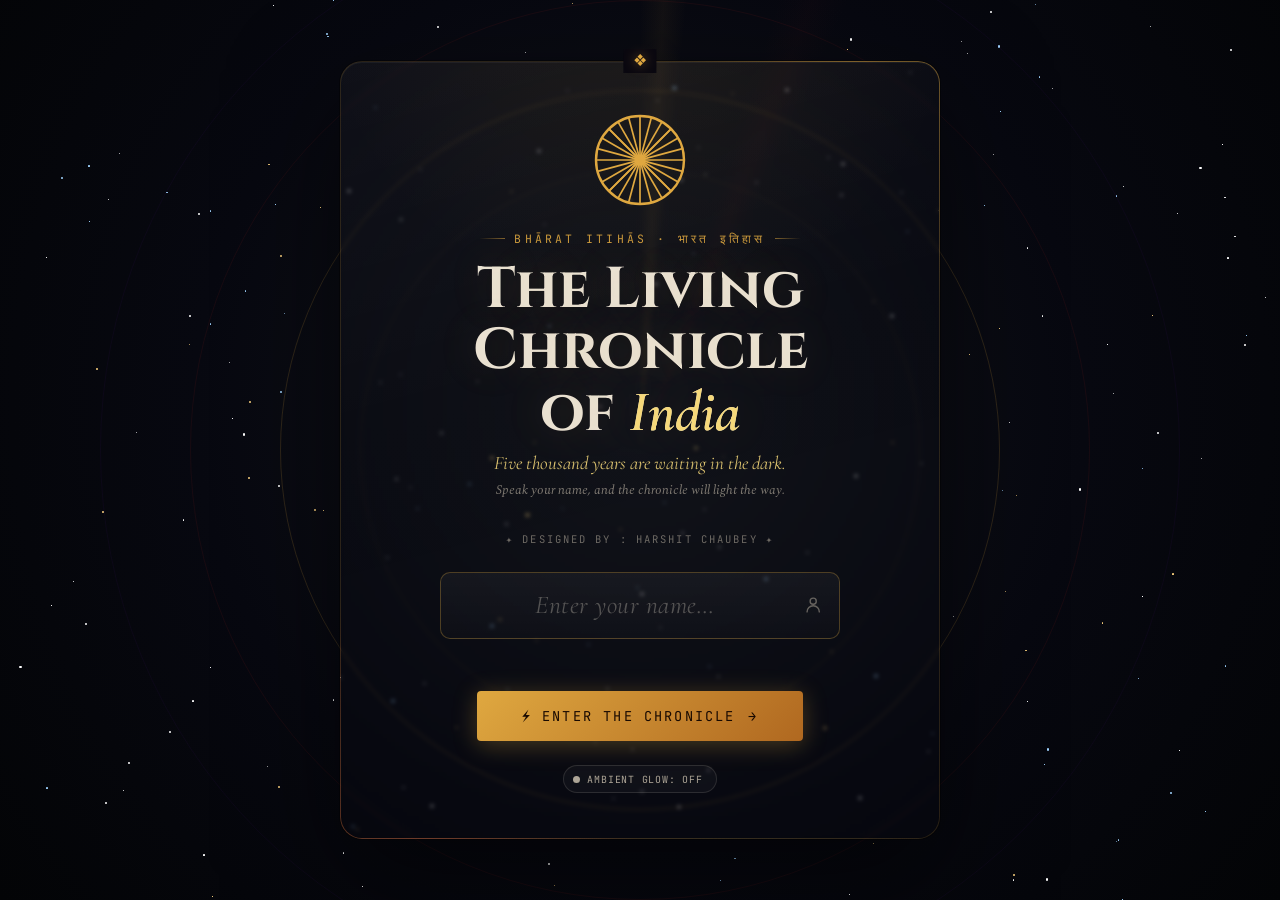
==== index.html @ 708178a4 "Add files via upload" ====
<!DOCTYPE html>
<html lang="en">
<head>
<meta charset="UTF-8">
<meta name="viewport" content="width=device-width, initial-scale=1.0">
<meta name="description" content="Bhārat Itihās — The Living Chronicle of India. Explore 5,000 years of Indian history, from the Indus Valley to Independence. Empires, battles, rulers, monuments, and freedom fighters — with live Wikipedia search, quizzes, and interactive family trees.">
<meta name="keywords" content="Indian history, Bharat Itihas, history of India, Indian empires, Mughal empire, Indian freedom struggle, interactive history timeline, history quiz India">
<meta name="theme-color" content="#04050A">
<link rel="canonical" href="https://harshiiiit-bh.github.io/Bharat-Ithihaas/">
<meta name="google-site-verification" content="xYpebx9w0JvRWftSm_FkXGv6x7YNeEEfTqSEpB6oHE0" />
<meta property="og:title" content="Bhārat Itihās — The Living Chronicle of India">
<meta property="og:description" content="An interactive journey through 5,000 years of Indian history — empires, battles, rulers, monuments, and freedom fighters, with live Wikipedia search, quizzes, and family trees.">
<meta property="og:type" content="website">
<meta property="og:url" content="https://harshiiiit-bh.github.io/Bharat-Ithihaas/">
<meta name="twitter:card" content="summary">
<title>Bhārat Itihās — Interactive History of India | Empires, Battles & Freedom Struggle</title>
<link rel="icon" href="data:image/svg+xml,%3Csvg xmlns='http://www.w3.org/2000/svg' viewBox='0 0 100 100'%3E%3Ccircle cx='50' cy='50' r='46' fill='none' stroke='%23DFA840' stroke-width='4'/%3E%3Ccircle cx='50' cy='50' r='6' fill='%23DFA840'/%3E%3Cg stroke='%23DFA840' stroke-width='3'%3E%3Cline x1='50' y1='8' x2='50' y2='92'/%3E%3Cline x1='8' y1='50' x2='92' y2='50'/%3E%3Cline x1='17' y1='17' x2='83' y2='83'/%3E%3Cline x1='83' y1='17' x2='17' y2='83'/%3E%3Cline x1='50' y1='8' x2='65' y2='28'/%3E%3Cline x1='50' y1='8' x2='35' y2='28'/%3E%3Cline x1='92' y1='50' x2='72' y2='65'/%3E%3Cline x1='92' y1='50' x2='72' y2='35'/%3E%3Cline x1='50' y1='92' x2='35' y2='72'/%3E%3Cline x1='50' y1='92' x2='65' y2='72'/%3E%3Cline x1='8' y1='50' x2='28' y2='35'/%3E%3Cline x1='8' y1='50' x2='28' y2='65'/%3E%3C/g%3E%3C/svg%3E">
<link rel="preconnect" href="https://fonts.googleapis.com">
<style>@media(prefers-reduced-motion:reduce){*{animation-duration:.01ms!important;transition-duration:.01ms!important;}}</style>
<link href="https://fonts.googleapis.com/css2?family=Cinzel:wght@500;600;700;800&family=Cormorant+Garamond:ital,wght@0,400;0,500;0,600;0,700;1,400;1,500&family=Spectral:ital,wght@0,400;0,500;0,600;1,400&family=JetBrains+Mono:wght@400;500;600&display=swap" rel="stylesheet">
<link href="https://fonts.googleapis.com/css2?family=Noto+Sans+Devanagari:wght@400;600&display=swap" rel="stylesheet">
<style>
:root{
  --void:#04050A;--char:#13171F;--char2:#1C2230;
  --ember:#8B2020;--ember-b:#E05C42;--ember-g:#FF8060;
  --gold:#7A5C22;--gold-b:#DFA840;--gold-p:#F5D87A;
  --bone:#EAE3D5;--bone-d:#ADA597;--mist:rgba(234,227,213,0.6);
  --line:rgba(234,227,213,0.09);--lineb:rgba(223,168,64,0.3);
  --teal-b:#2EC4B6;--violet-b:#9B7BE0;
  /* time-travel theme layer — overridden at runtime by the Era Theme Engine */
  --t-bg1:#0d0a05;--t-bg2:#04050A;--t-accent:#DFA840;--t-accent2:#E05C42;--t-glow:rgba(223,168,64,0.14);--t-mood:'The Chronicle';
}
*{box-sizing:border-box;margin:0;padding:0;}
html{scroll-behavior:smooth;overflow-x:hidden;max-width:100%;}
body{background:var(--void);color:var(--bone);font-family:'Spectral',serif;overflow-x:hidden;min-height:100vh;transition:background 1.1s ease;}
.atm .g1, .nebula{transition:opacity 1.1s ease, background 1.1s ease;}
h1,h2,h3{font-family:'Cinzel',serif;font-weight:700;}
a{color:var(--ember-b);text-decoration:none;}
button{cursor:pointer;font-family:inherit;}
::selection{background:var(--gold-b);color:var(--void);}
img{max-width:100%;display:block;}

/* ══ GALAXY BACKGROUND ══ */
#galaxy-canvas{
  position:fixed;inset:0;z-index:0;pointer-events:none;
  background:radial-gradient(ellipse at 50% 40%,var(--t-bg1) 0%,var(--t-bg2) 45%,#020308 100%);
  transition:background 1.2s ease;
}
.nebula{
  position:fixed;inset:0;z-index:0;pointer-events:none;
  background:
    radial-gradient(ellipse 70% 50% at 15% 20%,var(--t-glow),transparent 55%),
    radial-gradient(ellipse 60% 40% at 85% 70%,rgba(139,32,32,.16),transparent 55%),
    radial-gradient(ellipse 50% 35% at 55% 90%,rgba(20,60,100,.13),transparent 55%),
    radial-gradient(ellipse 40% 30% at 30% 60%,var(--t-glow),transparent 50%);
  animation:nebulaDrift 35s ease-in-out infinite alternate;
  transition:background 1.2s ease;
}
@keyframes nebulaDrift{from{transform:scale(1) translate(0,0);}to{transform:scale(1.06) translate(1%,-1.5%);}}

/* time-travel era indicator badge — now docked under the greeting, not floating */
#eraIndicator{
  display:flex; align-items:center; gap:.4rem;
  margin-top:.2rem;
  transition:border-color 1s ease, opacity .4s ease;
  opacity:0;
}
#eraIndicator.show{opacity:1;}
#eraIndicator .dot{width:6px;height:6px;border-radius:50%;background:var(--t-accent);box-shadow:0 0 6px 1px var(--t-glow);transition:background 1s ease;flex-shrink:0;animation:eraPulse 2.4s ease-in-out infinite;}
@keyframes eraPulse{0%,100%{opacity:1;}50%{opacity:.4;}}
#eraIndicator .label{font-family:'JetBrains Mono',monospace;font-size:.6rem;color:var(--bone-d);white-space:nowrap;}
#eraIndicator .label strong{color:var(--t-accent);transition:color 1s ease;}

/* parallax layers */
.parallax-layer{position:fixed;inset:0;pointer-events:none;will-change:transform;}
#stars-far{z-index:1;}
#stars-mid{z-index:2;}
#stars-near{z-index:3;}

.vignette{position:fixed;inset:0;z-index:7;pointer-events:none;background:radial-gradient(ellipse at 50% 50%,transparent 55%,rgba(0,0,0,.7) 100%);}
.grain{position:fixed;inset:0;z-index:6;pointer-events:none;opacity:.35;background-image:repeating-linear-gradient(0deg,rgba(255,255,255,.012) 0,transparent 1px,transparent 2px,rgba(255,255,255,.012) 3px);}

/* embers */
.embers{position:fixed;inset:0;z-index:4;pointer-events:none;overflow:hidden;}
.ep{position:absolute;bottom:-3%;border-radius:50%;background:var(--ember-g);box-shadow:0 0 8px 3px rgba(255,120,80,.6);opacity:0;animation:emberRise linear infinite;}
@keyframes emberRise{0%{opacity:0;transform:translateY(0) translateX(0);}8%{opacity:.95;}90%{opacity:.35;}100%{opacity:0;transform:translateY(-110vh) translateX(var(--d,20px));}}

/* chakra */
.ck{width:1em;height:1em;display:inline-flex;align-items:center;justify-content:center;flex-shrink:0;}
.ck svg{width:100%;height:100%;display:block;}
.ck.spin svg{animation:spin 2.6s linear infinite;}
@keyframes spin{to{transform:rotate(360deg);}}
@keyframes flicker{0%,100%{filter:drop-shadow(0 0 8px rgba(223,168,64,.6));}45%{filter:drop-shadow(0 0 18px rgba(223,168,64,1));}55%{filter:drop-shadow(0 0 5px rgba(223,168,64,.3));}78%{filter:drop-shadow(0 0 14px rgba(223,168,64,.8));}}

/* ══ GATE ══ */
#gate{position:fixed;inset:0;z-index:200;display:flex;align-items:center;justify-content:center;overflow:hidden;background:radial-gradient(circle at 50% 45%,#12141a 0%,#070810 55%,#030406 100%);transition:opacity 1.1s,visibility 1.1s;}
#gate.opening{animation:gateFlash 1.1s ease forwards;}
@keyframes gateFlash{0%{filter:brightness(1);}42%{filter:brightness(2.4);}100%{filter:brightness(0);opacity:0;visibility:hidden;}}
#gate.hidden{opacity:0;visibility:hidden;pointer-events:none;}
.gate-stars{position:absolute;inset:0;}
.gstar{position:absolute;border-radius:50%;background:#fff;animation:twinkle linear infinite;}
@keyframes twinkle{0%,100%{opacity:.06;}50%{opacity:.75;}}
.gate-rays{position:absolute;width:160vmax;height:160vmax;left:50%;top:50%;transform:translate(-50%,-50%);background:conic-gradient(from 0deg,transparent 0deg,rgba(223,168,64,.05) 3deg,transparent 6deg,transparent 17deg,rgba(139,32,32,.035) 21deg,transparent 25deg);animation:rotRays 110s linear infinite;pointer-events:none;}
@keyframes rotRays{to{transform:translate(-50%,-50%) rotate(360deg);}}
.gate-ring{position:absolute;border-radius:50%;animation:ringPulse 7s ease-in-out infinite;}
.gr1{width:min(720px,92vw);height:min(720px,92vw);border:1px solid rgba(223,168,64,.18);}
.gr2{width:min(900px,102vw);height:min(900px,102vw);border:1px solid rgba(139,32,32,.13);animation-delay:2s;}
.gr3{width:min(560px,76vw);height:min(560px,76vw);border:1px dashed rgba(223,168,64,.1);animation-delay:1s;}
.gr4{width:min(1080px,112vw);height:min(1080px,112vw);border:1px solid rgba(60,20,100,.12);animation-delay:3s;}
@keyframes ringPulse{0%,100%{transform:scale(1);opacity:.4;}50%{transform:scale(1.045);opacity:.9;}}
.gate-frame{position:relative;z-index:10;width:min(600px,92vw);text-align:center;padding:3rem 2.5rem 2.8rem;}
.gate-chakra{width:100px;height:100px;margin:0 auto 1.3rem;color:var(--gold-b);animation:flicker 3.2s ease-in-out infinite;}
.gate-chakra svg{animation:spin 20s linear infinite;}
.gate-eyebrow{font-family:'JetBrains Mono',monospace;font-size:.72rem;letter-spacing:.28em;text-transform:uppercase;color:var(--gold-b);margin-bottom:.8rem;opacity:.9;}
.gate-title{font-family:'Cinzel',serif;font-size:clamp(2.3rem,6.5vw,3.6rem);color:var(--bone);line-height:1.07;margin:0 0 .5rem;text-shadow:0 0 40px rgba(223,168,64,.18);}
.gate-title em{font-style:italic;font-family:'Cormorant Garamond',serif;font-weight:600;color:var(--gold-p);}
.gate-sub{font-family:'Cormorant Garamond',serif;font-style:italic;font-size:1.18rem;color:var(--gold-p);opacity:.88;margin:0 0 .4rem;}
.gate-tagline{font-size:.84rem;color:var(--bone-d);margin:0 0 2rem;opacity:.7;font-style:italic;}
.gate-form{display:flex;flex-direction:column;gap:1rem;align-items:center;}
.gate-input-wrap{width:100%;max-width:400px;}
#nameInput{width:100%;background:rgba(255,255,255,.03);border:1px solid var(--lineb);border-radius:4px;color:var(--bone);font-family:'Cormorant Garamond',serif;font-size:1.6rem;text-align:center;padding:.9rem 1rem 1rem;outline:none;transition:box-shadow .25s,border-color .25s;letter-spacing:.02em;}
#nameInput:focus{border-color:var(--gold-b);box-shadow:0 0 0 4px rgba(223,168,64,.12),0 0 30px rgba(223,168,64,.18);}
#nameInput::placeholder{color:rgba(234,227,213,.3);font-style:italic;}
.gate-preview{font-family:'JetBrains Mono',monospace;font-size:.76rem;color:var(--bone-d);min-height:1.3em;letter-spacing:.04em;}
.gate-preview strong{color:var(--gold-b);font-weight:600;}
.gate-enter{margin-top:.2rem;background:linear-gradient(135deg,var(--gold-b),#B06820);color:#180900;border:none;border-radius:4px;font-family:'JetBrains Mono',monospace;font-size:.85rem;letter-spacing:.14em;text-transform:uppercase;padding:1rem 2.8rem;box-shadow:0 4px 24px rgba(223,168,64,.3);transition:transform .2s,box-shadow .2s;}
.gate-enter:hover{transform:translateY(-3px);box-shadow:0 8px 34px rgba(223,168,64,.5);}
.gate-credit{font-family:'JetBrains Mono',monospace;font-size:.66rem;letter-spacing:.2em;text-transform:uppercase;color:var(--bone-d);margin:0 0 1.6rem;opacity:.6;text-align:center;}
.gate-device-hint-backdrop{
  display:none;
  position:fixed;inset:0;
  z-index:259;
  align-items:center;justify-content:center;
  padding:1.2rem;
  background:rgba(3,4,8,.72);
  backdrop-filter:blur(3px);
  animation:gateHintBackdropIn .35s ease both;
}
.gate-device-hint-backdrop.closing{animation:gateHintBackdropOut .3s ease both;}
@keyframes gateHintBackdropIn{from{opacity:0;}to{opacity:1;}}
@keyframes gateHintBackdropOut{from{opacity:1;}to{opacity:0;}}
.gate-device-hint{
  position:relative;
  z-index:260;
  display:flex;
  align-items:flex-start;gap:.7rem;
  width:min(92vw,420px);
  padding:1.1rem 1.1rem 1.1rem 1.2rem;
  border:1px solid var(--lineb);
  border-radius:14px;
  background:rgba(18,20,26,.98);
  box-shadow:0 20px 60px rgba(0,0,0,.55);
  font-family:'Spectral',serif;
  font-size:.8rem;
  line-height:1.45;
  color:var(--bone-d);
  text-align:left;
  animation:gateHintIn .38s cubic-bezier(.2,.9,.3,1.2) both;
}
.gate-device-hint.closing{animation:gateHintOut .28s ease both;}
@keyframes gateHintIn{from{opacity:0;transform:scale(.88) translateY(10px);}to{opacity:1;transform:scale(1) translateY(0);}}
@keyframes gateHintOut{from{opacity:1;transform:scale(1) translateY(0);}to{opacity:0;transform:scale(.92) translateY(6px);}}
.gate-device-hint svg{flex-shrink:0;width:22px;height:22px;color:var(--gold-b);margin-top:.1rem;}
.gate-device-hint strong{color:var(--gold-p);font-weight:600;}
.gate-device-hint .ghc-text{flex:1;}
.gate-device-hint .ghc-close{
  flex-shrink:0;
  background:none;border:none;cursor:pointer;
  color:var(--bone-d);
  font-size:1.1rem;line-height:1;
  padding:.15rem .25rem;
  margin:-.2rem -.3rem 0 0;
  transition:color .15s;
}
.gate-device-hint .ghc-close:hover{color:var(--bone);}
@media(max-width:760px){
  .gate-device-hint-backdrop{display:flex;}
}

/* ══ GATE — ELEGANCE PASS ══ */
/* layered gold foil border frame around the whole card */
.gate-frame{
  border:1px solid rgba(223,168,64,.16);
  border-radius:22px;
  background:
    linear-gradient(165deg,rgba(255,255,255,.035),rgba(255,255,255,.005) 40%,transparent 70%),
    radial-gradient(ellipse 90% 70% at 50% -10%,rgba(223,168,64,.07),transparent 60%);
  box-shadow:
    0 40px 110px rgba(0,0,0,.55),
    0 0 0 1px rgba(0,0,0,.4),
    inset 0 1px 0 rgba(255,255,255,.05);
  backdrop-filter:blur(2px);
  animation:gateFrameRise 1s cubic-bezier(.16,1,.3,1) both;
}
@keyframes gateFrameRise{from{opacity:0;transform:translateY(22px) scale(.97);}to{opacity:1;transform:translateY(0) scale(1);}}
.gate-frame::before{
  content:'';position:absolute;inset:-1px;border-radius:22px;padding:1px;pointer-events:none;
  background:conic-gradient(from var(--gate-corner-deg,0deg),transparent 0%,rgba(223,168,64,.55) 8%,transparent 18%,transparent 50%,rgba(224,92,66,.4) 58%,transparent 68%,transparent 100%);
  -webkit-mask:linear-gradient(#000 0 0) content-box,linear-gradient(#000 0 0);
  -webkit-mask-composite:xor;mask-composite:exclude;
  animation:gateCornerSpin 8s linear infinite;
  opacity:.85;
}
@keyframes gateCornerSpin{to{--gate-corner-deg:360deg;}}
@property --gate-corner-deg{syntax:'<angle>';inherits:false;initial-value:0deg;}
/* small corner flourish, pure CSS, no extra DOM noise */
.gate-frame::after{
  content:'❖';position:absolute;top:-13px;left:50%;transform:translateX(-50%);
  font-size:1rem;color:var(--gold-b);background:#0a0810;padding:0 .6rem;letter-spacing:0;
  text-shadow:0 0 12px rgba(223,168,64,.5);
}
.gate-eyebrow{display:flex;align-items:center;justify-content:center;gap:.6rem;}
.gate-eyebrow::before,.gate-eyebrow::after{content:'';width:26px;height:1px;background:linear-gradient(90deg,transparent,var(--gold-b));opacity:.6;}
.gate-eyebrow::after{background:linear-gradient(90deg,var(--gold-b),transparent);}
/* shimmering sweep across the title, like light catching engraved gold */
.gate-title{
  background:linear-gradient(100deg,var(--bone) 38%,var(--gold-p) 48%,var(--bone) 58%);
  background-size:240% 100%;
  -webkit-background-clip:text;background-clip:text;color:transparent;
  animation:titleShimmer 7s ease-in-out infinite;
}
@keyframes titleShimmer{0%,100%{background-position:0% 0;}50%{background-position:100% 0;}}
.gate-title em{-webkit-text-fill-color:var(--gold-p);}

/* live counters strip */
.gate-stats{display:flex;justify-content:center;gap:1.6rem;margin:1.5rem 0 1.7rem;flex-wrap:wrap;}
.gate-stat{display:flex;flex-direction:column;align-items:center;gap:.15rem;}
.gate-stat .gs-num{font-family:'Cinzel',serif;font-weight:700;font-size:1.3rem;color:var(--gold-p);text-shadow:0 0 16px rgba(223,168,64,.3);}
.gate-stat .gs-lbl{font-family:'JetBrains Mono',monospace;font-size:.58rem;letter-spacing:.12em;text-transform:uppercase;color:var(--bone-d);}
.gate-stat-divider{width:1px;align-self:stretch;background:linear-gradient(180deg,transparent,rgba(223,168,64,.25),transparent);}

/* quick era chips — optional fast-entry shortcuts */
.gate-chips{display:flex;justify-content:center;gap:.5rem;flex-wrap:wrap;margin:0 0 1.6rem;}
.gate-chip{
  font-family:'JetBrains Mono',monospace;font-size:.66rem;letter-spacing:.06em;
  color:var(--bone-d);border:1px solid rgba(234,227,213,.14);background:rgba(255,255,255,.025);
  padding:.38rem .85rem;border-radius:20px;transition:all .22s ease;
}
.gate-chip:hover{border-color:var(--gold-b);color:var(--gold-p);background:rgba(223,168,64,.1);transform:translateY(-2px);}

.gate-input-wrap{position:relative;}
#nameInput{
  background:linear-gradient(180deg,rgba(255,255,255,.045),rgba(255,255,255,.015));
  border-radius:10px;padding:1.05rem 3.1rem 1.1rem 1.2rem;
  transition:box-shadow .3s ease,border-color .3s ease,background .3s ease;
}
#nameInput:focus{background:linear-gradient(180deg,rgba(255,255,255,.06),rgba(255,255,255,.02));}
.gate-input-wrap .gi-icon{
  position:absolute;right:1.1rem;top:50%;transform:translateY(-50%);
  width:1.15rem;height:1.15rem;color:var(--bone-d);opacity:.55;pointer-events:none;transition:opacity .25s,color .25s;
}
.gate-input-wrap:focus-within .gi-icon{opacity:.95;color:var(--gold-b);}
.gate-input-wrap.invalid #nameInput{animation:gateShake .42s ease;border-color:var(--ember-b);}
@keyframes gateShake{0%,100%{transform:translateX(0);}20%{transform:translateX(-7px);}40%{transform:translateX(6px);}60%{transform:translateX(-4px);}80%{transform:translateX(3px);}}

.gate-preview{min-height:1.4em;}
.gate-preview .gp-spark{display:inline-block;animation:sparkPop .5s ease;}
@keyframes sparkPop{from{opacity:0;transform:scale(.6) rotate(-15deg);}to{opacity:1;transform:scale(1) rotate(0);}}

.gate-enter{position:relative;overflow:hidden;letter-spacing:.16em;}
.gate-enter::before{
  content:'';position:absolute;top:0;left:-60%;width:40%;height:100%;
  background:linear-gradient(110deg,transparent,rgba(255,255,255,.45),transparent);
  transform:skewX(-20deg);transition:left .65s ease;
}
.gate-enter:hover::before{left:130%;}
.gate-enter:active{transform:translateY(-1px) scale(.985);}
.gate-enter .ce-arrow{display:inline-block;transition:transform .25s ease;margin-left:.15rem;}
.gate-enter:hover .ce-arrow{transform:translateX(4px);}

.gate-meta-row{display:flex;align-items:center;justify-content:center;gap:1.1rem;margin-top:1.5rem;flex-wrap:wrap;}
.gate-ambient-toggle{
  display:flex;align-items:center;gap:.45rem;background:rgba(255,255,255,.03);
  border:1px solid rgba(234,227,213,.13);border-radius:20px;padding:.4rem .85rem .4rem .6rem;
  font-family:'JetBrains Mono',monospace;font-size:.62rem;letter-spacing:.08em;text-transform:uppercase;
  color:var(--bone-d);transition:.22s;
}
.gate-ambient-toggle:hover{border-color:var(--gold-b);color:var(--gold-p);}
.gate-ambient-toggle .ga-dot{width:7px;height:7px;border-radius:50%;background:var(--bone-d);transition:.22s;}
.gate-ambient-toggle.on .ga-dot{background:var(--ember-g);box-shadow:0 0 6px 2px rgba(255,120,80,.55);}

/* returning-visitor ribbon */
.gate-return-banner{
  display:none;align-items:center;gap:.5rem;justify-content:center;
  font-family:'JetBrains Mono',monospace;font-size:.66rem;letter-spacing:.06em;
  color:var(--gold-p);background:rgba(223,168,64,.08);border:1px solid rgba(223,168,64,.22);
  border-radius:20px;padding:.45rem 1rem;margin:0 0 1.3rem;max-width:90%;
}
.gate-return-banner.show{display:inline-flex;margin-left:auto;margin-right:auto;animation:panelRise2 .4s ease;}
@keyframes panelRise2{from{opacity:0;transform:translateY(-6px);}to{opacity:1;transform:translateY(0);}}
.gate-return-banner button{background:none;border:none;color:var(--gold-b);text-decoration:underline;font-family:inherit;font-size:inherit;cursor:pointer;}

/* drifting glyph constellation behind the card — monuments/symbols of India, very subtle */
.gate-glyphs{position:absolute;inset:0;z-index:1;pointer-events:none;overflow:hidden;}
.gate-glyph{
  position:absolute;opacity:0;color:var(--gold-b);
  animation:glyphDrift linear infinite;
  filter:drop-shadow(0 0 10px rgba(223,168,64,.25));
}
.gate-glyph svg{width:100%;height:100%;}
@keyframes glyphDrift{
  0%{opacity:0;transform:translateY(0) rotate(0deg) scale(.85);}
  8%{opacity:.16;}
  50%{opacity:.22;}
  92%{opacity:.1;}
  100%{opacity:0;transform:translateY(-12vh) rotate(8deg) scale(1.05);}
}

@media(max-width:560px){
  .gate-frame{padding:2.4rem 1.4rem 2.2rem;border-radius:18px;}
  .gate-stats{gap:1rem;}
  .gate-stat .gs-num{font-size:1.1rem;}
  .gate-chips{gap:.4rem;}
  .gate-chip{font-size:.62rem;padding:.32rem .7rem;}
  .gate-meta-row{flex-direction:column;gap:.7rem;}
}

/* ── WELCOME POPUP ── */
#welcomePopup{position:fixed;inset:0;z-index:300;display:none;align-items:center;justify-content:center;background:rgba(2,3,6,.82);backdrop-filter:blur(6px);padding:1.5rem;}
#welcomePopup.visible{display:flex;animation:wpFade .4s ease;}
@keyframes wpFade{from{opacity:0;}to{opacity:1;}}
.wp-card{position:relative;width:min(520px,100%);text-align:center;padding:2.6rem 2.2rem 2.2rem;border-radius:14px;border:1px solid var(--lineb);background:linear-gradient(165deg,rgba(28,20,10,.96),rgba(8,9,14,.98));box-shadow:0 24px 70px rgba(0,0,0,.65),0 0 0 1px rgba(223,168,64,.08);animation:wpRise .5s ease;}
@keyframes wpRise{from{opacity:0;transform:translateY(18px) scale(.96);}to{opacity:1;transform:translateY(0) scale(1);}}
.wp-card::before{content:"";position:absolute;inset:0;border-radius:14px;background:radial-gradient(circle at 50% 0%,rgba(223,168,64,.1),transparent 60%);pointer-events:none;}
.wp-chakra{width:54px;height:54px;margin:0 auto 1.1rem;color:var(--gold-b);animation:flicker 3.2s ease-in-out infinite;}
.wp-chakra svg{animation:spin 14s linear infinite;}
.wp-greet{font-family:'Cinzel',serif;font-size:1.5rem;color:var(--bone);margin:0 0 .3rem;}
.wp-greet strong{color:var(--gold-b);}
.wp-sub{font-family:'JetBrains Mono',monospace;font-size:.66rem;letter-spacing:.16em;text-transform:uppercase;color:var(--bone-d);margin-bottom:1.6rem;}
.wp-quote{font-family:'Cormorant Garamond',serif;font-style:italic;font-size:1.28rem;line-height:1.6;color:var(--gold-p);margin:0 0 .8rem;position:relative;padding:0 .4rem;}
.wp-quote::before{content:"\201C";color:var(--ember-b);opacity:.4;font-size:1.6em;position:absolute;left:-.55rem;top:-.3rem;}
.wp-attr{font-family:'JetBrains Mono',monospace;font-size:.72rem;letter-spacing:.08em;color:var(--bone-d);margin-bottom:1.8rem;}
.wp-attr::before{content:"— ";}
.wp-continue{background:linear-gradient(135deg,var(--gold-b),#B06820);color:#180900;border:none;border-radius:5px;font-family:'JetBrains Mono',monospace;font-size:.78rem;letter-spacing:.12em;text-transform:uppercase;padding:.85rem 2.2rem;box-shadow:0 4px 18px rgba(223,168,64,.3);transition:transform .2s,box-shadow .2s;}
.wp-continue:hover{transform:translateY(-2px);box-shadow:0 8px 26px rgba(223,168,64,.46);}
.wp-credit{margin-top:1.6rem;display:inline-block;font-family:'JetBrains Mono',monospace;font-size:.65rem;letter-spacing:.14em;text-transform:uppercase;color:var(--void);background:var(--gold-b);padding:.35rem 1rem;border-radius:14px;font-weight:600;}

/* ══ SITE SHELL ══ */
#site{position:relative;z-index:8;display:none;}

/* ── HEADER ── */
header.top{
  border-bottom:1px solid var(--line);
  padding:.85rem 4vw;
  display:grid;
  grid-template-columns:auto 1fr auto;
  align-items:center;
  gap:1rem;
  position:sticky;top:0;z-index:50;
  background:rgba(4,5,10,.9);backdrop-filter:blur(12px);
}
.brand{display:flex;align-items:center;gap:.6rem;}
.brand .ck{width:1.55rem;height:1.55rem;color:var(--ember-b);}
.brand-text{display:flex;flex-direction:column;line-height:1.05;}
.brand-name{font-family:'Cinzel',serif;font-weight:700;font-size:1.08rem;letter-spacing:.02em;}
.brand-tag{font-family:'JetBrains Mono',monospace;font-size:.56rem;letter-spacing:.16em;color:var(--ember-b);text-transform:uppercase;}
/* nav centered */
nav.nav-links{display:flex;justify-content:center;gap:1.4rem;}
nav.nav-links a{font-family:'JetBrains Mono',monospace;font-size:.66rem;letter-spacing:.1em;text-transform:uppercase;color:var(--bone-d);transition:color .2s;}
nav.nav-links a:hover{color:var(--gold-b);}
/* right panel: name + clock stacked */
.header-right{display:flex;flex-direction:column;align-items:flex-end;gap:.25rem;}
.greeting-line{font-family:'JetBrains Mono',monospace;font-size:.72rem;color:var(--bone-d);}
.greeting-line strong{color:var(--gold-b);font-size:.82rem;}
.clock-block{display:flex;flex-direction:column;align-items:flex-end;}
.clock-time{font-family:'JetBrains Mono',monospace;font-size:1.1rem;font-weight:600;color:var(--gold-b);letter-spacing:.06em;line-height:1;}
.clock-date{font-family:'JetBrains Mono',monospace;font-size:.58rem;color:var(--bone-d);letter-spacing:.05em;text-transform:uppercase;margin-top:.1rem;}

/* ── TICKER ── */
.ticker-wrap{border-bottom:1px solid var(--line);background:rgba(8,6,2,.7);padding:.5rem 4vw;display:flex;align-items:center;gap:.8rem;overflow:hidden;}
.ticker-label{font-family:'JetBrains Mono',monospace;font-size:.6rem;letter-spacing:.14em;text-transform:uppercase;color:var(--ember-b);white-space:nowrap;flex-shrink:0;display:flex;align-items:center;gap:.35rem;}
.ticker-dot{width:7px;height:7px;border-radius:50%;background:var(--ember-b);animation:blink 1.3s ease-in-out infinite;}
@keyframes blink{0%,100%{opacity:1;}50%{opacity:.15;}}
.ticker-events{flex:1;position:relative;height:1.4rem;overflow:hidden;}
.ticker-item{position:absolute;inset:0;display:flex;align-items:center;font-size:.82rem;color:var(--bone-d);cursor:pointer;white-space:nowrap;opacity:0;transition:opacity .65s ease;padding:0 .15rem;}
.ticker-item:hover{color:var(--gold-b);}
.ticker-item.visible{opacity:1;}
.ticker-item .yr{font-family:'JetBrains Mono',monospace;font-size:.7rem;color:var(--ember-b);margin-right:.45rem;flex-shrink:0;}

/* ── HERO ── */
.hero{padding:4.5rem 5vw 2rem;max-width:1100px;margin:0 auto;text-align:center;}
.hero-eyebrow{font-family:'JetBrains Mono',monospace;font-size:.74rem;letter-spacing:.26em;text-transform:uppercase;color:var(--ember-b);margin-bottom:1rem;}
.hero h1{font-size:clamp(2.3rem,5.8vw,4.4rem);margin:0 0 1rem;color:var(--bone);line-height:1.07;}
.hero h1 em{font-style:italic;font-family:'Cormorant Garamond',serif;font-weight:600;color:var(--gold-b);}
.hero-lede{font-size:1.12rem;max-width:660px;margin:0 auto 2.2rem;color:var(--mist);line-height:1.72;}
/* stats — 2×2 on mobile, single row on desktop */
.stats-row{display:grid;grid-template-columns:repeat(2,1fr);gap:.75rem;max-width:520px;margin:0 auto 3rem;}
@media(min-width:600px){.stats-row{grid-template-columns:repeat(4,1fr);max-width:700px;}}
.stat-pill{display:flex;flex-direction:column;align-items:center;gap:.2rem;font-family:'JetBrains Mono',monospace;font-size:.68rem;color:var(--bone-d);border:1px solid var(--lineb);padding:.7rem .5rem;border-radius:8px;background:rgba(223,168,64,.04);}
.stat-pill .num{font-size:1.2rem;font-weight:600;color:var(--gold-b);font-family:'Cinzel',serif;}

/* ── GATEWAY ── */
.gateway{padding:0 5vw 4rem;max-width:1100px;margin:0 auto;}
.gw-grid{display:grid;grid-template-columns:repeat(3,1fr);gap:1.2rem;}
@media(max-width:900px){.gw-grid{grid-template-columns:repeat(2,1fr);}}
@media(max-width:560px){.gw-grid{grid-template-columns:1fr;}}
.gw-card{position:relative;text-align:left;padding:1.8rem 1.6rem 1.7rem;border-radius:10px;cursor:pointer;overflow:hidden;border:1px solid var(--line);background:linear-gradient(158deg,rgba(255,255,255,.038),rgba(255,255,255,.008));transition:transform .3s,border-color .3s,box-shadow .3s;}
.gw-card::before{content:"";position:absolute;inset:0;opacity:0;transition:opacity .35s;}
.gw-card:hover{transform:translateY(-6px);border-color:var(--lineb);box-shadow:0 18px 44px rgba(0,0,0,.55);}
.gw-card:hover::before{opacity:1;}
.gw-card.active{border-color:var(--gold-b);box-shadow:0 0 0 1px rgba(223,168,64,.3),0 16px 40px rgba(0,0,0,.6);}
.gw-card.c-era::before{background:radial-gradient(circle at 25% 0%,rgba(139,32,32,.2),transparent 65%);}
.gw-card.c-topic::before{background:radial-gradient(circle at 25% 0%,rgba(122,92,34,.2),transparent 65%);}
.gw-card.c-date::before{background:radial-gradient(circle at 25% 0%,rgba(26,107,107,.2),transparent 65%);}
.gw-card.c-guess::before{background:radial-gradient(circle at 25% 0%,rgba(155,123,224,.2),transparent 65%);}
.gw-card.c-notes::before{background:radial-gradient(circle at 25% 0%,rgba(46,196,182,.2),transparent 65%);}
.gw-card.c-discover::before{background:radial-gradient(circle at 25% 0%,rgba(223,168,64,.2),transparent 65%);}
.gw-badge{display:inline-flex;align-items:center;gap:.35rem;font-family:'JetBrains Mono',monospace;font-size:.6rem;letter-spacing:.13em;text-transform:uppercase;padding:.26rem .68rem;border-radius:20px;margin-bottom:.9rem;}
.c-era .gw-badge{background:rgba(139,32,32,.2);color:var(--ember-b);border:1px solid rgba(139,32,32,.3);}
.c-topic .gw-badge{background:rgba(122,92,34,.2);color:var(--gold-b);border:1px solid rgba(122,92,34,.3);}
.c-date .gw-badge{background:rgba(26,107,107,.2);color:var(--teal-b);border:1px solid rgba(26,107,107,.3);}
.c-guess .gw-badge{background:rgba(155,123,224,.2);color:var(--violet-b);border:1px solid rgba(155,123,224,.3);}
.c-notes .gw-badge{background:rgba(46,196,182,.2);color:var(--teal-b);border:1px solid rgba(46,196,182,.3);}
.c-discover .gw-badge{background:rgba(223,168,64,.2);color:var(--gold-b);border:1px solid rgba(223,168,64,.3);}
.gw-icon-big{width:50px;height:50px;margin-bottom:1rem;}
.gw-icon-big svg{width:100%;height:100%;}
.c-era .gw-icon-big{color:var(--ember-b);}
.c-topic .gw-icon-big{color:var(--gold-b);}
.c-date .gw-icon-big{color:var(--teal-b);}
.c-guess .gw-icon-big{color:var(--violet-b);}
.c-notes .gw-icon-big{color:var(--teal-b);}
.c-discover .gw-icon-big{color:var(--gold-b);}
.discovery-filter-row{display:flex;flex-wrap:wrap;gap:.4rem;margin-top:1rem;position:relative;z-index:5;}
.discovery-filter-chip{background:rgba(255,255,255,.04);border:1px solid var(--lineb);color:var(--bone-d);padding:.32rem .7rem;border-radius:14px;font-family:'JetBrains Mono',monospace;font-size:.62rem;letter-spacing:.04em;cursor:pointer;transition:all .2s;}
.discovery-filter-chip:hover{border-color:var(--gold-b);color:var(--bone);}
.discovery-filter-chip.active{background:rgba(223,168,64,.18);border-color:var(--gold-b);color:var(--gold-b);}
.gw-title{font-family:'Cinzel',serif;font-size:1.22rem;color:var(--bone);margin:0 0 .5rem;letter-spacing:.01em;}
.gw-desc{font-size:.93rem;color:var(--bone-d);line-height:1.56;margin:0 0 1rem;}
.gw-pills{display:flex;flex-wrap:wrap;gap:.38rem;}
.gw-pill{font-family:'JetBrains Mono',monospace;font-size:.6rem;padding:.2rem .55rem;border-radius:12px;border:1px solid rgba(255,255,255,.1);color:var(--bone-d);}
.gw-arrow{position:absolute;bottom:1.4rem;right:1.5rem;font-size:1.2rem;opacity:.3;transition:opacity .2s,transform .2s;}
.gw-card:hover .gw-arrow{opacity:.8;transform:translateX(3px);}

/* ── SEARCH PANEL ── */
.search-panel{margin-top:1.6rem;display:none;border:1px solid var(--lineb);border-radius:10px;padding:1.8rem 2rem;background:linear-gradient(158deg,rgba(255,255,255,.04),rgba(255,255,255,.012));animation:panelRise .38s ease;}
.search-panel.visible{display:block;}
@keyframes panelRise{from{opacity:0;transform:translateY(-10px);}to{opacity:1;transform:translateY(0);}}
.sp-label{font-family:'JetBrains Mono',monospace;font-size:.7rem;letter-spacing:.13em;text-transform:uppercase;color:var(--gold-b);margin-bottom:1rem;}
.sp-row{display:flex;gap:.7rem;}
@media(max-width:600px){.sp-row{flex-direction:column;}}
#queryInput{flex:1;font-family:'Spectral',serif;font-size:1.1rem;padding:.9rem 1.1rem;border:1px solid var(--line);border-radius:7px;background:rgba(0,0,0,.4);color:var(--bone);outline:none;transition:border-color .2s;}
#queryInput:focus{border-color:var(--gold-b);}
#queryInput::placeholder{color:var(--bone-d);opacity:.55;}
.go-btn{background:linear-gradient(135deg,var(--ember-b),var(--ember));color:#180A08;border:none;border-radius:7px;padding:.9rem 1.7rem;font-family:'JetBrains Mono',monospace;font-size:.76rem;letter-spacing:.1em;text-transform:uppercase;display:flex;align-items:center;gap:.5rem;box-shadow:0 4px 18px rgba(224,92,66,.28);transition:transform .2s,box-shadow .2s;white-space:nowrap;}
.go-btn:hover{transform:translateY(-2px);box-shadow:0 8px 26px rgba(224,92,66,.45);}
.go-btn:disabled{opacity:.5;cursor:wait;transform:none;}
.chip-row{margin-top:.9rem;display:flex;gap:.45rem;flex-wrap:wrap;}
.chip{font-size:.8rem;padding:.35rem .8rem;border:1px solid var(--line);background:rgba(255,255,255,.02);border-radius:20px;color:var(--bone-d);font-family:'Spectral',serif;transition:all .17s;}
.chip:hover{border-color:var(--gold-b);color:var(--gold-b);background:rgba(223,168,64,.07);}
#resultArea{margin-top:1.6rem;}
.loading-row{display:flex;align-items:center;gap:.9rem;font-family:'JetBrains Mono',monospace;font-size:.88rem;color:var(--gold-b);padding:2rem 0;}
.loading-row .ck{width:1.4rem;height:1.4rem;}
.error-box{border:1px solid var(--ember);background:rgba(139,32,32,.09);border-radius:8px;padding:1.2rem 1.4rem;font-size:.95rem;color:#F5A898;}

/* ── RESULT ── */
.scroll-result{animation:rise .42s ease;}
@keyframes rise{from{opacity:0;transform:translateY(12px);}to{opacity:1;transform:translateY(0);}}
.res-header{margin-bottom:1.5rem;padding-bottom:1.3rem;border-bottom:1px solid var(--line);}
.res-header h3{font-family:'Cinzel',serif;font-size:1.85rem;color:var(--bone);margin:0 0 .4rem;line-height:1.15;}
.res-period{font-family:'JetBrains Mono',monospace;font-size:.7rem;color:var(--ember-b);letter-spacing:.08em;text-transform:uppercase;}
.res-badge{display:inline-flex;align-items:center;gap:.4rem;font-family:'JetBrains Mono',monospace;font-size:.63rem;letter-spacing:.12em;text-transform:uppercase;padding:.28rem .75rem;border-radius:20px;background:rgba(223,168,64,.12);border:1px solid rgba(223,168,64,.25);color:var(--gold-b);margin-top:.55rem;}
.story-launch-btn{
  display:inline-flex; align-items:center; gap:.4rem; margin-top:.7rem; margin-left:.5rem;
  background:linear-gradient(135deg,var(--t-accent),var(--t-accent2)); color:#0a0604;
  border:none; border-radius:20px; padding:.4rem .9rem; font-family:'JetBrains Mono',monospace;
  font-size:.66rem; letter-spacing:.08em; text-transform:uppercase; cursor:pointer;
  box-shadow:0 4px 14px rgba(0,0,0,.3); transition:transform .2s,box-shadow .2s;
}
.story-launch-btn:hover{transform:translateY(-2px);box-shadow:0 8px 20px rgba(0,0,0,.4);}
.res-hook{
  font-family:'Cormorant Garamond',serif; font-style:italic; font-size:1.32rem; line-height:1.6;
  color:var(--gold-p); margin:1.1rem 0 1.6rem; padding:1rem 1.3rem; border-left:3px solid var(--t-accent);
  background:rgba(255,255,255,.025); border-radius:0 6px 6px 0;
}

/* journey trail */
#journeyTrail{display:none;max-width:1100px;margin:0 auto 1.2rem;padding:0 5vw;}
.journey-label{font-family:'JetBrains Mono',monospace;font-size:.66rem;letter-spacing:.12em;text-transform:uppercase;color:var(--bone-d);margin-bottom:.5rem;}
.journey-path{display:flex;align-items:center;gap:.4rem;flex-wrap:wrap;}
.journey-stop{font-family:'JetBrains Mono',monospace;font-size:.78rem;color:var(--t-accent);border:1px solid var(--lineb);padding:.3rem .7rem;border-radius:14px;cursor:pointer;transition:background .2s;}
.journey-stop:hover{background:rgba(223,168,64,.1);}
.journey-arrow{color:var(--bone-d);font-size:.8rem;}

/* ── STORY MODE ── */
#storyMode{position:fixed;inset:0;z-index:800;display:none;background:#020203;}
#storyMode.active{display:block;}
.story-scene{position:absolute;inset:0;display:flex;flex-direction:column;align-items:center;justify-content:center;padding:6vh 6vw;text-align:center;opacity:0;transition:opacity .8s ease;overflow:hidden;}
.story-scene.active{opacity:1;}
.story-scene-bg{position:absolute;inset:0;z-index:0;background:radial-gradient(ellipse at 50% 40%,var(--t-bg1) 0%,#020203 75%);transform:scale(1.08);transition:transform 9s linear;}
.story-scene.active .story-scene-bg{transform:scale(1.22);}
.story-scene-bg::after{content:'';position:absolute;inset:0;background-image:radial-gradient(1.5px 1.5px at 20% 30%,rgba(255,255,255,.5) 50%,transparent 100%),radial-gradient(1px 1px at 70% 60%,rgba(255,255,255,.35) 50%,transparent 100%),radial-gradient(1.5px 1.5px at 45% 80%,rgba(255,255,255,.4) 50%,transparent 100%),radial-gradient(1px 1px at 85% 15%,rgba(255,255,255,.3) 50%,transparent 100%);opacity:.5;}
.story-scene-glow{position:absolute;inset:0;z-index:0;opacity:.55;mix-blend-mode:screen;pointer-events:none;transition:opacity 1s ease;}
.story-scene-icon{position:relative;z-index:1;width:64px;height:64px;margin:0 auto 1.4rem;opacity:.92;filter:drop-shadow(0 0 18px var(--t-glow));animation:storyIconFloat 4s ease-in-out infinite;}
.story-scene-icon svg{width:100%;height:100%;stroke:var(--t-accent);}
@keyframes storyIconFloat{0%,100%{transform:translateY(0px);}50%{transform:translateY(-7px);}}
.story-scene-content{position:relative;z-index:1;max-width:740px;}
.story-caption{font-family:'JetBrains Mono',monospace;font-size:.74rem;letter-spacing:.2em;text-transform:uppercase;color:var(--t-accent);margin-bottom:1.2rem;display:flex;align-items:center;justify-content:center;gap:.6rem;}
.story-caption::before,.story-caption::after{content:'';width:24px;height:1px;background:var(--t-accent);opacity:.5;}
.story-text{font-family:'Cormorant Garamond',serif;font-size:clamp(1.3rem,3.2vw,2rem);line-height:1.6;color:var(--bone);animation:storyTextRise .9s ease both;}
@keyframes storyTextRise{from{opacity:0;transform:translateY(14px);}to{opacity:1;transform:translateY(0);}}
.story-scene-vignette{position:absolute;inset:0;z-index:0;background:radial-gradient(ellipse at 50% 50%,transparent 35%,rgba(0,0,0,.65) 100%);pointer-events:none;}
.story-counter{position:absolute;top:1.3rem;left:5vw;z-index:10;font-family:'JetBrains Mono',monospace;font-size:.68rem;letter-spacing:.1em;color:var(--bone-d);}
.story-progress{position:absolute;top:0;left:0;right:0;display:flex;gap:.3rem;padding:1rem 5vw;z-index:10;}
.story-progress-bar{flex:1;height:3px;background:rgba(255,255,255,.15);border-radius:2px;overflow:hidden;}
.story-progress-fill{height:100%;background:var(--t-accent);width:0%;transition:width .25s linear;}
.story-progress-bar.done .story-progress-fill{width:100%;}
.story-close{position:absolute;top:1rem;right:5vw;z-index:10;background:rgba(255,255,255,.08);border:none;color:var(--bone);width:34px;height:34px;border-radius:50%;font-size:1.1rem;display:flex;align-items:center;justify-content:center;}
.story-nav{position:absolute;bottom:2.5rem;left:0;right:0;display:flex;justify-content:center;gap:1rem;z-index:10;}
.story-nav button{background:rgba(255,255,255,.06);border:1px solid var(--lineb);color:var(--bone);padding:.7rem 1.6rem;border-radius:24px;font-family:'JetBrains Mono',monospace;font-size:.74rem;letter-spacing:.08em;text-transform:uppercase;transition:background .2s;}
.story-nav button:hover{background:rgba(255,255,255,.12);}
.story-title-card{position:relative;z-index:1;text-align:center;}
.story-title-card h2{font-family:'Cinzel',serif;font-size:clamp(2rem,5vw,3.2rem);color:var(--bone);margin-bottom:.6rem;}
.story-title-card .yr{font-family:'JetBrains Mono',monospace;color:var(--t-accent);letter-spacing:.1em;}
@media(max-width:640px){.story-nav{bottom:1.5rem;gap:.6rem;}.story-nav button{padding:.6rem 1.1rem;font-size:.68rem;}}

/* ── GUESS MODE ── */
#guessMode{position:fixed;inset:0;z-index:500;display:none;background:radial-gradient(ellipse at 50% 30%,#14101f 0%,#06050a 70%);overflow-y:auto;}
#guessMode.active{display:block;}
.guess-close{position:fixed;top:1rem;right:5vw;z-index:20;background:rgba(255,255,255,.08);border:none;color:var(--bone);width:34px;height:34px;border-radius:50%;font-size:1.1rem;display:flex;align-items:center;justify-content:center;cursor:pointer;}
.guess-wrap{max-width:640px;margin:0 auto;padding:5rem 6vw 4rem;min-height:100vh;display:flex;flex-direction:column;justify-content:center;}

.guess-setup{text-align:center;}
.guess-setup h2{font-family:'Cinzel',serif;font-size:clamp(1.8rem,5vw,2.6rem);color:var(--bone);margin-bottom:.6rem;}
.guess-setup p{color:var(--bone-d);margin-bottom:2.2rem;}
.guess-option-group{margin-bottom:1.8rem;text-align:left;}
.guess-option-label{font-family:'JetBrains Mono',monospace;font-size:.68rem;letter-spacing:.12em;text-transform:uppercase;color:var(--violet-b);margin-bottom:.7rem;}
.guess-pills{display:flex;gap:.6rem;flex-wrap:wrap;}
.guess-pill-btn{background:rgba(255,255,255,.03);border:1px solid var(--line);color:var(--bone-d);padding:.6rem 1.1rem;border-radius:20px;font-family:'JetBrains Mono',monospace;font-size:.78rem;cursor:pointer;transition:all .2s;}
.guess-pill-btn.selected{background:rgba(155,123,224,.18);border-color:var(--violet-b);color:var(--violet-b);}
.guess-pill-btn:hover{border-color:var(--violet-b);}
.guess-start-btn{margin-top:1rem;background:linear-gradient(135deg,var(--violet-b),#6B4FB8);color:#0d0716;border:none;border-radius:24px;padding:1rem 2.6rem;font-family:'JetBrains Mono',monospace;font-size:.82rem;letter-spacing:.12em;text-transform:uppercase;cursor:pointer;box-shadow:0 4px 20px rgba(155,123,224,.3);}
.guess-start-btn:hover{transform:translateY(-2px);}

.guess-question-screen{display:none;}
.guess-question-screen.active{display:block;}
.guess-progress-row{display:flex;justify-content:space-between;align-items:center;margin-bottom:1.5rem;font-family:'JetBrains Mono',monospace;font-size:.74rem;color:var(--bone-d);}
.guess-timer-row{display:flex;align-items:center;gap:.7rem;margin-bottom:1.3rem;}
.guess-timer-track{flex:1;height:6px;border-radius:4px;background:rgba(255,255,255,.08);overflow:hidden;}
.guess-timer-fill{height:100%;width:100%;background:linear-gradient(90deg,var(--violet-b),#6B4FB8);border-radius:4px;transition:width 1s linear,background-color .3s;}
.guess-timer-fill.warn{background:linear-gradient(90deg,var(--gold-b),var(--ember-b));}
.guess-timer-fill.danger{background:var(--ember-g);animation:guessTimerPulse .6s ease-in-out infinite;}
@keyframes guessTimerPulse{0%,100%{opacity:1;}50%{opacity:.55;}}
.guess-timer-num{font-family:'JetBrains Mono',monospace;font-size:.78rem;color:var(--bone-d);min-width:28px;text-align:right;}
.guess-timer-num.warn{color:var(--gold-b);}
.guess-timer-num.danger{color:var(--ember-g);}
.guess-score-badge{color:var(--violet-b);}
.guess-emoji-stage{font-size:5rem;text-align:center;margin-bottom:1.5rem;filter:drop-shadow(0 0 24px rgba(155,123,224,.3));animation:guessEmojiIn .4s ease;}
@keyframes guessEmojiIn{from{opacity:0;transform:scale(.8);}to{opacity:1;transform:scale(1);}}
.guess-q-text{font-family:'Cormorant Garamond',serif;font-size:1.3rem;line-height:1.5;color:var(--bone);text-align:center;margin-bottom:2rem;}
.guess-options{display:grid;grid-template-columns:1fr 1fr;gap:.8rem;}
@media(max-width:560px){.guess-options{grid-template-columns:1fr;}}
.guess-opt-btn{background:rgba(255,255,255,.03);border:1px solid var(--line);color:var(--bone);padding:1rem 1.2rem;border-radius:10px;font-size:.96rem;text-align:left;cursor:pointer;transition:all .2s;}
.guess-opt-btn:hover:not(:disabled){border-color:var(--violet-b);background:rgba(155,123,224,.06);}
.guess-opt-btn.correct{border-color:#3FA08A;background:rgba(63,160,138,.16);color:#7FD9C4;}
.guess-opt-btn.wrong{border-color:var(--ember-b);background:rgba(224,92,66,.14);color:#F2A89A;}
.guess-opt-btn:disabled{cursor:default;opacity:.7;}
.guess-feedback{margin-top:1.4rem;padding:1rem 1.2rem;border-radius:8px;background:rgba(255,255,255,.03);border:1px solid var(--line);font-size:.9rem;color:var(--bone-d);line-height:1.55;display:none;}
.guess-feedback.show{display:block;animation:rise .3s ease;}
.guess-feedback-summary{color:var(--bone);margin-bottom:.7rem;}
.guess-feedback-points-label{font-family:'JetBrains Mono',monospace;font-size:.62rem;letter-spacing:.1em;text-transform:uppercase;color:var(--gold-b);margin-bottom:.5rem;}
.guess-feedback-points{list-style:none;padding:0;margin:0;display:flex;flex-direction:column;gap:.42rem;}
.guess-feedback-points li{display:flex;gap:.55rem;align-items:flex-start;font-size:.85rem;color:var(--bone-d);line-height:1.5;}
.guess-feedback-points li::before{content:'✦';color:var(--ember-b);flex-shrink:0;font-size:.72rem;margin-top:.18rem;}
.guess-next-btn{margin-top:1.2rem;width:100%;background:rgba(155,123,224,.15);border:1px solid var(--violet-b);color:var(--violet-b);padding:.85rem;border-radius:8px;font-family:'JetBrains Mono',monospace;font-size:.8rem;letter-spacing:.08em;text-transform:uppercase;cursor:pointer;display:none;}
.guess-next-btn.show{display:block;}

.guess-results{display:none;text-align:center;}
.guess-results.active{display:block;}
.guess-results-score{font-family:'Cinzel',serif;font-size:3.4rem;color:var(--violet-b);margin-bottom:.4rem;}
.guess-results-label{color:var(--bone-d);margin-bottom:2rem;font-family:'JetBrains Mono',monospace;font-size:.8rem;letter-spacing:.1em;text-transform:uppercase;}
.guess-results-msg{font-family:'Cormorant Garamond',serif;font-style:italic;font-size:1.2rem;color:var(--gold-p);margin-bottom:2rem;}
.guess-retry-row{display:flex;gap:.8rem;justify-content:center;flex-wrap:wrap;}
.guess-retry-row button{background:rgba(255,255,255,.06);border:1px solid var(--lineb);color:var(--bone);padding:.8rem 1.6rem;border-radius:24px;font-family:'JetBrains Mono',monospace;font-size:.76rem;letter-spacing:.08em;text-transform:uppercase;cursor:pointer;}
.guess-retry-row button:hover{background:rgba(255,255,255,.12);}

/* ══ TOPIC HUB — dedicated learning page ══ */
#topicHub{position:fixed;inset:0;z-index:600;display:none;background:radial-gradient(ellipse at 50% 0%,#160f22 0%,#06050a 60%);overflow-y:auto;}
#topicHub.active{display:block;}
.hub-close{position:fixed;top:1.2rem;right:1.4rem;z-index:30;background:rgba(255,255,255,.06);border:1px solid var(--lineb);color:var(--bone);width:38px;height:38px;border-radius:50%;cursor:pointer;font-size:1rem;}
.hub-content{max-width:920px;margin:0 auto;padding:4.5rem 1.4rem 5rem;}

/* ══ CONNECTIONS GRAPH OVERLAY ══ */
#graphView{position:fixed;inset:0;z-index:650;display:none;background:radial-gradient(ellipse at 50% 0%,#160f22 0%,#06050a 60%);overflow-y:auto;}
#graphView.active{display:block;}
.graph-content{max-width:760px;margin:0 auto;padding:4.5rem 1.4rem 5rem;text-align:center;}
.graph-content h3{font-family:'Cinzel',serif;font-size:clamp(1.5rem,4vw,2.2rem);color:var(--bone);margin-bottom:.5rem;}
.graph-content p.graph-sub{color:var(--bone-d);font-size:.9rem;margin-bottom:2rem;}
.graph-svg-wrap{background:rgba(255,255,255,.02);border:1px solid var(--line);border-radius:16px;padding:1.5rem;}
.graph-node{cursor:pointer;}
.graph-node circle{transition:r .15s,fill .15s;}
.graph-node:hover circle{filter:brightness(1.3);}
.graph-node text{font-family:'JetBrains Mono',monospace;fill:var(--bone);pointer-events:none;}
.graph-node.center circle{fill:var(--gold-b);}
.graph-node.leaf circle{fill:var(--violet-b);}
.graph-edge{stroke:var(--line);stroke-width:1.5;}
.graph-empty{color:var(--bone-d);font-size:.9rem;padding:2rem;}

/* ══ READING DEPTH CONTROLS ══ */
.depth-controls{display:flex;gap:.5rem;margin-top:.9rem;flex-wrap:wrap;}
.depth-btn{background:rgba(255,255,255,.04);border:1px solid var(--line);color:var(--bone-d);padding:.45rem 1rem;border-radius:16px;font-family:'JetBrains Mono',monospace;font-size:.7rem;letter-spacing:.06em;text-transform:uppercase;cursor:pointer;transition:all .2s;}
.depth-btn:hover{border-color:var(--gold-b);color:var(--bone);}
.depth-btn.active{background:rgba(212,175,98,.18);border-color:var(--gold-b);color:var(--gold-b);}

/* ══ RESULT HEADER ACTIONS (favorite / share / pdf) ══ */
.res-header-actions{display:flex;gap:.6rem;align-items:center;flex-wrap:wrap;margin-top:.6rem;}
.fav-toggle-btn,.share-btn,.pdf-export-btn,.graph-view-btn{background:rgba(255,255,255,.05);border:1px solid var(--lineb);color:var(--bone-d);padding:.45rem 1rem;border-radius:16px;font-family:'JetBrains Mono',monospace;font-size:.68rem;letter-spacing:.05em;text-transform:uppercase;cursor:pointer;transition:all .2s;}
.fav-toggle-btn:hover,.share-btn:hover,.pdf-export-btn:hover,.graph-view-btn:hover{border-color:var(--gold-b);color:var(--gold-b);}
.fav-toggle-btn.is-fav{background:rgba(212,175,98,.18);border-color:var(--gold-b);color:var(--gold-b);}
.graph-view-btn{width:100%;margin-top:.8rem;text-align:center;}

/* ══ FAVORITES LIST (in side panel / dedicated section) ══ */
.fav-empty{color:var(--bone-d);font-size:.85rem;padding:1rem 0;}
.fav-remove{margin-left:.5rem;opacity:.5;cursor:pointer;}
.fav-remove:hover{opacity:1;color:var(--ember-b);}

/* ══ STREAK BADGE ══ */
#streakBadge{display:none;align-items:center;gap:.35rem;background:rgba(212,175,98,.12);border:1px solid rgba(212,175,98,.3);color:var(--gold-b);font-family:'JetBrains Mono',monospace;font-size:.75rem;padding:.35rem .8rem;border-radius:14px;}

/* ══ CONTINUE-WHERE-YOU-LEFT-OFF BANNER ══ */
#continueBanner{display:none;align-items:center;gap:.8rem;justify-content:center;flex-wrap:wrap;background:rgba(255,255,255,.04);border:1px solid var(--line);border-radius:14px;padding:.9rem 1.2rem;margin:0 0 1.4rem;font-family:'Spectral',serif;color:var(--bone-d);font-size:.9rem;}
#continueBanner button{background:rgba(212,175,98,.15);border:1px solid var(--gold-b);color:var(--gold-b);padding:.4rem .9rem;border-radius:14px;font-family:'JetBrains Mono',monospace;font-size:.72rem;cursor:pointer;}

/* ══ OFFLINE FALLBACK BANNER ══ */
.offline-fallback-banner{background:rgba(212,148,98,.12);border:1px solid rgba(212,148,98,.35);color:#e0b48a;font-size:.85rem;padding:.8rem 1rem;border-radius:10px;margin-bottom:1.2rem;}

/* ══ ERROR SUGGESTIONS ══ */
.error-suggestions{display:flex;gap:.6rem;flex-wrap:wrap;margin-top:.9rem;}
.error-sugg-btn{background:rgba(255,255,255,.05);border:1px solid var(--lineb);color:var(--bone);padding:.5rem 1rem;border-radius:16px;font-family:'Spectral',serif;font-size:.85rem;cursor:pointer;}
.error-sugg-btn:hover{border-color:var(--gold-b);color:var(--gold-b);}

/* ══ MINI TOAST ══ */
.mini-toast{position:fixed;bottom:1.6rem;left:50%;transform:translateX(-50%) translateY(20px);background:#1a1424;border:1px solid var(--lineb);color:var(--bone);padding:.7rem 1.3rem;border-radius:24px;font-family:'JetBrains Mono',monospace;font-size:.78rem;z-index:2000;opacity:0;pointer-events:none;transition:opacity .25s,transform .25s;}
.mini-toast.show{opacity:1;transform:translateX(-50%) translateY(0);}

/* ══ RABBIT HOLE TRAIL (variant of journey-stop) ══ */
.journey-stop.rh-related{border-color:var(--violet-b);color:var(--violet-b);}

/* ══ SEARCH AUTOCOMPLETE ══ */
.search-suggestions{position:absolute;top:100%;left:0;right:0;z-index:40;background:#150f20;border:1px solid var(--lineb);border-radius:12px;margin-top:.4rem;overflow:hidden;display:none;max-height:280px;overflow-y:auto;}
.search-suggestions.show{display:block;}
.search-sugg-item{padding:.7rem 1rem;font-family:'Spectral',serif;font-size:.92rem;color:var(--bone-d);cursor:pointer;border-bottom:1px solid rgba(255,255,255,.04);}
.search-sugg-item:last-child{border-bottom:none;}
.search-sugg-item:hover,.search-sugg-item.is-active{background:rgba(212,175,98,.12);color:var(--bone);}

/* ══ FAVORITES PANEL (details/summary) ══ */
.favorites-panel{margin-top:1.6rem;border:1px solid var(--line);border-radius:12px;padding:.2rem .9rem;}
.favorites-panel summary{cursor:pointer;font-family:'JetBrains Mono',monospace;font-size:.78rem;letter-spacing:.06em;text-transform:uppercase;color:var(--gold-b);padding:.8rem 0;}
.favorites-panel[open] summary{margin-bottom:.4rem;}
#favoritesList{padding-bottom:.8rem;}

/* ══ ON THIS DAY CARD ══ */
.otd-card{display:none;max-width:760px;margin:0 auto 2.4rem;padding:1.4rem 1.6rem;background:rgba(212,175,98,.06);border:1px solid rgba(212,175,98,.25);border-radius:16px;}
.otd-card.show{display:block;}
.otd-head{display:flex;align-items:center;justify-content:space-between;gap:.8rem;margin-bottom:.6rem;}
.otd-head h4{font-family:'Cinzel',serif;font-size:1.05rem;color:var(--gold-b);letter-spacing:.02em;}
.otd-close{background:none;border:none;color:var(--bone-d);cursor:pointer;font-size:.9rem;padding:.2rem;}
.otd-body{font-family:'Spectral',serif;font-size:.95rem;color:var(--bone-d);line-height:1.55;}
.otd-body ul{list-style:none;padding:0;margin:0;display:flex;flex-direction:column;gap:.5rem;}
.otd-body li{cursor:pointer;padding:.3rem 0;border-bottom:1px solid rgba(255,255,255,.04);}
.otd-body li:hover{color:var(--bone);}
.otd-loading{color:var(--bone-d);font-size:.85rem;}

.hub-title{font-family:'Cinzel',serif;font-weight:700;font-size:clamp(1.8rem,5vw,2.8rem);color:var(--bone);letter-spacing:.01em;line-height:1.15;margin-bottom:.4rem;}
.hub-period{font-family:'JetBrains Mono',monospace;font-size:.75rem;letter-spacing:.1em;color:var(--t-accent);text-transform:uppercase;margin-bottom:2rem;}
.hub-card{background:rgba(255,255,255,.025);border:1px solid var(--line);border-radius:16px;padding:1.6rem 1.7rem;margin-bottom:1.6rem;}
.hub-card-head{display:flex;align-items:center;gap:.6rem;margin-bottom:1rem;}
.hub-card-head .sec-icon{width:26px;height:26px;flex-shrink:0;display:inline-flex;}
.hub-card-head .sec-icon svg{width:100%;height:100%;display:block;}
.hub-card-head h4{font-family:'Cinzel',serif;font-size:1rem;letter-spacing:.04em;color:var(--gold-p);text-transform:uppercase;}
.hub-overview-text{font-family:'Cormorant Garamond',serif;font-size:1.18rem;line-height:1.65;color:var(--bone);}
.hub-keypoints{list-style:none;padding:0;margin:0;display:flex;flex-direction:column;gap:.65rem;}
.hub-keypoints li{display:flex;gap:.6rem;align-items:flex-start;font-family:'Spectral',serif;font-size:.95rem;color:var(--bone-d);line-height:1.55;}
.hub-keypoints li::before{content:'◆';color:var(--gold-b);font-size:.65rem;margin-top:.3rem;flex-shrink:0;}
.hub-modes-grid{display:grid;grid-template-columns:repeat(4,1fr);gap:1rem;}
@media(max-width:760px){.hub-modes-grid{grid-template-columns:repeat(2,1fr);}}
.hub-mode-card{background:rgba(255,255,255,.03);border:1px solid var(--lineb);border-radius:12px;padding:1.3rem 1rem;text-align:center;cursor:pointer;transition:transform .2s,background .2s,border-color .2s;}
.hub-mode-card:hover{transform:translateY(-4px);background:rgba(255,255,255,.07);border-color:var(--t-accent);}
.hub-mode-emoji{font-size:1.9rem;margin-bottom:.5rem;display:block;}
.hub-mode-name{font-family:'Cinzel',serif;font-size:.78rem;letter-spacing:.05em;text-transform:uppercase;color:var(--bone);margin-bottom:.3rem;}
.hub-mode-desc{font-family:'JetBrains Mono',monospace;font-size:.62rem;color:var(--bone-d);line-height:1.4;}
.hub-detail-tabs{display:flex;gap:.6rem;margin-bottom:1.1rem;flex-wrap:wrap;}
.hub-detail-tab{background:rgba(255,255,255,.04);border:1px solid var(--line);color:var(--bone-d);padding:.5rem 1rem;border-radius:20px;font-family:'JetBrains Mono',monospace;font-size:.68rem;letter-spacing:.06em;text-transform:uppercase;cursor:pointer;}
.hub-detail-tab.active{background:rgba(223,168,64,.15);border-color:var(--gold-b);color:var(--gold-p);}
.hub-detail-panel{font-family:'Spectral',serif;font-size:.92rem;line-height:1.7;color:var(--bone-d);display:none;}
.hub-detail-panel.active{display:block;}
.hub-detail-panel p{margin-bottom:.85rem;}
.hub-related-grid{display:grid;grid-template-columns:repeat(2,1fr);gap:.7rem;}
@media(max-width:600px){.hub-related-grid{grid-template-columns:1fr;}}
.hub-related-item{background:rgba(255,255,255,.03);border:1px solid var(--line);border-radius:10px;padding:.8rem 1rem;font-family:'Spectral',serif;font-size:.88rem;color:var(--bone);cursor:pointer;display:flex;align-items:center;gap:.5rem;transition:background .2s,border-color .2s;}
.hub-related-item:hover{background:rgba(255,255,255,.08);border-color:var(--t-accent);}
.hub-related-item::before{content:'→';color:var(--t-accent);}
.hub-source-link{display:inline-block;margin-top:.4rem;color:var(--t-accent);font-family:'JetBrains Mono',monospace;font-size:.74rem;text-decoration:none;}
.hub-revision-box{display:none;background:rgba(223,168,64,.06);border:1px solid var(--gold-b);border-radius:10px;padding:1rem 1.2rem;margin-top:1rem;}
.hub-revision-box.show{display:block;}
.hub-revision-box ul{list-style:none;padding:0;margin:0;display:flex;flex-direction:column;gap:.5rem;}
.hub-revision-box li{font-family:'JetBrains Mono',monospace;font-size:.78rem;color:var(--bone);line-height:1.5;}
.hub-loading{text-align:center;padding:5rem 1rem;font-family:'JetBrains Mono',monospace;color:var(--bone-d);}

/* ══ TOPIC QUIZ overlay (Guess/Challenge generated per topic) ══ */
#topicQuiz{position:fixed;inset:0;z-index:700;display:none;background:radial-gradient(ellipse at 50% 30%,#14101f 0%,#06050a 70%);overflow-y:auto;}
#topicQuiz.active{display:block;}
.tq-close{position:fixed;top:1.2rem;right:1.4rem;z-index:30;background:rgba(255,255,255,.06);border:1px solid var(--lineb);color:var(--bone);width:38px;height:38px;border-radius:50%;cursor:pointer;font-size:1rem;}
.tq-shell{display:none;max-width:640px;margin:0 auto;padding:5rem 1.4rem 3rem;}
.tq-progress-row{display:flex;justify-content:space-between;align-items:center;margin-bottom:.6rem;font-family:'JetBrains Mono',monospace;font-size:.74rem;color:var(--bone-d);}
.tq-label{font-family:'Cinzel',serif;font-size:.8rem;letter-spacing:.08em;text-transform:uppercase;color:var(--gold-p);text-align:center;margin-bottom:1.4rem;}
.tq-results{display:none;text-align:center;max-width:640px;margin:0 auto;padding:6rem 1.4rem;}
.tq-results.active{display:block;}
.tq-verdict{font-family:'Cormorant Garamond',serif;font-style:italic;font-size:1.15rem;color:var(--gold-p);margin:1rem 0 2rem;}
.tq-best-score{font-family:'JetBrains Mono',monospace;font-size:.78rem;letter-spacing:.05em;color:var(--bone-d);margin:-1.2rem 0 2rem;}
#tqDoneBtn{background:rgba(255,255,255,.06);border:1px solid var(--lineb);color:var(--bone);padding:.8rem 1.8rem;border-radius:24px;font-family:'JetBrains Mono',monospace;font-size:.76rem;letter-spacing:.08em;text-transform:uppercase;cursor:pointer;}
.tq-diff-screen{display:none;max-width:560px;margin:0 auto;padding:7rem 1.4rem 3rem;text-align:center;}
.tq-diff-screen.active{display:block;}
.tq-diff-title{font-family:'Cinzel',serif;font-size:1.5rem;color:var(--bone);margin-bottom:.6rem;}
.tq-diff-sub{font-family:'Spectral',serif;font-size:.9rem;color:var(--bone-d);margin-bottom:2rem;}
.tq-diff-grid{display:grid;grid-template-columns:repeat(2,1fr);gap:1rem;}
@media(max-width:480px){.tq-diff-grid{grid-template-columns:1fr;}}
.tq-diff-card{background:rgba(255,255,255,.03);border:1px solid var(--lineb);border-radius:12px;padding:1.3rem 1rem;cursor:pointer;display:flex;flex-direction:column;gap:.4rem;transition:transform .2s,background .2s,border-color .2s;}
.tq-diff-card:hover{transform:translateY(-3px);background:rgba(255,255,255,.08);border-color:var(--violet-b);}
.tq-diff-name{font-family:'Cinzel',serif;font-size:1rem;letter-spacing:.05em;text-transform:uppercase;color:var(--bone);}
.tq-diff-meta{font-family:'JetBrains Mono',monospace;font-size:.68rem;color:var(--bone-d);}

.res-body{display:grid;grid-template-columns:1fr 300px;gap:2rem;}
@media(max-width:820px){.res-body{grid-template-columns:1fr;}}
.res-section{margin-bottom:1.8rem;}
.res-section-head{display:flex;align-items:center;gap:.6rem;margin-bottom:.75rem;}
.sec-icon{width:20px;height:20px;flex-shrink:0;display:inline-flex;}
.sec-icon svg{width:100%;height:100%;display:block;}
.res-section-head h4{font-family:'Cinzel',serif;font-size:.92rem;color:var(--gold-b);letter-spacing:.04em;text-transform:uppercase;}
.res-section p{font-size:1.01rem;line-height:1.82;color:var(--bone);margin-bottom:.8rem;}
.res-section ul{padding-left:1.1rem;}
.res-section li{margin-bottom:.55rem;line-height:1.68;color:var(--bone);}
.res-section li::marker{color:var(--gold-b);}
.res-section strong{color:var(--gold-p);}
.fact-divider{width:36px;height:2px;background:linear-gradient(90deg,var(--ember-b),transparent);margin:1.4rem 0;}
.sidebar-img{border-radius:8px;overflow:hidden;border:1px solid var(--line);margin-bottom:1.1rem;position:relative;}
.empire-map-box{background:rgba(255,255,255,.02);border:1px solid var(--line);border-radius:8px;padding:.9rem;margin-bottom:1.1rem;}
.empire-map-label{font-family:'JetBrains Mono',monospace;font-size:.62rem;letter-spacing:.1em;text-transform:uppercase;color:var(--t-accent);margin-bottom:.6rem;text-align:center;}
.empire-map-svg{width:100%;height:auto;max-height:140px;}
.empire-pulse{animation:empirePulse 3s ease-in-out infinite;}
@keyframes empirePulse{0%,100%{opacity:.7;}50%{opacity:1;}}
.sidebar-img img{width:100%;display:block;}
.sidebar-img .img-cap{position:absolute;bottom:0;left:0;right:0;background:linear-gradient(transparent,rgba(0,0,0,.78));padding:.55rem .75rem;font-size:.7rem;color:var(--bone-d);font-family:'JetBrains Mono',monospace;}
.facts-box{background:rgba(255,255,255,.024);border:1px solid var(--line);border-radius:8px;padding:1rem 1.15rem;margin-bottom:1.1rem;}
.facts-box-head{font-family:'JetBrains Mono',monospace;font-size:.64rem;letter-spacing:.13em;text-transform:uppercase;color:var(--ember-b);margin-bottom:.75rem;}
.fact-row{display:flex;justify-content:space-between;align-items:flex-start;gap:.5rem;padding:.44rem 0;border-bottom:1px solid var(--line);font-size:.84rem;}
.notes-list{margin:1.4rem 0;display:flex;flex-direction:column;gap:.7rem;}
.note-row{display:flex;gap:.9rem;padding:.85rem 1.1rem;border:1px solid var(--line);border-radius:8px;background:rgba(255,255,255,.02);align-items:flex-start;}
.note-row:hover{border-color:var(--lineb);background:rgba(223,168,64,.03);}
.note-label{font-family:'JetBrains Mono',monospace;font-size:.64rem;letter-spacing:.08em;text-transform:uppercase;color:var(--t-accent);flex-shrink:0;width:100px;padding-top:.1rem;}
.note-text{font-size:.96rem;line-height:1.55;color:var(--bone);}
@media(max-width:560px){.note-row{flex-direction:column;gap:.3rem;}.note-label{width:auto;}}
.fact-row:last-child{border-bottom:none;}
.fl{color:var(--bone-d);}
.fv{color:var(--bone);text-align:right;font-weight:500;max-width:58%;}
.related-box{background:rgba(255,255,255,.018);border:1px solid var(--line);border-radius:8px;padding:.9rem 1.1rem;}
.related-box-head{font-family:'JetBrains Mono',monospace;font-size:.64rem;letter-spacing:.13em;text-transform:uppercase;color:var(--gold-b);margin-bottom:.7rem;}
.related-item{display:flex;align-items:center;gap:.45rem;padding:.4rem 0;border-bottom:1px solid var(--line);font-size:.86rem;color:var(--bone-d);cursor:pointer;transition:color .2s;}
.related-item:last-child{border-bottom:none;}
.related-item:hover{color:var(--gold-b);}
.related-item::before{content:"→";color:var(--ember-b);font-size:.72rem;flex-shrink:0;}
.source-link{display:block;margin-top:.9rem;font-family:'JetBrains Mono',monospace;font-size:.68rem;color:var(--bone-d);border:1px solid var(--line);border-radius:6px;padding:.55rem .85rem;transition:border-color .2s,color .2s;}
.source-link:hover{border-color:var(--ember-b);color:var(--ember-b);}

/* ── EMPIRE TIMELINE CHART ── */
.empire-chart-wrap{background:rgba(8,10,18,.6);border:1px solid var(--line);border-radius:18px;padding:1.8rem 1.6rem 1.4rem;backdrop-filter:blur(10px);overflow-x:auto;position:relative;}
.empire-chart-svg{width:100%;min-width:640px;height:auto;display:block;}
.ec-bar{cursor:pointer;transition:opacity .2s,filter .2s;}
.ec-bar:hover{filter:brightness(1.35);}
.ec-label{font-family:'JetBrains Mono',monospace;font-size:11px;fill:var(--bone-d);}
.ec-name{font-family:'Cormorant Garamond',serif;font-size:13.5px;fill:var(--bone);font-style:italic;}
.ec-axis-line{stroke:var(--line);stroke-width:1;}
.ec-tooltip{position:absolute;pointer-events:none;background:rgba(10,8,16,.95);border:1px solid var(--lineb);border-radius:8px;padding:.5rem .8rem;font-size:.78rem;color:var(--bone);max-width:220px;opacity:0;transition:opacity .15s;z-index:5;font-family:'Spectral',serif;line-height:1.4;}
.ec-tooltip.show{opacity:1;}
.ec-tooltip .tt-title{font-family:'Cinzel',serif;font-size:.74rem;letter-spacing:.05em;text-transform:uppercase;color:var(--gold-b);margin-bottom:.25rem;display:block;}
.ec-legend{display:flex;gap:1rem;flex-wrap:wrap;justify-content:center;margin-top:1.1rem;}
.ec-legend-item{display:flex;align-items:center;gap:.4rem;font-family:'JetBrains Mono',monospace;font-size:.65rem;letter-spacing:.05em;color:var(--bone-d);}
.ec-legend-dot{width:9px;height:9px;border-radius:2px;flex-shrink:0;}
.mini-chart-box{background:rgba(255,255,255,.02);border:1px solid var(--line);border-radius:8px;padding:.9rem;margin-bottom:1.1rem;}
.mini-chart-label{font-family:'JetBrains Mono',monospace;font-size:.62rem;letter-spacing:.1em;text-transform:uppercase;color:var(--t-accent);margin-bottom:.7rem;text-align:center;}
.mini-chart-svg{width:100%;height:auto;}

/* ── TIMELINE SECTION ── */
.section{padding:4rem 5vw;max-width:1100px;margin:0 auto;}
.section-head{text-align:center;margin-bottom:2.4rem;}
.section-head .ey{font-family:'JetBrains Mono',monospace;font-size:.72rem;letter-spacing:.24em;text-transform:uppercase;color:var(--ember-b);margin-bottom:.55rem;}
.section-head h2{font-size:clamp(1.9rem,4vw,2.8rem);color:var(--bone);margin:0;}
.section-head p{color:var(--bone-d);max-width:520px;margin:.65rem auto 0;font-size:.98rem;}
.era-grid{display:grid;grid-template-columns:repeat(auto-fill,minmax(280px,1fr));gap:1.15rem;}

/* ══ WAVY TIMELINE ══ */
.yt-wrap{
  background:rgba(8,10,18,.6);border:1px solid var(--line);border-radius:18px;
  padding:1.8rem 1.6rem 1.5rem;margin-bottom:1.8rem;
  backdrop-filter:blur(10px);
  position:relative;overflow:visible;
}

/* Title + selected year above the wave */
.yt-title-row{text-align:center;margin-bottom:.6rem;}
.yt-page-title{
  font-family:'Cinzel',serif;font-size:clamp(1.4rem,4vw,2rem);color:var(--bone);
  margin-bottom:.15rem;letter-spacing:.02em;
}
.yt-page-title em{font-style:italic;font-family:'Cormorant Garamond',serif;color:var(--t-accent);}
.yt-page-sub{font-family:'Spectral',serif;font-size:.95rem;color:var(--bone-d);max-width:480px;margin:0 auto;}

/* The wavy SVG container — generous vertical room so curve, dots and labels don't collide */
.yt-wave-wrap{
  position:relative;width:100%;margin:2.4rem 0 0;
  padding-bottom:1.8rem;
  user-select:none;-webkit-user-select:none;
  touch-action:none;
}
.yt-wave-svg{width:100%;display:block;overflow:visible;min-height:150px;}

/* Year markers on the wave — larger, clearer, more breathing room */
.yt-wave-label{
  font-family:'JetBrains Mono',monospace;font-size:.62rem;color:var(--bone-d);
  text-anchor:middle;dominant-baseline:auto;letter-spacing:.02em;
}
.yt-wave-dot{fill:rgba(255,255,255,.3);stroke:rgba(255,255,255,.55);stroke-width:1;}
.yt-wave-dot:hover{fill:var(--t-accent);}

/* The draggable node */
.yt-node-outer{transition:transform .04s linear;}
.yt-node-glow{
  fill:none;stroke:var(--t-accent);stroke-width:1.5;opacity:.4;
  animation:waveNodePulse 2s ease-in-out infinite;
}
.yt-node-ring{fill:none;stroke:var(--t-accent);stroke-width:2;opacity:.7;}
.yt-node-core{fill:var(--t-accent);}
@keyframes waveNodePulse{0%,100%{r:14;opacity:.3;}50%{r:18;opacity:.6;}}

/* Big year display + label */
.yt-year-bubble{
  position:absolute;top:-2px;transform:translate(-50%,-100%) translateY(-10px);
  text-align:center;pointer-events:none;
  background:rgba(6,8,14,.92);border:1px solid var(--t-accent);
  border-radius:10px;padding:.25rem .8rem .3rem;
  box-shadow:0 0 18px rgba(0,0,0,.6);
  white-space:nowrap;
}
.yt-year-bubble-year{
  font-family:'Cinzel',serif;font-size:clamp(1rem,3vw,1.3rem);font-weight:700;
  color:var(--t-accent);line-height:1;display:block;
}
.yt-year-bubble-era{
  font-family:'JetBrains Mono',monospace;font-size:.55rem;letter-spacing:.1em;
  text-transform:uppercase;color:var(--bone-d);margin-top:.15rem;display:block;
}
/* pointer triangle on bubble */
.yt-year-bubble::after{
  content:"";position:absolute;bottom:-6px;left:50%;transform:translateX(-50%);
  border:6px solid transparent;border-top-color:var(--t-accent);border-bottom:none;
}

/* drag hint */
.yt-drag-hint{
  text-align:center;font-family:'JetBrains Mono',monospace;font-size:.62rem;
  color:var(--bone-d);opacity:.55;margin-top:.8rem;letter-spacing:.06em;
}

/* Era quick-jump pills */
.yt-presets{display:flex;flex-wrap:wrap;gap:.45rem;justify-content:center;margin-top:1.1rem;}
.yt-preset-btn{
  font-family:'JetBrains Mono',monospace;font-size:.65rem;padding:.3rem .7rem;
  border:1px solid var(--line);background:rgba(255,255,255,.02);color:var(--bone-d);
  border-radius:14px;cursor:pointer;transition:all .17s;display:flex;align-items:center;gap:.3rem;
}
.yt-preset-btn:hover,.yt-preset-btn.active{border-color:var(--t-accent);color:var(--t-accent);background:rgba(223,168,64,.08);}

/* ── CONTENT PANEL ── */
.yt-panel{
  background:rgba(8,10,18,.7);border:1px solid var(--lineb);border-radius:16px;
  padding:1.8rem 1.8rem 2rem;backdrop-filter:blur(8px);
}
.yt-panel-head{
  display:grid;grid-template-columns:1fr auto;gap:1rem;align-items:start;
  margin-bottom:1.4rem;padding-bottom:1.2rem;border-bottom:1px solid var(--line);
}
@media(max-width:640px){.yt-panel-head{grid-template-columns:1fr;}}
.yt-panel-era{font-family:'Cinzel',serif;font-size:1.3rem;color:var(--bone);}
.yt-panel-range{font-family:'JetBrains Mono',monospace;font-size:.72rem;color:var(--t-accent);}

/* headline + image now sit side-by-side: text/details on the left, portrait image on the right */
.yt-snap-top{
  display:grid;grid-template-columns:1fr 230px;gap:1.4rem;align-items:stretch;
  margin-bottom:1.3rem;
}
@media(max-width:760px){.yt-snap-top{grid-template-columns:1fr;}}
.yt-snap-headline{
  background:linear-gradient(135deg,rgba(255,255,255,.03),rgba(255,255,255,.01));
  border:1px solid var(--lineb);border-left:4px solid var(--t-accent);
  border-radius:0 12px 12px 0;padding:1.3rem 1.5rem;
  display:flex;flex-direction:column;justify-content:center;margin-bottom:0;
}
.yt-snap-year-tag{
  font-family:'JetBrains Mono',monospace;font-size:.68rem;letter-spacing:.18em;
  text-transform:uppercase;color:var(--t-accent);margin-bottom:.5rem;
  display:flex;align-items:center;gap:.6rem;flex-wrap:wrap;
}
.yt-snap-headline-text{
  font-family:'Cinzel',serif;font-size:clamp(1.2rem,3vw,1.6rem);line-height:1.25;
  color:var(--gold-p);
}
/* thumbnail — now docked to the right of the headline, classy portrait crop */
.yt-snap-thumb{
  width:100%;height:100%;min-height:140px;max-height:none;object-fit:cover;
  border-radius:12px;border:1px solid var(--lineb);display:block;
  box-shadow:0 10px 28px rgba(0,0,0,.4);
}
@media(max-width:760px){.yt-snap-thumb{max-height:220px;height:auto;}}
/* summary */
.yt-snap-context{
  font-family:'Spectral',serif;font-size:1rem;color:var(--mist);
  line-height:1.72;margin-bottom:1.4rem;
}

/* ── "more events this year" corner badge + expandable drawer ── */
.yt-sameyear-badge{
  font-family:'JetBrains Mono',monospace;font-size:.66rem;letter-spacing:.08em;
  color:var(--teal-b);background:rgba(46,196,182,.1);border:1px solid rgba(46,196,182,.35);
  border-radius:14px;padding:.22rem .65rem;cursor:pointer;display:inline-flex;align-items:center;gap:.35rem;
  transition:background .2s,border-color .2s;white-space:nowrap;
}
.yt-sameyear-badge:hover{background:rgba(46,196,182,.18);border-color:rgba(46,196,182,.55);}
.yt-sameyear-badge .car{transition:transform .2s;display:inline-block;}
.yt-sameyear-badge.open .car{transform:rotate(90deg);}
.yt-sameyear-drawer{
  display:none;background:rgba(46,196,182,.05);border:1px solid rgba(46,196,182,.22);
  border-radius:12px;padding:1rem 1.1rem;margin-bottom:1.3rem;
}
.yt-sameyear-drawer.open{display:block;animation:rise .3s ease;}
.yt-sameyear-drawer-head{
  font-family:'JetBrains Mono',monospace;font-size:.64rem;letter-spacing:.12em;text-transform:uppercase;
  color:var(--teal-b);margin-bottom:.85rem;
}
.yt-sameyear-list{display:flex;flex-direction:column;gap:.6rem;}
.yt-sameyear-item{
  display:flex;justify-content:space-between;align-items:flex-start;gap:.8rem;
  padding:.65rem .8rem;background:rgba(255,255,255,.025);border:1px solid var(--line);border-radius:10px;
  transition:border-color .2s;
}
.yt-sameyear-item:hover{border-color:rgba(46,196,182,.4);}
.yt-sameyear-info{flex:1;min-width:0;}
.yt-sameyear-title{font-family:'Cinzel',serif;font-size:.86rem;color:var(--bone);margin-bottom:.2rem;}
.yt-sameyear-snippet{font-size:.78rem;color:var(--bone-d);line-height:1.4;}
.yt-sameyear-empty{font-size:.82rem;color:var(--bone-d);font-style:italic;}
/* 3-col info grid: key points, dates, figures */
.yt-snap-3col{
  display:grid;grid-template-columns:repeat(3,1fr);gap:1rem;margin-bottom:1.2rem;
}
@media(max-width:900px){.yt-snap-3col{grid-template-columns:repeat(2,1fr);}}
@media(max-width:560px){.yt-snap-3col{grid-template-columns:1fr;}}

.yt-sec-box{
  background:rgba(255,255,255,.024);border:1px solid var(--line);border-radius:12px;
  padding:1rem 1.1rem;
}
.yt-sec-box-head{
  display:flex;align-items:center;gap:.45rem;margin-bottom:.75rem;
  padding-bottom:.55rem;border-bottom:1px solid var(--line);
}
.yt-sec-box-head .sico{width:16px;height:16px;flex-shrink:0;}
.yt-sec-box-head h4{
  font-family:'JetBrains Mono',monospace;font-size:.64rem;letter-spacing:.13em;
  text-transform:uppercase;color:var(--t-accent);
}
/* why it matters – full width accent box */
.yt-matters-box{
  background:rgba(139,32,32,.07);border:1px solid rgba(224,92,66,.25);
  border-radius:12px;padding:1rem 1.2rem;margin-bottom:1.2rem;
}
.yt-matters-box .yt-sec-box-head{border-bottom-color:rgba(224,92,66,.2);}
.yt-matters-box .yt-sec-box-head h4{color:var(--ember-b);}

/* lists inside boxes */
.yt-points{list-style:none;display:flex;flex-direction:column;gap:.45rem;padding:0;}
.yt-points li{
  font-size:.88rem;line-height:1.48;color:var(--bone);
  padding-left:.9rem;border-left:2px solid var(--t-accent);
}
.yt-dates{list-style:none;display:flex;flex-direction:column;gap:.4rem;padding:0;}
.yt-dates li{display:flex;gap:.55rem;align-items:baseline;font-size:.85rem;color:var(--bone-d);line-height:1.4;}
.yt-dates .yt-date-yr{
  font-family:'JetBrains Mono',monospace;font-size:.74rem;color:var(--teal-b);
  white-space:nowrap;flex-shrink:0;min-width:2.8em;
}
.yt-figs{display:flex;flex-wrap:wrap;gap:.45rem;}
.yt-fig-chip{
  font-family:'Spectral',serif;font-size:.83rem;color:var(--bone);
  background:rgba(255,255,255,.04);border:1px solid var(--lineb);
  border-radius:20px;padding:.3rem .75rem;
}
.yt-impact{list-style:none;display:flex;flex-direction:column;gap:.45rem;padding:0;}
.yt-impact li{font-size:.88rem;line-height:1.48;color:var(--bone-d);padding-left:.9rem;border-left:2px solid var(--ember-b);}

/* related events */
.yt-related-section{margin-bottom:1.4rem;}
.yt-related-head{
  display:flex;align-items:center;gap:.5rem;margin-bottom:.9rem;
  font-family:'JetBrains Mono',monospace;font-size:.64rem;letter-spacing:.14em;
  text-transform:uppercase;color:var(--gold-b);
}
.yt-related-head .sico{width:16px;height:16px;}
.yt-related-list{display:flex;flex-direction:column;gap:.55rem;}
.yt-related-item{
  display:grid;grid-template-columns:5.5rem 1fr;gap:.7rem;align-items:start;
  padding:.65rem .85rem;background:rgba(255,255,255,.02);
  border:1px solid var(--line);border-radius:10px;
  transition:border-color .2s,background .2s;
}
.yt-related-item:hover{border-color:var(--lineb);background:rgba(223,168,64,.04);}
.yt-related-yr{
  font-family:'JetBrains Mono',monospace;font-size:.74rem;color:var(--ember-b);
  font-weight:600;padding-top:.1rem;
}
.yt-related-info{}
.yt-related-title{font-family:'Cinzel',serif;font-size:.88rem;color:var(--bone);margin-bottom:.15rem;}
.yt-related-desc{font-size:.82rem;color:var(--bone-d);line-height:1.4;}

/* scrollable timeline cards */
.yt-cards-section{margin-bottom:1rem;}
.yt-cards-head{
  display:flex;align-items:center;gap:.5rem;margin-bottom:.9rem;
  font-family:'JetBrains Mono',monospace;font-size:.64rem;letter-spacing:.14em;
  text-transform:uppercase;color:var(--gold-b);
}
.yt-cards-head .sico{width:16px;height:16px;}
.yt-cards-scroll{
  display:flex;gap:.85rem;overflow-x:auto;padding-bottom:.7rem;
  scrollbar-width:thin;scrollbar-color:var(--lineb) transparent;
}
.yt-cards-scroll::-webkit-scrollbar{height:4px;}
.yt-cards-scroll::-webkit-scrollbar-thumb{background:var(--lineb);border-radius:4px;}
.yt-card{
  flex:0 0 200px;background:rgba(255,255,255,.03);border:1px solid var(--line);
  border-radius:12px;padding:1rem 1.1rem;display:flex;flex-direction:column;gap:.5rem;
  transition:border-color .2s,transform .2s;
}
.yt-card:hover{border-color:var(--lineb);transform:translateY(-3px);}
.yt-card-date{font-family:'JetBrains Mono',monospace;font-size:.68rem;color:var(--teal-b);}
.yt-card-title{font-family:'Cinzel',serif;font-size:.9rem;color:var(--bone);line-height:1.25;}
.yt-card-desc{font-size:.8rem;color:var(--bone-d);line-height:1.45;flex:1;}
.yt-card-btn{
  margin-top:.3rem;font-family:'JetBrains Mono',monospace;font-size:.64rem;
  letter-spacing:.08em;text-transform:uppercase;color:var(--t-accent);
  background:transparent;border:1px solid var(--lineb);border-radius:16px;
  padding:.3rem .75rem;cursor:pointer;transition:background .2s;align-self:flex-start;
}
.yt-card-btn:hover{background:rgba(223,168,64,.1);}

/* actions bar */
.yt-snap-actions{display:flex;flex-wrap:wrap;gap:.7rem;margin-top:1.3rem;align-items:center;}
.yt-snap-readmore{
  display:inline-flex;align-items:center;gap:.4rem;
  font-family:'JetBrains Mono',monospace;font-size:.72rem;letter-spacing:.06em;
  color:var(--t-accent);border:1px solid var(--lineb);border-radius:20px;
  padding:.55rem 1.1rem;transition:background .2s;text-decoration:none;
}
.yt-snap-readmore:hover{background:rgba(223,168,64,.1);}
.yt-explore-btn{
  font-family:'JetBrains Mono',monospace;font-size:.72rem;letter-spacing:.08em;
  color:var(--t-accent);background:rgba(255,255,255,.03);border:1px solid var(--lineb);
  padding:.55rem 1.1rem;border-radius:20px;cursor:pointer;transition:background .2s;
}
.yt-explore-btn:hover{background:rgba(223,168,64,.1);}
.yt-snap-approx{
  font-family:'JetBrains Mono',monospace;font-size:.66rem;letter-spacing:.08em;
  text-transform:uppercase;color:var(--bone-d);margin-bottom:.6rem;
  border:1px solid var(--line);border-radius:6px;padding:.4rem .75rem;
  display:inline-block;
}
.yt-snap-loading{display:flex;align-items:center;padding:3rem 1.5rem;font-size:.95rem;}
.yt-snap-wrap{animation:rise .42s ease;}
.yt-empty{color:var(--bone-d);font-style:italic;font-family:'Cormorant Garamond',serif;font-size:1rem;padding:2rem;text-align:center;}

/* keep map-block for empire-extent display-only map in gateway results */
.map-block{margin-bottom:1rem;}
.map-block-label{display:flex;align-items:center;gap:.4rem;font-family:'JetBrains Mono',monospace;font-size:.62rem;letter-spacing:.1em;text-transform:uppercase;color:var(--t-accent);margin-bottom:.5rem;}


.era-card{background:linear-gradient(158deg,rgba(255,255,255,.034),rgba(255,255,255,.008));border:1px solid var(--line);border-radius:8px;padding:1.4rem 1.5rem;cursor:pointer;transition:transform .24s,border-color .24s,box-shadow .24s;position:relative;overflow:hidden;}
.era-card::after{content:"";position:absolute;top:0;left:0;right:0;height:2px;background:linear-gradient(90deg,transparent,var(--ember-b),transparent);opacity:0;transition:opacity .3s;}
.era-card:hover{transform:translateY(-5px);border-color:var(--lineb);box-shadow:0 12px 32px rgba(0,0,0,.44);}
.era-card:hover::after{opacity:1;}
.era-range{font-family:'JetBrains Mono',monospace;font-size:.67rem;color:var(--ember-b);letter-spacing:.07em;margin-bottom:.38rem;}
.era-title-c{font-family:'Cinzel',serif;font-size:1.1rem;color:var(--bone);margin:0 0 .45rem;line-height:1.3;}
.era-blurb{color:var(--bone-d);font-size:.88rem;line-height:1.55;margin:0 0 .75rem;}
.era-tags{display:flex;gap:.35rem;flex-wrap:wrap;}
.era-tags span{font-size:.64rem;font-family:'JetBrains Mono',monospace;color:var(--gold-b);border:1px solid rgba(223,168,64,.22);padding:.16rem .46rem;border-radius:3px;}

/* ── MONUMENTS / ARCHITECTURE GRID ── */
.mon-grid{display:grid;grid-template-columns:repeat(auto-fill,minmax(240px,1fr));gap:1.15rem;}
.mon-card{
  background:linear-gradient(158deg,rgba(255,255,255,.034),rgba(255,255,255,.008));
  border:1px solid var(--line);border-radius:10px;overflow:hidden;cursor:pointer;
  transition:transform .24s,border-color .24s,box-shadow .24s;position:relative;
}
.mon-card:hover{transform:translateY(-5px);border-color:var(--lineb);box-shadow:0 12px 32px rgba(0,0,0,.44);}
.mon-card:focus-visible{outline:2px solid var(--gold-b);outline-offset:2px;}
.mon-card-img{width:100%;height:140px;object-fit:cover;display:block;background:rgba(255,255,255,.03);}
.mon-card-img.placeholder{display:flex;align-items:center;justify-content:center;color:var(--bone-d);font-size:1.6rem;}
.mon-card-body{padding:1.05rem 1.15rem 1.2rem;}
.mon-card-cat{
  font-family:'JetBrains Mono',monospace;font-size:.6rem;letter-spacing:.1em;text-transform:uppercase;
  color:var(--teal-b);margin-bottom:.4rem;display:flex;align-items:center;gap:.35rem;
}
.mon-card-title{font-family:'Cinzel',serif;font-size:1rem;color:var(--bone);margin:0 0 .4rem;line-height:1.3;}
.mon-card-blurb{color:var(--bone-d);font-size:.83rem;line-height:1.5;margin:0;}

/* "Search More" CTA tile — same grid cell, distinct dashed treatment, opens an inline quick-search */
.mon-card-more{
  background:rgba(255,255,255,.018);border:1.5px dashed var(--lineb);border-radius:10px;
  display:flex;flex-direction:column;align-items:center;justify-content:center;text-align:center;
  min-height:240px;padding:1.6rem 1.3rem;cursor:pointer;transition:border-color .24s,background .24s,transform .24s;
}
.mon-card-more:hover{border-color:var(--gold-b);background:rgba(223,168,64,.05);transform:translateY(-5px);}
.mon-card-more .mm-icon{width:38px;height:38px;color:var(--gold-b);margin-bottom:.85rem;opacity:.85;}
.mon-card-more .mm-icon svg{width:100%;height:100%;}
.mon-card-more h3{font-family:'Cinzel',serif;font-size:1rem;color:var(--bone);margin:0 0 .4rem;}
.mon-card-more p{color:var(--bone-d);font-size:.82rem;line-height:1.45;margin:0;}
/* inline quick-search box that appears in place of the CTA once tapped */
.mon-search-box{display:none;width:100%;flex-direction:column;gap:.6rem;}
.mon-search-box.active{display:flex;}
.mon-search-box input{
  width:100%;background:rgba(255,255,255,.04);border:1px solid var(--lineb);border-radius:8px;
  color:var(--bone);font-family:'Spectral',serif;font-size:.92rem;padding:.6rem .8rem;outline:none;
}
.mon-search-box input:focus{border-color:var(--gold-b);box-shadow:0 0 0 3px rgba(223,168,64,.12);}
.mon-search-box button{
  font-family:'JetBrains Mono',monospace;font-size:.7rem;letter-spacing:.08em;text-transform:uppercase;
  color:#180900;background:linear-gradient(135deg,var(--gold-b),#B06820);border:none;border-radius:8px;
  padding:.55rem 1rem;cursor:pointer;transition:transform .15s;
}
.mon-search-box button:hover{transform:translateY(-1px);}
.mon-search-box .mon-search-hint{font-family:'JetBrains Mono',monospace;font-size:.62rem;color:var(--bone-d);opacity:.7;}

/* ── Generic "Search More" CTA tile, reused across every curated grid (women, battles,
   military operations, science, etc.) so no section's list ever reads as a hard limit. ── */
.search-more-tile{
  background:rgba(255,255,255,.018);border:1.5px dashed var(--lineb);border-radius:10px;
  display:flex;flex-direction:column;align-items:center;justify-content:center;text-align:center;
  min-height:220px;padding:1.6rem 1.3rem;cursor:pointer;transition:border-color .24s,background .24s,transform .24s;
  grid-column:1/-1;
}
.search-more-tile.tile-inline{grid-column:auto;min-height:240px;}
.search-more-tile:hover{border-color:var(--gold-b);background:rgba(223,168,64,.05);transform:translateY(-5px);}
.search-more-tile .mm-icon{width:38px;height:38px;color:var(--gold-b);margin-bottom:.85rem;opacity:.85;}
.search-more-tile .mm-icon svg{width:100%;height:100%;}
.search-more-tile h3{font-family:'Cinzel',serif;font-size:1rem;color:var(--bone);margin:0 0 .4rem;}
.search-more-tile p{color:var(--bone-d);font-size:.82rem;line-height:1.45;margin:0;max-width:420px;}
.search-more-tile .mon-search-box{max-width:420px;margin:0 auto;}

/* ── Branch filter chips for the Military Operations section ── */
.ops-filter-row{display:flex;flex-wrap:wrap;gap:.45rem;margin-top:1.4rem;}
.ops-filter-chip{
  background:rgba(255,255,255,.04);border:1px solid var(--lineb);color:var(--bone-d);
  padding:.34rem .8rem;border-radius:14px;font-family:'JetBrains Mono',monospace;font-size:.62rem;
  letter-spacing:.04em;text-transform:uppercase;cursor:pointer;transition:all .2s;
}
.ops-filter-chip:hover{border-color:var(--ember-b);color:var(--bone);}
.ops-filter-chip.active{background:rgba(139,32,32,.18);border-color:var(--ember-b);color:var(--ember-g);}
.ops-empty{grid-column:1/-1;text-align:center;color:var(--bone-d);font-size:.88rem;padding:2rem 1rem;}

/* ── BOTTOM DECORATION BAND ── */
.bottom-deco{
  background:linear-gradient(180deg,transparent,rgba(139,32,32,.07) 40%,rgba(223,168,64,.04) 100%);
  border-top:1px solid var(--line);
  padding:3rem 5vw 2rem;
  text-align:center;
  position:relative;
  overflow:hidden;
}
.bottom-deco::before{
  content:"";position:absolute;inset:0;
  background:radial-gradient(ellipse 80% 60% at 50% 100%,rgba(80,20,120,.12),transparent 70%);
}
.deco-emblems{display:flex;justify-content:center;gap:1.6rem;flex-wrap:wrap;margin-bottom:2rem;position:relative;z-index:1;}
.deco-emblem{display:flex;flex-direction:column;align-items:center;gap:.55rem;opacity:.7;transition:opacity .2s,transform .2s;background:rgba(255,255,255,.025);border:1px solid var(--line);border-radius:10px;padding:1.1rem 1.3rem;cursor:pointer;min-width:120px;}
.deco-emblem:hover{opacity:1;transform:translateY(-3px);border-color:var(--lineb);background:rgba(223,168,64,.06);}
.deco-emblem .icon{width:32px;height:32px;color:var(--gold-b);}
.deco-emblem .icon svg{width:100%;height:100%;}
.deco-emblem span{font-family:'JetBrains Mono',monospace;font-size:.6rem;letter-spacing:.1em;text-transform:uppercase;color:var(--bone-d);text-align:center;}

.deco-divider{
  width:200px;height:1px;background:linear-gradient(90deg,transparent,var(--gold-b),transparent);
  margin:0 auto 1.6rem;position:relative;z-index:1;
}
.deco-jump-strip{font-family:'JetBrains Mono',monospace;font-size:.68rem;color:var(--bone-d);opacity:.7;line-height:2;position:relative;z-index:1;text-align:center;}
.deco-jump-strip .jump-yr{color:var(--gold-b);cursor:pointer;border-bottom:1px dotted var(--gold-b);transition:color .2s;}
.deco-jump-strip .jump-yr:hover{color:var(--ember-b);}
.deco-jump-sep{opacity:.4;margin:0 .3rem;}

/* ── FOOTER ── */
footer{border-top:1px solid var(--line);padding:2rem 5vw 2.5rem;text-align:center;font-family:'JetBrains Mono',monospace;font-size:.7rem;color:var(--bone-d);}
footer .ck{width:1.1rem;height:1.1rem;margin:0 auto .65rem;color:var(--gold);}
.footer-credit{display:inline-block;margin-top:.85rem;letter-spacing:.2em;text-transform:uppercase;font-size:.7rem;color:var(--gold-b);}

/* ══════════════════════════════════════
   v3 OCEAN OF KNOWLEDGE — Enhancement Layer
   ══════════════════════════════════════ */

/* ── ROTATING WISDOM BAND ── */
.wisdom-band{
  position:relative;overflow:hidden;
  background:linear-gradient(90deg,transparent,rgba(223,168,64,.04) 20%,rgba(223,168,64,.08) 50%,rgba(223,168,64,.04) 80%,transparent);
  border-top:1px solid rgba(223,168,64,.12);border-bottom:1px solid rgba(223,168,64,.12);
  padding:2.8rem 5vw 3rem;text-align:center;margin:0;
}
.wisdom-band::before{
  content:'';position:absolute;inset:0;
  background:repeating-linear-gradient(90deg,transparent,transparent 60px,rgba(223,168,64,.025) 60px,rgba(223,168,64,.025) 61px);
  pointer-events:none;
}
.wb-eyebrow{font-family:'JetBrains Mono',monospace;font-size:.64rem;letter-spacing:.24em;text-transform:uppercase;color:var(--ember-b);margin-bottom:1.2rem;display:flex;align-items:center;justify-content:center;gap:.7rem;}
.wb-eyebrow::before,.wb-eyebrow::after{content:'';width:40px;height:1px;background:linear-gradient(90deg,transparent,var(--ember-b));}
.wb-eyebrow::after{background:linear-gradient(90deg,var(--ember-b),transparent);}
.wb-quote{
  font-family:'Cormorant Garamond',serif;font-style:italic;
  font-size:clamp(1.35rem,3.2vw,2rem);
  color:var(--bone);line-height:1.55;
  max-width:820px;margin:0 auto .9rem;
  text-shadow:0 0 40px rgba(223,168,64,.06);
  transition:opacity .6s ease,transform .6s ease;
}
.wb-quote.fade-out{opacity:0;transform:translateY(-8px);}
.wb-quote.fade-in{opacity:1;transform:translateY(0);}
.wb-attr{font-family:'JetBrains Mono',monospace;font-size:.74rem;letter-spacing:.1em;color:var(--gold-b);transition:opacity .6s ease;}
.wb-attr.fade-out{opacity:0;}
.wb-attr.fade-in{opacity:1;}
.wb-dots{display:flex;justify-content:center;gap:.4rem;margin-top:1.3rem;}
.wb-dot{width:5px;height:5px;border-radius:50%;background:rgba(234,227,213,.2);cursor:pointer;transition:background .2s;}
.wb-dot.active{background:var(--gold-b);}
.wb-controls{display:flex;justify-content:center;gap:.6rem;margin-top:.8rem;}
.wb-ctrl-btn{background:none;border:1px solid rgba(234,227,213,.14);color:var(--bone-d);width:28px;height:28px;border-radius:50%;font-size:.8rem;display:flex;align-items:center;justify-content:center;cursor:pointer;transition:.2s;}
.wb-ctrl-btn:hover{border-color:var(--gold-b);color:var(--gold-b);}

/* ── PHILOSOPHER CARDS GRID ── */
.philosopher-sec{padding:4rem 5vw 5rem;position:relative;z-index:10;}
.phil-grid{display:grid;grid-template-columns:repeat(auto-fill,minmax(280px,1fr));gap:1.3rem;margin-top:2.2rem;}
.phil-card{
  background:linear-gradient(145deg,rgba(255,255,255,.028),rgba(255,255,255,.008));
  border:1px solid var(--line);border-radius:16px;
  padding:1.7rem 1.6rem 1.5rem;
  position:relative;overflow:hidden;
  transition:transform .25s ease,border-color .25s ease,box-shadow .25s ease;
  cursor:default;
}
.phil-card::before{content:'';position:absolute;top:0;left:0;right:0;height:2px;background:linear-gradient(90deg,transparent,var(--pc-accent,var(--gold-b)),transparent);opacity:.7;}
.phil-card:hover{transform:translateY(-4px);border-color:rgba(234,227,213,.18);box-shadow:0 16px 48px rgba(0,0,0,.35);}
.phil-era-badge{display:inline-block;font-family:'JetBrains Mono',monospace;font-size:.6rem;letter-spacing:.1em;text-transform:uppercase;color:var(--pc-accent,var(--gold-b));background:rgba(223,168,64,.08);border:1px solid rgba(223,168,64,.2);border-radius:12px;padding:.25rem .65rem;margin-bottom:.8rem;}
.phil-name{font-family:'Cinzel',serif;font-size:1.12rem;color:var(--bone);margin-bottom:.25rem;font-weight:700;}
.phil-dates{font-family:'JetBrains Mono',monospace;font-size:.65rem;color:var(--bone-d);margin-bottom:.7rem;}
.phil-bio{font-family:'Spectral',serif;font-size:.88rem;line-height:1.68;color:var(--bone-d);margin-bottom:1rem;}
.phil-quote-pull{
  border-left:2px solid var(--pc-accent,var(--gold-b));padding-left:.9rem;
  font-family:'Cormorant Garamond',serif;font-style:italic;font-size:.98rem;
  color:var(--bone);line-height:1.52;margin-bottom:.5rem;
}
.phil-quote-src{font-family:'JetBrains Mono',monospace;font-size:.62rem;color:var(--bone-d);padding-left:.9rem;}
.phil-domain-tags{display:flex;flex-wrap:wrap;gap:.35rem;margin-top:.85rem;}
.phil-tag{font-family:'JetBrains Mono',monospace;font-size:.58rem;letter-spacing:.06em;text-transform:uppercase;color:var(--bone-d);background:rgba(255,255,255,.04);border:1px solid rgba(255,255,255,.08);border-radius:10px;padding:.2rem .5rem;}

/* ── SACRED TEXTS SECTION ── */
.texts-sec{padding:3.5rem 5vw 4.5rem;position:relative;z-index:10;}
.texts-grid{display:grid;grid-template-columns:repeat(auto-fill,minmax(240px,1fr));gap:1rem;margin-top:2rem;}
.text-card{
  background:rgba(255,255,255,.02);border:1px solid var(--line);border-radius:12px;
  padding:1.4rem 1.3rem;display:flex;flex-direction:column;gap:.6rem;
  transition:border-color .2s,background .2s;
}
.text-card:hover{border-color:var(--lineb);background:rgba(255,255,255,.04);}
.text-icon{font-size:1.6rem;}
.text-name{font-family:'Cinzel',serif;font-size:.98rem;color:var(--bone);font-weight:700;}
.text-period{font-family:'JetBrains Mono',monospace;font-size:.62rem;letter-spacing:.08em;text-transform:uppercase;color:var(--ember-b);}
.text-desc{font-family:'Spectral',serif;font-size:.86rem;line-height:1.6;color:var(--bone-d);}
.text-verse{font-family:'Cormorant Garamond',serif;font-style:italic;font-size:.9rem;color:var(--bone);line-height:1.5;border-top:1px solid var(--line);padding-top:.6rem;margin-top:.2rem;}

/* ── ON THIS DAY SECTION ── */
.otd-sec{padding:3.5rem 5vw 4.5rem;position:relative;z-index:10;}
.otd-card{
  margin-top:2rem;background:linear-gradient(135deg,rgba(223,168,64,.06),rgba(255,255,255,.02));
  border:1px solid var(--lineb);border-radius:16px;padding:2.2rem 2rem;
  display:flex;flex-direction:column;gap:1rem;position:relative;overflow:hidden;
}
.otd-card::before{content:'';position:absolute;top:-40%;right:-10%;width:280px;height:280px;
  background:radial-gradient(circle,rgba(223,168,64,.12),transparent 70%);pointer-events:none;}
.otd-datelabel{font-family:'JetBrains Mono',monospace;font-size:.68rem;letter-spacing:.12em;text-transform:uppercase;color:var(--gold-b);}
.otd-year{font-family:'Cinzel',serif;font-size:1.5rem;color:var(--gold-p);font-weight:700;}
.otd-title{font-family:'Cinzel',serif;font-size:1.15rem;color:var(--bone);font-weight:600;}
.otd-text{font-family:'Spectral',serif;font-size:.94rem;line-height:1.7;color:var(--bone-d);max-width:640px;}
.otd-controls{display:flex;align-items:center;gap:.9rem;margin-top:.4rem;}
.otd-shuffle-btn{
  font-family:'JetBrains Mono',monospace;font-size:.66rem;letter-spacing:.08em;text-transform:uppercase;
  color:var(--gold-p);background:rgba(223,168,64,.1);border:1px solid var(--lineb);border-radius:20px;
  padding:.5rem 1.1rem;cursor:pointer;transition:background .2s,transform .15s;
}
.otd-shuffle-btn:hover{background:rgba(223,168,64,.2);transform:translateY(-1px);}
.otd-counter{font-family:'JetBrains Mono',monospace;font-size:.62rem;color:var(--bone-d);letter-spacing:.06em;}

/* ── EMPIRE COMPARISON TABLE ── */
.compare-sec{padding:3.5rem 5vw 4.5rem;position:relative;z-index:10;}
.empire-table-wrap{overflow-x:auto;margin-top:1.8rem;border-radius:12px;border:1px solid var(--line);}
.empire-table{width:100%;border-collapse:collapse;font-family:'Spectral',serif;font-size:.88rem;}
.empire-table thead tr{background:rgba(223,168,64,.06);}
.empire-table th{font-family:'JetBrains Mono',monospace;font-size:.62rem;letter-spacing:.1em;text-transform:uppercase;color:var(--gold-b);padding:.85rem 1rem;text-align:left;border-bottom:1px solid var(--lineb);white-space:nowrap;}
.empire-table td{padding:.75rem 1rem;border-bottom:1px solid var(--line);color:var(--bone-d);vertical-align:top;line-height:1.5;}
.empire-table tr:last-child td{border-bottom:none;}
.empire-table tr:hover td{background:rgba(255,255,255,.02);color:var(--bone);}
.empire-table .emp-name{color:var(--bone);font-weight:600;}
.empire-table .emp-peak{color:var(--gold-p);font-family:'JetBrains Mono',monospace;font-size:.76rem;}
.empire-table .emp-legacy{font-family:'Spectral',serif;font-size:.82rem;color:var(--bone-d);}

/* ── BATTLE SCROLLS SECTION ── */
.battles-sec{padding:3.5rem 5vw 4.5rem;position:relative;z-index:10;}
.battle-scroll{display:flex;flex-direction:column;gap:.9rem;margin-top:1.8rem;max-height:640px;overflow-y:auto;padding-right:.3rem;}
.battle-scroll::-webkit-scrollbar{width:4px;}
.battle-scroll::-webkit-scrollbar-track{background:rgba(255,255,255,.03);}
.battle-scroll::-webkit-scrollbar-thumb{background:var(--lineb);border-radius:2px;}
.battle-entry{
  display:grid;grid-template-columns:120px 1fr;gap:1.2rem;align-items:flex-start;
  padding:1.1rem 1.2rem;background:rgba(255,255,255,.02);border:1px solid var(--line);
  border-radius:10px;transition:border-color .2s,background .2s;
  cursor:pointer;
}
.battle-entry:hover{border-color:var(--ember-b);background:rgba(139,32,32,.04);}
.battle-year-col{text-align:center;}
.battle-yr{font-family:'Cinzel',serif;font-size:1.05rem;color:var(--ember-b);font-weight:700;line-height:1.2;}
.battle-period{font-family:'JetBrains Mono',monospace;font-size:.6rem;letter-spacing:.08em;text-transform:uppercase;color:var(--bone-d);}
.battle-outcome-tag{display:inline-block;font-size:.58rem;font-family:'JetBrains Mono',monospace;letter-spacing:.05em;text-transform:uppercase;padding:.2rem .5rem;border-radius:8px;margin-top:.4rem;}
.battle-outcome-tag.decisive{background:rgba(63,160,138,.15);color:#7FD9C4;border:1px solid rgba(63,160,138,.3);}
.battle-outcome-tag.stalemate{background:rgba(155,123,224,.12);color:var(--violet-b);border:1px solid rgba(155,123,224,.3);}
.battle-outcome-tag.defeat{background:rgba(224,92,66,.12);color:#F2A89A;border:1px solid rgba(224,92,66,.3);}
.battle-info h4{font-family:'Cinzel',serif;font-size:.98rem;color:var(--bone);margin-bottom:.3rem;}
.battle-info p{font-family:'Spectral',serif;font-size:.86rem;line-height:1.6;color:var(--bone-d);}
.battle-info .battle-sig{font-family:'Cormorant Garamond',serif;font-style:italic;font-size:.9rem;color:var(--bone);margin-top:.4rem;border-left:2px solid var(--ember-b);padding-left:.7rem;}
@media(max-width:580px){.battle-entry{grid-template-columns:1fr;}.battle-year-col{text-align:left;display:flex;gap:.7rem;align-items:center;}}

/* ── MILITARY OPERATIONS SECTION (Army, Navy, Air Force, BSF, NSG, Para SF, Police & more) ── */
.ops-sec{padding:3.5rem 5vw 4.5rem;position:relative;z-index:10;}
.ops-grid{display:grid;grid-template-columns:repeat(auto-fill,minmax(280px,1fr));gap:1.1rem;margin-top:2rem;}
.op-card{
  background:rgba(255,255,255,.02);border:1px solid var(--line);border-radius:14px;
  padding:1.5rem 1.4rem;display:flex;flex-direction:column;gap:.7rem;
  transition:transform .22s ease,border-color .22s,background .22s;cursor:pointer;position:relative;overflow:hidden;
}
.op-card::before{content:'';position:absolute;top:0;left:0;right:0;height:2px;background:linear-gradient(90deg,transparent,var(--ember-b),transparent);opacity:.6;}
.op-card:hover{transform:translateY(-4px);border-color:var(--ember-b);background:rgba(139,32,32,.05);box-shadow:0 16px 48px rgba(0,0,0,.35);}
.op-top-row{display:flex;justify-content:space-between;align-items:flex-start;gap:.6rem;}
.op-year-tag{font-family:'JetBrains Mono',monospace;font-size:.62rem;letter-spacing:.08em;text-transform:uppercase;color:var(--ember-b);background:rgba(139,32,32,.1);border:1px solid rgba(139,32,32,.25);border-radius:10px;padding:.22rem .55rem;white-space:nowrap;}
.op-branch-tag{font-family:'JetBrains Mono',monospace;font-size:.58rem;letter-spacing:.06em;text-transform:uppercase;color:var(--bone-d);}
.op-name{font-family:'Cinzel',serif;font-size:1.08rem;color:var(--bone);font-weight:700;line-height:1.3;}
.op-codename{font-family:'Cormorant Garamond',serif;font-style:italic;font-size:.84rem;color:var(--gold-b);}
.op-summary{font-family:'Spectral',serif;font-size:.86rem;line-height:1.62;color:var(--bone-d);flex:1;}
.op-outcome-strip{display:flex;align-items:center;gap:.5rem;margin-top:.3rem;padding-top:.7rem;border-top:1px solid var(--line);}
.op-outcome-tag{font-size:.58rem;font-family:'JetBrains Mono',monospace;letter-spacing:.05em;text-transform:uppercase;padding:.2rem .5rem;border-radius:8px;}
.op-outcome-tag.success{background:rgba(63,160,138,.15);color:#7FD9C4;border:1px solid rgba(63,160,138,.3);}
.op-outcome-tag.mixed{background:rgba(155,123,224,.12);color:var(--violet-b);border:1px solid rgba(155,123,224,.3);}
.op-outcome-tag.contested{background:rgba(223,168,64,.12);color:var(--gold-b);border:1px solid rgba(223,168,64,.3);}
.op-readmore{font-family:'JetBrains Mono',monospace;font-size:.6rem;letter-spacing:.06em;text-transform:uppercase;color:var(--bone-d);margin-left:auto;}
.op-card:hover .op-readmore{color:var(--ember-b);}
.op-surprise-card{
  background:linear-gradient(135deg,rgba(223,168,64,.08),rgba(255,255,255,.02));
  border:1px dashed var(--lineb);border-radius:14px;
  padding:1.5rem 1.4rem;display:flex;flex-direction:column;align-items:center;justify-content:center;
  gap:.7rem;text-align:center;cursor:pointer;transition:transform .22s ease,border-color .22s,background .22s;min-height:220px;
}
.op-surprise-card:hover{transform:translateY(-4px);border-color:var(--gold-b);background:linear-gradient(135deg,rgba(223,168,64,.14),rgba(255,255,255,.03));}
.op-surprise-icon{font-size:2.1rem;}
.op-surprise-title{font-family:'Cinzel',serif;font-size:1rem;color:var(--bone);font-weight:700;}
.op-surprise-desc{font-family:'Spectral',serif;font-size:.84rem;line-height:1.55;color:var(--bone-d);max-width:240px;}
.op-surprise-pill{font-family:'JetBrains Mono',monospace;font-size:.6rem;letter-spacing:.07em;text-transform:uppercase;color:var(--gold-p);background:rgba(223,168,64,.12);border:1px solid var(--lineb);border-radius:20px;padding:.4rem .9rem;}
@media(max-width:580px){.ops-grid{grid-template-columns:1fr;}}

/* ── GLOSSARY & ERA TIMELINE SECTION ── */
.glossary-sec{padding:3.5rem 5vw 4.5rem;position:relative;z-index:10;}

/* compact era timeline strip */
.era-strip-wrap{margin:2rem 0 3rem;overflow-x:auto;padding-bottom:.6rem;}
.era-strip{display:flex;gap:0;min-width:max-content;position:relative;}
.era-strip-item{
  flex-shrink:0;width:168px;padding:0 .9rem;position:relative;
  border-left:1px solid var(--lineb);
}
.era-strip-item:first-child{border-left:none;}
.era-strip-dot{width:8px;height:8px;border-radius:50%;background:var(--gold-b);margin:0 0 .5rem -4.5px;box-shadow:0 0 8px rgba(223,168,64,.5);}
.era-strip-range{font-family:'JetBrains Mono',monospace;font-size:.6rem;letter-spacing:.04em;color:var(--gold-b);margin-bottom:.25rem;}
.era-strip-title{font-family:'Cinzel',serif;font-size:.78rem;font-weight:700;color:var(--bone);line-height:1.3;margin-bottom:.3rem;}
.era-strip-blurb{font-family:'Spectral',serif;font-size:.68rem;line-height:1.4;color:var(--bone-d);}

/* glossary search + filter bar */
.gloss-toolbar{display:flex;flex-wrap:wrap;gap:.8rem;align-items:center;margin-bottom:1rem;}
.gloss-search-wrap{position:relative;flex:1;min-width:220px;}
.gloss-search-wrap input{
  width:100%;padding:.7rem 1rem .7rem 2.4rem;border-radius:10px;
  background:rgba(255,255,255,.03);border:1px solid var(--line);color:var(--bone);
  font-family:'Spectral',serif;font-size:.85rem;
}
.gloss-search-wrap input:focus{outline:none;border-color:var(--gold-b);}
.gloss-search-wrap svg{position:absolute;left:.8rem;top:50%;transform:translateY(-50%);width:16px;height:16px;color:var(--bone-d);pointer-events:none;}
.gloss-count{font-family:'JetBrains Mono',monospace;font-size:.66rem;letter-spacing:.06em;text-transform:uppercase;color:var(--bone-d);white-space:nowrap;}
.gloss-chips{display:flex;flex-wrap:wrap;gap:.45rem;margin-bottom:1.8rem;}
.gloss-chip{
  font-family:'JetBrains Mono',monospace;font-size:.64rem;letter-spacing:.04em;
  padding:.35rem .8rem;border-radius:20px;border:1px solid var(--line);
  background:rgba(255,255,255,.02);color:var(--bone-d);cursor:pointer;transition:all .18s;
}
.gloss-chip:hover{border-color:var(--gold-b);color:var(--gold-p);}
.gloss-chip.active{background:rgba(223,168,64,.14);border-color:var(--gold-b);color:var(--gold-p);}

/* glossary card grid */
.gloss-grid{display:grid;grid-template-columns:repeat(auto-fill,minmax(260px,1fr));gap:1rem;}
.gloss-card{
  background:rgba(255,255,255,.02);border:1px solid var(--line);border-radius:12px;
  padding:1.2rem 1.2rem;cursor:pointer;transition:transform .2s,border-color .2s,background .2s;
}
.gloss-card:hover{transform:translateY(-3px);border-color:var(--teal-b);background:rgba(46,196,182,.05);}
.gloss-top{display:flex;justify-content:space-between;align-items:flex-start;gap:.5rem;margin-bottom:.5rem;}
.gloss-term{font-family:'Cinzel',serif;font-weight:700;font-size:.94rem;color:var(--bone);}
.gloss-cat-tag{font-family:'JetBrains Mono',monospace;font-size:.56rem;letter-spacing:.04em;text-transform:uppercase;color:var(--teal-b);background:rgba(46,196,182,.1);border:1px solid rgba(46,196,182,.25);border-radius:8px;padding:.18rem .45rem;white-space:nowrap;}
.gloss-def{font-family:'Spectral',serif;font-size:.8rem;line-height:1.55;color:var(--bone-d);}
.gloss-more{font-family:'JetBrains Mono',monospace;font-size:.58rem;letter-spacing:.05em;text-transform:uppercase;color:var(--bone-d);margin-top:.7rem;opacity:.7;}
.gloss-card:hover .gloss-more{color:var(--teal-b);opacity:1;}
.gloss-empty{grid-column:1/-1;text-align:center;padding:2.5rem 1rem;font-family:'Spectral',serif;font-style:italic;color:var(--bone-d);}
@media(max-width:580px){
  .gloss-grid{grid-template-columns:1fr;}
  .era-strip-item{width:140px;}
}

/* ── KNOWLEDGE PILLARS STRIP ── */
.pillars-sec{padding:3rem 5vw 3.5rem;position:relative;z-index:10;}
.pillars-row{display:grid;grid-template-columns:repeat(auto-fill,minmax(200px,1fr));gap:.8rem;margin-top:1.6rem;}
.pillar-card{
  background:rgba(255,255,255,.02);border:1px solid var(--line);border-radius:12px;
  padding:1.4rem 1.2rem;text-align:center;
  transition:transform .22s ease,border-color .22s;
}
.pillar-card:hover{transform:translateY(-3px);border-color:var(--lineb);}
.pillar-icon{font-size:2rem;margin-bottom:.6rem;display:block;}
.pillar-title{font-family:'Cinzel',serif;font-size:.88rem;letter-spacing:.04em;text-transform:uppercase;color:var(--bone);margin-bottom:.4rem;}
.pillar-num{font-family:'Cinzel',serif;font-size:2rem;color:var(--gold-p);line-height:1;font-weight:700;}
.pillar-sub{font-family:'JetBrains Mono',monospace;font-size:.6rem;letter-spacing:.06em;text-transform:uppercase;color:var(--bone-d);}

/* ── DEEP HISTORY CARDS (Indus / Vedic / Sangam / Buddhist)── */
.deep-sec{padding:3.5rem 5vw 4rem;position:relative;z-index:10;}
.deep-cards{display:grid;grid-template-columns:repeat(auto-fill,minmax(300px,1fr));gap:1.2rem;margin-top:1.8rem;}
.deep-card{
  background:linear-gradient(145deg,rgba(255,255,255,.03),rgba(255,255,255,.008));
  border:1px solid var(--line);border-radius:16px;
  padding:2rem 1.8rem;position:relative;overflow:hidden;
}
.deep-card::after{
  content:'';position:absolute;top:-40px;right:-40px;
  width:120px;height:120px;border-radius:50%;
  background:radial-gradient(circle,var(--dc-glow,rgba(223,168,64,.08)),transparent 70%);
  pointer-events:none;
}
.deep-card:hover{border-color:rgba(234,227,213,.18);}
.deep-card-era{font-family:'JetBrains Mono',monospace;font-size:.62rem;letter-spacing:.14em;text-transform:uppercase;color:var(--dc-col,var(--gold-b));margin-bottom:.65rem;}
.deep-card-title{font-family:'Cinzel',serif;font-size:1.25rem;color:var(--bone);font-weight:700;margin-bottom:.5rem;}
.deep-card-period{font-family:'JetBrains Mono',monospace;font-size:.65rem;color:var(--bone-d);margin-bottom:1rem;}
.deep-card-body{font-family:'Spectral',serif;font-size:.93rem;line-height:1.72;color:var(--bone-d);margin-bottom:1.1rem;}
.deep-card-facts{display:flex;flex-direction:column;gap:.4rem;}
.deep-fact{display:flex;gap:.6rem;align-items:flex-start;font-family:'JetBrains Mono',monospace;font-size:.72rem;color:var(--bone-d);}
.deep-fact::before{content:'◆';color:var(--dc-col,var(--gold-b));font-size:.55rem;margin-top:.12rem;flex-shrink:0;}
.deep-card-quote{
  font-family:'Cormorant Garamond',serif;font-style:italic;font-size:1rem;
  color:var(--bone);line-height:1.5;
  border-top:1px solid var(--line);padding-top:.9rem;margin-top:.9rem;
}

/* ── WISDOM PEOPLE SECTION (women of history) ── */
.women-sec{padding:3.5rem 5vw 4.5rem;position:relative;z-index:10;}
.women-grid{display:grid;grid-template-columns:repeat(auto-fill,minmax(260px,1fr));gap:1.2rem;margin-top:1.8rem;}
.woman-card{
  background:rgba(255,255,255,.02);border:1px solid var(--line);border-radius:14px;
  padding:1.6rem 1.5rem;transition:border-color .2s,transform .2s;
}
.woman-card:hover{border-color:rgba(155,123,224,.4);transform:translateY(-3px);}
.woman-card .wc-role{font-family:'JetBrains Mono',monospace;font-size:.6rem;letter-spacing:.1em;text-transform:uppercase;color:var(--violet-b);margin-bottom:.5rem;}
.woman-card .wc-name{font-family:'Cinzel',serif;font-size:1.08rem;color:var(--bone);font-weight:700;margin-bottom:.25rem;}
.woman-card .wc-dates{font-family:'JetBrains Mono',monospace;font-size:.62rem;color:var(--bone-d);margin-bottom:.7rem;}
.woman-card .wc-bio{font-family:'Spectral',serif;font-size:.87rem;line-height:1.65;color:var(--bone-d);margin-bottom:.8rem;}
.woman-card .wc-quote{font-family:'Cormorant Garamond',serif;font-style:italic;font-size:.93rem;color:var(--bone);border-left:2px solid var(--violet-b);padding-left:.8rem;line-height:1.5;}

/* ── SECTION DIVIDER (ornate) ── */
.ornate-divider{
  text-align:center;padding:1.5rem 0;position:relative;z-index:10;
}
.ornate-divider-inner{
  display:inline-flex;align-items:center;gap:1rem;
}
.ornate-divider-line{width:80px;height:1px;background:linear-gradient(90deg,transparent,var(--gold-b));}
.ornate-divider-line.right{background:linear-gradient(90deg,var(--gold-b),transparent);}
.ornate-divider-sym{color:var(--gold-b);font-size:.85rem;opacity:.8;}

/* ── SCROLLING QUOTE TICKER ── */
.quote-ticker{
  border-top:1px solid var(--line);border-bottom:1px solid var(--line);
  background:rgba(255,255,255,.014);overflow:hidden;padding:.6rem 0;
  position:relative;z-index:10;
}
.quote-ticker-track{
  display:flex;white-space:nowrap;
  animation:quoteTicker 60s linear infinite;
}
.quote-ticker-track:hover{animation-play-state:paused;}
@keyframes quoteTicker{from{transform:translateX(0);}to{transform:translateX(-50%);}}
.qt-item{
  display:inline-flex;align-items:center;gap:.7rem;
  padding:0 2.5rem;font-family:'Cormorant Garamond',serif;font-style:italic;
  font-size:.96rem;color:var(--bone-d);flex-shrink:0;
}
.qt-item .qt-sep{color:var(--gold-b);font-style:normal;}
.qt-item .qt-auth{font-family:'JetBrains Mono',monospace;font-size:.64rem;color:var(--bone-d);font-style:normal;letter-spacing:.06em;}

/* ── SCIENCE & MATH CONTRIBUTION CARDS ── */
.science-sec{padding:3.5rem 5vw 4.5rem;position:relative;z-index:10;}
.science-grid{display:grid;grid-template-columns:repeat(auto-fill,minmax(250px,1fr));gap:1rem;margin-top:1.8rem;}
.sci-card{
  background:rgba(255,255,255,.02);border:1px solid var(--line);border-radius:12px;
  padding:1.4rem 1.3rem;
}
.sci-card:hover{border-color:rgba(46,196,182,.3);background:rgba(46,196,182,.03);}
.sci-icon{font-size:1.8rem;margin-bottom:.5rem;}
.sci-person{font-family:'Cinzel',serif;font-size:1rem;color:var(--bone);font-weight:700;margin-bottom:.2rem;}
.sci-period{font-family:'JetBrains Mono',monospace;font-size:.6rem;letter-spacing:.08em;text-transform:uppercase;color:var(--teal-b);margin-bottom:.6rem;}
.sci-contribution{font-family:'Spectral',serif;font-size:.87rem;line-height:1.62;color:var(--bone-d);}
.sci-fact{font-family:'JetBrains Mono',monospace;font-size:.7rem;color:var(--teal-b);margin-top:.5rem;border-top:1px solid var(--line);padding-top:.5rem;}

/* ── REGIONAL HERITAGE MINI CARDS ── */
.heritage-sec{padding:3rem 5vw 4rem;position:relative;z-index:10;}
.heritage-strip{display:flex;gap:.7rem;flex-wrap:wrap;margin-top:1.6rem;}
.heritage-chip{
  background:rgba(255,255,255,.025);border:1px solid var(--line);border-radius:10px;
  padding:.8rem 1.1rem;cursor:pointer;
  transition:border-color .2s,background .2s,transform .2s;
  display:flex;flex-direction:column;gap:.25rem;min-width:140px;
}
.heritage-chip:hover{border-color:var(--gold-b);background:rgba(223,168,64,.06);transform:translateY(-2px);}
.hc-region{font-family:'Cinzel',serif;font-size:.84rem;color:var(--bone);font-weight:600;}
.hc-tagline{font-family:'JetBrains Mono',monospace;font-size:.58rem;letter-spacing:.05em;color:var(--bone-d);}

/* ── QUOTE WALL (full-page quotes section) ── */
.quote-wall-sec{padding:4rem 5vw 5rem;position:relative;z-index:10;}
.qw-masonry{columns:3 280px;gap:1rem;margin-top:1.8rem;}
.qw-card{
  break-inside:avoid;background:rgba(255,255,255,.022);border:1px solid var(--line);
  border-radius:12px;padding:1.4rem 1.3rem;margin-bottom:1rem;
  transition:border-color .2s,transform .2s;
}
.qw-card:hover{border-color:var(--lineb);transform:scale(1.01);}
.qw-text{font-family:'Cormorant Garamond',serif;font-style:italic;font-size:1.05rem;line-height:1.6;color:var(--bone);}
.qw-attr{font-family:'JetBrains Mono',monospace;font-size:.65rem;letter-spacing:.08em;text-transform:uppercase;color:var(--gold-b);margin-top:.75rem;}
.qw-category{font-family:'JetBrains Mono',monospace;font-size:.55rem;letter-spacing:.06em;text-transform:uppercase;color:var(--bone-d);opacity:.6;margin-top:.2rem;}


/* ══════════════════════════════════════
   UPSCALE v2 — Premium Enhancement Layer
   ══════════════════════════════════════ */

/* ── SCROLL REVEAL ANIMATIONS ── */
.reveal{opacity:0;transform:translateY(32px);transition:opacity .65s ease,transform .65s ease;}
.reveal.visible{opacity:1;transform:none;}
.reveal-left{opacity:0;transform:translateX(-28px);transition:opacity .65s ease,transform .65s ease;}
.reveal-left.visible{opacity:1;transform:none;}
.reveal-right{opacity:0;transform:translateX(28px);transition:opacity .65s ease,transform .65s ease;}
.reveal-right.visible{opacity:1;transform:none;}

/* ── BACK TO TOP BUTTON ── */
#backToTop{
  position:fixed;bottom:5.5rem;right:1.4rem;z-index:45;
  width:44px;height:44px;border-radius:50%;border:1px solid var(--lineb);
  background:rgba(8,9,14,.88);backdrop-filter:blur(10px);
  color:var(--gold-b);cursor:pointer;
  display:flex;align-items:center;justify-content:center;
  opacity:0;transform:translateY(12px);pointer-events:none;
  transition:opacity .3s,transform .3s,box-shadow .25s;
  box-shadow:0 4px 18px rgba(0,0,0,.45);
}
#backToTop.show{opacity:1;transform:translateY(0);pointer-events:auto;}
#backToTop:hover{box-shadow:0 6px 24px rgba(223,168,64,.35);border-color:var(--gold-b);}
#backToTop svg{width:18px;height:18px;}

/* ── THEME TOGGLE ── */
#themeToggle{
  position:fixed;top:1.1rem;right:4.5rem;z-index:55;
  width:38px;height:38px;border-radius:50%;border:1px solid var(--lineb);
  background:rgba(8,9,14,.82);backdrop-filter:blur(8px);
  color:var(--gold-b);cursor:pointer;
  display:flex;align-items:center;justify-content:center;
  transition:border-color .3s,box-shadow .25s;
  box-shadow:0 2px 12px rgba(0,0,0,.4);
}
#themeToggle:hover{border-color:var(--gold-b);box-shadow:0 4px 18px rgba(223,168,64,.3);}
#themeToggle svg{width:16px;height:16px;pointer-events:none;}

/* ── LIGHT THEME ── */
body.light-mode{
  --void:#F0EAD8;--char:#E4DBC8;--char2:#D8CFBC;
  --bone:#1a1210;--bone-d:#4a3c30;--mist:rgba(26,18,16,0.75);
  --line:rgba(26,18,16,0.1);--lineb:rgba(122,92,34,0.4);
  background:var(--void);color:var(--bone);
}
body.light-mode #galaxy-canvas{background:radial-gradient(ellipse at 50% 40%,#e8dcc4 0%,#f0e8d0 45%,#f7f2e4 100%);}
body.light-mode .nebula{opacity:0.15;}
body.light-mode header.top{background:rgba(240,234,216,.92);}
body.light-mode .gw-card,body.light-mode .era-card{background:rgba(255,255,255,.6);border-color:rgba(122,92,34,.2);}
body.light-mode .search-panel{background:rgba(255,255,255,.7);}
body.light-mode #queryInput{background:rgba(255,255,255,.8);color:var(--bone);}
body.light-mode .yt-wrap,body.light-mode .yt-panel{background:rgba(255,255,255,.6);}
body.light-mode .clock-time{color:var(--ember);}
body.light-mode .ep{opacity:.25;}
body.light-mode footer{background:rgba(240,234,216,.95);color:var(--bone-d);}

/* ── PROGRESS BAR (page load) ── */
#pageProgress{
  position:fixed;top:0;left:0;z-index:999;height:2px;width:0%;
  background:linear-gradient(90deg,var(--ember-b),var(--gold-b),var(--ember-g));
  transition:width .4s ease;pointer-events:none;
  box-shadow:0 0 8px rgba(223,168,64,.5);
}

/* ── SEARCH HISTORY CHIPS ── */
.history-row{display:flex;flex-wrap:wrap;gap:.4rem;margin-top:.7rem;min-height:1.2rem;}
.history-label{font-family:'JetBrains Mono',monospace;font-size:.6rem;letter-spacing:.1em;text-transform:uppercase;color:var(--bone-d);opacity:.6;width:100%;}
.history-chip{
  font-family:'JetBrains Mono',monospace;font-size:.62rem;padding:.22rem .6rem;
  border-radius:12px;border:1px solid rgba(255,255,255,.08);color:var(--bone-d);
  background:rgba(255,255,255,.025);cursor:pointer;display:flex;align-items:center;gap:.3rem;
  transition:border-color .2s,color .2s;
}
.history-chip:hover{border-color:var(--lineb);color:var(--bone);}
.history-chip::before{content:'↺';opacity:.5;font-size:.7rem;}

/* ── TODAY IN HISTORY (enhanced ticker) ── */
.ticker-wrap{position:relative;}
.today-badge{
  font-family:'JetBrains Mono',monospace;font-size:.58rem;letter-spacing:.12em;text-transform:uppercase;
  color:var(--void);background:var(--ember-b);padding:.15rem .5rem;border-radius:3px;
  margin-right:.4rem;font-weight:600;
}

/* ── HERO ENHANCEMENTS ── */
.hero-scroll-cue{
  display:flex;flex-direction:column;align-items:center;gap:.4rem;
  margin-top:2.5rem;animation:scrollCueBounce 2s ease-in-out infinite;
  cursor:pointer;opacity:.6;transition:opacity .2s;
}
.hero-scroll-cue:hover{opacity:1;}
.hero-scroll-cue span{font-family:'JetBrains Mono',monospace;font-size:.6rem;letter-spacing:.18em;text-transform:uppercase;color:var(--bone-d);}
.hero-scroll-cue svg{width:22px;height:22px;color:var(--gold-b);}
@keyframes scrollCueBounce{0%,100%{transform:translateY(0);}50%{transform:translateY(5px);}}

/* ── STAT PILL HOVER UPGRADE ── */
.stat-pill{cursor:default;transition:border-color .25s,background .25s,transform .2s;}
.stat-pill:hover{border-color:var(--gold-b);background:rgba(223,168,64,.08);transform:translateY(-2px);}

/* ── GATEWAY CARD SHINE ── */
.gw-card::after{
  content:"";position:absolute;inset:0;border-radius:10px;
  background:linear-gradient(135deg,rgba(255,255,255,.07) 0%,transparent 50%);
  pointer-events:none;
}

/* ── ENHANCED ERA CARD ── */
.era-card{transition:transform .25s,border-color .25s,box-shadow .25s,background .25s;}
.era-card:hover{background:rgba(255,255,255,.06);}

/* ── ENHANCED MON CARD ── */
.mon-card::after{
  content:"";position:absolute;inset:0;pointer-events:none;
  background:linear-gradient(to bottom,transparent 55%,rgba(0,0,0,.55) 100%);
  border-radius:10px;opacity:0;transition:opacity .3s;
}
.mon-card:hover::after{opacity:1;}

/* ── QUIZ XP / BADGE SYSTEM ── */
.xp-banner{
  display:flex;align-items:center;justify-content:center;gap:1rem;
  padding:.9rem 1.2rem;background:rgba(155,123,224,.08);
  border:1px solid rgba(155,123,224,.25);border-radius:12px;margin-bottom:1.3rem;
}
.xp-level{font-family:'Cinzel',serif;font-size:1rem;color:var(--violet-b);}
.xp-bar-wrap{flex:1;max-width:160px;height:6px;background:rgba(255,255,255,.1);border-radius:3px;overflow:hidden;}
.xp-bar-fill{height:100%;background:linear-gradient(90deg,var(--violet-b),var(--teal-b));border-radius:3px;transition:width .6s ease;}
.xp-pts{font-family:'JetBrains Mono',monospace;font-size:.7rem;color:var(--bone-d);}

/* ── COPY RESULT BUTTON ── */
.copy-result-btn{
  font-family:'JetBrains Mono',monospace;font-size:.68rem;letter-spacing:.08em;text-transform:uppercase;
  color:var(--teal-b);background:rgba(46,196,182,.06);border:1px solid rgba(46,196,182,.3);
  border-radius:16px;padding:.4rem .9rem;cursor:pointer;transition:background .2s;
  display:inline-flex;align-items:center;gap:.35rem;
}
.copy-result-btn:hover{background:rgba(46,196,182,.14);}
.copy-result-btn.copied{color:var(--gold-b);border-color:var(--gold-b);}

/* ── ENHANCED FOOTER ── */
footer{
  position:relative;
  border-top:1px solid var(--line);
  padding:3.5rem 5vw 2.5rem;
  text-align:center;
  background:linear-gradient(180deg,transparent,rgba(8,9,14,.8));
  font-family:'JetBrains Mono',monospace;font-size:.72rem;letter-spacing:.05em;
  color:var(--bone-d);line-height:2.2;
  overflow:hidden;
}
footer::before{
  content:"";position:absolute;top:0;left:50%;transform:translateX(-50%);
  width:200px;height:1px;background:linear-gradient(90deg,transparent,var(--gold-b),transparent);
}
.footer-credit{
  margin-top:.9rem;font-family:'Cinzel',serif;font-size:.85rem;
  color:var(--gold-b);letter-spacing:.08em;
}
.footer-links{display:flex;justify-content:center;gap:1.5rem;margin-top:.8rem;flex-wrap:wrap;}
.footer-links a{font-size:.66rem;color:var(--bone-d);transition:color .2s;}
.footer-links a:hover{color:var(--gold-b);}

/* ── READING PROGRESS BAR (inside timeline) ── */
.yt-read-progress{
  height:2px;background:linear-gradient(90deg,var(--t-accent),var(--ember-b));
  border-radius:1px;margin-bottom:1.2rem;
  transition:width .3s ease;
}

/* ── ENHANCED SEARCH PANEL ── */
.search-panel{
  position:relative;
  border-radius:14px;
}
.search-panel::before{
  content:"";position:absolute;inset:0;border-radius:14px;pointer-events:none;
  background:radial-gradient(ellipse at 50% 0%,rgba(223,168,64,.05),transparent 65%);
}

/* ── KEYBOARD SHORTCUT HINT ── */
.kb-hint{
  font-family:'JetBrains Mono',monospace;font-size:.6rem;color:var(--bone-d);
  opacity:.5;margin-left:.4rem;
}
.kb-key{
  display:inline-flex;align-items:center;justify-content:center;
  border:1px solid rgba(234,227,213,.2);border-radius:3px;padding:.05rem .28rem;
  font-size:.58rem;background:rgba(255,255,255,.04);
}

/* ── NOTIFICATION TOAST ── */
#toastWrap{
  position:fixed;bottom:1.5rem;right:1.5rem;z-index:500;
  display:flex;flex-direction:column;gap:.5rem;align-items:flex-end;
  pointer-events:none;
}
.toast{
  font-family:'JetBrains Mono',monospace;font-size:.74rem;letter-spacing:.04em;
  color:var(--bone);background:rgba(8,9,14,.94);
  border:1px solid var(--lineb);border-radius:10px;
  padding:.65rem 1rem;backdrop-filter:blur(10px);
  box-shadow:0 8px 28px rgba(0,0,0,.55);
  animation:toastIn .3s ease;pointer-events:auto;
  display:flex;align-items:center;gap:.5rem;
  max-width:300px;
}
@keyframes toastIn{from{opacity:0;transform:translateY(8px);}to{opacity:1;transform:none;}}
@keyframes toastOut{to{opacity:0;transform:translateY(6px);}}
.toast.removing{animation:toastOut .3s ease forwards;}
.toast-icon{font-size:1rem;flex-shrink:0;}

/* ── ENHANCED SECTION HEADS ── */
.section-head::after{
  content:"";display:block;width:48px;height:1px;
  background:linear-gradient(90deg,var(--ember-b),var(--gold-b));
  margin:.8rem auto 0;border-radius:1px;
}

/* ── ENHANCED TIMELINE PRESET BUTTONS ── */
.yt-preset-btn{position:relative;overflow:hidden;}
.yt-preset-btn::after{
  content:"";position:absolute;inset:0;border-radius:14px;
  background:radial-gradient(circle at 50% 50%,var(--t-glow),transparent 70%);
  opacity:0;transition:opacity .25s;
}
.yt-preset-btn:hover::after,.yt-preset-btn.active::after{opacity:1;}

/* ── "WHAT'S NEW" BADGE on header ── */
.brand-tag{position:relative;}

/* ── RANDOM QUOTE DISPLAY IN HERO ── */
.hero-quote-band{
  max-width:680px;margin:1.6rem auto 0;
  border-left:3px solid var(--ember-b);padding:.6rem 1.1rem;
  font-family:'Cormorant Garamond',serif;font-style:italic;
  font-size:1.1rem;color:var(--gold-p);line-height:1.6;
  opacity:.85;text-align:left;
  background:rgba(139,32,32,.06);border-radius:0 8px 8px 0;
}
.hero-quote-attr{
  display:block;margin-top:.3rem;
  font-family:'JetBrains Mono',monospace;font-size:.66rem;
  color:var(--bone-d);font-style:normal;
}

/* ── FOCUS VISIBLE (accessibility) ── */
:focus-visible{outline:2px solid var(--gold-b);outline-offset:3px;border-radius:4px;}

/* ── RESULT PAGE ENHANCEMENTS ── */
.result-card{position:relative;}
.result-card::before{
  content:"";position:absolute;top:0;left:0;right:0;height:3px;border-radius:3px 3px 0 0;
  background:linear-gradient(90deg,var(--ember-b),var(--gold-b),var(--teal-b));
  opacity:0;transition:opacity .3s;
}
.result-card:hover::before{opacity:1;}

/* ── SCROLLBAR STYLING ── */
::-webkit-scrollbar{width:6px;height:6px;}
::-webkit-scrollbar-track{background:transparent;}
::-webkit-scrollbar-thumb{background:var(--lineb);border-radius:3px;}
::-webkit-scrollbar-thumb:hover{background:rgba(223,168,64,.45);}

/* ── RESPONSIVE IMPROVEMENTS ── */
@media(max-width:768px){
  .stats-row{gap:.5rem;}
  .stat-pill{padding:.55rem .35rem;}
  .stat-pill .num{font-size:1rem;}
  .gw-grid{gap:.85rem;}
  .gw-card{padding:1.4rem 1.2rem 1.3rem;}
  .hero{padding:3rem 4vw 1.5rem;}
  .hero h1{font-size:clamp(1.8rem,6vw,3rem);}
  .section{padding:3rem 4vw;}
  header.top{padding:.7rem 3vw;}
  .brand-name{font-size:.95rem;}
  #themeToggle{top:.85rem;right:1rem;}
}
@media(max-width:480px){
  .gw-grid{grid-template-columns:1fr;}
  .yt-snap-3col{grid-template-columns:1fr;}
  .xp-banner{flex-wrap:wrap;gap:.5rem;}
}

/* ── PRINT STYLES ── */
@media print{
  #gate,#welcomePopup,.embers,#backToTop,#themeToggle,#toastWrap{display:none!important;}
  body{background:#fff!important;color:#111!important;}
  .hero h1{color:#111!important;}
}

/* ══ THEME SWITCHER ══ */
.theme-switch-btn{background:rgba(255,255,255,.04);border:1px solid var(--line);color:var(--bone);width:2.3rem;height:2.3rem;border-radius:50%;font-size:1.05rem;display:flex;align-items:center;justify-content:center;transition:.25s;}
.theme-switch-btn:hover{border-color:var(--gold-b);transform:rotate(20deg);}
body.theme-sepia{--void:#1a140d;--char:#241a10;--char2:#2e2014;--bone:#e8d9b8;--bone-d:#b8a578;--line:rgba(232,217,184,.1);--gold-b:#c98f3a;}
body.theme-manuscript{--void:#0f0c08;--char:#1d1812;--char2:#272016;--bone:#ecdcb8;--bone-d:#bba577;--line:rgba(236,220,184,.12);--gold-b:#caa24e;}
body.theme-dark{--void:#000003;--char:#0a0c12;--char2:#10131c;--bone:#dfe2ea;--bone-d:#8b90a0;--line:rgba(223,226,234,.08);--gold-b:#9fb4ff;}

/* ══ EXPLORE MORE HUB ══ */
.em-tabs{display:flex;flex-wrap:wrap;gap:.6rem;justify-content:center;margin-bottom:2rem;}
.em-tab{background:rgba(255,255,255,.03);border:1px solid var(--line);color:var(--bone-d);padding:.55rem 1.1rem;border-radius:20px;font-family:'JetBrains Mono',monospace;font-size:.75rem;transition:.2s;}
.em-tab:hover{border-color:var(--lineb);color:var(--bone);}
.em-tab.active{background:rgba(223,168,64,.14);border-color:var(--gold-b);color:var(--gold-p);}
.em-panel{display:none;animation:fadeIn .4s ease;}
.em-panel.active{display:block;}
@keyframes fadeIn{from{opacity:0;transform:translateY(6px);}to{opacity:1;transform:translateY(0);}}

/* compare */
.cmp-pickers{display:flex;align-items:center;justify-content:center;gap:1.2rem;margin-bottom:1.6rem;flex-wrap:wrap;}
.cmp-select{background:var(--char);border:1px solid var(--line);color:var(--bone);padding:.7rem 1rem;border-radius:10px;font-family:'Spectral',serif;font-size:.95rem;min-width:220px;}
.cmp-vs{font-family:'Cinzel',serif;color:var(--gold-b);font-weight:700;}
.cmp-result{display:grid;grid-template-columns:1fr 1fr;gap:1.2rem;}
@media(max-width:680px){.cmp-result{grid-template-columns:1fr;}}
.cmp-card{background:rgba(255,255,255,.03);border:1px solid var(--line);border-radius:16px;padding:1.4rem;}
.cmp-card h3{font-family:'Cinzel',serif;color:var(--gold-p);margin-bottom:.6rem;font-size:1.15rem;}
.cmp-card .cmp-stat{display:flex;justify-content:space-between;gap:.6rem;padding:.45rem 0;border-bottom:1px solid var(--line);font-size:.86rem;color:var(--bone-d);}
.cmp-card .cmp-stat strong{color:var(--bone);font-weight:500;}
.cmp-card .cmp-note{margin-top:.8rem;font-size:.86rem;line-height:1.55;color:var(--mist);}

/* family tree */
.tree-search-wrap{position:relative;max-width:520px;margin:0 auto 1.3rem;}
.tree-search-input{width:100%;background:rgba(255,255,255,.03);border:1px solid var(--line);color:var(--bone);padding:.75rem 1rem;border-radius:14px;font-size:.88rem;font-family:'Spectral',serif;}
.tree-search-input:focus{outline:none;border-color:var(--gold-b);background:rgba(223,168,64,.06);}
.tree-search-input::placeholder{color:var(--bone-d);opacity:.7;}
.tree-search-results{position:absolute;top:calc(100% + 6px);left:0;right:0;background:#15110c;border:1px solid var(--lineb);border-radius:12px;overflow:hidden;z-index:40;box-shadow:0 12px 30px rgba(0,0,0,.45);display:none;}
.tree-search-results.open{display:block;}
.tree-search-hit{display:flex;flex-direction:column;width:100%;text-align:left;padding:.6rem .9rem;background:transparent;border:0;border-bottom:1px solid var(--line);cursor:pointer;}
.tree-search-hit:last-child{border-bottom:0;}
.tree-search-hit:hover{background:rgba(223,168,64,.1);}
.tsh-name{font-family:'Spectral',serif;color:var(--bone);font-size:.9rem;}
.tsh-meta{font-size:.7rem;color:var(--bone-d);font-family:'JetBrains Mono',monospace;margin-top:.1rem;}
.tree-search-hit.fallback .tsh-name{color:var(--gold-b);}
.tree-pickers{display:flex;gap:.6rem;justify-content:center;margin-bottom:1.6rem;flex-wrap:wrap;}
.tree-pickers button{background:rgba(255,255,255,.03);border:1px solid var(--line);color:var(--bone-d);padding:.5rem 1rem;border-radius:14px;font-size:.8rem;}
.tree-pickers button.active{border-color:var(--gold-b);color:var(--gold-p);background:rgba(223,168,64,.12);}
.tree-result{max-width:680px;margin:0 auto;}
.tree-hint{text-align:center;font-size:.78rem;color:var(--bone-d);font-style:italic;margin:0 0 1.3rem;}
.tree-node{position:relative;margin:0 0 .55rem;}
.tree-card{position:relative;display:flex;align-items:center;gap:.85rem;width:100%;text-align:left;background:rgba(255,255,255,.025);border:1px solid var(--line);border-radius:14px;padding:.75rem .9rem;cursor:pointer;transition:.18s ease;}
.tree-card:hover{background:rgba(223,168,64,.09);border-color:var(--gold-b);transform:translateX(2px);}
.tree-card.jumped{animation:treeJumpPulse 2.1s ease;}
@keyframes treeJumpPulse{
  0%{box-shadow:0 0 0 0 rgba(223,168,64,.55);border-color:var(--gold-p);background:rgba(223,168,64,.2);}
  60%{box-shadow:0 0 0 10px rgba(223,168,64,0);}
  100%{box-shadow:0 0 0 0 rgba(223,168,64,0);}
}
.tree-card.founder{background:rgba(223,168,64,.1);border-color:var(--lineb);}
.tree-card.placeholder{cursor:default;border-style:dashed;opacity:.8;}
.tree-card.placeholder:hover{transform:none;background:rgba(255,255,255,.025);border-color:var(--line);}
.tree-card-portrait{flex:0 0 auto;width:2.3rem;height:2.3rem;border-radius:50%;display:flex;align-items:center;justify-content:center;font-size:1.05rem;background:rgba(223,168,64,.14);border:1px solid var(--lineb);color:var(--gold-b);}
.tree-card.founder .tree-card-portrait{background:rgba(223,168,64,.22);color:var(--gold-p);}
.tree-card-body{flex:1 1 auto;display:flex;flex-direction:column;gap:.1rem;min-width:0;}
.tree-name{font-family:'Spectral',serif;color:var(--bone);font-size:1rem;font-weight:600;}
.tree-role{font-size:.72rem;color:var(--gold-b);font-family:'JetBrains Mono',monospace;letter-spacing:.02em;}
.tree-years{color:var(--bone-d);font-size:.74rem;font-family:'JetBrains Mono',monospace;line-height:1.4;}
.tree-card-go{flex:0 0 auto;font-size:.68rem;font-family:'JetBrains Mono',monospace;color:var(--bone-d);opacity:0;transition:opacity .18s ease,color .18s ease;white-space:nowrap;}
.tree-card:hover .tree-card-go{opacity:1;color:var(--gold-p);}
.tree-children{margin-left:1.15rem;padding-left:1.05rem;border-left:1.5px dashed var(--lineb);display:block;}
@media(max-width:560px){
  .tree-card-go{display:none;}
  .tree-children{margin-left:.7rem;padding-left:.7rem;}
  .tree-card{padding:.65rem .7rem;}
}

/* mystery artifact */
.mystery-box{max-width:520px;margin:0 auto 1.2rem;background:rgba(255,255,255,.03);border:1px solid var(--line);border-radius:18px;padding:1.6rem;text-align:center;}
.mystery-box img{max-width:100%;border-radius:12px;margin-bottom:1rem;max-height:280px;object-fit:cover;width:100%;}
.mystery-clue{font-style:italic;color:var(--mist);margin-bottom:1.1rem;}
.mystery-options{display:grid;gap:.6rem;}
.mystery-opt{background:rgba(255,255,255,.03);border:1px solid var(--line);color:var(--bone);padding:.65rem;border-radius:10px;font-family:'Spectral',serif;}
.mystery-opt.correct{border-color:#3FA08A;background:rgba(63,160,138,.15);}
.mystery-opt.wrong{border-color:var(--ember-b);background:rgba(224,92,66,.12);}
.mystery-next-btn{display:block;margin:0 auto;background:rgba(255,255,255,.04);border:1px solid var(--line);color:var(--bone-d);padding:.55rem 1.2rem;border-radius:14px;font-size:.8rem;}

/* what if */
.whatif-pickers{display:flex;flex-wrap:wrap;gap:.6rem;justify-content:center;margin-bottom:1.6rem;}
.whatif-pickers button{background:rgba(255,255,255,.03);border:1px solid var(--line);color:var(--bone-d);padding:.55rem 1rem;border-radius:14px;font-size:.8rem;text-align:left;max-width:240px;}
.whatif-pickers button.active{border-color:var(--gold-b);color:var(--gold-p);}
.whatif-result{max-width:680px;margin:0 auto;display:grid;gap:1rem;}
.whatif-branch{background:rgba(255,255,255,.03);border:1px solid var(--line);border-radius:14px;padding:1.1rem 1.3rem;}
.whatif-branch h4{font-family:'Cinzel',serif;color:var(--gold-p);font-size:.95rem;margin-bottom:.4rem;}
.whatif-branch p{font-size:.86rem;line-height:1.55;color:var(--mist);}

/* builder game */
.builder-instructions{text-align:center;color:var(--bone-d);margin-bottom:1.2rem;font-size:.88rem;}
.builder-list{max-width:560px;margin:0 auto 1.2rem;list-style:none;display:flex;flex-direction:column;gap:.5rem;}
.builder-list li{background:rgba(255,255,255,.04);border:1px solid var(--line);border-radius:10px;padding:.7rem 1rem;cursor:grab;display:flex;justify-content:space-between;font-size:.88rem;}
.builder-list li.dragging{opacity:.4;}
.builder-list li.correct-pos{border-color:#3FA08A;}
.builder-list li.wrong-pos{border-color:var(--ember-b);}
.builder-actions{display:flex;gap:.7rem;justify-content:center;}
.builder-btn{background:rgba(255,255,255,.04);border:1px solid var(--line);color:var(--bone-d);padding:.55rem 1.2rem;border-radius:14px;font-size:.8rem;}
.builder-btn.primary{background:rgba(223,168,64,.15);border-color:var(--gold-b);color:var(--gold-p);}
.builder-result{text-align:center;margin-top:1rem;font-family:'Cinzel',serif;color:var(--gold-b);}

/* mini sticky timeline for overlays */
.mini-scrubber{position:sticky;top:0;z-index:5;display:flex;align-items:center;gap:.7rem;background:rgba(10,10,14,.85);backdrop-filter:blur(6px);border-bottom:1px solid var(--line);padding:.5rem 1rem;font-family:'JetBrains Mono',monospace;font-size:.72rem;color:var(--bone-d);}
.mini-scrubber input[type=range]{flex:1;}
.mini-scrubber .mini-year{min-width:70px;text-align:right;color:var(--gold-b);}

/* on-this-day cycling controls */
.otd-nav{display:flex;gap:.5rem;justify-content:center;margin-top:.6rem;}
.otd-nav button{background:rgba(255,255,255,.04);border:1px solid var(--line);color:var(--bone-d);padding:.3rem .8rem;border-radius:10px;font-size:.72rem;}
.otd-remind{display:flex;align-items:center;gap:.4rem;justify-content:center;margin-top:.5rem;font-size:.72rem;color:var(--bone-d);}

/* connections graph drag + expand */
.graph-node{cursor:grab;}
.graph-node.dragging{cursor:grabbing;}
.graph-node.expanded circle{stroke:var(--gold-b);stroke-width:2px;}

/* ── horizontal-scroll safety net ── */
body{max-width:100vw;overflow-x:hidden;}
</style>
</head>
<body>

<!-- galaxy bg -->
<canvas id="galaxy-canvas"></canvas>
<div class="nebula"></div>
<div class="parallax-layer" id="stars-far"></div>
<div class="parallax-layer" id="stars-mid"></div>
<div class="parallax-layer" id="stars-near"></div>
<div class="embers" id="embers"></div>
<div class="grain"></div>
<div class="vignette"></div>

<!-- ══ GATE ══ -->
<!-- UPSCALE ADDITIONS -->
<div id="pageProgress"></div>
<button id="backToTop" aria-label="Back to top" title="Back to top">
  <svg viewBox="0 0 24 24" fill="none" stroke="currentColor" stroke-width="2.2" stroke-linecap="round"><path d="M12 19V5M5 12l7-7 7 7"/></svg>
</button>
<button id="themeToggle" aria-label="Toggle light/dark theme" title="Toggle theme">
  <svg viewBox="0 0 24 24" fill="none" stroke="currentColor" stroke-width="2" stroke-linecap="round">
    <path d="M12 3a6 6 0 0 0 9 9 9 9 0 1 1-9-9Z"/>
  </svg>
</button>
<div id="toastWrap"></div>

<div id="gate" role="dialog" aria-modal="true" aria-label="Enter the chronicle">
  <div class="gate-stars" id="gateStars"></div>
  <div class="gate-rays"></div>
  <div class="gate-ring gr1"></div>
  <div class="gate-ring gr2"></div>
  <div class="gate-ring gr3"></div>
  <div class="gate-ring gr4"></div>
  <div class="gate-glyphs" id="gateGlyphs"></div>
  <div class="gate-frame">
    <div class="gate-return-banner" id="gateReturnBanner">
      <span>↻ Welcome back<span id="gateReturnName"></span> — pick up where you left off?</span>
      <button type="button" id="gateReturnYes">Continue</button>
    </div>
    <div class="gate-chakra">
      <svg viewBox="0 0 100 100" fill="none"><circle cx="50" cy="50" r="44" stroke="currentColor" stroke-width="2.4"/><circle cx="50" cy="50" r="5.5" fill="currentColor"/>
      <g stroke="currentColor" stroke-width="1.7">
        <line x1="50" y1="6" x2="50" y2="94"/><line x1="6" y1="50" x2="94" y2="50"/>
        <line x1="18.7" y1="18.7" x2="81.3" y2="81.3"/><line x1="81.3" y1="18.7" x2="18.7" y2="81.3"/>
        <line x1="50" y1="6" x2="50" y2="94" transform="rotate(15 50 50)"/>
        <line x1="50" y1="6" x2="50" y2="94" transform="rotate(30 50 50)"/>
        <line x1="50" y1="6" x2="50" y2="94" transform="rotate(45 50 50)"/>
        <line x1="50" y1="6" x2="50" y2="94" transform="rotate(60 50 50)"/>
        <line x1="50" y1="6" x2="50" y2="94" transform="rotate(75 50 50)"/>
        <line x1="50" y1="6" x2="50" y2="94" transform="rotate(105 50 50)"/>
        <line x1="50" y1="6" x2="50" y2="94" transform="rotate(120 50 50)"/>
        <line x1="50" y1="6" x2="50" y2="94" transform="rotate(135 50 50)"/>
        <line x1="50" y1="6" x2="50" y2="94" transform="rotate(150 50 50)"/>
        <line x1="50" y1="6" x2="50" y2="94" transform="rotate(165 50 50)"/>
      </g></svg>
    </div>
    <div class="gate-eyebrow">Bhārat Itihās · भारत इतिहास</div>
    <h1 class="gate-title">The Living Chronicle<br>of <em>India</em></h1>
    <p class="gate-sub">Five thousand years are waiting in the dark.</p>
    <p class="gate-tagline">Speak your name, and the chronicle will light the way.</p>

    <div class="gate-device-hint-backdrop" id="gateDeviceHintBackdrop">
      <div class="gate-device-hint" id="gateDeviceHint">
        <svg viewBox="0 0 24 24" fill="none" stroke="currentColor" stroke-width="1.8" stroke-linecap="round" stroke-linejoin="round"><rect x="2" y="3" width="20" height="14" rx="2"/><line x1="8" y1="21" x2="16" y2="21"/><line x1="12" y1="17" x2="12" y2="21"/></svg>
        <span class="ghc-text">For the richest experience — timelines, charts, and family trees all need room to breathe — <strong>open this on a laptop, or switch your mobile browser to Desktop Mode.</strong></span>
        <button type="button" class="ghc-close" id="gateDeviceHintClose" aria-label="Dismiss this tip">✕</button>
      </div>
    </div>

    <div class="gate-credit">✦ Designed by : Harshit Chaubey ✦</div>

    <form class="gate-form" id="gateForm">
      <div class="gate-input-wrap">
        <input type="text" id="nameInput" placeholder="Enter your name…" autocomplete="off" maxlength="40" required>
        <svg class="gi-icon" viewBox="0 0 24 24" fill="none" stroke="currentColor" stroke-width="1.8" stroke-linecap="round" stroke-linejoin="round"><path d="M20 21a8 8 0 0 0-16 0"/><circle cx="12" cy="7" r="4"/></svg>
      </div>
      <div class="gate-preview" id="gatePreview">&nbsp;</div>
      <button type="submit" class="gate-enter">⚡ Enter the Chronicle <span class="ce-arrow">→</span></button>
    </form>

    <div class="gate-meta-row">
      <button type="button" class="gate-ambient-toggle" id="gateAmbientToggle" aria-pressed="false">
        <span class="ga-dot"></span><span id="gateAmbientLabel">Ambient glow: off</span>
      </button>
    </div>
  </div>
</div>

<!-- ══ WELCOME POPUP ══ -->
<div id="welcomePopup" role="dialog" aria-modal="true" aria-label="Welcome">
  <div class="wp-card">
    <div class="wp-chakra">
      <svg viewBox="0 0 100 100" fill="none"><circle cx="50" cy="50" r="44" stroke="currentColor" stroke-width="2.6"/><circle cx="50" cy="50" r="6" fill="currentColor"/>
      <g stroke="currentColor" stroke-width="1.8"><line x1="50" y1="6" x2="50" y2="94"/><line x1="6" y1="50" x2="94" y2="50"/><line x1="18.7" y1="18.7" x2="81.3" y2="81.3"/><line x1="81.3" y1="18.7" x2="18.7" y2="81.3"/><line x1="50" y1="6" x2="50" y2="94" transform="rotate(30 50 50)"/><line x1="50" y1="6" x2="50" y2="94" transform="rotate(60 50 50)"/><line x1="50" y1="6" x2="50" y2="94" transform="rotate(120 50 50)"/><line x1="50" y1="6" x2="50" y2="94" transform="rotate(150 50 50)"/></g></svg>
    </div>
    <div class="wp-greet">Welcome, <strong id="wpName">Scholar</strong></div>
    <div class="wp-sub">The Chronicle Has Opened Its Gates</div>
    <p class="wp-quote" id="wpQuote">Loading…</p>
    <p class="wp-attr" id="wpAttr"></p>
    <button class="wp-continue" id="wpContinue">Begin Exploring →</button>
    <br>
    <span class="wp-credit">Designed by : Harshit Chaubey</span>
  </div>
</div>

<!-- ══ SITE ══ -->
<div id="site">

  <header class="top">
    <div class="brand">
      <div class="ck spin">
        <svg viewBox="0 0 100 100" fill="none"><circle cx="50" cy="50" r="44" stroke="currentColor" stroke-width="3"/><circle cx="50" cy="50" r="5.5" fill="currentColor"/>
        <g stroke="currentColor" stroke-width="2"><line x1="50" y1="6" x2="50" y2="94"/><line x1="6" y1="50" x2="94" y2="50"/><line x1="18.7" y1="18.7" x2="81.3" y2="81.3"/><line x1="81.3" y1="18.7" x2="18.7" y2="81.3"/><line x1="50" y1="6" x2="50" y2="94" transform="rotate(30 50 50)"/><line x1="50" y1="6" x2="50" y2="94" transform="rotate(60 50 50)"/><line x1="50" y1="6" x2="50" y2="94" transform="rotate(120 50 50)"/><line x1="50" y1="6" x2="50" y2="94" transform="rotate(150 50 50)"/></g></svg>
      </div>
      <div class="brand-text">
        <span class="brand-name">Bhārat Itihās</span>
        <span class="brand-tag">The Ocean of Indian Knowledge · v3</span>
      </div>
    </div>

    <nav class="nav-links">
      <a href="#gateway-sec">Explore</a>
      <a href="#deep-sec">Origins</a>
      <a href="#timeline-sec">Timeline</a>
      <a href="#philosopher-sec">Thinkers</a>
      <a href="#battles-sec">Battles</a>
      <a href="#quote-wall-sec">Quotes</a>
      <a href="#empire-chart-sec">Empires</a>
    </nav>

    <div class="header-right">
      <button id="themeSwitchBtn" class="theme-switch-btn" type="button" title="Change visual theme" aria-label="Change visual theme">🌓</button>
      <div class="greeting-line">Welcome, <strong id="greetingName">Scholar</strong></div>
      <div id="eraIndicator"><span class="dot"></span><span class="label">Now Viewing: <strong id="eraIndicatorText">The Chronicle</strong></span></div>
      <div class="clock-block">
        <div class="clock-time" id="clockTime">00:00:00</div>
        <div class="clock-date" id="clockDate">---</div>
      </div>
    </div>
  </header>

  <!-- ticker -->
  <div class="ticker-wrap">
    <div class="ticker-label"><span class="ticker-dot"></span>Today in History</div>
    <div class="ticker-events" id="tickerEvents"></div>
  </div>

  <!-- hero -->
  <section class="hero">
    <div class="hero-eyebrow" style="display:flex;align-items:center;justify-content:center;gap:.6rem;">
      <span class="ck" style="width:.9rem;height:.9rem;color:var(--ember-b);animation:flicker 2.8s ease-in-out infinite;"><svg viewBox="0 0 100 100" fill="none"><circle cx="50" cy="50" r="44" stroke="currentColor" stroke-width="8"/><circle cx="50" cy="50" r="8" fill="currentColor"/></svg></span>
      The Chronicle Awaits
      <span class="ck" style="width:.9rem;height:.9rem;color:var(--ember-b);animation:flicker 2.8s ease-in-out infinite 1.4s;"><svg viewBox="0 0 100 100" fill="none"><circle cx="50" cy="50" r="44" stroke="currentColor" stroke-width="8"/><circle cx="50" cy="50" r="8" fill="currentColor"/></svg></span>
    </div>
    <h1>Explore <em>5,000 years</em> of Indian History</h1>
    <p class="hero-lede">From the first fired brick at Harappa to the raising of the Tricolour — choose your path, and the archive opens a full dossier: origins, key figures, causes, turning points, and legacy.</p>
    <div class="stats-row">
      <div class="stat-pill"><span class="num">14</span>Major Eras</div>
      <div class="stat-pill"><span class="num">5000+</span>Years of History</div>
      <div class="stat-pill"><span class="num">200+</span>Voices & Quotes</div>
      <div class="stat-pill"><span class="num">40+</span>Key Battles</div>
      <div class="stat-pill"><span class="num">∞</span>Topics</div>
      <div class="stat-pill"><span class="num">Live</span>Research</div>
    </div>
    <!-- Hero bottom additions -->
    <div class="hero-quote-band" id="heroQuote">
      <span id="heroQuoteText">Arise, awake, and stop not till the goal is reached.</span>
      <span class="hero-quote-attr" id="heroQuoteAttr">— Swami Vivekananda</span>
    </div>
    <div class="hero-scroll-cue" onclick="document.getElementById('gateway-sec').scrollIntoView({behavior:'smooth'})">
      <span>Begin Exploring</span>
      <svg viewBox="0 0 24 24" fill="none" stroke="currentColor" stroke-width="2" stroke-linecap="round"><path d="M12 5v14M5 12l7 7 7-7"/></svg>
    </div>
  </section>

  <!-- on this day -->
  <div id="onThisDayCard" class="otd-card" role="region" aria-label="On this day in history"></div>

  <!-- ══ WISDOM BAND — Rotating Quotes ══ -->
  <div class="wisdom-band" id="wisdomBand" data-anchor="quote-wall-sec">
    <div id="quote-wall-sec" style="position:relative;top:-90px;"></div>
    <div class="wb-eyebrow">Voices Across 5,000 Years</div>
    <div class="wb-quote" id="wbQuote">Loading wisdom…</div>
    <div class="wb-attr" id="wbAttr"></div>
    <div class="wb-dots" id="wbDots"></div>
    <div class="wb-controls">
      <button class="wb-ctrl-btn" id="wbPrev" aria-label="Previous quote">‹</button>
      <button class="wb-ctrl-btn" id="wbNext" aria-label="Next quote">›</button>
    </div>
  </div>

  <!-- ══ KNOWLEDGE PILLARS ══ -->
  <section class="pillars-sec reveal" id="pillars-sec">
    <div class="section-head">
      <div class="ey">✦ The Depth of This Archive ✦</div>
      <h2>An Ocean of Knowledge</h2>
      <p>Five thousand years of civilization — compiled, cross-referenced, and made searchable.</p>
    </div>
    <div class="pillars-row">
      <div class="pillar-card reveal">
        <span class="pillar-icon">🏛️</span>
        <div class="pillar-num">14</div>
        <div class="pillar-sub">Major Eras</div>
        <div class="pillar-title" style="margin-top:.4rem;font-size:.72rem;">from Harappa to Republic</div>
      </div>
      <div class="pillar-card reveal">
        <span class="pillar-icon">⚔️</span>
        <div class="pillar-num">40+</div>
        <div class="pillar-sub">Documented Battles</div>
        <div class="pillar-title" style="margin-top:.4rem;font-size:.72rem;">with causes & consequences</div>
      </div>
      <div class="pillar-card reveal">
        <span class="pillar-icon">👑</span>
        <div class="pillar-num">120+</div>
        <div class="pillar-sub">Rulers & Leaders</div>
        <div class="pillar-title" style="margin-top:.4rem;font-size:.72rem;">emperors, queens & generals</div>
      </div>
      <div class="pillar-card reveal">
        <span class="pillar-icon">📜</span>
        <div class="pillar-num">200+</div>
        <div class="pillar-sub">Historical Quotes</div>
        <div class="pillar-title" style="margin-top:.4rem;font-size:.72rem;">from primary sources</div>
      </div>
      <div class="pillar-card reveal">
        <span class="pillar-icon">🗺️</span>
        <div class="pillar-num">28+</div>
        <div class="pillar-sub">States Mapped</div>
        <div class="pillar-title" style="margin-top:.4rem;font-size:.72rem;">regional histories in full</div>
      </div>
      <div class="pillar-card reveal">
        <span class="pillar-icon">🕌</span>
        <div class="pillar-num">∞</div>
        <div class="pillar-sub">Wikipedia Research</div>
        <div class="pillar-title" style="margin-top:.4rem;font-size:.72rem;">live, every query</div>
      </div>
    </div>
  </section>

  <!-- ══ SCROLLING QUOTE TICKER ══ -->
  <div class="quote-ticker" aria-hidden="true">
    <div class="quote-ticker-track" id="quoteTickerTrack"></div>
  </div>

  <!-- ══ DEEP HISTORY — 4 Foundational Eras ══ -->
  <section class="deep-sec reveal" id="deep-sec">
    <div class="section-head">
      <div class="ey">✦ The Deepest Roots ✦</div>
      <h2>Foundations of a Civilization</h2>
      <p>Four epochs that shaped the soul of the subcontinent before the first dynasty was even named.</p>
    </div>
    <div class="deep-cards">
      <div class="deep-card reveal" style="--dc-col:#DFA840;--dc-glow:rgba(223,168,64,.1);">
        <div class="deep-card-era">3300–1300 BCE</div>
        <div class="deep-card-title">Indus Valley Civilization</div>
        <div class="deep-card-period">The World's First Planned Cities</div>
        <div class="deep-card-body">At a time when most of Europe was scattered farmsteads, Harappa and Mohenjo-daro had standardized bricks, underground drainage, granaries, and a script we still cannot read. Over a million people lived in this civilization at its peak — more than Egypt and Mesopotamia combined. Dholavira in Gujarat had a sign-board in 17 symbols. Lothal had the world's first known dock.</div>
        <div class="deep-card-facts">
          <div class="deep-fact">Population exceeded 5 million at its zenith (~2500 BCE)</div>
          <div class="deep-fact">1,052+ sites discovered across 1.25 million sq km</div>
          <div class="deep-fact">No evidence of warfare or a ruling class — puzzling historians</div>
          <div class="deep-fact">Cotton was woven here for the first time in world history</div>
        </div>
        <div class="deep-card-quote">"The Indus people were comfortable with complexity before the concept of empire existed."<br><small style="font-family:monospace;font-size:.7rem;color:var(--bone-d);">— Jonathan Mark Kenoyer, archaeologist</small></div>
      </div>
      <div class="deep-card reveal" style="--dc-col:#E05C42;--dc-glow:rgba(224,92,66,.08);">
        <div class="deep-card-era">1500–500 BCE</div>
        <div class="deep-card-title">The Vedic Age</div>
        <div class="deep-card-period">When Hymns Became Philosophy</div>
        <div class="deep-card-body">The Rigveda's 1,028 hymns are the oldest surviving sacred literature of any religion still practiced today. By the late Vedic period, the Upanishads had turned ritual into metaphysics — asking not "what sacrifice pleases the gods" but "what is the nature of reality itself." Concepts like Brahman, Atman, karma, and moksha that still shape 1.4 billion lives were crystallized here.</div>
        <div class="deep-card-facts">
          <div class="deep-fact">Four Vedas composed over nearly 1,000 years</div>
          <div class="deep-fact">108 Upanishads — the Vedanta philosophical tradition</div>
          <div class="deep-fact">Sanskrit grammar codified by Pāṇini (~4th century BCE)</div>
          <div class="deep-fact">16 Mahajanapadas (great republics) emerge by 600 BCE</div>
        </div>
        <div class="deep-card-quote">"That which is the finest essence — this whole world has that as its soul. That is Reality. That is Ātman. That art Thou."<br><small style="font-family:monospace;font-size:.7rem;color:var(--bone-d);">— Chandogya Upanishad 6.8.7</small></div>
      </div>
      <div class="deep-card reveal" style="--dc-col:#2EC4B6;--dc-glow:rgba(46,196,182,.07);">
        <div class="deep-card-era">300 BCE–300 CE</div>
        <div class="deep-card-title">The Sangam Age</div>
        <div class="deep-card-period">South India's Literary Renaissance</div>
        <div class="deep-card-body">While the Mauryas ruled the north, South India produced a literary culture of breathtaking sophistication. The Sangam poems — 2,381 surviving works by over 473 named poets, including women — describe love, war, trade, and grief with a directness that feels startlingly modern. This was a cosmopolitan world: Roman gold coins are found in Tamil Nadu by the truckload.</div>
        <div class="deep-card-facts">
          <div class="deep-fact">473+ named poets — including 31 women poets</div>
          <div class="deep-fact">Rome traded pepper, ivory and gems with Tamil ports</div>
          <div class="deep-fact">Three royal academies (Sangams) of literature documented</div>
          <div class="deep-fact">Tolkāppiyam — the oldest surviving Tamil grammar, still studied</div>
        </div>
        <div class="deep-card-quote">"Even if the tiger approaches, even if the mountain crashes — hold firm. The lover will not turn back."<br><small style="font-family:monospace;font-size:.7rem;color:var(--bone-d);">— Sangam poem, Akananuru 7</small></div>
      </div>
      <div class="deep-card reveal" style="--dc-col:#9B7BE0;--dc-glow:rgba(155,123,224,.08);">
        <div class="deep-card-era">500 BCE–600 CE</div>
        <div class="deep-card-title">The Buddhist Age</div>
        <div class="deep-card-period">When India Taught the World</div>
        <div class="deep-card-body">A prince born in the foothills of Nepal sat under a fig tree in Bihar and became the Buddha — and the idea spread from Afghanistan to Japan. Ashoka funded missionaries to Sri Lanka, Central Asia, Greece, and Egypt. Nalanda University attracted students from China, Korea, and Southeast Asia — 10,000 students, 9 million books, 2,000 professors — the greatest university of the ancient world.</div>
        <div class="deep-card-facts">
          <div class="deep-fact">Nalanda stood for 800 years before its destruction in 1193 CE</div>
          <div class="deep-fact">Ashoka's edicts inscribed across 15 languages and scripts</div>
          <div class="deep-fact">Buddhism reached China via the Silk Road by 65 CE</div>
          <div class="deep-fact">Bodh Gaya, Sarnath, Kushinagar — still the world's pilgrimage sites</div>
        </div>
        <div class="deep-card-quote">"Do not believe in anything simply because you have heard it… But after observation and analysis, when you find that anything agrees with reason, accept it."<br><small style="font-family:monospace;font-size:.7rem;color:var(--bone-d);">— Attributed to the Buddha, Kalama Sutta</small></div>
      </div>
    </div>
  </section>

  <!-- ornate divider -->
  <div class="ornate-divider">
    <div class="ornate-divider-inner">
      <div class="ornate-divider-line"></div>
      <div class="ornate-divider-sym">❖ ॐ ❖</div>
      <div class="ornate-divider-line right"></div>
    </div>
  </div>

  <!-- gateway -->
  <section class="gateway" id="gateway-sec">
    <div class="gw-grid">
      <button class="gw-card c-era" data-mode="era" type="button">
        <div class="gw-badge">🏛 Era Explorer</div>
        <div class="gw-icon-big"><svg viewBox="0 0 52 52" fill="none"><path d="M6 44h40M10 44V24l16-12 16 12v20M18 44V30h16v14" stroke="currentColor" stroke-width="2.4" stroke-linejoin="round"/><path d="M24 20h4v4h-4z" fill="currentColor" opacity=".5"/></svg></div>
        <h3 class="gw-title">Explore an Era</h3>
        <p class="gw-desc">Dive into any of the 14 great ages of the subcontinent. Full dossier with context and legacy.</p>
        <div class="gw-pills"><span class="gw-pill">Maurya Empire</span><span class="gw-pill">Mughal Era</span><span class="gw-pill">Gupta Age</span></div>
        <div class="gw-arrow">→</div>
      </button>
      <button class="gw-card c-topic" data-mode="topic" type="button">
        <div class="gw-badge">📜 Topic Search</div>
        <div class="gw-icon-big"><svg viewBox="0 0 52 52" fill="none"><circle cx="22" cy="22" r="14" stroke="currentColor" stroke-width="2.4"/><line x1="32" y1="32" x2="45" y2="45" stroke="currentColor" stroke-width="2.4" stroke-linecap="round"/><line x1="17" y1="22" x2="27" y2="22" stroke="currentColor" stroke-width="1.8" stroke-linecap="round"/><line x1="22" y1="17" x2="22" y2="27" stroke="currentColor" stroke-width="1.8" stroke-linecap="round"/></svg></div>
        <h3 class="gw-title">Search a Topic</h3>
        <p class="gw-desc">Name any ruler, battle, monument, movement, or idea. Gets the real historical record — not TV serials.</p>
        <div class="gw-pills"><span class="gw-pill">Chandragupta Maurya</span><span class="gw-pill">Battle of Plassey</span><span class="gw-pill">Rani Lakshmibai</span></div>
        <div class="gw-arrow">→</div>
      </button>
      <button class="gw-card c-date" data-mode="date" type="button">
        <div class="gw-badge">📅 Date Lookup</div>
        <div class="gw-icon-big"><svg viewBox="0 0 52 52" fill="none"><rect x="6" y="10" width="40" height="34" rx="3" stroke="currentColor" stroke-width="2.4"/><line x1="6" y1="20" x2="46" y2="20" stroke="currentColor" stroke-width="2.4"/><line x1="16" y1="6" x2="16" y2="14" stroke="currentColor" stroke-width="2.4" stroke-linecap="round"/><line x1="36" y1="6" x2="36" y2="14" stroke="currentColor" stroke-width="2.4" stroke-linecap="round"/><circle cx="18" cy="30" r="2" fill="currentColor" opacity=".6"/><circle cx="26" cy="30" r="2" fill="currentColor" opacity=".6"/><circle cx="34" cy="30" r="2" fill="currentColor" opacity=".6"/></svg></div>
        <h3 class="gw-title">On This Date</h3>
        <p class="gw-desc">Enter any calendar date and discover every significant Indian-history event — battles, births, treaties.</p>
        <div class="gw-pills"><span class="gw-pill">15 August 1947</span><span class="gw-pill">23 March 1931</span><span class="gw-pill">13 April 1919</span></div>
        <div class="gw-arrow">→</div>
      </button>
      <button class="gw-card c-guess" id="guessCard" type="button">
        <div class="gw-badge">🎯 Guess Mode</div>
        <div class="gw-icon-big"><svg viewBox="0 0 52 52" fill="none"><circle cx="26" cy="26" r="19" stroke="currentColor" stroke-width="2.4"/><circle cx="26" cy="26" r="11" stroke="currentColor" stroke-width="2.2"/><circle cx="26" cy="26" r="3.5" fill="currentColor"/></svg></div>
        <h3 class="gw-title">Test Your Knowledge</h3>
        <p class="gw-desc">A visual guessing game — rulers, monuments, empires, and battles. Pick your difficulty and question count.</p>
        <div class="gw-pills"><span class="gw-pill">Easy → Extreme</span><span class="gw-pill">Instant Feedback</span></div>
        <div class="gw-arrow">→</div>
      </button>
      <button class="gw-card c-notes" data-mode="notes" type="button">
        <div class="gw-badge">📋 Short Notes</div>
        <div class="gw-icon-big"><svg viewBox="0 0 52 52" fill="none"><rect x="9" y="6" width="34" height="40" rx="3" stroke="currentColor" stroke-width="2.4"/><line x1="16" y1="17" x2="36" y2="17" stroke="currentColor" stroke-width="2.2" stroke-linecap="round"/><line x1="16" y1="25" x2="36" y2="25" stroke="currentColor" stroke-width="2.2" stroke-linecap="round"/><line x1="16" y1="33" x2="29" y2="33" stroke="currentColor" stroke-width="2.2" stroke-linecap="round"/></svg></div>
        <h3 class="gw-title">Quick Bullet Notes</h3>
        <p class="gw-desc">Skip the prose — get any topic as fast, scannable bullet points for quick revision.</p>
        <div class="gw-pills"><span class="gw-pill">Exam-Ready</span><span class="gw-pill">At a Glance</span></div>
        <div class="gw-arrow">→</div>
      </button>
      <button class="gw-card c-discover" id="discoverCard" type="button">
        <div class="gw-badge">🎲 Discovery</div>
        <div class="gw-icon-big"><svg viewBox="0 0 52 52" fill="none"><path d="M26 6v8M26 38v8M6 26h8M38 26h8M12.5 12.5l5.7 5.7M33.8 33.8l5.7 5.7M12.5 39.5l5.7-5.7M33.8 18.2l5.7-5.7" stroke="currentColor" stroke-width="2.4" stroke-linecap="round"/><circle cx="26" cy="26" r="7" stroke="currentColor" stroke-width="2.4"/></svg></div>
        <h3 class="gw-title">Surprise Me</h3>
        <p class="gw-desc">Don't know where to start? Let the chronicle pick a random ruler, battle, or empire for you.</p>
        <div class="gw-pills"><span class="gw-pill">Random Topic</span><span class="gw-pill">One Click</span></div>
        <div class="gw-arrow">→</div>
      </button>
    </div>
    <div class="search-panel" id="searchPanel">
      <div class="sp-label" id="panelLabel"></div>
      <div id="continueBanner" role="status"></div>
      <div class="sp-row" style="position:relative;">
        <input type="text" id="queryInput" placeholder="" autocomplete="off" role="combobox" aria-expanded="false" aria-autocomplete="list" aria-controls="searchSuggestions">
        <div id="searchSuggestions" class="search-suggestions" role="listbox"></div>
        <button class="go-btn" id="goBtn" title="Press Enter to search">
          <span>Reveal</span>
          <span class="ck spin" style="width:.95rem;height:.95rem;"><svg viewBox="0 0 100 100" fill="none"><circle cx="50" cy="50" r="44" stroke="currentColor" stroke-width="9"/></svg></span>
        </button>
        <span id="streakBadge" role="status"></span>
      </div>
      <div class="chip-row" id="chipRow"></div>
      <div class="history-row" id="historyRow"></div>
      <div id="resultArea" role="region" aria-live="polite" aria-label="Search result"></div>
      <details class="favorites-panel">
        <summary>★ Saved Topics</summary>
        <div id="favoritesList"></div>
      </details>
    </div>
  </section>

  <div id="journeyTrail"></div>
  <div id="rabbitHoleTrail"></div>

  <!-- ══ PHILOSOPHER CARDS ══ -->
  <section class="philosopher-sec reveal" id="philosopher-sec">
    <div class="section-head">
      <div class="ey">✦ Minds That Shaped Eternity ✦</div>
      <h2>Great Philosophers & Thinkers</h2>
      <p>India produced more philosophical schools than any civilization on Earth. These are their architects.</p>
    </div>
    <div class="phil-grid" id="philGrid"></div>
  </section>

  <!-- ornate divider -->
  <div class="ornate-divider"><div class="ornate-divider-inner"><div class="ornate-divider-line"></div><div class="ornate-divider-sym">✦ ✦ ✦</div><div class="ornate-divider-line right"></div></div></div>

  <!-- ══ WOMEN WHO SHAPED HISTORY ══ -->
  <section class="women-sec reveal" id="women-sec">
    <div class="section-head">
      <div class="ey">✦ Forgotten No Longer ✦</div>
      <h2>Women Who Shaped India</h2>
      <p>Rulers, saints, scholars, revolutionaries — the women whose stories official history tried to footnote. This is a starting list, not the whole list — search for anyone missing.</p>
    </div>
    <div class="women-grid" id="womenGrid"></div>
  </section>

  <!-- ornate divider -->
  <div class="ornate-divider"><div class="ornate-divider-inner"><div class="ornate-divider-line"></div><div class="ornate-divider-sym">❖ ⚔ ❖</div><div class="ornate-divider-line right"></div></div></div>

  <!-- ══ GREAT BATTLES SCROLL ══ -->
  <section class="battles-sec reveal" id="battles-sec">
    <div class="section-head">
      <div class="ey">✦ Turning Points in Iron and Blood ✦</div>
      <h2>40 Battles That Changed India</h2>
      <p>Every battle below shifted the trajectory of the subcontinent. Click any entry to search the full Chronicle — or look up a battle that isn't here yet.</p>
    </div>
    <div class="battle-scroll" id="battleScroll"></div>
  </section>

  <!-- ornate divider -->
  <div class="ornate-divider"><div class="ornate-divider-inner"><div class="ornate-divider-line"></div><div class="ornate-divider-sym">✦ ⚔ ✦</div><div class="ornate-divider-line right"></div></div></div>

  <!-- ══ MILITARY OPERATIONS (1947–PRESENT) — Army, Navy, Air Force, BSF, NSG, Para SF, Police & more ══ -->
  <section class="ops-sec reveal" id="ops-sec">
    <div class="section-head">
      <div class="ey">✦ The Republic Defends Itself ✦</div>
      <h2>Military Operations</h2>
      <p>Army, Navy, Air Force, BSF, NSG, Para SF, and even city police forces like Delhi Police's Special Cell at Batla House — every arm of India's security apparatus has its own roll of operations. Filter by force, click any card to dig deeper, or search for one that isn't listed.</p>
    </div>
    <div class="ops-filter-row" id="opsFilterRow"></div>
    <div class="ops-grid" id="opsGrid"></div>
  </section>

  <!-- ornate divider -->
  <div class="ornate-divider"><div class="ornate-divider-inner"><div class="ornate-divider-line"></div><div class="ornate-divider-sym">✦ ∞ ✦</div><div class="ornate-divider-line right"></div></div></div>

  <!-- ══ SCIENCE & MATHEMATICS ══ -->
  <section class="science-sec reveal" id="science-sec">
    <div class="section-head">
      <div class="ey">✦ The Gifts India Gave the World ✦</div>
      <h2>Science, Mathematics & Medicine</h2>
      <p>Zero, the decimal system, surgery, trigonometry, atomic theory — all born on the subcontinent. This list keeps growing; search for any name not yet featured.</p>
    </div>
    <div class="science-grid" id="scienceGrid"></div>
  </section>

  <!-- ══ SACRED TEXTS ══ -->
  <section class="texts-sec reveal" id="texts-sec">
    <div class="section-head">
      <div class="ey">✦ Words That Survived Millennia ✦</div>
      <h2>The Sacred Texts of India</h2>
      <p>From the Rigveda to the Guru Granth Sahib — the living literary inheritance of 5,000 years.</p>
    </div>
    <div class="texts-grid" id="textsGrid"></div>
  </section>

  <!-- ornate divider -->
  <div class="ornate-divider"><div class="ornate-divider-inner"><div class="ornate-divider-line"></div><div class="ornate-divider-sym">✦ 𑀓 ✦</div><div class="ornate-divider-line right"></div></div></div>

  <!-- ══ GLOSSARY & ERA TIMELINE ══ -->
  <section class="glossary-sec reveal" id="glossary-sec">
    <div class="section-head">
      <div class="ey">✦ A Map and a Dictionary ✦</div>
      <h2>Eras at a Glance, and the Words Behind Them</h2>
      <p>Scroll the strip below for a one-line tour through every age of Indian history. Then search or filter the glossary for any term you've encountered along the way.</p>
    </div>

    <div class="era-strip-wrap">
      <div class="era-strip" id="eraStrip">
        <!-- populated by JS reusing the existing ERAS array, just in compact strip form -->
      </div>
    </div>

    <div class="gloss-toolbar">
      <div class="gloss-search-wrap">
        <svg viewBox="0 0 24 24" fill="none" stroke="currentColor" stroke-width="2" stroke-linecap="round" stroke-linejoin="round"><circle cx="11" cy="11" r="7"/><line x1="21" y1="21" x2="16.65" y2="16.65"/></svg>
        <input type="text" id="glossarySearch" placeholder="Search a term — e.g. 'swaraj', 'zamindar', 'dharma'…" autocomplete="off">
      </div>
      <span class="gloss-count" id="glossaryCount"></span>
    </div>
    <div class="gloss-chips" id="glossaryChips">
      <button type="button" class="gloss-chip active" data-cat="all">All Terms</button>
      <button type="button" class="gloss-chip" data-cat="polity">Polity</button>
      <button type="button" class="gloss-chip" data-cat="society">Society</button>
      <button type="button" class="gloss-chip" data-cat="philosophy">Philosophy</button>
      <button type="button" class="gloss-chip" data-cat="religion">Religion</button>
      <button type="button" class="gloss-chip" data-cat="administration">Administration</button>
      <button type="button" class="gloss-chip" data-cat="colonial">Colonial</button>
      <button type="button" class="gloss-chip" data-cat="freedom-struggle">Freedom Struggle</button>
      <button type="button" class="gloss-chip" data-cat="modern-politics">Modern Politics</button>
    </div>
    <div class="gloss-grid" id="glossaryGrid"></div>
  </section>

  <!-- ornate divider -->
  <div class="ornate-divider"><div class="ornate-divider-inner"><div class="ornate-divider-line"></div><div class="ornate-divider-sym">✦ ☉ ✦</div><div class="ornate-divider-line right"></div></div></div>

  <!-- ══ ON THIS DAY ══ -->
  <section class="otd-sec reveal" id="otd-sec">
    <div class="section-head">
      <div class="ey">✦ The Wheel Turns ✦</div>
      <h2>On This Day in Indian History</h2>
      <p>The Chronicle checks today's date against centuries of recorded events.</p>
    </div>
    <div class="otd-card" id="otdCard"></div>
  </section>

  <!-- timeline -->
  <section class="section" id="timeline-sec">
    <div class="section-head">
      <div class="ey">✦ The Spine of Time ✦</div>
      <h2>Year-by-Year Chronicle</h2>
      <p>Slide to any year from 3000 BCE to today. The chronicle surfaces the headline event of that exact year — plus any other events it can find for the same year — rulers, empires, and consequences.</p>
    </div>

    <div class="yt-wrap">
      <!-- Title -->
      <div class="yt-title-row">
        <h2 class="yt-page-title">Explore the <em>Chronicle</em></h2>
        <p class="yt-page-sub">Slide to any year from 3000 BCE to today. The chronicle surfaces the headline event of that exact year — plus any other events it can find for the same year — rulers, empires, and consequences.</p>
      </div>

      <!-- Wavy Timeline SVG -->
      <div class="yt-wave-wrap" id="ytWaveWrap">
        <!-- Year bubble (floats above draggable node) -->
        <div class="yt-year-bubble" id="ytYearBubble">
          <span class="yt-year-bubble-year" id="ytYearDisplay">1948 CE</span>
          <span class="yt-year-bubble-era" id="ytEraName">Independent India</span>
        </div>
        <svg class="yt-wave-svg" id="ytWaveSvg" viewBox="0 0 1000 130" preserveAspectRatio="none"></svg>
        <p class="yt-drag-hint">⟺ Drag along the timeline to explore any year</p>
      </div>

      <!-- Era quick-jump pills -->
      <div class="yt-presets" id="ytPresets"></div>
    </div>

    <div class="yt-panel" id="ytPanel">
      <!-- populated by JS -->
    </div>

    <div class="section-head" style="margin-top:3.2rem;margin-bottom:1.6rem;">
      <div class="ey">Or Browse Directly</div>
      <h2 style="font-size:clamp(1.4rem,2.6vw,1.9rem);">Jump to an Era</h2>
    </div>
    <div class="era-grid" id="eraGrid"></div>

    <div class="section-head" style="margin-top:3.2rem;margin-bottom:1.6rem;">
      <div class="ey">Stone, Brick & Legacy</div>
      <h2 style="font-size:clamp(1.4rem,2.6vw,1.9rem);">Architecture, Temples & Forts</h2>
      <p>Temples, forts, tombs, and step-wells that survived empires — pick one to read its full story.</p>
    </div>
    <div class="mon-grid" id="monGrid"></div>
  </section>

  <!-- empires through time — comparative chart -->
  <section class="section" id="empire-chart-sec">
    <div class="section-head">
      <div class="ey">✦ A Visual Comparison ✦</div>
      <h2>Empires Through Time</h2>
      <p>Hover or tap a bar to see how long each major power held sway — and which others ruled alongside it.</p>
    </div>
    <div class="empire-chart-wrap">
      <svg class="empire-chart-svg" id="empireChartSvg" viewBox="0 0 1000 480" preserveAspectRatio="xMidYMid meet"></svg>
      <div class="ec-tooltip" id="ecTooltip"></div>
      <div class="ec-legend" id="ecLegend"></div>
    </div>
  </section>


  <!-- ══ EXPLORE MORE — new feature hub: compare, trees, map, games ══ -->
  <section class="section" id="exploreMore-sec">
    <div class="section-head">
      <div class="ey">✦ Dig Deeper ✦</div>
      <h2>Explore More</h2>
      <p>Five new ways to play with the chronicle — compare empires, walk family trees, and test yourself.</p>
    </div>
    <div class="em-tabs" id="emTabs" role="tablist">
      <button class="em-tab active" data-tab="compare" role="tab">⚖ Compare Empires</button>
      <button class="em-tab" data-tab="tree" role="tab">🌳 Family Trees</button>
      <button class="em-tab" data-tab="mystery" role="tab">🏺 Mystery Artifact</button>
      <button class="em-tab" data-tab="whatif" role="tab">🔀 What If</button>
      <button class="em-tab" data-tab="builder" role="tab">🧩 Order the Eras</button>
    </div>

    <!-- COMPARE EMPIRES -->
    <div class="em-panel active" data-panel="compare">
      <div class="cmp-pickers">
        <select id="cmpSelA" class="cmp-select"></select>
        <div class="cmp-vs">VS</div>
        <select id="cmpSelB" class="cmp-select"></select>
      </div>
      <div id="cmpResult" class="cmp-result"></div>
    </div>

    <!-- FAMILY TREES -->
    <div class="em-panel" data-panel="tree">
      <div class="tree-search-wrap">
        <input type="text" id="treeSearchInput" class="tree-search-input" placeholder="Search any king or queen's name — e.g. Akbar, Shivaji, Ashoka…" autocomplete="off">
        <div id="treeSearchResults" class="tree-search-results"></div>
      </div>
      <div class="tree-pickers" id="treePickers"></div>
      <div id="treeResult" class="tree-result"></div>
    </div>

    <!-- MYSTERY ARTIFACT -->
    <div class="em-panel" data-panel="mystery">
      <div id="mysteryBox" class="mystery-box"></div>
      <button id="mysteryNextBtn" class="mystery-next-btn" type="button">Next Mystery →</button>
    </div>

    <!-- WHAT IF -->
    <div class="em-panel" data-panel="whatif">
      <div class="whatif-pickers" id="whatifPickers"></div>
      <div id="whatifResult" class="whatif-result"></div>
    </div>

    <!-- ORDER THE ERAS (drag builder game) -->
    <div class="em-panel" data-panel="builder">
      <p class="builder-instructions">Drag these into correct chronological order, oldest first, then check your score.</p>
      <ul id="builderList" class="builder-list"></ul>
      <div class="builder-actions">
        <button id="builderShuffleBtn" class="builder-btn" type="button">🔀 Shuffle</button>
        <button id="builderCheckBtn" class="builder-btn primary" type="button">✔ Check Order</button>
      </div>
      <div id="builderResult" class="builder-result"></div>
    </div>
  </section>

  <!-- explore by category — functional, not decorative -->
  <div class="bottom-deco" id="bottom-deco">
    <div class="section-head" style="margin-bottom:1.8rem;">
      <div class="ey">Or, Browse by Theme</div>
      <h2>Explore by Category</h2>
      <p>Pick a theme and the chronicle will surface a fitting starting point.</p>
    </div>
    <div class="deco-emblems" id="categoryRow">
      <button class="deco-emblem" data-cat="symbols" type="button"><div class="icon"><svg viewBox="0 0 36 36" fill="none"><circle cx="18" cy="18" r="15" stroke="currentColor" stroke-width="1.8"/><circle cx="18" cy="18" r="3" fill="currentColor"/><g stroke="currentColor" stroke-width="1.3"><line x1="18" y1="3" x2="18" y2="33"/><line x1="3" y1="18" x2="33" y2="18"/><line x1="7.5" y1="7.5" x2="28.5" y2="28.5"/><line x1="28.5" y1="7.5" x2="7.5" y2="28.5"/><line x1="18" y1="3" x2="18" y2="33" transform="rotate(22.5 18 18)"/><line x1="18" y1="3" x2="18" y2="33" transform="rotate(45 18 18)"/><line x1="18" y1="3" x2="18" y2="33" transform="rotate(67.5 18 18)"/></g></svg></div><span>Symbols & Icons</span></button>
      <button class="deco-emblem" data-cat="freedom" type="button"><div class="icon"><svg viewBox="0 0 36 36" fill="none"><path d="M6 30l12-24 12 24" stroke="currentColor" stroke-width="1.8" stroke-linejoin="round"/><path d="M9 22h18" stroke="currentColor" stroke-width="1.8"/><circle cx="18" cy="8" r="2" fill="currentColor"/></svg></div><span>Freedom Struggle</span></button>
      <button class="deco-emblem" data-cat="temples" type="button"><div class="icon"><svg viewBox="0 0 36 36" fill="none"><path d="M4 30h28M7 30V17l11-9 11 9v13M13 30V21h10v9" stroke="currentColor" stroke-width="1.8" stroke-linejoin="round"/></svg></div><span>Temples & Architecture</span></button>
      <button class="deco-emblem" data-cat="battles" type="button"><div class="icon"><svg viewBox="0 0 36 36" fill="none"><path d="M18 4l3.5 10.5H32l-8.7 6.3 3.3 10.2L18 25l-8.6 6 3.3-10.2L4 14.5h10.5z" stroke="currentColor" stroke-width="1.8" stroke-linejoin="round"/></svg></div><span>Great Battles</span></button>
      <button class="deco-emblem" data-cat="empires" type="button"><div class="icon"><svg viewBox="0 0 36 36" fill="none"><rect x="4" y="8" width="28" height="20" rx="2" stroke="currentColor" stroke-width="1.8"/><line x1="4" y1="15" x2="32" y2="15" stroke="currentColor" stroke-width="1.4"/><circle cx="10" cy="22" r="2" stroke="currentColor" stroke-width="1.4"/><circle cx="18" cy="22" r="2" stroke="currentColor" stroke-width="1.4"/><circle cx="26" cy="22" r="2" stroke="currentColor" stroke-width="1.4"/></svg></div><span>Empires & Dynasties</span></button>
    </div>
    <div class="deco-divider"></div>
    <div class="deco-jump-strip" id="decoJumpStrip"></div>
  </div>

  <footer>
    <div class="ck" style="width:2rem;height:2rem;margin:0 auto 1rem;color:var(--gold-b);animation:flicker 3.2s ease-in-out infinite;">
      <svg viewBox="0 0 100 100" fill="none"><circle cx="50" cy="50" r="44" stroke="currentColor" stroke-width="3"/><circle cx="50" cy="50" r="6" fill="currentColor"/>
      <g stroke="currentColor" stroke-width="1.8"><line x1="50" y1="6" x2="50" y2="94"/><line x1="6" y1="50" x2="94" y2="50"/><line x1="18.7" y1="18.7" x2="81.3" y2="81.3"/><line x1="81.3" y1="18.7" x2="18.7" y2="81.3"/><line x1="50" y1="6" x2="50" y2="94" transform="rotate(30 50 50)"/><line x1="50" y1="6" x2="50" y2="94" transform="rotate(60 50 50)"/><line x1="50" y1="6" x2="50" y2="94" transform="rotate(120 50 50)"/><line x1="50" y1="6" x2="50" y2="94" transform="rotate(150 50 50)"/></g></svg>
    </div>
    <div style="font-family:'Cinzel',serif;font-size:1.1rem;color:var(--bone);margin-bottom:.6rem;">Bhārat Itihās</div>
    Built for those who read the past to understand the present.<br>
    Research is drawn live from Wikipedia's open API. Verify critical facts against primary sources.
    <div class="footer-links">
      <a href="#gateway-sec">Explore</a>
      <a href="#timeline-sec">Timeline</a>
      <a href="#empire-chart-sec">Empires</a>
      <a href="#bottom-deco">Categories</a>
    </div>
    <div class="footer-credit">✦ Crafted by Harshit Chaubey ✦</div>
    <div style="margin-top:.7rem;font-size:.62rem;opacity:.45;">Bhārat Itihās v3.0 — The Ocean of Knowledge · 200+ quotes · 40+ battles · 8 philosophers · Powered by Wikipedia Open API · No ads. No tracking.</div>
  </footer>
</div>

<!-- ══ STORY MODE OVERLAY ══ -->
<div id="storyMode" role="dialog" aria-modal="true" aria-label="Story mode">
  <div class="story-progress" id="storyProgress"></div>
  <button class="story-close" id="storyClose" aria-label="Close Story Mode">✕</button>
  <div id="storyScenes"></div>
  <div class="story-nav">
    <button id="storyPrev">← Back</button>
    <button id="storyPlayPause">⏸ Pause</button>
    <button id="storyNext">Next →</button>
  </div>
</div>

<!-- ══ TOPIC HUB — dedicated learning page per search ══ -->
<div id="topicHub">
  <button class="hub-close" id="hubClose" aria-label="Close">✕</button>
  <div id="hubContent" class="hub-content"></div>
</div>

<!-- ══ CONNECTIONS GRAPH OVERLAY ══ -->
<div id="graphView" role="dialog" aria-modal="true" aria-label="Topic connections graph">
  <button class="hub-close" id="graphClose" aria-label="Close connections graph">✕</button>
  <div id="graphContent" class="graph-content"></div>
</div>

<!-- ══ TOPIC QUIZ OVERLAY — Guess / Challenge modes generated per topic ══ -->
<div id="topicQuiz" role="dialog" aria-modal="true" aria-label="Topic quiz">
  <button class="tq-close" id="tqClose" aria-label="Close Quiz">✕</button>
  <div class="tq-diff-screen" id="tqDiffScreen">
    <div class="tq-diff-title" id="tqDiffTitle">Choose Your Difficulty</div>
    <div class="tq-diff-sub">Harder difficulties bring tougher questions and less time to answer.</div>
    <div class="tq-diff-grid">
      <button class="tq-diff-card" data-diff="easy"><span class="tq-diff-name">Easy</span><span class="tq-diff-meta">60s · straightforward</span></button>
      <button class="tq-diff-card" data-diff="medium"><span class="tq-diff-name">Medium</span><span class="tq-diff-meta">45s · sharper distractors</span></button>
      <button class="tq-diff-card" data-diff="hard"><span class="tq-diff-name">Hard</span><span class="tq-diff-meta">30s · precise recall</span></button>
      <button class="tq-diff-card" data-diff="extreme"><span class="tq-diff-name">Extreme</span><span class="tq-diff-meta">15s · NDA-level</span></button>
    </div>
  </div>
  <div class="tq-shell">
    <div class="tq-progress-row">
      <span id="tqProgressText">Question 1 of 5</span>
      <span class="guess-score-badge" id="tqScoreText">Score: 0</span>
    </div>
    <div class="guess-timer-row">
      <div class="guess-timer-track"><div class="guess-timer-fill" id="tqTimerFill"></div></div>
      <span class="guess-timer-num" id="tqTimerNum">60</span>
    </div>
    <div class="tq-label" id="tqLabel">Guess Mode</div>
    <div class="guess-q-text" id="tqQText"></div>
    <div class="guess-options" id="tqOptions"></div>
    <div class="guess-feedback" id="tqFeedback"></div>
    <button class="guess-next-btn" id="tqNextBtn">Next Question →</button>
  </div>
  <div class="tq-results" id="tqResults">
    <div class="guess-results-score" id="tqFinalScore">0/0</div>
    <div id="tqVerdict" class="tq-verdict"></div>
    <div id="tqBestScore" class="tq-best-score"></div>
    <button id="tqDoneBtn">Back to Hub</button>
  </div>
</div>

<!-- ══ GUESS MODE OVERLAY ══ -->
<div id="guessMode" role="dialog" aria-modal="true" aria-label="Guess mode">
  <button class="guess-close" id="guessClose" aria-label="Close Guess Mode">✕</button>
  <div class="guess-wrap">

    <div class="guess-setup" id="guessSetup">
      <h2>🎯 Test Your Knowledge</h2>
      <p>Rulers, monuments, empires, and battles — how much do you really know?</p>

      <div class="guess-option-group">
        <div class="guess-option-label">Difficulty</div>
        <div class="guess-pills" id="guessDifficultyPills">
          <button class="guess-pill-btn" data-val="easy">Easy</button>
          <button class="guess-pill-btn" data-val="medium">Medium</button>
          <button class="guess-pill-btn" data-val="hard">Hard</button>
          <button class="guess-pill-btn" data-val="extreme">Extreme</button>
          <button class="guess-pill-btn" data-val="all">Mixed</button>
        </div>
      </div>

      <div class="guess-option-group">
        <div class="guess-option-label">Number of Questions</div>
        <div class="guess-pills" id="guessCountPills">
          <button class="guess-pill-btn" data-val="5">5</button>
          <button class="guess-pill-btn" data-val="10">10</button>
          <button class="guess-pill-btn" data-val="15">15</button>
          <button class="guess-pill-btn" data-val="20">20</button>
        </div>
      </div>

      <button class="guess-start-btn" id="guessStartBtn">Start Quiz →</button>
    </div>

    <div class="guess-question-screen" id="guessQuestionScreen">
      <div class="guess-progress-row">
        <span id="guessProgressText">Question 1 of 5</span>
        <span class="guess-score-badge" id="guessScoreText">Score: 0</span>
      </div>
      <div class="guess-timer-row">
        <div class="guess-timer-track"><div class="guess-timer-fill" id="guessTimerFill"></div></div>
        <span class="guess-timer-num" id="guessTimerNum">60</span>
      </div>
      <div class="guess-emoji-stage" id="guessEmojiStage">🏛️</div>
      <div class="guess-q-text" id="guessQText"></div>
      <div class="guess-options" id="guessOptions"></div>
      <div class="guess-feedback" id="guessFeedback"></div>
      <button class="guess-next-btn" id="guessNextBtn">Next Question →</button>
    </div>

    <div class="guess-results" id="guessResults">
      <div class="guess-results-score" id="guessFinalScore">0/0</div>
      <div class="guess-results-label">Quiz Complete</div>
      <div class="guess-results-msg" id="guessFinalMsg"></div>
      <div class="guess-retry-row">
        <button id="guessRetryBtn">↻ Play Again</button>
        <button id="guessExitBtn">Exit to Chronicle</button>
      </div>
    </div>

  </div>
</div>

<script>
/* ══ GALAXY PARALLAX STARS ══ */
(function(){
  const layers=[
    {id:'stars-far',count:320,minSz:.5,maxSz:1.2,speed:.008,col:['#fff','#e8e0ff','#ffe8e0']},
    {id:'stars-mid',count:180,minSz:.8,maxSz:1.8,speed:.018,col:['#fff','#ffd580','#80d4ff','#ff9999']},
    {id:'stars-near',count:80,minSz:1.2,maxSz:2.8,speed:.035,col:['#fff','#ffe0a0','#a0e8ff']},
  ];
  layers.forEach(({id,count,minSz,maxSz,speed,col})=>{
    const el=document.getElementById(id);
    const stars=[];
    for(let i=0;i<count;i++){
      const s=document.createElement('div');
      const sz=minSz+Math.random()*(maxSz-minSz);
      const c=col[Math.floor(Math.random()*col.length)];
      const dur=2+Math.random()*5;
      const del=Math.random()*6;
      const op=.15+Math.random()*.75;
      s.style.cssText=`position:absolute;border-radius:50%;width:${sz}px;height:${sz}px;background:${c};left:${Math.random()*100}%;top:${Math.random()*100}%;opacity:${op};box-shadow:0 0 ${sz*2}px ${c};animation:twinkle ${dur}s ${del}s linear infinite;`;
      el.appendChild(s);
      stars.push({el:s,ox:Math.random()*100,oy:Math.random()*100});
    }
    el._stars=stars;el._speed=speed;
  });
  /* twinkle keyframes injected */
  if(!document.getElementById('twinkle-kf')){
    const st=document.createElement('style');st.id='twinkle-kf';
    st.textContent='@keyframes twinkle{0%,100%{opacity:.05;}50%{opacity:1;}}';
    document.head.appendChild(st);
  }
  /* parallax on scroll */
  let lastY=0;
  window.addEventListener('scroll',()=>{
    const sy=window.scrollY;
    const dy=sy-lastY;lastY=sy;
    layers.forEach(({id,speed})=>{
      const el=document.getElementById(id);
      if(!el)return;
      const cur=parseFloat(el.dataset.offset||0)+dy*speed;
      el.dataset.offset=cur;
      el.style.transform=`translateY(${-cur}px)`;
    });
  },{passive:true});
  /* parallax on mouse (desktop 3D tilt feel) */
  window.addEventListener('mousemove',e=>{
    const cx=e.clientX/window.innerWidth-.5;
    const cy=e.clientY/window.innerHeight-.5;
    layers.forEach(({id,speed})=>{
      const el=document.getElementById(id);
      if(!el)return;
      const curOff=parseFloat(el.dataset.offset||0);
      el.style.transform=`translateY(${-curOff}px) translateX(${cx*speed*400}px) translateY(${cy*speed*200}px)`;
    });
  });
})();

/* ══ EMBERS ══ */
(function(){
  const w=document.getElementById('embers');
  const n=window.innerWidth<600?12:26;
  for(let i=0;i<n;i++){
    const el=document.createElement('div');el.className='ep';
    const sz=2+Math.random()*3;
    el.style.cssText=`left:${Math.random()*100}vw;width:${sz}px;height:${sz}px;animation-duration:${9+Math.random()*12}s;animation-delay:-${Math.random()*16}s;`;
    el.style.setProperty('--d',(Math.random()*70-35)+'px');
    w.appendChild(el);
  }
})();

/* ══ GATE STARS ══ */
(function(){
  const w=document.getElementById('gateStars');
  for(let i=0;i<220;i++){
    const s=document.createElement('div');s.className='gstar';
    const sz=Math.random()*2.4;
    const c=Math.random()>.85?'#ffd580':Math.random()>.7?'#a0d4ff':'#ffffff';
    s.style.cssText=`left:${Math.random()*100}%;top:${Math.random()*100}%;width:${sz}px;height:${sz}px;background:${c};animation-duration:${1.5+Math.random()*4}s;animation-delay:-${Math.random()*6}s;`;
    w.appendChild(s);
  }
})();

/* ══ ERA THEME ENGINE — "time travel" visual shift ══ */
const ERA_THEMES=[
  {key:'prehistoric',from:-3300,to:-1300,name:'Indus Valley Age',vars:{'--t-bg1':'#1a1408','--t-bg2':'#0d0a05','--t-accent':'#C99A4A','--t-accent2':'#8B6F3A','--t-glow':'rgba(201,154,74,0.18)'}},
  {key:'vedic',from:-1300,to:-600,name:'Vedic Age',vars:{'--t-bg1':'#1d1408','--t-bg2':'#0f0a04','--t-accent':'#D9A03C','--t-accent2':'#A6651F','--t-glow':'rgba(217,160,60,0.18)'}},
  {key:'mauryan',from:-600,to:-185,name:'Mauryan Era',vars:{'--t-bg1':'#160d12','--t-bg2':'#0a0608','--t-accent':'#C9622E','--t-accent2':'#8B2020','--t-glow':'rgba(201,98,46,0.2)'}},
  {key:'classical',from:-185,to:600,name:'Classical Golden Age',vars:{'--t-bg1':'#0e1410','--t-bg2':'#070b08','--t-accent':'#3FA08A','--t-accent2':'#DFA840','--t-glow':'rgba(63,160,138,0.16)'}},
  {key:'medieval',from:600,to:1206,name:'Medieval Kingdoms',vars:{'--t-bg1':'#150c18','--t-bg2':'#0a060c','--t-accent':'#8B4FC9','--t-accent2':'#C9622E','--t-glow':'rgba(139,79,201,0.16)'}},
  {key:'sultanate',from:1206,to:1526,name:'Delhi Sultanate Era',vars:{'--t-bg1':'#10120e','--t-bg2':'#070806','--t-accent':'#5A8A6E','--t-accent2':'#C9A03C','--t-glow':'rgba(90,138,110,0.16)'}},
  {key:'mughal',from:1526,to:1757,name:'Mughal Era',vars:{'--t-bg1':'#160f0a','--t-bg2':'#0a0705','--t-accent':'#E0AC4E','--t-accent2':'#8B2020','--t-glow':'rgba(224,172,78,0.2)'}},
  {key:'colonial',from:1757,to:1947,name:'Colonial Era',vars:{'--t-bg1':'#0c0e10','--t-bg2':'#050607','--t-accent':'#6B7A8C','--t-accent2':'#A03030','--t-glow':'rgba(107,122,140,0.14)'}},
  {key:'modern',from:1947,to:2027,name:'Independent India',vars:{'--t-bg1':'#070A0F','--t-bg2':'#04050A','--t-accent':'#2EC4B6','--t-accent2':'#E05C42','--t-glow':'rgba(46,196,182,0.14)'}},
];
const DEFAULT_THEME={key:'default',name:'The Chronicle',vars:{'--t-bg1':'#0d0a05','--t-bg2':'#04050A','--t-accent':'#DFA840','--t-accent2':'#E05C42','--t-glow':'rgba(223,168,64,0.14)'}};

function getThemeForYear(year){
  if(year==null) return DEFAULT_THEME;
  for(const t of ERA_THEMES){ if(year>=t.from && year<t.to) return t; }
  return DEFAULT_THEME;
}
function extractYear(text){
  if(!text) return null;
  const rangeMatch=text.match(/(\d{1,4})\s*[–\-]\s*\d{1,4}\s*(BCE|CE)/i);
  if(rangeMatch) return rangeMatch[2].toUpperCase()==='BCE' ? -parseInt(rangeMatch[1]) : parseInt(rangeMatch[1]);
  const bceMatch=text.match(/(\d{1,4})\s*BCE/i);
  if(bceMatch) return -parseInt(bceMatch[1]);
  const ceMatch=text.match(/(\d{3,4})\s*CE/i);
  if(ceMatch) return parseInt(ceMatch[1]);
  const plainYear=text.match(/\b(1[0-9]{3}|20[0-2][0-9])\b/);
  if(plainYear) return parseInt(plainYear[1]);
  return null;
}
let _themeTransitionTimer=null;
function applyEraTheme(year){
  const theme=getThemeForYear(year);
  const root=document.documentElement;
  Object.entries(theme.vars).forEach(([k,v])=>root.style.setProperty(k,v));
  const ind=document.getElementById('eraIndicator');
  const txt=document.getElementById('eraIndicatorText');
  if(txt) txt.textContent=theme.name;
  if(ind){
    ind.classList.add('show');
    clearTimeout(_themeTransitionTimer);
    _themeTransitionTimer=setTimeout(()=>ind.classList.remove('show'),5000);
  }
  return theme;
}

const ERAS=[
  {range:"c. 3300–1300 BCE",title:"Indus Valley Civilization",wiki:"Indus Valley Civilisation",blurb:"Planned cities with drainage, a script still undeciphered, and trade networks spanning Mesopotamia.",tags:["Harappa","Mohenjo-daro","Bronze Age"]},
  {range:"c. 1500–600 BCE",title:"Vedic Period",wiki:"Vedic period",blurb:"Indo-Aryan migrations, composition of the Rigveda, and the roots of Hindu philosophy and ritual.",tags:["Rigveda","Janapadas","Varna system"]},
  {range:"c. 600–321 BCE",title:"Mahajanapadas & New Faiths",wiki:"Maha Janapadas",blurb:"Sixteen great kingdoms compete as Buddha and Mahavira found Buddhism and Jainism.",tags:["Magadha","Buddhism","Jainism"]},
  {range:"321–185 BCE",title:"Maurya Empire",wiki:"Maurya Empire",blurb:"Chandragupta unifies the subcontinent; Ashoka spreads dharma across Asia after the horror of Kalinga.",tags:["Chandragupta","Ashoka","Kalinga War"]},
  {range:"c. 230 BCE–220 CE",title:"Satavahanas & Indo-Greeks",wiki:"Satavahana dynasty",blurb:"Deccan powers thrive; Gandhara blends Greek and Buddhist art; Silk Route trade booms.",tags:["Deccan","Gandhara","Silk Route"]},
  {range:"320–550 CE",title:"Gupta Empire — Golden Age",wiki:"Gupta Empire",blurb:"Aryabhata invents zero, Kalidasa writes Shakuntala, and India reaches its classical literary peak.",tags:["Aryabhata","Kalidasa","Nalanda"]},
  {range:"600–1200 CE",title:"Chola, Chalukya & Rajput Kingdoms",wiki:"Chola dynasty",blurb:"Chola naval power and temple architecture; Rajput clans in the west; Pala patronage of Buddhism.",tags:["Rajaraja Chola","Brihadeeswarar","Rajputs"]},
  {range:"1206–1526 CE",title:"Delhi Sultanate",wiki:"Delhi Sultanate",blurb:"Five successive dynasties rule from Delhi, introducing Indo-Islamic architecture and centralized admin.",tags:["Qutb Minar","Alauddin Khilji","Lodi dynasty"]},
  {range:"1336–1646 CE",title:"Vijayanagara Empire",wiki:"Vijayanagara Empire",blurb:"A great Hindu empire in the Deccan, with the glittering city of Hampi at its heart.",tags:["Hampi","Krishnadevaraya","Deccan wars"]},
  {range:"1526–1857 CE",title:"Mughal Empire",wiki:"Mughal Empire",blurb:"Babur to Bahadur Shah II — Akbar's tolerance, Shah Jahan's Taj Mahal, Aurangzeb's expansion.",tags:["Akbar","Taj Mahal","Aurangzeb"]},
  {range:"1674–1818 CE",title:"Maratha Empire",wiki:"Maratha Empire",blurb:"Shivaji's guerrilla genius grows into a pan-India power under the Peshwas.",tags:["Shivaji","Peshwas","Panipat 1761"]},
  {range:"1757–1947 CE",title:"Colonial Era & British Raj",wiki:"British Raj",blurb:"From Plassey to the 1857 Revolt — railways and famine, the partition of Bengal, and freedom.",tags:["Plassey","Revolt 1857","Partition of Bengal"]},
  {range:"1885–1947 CE",title:"Indian Freedom Struggle",wiki:"Indian independence movement",blurb:"Congress and League politics, Gandhi's Satyagraha, Bose's INA, Quit India, and Independence.",tags:["Gandhi","Quit India","Subhas Chandra Bose"]},
  {range:"1947 CE–present",title:"Independent India",wiki:"Republic of India",blurb:"Partition's trauma, the Constitution of 1950, wars, 1991 liberalization, and the digital republic.",tags:["Constitution 1950","1991 Reforms","Republic"]}
];

/* ══ WELCOME QUOTES ══ */
const QUOTES=[
  {q:"You must be the change you wish to see in the world.",a:"Mahatma Gandhi"},
  {q:"In a gentle way, you can shake the world.",a:"Mahatma Gandhi"},
  {q:"Give me blood, and I shall give you freedom!",a:"Subhas Chandra Bose"},
  {q:"Freedom is not worth having if it does not include the freedom to make mistakes.",a:"Mahatma Gandhi"},
  {q:"Arise, awake, and stop not till the goal is reached.",a:"Swami Vivekananda"},
  {q:"We are what our thoughts have made us; so take care about what you think.",a:"Swami Vivekananda"},
  {q:"All the powers in the universe are already ours. It is we who have put our hands before our eyes and cry that it is dark.",a:"Swami Vivekananda"},
  {q:"Sa vidya ya vimuktaye — That is true knowledge which liberates.",a:"Ancient Sanskrit Saying"},
  {q:"Vasudhaiva Kutumbakam — The world is one family.",a:"The Maha Upanishad"},
  {q:"The soul is neither born, and nor does it die.",a:"The Bhagavad Gita"},
  {q:"You have the right to perform your actions, but you are not entitled to the fruits of your actions.",a:"The Bhagavad Gita"},
  {q:"Whenever you have truth it must be given with love, or the message and the messenger will be rejected.",a:"Mahatma Gandhi"},
  {q:"Freedom in the mind, faith in the words, pride in our soul.",a:"Rabindranath Tagore"},
  {q:"Where the mind is without fear and the head is held high.",a:"Rabindranath Tagore"},
  {q:"It is the action, not the fruit of the action, that's important.",a:"The Bhagavad Gita"},
  {q:"Tell me a story of someone who gave up, and I will tell you a hundred who did not — that is India's history.",a:"A Principle of the Chronicle"},
  {q:"Inquilab Zindabad — Long live the revolution.",a:"Bhagat Singh"},
  {q:"It is easy to kill individuals, but you cannot kill the ideas.",a:"Bhagat Singh"},
  {q:"Educate, Agitate, Organize.",a:"Dr. B.R. Ambedkar"},
  {q:"Cultivation of mind should be the ultimate aim of human existence.",a:"Dr. B.R. Ambedkar"},
  {q:"Be the change you want to see, but never stop being yourself.",a:"A.P.J. Abdul Kalam"},
  {q:"Dream, dream, dream. Dreams transform into thought, and thought results in action.",a:"A.P.J. Abdul Kalam"},
  {q:"History repeats itself, first as tragedy, second as farce — but India turns both into resolve.",a:"A Principle of the Chronicle"},
  {q:"A nation that forgets its history has no future. India's past is not a burden — it is a beacon.",a:"A Principle of the Chronicle"},
  {q:"There is no sorrow above the loss of a native land.",a:"Euripides, echoed across Indian history"},
  {q:"Even the longest night ends in dawn — and India has seen many nights.",a:"A Principle of the Chronicle"},
  {q:"Truth never damages a cause that is just.",a:"Mahatma Gandhi"},
  {q:"Yatra naryastu pujyante, ramante tatra devata — Where women are honoured, there the divine flourishes.",a:"Manusmriti"},
  {q:"Satyameva Jayate — Truth alone triumphs.",a:"Mundaka Upanishad, India's national motto"},
  {q:"The brave alone shall inherit the earth.",a:"Swami Vivekananda"},
  {q:"Non-violence is the greatest force at the disposal of mankind.",a:"Mahatma Gandhi"},
  {q:"An eye for an eye only ends up making the whole world blind.",a:"Mahatma Gandhi"},
  {q:"First they ignore you, then they laugh at you, then they fight you, then you win.",a:"Often attributed to Mahatma Gandhi"},
  {q:"Live as if you were to die tomorrow. Learn as if you were to live forever.",a:"Mahatma Gandhi"},
  {q:"A small body of determined spirits fired by an unquenchable faith in their mission can alter the course of history.",a:"Mahatma Gandhi"},
  {q:"Action expresses priorities.",a:"Mahatma Gandhi"},
  {q:"Each night, before I go to sleep, I live as if it were my last.",a:"Mahatma Gandhi"},
  {q:"My life is my message.",a:"Mahatma Gandhi"},
  {q:"Take up one idea. Make that one idea your life — think of it, dream of it, live on that idea.",a:"Swami Vivekananda"},
  {q:"You cannot believe in God until you believe in yourself.",a:"Swami Vivekananda"},
  {q:"In a day, when you don't come across any problems — you can be sure that you are travelling in a wrong path.",a:"Swami Vivekananda"},
  {q:"Strength is life, weakness is death.",a:"Swami Vivekananda"},
  {q:"The fire that warms us can also consume us; it is not the fire's fault.",a:"Swami Vivekananda"},
  {q:"Comfort is no test of truth; truth is often far from being comfortable.",a:"Swami Vivekananda"},
  {q:"Freedom is what we want, and we shall have it, whatever the cost.",a:"Subhas Chandra Bose"},
  {q:"No real change in history has ever been achieved by discussions.",a:"Subhas Chandra Bose"},
  {q:"One individual may die for an idea, but that idea will, after his death, incarnate itself in a thousand lives.",a:"Subhas Chandra Bose"},
  {q:"It is our duty to pay for our liberty with our own blood.",a:"Subhas Chandra Bose"},
  {q:"Revolution is an inalienable right of mankind.",a:"Bhagat Singh"},
  {q:"They may kill me, but they cannot kill my ideas.",a:"Bhagat Singh"},
  {q:"Lovers, lunatics, and poets are made of the same stuff.",a:"Bhagat Singh"},
  {q:"The aim of life is no more to control the mind, but to develop it harmoniously.",a:"Bhagat Singh"},
  {q:"Liberty is always dangerous, but it is the safest thing we have.",a:"Dr. B.R. Ambedkar"},
  {q:"I measure the progress of a community by the degree of progress which women have achieved.",a:"Dr. B.R. Ambedkar"},
  {q:"Those who forget history are bound to repeat it.",a:"Dr. B.R. Ambedkar"},
  {q:"Men are mortal, so are ideas. An idea needs propagation as much as a plant needs watering.",a:"Dr. B.R. Ambedkar"},
  {q:"Excellence is a continuous process and not an accident.",a:"A.P.J. Abdul Kalam"},
  {q:"If you fail, never give up because F.A.I.L. means First Attempt In Learning.",a:"A.P.J. Abdul Kalam"},
  {q:"Man needs his difficulties because they are necessary to enjoy success.",a:"A.P.J. Abdul Kalam"},
  {q:"All Birds find shelter during a rain. But Eagle avoids rain by flying above the Clouds.",a:"A.P.J. Abdul Kalam"},
  {q:"Where the mind is without fear and the head is held high; where knowledge is free.",a:"Rabindranath Tagore"},
  {q:"Faith is the bird that feels the light when the dawn is still dark.",a:"Rabindranath Tagore"},
  {q:"You can't cross the sea merely by standing and staring at the water.",a:"Rabindranath Tagore"},
  {q:"Let your life lightly dance on the edges of Time like dew on the tip of a leaf.",a:"Rabindranath Tagore"},
  {q:"Don't limit a child to your own learning, for he was born in another time.",a:"Rabindranath Tagore"},
  {q:"The man who has ceased to fear has ceased to care.",a:"Subhas Chandra Bose"},
  {q:"Service to humanity is service to divinity.",a:"Swami Vivekananda"},
  {q:"That man has reached immortality who is disturbed by nothing material.",a:"The Bhagavad Gita"},
  {q:"There is neither this world nor the world beyond, nor happiness, for the one who doubts.",a:"The Bhagavad Gita"},
  {q:"A person can rise through the effort of his own mind; or draw himself down, in the same manner.",a:"The Bhagavad Gita"},
  {q:"Change is the law of the universe. You can be a millionaire, or a pauper, in an instant.",a:"The Bhagavad Gita"},
  {q:"Set thy heart upon thy work, but never on its reward.",a:"The Bhagavad Gita"},
  {q:"As the river merges with the ocean, the soul merges with the infinite.",a:"Upanishadic teaching"},
  {q:"Truth is one; the wise call it by many names.",a:"Rigveda"},
  {q:"May all beings everywhere be happy and free.",a:"Traditional Sanskrit Invocation"},
  {q:"Lead us from darkness to light, from death to immortality.",a:"Brihadaranyaka Upanishad"},
  {q:"As is the human body, so is the cosmic body. As is the human mind, so is the cosmic mind.",a:"Upanishadic teaching"},
  {q:"What you think, you become. What you feel, you attract. What you imagine, you create.",a:"Often paraphrased from the Buddha, revered across Indian thought"},
  {q:"Peace comes from within. Do not seek it without.",a:"Gautama Buddha"},
  {q:"The mind is everything. What you think, you become.",a:"Gautama Buddha"},
  {q:"Three things cannot be long hidden: the sun, the moon, and the truth.",a:"Gautama Buddha"},
  {q:"Holding on to anger is like drinking poison and expecting the other person to die.",a:"Gautama Buddha"},
  {q:"There is no fear for one whose mind is not filled with desires.",a:"Gautama Buddha"},
  {q:"By non-violence and compassion, you can win over the most hardened heart.",a:"Mahavira"},
  {q:"All the living beings wish to live, and not to die — this is the basis of non-violence.",a:"Mahavira"},
  {q:"He conquers the inner enemies who conquers his own self.",a:"Mahavira"},
  {q:"Conquer anger by forgiveness, conquer pride by humility, conquer deceit with sincerity.",a:"Adapted from Jain teaching"},
  {q:"The Ganges, Yamuna and Saraswati flow together in the wisdom of the seeker.",a:"Traditional Indian saying"},
  {q:"As long as the sun and moon endure, the glory of India's wisdom shall remain.",a:"Traditional Indian saying"},
  {q:"It matters not how strait the gate, how charged with punishments the scroll — I am the master of my fate.",a:"Echoed in spirit by India's freedom fighters"},
  {q:"We must be the change we wish to see, and the history we wish to write.",a:"A Principle of the Chronicle"},
  {q:"Empires rise on ambition and fall on arrogance — India has watched both, many times.",a:"A Principle of the Chronicle"},
  {q:"Every stone of every fort in India remembers a name history forgot.",a:"A Principle of the Chronicle"},
  {q:"The river that carved the Indus Valley still flows somewhere in every Indian's memory.",a:"A Principle of the Chronicle"},
  {q:"A throne is temporary, but a temple outlives every king who built it.",a:"A Principle of the Chronicle"},
  {q:"To read India's history is to read the story of how the wounded keep walking.",a:"A Principle of the Chronicle"},
  {q:"There is no nation on Earth that has survived as many endings and still calls itself young.",a:"A Principle of the Chronicle"},
  {q:"From Harappa to the Republic, India has never stopped becoming itself.",a:"A Principle of the Chronicle"},
  {q:"Knowledge gives humility, humility gives worthiness, worthiness gives wealth, and wealth gives righteousness.",a:"Traditional Vedic teaching"},
  {q:"He who knows others is wise. He who knows himself is enlightened.",a:"Adapted from Indian philosophical tradition"},
  {q:"The lotus that grows from the mud teaches that grace and struggle can share one root.",a:"A Principle of the Chronicle"},
  {q:"What the British called rebellion, history would later call the first cry for freedom.",a:"A Principle of the Chronicle"},
  {q:"It takes a moment to draw a border, and generations to heal what it divides.",a:"A Principle of the Chronicle"},
  {q:"Independence was not given. It was taken, slowly, by a million small refusals.",a:"A Principle of the Chronicle"},
  {q:"Unity in diversity has been India's secret of survival as long as her history is.",a:"Jawaharlal Nehru"},
  {q:"A moment comes, which comes but rarely in history, when we step out from the old to the new.",a:"Jawaharlal Nehru"},
  {q:"Long years ago we made a tryst with destiny, and now the time comes when we shall redeem our pledge.",a:"Jawaharlal Nehru"},
  {q:"I shall not surrender my Jhansi.",a:"Often attributed to Rani Lakshmibai"},
  {q:"What you cannot get by asking, you must take.",a:"Bal Gangadhar Tilak"},
  {q:"Swaraj is my birthright and I shall have it.",a:"Bal Gangadhar Tilak"},
  {q:"Religion and politics are not different things. They are inter-related.",a:"Lala Lajpat Rai"},
  {q:"The sound of every blow on my body will be a nail in the coffin of British rule.",a:"Attributed to Lala Lajpat Rai"},
  {q:"A drop of water that falls on a lotus leaf does not stay; let your action be the same.",a:"Bhagavad Gita teaching"},
  {q:"The fragrance of flowers spreads only in the direction of the wind, but the goodness of a person spreads in all directions.",a:"Chanakya"},
  {q:"A person should not be too honest. Straight trees are cut first.",a:"Chanakya"},
  {q:"Before you start some work, always ask yourself three questions: why am I doing it, what the results might be, and will I be successful.",a:"Chanakya"},
  {q:"There is some self-interest behind every friendship. There is no friendship without self-interests.",a:"Chanakya"},
  {q:"Test a servant while in the discharge of his duty, a relative in difficulty, a friend in adversity, and a wife in misfortune.",a:"Chanakya"},
  {q:"The wise should always do whatever is wholesome to himself even at the expense of an empire.",a:"Chanakya"},
  {q:"Dharma protects those who protect it.",a:"Manusmriti"},
  {q:"A kingdom's true wealth lies not in its treasury, but in the contentment of its people.",a:"Adapted from the Arthashastra"},
  {q:"The king is the source of righteous conduct, and righteous conduct is the source of a stable realm.",a:"Adapted from the Arthashastra"},
  {q:"What seems like victory today may be the seed of tomorrow's downfall, if arrogance follows it.",a:"A Principle of the Chronicle"},
  {q:"Every dynasty believes it is eternal — the ruins of Hampi and Vijayanagara disagree.",a:"A Principle of the Chronicle"},
  {q:"The sea that carried Chola ships to Southeast Asia carried India's ideas further than its armies ever marched.",a:"A Principle of the Chronicle"},
  {q:"A nation built by a hundred different invasions is not weaker for it — it is stronger for having absorbed them all.",a:"A Principle of the Chronicle"},
];
function randomQuote(){return QUOTES[Math.floor(Math.random()*QUOTES.length)];}

const TICKS=[
  {yr:"3300 BCE",t:"Indus Valley Civilization begins — one of Earth's earliest urban cultures"},
  {yr:"599 BCE",t:"Mahavira is born in Vaishali — founder of modern Jainism"},
  {yr:"563 BCE",t:"Siddhartha Gautama (Buddha) is born in Lumbini, Nepal"},
  {yr:"327 BCE",t:"Alexander the Great invades northwestern India, reaching the Indus"},
  {yr:"321 BCE",t:"Chandragupta Maurya founds the Maurya Empire, overthrowing the Nandas"},
  {yr:"269 BCE",t:"Ashoka ascends to the Mauryan throne after a bloody succession war"},
  {yr:"261 BCE",t:"Kalinga War — Ashoka witnesses 100,000 deaths and renounces violence forever"},
  {yr:"185 BCE",t:"Pushyamitra Shunga overthrows the last Mauryan emperor, founding the Shunga dynasty"},
  {yr:"320 CE",t:"Chandragupta I founds the Gupta Empire — beginning India's Golden Age"},
  {yr:"476 CE",t:"Aryabhata is born — he will explain zero, pi, and the rotation of Earth"},
  {yr:"606 CE",t:"Harsha Vardhana becomes King of Kanauj and unites much of North India"},
  {yr:"712 CE",t:"Muhammad bin Qasim conquers Sindh — first Arab conquest of the subcontinent"},
  {yr:"985 CE",t:"Rajaraja Chola I begins reign — builds the Brihadeeswarar Temple"},
  {yr:"1192 CE",t:"Battle of Tarain — Muhammad of Ghor defeats Prithviraj Chauhan"},
  {yr:"1206 CE",t:"Qutb ud-Din Aibak founds the Delhi Sultanate and begins the Qutb Minar"},
  {yr:"1336 CE",t:"Vijayanagara Empire is founded — the last great Hindu empire of the south"},
  {yr:"1498 CE",t:"Vasco da Gama reaches Calicut, opening the sea route from Europe to India"},
  {yr:"1526 CE",t:"Babur defeats Ibrahim Lodi at Panipat — the Mughal Empire begins"},
  {yr:"1556 CE",t:"Akbar the Great becomes Mughal Emperor at age 13 — his reign transforms India"},
  {yr:"1600 CE",t:"British East India Company is founded with a charter from Queen Elizabeth I"},
  {yr:"1627 CE",t:"Shivaji Maharaj is born — he will create the Maratha Empire from a mountain fort"},
  {yr:"1658 CE",t:"Aurangzeb imprisons his father Shah Jahan and seizes the Mughal throne"},
  {yr:"1680 CE",t:"Shivaji dies — but the Maratha confederacy he built will outlast the Mughals"},
  {yr:"1739 CE",t:"Nadir Shah sacks Delhi and carries away the Peacock Throne and Koh-i-Noor"},
  {yr:"1757 CE",t:"Battle of Plassey — Robert Clive defeats Siraj ud-Daulah, sealing British control"},
  {yr:"1799 CE",t:"Tipu Sultan, the Tiger of Mysore, dies defending his capital Seringapatam"},
  {yr:"1857 CE",t:"The Great Revolt of 1857 erupts — India's first organized war of independence"},
  {yr:"1869 CE",t:"Mohandas Karamchand Gandhi is born in Porbandar, Gujarat"},
  {yr:"1875 CE",t:"Dayananda Saraswati founds the Arya Samaj, igniting Hindu social reform"},
  {yr:"1885 CE",t:"Indian National Congress is founded in Bombay with 72 delegates"},
  {yr:"1897 CE",t:"Bal Gangadhar Tilak launches Shivaji Festival, turning history into protest"},
  {yr:"1905 CE",t:"Partition of Bengal by Lord Curzon ignites the Swadeshi Movement"},
  {yr:"1906 CE",t:"Muslim League is founded in Dhaka — reshaping Indian political destiny"},
  {yr:"1915 CE",t:"Gandhi returns to India from South Africa and is welcomed by millions"},
  {yr:"1919 CE",t:"Jallianwala Bagh Massacre — British troops fire on 379+ unarmed civilians"},
  {yr:"1920 CE",t:"Gandhi launches Non-Cooperation Movement — first mass civil disobedience"},
  {yr:"1928 CE",t:"Simon Commission is boycotted nationwide — 'Simon Go Back' echoes everywhere"},
  {yr:"1929 CE",t:"Jawaharlal Nehru hoists the Tricolour at Lahore — demanding full independence"},
  {yr:"1930 CE",t:"Gandhi leads the 390 km Dandi Salt March against the British salt tax"},
  {yr:"1931 CE",t:"Bhagat Singh, Rajguru and Sukhdev are hanged at Lahore Central Jail"},
  {yr:"1942 CE",t:"Quit India Movement — Gandhi declares Do or Die from Gowalia Tank, Bombay"},
  {yr:"1943 CE",t:"Bengal Famine — two to three million die as British policies divert food"},
  {yr:"1943 CE",t:"Subhas Chandra Bose takes command of the Indian National Army in Singapore"},
  {yr:"1946 CE",t:"Royal Indian Navy Mutiny — 20,000 sailors revolt against the British in Bombay"},
  {yr:"1947 CE",t:"India attains independence at midnight — Nehru delivers the Tryst with Destiny"},
  {yr:"1948 CE",t:"Gandhi is assassinated by Nathuram Godse in New Delhi, aged 78"},
  {yr:"1948 CE",t:"Indian Army liberates Hyderabad in Operation Polo — the Nizam surrenders"},
  {yr:"1950 CE",t:"The Constitution of India comes into force — India becomes a Republic"},
  {yr:"1962 CE",t:"Sino-Indian War — India suffers a humiliating defeat in the Himalayan border conflict"},
  {yr:"1971 CE",t:"Bangladesh Liberation War — India defeats Pakistan; 93,000 soldiers surrender"},
  {yr:"c. 1400 BCE",t:"Battle of the Ten Kings — King Sudas defeats a confederacy of ten tribal kings on the Ravi river"},
  {yr:"c. 1500 BCE",t:"Composition of the Rigveda begins — the oldest surviving Sanskrit text"},
  {yr:"c. 800 BCE",t:"Upanishads are composed, laying the philosophical foundation of Vedanta"},
  {yr:"326 BCE",t:"Battle of the Hydaspes — Alexander the Great defeats King Porus on the Jhelum river"},
  {yr:"305 BCE",t:"Chandragupta Maurya defeats Seleucus I, securing the Hindu Kush frontier"},
  {yr:"250 BCE",t:"Ashoka sends Buddhist missionaries to Sri Lanka, Central Asia, and the Mediterranean"},
  {yr:"78 CE",t:"Kanishka the Great expands the Kushan Empire across Central Asia and North India"},
  {yr:"399 CE",t:"Chinese monk Faxian begins his pilgrimage through Gupta India, recording its prosperity"},
  {yr:"629 CE",t:"Xuanzang arrives in India and studies at Nalanda University for years"},
  {yr:"712 CE",t:"Arab armies under Muhammad bin Qasim establish the first Muslim foothold in Sindh"},
  {yr:"1024 CE",t:"Mahmud of Ghazni raids and destroys the Somnath Temple"},
  {yr:"1191 CE",t:"First Battle of Tarain — Prithviraj Chauhan defeats Muhammad of Ghor"},
  {yr:"1290 CE",t:"Jalal ud-Din Khilji founds the Khilji dynasty of the Delhi Sultanate"},
  {yr:"1398 CE",t:"Timur sacks Delhi, leaving the Sultanate devastated for decades"},
  {yr:"1510 CE",t:"Portuguese capture Goa, establishing their first colonial foothold in India"},
  {yr:"1565 CE",t:"Battle of Talikota — allied Deccan Sultanates crush the Vijayanagara Empire"},
  {yr:"1631 CE",t:"Mumtaz Mahal dies in childbirth — Shah Jahan begins building the Taj Mahal"},
  {yr:"1666 CE",t:"Shivaji makes a daring escape from Aurangzeb's house arrest in Agra"},
  {yr:"1674 CE",t:"Shivaji is crowned Chhatrapati at Raigad, formally founding the Maratha Empire"},
  {yr:"1737 CE",t:"Marathas defeat the Mughals at the Battle of Delhi, asserting dominance in the north"},
  {yr:"1761 CE",t:"Third Battle of Panipat — Afghan forces under Ahmad Shah Abdali defeat the Marathas"},
  {yr:"1764 CE",t:"Battle of Buxar — British East India Company defeats a Mughal-Awadh-Bengal alliance"},
  {yr:"1857 CE",t:"Mangal Pandey's defiance at Barrackpore helps spark the Revolt of 1857"},
  {yr:"1905 CE",t:"Gopal Krishna Gokhale founds the Servants of India Society for social reform"},
  {yr:"1925 CE",t:"Rashtriya Swayamsevak Sangh (RSS) is founded in Nagpur"},
  {yr:"1929 CE",t:"Bhagat Singh and companions bomb the Central Legislative Assembly in Delhi"},
  {yr:"1935 CE",t:"Government of India Act introduces provincial autonomy under British oversight"},
  {yr:"1940 CE",t:"Muslim League passes the Lahore Resolution, demanding separate Muslim states"},
  {yr:"1945 CE",t:"INA soldiers are tried at the Red Fort, igniting nationwide protests demanding their release"},
  {yr:"1947 CE",t:"Radcliffe Line is drawn overnight, partitioning British India into two nations"},
  {yr:"1949 CE",t:"Constituent Assembly adopts the Constitution of India after nearly three years of drafting"},
  {yr:"1956 CE",t:"States Reorganisation Act redraws India's internal boundaries along linguistic lines"},
  {yr:"1965 CE",t:"Indo-Pakistani War of 1965 ends in stalemate after fierce tank battles in Punjab"},
  {yr:"1974 CE",t:"India conducts its first nuclear test, Smiling Buddha, at Pokhran"},
  {yr:"1984 CE",t:"Operation Blue Star and the assassination of Indira Gandhi shake the nation"},
  {yr:"1991 CE",t:"Finance Minister Manmohan Singh liberalizes the Indian economy, ending decades of restriction"},
];

function pickRandomTicks(n){
  const arr=TICKS.slice();
  for(let i=arr.length-1;i>0;i--){const j=Math.floor(Math.random()*(i+1));[arr[i],arr[j]]=[arr[j],arr[i]];}
  return arr.slice(0,n);
}

(function(){
  const w=document.getElementById('tickerEvents');
  const activeTicks=pickRandomTicks(22); // fresh random selection every page load
  activeTicks.forEach((ev,i)=>{
    const el=document.createElement('div');
    el.className='ticker-item'+(i===0?' visible':'');
    el.innerHTML=`<span class="yr">${ev.yr}</span>${ev.t}`;
    el.addEventListener('click',()=>{
      selectMode('topic');
      const q=ev.t.split('—')[0].replace(/[\d,+]+\s*(BCE|CE|km|,)\s*/gi,'').trim().replace(/\s+/g,' ').slice(0,55);
      queryInput.value=q;
      runQuery(q); // runQuery scrolls straight to the result once ready — lands on results, not the search bar
    });
    w.appendChild(el);
  });
  let cur=0;
  setInterval(()=>{
    const items=w.querySelectorAll('.ticker-item');
    items[cur].classList.remove('visible');
    cur=(cur+1)%items.length;
    items[cur].classList.add('visible');
  },3800);
})();

/* ══ CLOCK ══ */
function updateClock(){
  const n=new Date();
  const h=String(n.getHours()).padStart(2,'0'),m=String(n.getMinutes()).padStart(2,'0'),s=String(n.getSeconds()).padStart(2,'0');
  document.getElementById('clockTime').textContent=h+':'+m+':'+s;
  const D=['Sun','Mon','Tue','Wed','Thu','Fri','Sat'];
  const M=['Jan','Feb','Mar','Apr','May','Jun','Jul','Aug','Sep','Oct','Nov','Dec'];
  document.getElementById('clockDate').textContent=D[n.getDay()]+' '+n.getDate()+' '+M[n.getMonth()]+' '+n.getFullYear();
}
updateClock();setInterval(updateClock,1000);

/* ══ GATE ══ */
const gate=document.getElementById('gate'),site=document.getElementById('site');
document.body.style.overflow='hidden';
document.documentElement.style.overflow='hidden';
function escH(s){const d=document.createElement('div');d.innerText=s==null?'':String(s);return d.innerHTML;}

/* Device-hint popup: closable via ✕ or by tapping the backdrop, and auto-dismisses after 10 seconds either way. */
(function initGateDeviceHint(){
  const backdrop=document.getElementById('gateDeviceHintBackdrop');
  const hint=document.getElementById('gateDeviceHint');
  if(!backdrop||!hint)return;
  let dismissed=false;
  function dismiss(){
    if(dismissed)return;
    dismissed=true;
    hint.classList.add('closing');
    backdrop.classList.add('closing');
    setTimeout(()=>{ backdrop.style.display='none'; },300);
  }
  document.getElementById('gateDeviceHintClose')?.addEventListener('click',dismiss);
  backdrop.addEventListener('click',(e)=>{ if(e.target===backdrop)dismiss(); });
  setTimeout(dismiss,10000);
})();
document.getElementById('nameInput').addEventListener('input',function(){
  const v=this.value.trim();
  document.getElementById('gatePreview').innerHTML=v?`The chronicle awaits, <strong class="gp-spark">${escH(v)}</strong>`:'&nbsp;';
  this.closest('.gate-input-wrap')?.classList.remove('invalid');
});
document.getElementById('gateForm').addEventListener('submit',function(e){
  e.preventDefault();
  const nameInputEl=document.getElementById('nameInput');
  const raw=(nameInputEl.value||'').trim();
  if(!raw){
    const wrap=nameInputEl.closest('.gate-input-wrap');
    wrap?.classList.add('invalid');
    nameInputEl.focus();
    setTimeout(()=>wrap?.classList.remove('invalid'),500);
    return;
  }
  const name=raw||'Scholar';
  document.getElementById('greetingName').textContent=name;
  document.title=name+"'s Chronicle — Bhārat Itihās";
  safeStore.set('bharat-visitor-name',name);
  gate.classList.add('opening');
  setTimeout(()=>{
    gate.style.display='none';
    site.style.display='block';
    document.body.style.overflow='';
    document.documentElement.style.overflow='';
    window.scrollTo(0,0);
    showWelcomePopup(name);
  },1100);
});

// Post-entry init: streak, favorites panel, continue-where-you-left-off banner, deep link resolution.
// Runs once the gate has been submitted, since the search panel and resultArea only become
// meaningful after the visitor is past the name gate.
document.getElementById('gateForm').addEventListener('submit',function(){
  setTimeout(()=>{
    bumpDailyStreak();
    renderStreakBadge();
    renderFavoritesList();
    renderContinueBanner();
    loadOnThisDay();
    const deepTitle=parseLocationHash();
    if(deepTitle){
      selectMode('topic');
      queryInput.value=deepTitle;
      runQuery(deepTitle,deepTitle);
    }
  },1150);
});

/* ── GATE: drifting glyph constellation ── */
(function(){
  const w=document.getElementById('gateGlyphs');
  if(!w)return;
  const GLYPH_PATHS=[
    // simple lotus
    '<path d="M50 70c-16 0-28-12-28-26 10 0 20 8 28 18 8-10 18-18 28-18 0 14-12 26-28 26Z" fill="none" stroke="currentColor" stroke-width="2"/><path d="M50 70V40" stroke="currentColor" stroke-width="2"/>',
    // simple arch/gateway (Gateway of India-ish silhouette)
    '<path d="M20 85h60M30 85V50a20 20 0 0 1 40 0v35" fill="none" stroke="currentColor" stroke-width="2"/><path d="M38 85V60M62 85V60" stroke="currentColor" stroke-width="1.6"/>',
    // dome/stupa silhouette
    '<path d="M22 82h56M30 82c0-22 8-34 20-34s20 12 20 34M44 48v-8h12v8" fill="none" stroke="currentColor" stroke-width="2"/>',
    // diya / lamp flame
    '<path d="M50 30c5 8 5 14 0 18-5-4-5-10 0-18Z" fill="currentColor" stroke="none"/><path d="M22 70c0-8 12-12 28-12s28 4 28 12-12 10-28 10-28-2-28-10Z" fill="none" stroke="currentColor" stroke-width="2"/>',
    // ashoka pillar capital (simplified)
    '<circle cx="50" cy="40" r="14" fill="none" stroke="currentColor" stroke-width="2"/><path d="M30 40h40M50 54v30M38 84h24" stroke="currentColor" stroke-width="2"/>',
  ];
  const n=window.innerWidth<700?6:11;
  for(let i=0;i<n;i++){
    const el=document.createElement('div');el.className='gate-glyph';
    const sz=22+Math.random()*26;
    el.style.cssText=`left:${4+Math.random()*92}%;bottom:-8%;width:${sz}px;height:${sz}px;animation-duration:${16+Math.random()*14}s;animation-delay:-${Math.random()*22}s;`;
    el.innerHTML=`<svg viewBox="0 0 100 100">${GLYPH_PATHS[i%GLYPH_PATHS.length]}</svg>`;
    w.appendChild(el);
  }
})();

/* ── GATE: returning visitor banner ── */
(function(){
  const banner=document.getElementById('gateReturnBanner');
  const nameSpan=document.getElementById('gateReturnName');
  const yesBtn=document.getElementById('gateReturnYes');
  if(!banner)return;
  let lastName=null;
  try{ const v=localStorage.getItem('bharat-visitor-name'); lastName=v?JSON.parse(v):null; }catch{}
  if(lastName){
    nameSpan.textContent=', '+lastName;
    banner.classList.add('show');
    yesBtn.addEventListener('click',()=>{
      document.getElementById('nameInput').value=lastName;
      document.getElementById('nameInput').dispatchEvent(new Event('input'));
      document.getElementById('gateForm').requestSubmit ? document.getElementById('gateForm').requestSubmit() : document.getElementById('gateForm').dispatchEvent(new Event('submit',{cancelable:true}));
    });
  }
})();

/* ── GATE: ambient glow toggle — purely visual, brightens the nebula/embers behind the gate ── */
(function(){
  const btn=document.getElementById('gateAmbientToggle');
  const label=document.getElementById('gateAmbientLabel');
  if(!btn)return;
  let on=false;
  btn.addEventListener('click',()=>{
    on=!on;
    btn.classList.toggle('on',on);
    btn.setAttribute('aria-pressed',String(on));
    label.textContent='Ambient glow: '+(on?'on':'off');
    document.querySelectorAll('.nebula').forEach(n=>{n.style.filter=on?'brightness(1.6) saturate(1.25)':'';});
    document.getElementById('embers')?.style.setProperty('opacity',on?'1':'');
  });
})();

let _wpQuoteTimer=null;
function flickerToNewQuote(){
  const qEl=document.getElementById('wpQuote');
  const aEl=document.getElementById('wpAttr');
  qEl.style.opacity='0';
  aEl.style.opacity='0';
  setTimeout(()=>{
    const pick=randomQuote();
    qEl.textContent=pick.q;
    aEl.textContent=pick.a;
    qEl.style.opacity='1';
    aEl.style.opacity='1';
  },350);
}
function showWelcomePopup(name){
  document.getElementById('wpName').textContent=name;
  const pick=randomQuote();
  const qEl=document.getElementById('wpQuote');
  const aEl=document.getElementById('wpAttr');
  qEl.style.transition='opacity .35s ease';
  aEl.style.transition='opacity .35s ease';
  qEl.textContent=pick.q;
  aEl.textContent=pick.a;
  const popup=document.getElementById('welcomePopup');
  popup.classList.add('visible');
  clearInterval(_wpQuoteTimer);
  _wpQuoteTimer=setInterval(flickerToNewQuote,4500); // rotates to a fresh random quote every 4.5s while popup is open
}
document.getElementById('wpContinue').addEventListener('click',()=>{
  document.getElementById('welcomePopup').classList.remove('visible');
  clearInterval(_wpQuoteTimer);
});

/* ══ ERA GRID ══ */
const eraGrid=document.getElementById('eraGrid');
ERAS.forEach(era=>{
  const el=document.createElement('div');el.className='era-card';
  el.innerHTML=`<div class="era-range">${era.range}</div><h3 class="era-title-c">${era.title}</h3><p class="era-blurb">${era.blurb}</p><div class="era-tags">${era.tags.map(t=>`<span>${t}</span>`).join('')}</div>`;
  el.addEventListener('click',()=>{
    selectMode('era');queryInput.value=era.title;
    applyEraTheme(extractYear(era.range)); // instant time-travel feel before results even load
    document.getElementById('gateway-sec').scrollIntoView({behavior:'smooth',block:'start'});
    setTimeout(()=>runQuery(era.title,era.wiki),350);
  });
  eraGrid.appendChild(el);
});

/* ══ MONUMENTS & ARCHITECTURE GRID — temples, forts, tombs, step-wells ══ */
const MONUMENTS=[
  {title:"Taj Mahal",wiki:"Taj Mahal",cat:"🕌 Mausoleum",blurb:"Shah Jahan's white-marble tribute to Mumtaz Mahal on the Yamuna at Agra."},
  {title:"Qutb Minar",wiki:"Qutb Minar",cat:"🗼 Minaret",blurb:"A 73-metre Indo-Islamic victory tower begun by Qutb-ud-din Aibak in Delhi."},
  {title:"Brihadeeswarar Temple",wiki:"Brihadeeswarar Temple",cat:"🛕 Temple",blurb:"Rajaraja Chola's granite masterpiece at Thanjavur, capped by a single 80-tonne block.",},
  {title:"Hawa Mahal",wiki:"Hawa Mahal",cat:"🏯 Palace",blurb:"Jaipur's 'Palace of Winds' — a honeycombed pink sandstone façade of 953 windows."},
  {title:"Konark Sun Temple",wiki:"Konark Sun Temple",cat:"🛕 Temple",blurb:"A 13th-century chariot-shaped temple to Surya, its wheels carved as sundials."},
  {title:"Red Fort",wiki:"Red Fort",cat:"🏰 Fort",blurb:"Shah Jahan's Mughal seat of power in Delhi, where the Tricolour first rose in 1947."},
  {title:"Mehrangarh Fort",wiki:"Mehrangarh",cat:"🏰 Fort",blurb:"A Rathore stronghold rising sheer above Jodhpur, the 'Blue City'."},
  {title:"Khajuraho Group of Monuments",wiki:"Khajuraho Group of Monuments",cat:"🛕 Temple Complex",blurb:"Chandela-era temples famed for their intricate, sensuous stone carving."},
  {title:"Gol Gumbaz",wiki:"Gol Gumbaz",cat:"🕌 Mausoleum",blurb:"Bijapur's Deccan-sultanate tomb with one of the largest unsupported domes on Earth."},
  {title:"Chittorgarh Fort",wiki:"Chittorgarh Fort",cat:"🏰 Fortress",blurb:"Rajasthan's largest fort, scene of repeated sieges and Rajput jauhar."},
  {title:"Sanchi Stupa",wiki:"Sanchi Stupa",cat:"☸ Stupa",blurb:"Ashoka's Buddhist relic-mound at Sanchi, gateway carvings among India's oldest."},
  {title:"Meenakshi Amman Temple",wiki:"Meenakshi Amman Temple",cat:"🛕 Temple",blurb:"Madurai's twin-shrine temple city, its gopurams covered in painted sculpture."},
  {title:"Chand Baori",wiki:"Chand Baori",cat:"🔻 Step-well",blurb:"A dizzying 3,500-step geometric descent into the earth near Abhaneri, Rajasthan."},
  {title:"Golconda Fort",wiki:"Golconda Fort",cat:"🏰 Fort",blurb:"A Qutb Shahi diamond-trade citadel above Hyderabad, famed for its acoustic gateway."},
  {title:"Humayun's Tomb",wiki:"Humayun's Tomb",cat:"🕌 Mausoleum",blurb:"The garden-tomb that set the architectural template later perfected in the Taj Mahal."},
  {title:"Hampi",wiki:"Hampi",cat:"🏛 Ruined City",blurb:"The shattered, boulder-strewn capital of the Vijayanagara Empire."},
  {title:"Ellora Caves",wiki:"Ellora Caves",cat:"⛰ Rock-Cut Temple",blurb:"34 Hindu, Buddhist, and Jain monasteries carved into a single basalt cliff — including the colossal Kailasa Temple."},
  {title:"Ajanta Caves",wiki:"Ajanta Caves",cat:"⛰ Rock-Cut Temple",blurb:"Buddhist cave monasteries above a Deccan ravine, prized for paintings unmatched until the Renaissance."},
  {title:"Fatehpur Sikri",wiki:"Fatehpur Sikri",cat:"🏯 Palace City",blurb:"Akbar's short-lived purpose-built capital, abandoned within 15 years for want of water."},
  {title:"Jaisalmer Fort",wiki:"Jaisalmer Fort",cat:"🏰 Fort",blurb:"A living sandstone citadel rising from the Thar Desert, still home to families inside its walls."},
  {title:"Agra Fort",wiki:"Agra Fort",cat:"🏰 Fort",blurb:"The Mughal capital fortress where Shah Jahan was later imprisoned by his own son, Aurangzeb."},
  {title:"Sun Temple, Modhera",wiki:"Sun Temple, Modhera",cat:"🛕 Temple",blurb:"A Solanki-era Gujarat temple with a stepped tank designed to mirror the temple in still water."},
  {title:"Vidhana Soudha",wiki:"Vidhana Soudha",cat:"🏛 Public Building",blurb:"Bengaluru's neo-Dravidian state legislature, built to assert Indian style after Independence."},
  {title:"Charminar",wiki:"Charminar",cat:"🕌 Monument",blurb:"Hyderabad's four-minaret landmark, raised by the Qutb Shahis to mark the city's founding in 1591."},
  {title:"Dholavira",wiki:"Dholavira",cat:"🏛 Ancient City",blurb:"A meticulously planned Harappan port-city in Kutch, with stepwell reservoirs and a Bronze Age signboard."},
  {title:"Rani ki Vav",wiki:"Rani ki Vav",cat:"🔻 Step-well",blurb:"An inverted temple of a stepwell at Patan, Gujarat, with over 500 sculptural panels of Vishnu's avatars."},
  {title:"Mahabodhi Temple",wiki:"Mahabodhi Temple",cat:"☸ Buddhist Shrine",blurb:"Marks the exact spot at Bodh Gaya where the Buddha attained enlightenment beneath the Bodhi tree."},
  {title:"Group of Monuments at Mahabalipuram",wiki:"Group of Monuments at Mahabalipuram",cat:"🛕 Rock-Cut Temple",blurb:"Pallava-era shore temples and rathas carved directly from granite outcrops on the Coromandel coast."},
  {title:"Kailasa Temple, Ellora",wiki:"Kailasa Temple",cat:"⛰ Monolith",blurb:"Carved top-down from a single basalt hill by Rashtrakuta masons — one rock, no joints, an entire temple."},
  {title:"Gwalior Fort",wiki:"Gwalior Fort",cat:"🏰 Fort",blurb:"Called the 'pearl among fortresses of Hind' by Babur, it changed hands among nearly every major dynasty of north India."},
  {title:"Victoria Memorial",wiki:"Victoria Memorial, Kolkata",cat:"🏛 Colonial Monument",blurb:"A white-marble monument to Empire on the Kolkata maidan, now an Indian museum housing colonial-era art and artefacts."},
  {title:"Mysore Palace",wiki:"Mysore Palace",cat:"🏯 Palace",blurb:"The Wadiyar dynasty's opulent Indo-Saracenic seat, lit by nearly 100,000 bulbs on festival nights."},
  {title:"Jama Masjid, Delhi",wiki:"Jama Masjid, Delhi",cat:"🕌 Mosque",blurb:"Shah Jahan's grandest mosque, completed in 1656 and still one of India's largest, holding 25,000 worshippers."},
  {title:"India Gate",wiki:"India Gate",cat:"🏛 War Memorial",blurb:"A 42-metre sandstone arch in Delhi honouring over 80,000 Indian soldiers who died in British imperial campaigns."},
  {title:"Virupaksha Temple",wiki:"Virupaksha Temple, Hampi",cat:"🛕 Temple",blurb:"The still-active heart of ruined Hampi, its gopuram rising over 50 metres above the Vijayanagara capital's wreckage."},
  {title:"Lingaraja Temple",wiki:"Lingaraja Temple",cat:"🛕 Temple",blurb:"Bhubaneswar's 11th-century masterpiece, its 55-metre tower the centrepiece of Odisha's distinctive Kalinga architecture."},
  {title:"Akbar's Tomb",wiki:"Akbar's Tomb",cat:"🕌 Mausoleum",blurb:"Jahangir's sandstone-and-marble monument to his father at Sikandra, blending Hindu, Islamic, and Christian motifs."},
  {title:"Bibi Ka Maqbara",wiki:"Bibi Ka Maqbara",cat:"🕌 Mausoleum",blurb:"Aurangzeb's son built this Aurangabad mausoleum for his mother in deliberate, modest echo of the Taj Mahal."},
  {title:"Vijaya Vittala Temple",wiki:"Vittala Temple",cat:"🛕 Temple",blurb:"Hampi's musical-pillar shrine, its stone columns engineered to ring with different notes when struck."},
  {title:"Lal Qila, Lahore (Lahore Fort)",wiki:"Lahore Fort",cat:"🏰 Fort",blurb:"A Mughal citadel rebuilt by Akbar and adorned by Shah Jahan, its Sheesh Mahal mirror-palace among the empire's finest interiors."},
  {title:"Bahá'í Lotus Temple",wiki:"Lotus Temple",cat:"🪷 Modern Temple",blurb:"A 1986 Delhi landmark shaped from 27 free-standing marble petals, among the most-visited buildings in the world."},
];
const monGrid=document.getElementById('monGrid');
if(monGrid){
  MONUMENTS.forEach(m=>{
    const el=document.createElement('div');el.className='mon-card';
    el.setAttribute('role','button');
    el.setAttribute('tabindex','0');
    el.setAttribute('aria-label','Explore '+m.title);
    el.innerHTML=`<div class="mon-card-img placeholder" data-wiki="${escH(m.wiki)}" aria-hidden="true">🏛</div>
      <div class="mon-card-body">
        <div class="mon-card-cat">${m.cat}</div>
        <h3 class="mon-card-title">${escH(m.title)}</h3>
        <p class="mon-card-blurb">${escH(m.blurb)}</p>
      </div>`;
    const activate=()=>{
      selectMode('topic');queryInput.value=m.title;
      document.getElementById('gateway-sec').scrollIntoView({behavior:'smooth',block:'start'});
      setTimeout(()=>runQuery(m.title,m.wiki),350);
    };
    el.addEventListener('click',activate);
    el.addEventListener('keydown',(e)=>{ if(e.key==='Enter'||e.key===' '){ e.preventDefault(); activate(); } });
    monGrid.appendChild(el);
  });

  // "Search More" tile — lets the user look up any other monument/temple/fort not in the curated list,
  // routed through the exact same buildDossier/runQuery pipeline as every other search on the site.
  const moreEl=document.createElement('div');
  moreEl.className='mon-card-more';
  moreEl.id='monSearchMoreCard';
  moreEl.innerHTML=`
    <div class="mm-cta">
      <div class="mm-icon"><svg viewBox="0 0 52 52" fill="none"><circle cx="22" cy="22" r="14" stroke="currentColor" stroke-width="2.4"/><line x1="32" y1="32" x2="45" y2="45" stroke="currentColor" stroke-width="2.4" stroke-linecap="round"/><line x1="17" y1="22" x2="27" y2="22" stroke="currentColor" stroke-width="1.8" stroke-linecap="round"/><line x1="22" y1="17" x2="22" y2="27" stroke="currentColor" stroke-width="1.8" stroke-linecap="round"/></svg></div>
      <h3>Search More</h3>
      <p>Looking for a different temple, fort, palace, or monument? Search the full archive.</p>
    </div>
    <div class="mon-search-box" id="monSearchBox">
      <input type="text" id="monSearchInput" placeholder="e.g. Jagannath Temple, Agra Fort, Lal Qila…">
      <button type="button" id="monSearchGo">Reveal</button>
      <span class="mon-search-hint">Searches the same archive as the rest of the site</span>
    </div>`;
  monGrid.appendChild(moreEl);

  const mmCta=moreEl.querySelector('.mm-cta');
  const monSearchBox=moreEl.querySelector('#monSearchBox');
  const monSearchInput=moreEl.querySelector('#monSearchInput');
  const monSearchGo=moreEl.querySelector('#monSearchGo');
  function revealMonSearch(){
    mmCta.style.display='none';
    monSearchBox.classList.add('active');
    monSearchInput.focus();
  }
  function runMonSearch(){
    const val=(monSearchInput.value||'').trim();
    if(!val)return;
    selectMode('topic');queryInput.value=val;
    document.getElementById('gateway-sec').scrollIntoView({behavior:'smooth',block:'start'});
    setTimeout(()=>runQuery(val),350);
  }
  moreEl.addEventListener('click',(e)=>{
    if(!monSearchBox.classList.contains('active')) revealMonSearch();
  });
  monSearchInput.addEventListener('click',e=>e.stopPropagation());
  monSearchInput.addEventListener('keydown',e=>{if(e.key==='Enter'){e.stopPropagation();runMonSearch();}});
  monSearchGo.addEventListener('click',(e)=>{e.stopPropagation();runMonSearch();});
  // Genuinely lazy: only fetch a thumbnail once its card scrolls near the viewport, instead of
  // firing every fetch for all 16 monuments the instant the page loads.
  requestAnimationFrame(()=>{
    if(typeof getThumb!=='function') return;
    const loadThumb=async(imgHolder)=>{
      const wiki=imgHolder.dataset.wiki;
      if(!wiki||imgHolder._loaded)return;
      imgHolder._loaded=true;
      try{
        const src=await getThumb(wiki);
        if(src){
          const img=document.createElement('img');
          img.className='mon-card-img';img.loading='lazy';img.alt=wiki;img.src=src;
          imgHolder.replaceWith(img);
        }
      }catch(e){/* keep placeholder on failure */}
    };
    if(typeof IntersectionObserver==='function'){
      const thumbObs=new IntersectionObserver((entries)=>{
        entries.forEach(entry=>{
          if(entry.isIntersecting){ loadThumb(entry.target); thumbObs.unobserve(entry.target); }
        });
      },{rootMargin:'200px 0px'});
      monGrid.querySelectorAll('.mon-card-img[data-wiki]').forEach(el=>thumbObs.observe(el));
    }else{
      // fallback for environments without IntersectionObserver
      monGrid.querySelectorAll('.mon-card-img[data-wiki]').forEach(loadThumb);
    }
  });
}

/* ══ EMPIRE TIMELINE CHART — comparative Gantt-style chart of major dynasties ══ */
const EMPIRE_TIMELINE_DATA=[
  {name:"Indus Valley Civilization",from:-3300,to:-1300,color:"#6B7FA3",note:"Bronze-age urban culture; Harappa & Mohenjo-daro."},
  {name:"Vedic Period",from:-1500,to:-500,color:"#8A7A5C",note:"Foundational texts, early Janapadas form across the north."},
  {name:"Maurya Empire",from:-321,to:-185,color:"#DFA840",note:"First near-total unification of the subcontinent under Chandragupta & Ashoka."},
  {name:"Satavahana Dynasty",from:-230,to:220,color:"#4F8A7A",note:"Dominant Deccan power bridging north and south India."},
  {name:"Gupta Empire",from:320,to:550,color:"#9B7BE0",note:"India's 'Golden Age' — science, math, art, and literature flourish."},
  {name:"Vardhana Dynasty",from:540,to:647,color:"#C97B4A",note:"Harshavardhana's brief but powerful unification of the north."},
  {name:"Rashtrakuta Dynasty",from:735,to:982,color:"#5C8A6E",note:"Deccan power famed for the rock-cut Kailasa Temple at Ellora."},
  {name:"Pala Empire",from:750,to:1161,color:"#7A8FB5",note:"Bengal's great Buddhist dynasty; founders of Vikramashila University."},
  {name:"Chola Dynasty",from:848,to:1279,color:"#2EC4B6",note:"Maritime South Indian empire reaching Southeast Asia under Rajendra Chola I."},
  {name:"Delhi Sultanate",from:1206,to:1526,color:"#B5563C",note:"Series of Turkic & Afghan dynasties ruling from Delhi."},
  {name:"Vijayanagara Empire",from:1336,to:1646,color:"#E0A93F",note:"Wealthy South Indian empire centered on Hampi."},
  {name:"Mughal Empire",from:1526,to:1857,color:"#E05C42",note:"From Babur to Aurangzeb and beyond — the subcontinent's last great pre-colonial empire."},
  {name:"Maratha Confederacy",from:1674,to:1818,color:"#3FA08A",note:"Founded by Shivaji; came to dominate much of India before British ascendancy."},
  {name:"Sikh Empire",from:1801,to:1849,color:"#4A9BC9",note:"Ranjit Singh's Punjab kingdom, annexed by the British after two Anglo-Sikh wars."},
  {name:"British Raj",from:1858,to:1947,color:"#7A5C22",note:"Direct Crown rule following the 1857 rebellion, ending with Independence."},
  {name:"Republic of India",from:1947,to:2026,color:"#DFA840",note:"Independent, democratic India — ongoing."},
];
function renderEmpireChart(){
  const svg=document.getElementById('empireChartSvg');
  if(!svg) return;
  const data=EMPIRE_TIMELINE_DATA;
  const W=1000,H=480,padL=190,padR=30,padT=20,padB=40;
  const minY=-3300,maxY=2026;
  const rowH=(H-padT-padB)/data.length;
  const xFor=y=>padL+((y-minY)/(maxY-minY))*(W-padL-padR);
  let svgParts=[];
  // gridlines + axis labels every 500 years
  for(let yr=-3000; yr<=2000; yr+=500){
    const x=xFor(yr);
    svgParts.push(`<line class="ec-axis-line" x1="${x}" y1="${padT}" x2="${x}" y2="${H-padB}"/>`);
    const lbl=yr<0?Math.abs(yr)+' BCE':yr+' CE';
    svgParts.push(`<text class="ec-label" x="${x}" y="${H-padB+18}" text-anchor="middle">${lbl}</text>`);
  }
  data.forEach((d,i)=>{
    const y=padT+i*rowH+rowH*0.22;
    const barH=rowH*0.56;
    const x1=xFor(d.from), x2=xFor(d.to);
    svgParts.push(`<text class="ec-name" x="${padL-14}" y="${y+barH*0.72}" text-anchor="end">${escH(d.name)}</text>`);
    svgParts.push(`<rect class="ec-bar" data-idx="${i}" x="${x1}" y="${y}" width="${Math.max(2,x2-x1)}" height="${barH}" rx="5" fill="${d.color}" opacity="0.85"/>`);
  });
  svg.innerHTML=svgParts.join('');
  // legend
  const legend=document.getElementById('ecLegend');
  if(legend){
    legend.innerHTML=data.map(d=>`<div class="ec-legend-item"><span class="ec-legend-dot" style="background:${d.color}"></span>${escH(d.name)}</div>`).join('');
  }
  // tooltip interactivity
  const tooltip=document.getElementById('ecTooltip');
  const wrap=svg.closest('.empire-chart-wrap');
  svg.querySelectorAll('.ec-bar').forEach(bar=>{
    bar.addEventListener('mouseenter',e=>{
      const d=data[+bar.dataset.idx];
      const span=(d.from<0?Math.abs(d.from)+' BCE':d.from+' CE')+' — '+(d.to<0?Math.abs(d.to)+' BCE':d.to+' CE');
      tooltip.innerHTML=`<span class="tt-title">${escH(d.name)}</span>${span}<br>${escH(d.note)}`;
      tooltip.classList.add('show');
    });
    bar.addEventListener('mousemove',e=>{
      const r=wrap.getBoundingClientRect();
      tooltip.style.left=(e.clientX-r.left+14)+'px';
      tooltip.style.top=(e.clientY-r.top-10)+'px';
    });
    bar.addEventListener('mouseleave',()=>tooltip.classList.remove('show'));
    bar.addEventListener('click',()=>{
      const d=data[+bar.dataset.idx];
      selectMode('era');queryInput.value=d.name;
      document.getElementById('gateway-sec').scrollIntoView({behavior:'smooth',block:'start'});
      setTimeout(()=>runQuery(d.name),350);
    });
  });
}
renderEmpireChart();

/* ══ YEAR-BAND TIMELINE DATA ══
   Continuous coverage from 3000 BCE to present. Each band has a from/to year
   (negative = BCE). The slider resolves a year to the band(s) active at that point.
   Years stored as signed integers: -3000 = 3000 BCE, 1947 = 1947 CE.
*/
const TIMELINE_BANDS = [
  {
    from: -3000, to: -1300,
    era: "Indus Valley Civilization",
    empires: ["Indus Valley Civilization (Harappan)"],
    rulers: ["No deciphered king-list — governed by city councils/elites (script undeciphered)"],
    events: ["Rise of Harappa & Mohenjo-daro (c. 2600 BCE)", "Standardized weights & planned grid cities", "Trade contact with Mesopotamia (Sumer)", "Gradual decline & de-urbanization (c. 1900 BCE)"],
    wars: ["No confirmed major wars recorded — collapse linked to climate shift, river course change"],
  },
  {
    from: -1500, to: -600,
    era: "Vedic Period",
    empires: ["Early Vedic Janapadas (Kuru, Panchala, Videha)"],
    rulers: ["Divodasa & Sudas (Bharata clan)", "Janaka of Videha"],
    events: ["Indo-Aryan migrations into the Punjab", "Composition of the Rigveda (c. 1500–1200 BCE)", "Rise of the varna and gotra systems", "Later Vedic texts: Brahmanas, Upanishads"],
    wars: ["Battle of the Ten Kings (Dasarajna) — Sudas vs. a ten-king confederacy on the Ravi"],
  },
  {
    from: -600, to: -321,
    era: "Mahajanapadas & New Faiths",
    empires: ["Sixteen Mahajanapadas (Magadha, Kosala, Avanti, Vatsa…)"],
    rulers: ["Bimbisara of Magadha", "Ajatashatru of Magadha", "Pradyota of Avanti"],
    events: ["Life of Gautama Buddha, founding of Buddhism", "Life of Mahavira, founding of Jainism", "Magadha's rise as the dominant power", "Persian Achaemenid annexation of the Indus region"],
    wars: ["Magadha–Vajji wars", "Ajatashatru's conquest of Kosala and the Lichchhavi confederacy"],
  },
  {
    from: -327, to: -321,
    era: "Alexander's Invasion & Nanda Collapse",
    empires: ["Nanda Empire (Magadha)", "Macedonian incursion (Punjab)"],
    rulers: ["Dhana Nanda (Magadha)", "Alexander the Great (Macedon)", "King Porus (Pauravas)"],
    events: ["Alexander crosses the Indus (327 BCE)", "Greek satrapies established briefly in the northwest", "Nanda dynasty collapses under Chandragupta Maurya"],
    wars: ["Battle of the Hydaspes (326 BCE) — Alexander defeats Porus"],
  },
  {
    from: -321, to: -185,
    era: "Maurya Empire",
    empires: ["Maurya Empire"],
    rulers: ["Chandragupta Maurya", "Bindusara", "Ashoka the Great"],
    events: ["Chandragupta unifies most of the subcontinent", "Megasthenes' embassy to the Mauryan court", "Ashoka's conversion to Buddhism", "Edicts of Ashoka spread across Asia"],
    wars: ["Seleucid–Mauryan War (305 BCE)", "Kalinga War (c. 261 BCE) — Ashoka's bloody, transformative conquest"],
  },
  {
    from: -185, to: -28,
    era: "Shunga & Indo-Greek Period",
    empires: ["Shunga Empire", "Indo-Greek Kingdoms (Bactria/Punjab)"],
    rulers: ["Pushyamitra Shunga", "Menander I (Indo-Greek)"],
    events: ["Shungas overthrow the last Maurya ruler", "Indo-Greek kingdoms flourish in the northwest", "Construction of the Sanchi Stupa gateways"],
    wars: ["Shunga–Indo-Greek border conflicts in the Punjab"],
  },
  {
    from: -230, to: 319,
    era: "Satavahanas & Kushans",
    empires: ["Satavahana Empire (Deccan)", "Kushan Empire (north & central Asia)"],
    rulers: ["Simuka (Satavahana founder)", "Gautamiputra Satakarni", "Kanishka the Great (Kushan)"],
    events: ["Deccan trade networks flourish", "Gandhara art blends Greek and Buddhist styles", "Silk Route trade booms under Kushan patronage", "Kanishka's Buddhist councils"],
    wars: ["Satavahana–Shaka (Western Kshatrapas) wars over the Deccan"],
  },
  {
    from: 320, to: 550,
    era: "Gupta Empire — Golden Age",
    empires: ["Gupta Empire"],
    rulers: ["Chandragupta I", "Samudragupta", "Chandragupta II (Vikramaditya)", "Kumaragupta I"],
    events: ["Aryabhata formulates the concept of zero & astronomy", "Kalidasa composes Shakuntala and Meghaduta", "Nalanda University rises to prominence", "Huna (Hun) invasions weaken the empire"],
    wars: ["Samudragupta's digvijaya (conquests across India)", "Gupta–Huna wars (5th–6th century)"],
  },
  {
    from: 543, to: 753,
    era: "Chalukyas of Badami & Pallavas",
    empires: ["Chalukya Empire (Badami)", "Pallava Dynasty"],
    rulers: ["Pulakeshin II (Chalukya)", "Narasimhavarman I (Pallava)"],
    events: ["Construction of the Badami cave temples", "Pallava temple architecture at Mahabalipuram", "Chinese pilgrim Xuanzang travels through India"],
    wars: ["Chalukya–Pallava wars for Deccan supremacy"],
  },
  {
    from: 606, to: 647,
    era: "Harsha's Empire",
    empires: ["Empire of Harsha (north India)"],
    rulers: ["Harshavardhana"],
    events: ["Harsha unites much of north India after Gupta decline", "Patronage of Nalanda and Buddhist scholarship", "Xuanzang's account of Harsha's court"],
    wars: ["Harsha's defeat by Pulakeshin II at the Narmada (c. 618–619)"],
  },
  {
    from: 736, to: 1206,
    era: "Cholas, Rajputs, Palas & Pratiharas",
    empires: ["Chola Empire (Tamil country)", "Rajput Kingdoms (north & west)", "Pala Empire (Bengal & Bihar)", "Gurjara-Pratihara Empire"],
    rulers: ["Rajaraja Chola I", "Rajendra Chola I", "Prithviraj Chauhan (Rajput)", "Dharmapala (Pala)", "Mihira Bhoja (Pratihara)"],
    events: ["Construction of the Brihadeeswarar Temple, Thanjavur", "Chola naval expeditions to Southeast Asia", "Pala patronage of Buddhism and Vikramashila University", "Tripartite struggle for Kannauj (Pala–Pratihara–Rashtrakuta)"],
    wars: ["Chola naval campaigns against Srivijaya", "First & Second Battles of Tarain (1191, 1192) — Prithviraj Chauhan vs. Muhammad of Ghor"],
  },
  {
    from: 1206, to: 1526,
    era: "Delhi Sultanate",
    empires: ["Delhi Sultanate (Mamluk, Khilji, Tughlaq, Sayyid, Lodi dynasties)"],
    rulers: ["Qutb-ud-din Aibak", "Alauddin Khilji", "Muhammad bin Tughlaq", "Ibrahim Lodi"],
    events: ["Construction of the Qutb Minar begins", "Khilji defeats Mongol invasions of India", "Tughlaq's failed capital shift to Daulatabad", "Founding of the Bahmani & Vijayanagara kingdoms (1336–47)"],
    wars: ["Khilji's Mongol-repelling campaigns", "First Battle of Panipat (1526) — Babur defeats Ibrahim Lodi"],
  },
  {
    from: 1336, to: 1646,
    era: "Vijayanagara Empire",
    empires: ["Vijayanagara Empire (Deccan)", "Bahmani Sultanate (rival, Deccan)"],
    rulers: ["Harihara I", "Krishnadevaraya"],
    events: ["Hampi rises as a major imperial capital", "Krishnadevaraya's golden age of art and trade", "Portuguese trade contact on the western coast"],
    wars: ["Battle of Talikota (1565) — Deccan Sultanates defeat Vijayanagara"],
  },
  {
    from: 1526, to: 1857,
    era: "Mughal Empire",
    empires: ["Mughal Empire"],
    rulers: ["Babur", "Akbar", "Jahangir", "Shah Jahan", "Aurangzeb", "Bahadur Shah II (last Mughal)"],
    events: ["Akbar's policy of religious tolerance (Din-i Ilahi, abolishing jizya)", "Construction of the Taj Mahal (1632–53)", "Aurangzeb's southward expansion & reimposition of jizya", "Mughal decline after Aurangzeb (post-1707)"],
    wars: ["First Battle of Panipat (1526)", "Second Battle of Panipat (1556)", "Mughal–Maratha wars (1680s–1707)", "Third Battle of Panipat (1761)"],
  },
  {
    from: 1674, to: 1818,
    era: "Maratha Empire",
    empires: ["Maratha Empire"],
    rulers: ["Shivaji Maharaj", "Sambhaji", "Peshwa Baji Rao I", "Peshwa Balaji Baji Rao"],
    events: ["Shivaji's coronation as Chhatrapati (1674)", "Peshwas centralize Maratha power from Pune", "Maratha expansion across central & north India", "Anglo-Maratha Wars erode Maratha sovereignty"],
    wars: ["Third Battle of Panipat (1761) — Marathas defeated by Afghan forces", "Anglo-Maratha Wars (1775–1818)"],
  },
  {
    from: 1757, to: 1947,
    era: "Colonial Era & British Raj",
    empires: ["British East India Company rule", "British Raj (Crown rule from 1858)"],
    rulers: ["Robert Clive (Company)", "Lord Dalhousie (Governor-General)", "Queen Victoria (Empress of India, from 1876)"],
    events: ["East India Company gains revenue control of Bengal", "Partition of Bengal (1905) sparks mass protest", "Jallianwala Bagh massacre (1919)", "Direct Crown rule begins after 1857"],
    wars: ["Battle of Plassey (1757)", "Battle of Buxar (1764)", "Anglo-Mysore Wars", "Anglo-Sikh Wars", "Indian Rebellion of 1857"],
  },
  {
    from: 1885, to: 1947,
    era: "Indian Freedom Struggle",
    empires: ["British Raj (under mounting nationalist pressure)"],
    rulers: ["Mahatma Gandhi", "Jawaharlal Nehru", "Subhas Chandra Bose", "Muhammad Ali Jinnah"],
    events: ["Founding of the Indian National Congress (1885)", "Gandhi's Non-Cooperation & Civil Disobedience movements", "Quit India Movement (1942)", "Direct Action Day & the road to Partition (1946)"],
    wars: ["Azad Hind Fauj (INA) campaigns alongside Japan (1943–45)", "Communal violence preceding Partition (1946–47)"],
  },
  {
    from: 1947, to: 2026,
    era: "Independent India",
    empires: ["Republic of India (post-1950)", "Dominion of India (1947–50)"],
    rulers: ["Jawaharlal Nehru (1st PM)", "Indira Gandhi", "Dr. B.R. Ambedkar (chief architect of the Constitution)", "Narendra Modi (current PM)"],
    events: ["Partition of India (15 August 1947)", "Constitution of India adopted (26 January 1950)", "Economic liberalization (1991)", "Rise of India's digital & space economy"],
    wars: ["Indo-Pakistani War of 1947–48", "Sino-Indian War (1962)", "Indo-Pakistani War of 1965", "Indo-Pakistani War of 1971 (Liberation of Bangladesh)", "Kargil War (1999)"],
  },
];

/* ══ STATE HISTORICAL DATA ══ */
const STATE_DATA = {
  "Jammu & Kashmir": {
    empires: ["Maurya Empire", "Kushan Empire", "Karkota Dynasty", "Mughal Empire", "Sikh Empire", "Dogra Dynasty"],
    rulers: ["Lalitaditya Muktapida (Karkota)", "Zain-ul-Abidin", "Maharaja Ranjit Singh (Sikh annexation)", "Maharaja Hari Singh"],
    events: ["Ashoka spreads Buddhism into the valley", "Kashmir Shaivism flourishes (9th–12th c.)", "Accession to India amid the 1947 invasion"],
    wars: ["Indo-Pakistani War of 1947–48 over Kashmir", "Kargil War (1999)"],
    significance: "A historic crossroads of Buddhist, Shaivite, and Persianate culture; site of the unresolved Kashmir dispute since 1947."
  },
  "Ladakh": {
    empires: ["Kingdom of Ladakh", "Tibetan Empire (early period)", "Dogra Dynasty"],
    rulers: ["King Nyima-Gon (founder of Ladakh dynasty)", "Maharaja Gulab Singh (Dogra conquest, 1834)"],
    events: ["Buddhism transmitted along trans-Himalayan trade routes", "Annexed by the Dogras into the Kashmir kingdom (1834)"],
    wars: ["Dogra–Tibetan War (1841–42)", "Sino-Indian War skirmishes (1962) along the Aksai Chin frontier"],
    significance: "A Buddhist Himalayan trade hub linking India, Tibet, and Central Asia; strategically vital high-altitude frontier today."
  },
  "Himachal Pradesh": {
    empires: ["Various Hill States (Kangra, Chamba, Mandi)", "Gupta Empire (nominal)", "Sikh Empire (parts)", "British Raj"],
    rulers: ["Rajas of Kangra", "Maharaja Ranjit Singh (annexed Kangra)"],
    events: ["Kangra school of miniature painting flourishes (18th c.)", "Hill states organized into a British agency, later a princely union"],
    wars: ["Gurkha invasions of the hill states (early 1800s)", "Anglo-Gurkha War (1814–16)"],
    significance: "A mosaic of small Himalayan princely states famed for temple architecture and the Kangra painting tradition."
  },
  "Punjab": {
    empires: ["Indus Valley Civilization", "Vedic Janapadas", "Indo-Greek Kingdoms", "Mughal Empire", "Sikh Empire", "British Raj"],
    rulers: ["King Porus (resisted Alexander)", "Guru Nanak (founder of Sikhism)", "Maharaja Ranjit Singh (Sikh Empire)"],
    events: ["Rigveda composed in the Punjab region", "Sikhism founded by Guru Nanak (15th c.)", "Ranjit Singh unifies Punjab into a powerful Sikh state", "Partition of Punjab in 1947 causes mass displacement"],
    wars: ["Battle of the Hydaspes (326 BCE) — Alexander vs. Porus", "Anglo-Sikh Wars (1845–49)", "Jallianwala Bagh massacre (1919, Amritsar)"],
    significance: "The historic gateway for invasions into India and the birthplace of Sikhism; bore the deepest scars of 1947's Partition."
  },
  "Haryana": {
    empires: ["Kuru Janapada (Vedic)", "Maurya Empire", "Delhi Sultanate", "Mughal Empire"],
    rulers: ["The Kuru kings of the Mahabharata tradition", "Babur (after Panipat)"],
    events: ["Setting of the Kurukshetra War and the Bhagavad Gita's narrative", "Panipat's recurring role as a decisive battlefield"],
    wars: ["First Battle of Panipat (1526)", "Second Battle of Panipat (1556)", "Third Battle of Panipat (1761)"],
    significance: "Home to Kurukshetra and the Panipat battlefield — the single most fought-over ground in Indian history."
  },
  "Delhi": {
    empires: ["Delhi Sultanate", "Mughal Empire", "British Raj"],
    rulers: ["Qutb-ud-din Aibak", "Alauddin Khilji", "Shah Jahan", "Bahadur Shah II (last Mughal emperor)"],
    events: ["Qutb Minar construction begins (1192)", "Shah Jahan builds the Red Fort & shifts capital to Shahjahanabad (1648)", "British shift the imperial capital from Calcutta to Delhi (1911)", "Independence ceremony at the Red Fort (1947)"],
    wars: ["Sieges during the Delhi Sultanate succession struggles", "Siege of Delhi (1857) during the Indian Rebellion"],
    significance: "The seat of power for seven centuries of sultans and emperors, and the capital of the modern Republic of India."
  },
  "Rajasthan": {
    empires: ["Rajput Kingdoms (Mewar, Marwar, Amber)", "Delhi Sultanate (partial)", "Mughal Empire (suzerainty)"],
    rulers: ["Rana Sanga (Mewar)", "Maharana Pratap (Mewar)", "Raja Man Singh I (Amber, Mughal ally)"],
    events: ["Rajput resistance to the Delhi Sultanate and Mughals", "Construction of Chittorgarh, Amber, and Jaisalmer forts", "Mughal–Rajput alliances through marriage (Akbar's reign)"],
    wars: ["Battle of Khanwa (1527) — Babur defeats Rana Sanga", "Battle of Haldighati (1576) — Maharana Pratap vs. Akbar's forces"],
    significance: "The heartland of Rajput valor and fort architecture, defined by centuries of resistance to outside conquest."
  },
  "Uttar Pradesh": {
    empires: ["Kosala & Magadha (Mahajanapadas)", "Maurya Empire", "Gupta Empire", "Delhi Sultanate", "Mughal Empire"],
    rulers: ["Ashoka the Great", "Harshavardhana", "Akbar (capital at Agra/Fatehpur Sikri)", "Shah Jahan (Taj Mahal, Agra)"],
    events: ["Buddha's first sermon at Sarnath", "Ayodhya and Varanasi rise as religious centers", "Taj Mahal completed at Agra (1653)", "1857 Rebellion's major battlegrounds (Lucknow, Kanpur, Jhansi)"],
    wars: ["Siege of Lucknow (1857)", "Battle of Kanpur (1857) — Nana Sahib vs. British forces"],
    significance: "The Gangetic heartland — cradle of Buddhism, the Mughal golden age, and the 1857 Rebellion's fiercest fighting."
  },
  "Uttarakhand": {
    empires: ["Kuninda Kingdom", "Katyuri Dynasty", "Garhwal & Kumaon Kingdoms", "British Raj"],
    rulers: ["Rulers of the Katyuri dynasty", "Raja of Garhwal (resisted Gurkha expansion)"],
    events: ["Ancient pilgrimage routes to Kedarnath and Badrinath established", "Gurkha invasion and subsequent British annexation (1815)"],
    wars: ["Anglo-Gurkha War (1814–16) fought partly in this region"],
    significance: "A Himalayan pilgrimage corridor sacred to Hindu tradition, later contested between Gurkha and British power."
  },
  "Bihar": {
    empires: ["Magadha (Mahajanapada)", "Maurya Empire", "Gupta Empire", "Pala Empire"],
    rulers: ["Bimbisara", "Ajatashatru", "Chandragupta Maurya", "Ashoka the Great"],
    events: ["Buddha's enlightenment at Bodh Gaya", "Nalanda University becomes a center of world learning", "Magadha rises as ancient India's dominant power"],
    wars: ["Magadhan wars of expansion against rival Mahajanapadas", "Kalinga War's mobilization originated from the Mauryan capital, Pataliputra"],
    significance: "The political and spiritual core of ancient India — birthplace of the Maurya and Gupta empires and Buddhist learning."
  },
  "Jharkhand": {
    empires: ["Part of the Magadha/Maurya/Gupta sphere", "Nagvanshi Kingdom", "British Raj"],
    rulers: ["Nagvanshi rajas of Chhotanagpur"],
    events: ["Tribal Munda and Santhal communities resist colonial land policy", "Birsa Munda leads the Ulgulan (Great Tumult) rebellion (1899–1900)"],
    wars: ["Santhal Rebellion (1855–56)", "Birsa Munda's Ulgulan uprising against British land seizure"],
    significance: "A tribal heartland whose 19th-century uprisings were among the earliest organized resistance to colonial rule."
  },
  "West Bengal": {
    empires: ["Pala Empire", "Sena Dynasty", "Bengal Sultanate", "British Raj (East India Company capital)"],
    rulers: ["Dharmapala (Pala)", "Siraj-ud-Daulah (last independent Nawab of Bengal)", "Robert Clive (British)"],
    events: ["Pala patronage of Buddhism & Vikramashila University", "Calcutta becomes British India's capital (1772–1911)", "Partition of Bengal (1905) ignites the Swadeshi movement", "Bengal Famine of 1943"],
    wars: ["Battle of Plassey (1757) — Clive defeats Siraj-ud-Daulah", "Battle of Buxar (1764)"],
    significance: "Where British colonial power in India began at Plassey, and the nerve center of the Bengal Renaissance and nationalist press."
  },
  "Sikkim": {
    empires: ["Kingdom of Sikkim (Namgyal dynasty)"],
    rulers: ["Phuntsog Namgyal (first Chogyal/king, 1642)"],
    events: ["Buddhism established as state religion under the Namgyal dynasty", "British protectorate established (1861)", "Merger with India as the 22nd state (1975)"],
    wars: ["Anglo-Sikkimese War (1861)"],
    significance: "A former independent Himalayan Buddhist kingdom that joined the Indian Union peacefully in 1975."
  },
  "Assam": {
    empires: ["Kamarupa Kingdom", "Ahom Kingdom", "British Raj"],
    rulers: ["Bhaskaravarman (Kamarupa)", "Ahom kings (Swargadeo dynasty)"],
    events: ["Ahom kingdom resists repeated Mughal incursions", "Tea plantations established under British rule (19th c.)", "Annexed by the British after the First Anglo-Burmese War (1826)"],
    wars: ["Battle of Saraighat (1671) — Ahoms decisively defeat the Mughal navy", "First Anglo-Burmese War (1824–26)"],
    significance: "The only major region to consistently repel Mughal conquest, anchored by the legendary Ahom naval victory at Saraighat."
  },
  "Meghalaya": {
    empires: ["Khasi & Jaintia Hill chiefdoms", "British Raj"],
    rulers: ["U Tirot Sing (Khasi chief who led resistance)"],
    events: ["British annexation of the Khasi and Jaintia Hills (1830s)", "Carved out of Assam as a separate state (1972)"],
    wars: ["Anglo-Khasi War (1829–33) led by U Tirot Sing"],
    significance: "Home to matrilineal Khasi and Garo societies whose hill chiefs resisted British annexation into the 1830s."
  },
  "Tripura": {
    empires: ["Kingdom of Tripura (Manikya dynasty)"],
    rulers: ["Maharaja Bir Bikram Kishore Manikya"],
    events: ["A continuous monarchy lasting over 500 years", "Acceded to the Indian Union in 1949 after the Maharaja's death"],
    wars: ["Periodic conflicts with neighboring Bengal sultans and Mughal forces"],
    significance: "One of the longest-ruling princely dynasties in South Asia before merging into independent India."
  },
  "Manipur": {
    empires: ["Kingdom of Manipur (Ningthouja dynasty)"],
    rulers: ["Maharaja Bodhchandra Singh"],
    events: ["Distinct Meetei culture and the Lai Haraoba festival tradition", "Battle of Imphal (1944) — turning point of the Burma campaign in WWII"],
    wars: ["Anglo-Manipur War (1891)", "Battle of Imphal (1944), WWII"],
    significance: "A historic kingdom on India's eastern frontier and the site of a decisive WWII battle against Japanese forces."
  },
  "Mizoram": {
    empires: ["Mizo Hill chieftaincies", "British Raj (Lushai Hills)"],
    rulers: ["Various Mizo chiefs (no centralized monarchy)"],
    events: ["British annexation of the Lushai Hills (1890s)", "Mizo National Front insurgency and subsequent peace accord (1986)"],
    wars: ["Anglo-Lushai expeditions (1871–72, 1888–89)"],
    significance: "A hill society of clan-based chieftaincies that became a full Indian state through the 1986 Mizo Accord."
  },
  "Nagaland": {
    empires: ["Naga tribal chieftaincies", "British Raj (Naga Hills)"],
    rulers: ["Various Naga tribal chiefs (no single monarchy)"],
    events: ["British administrative control established gradually (19th c.)", "Battle of Kohima (1944) halts the Japanese advance into India"],
    wars: ["Battle of Kohima (1944), WWII — called the 'Stalingrad of the East'"],
    significance: "Site of the Battle of Kohima, a pivotal WWII engagement that stopped the Japanese invasion of British India."
  },
  "Arunachal Pradesh": {
    empires: ["Monpa & tribal hill polities", "Loosely under Tibetan/Ahom influence at the frontier"],
    rulers: ["No centralized historical monarchy — tribal leadership structures"],
    events: ["McMahon Line drawn (1914), later disputed by China", "Integrated into Assam, then made a Union Territory (1972) and state (1987)"],
    wars: ["Sino-Indian War of 1962 fought extensively across this frontier"],
    significance: "India's most remote north-eastern frontier and the principal theater of the 1962 war with China."
  },
  "Gujarat": {
    empires: ["Indus Valley Civilization (Lothal, Dholavira)", "Maurya Empire", "Maitraka Dynasty", "Mughal Empire", "Maratha Empire"],
    rulers: ["Chandragupta Maurya (via Saurashtra)", "Siddharaja Jayasimha (Chaulukya)", "Akbar (Mughal annexation of Gujarat, 1573)"],
    events: ["Dholavira and Lothal flourish as major Harappan port cities", "Somnath Temple repeatedly destroyed and rebuilt", "Mahatma Gandhi's Dandi Salt March begins here (1930)"],
    wars: ["Mahmud of Ghazni's raid on Somnath (1024)", "Mughal conquest of Gujarat (1573)"],
    significance: "Home to the Indus Valley's great port cities and the launch point of Gandhi's iconic 1930 Salt March."
  },
  "Madhya Pradesh": {
    empires: ["Avanti (Mahajanapada)", "Maurya Empire", "Gupta Empire", "Chandela Dynasty", "Maratha Empire (Holkars)"],
    rulers: ["Chandragupta II (Gupta)", "Maharaja Yashwantrao Holkar", "Ahilyabai Holkar"],
    events: ["Sanchi Stupa built under Ashokan patronage", "Khajuraho temples built under the Chandelas (10th–11th c.)", "Holkar dynasty rules from Indore as a major Maratha power"],
    wars: ["Maratha–Mughal contests for control of Malwa"],
    significance: "Home to the Sanchi Stupa and Khajuraho temples — a continuous record of Buddhist and medieval Hindu architecture."
  },
  "Chhattisgarh": {
    empires: ["Part of the Mauryan & Satavahana spheres", "Kalachuri Dynasty", "Maratha Empire (Bhonsle of Nagpur)"],
    rulers: ["Kalachuri rulers of Ratanpur"],
    events: ["Rich tribal Gond cultural heritage develops alongside Kalachuri rule", "Maratha Bhonsle administration extends into the region (18th c.)"],
    wars: ["Gond resistance against Mughal and Maratha incursions"],
    significance: "A tribal-Gond cultural region with a distinct medieval Kalachuri temple tradition centered at Ratanpur."
  },
  "Maharashtra": {
    empires: ["Satavahana Empire", "Chalukya & Rashtrakuta dynasties", "Maratha Empire", "Bahmani & Deccan Sultanates"],
    rulers: ["Shivaji Maharaj", "Peshwa Baji Rao I", "Ahilyabai Holkar"],
    events: ["Ajanta and Ellora cave temples carved (2nd c. BCE–10th c. CE)", "Shivaji's coronation as Chhatrapati at Raigad (1674)", "Pune becomes the Maratha (Peshwa) capital"],
    wars: ["Shivaji's guerrilla campaigns against the Mughals and Bijapur", "Anglo-Maratha Wars (1775–1818)"],
    significance: "The cradle of the Maratha Empire and Shivaji's legacy of resistance, alongside the rock-cut wonders of Ajanta-Ellora."
  },
  "Goa": {
    empires: ["Kadamba Dynasty", "Vijayanagara Empire", "Bahmani Sultanate", "Portuguese Goa"],
    rulers: ["Kadamba kings", "Afonso de Albuquerque (Portuguese conquest, 1510)"],
    events: ["Portuguese establish a colonial capital at Goa (1510)", "Goa remains a Portuguese colony for 451 years", "Annexation by India, Operation Vijay (1961)"],
    wars: ["Portuguese conquest of Goa (1510)", "Operation Vijay (1961) — Indian annexation of Goa"],
    significance: "A unique Indo-Portuguese colonial enclave that remained outside British India and joined the Union only in 1961."
  },
  "Karnataka": {
    empires: ["Chalukya Empire (Badami)", "Rashtrakuta Empire", "Hoysala Dynasty", "Vijayanagara Empire", "Kingdom of Mysore"],
    rulers: ["Pulakeshin II", "Krishnadevaraya (Vijayanagara)", "Hyder Ali & Tipu Sultan (Mysore)"],
    events: ["Hampi rises as Vijayanagara's magnificent capital", "Hoysala temple architecture at Belur and Halebidu", "Tipu Sultan's modernizing reforms and rocket artillery innovations"],
    wars: ["Battle of Talikota (1565) ends Vijayanagara's dominance", "Anglo-Mysore Wars (1767–99) — Tipu Sultan's resistance to British expansion"],
    significance: "Home to Hampi's ruins and Mysore's Tipu Sultan, one of the most formidable anti-colonial military innovators."
  },
  "Andhra Pradesh": {
    empires: ["Satavahana Empire", "Kakatiya Dynasty", "Vijayanagara Empire", "Qutb Shahi Sultanate (Golconda)"],
    rulers: ["Gautamiputra Satakarni", "Rani Rudrama Devi (Kakatiya)", "Quli Qutb Shah (Golconda)"],
    events: ["Amaravati becomes a major Buddhist art center under the Satavahanas", "Golconda fort and diamond trade flourish under the Qutb Shahis", "Hyderabad founded by the Qutb Shahi dynasty (1591)"],
    wars: ["Kakatiya resistance to Delhi Sultanate invasions (early 14th c.)"],
    significance: "Birthplace of Satavahana Buddhist art and the Qutb Shahi diamond capital of Golconda."
  },
  "Telangana": {
    empires: ["Kakatiya Dynasty", "Qutb Shahi Sultanate", "Asaf Jahi Dynasty (Hyderabad State)"],
    rulers: ["Prataparudra (Kakatiya)", "Nizam Asaf Jah I (founder of Hyderabad State)"],
    events: ["Warangal flourishes as the Kakatiya capital", "Hyderabad State becomes one of the largest princely states under the Nizams", "Operation Polo (1948) merges Hyderabad into India"],
    wars: ["Operation Polo / Hyderabad's annexation (1948)"],
    significance: "Seat of the once-mighty Nizam of Hyderabad, the largest and richest princely state at Independence."
  },
  "Tamil Nadu": {
    empires: ["Chola Empire", "Pandya Dynasty", "Pallava Dynasty", "Vijayanagara Empire"],
    rulers: ["Rajaraja Chola I", "Rajendra Chola I", "Kulottunga Chola"],
    events: ["Brihadeeswarar Temple built at Thanjavur (1010 CE)", "Chola naval expeditions reach Southeast Asia & Sri Lanka", "Sangam-era Tamil literature flourishes"],
    wars: ["Chola–Srivijaya naval campaigns", "Chola–Chalukya wars for Deccan supremacy"],
    significance: "Capital of the Chola maritime empire, whose navy and temple architecture projected Tamil power across Asia."
  },
  "Kerala": {
    empires: ["Chera Dynasty", "Kingdom of Cochin", "Kingdom of Travancore"],
    rulers: ["Cheraman Perumal (legendary Chera ruler)", "Marthanda Varma (Travancore, consolidator)"],
    events: ["Ancient spice trade with Rome, Arabia, and China", "Vasco da Gama lands at Calicut (1498)", "Travancore becomes a major regional power (18th c.)"],
    wars: ["Travancore–Dutch War, Battle of Colachel (1741) — a rare Asian naval victory over a European power"],
    significance: "A spice-trade hub since antiquity, and home to one of the few recorded Asian naval victories over a European fleet."
  },
  "Odisha": {
    empires: ["Kalinga (Mahajanapada)", "Maurya Empire (after conquest)", "Eastern Ganga Dynasty"],
    rulers: ["Narasimhadeva I (built the Sun Temple)"],
    events: ["Ashoka's Kalinga War transforms his reign (261 BCE)", "Konark Sun Temple built under the Eastern Gangas (13th c.)", "Jagannath Temple, Puri, becomes a major pilgrimage site"],
    wars: ["Kalinga War (c. 261 BCE) — one of antiquity's bloodiest recorded conflicts"],
    significance: "Site of the Kalinga War, whose horror famously turned Emperor Ashoka toward Buddhism and nonviolence."
  },
};

const STATE_PATHS = {
  "Jammu & Kashmir": { id: "jammu-and-kashmir", d: "M 170.4,20.0 L 129.5,41.0 L 129.5,76.2 L 141.3,86.8 L 140.3,90.0 L 163.2,87.8 L 186.3,65.6 L 176.5,23.2 L 170.4,20.0 Z", cx: 156.4, cy: 56.7 },
  "Ladakh": { id: "ladakh", d: "M 177.2,23.4 L 185.9,65.2 L 227.7,80.6 L 227.9,71.9 L 208.8,38.9 L 177.2,23.4 Z", cx: 200.8, cy: 50.6 },
  "Himachal Pradesh": { id: "himachal-pradesh", d: "M 186.9,65.8 L 163.4,88.5 L 183.8,127.9 L 200.9,133.2 L 230.0,99.9 L 227.9,97.0 L 227.9,80.8 L 186.9,65.8 Z", cx: 201.0, cy: 94.9 },
  "Punjab": { id: "punjab", d: "M 163.2,87.8 L 140.3,90.0 L 127.8,130.4 L 90.8,147.4 L 124.6,160.3 L 183.1,128.5 L 163.2,87.8 Z", cx: 141.8, cy: 118.9 },
  "Haryana": { id: "haryana", d: "M 184.4,128.1 L 124.8,160.1 L 160.2,194.3 L 201.2,134.7 L 184.4,128.1 Z", cx: 171.0, cy: 149.1 },
  "Delhi": { id: "delhi", d: "M 200.9,134.9 L 160.4,194.5 L 181.0,225.6 L 204.5,219.5 L 228.7,175.0 L 200.9,134.9 Z", cx: 196.1, cy: 180.7 },
  "Rajasthan": { id: "rajasthan", d: "M 90.6,147.2 L 58.2,162.2 L 54.8,211.4 L 51.0,229.7 L 147.5,277.4 L 181.2,225.8 L 160.8,194.9 L 126.3,161.6 L 90.6,147.2 Z", cx: 106.8, cy: 195.3 },
  "Uttar Pradesh": { id: "uttar-pradesh", d: "M 273.1,159.1 L 228.9,174.8 L 204.1,219.9 L 276.0,257.4 L 290.9,253.6 L 300.8,240.7 L 315.7,184.3 L 276.0,170.1 L 273.1,159.1 Z", cx: 271.0, cy: 202.1 },
  "Uttarakhand": { id: "uttarakhand", d: "M 230.2,99.7 L 200.7,133.4 L 228.5,174.8 L 273.3,158.9 L 266.5,132.6 L 248.0,118.8 L 230.2,99.7 Z", cx: 239.6, cy: 131.1 },
  "Bihar": { id: "bihar", d: "M 316.8,184.5 L 301.1,240.9 L 375.3,253.6 L 401.0,229.7 L 380.0,202.3 L 335.0,191.3 L 316.8,184.5 Z", cx: 346.5, cy: 212.4 },
  "Jharkhand": { id: "jharkhand", d: "M 303.2,240.9 L 300.0,241.5 L 291.1,253.4 L 321.0,297.7 L 375.1,307.7 L 374.9,253.6 L 303.2,240.9 Z", cx: 324.1, cy: 262.2 },
  "West Bengal": { id: "west-bengal", d: "M 402.5,229.9 L 375.1,253.8 L 375.1,308.1 L 381.7,314.7 L 405.0,315.9 L 420.5,305.1 L 418.4,272.1 L 403.1,253.4 L 402.5,229.9 Z", cx: 398.2, cy: 275.9 },
  "Sikkim": { id: "sikkim", d: "M 418.6,176.0 L 414.5,194.9 L 401.2,207.4 L 380.2,202.5 L 401.2,229.9 L 403.1,230.1 L 403.3,213.8 L 430.0,220.1 L 457.8,185.6 L 459.3,179.4 L 418.6,176.0 Z", cx: 417.1, cy: 201.4 },
  "Assam": { id: "assam", d: "M 464.4,179.8 L 459.3,179.8 L 457.4,186.0 L 489.2,238.6 L 490.3,239.6 L 508.1,229.9 L 514.7,197.0 L 499.6,181.5 L 478.0,201.0 L 468.8,180.9 L 464.4,179.8 Z", cx: 481.3, cy: 199.5 },
  "Meghalaya": { id: "meghalaya", d: "M 457.6,186.2 L 430.2,219.5 L 437.5,222.0 L 435.8,238.6 L 453.8,250.6 L 486.9,248.9 L 490.1,239.4 L 457.6,186.2 Z", cx: 456.2, cy: 223.9 },
  "Tripura": { id: "tripura", d: "M 486.9,248.9 L 454.4,250.9 L 473.9,263.6 L 468.4,288.2 L 472.0,293.5 L 487.9,253.0 L 486.9,248.9 Z", cx: 475.8, cy: 263.8 },
  "Manipur": { id: "manipur", d: "M 508.9,229.9 L 491.1,238.8 L 487.1,250.0 L 512.8,269.7 L 537.2,241.1 L 508.9,229.9 Z", cx: 507.7, cy: 243.2 },
  "Mizoram": { id: "mizoram", d: "M 488.6,252.3 L 471.8,293.7 L 487.7,315.9 L 497.3,305.5 L 502.8,285.2 L 512.5,269.9 L 488.6,252.3 Z", cx: 492.8, cy: 282.1 },
  "Nagaland": { id: "nagaland", d: "M 516.6,197.2 L 514.2,198.7 L 508.3,229.7 L 537.4,241.3 L 570.7,205.1 L 516.6,197.2 Z", cx: 527.3, cy: 211.5 },
  "Arunachal Pradesh": { id: "arunachal-pradesh", d: "M 564.5,153.1 L 516.6,159.5 L 499.8,181.7 L 514.9,197.2 L 570.9,204.9 L 574.9,200.0 L 580.0,184.3 L 564.5,153.1 Z", cx: 548.3, cy: 179.2 },
  "Gujarat": { id: "gujarat", d: "M 51.6,229.9 L 45.0,257.2 L 20.0,270.4 L 42.1,302.2 L 73.7,334.2 L 99.1,355.4 L 149.4,292.8 L 147.7,277.6 L 51.6,229.9 Z", cx: 75.6, cy: 283.3 },
  "Madhya Pradesh": { id: "madhya-pradesh", d: "M 204.3,220.1 L 180.8,226.3 L 147.7,277.1 L 149.8,291.6 L 209.8,331.6 L 230.2,329.9 L 275.0,257.6 L 204.3,220.1 Z", cx: 200.2, cy: 269.3 },
  "Chhattisgarh": { id: "chhattisgarh", d: "M 291.3,253.6 L 274.5,258.1 L 230.4,329.7 L 294.7,381.7 L 320.8,297.5 L 291.3,253.6 Z", cx: 283.8, cy: 295.7 },
  "Maharashtra": { id: "maharashtra", d: "M 150.0,291.8 L 98.9,355.6 L 108.7,364.1 L 112.7,391.0 L 164.9,408.4 L 181.0,407.1 L 209.6,331.4 L 150.0,291.8 Z", cx: 147.0, cy: 355.1 },
  "Goa": { id: "goa", d: "M 113.5,391.0 L 112.5,392.0 L 123.5,431.9 L 141.5,479.2 L 165.5,408.6 L 113.5,391.0 Z", cx: 128.4, cy: 415.6 },
  "Karnataka": { id: "karnataka", d: "M 181.8,406.7 L 165.5,408.6 L 141.8,478.1 L 146.8,495.1 L 151.7,504.2 L 178.0,502.1 L 219.0,478.5 L 202.8,424.3 L 181.8,406.7 Z", cx: 174.4, cy: 456.0 },
  "Andhra Pradesh": { id: "andhra-pradesh", d: "M 296.0,385.0 L 202.8,424.3 L 219.2,478.7 L 250.8,488.7 L 252.9,476.8 L 254.6,434.9 L 289.2,420.2 L 308.9,397.1 L 296.0,385.0 Z", cx: 263.4, cy: 432.3 },
  "Telangana": { id: "telangana", d: "M 230.6,329.9 L 209.6,331.8 L 182.1,406.5 L 202.6,424.0 L 295.8,384.8 L 294.3,381.7 L 230.6,329.9 Z", cx: 235.1, cy: 369.8 },
  "Tamil Nadu": { id: "tamil-nadu", d: "M 219.6,478.7 L 178.2,501.8 L 214.1,580.1 L 245.3,548.9 L 245.3,522.2 L 250.8,490.0 L 219.6,478.7 Z", cx: 224.7, cy: 514.4 },
  "Kerala": { id: "kerala", d: "M 178.5,502.1 L 151.9,504.8 L 170.6,546.8 L 181.6,578.2 L 198.8,594.9 L 213.9,579.4 L 178.5,502.1 Z", cx: 182.0, cy: 544.0 },
  "Odisha": { id: "odisha", d: "M 322.3,297.7 L 319.5,300.9 L 294.5,381.9 L 308.7,396.9 L 345.6,361.3 L 378.1,340.7 L 381.5,317.4 L 381.5,314.5 L 374.9,307.9 L 322.3,297.7 Z", cx: 342.9, cy: 331.7 },
};
/* ══ WAVY TIMELINE — Wikipedia-powered year-by-year snapshot ══ */
(function(){
  const waveWrap=document.getElementById('ytWaveWrap');
  const waveSvg=document.getElementById('ytWaveSvg');
  const yearBubble=document.getElementById('ytYearBubble');
  const yearDisplay=document.getElementById('ytYearDisplay');
  const eraNameEl=document.getElementById('ytEraName');
  const panel=document.getElementById('ytPanel');
  const presetsWrap=document.getElementById('ytPresets');
  if(!waveSvg) return;

  const MIN=-3000, MAX=2026;
  let currentYear=1948;

  // ─── WAVE MATH ─────────────────────────────────────────────────────────────
  const VW=1000, VH=130;      // SVG viewBox — taller than before so curve + labels don't collide
  const WAVE_AMP=16;          // wave amplitude (px in viewBox) — slightly gentler curve
  const WAVE_MID=52;          // curve rides in the upper portion; markers sit in a clear row below
  const WAVE_PERIODS=2;       // fewer cycles = a calmer, easier-to-track wave

  // Compute the y position on the wave for a given x position (0–VW)
  function waveY(x){ return WAVE_MID - WAVE_AMP * Math.sin((x/VW)*WAVE_PERIODS*2*Math.PI); }

  // Map a year to an x position in the SVG viewBox
  function yearToX(y){ return ((y-MIN)/(MAX-MIN))*VW; }
  function xToYear(x){ return Math.round(MIN + (x/VW)*(MAX-MIN)); }

  // Build a smooth SVG path string for the wave
  function buildWavePath(){
    const steps=200;
    let d=`M 0 ${waveY(0).toFixed(2)}`;
    for(let i=1;i<=steps;i++){
      const x=i*(VW/steps);
      d+=` L ${x.toFixed(2)} ${waveY(x).toFixed(2)}`;
    }
    return d;
  }

  // ─── YEAR LABELS (key years on wave) ───────────────────────────────────────
  const MARKER_YEARS=[
    {y:-3000,lbl:'3000 BCE'},
    {y:-2000,lbl:'2000 BCE'},
    {y:-1000,lbl:'1000 BCE'},
    {y:0,lbl:'0'},
    {y:1000,lbl:'1000 CE'},
    {y:1500,lbl:'1500 CE'},
    {y:2000,lbl:'2000 CE'},
    {y:2026,lbl:'TODAY'},
  ];

  // ─── BUILD THE SVG ─────────────────────────────────────────────────────────
  function buildWaveSvg(){
    waveSvg.innerHTML='';

    // Gradient definitions
    const defs=document.createElementNS('http://www.w3.org/2000/svg','defs');
    // Linear gradient for wave stroke
    const grad=document.createElementNS('http://www.w3.org/2000/svg','linearGradient');
    grad.setAttribute('id','waveGrad');grad.setAttribute('x1','0');grad.setAttribute('x2','1');
    const stops=[
      {off:'0%',col:'#C99A4A'},{off:'18%',col:'#DFA840'},{off:'40%',col:'#2EC4B6'},
      {off:'65%',col:'#9B7BE0'},{off:'82%',col:'#E05C42'},{off:'100%',col:'#FF6040'}
    ];
    stops.forEach(s=>{
      const stop=document.createElementNS('http://www.w3.org/2000/svg','stop');
      stop.setAttribute('offset',s.off);stop.setAttribute('stop-color',s.col);
      grad.appendChild(stop);
    });
    defs.appendChild(grad);
    // Glow filter
    const filt=document.createElementNS('http://www.w3.org/2000/svg','filter');
    filt.setAttribute('id','waveGlow');filt.setAttribute('x','-20%');filt.setAttribute('y','-200%');
    filt.setAttribute('width','140%');filt.setAttribute('height','500%');
    const fe=document.createElementNS('http://www.w3.org/2000/svg','feGaussianBlur');
    fe.setAttribute('stdDeviation','2.5');fe.setAttribute('result','blur');
    filt.appendChild(fe);
    defs.appendChild(filt);
    waveSvg.appendChild(defs);

    // Glow path (blurred copy behind)
    const glowPath=document.createElementNS('http://www.w3.org/2000/svg','path');
    glowPath.setAttribute('d',buildWavePath());
    glowPath.setAttribute('fill','none');
    glowPath.setAttribute('stroke','url(#waveGrad)');
    glowPath.setAttribute('stroke-width','5');
    glowPath.setAttribute('opacity','0.4');
    glowPath.setAttribute('filter','url(#waveGlow)');
    waveSvg.appendChild(glowPath);

    // Main wave path
    const mainPath=document.createElementNS('http://www.w3.org/2000/svg','path');
    mainPath.setAttribute('d',buildWavePath());
    mainPath.setAttribute('fill','none');
    mainPath.setAttribute('stroke','url(#waveGrad)');
    mainPath.setAttribute('stroke-width','2.5');
    mainPath.setAttribute('stroke-linecap','round');
    waveSvg.appendChild(mainPath);

    // Year marker dots + connector ticks + labels on a clean fixed baseline (decongested from the curve)
    const LABEL_BASELINE=VH-14;
    MARKER_YEARS.forEach(m=>{
      const mx=yearToX(m.y);
      const my=waveY(mx);
      // dot on the curve itself
      const circle=document.createElementNS('http://www.w3.org/2000/svg','circle');
      circle.setAttribute('cx',mx.toFixed(2));circle.setAttribute('cy',my.toFixed(2));
      circle.setAttribute('r','4');circle.setAttribute('class','yt-wave-dot');
      waveSvg.appendChild(circle);
      // faint connector tick from curve down to the label row
      const tick=document.createElementNS('http://www.w3.org/2000/svg','line');
      tick.setAttribute('x1',mx.toFixed(2));tick.setAttribute('y1',(my+5).toFixed(2));
      tick.setAttribute('x2',mx.toFixed(2));tick.setAttribute('y2',(LABEL_BASELINE-7).toFixed(2));
      tick.setAttribute('stroke','rgba(234,227,213,0.12)');tick.setAttribute('stroke-width','1');
      waveSvg.appendChild(tick);
      // label sits on a single fixed row beneath, never overlapping the curve or each other
      const text=document.createElementNS('http://www.w3.org/2000/svg','text');
      text.setAttribute('x',mx.toFixed(2));text.setAttribute('y',LABEL_BASELINE.toFixed(2));
      text.setAttribute('class','yt-wave-label');
      text.setAttribute('text-anchor','middle');
      text.setAttribute('fill','rgba(173,165,151,0.75)');
      text.setAttribute('font-size','8');
      text.setAttribute('font-family','JetBrains Mono,monospace');
      text.textContent=m.lbl;
      waveSvg.appendChild(text);
    });

    // Draggable node (group, moved by JS)
    const nodeG=document.createElementNS('http://www.w3.org/2000/svg','g');
    nodeG.setAttribute('id','ytWaveNode');nodeG.setAttribute('cursor','grab');
    // outer pulsing halo
    const halo=document.createElementNS('http://www.w3.org/2000/svg','circle');
    halo.setAttribute('r','16');halo.setAttribute('class','yt-node-glow');
    // ring
    const ring=document.createElementNS('http://www.w3.org/2000/svg','circle');
    ring.setAttribute('r','10');ring.setAttribute('class','yt-node-ring');
    // core dot
    const core=document.createElementNS('http://www.w3.org/2000/svg','circle');
    core.setAttribute('r','5');core.setAttribute('class','yt-node-core');
    nodeG.appendChild(halo);nodeG.appendChild(ring);nodeG.appendChild(core);
    waveSvg.appendChild(nodeG);

    // Position the node at current year
    positionNode(currentYear);
  }

  // ─── POSITION NODE + BUBBLE ─────────────────────────────────────────────────
  function positionNode(yr){
    const nodeG=document.getElementById('ytWaveNode');
    if(!nodeG) return;
    const x=yearToX(yr);
    const y=waveY(x);
    nodeG.setAttribute('transform',`translate(${x.toFixed(2)},${y.toFixed(2)})`);

    // Position the year bubble (in pixel space)
    const svgRect=waveSvg.getBoundingClientRect();
    const wrapRect=waveWrap.getBoundingClientRect();
    const svgW=svgRect.width, svgH=svgRect.height;
    const pxX=(x/VW)*svgW;
    const pxY=(y/VH)*svgH;
    const relLeft=svgRect.left-wrapRect.left+pxX;
    const relTop=svgRect.top-wrapRect.top+pxY;
    yearBubble.style.left=relLeft+'px';
    yearBubble.style.top=relTop+'px';
  }

  // ─── PRESETS ────────────────────────────────────────────────────────────────
  const PRESETS=[
    {label:'🦁 Indus Valley',year:-2000},
    {label:'🏛 Mauryan',year:-260},
    {label:'✨ Gupta',year:400},
    {label:'🕌 Delhi Sultanate',year:1300},
    {label:'🌙 Mughal Era',year:1650},
    {label:'🇬🇧 British Raj',year:1850},
    {label:'🇮🇳 Independence',year:1947},
    {label:'🌐 Today',year:2026},
  ];
  PRESETS.forEach(p=>{
    const b=document.createElement('button');
    b.className='yt-preset-btn';
    b.innerHTML=p.label;
    b.addEventListener('click',()=>{ currentYear=p.year; positionNode(currentYear); updateDisplayOnly(currentYear); commitYear(currentYear,true); });
    presetsWrap.appendChild(b);
  });

  // ─── DRAG HANDLING ──────────────────────────────────────────────────────────
  let isDragging=false;

  function xFromEvent(e){
    const rect=waveSvg.getBoundingClientRect();
    const clientX=e.touches?e.touches[0].clientX:e.clientX;
    const ratio=Math.max(0,Math.min(1,(clientX-rect.left)/rect.width));
    return ratio*VW;
  }

  function onDragStart(e){
    isDragging=true;
    waveSvg.style.cursor='grabbing';
    e.preventDefault();
    onDragMove(e);
  }
  function onDragMove(e){
    if(!isDragging)return;
    e.preventDefault();
    const x=xFromEvent(e);
    currentYear=Math.max(MIN,Math.min(MAX,xToYear(x)));
    positionNode(currentYear);
    updateDisplayOnly(currentYear);
    scheduleFetch(currentYear);
  }
  function onDragEnd(){
    isDragging=false;
    waveSvg.style.cursor='';
  }

  waveSvg.addEventListener('mousedown',onDragStart);
  document.addEventListener('mousemove',onDragMove);
  document.addEventListener('mouseup',onDragEnd);
  waveSvg.addEventListener('touchstart',onDragStart,{passive:false});
  document.addEventListener('touchmove',onDragMove,{passive:false});
  document.addEventListener('touchend',onDragEnd);

  // Reposition node on window resize
  window.addEventListener('resize',()=>{ buildWaveSvg(); positionNode(currentYear); },{ passive:true });

  // ─── YEAR LABEL ─────────────────────────────────────────────────────────────
  function yearLabel(y){
    if(y<0) return Math.abs(y)+' BCE';
    if(y===0) return '1 CE';
    if(y>=2026) return 'Present Day';
    return y+' CE';
  }

  function updateDisplayOnly(y){
    const lbl=yearLabel(y);
    yearDisplay.textContent=lbl;
    const theme=applyEraTheme(y);
    eraNameEl.textContent=theme.name;
    // Sync bubble label color to accent
    yearDisplay.style.color='var(--t-accent)';
  }

  // ─── WIKIPEDIA DATA ─────────────────────────────────────────────────────────
  const YEAR_TOPICS=[
    {year:-2600,topic:'Indus Valley Civilisation'},
    {year:-1500,topic:'Vedic period'},
    {year:-900,topic:'Kuru Kingdom'},
    {year:-599,topic:'Mahajanapadas'},
    {year:-563,topic:'Gautama Buddha'},
    {year:-326,topic:'Nanda Empire'},
    {year:-321,topic:'Maurya Empire'},
    {year:-268,topic:'Ashoka'},
    {year:-184,topic:'Shunga Empire'},
    {year:-100,topic:'Indo-Greek Kingdom'},
    {year:30,topic:'Kushan Empire'},
    {year:320,topic:'Gupta Empire'},
    {year:380,topic:'Chandragupta II'},
    {year:606,topic:'Harsha'},
    {year:712,topic:'Umayyad campaigns in India'},
    {year:850,topic:'Chola Empire'},
    {year:985,topic:'Rajaraja I'},
    {year:1024,topic:'Mahmud of Ghazni'},
    {year:1192,topic:'Second Battle of Tarain'},
    {year:1206,topic:'Delhi Sultanate'},
    {year:1290,topic:'Khalji dynasty'},
    {year:1336,topic:'Vijayanagara Empire'},
    {year:1398,topic:"Timur's invasion of India"},
    {year:1498,topic:'Vasco da Gama'},
    {year:1526,topic:'First Battle of Panipat'},
    {year:1556,topic:'Akbar'},
    {year:1600,topic:'East India Company'},
    {year:1632,topic:'Taj Mahal'},
    {year:1658,topic:'Aurangzeb'},
    {year:1674,topic:'Shivaji'},
    {year:1707,topic:'Maratha Empire'},
    {year:1757,topic:'Battle of Plassey'},
    {year:1761,topic:'Third Battle of Panipat'},
    {year:1799,topic:'Siege of Seringapatam'},
    {year:1857,topic:'Indian Rebellion of 1857'},
    {year:1885,topic:'Indian National Congress'},
    {year:1919,topic:'Jallianwala Bagh massacre'},
    {year:1930,topic:'Salt March'},
    {year:1942,topic:'Quit India Movement'},
    {year:1947,topic:'Partition of India'},
    {year:1948,topic:'Assassination of Mahatma Gandhi'},
    {year:1950,topic:'Constitution of India'},
    {year:1962,topic:'Sino-Indian War'},
    {year:1971,topic:'Indo-Pakistani War of 1971'},
    {year:1984,topic:'Operation Blue Star'},
    {year:1991,topic:'Economic liberalisation in India'},
    {year:1999,topic:'Kargil War'},
    {year:2008,topic:'2008 Mumbai attacks'},
    {year:2020,topic:'COVID-19 pandemic in India'},
    {year:2026,topic:'India'}
  ];

  function nearestTopic(y){
    let best=YEAR_TOPICS[0], bestDist=Infinity;
    for(const entry of YEAR_TOPICS){
      const d=Math.abs(entry.year-y);
      if(d<bestDist){bestDist=d;best=entry;}
    }
    return best;
  }
  function searchTermFor(y){
    const exact=YEAR_TOPICS.find(e=>e.year===y);
    if(exact) return{term:exact.topic,exact:true,mappedYear:exact.year};
    const near=nearestTopic(y);
    return{term:near.topic,exact:false,mappedYear:near.year};
  }

  // Get a few nearby topic entries for Related Events / Timeline Cards
  function nearbyTopics(y,count=6){
    const sorted=[...YEAR_TOPICS].sort((a,b)=>Math.abs(a.year-y)-Math.abs(b.year-y));
    return sorted.slice(1,count+1); // exclude the exact match itself
  }

  // ─── SAME-YEAR EVENTS — live Wikipedia search for *other* things that happened in this exact year ──
  // The curated YEAR_TOPICS list only holds one headline topic per year. To answer "what ELSE happened
  // this year", we search Wikipedia directly for the year string + India-history context, then filter
  // out whatever the headline topic already is.
  const _sameYearCache={};
  function yearSearchString(y){
    if(y<0) return Math.abs(y)+' BCE';
    return String(y);
  }
  async function fetchSameYearEvents(y,excludeTitle){
    if(_sameYearCache[y]) return _sameYearCache[y];
    const yrStr=yearSearchString(y);
    const queries=[yrStr+' India history',yrStr+' India'];
    const results=await Promise.all(queries.map(q=>
      wF({action:'query',list:'search',srsearch:q,srlimit:10}).catch(()=>({query:{search:[]}}))
    ));
    let hits=results.flatMap(r=>r.query?.search||[]);
    const seen=new Set();
    hits=hits.filter(h=>{
      if(BLOCK.test(h.title)||BLOCK.test(h.snippet||''))return false;
      if(excludeTitle&&h.title.toLowerCase()===excludeTitle.toLowerCase())return false;
      if(/list of|index of|disambiguation/i.test(h.title))return false;
      const k=h.title.toLowerCase();
      if(seen.has(k))return false;seen.add(k);return true;
    });
    // prefer hits whose snippet actually mentions the year, then by history relevance
    hits.sort((a,b)=>{
      const aYr=(a.snippet||'').includes(yrStr)?1:0, bYr=(b.snippet||'').includes(yrStr)?1:0;
      if(aYr!==bYr)return bYr-aYr;
      const aH=HIST_BOOST.test(a.title+' '+(a.snippet||''))?1:0, bH=HIST_BOOST.test(b.title+' '+(b.snippet||''))?1:0;
      return bH-aH;
    });
    const top=hits.slice(0,5).map(h=>({
      title:h.title,
      snippet:(h.snippet||'').replace(/<[^>]+>/g,'').replace(/\s*\([^)]*\)/g,'').trim()
    }));
    _sameYearCache[y]=top;
    return top;
  }

  const REST='https://en.wikipedia.org/api/rest_v1/page/summary/';
  async function fetchWikiSummary(title){
    const r=await fetch(REST+encodeURIComponent(title.replace(/ /g,'_')),{headers:{Accept:'application/json'}});
    if(!r.ok)throw new Error('Wiki error '+r.status);
    const d=await r.json();
    if(d.type&&/disambiguation/i.test(d.type)) throw new Error('Disambiguation');
    return d;
  }
  async function resolveSummary(term){
    try{ return await fetchWikiSummary(term); }
    catch(e){
      if(typeof smartSearch==='function'){
        const hits=await smartSearch(term);
        if(hits&&hits.length) return await fetchWikiSummary(hits[0].title);
      }
      throw e;
    }
  }

  // ─── TEXT EXTRACTION HELPERS ─────────────────────────────────────────────────
  function buildQuickSummary(paras){
    const lead=(paras[0]||'');
    const sentences=lead.split(/(?<=[.!?])\s+/).filter(s=>s.trim().length>0);
    return sentences.slice(0,3).join(' ').replace(/\s*\([^)]*\)/g,'').trim();
  }
  function buildKeyPoints(paras){
    const sentences=paras.join(' ').split(/(?<=[.!?])\s+/)
      .map(s=>s.replace(/\s*\([^)]*\)/g,'').trim())
      .filter(s=>s.length>15&&s.length<170);
    const seen=new Set();
    const scored=sentences.filter(s=>{
      const k=s.toLowerCase().slice(0,40);
      if(seen.has(k))return false;seen.add(k);return true;
    }).map(s=>{
      let score=0;
      if(/\b\d{1,2}\s+(January|February|March|April|May|June|July|August|September|October|November|December)\b/i.test(s))score+=4;
      if(/\b\d{3,4}\s*(BCE|CE)?\b/.test(s))score+=3;
      if(/[A-Z][a-z]+\s[A-Z][a-z]+/.test(s))score+=2;
      if(/\b(was|were|became|founded|died|killed|signed|declared|defeated|captured|built|ruled)\b/i.test(s))score+=1;
      if(s.length<110)score+=1;
      return{s,score};
    });
    scored.sort((a,b)=>b.score-a.score);
    return scored.slice(0,6).map(x=>x.s);
  }
  function buildImportantDates(paras,fallbackYear){
    const sentences=paras.join(' ').split(/(?<=[.!?])\s+/).map(s=>s.trim()).filter(Boolean);
    const MONTH_RX='(January|February|March|April|May|June|July|August|September|October|November|December)';
    const dateRx=new RegExp('\\b'+MONTH_RX+'\\s+\\d{1,2},?\\s+(\\d{3,4})\\b|\\b\\d{1,2}\\s+'+MONTH_RX+'\\s+(\\d{3,4})\\b|\\b(\\d{3,4})\\s*(BCE)\\b|\\b(1[0-9]{3}|20[0-2][0-9])\\b','gi');
    const found=[];
    sentences.forEach(sent=>{
      let m;dateRx.lastIndex=0;
      while((m=dateRx.exec(sent))){
        const yrStr=[m[2],m[4],m[5],m[7]].find(g=>g&&/^\d+$/.test(g));
        if(!yrStr)continue;
        const isBce=!!m[6];
        const yearNum=isBce?-parseInt(yrStr):parseInt(yrStr);
        found.push({year:yearNum,label:isBce?Math.abs(yearNum)+' BCE':yearNum+'',snippet:sent.replace(/\s*\([^)]*\)/g,'').trim()});
      }
    });
    const byYear={};
    found.forEach(f=>{if(!byYear[f.year]||f.snippet.length<byYear[f.year].snippet.length)byYear[f.year]=f;});
    let list=Object.values(byYear).sort((a,b)=>a.year-b.year);
    if(fallbackYear!=null)list.sort((a,b)=>Math.abs(a.year-fallbackYear)-Math.abs(b.year-fallbackYear));
    list=list.slice(0,6).sort((a,b)=>a.year-b.year);
    return list.map(f=>({label:f.label,text:f.snippet.length>90?f.snippet.slice(0,87)+'…':f.snippet})).filter(d=>d.text.length>3);
  }
  function buildWhyItMatters(paras){
    const n=paras.length;
    const laterParas=n>2?paras.slice(Math.ceil(n*0.5)):paras;
    const sentences=laterParas.join(' ').split(/(?<=[.!?])\s+/)
      .map(s=>s.replace(/\s*\([^)]*\)/g,'').trim())
      .filter(s=>s.length>20&&s.length<180);
    const IMPACT_RX=/\b(led to|resulted in|became|marked|considered|regarded|significant|legacy|paved the way|turning point|consequence|impact|changed|established|remembered|symbol of|inspired|triggered|caused)\b/i;
    let picks=sentences.filter(s=>IMPACT_RX.test(s));
    if(picks.length<2) picks=sentences.slice(-4);
    return picks.slice(0,3);
  }

  // ─── CACHE + FETCH ─────────────────────────────────────────────────────────
  const _snapCache={};
  let _snapToken=0,_pendingYear=null,_debounceTimer=null;

  async function fetchSnap(y){
    if(_snapCache[y]) return _snapCache[y];
    const{term,exact,mappedYear}=searchTermFor(y);
    for(let attempt=0;attempt<2;attempt++){
      try{
        const d=await resolveSummary(term);
        const resolvedTitle=d.title||term;
        const[fullExtract,links,sameYear]=await Promise.all([
          (typeof getExtract==='function'?getExtract(resolvedTitle):Promise.resolve(d.extract||'')).catch(()=>d.extract||''),
          (typeof getLinks==='function'?getLinks(resolvedTitle):Promise.resolve([])).catch(()=>[]),
          fetchSameYearEvents(exact?mappedYear:y,resolvedTitle).catch(()=>[])
        ]);
        const rawText=fullExtract||d.extract||'';
        const paras=rawText.split('\n').map(p=>p.trim()).filter(p=>p.length>20);
        const safeParas=paras.length?paras:[d.extract||''];
        const snap={
          title:resolvedTitle,
          summary:buildQuickSummary(safeParas)||(d.extract||'').split(/(?<=[.!?])\s+/).slice(0,2).join(' ')||'No summary available.',
          keyPoints:buildKeyPoints(safeParas),
          dates:buildImportantDates(safeParas,exact?mappedYear:y),
          figures:(typeof figNames==='function'?figNames(links):[]),
          impact:buildWhyItMatters(safeParas),
          thumb:d.thumbnail?.source||null,
          url:d.content_urls?.desktop?.page||('https://en.wikipedia.org/wiki/'+encodeURIComponent(resolvedTitle.replace(/ /g,'_'))),
          exact,mappedYear,
          nearbyTopics:nearbyTopics(y,6),
          sameYearEvents:sameYear
        };
        _snapCache[y]=snap;
        return snap;
      }catch(e){
        if(attempt===0) await new Promise(res=>setTimeout(res,400));
        else throw e;
      }
    }
  }

  // ─── SVG ICONS ───────────────────────────────────────────────────────────────
  const SICO_KP=`<svg viewBox="0 0 16 16" fill="none" class="sico"><circle cx="8" cy="8" r="6.5" stroke="#DFA840" stroke-width="1.4"/><line x1="8" y1="5" x2="8" y2="8" stroke="#DFA840" stroke-width="1.4" stroke-linecap="round"/><circle cx="8" cy="10.5" r=".9" fill="#DFA840"/></svg>`;
  const SICO_DT=`<svg viewBox="0 0 16 16" fill="none" class="sico"><rect x="1.5" y="3" width="13" height="11" rx="2" stroke="#2EC4B6" stroke-width="1.3"/><line x1="1.5" y1="6.5" x2="14.5" y2="6.5" stroke="#2EC4B6" stroke-width="1.3"/><line x1="5" y1="1.5" x2="5" y2="4.5" stroke="#2EC4B6" stroke-width="1.3" stroke-linecap="round"/><line x1="11" y1="1.5" x2="11" y2="4.5" stroke="#2EC4B6" stroke-width="1.3" stroke-linecap="round"/></svg>`;
  const SICO_FG=`<svg viewBox="0 0 16 16" fill="none" class="sico"><circle cx="8" cy="5.5" r="3" stroke="#DFA840" stroke-width="1.3"/><path d="M2 13.5c0-3.3 2.7-5.5 6-5.5s6 2.2 6 5.5" stroke="#DFA840" stroke-width="1.3" stroke-linecap="round"/></svg>`;
  const SICO_WM=`<svg viewBox="0 0 16 16" fill="none" class="sico"><path d="M8 2l1.8 5.4H15l-4.6 3.3 1.7 5.3L8 13l-4.1 3 1.7-5.3L1 7.4h5.2z" stroke="#E05C42" stroke-width="1.3" stroke-linejoin="round"/></svg>`;
  const SICO_RE=`<svg viewBox="0 0 16 16" fill="none" class="sico"><circle cx="8" cy="8" r="3" stroke="#9B7BE0" stroke-width="1.3"/><circle cx="2" cy="3" r="1.5" stroke="#9B7BE0" stroke-width="1.1"/><circle cx="14" cy="3" r="1.5" stroke="#9B7BE0" stroke-width="1.1"/><circle cx="2" cy="13" r="1.5" stroke="#9B7BE0" stroke-width="1.1"/><circle cx="14" cy="13" r="1.5" stroke="#9B7BE0" stroke-width="1.1"/><line x1="3.1" y1="4.1" x2="5.9" y2="6.4" stroke="#9B7BE0" stroke-width="1"/><line x1="10.1" y1="6.4" x2="12.9" y2="4.1" stroke="#9B7BE0" stroke-width="1"/><line x1="3.1" y1="11.9" x2="5.9" y2="9.6" stroke="#9B7BE0" stroke-width="1"/><line x1="10.1" y1="9.6" x2="12.9" y2="11.9" stroke="#9B7BE0" stroke-width="1"/></svg>`;
  const SICO_TL=`<svg viewBox="0 0 16 16" fill="none" class="sico"><path d="M2 8h12M2 4l3 4-3 4" stroke="#2EC4B6" stroke-width="1.3" stroke-linecap="round" stroke-linejoin="round"/></svg>`;

  // ─── RENDER ────────────────────────────────────────────────────────────────
  function showLoading(y){
    panel.innerHTML=`<div class="yt-snap-loading">
      <span class="ck spin" style="width:1.3rem;height:1.3rem;color:var(--t-accent);display:inline-block;vertical-align:middle;flex-shrink:0;">
        <svg viewBox="0 0 100 100" fill="none"><circle cx="50" cy="50" r="44" stroke="currentColor" stroke-width="9"/></svg>
      </span>
      <span style="margin-left:.8rem;font-family:'JetBrains Mono',monospace;font-size:.82rem;color:var(--bone-d);">Consulting Wikipedia for <strong style="color:var(--t-accent)">${escH(yearLabel(y))}</strong>…</span>
    </div>`;
  }

  function renderSnap(snap,y){
    const lbl=yearLabel(y);

    const approxHtml=(!snap.exact)?`<div class="yt-snap-approx">📍 Nearest documented era — ${escH(yearLabel(snap.mappedYear))}</div>`:'';
    const thumbHtml=snap.thumb?`<img class="yt-snap-thumb" src="${escH(snap.thumb)}" alt="${escH(snap.title)}" loading="lazy">`:'';

    // "More events this year" corner badge — only shown if we actually found other distinct events
    const sameYear=(snap.sameYearEvents||[]).filter(e=>e.title);
    const sameYearBadgeHtml=sameYear.length?`
      <button type="button" class="yt-sameyear-badge" id="ytSameYearBadge">
        <span class="car">▸</span> ${sameYear.length} more event${sameYear.length>1?'s':''} in ${escH(lbl)}
      </button>`:'';
    const sameYearDrawerHtml=`
      <div class="yt-sameyear-drawer" id="ytSameYearDrawer">
        <div class="yt-sameyear-drawer-head">Also happened in ${escH(lbl)}</div>
        <div class="yt-sameyear-list">
          ${sameYear.length?sameYear.map(e=>`
            <div class="yt-sameyear-item">
              <div class="yt-sameyear-info">
                <div class="yt-sameyear-title">${escH(e.title)}</div>
                <div class="yt-sameyear-snippet">${escH(e.snippet||'')}</div>
              </div>
              <button class="yt-card-btn" data-topic="${escH(e.title)}" style="flex-shrink:0;">View</button>
            </div>`).join(''):`<div class="yt-sameyear-empty">No other distinctly documented events surfaced for this exact year — try the Related Events below for the surrounding period.</div>`}
        </div>
      </div>`;

    // Key Points box
    const kpHtml=snap.keyPoints.length?`
      <div class="yt-sec-box">
        <div class="yt-sec-box-head">${SICO_KP}<h4>Key Points</h4></div>
        <ul class="yt-points">${snap.keyPoints.map(p=>`<li>${escH(p)}</li>`).join('')}</ul>
      </div>`:'';

    // Important Dates box
    const dtHtml=snap.dates.length?`
      <div class="yt-sec-box">
        <div class="yt-sec-box-head">${SICO_DT}<h4>Important Dates</h4></div>
        <ul class="yt-dates">${snap.dates.map(d=>`<li><span class="yt-date-yr">${escH(d.label)}</span><span>${escH(d.text)}</span></li>`).join('')}</ul>
      </div>`:'';

    // Key Figures box
    const fgHtml=snap.figures.length?`
      <div class="yt-sec-box">
        <div class="yt-sec-box-head">${SICO_FG}<h4>Key Figures</h4></div>
        <div class="yt-figs">${snap.figures.map(f=>`<span class="yt-fig-chip">👤 ${escH(f)}</span>`).join('')}</div>
      </div>`:'';

    // Why It Matters (full width)
    const wmHtml=snap.impact.length?`
      <div class="yt-matters-box">
        <div class="yt-sec-box-head">${SICO_WM}<h4>Why It Matters</h4></div>
        <ul class="yt-impact">${snap.impact.map(i=>`<li>${escH(i)}</li>`).join('')}</ul>
      </div>`:'';

    // Related Events around this period
    const relHtml=snap.nearbyTopics.length?`
      <div class="yt-related-section">
        <div class="yt-related-head">${SICO_RE} Related Events Around This Period</div>
        <div class="yt-related-list">
          ${snap.nearbyTopics.map(t=>{
            const yrLbl=t.year<0?Math.abs(t.year)+' BCE':(t.year===0?'1 CE':t.year+' CE');
            return `<div class="yt-related-item">
              <div class="yt-related-yr">${escH(yrLbl)}</div>
              <div class="yt-related-info">
                <div class="yt-related-title">${escH(t.topic)}</div>
                <div class="yt-related-desc">Click "View" to explore this event →</div>
              </div>
              <button class="yt-card-btn" data-topic="${escH(t.topic)}" style="margin-left:auto;align-self:center;flex-shrink:0;">View</button>
            </div>`;
          }).join('')}
        </div>
      </div>`:'';

    // Scrollable Timeline Cards (same nearby events but card style)
    const cardsHtml=snap.nearbyTopics.length?`
      <div class="yt-cards-section">
        <div class="yt-cards-head">${SICO_TL} More Important Events Around This Period</div>
        <div class="yt-cards-scroll">
          ${snap.nearbyTopics.map(t=>{
            const yrLbl=t.year<0?Math.abs(t.year)+' BCE':(t.year===0?'1 CE':t.year+' CE');
            return `<div class="yt-card">
              <div class="yt-card-date">${escH(yrLbl)}</div>
              <div class="yt-card-title">${escH(t.topic)}</div>
              <div class="yt-card-desc">A pivotal moment in India's history — explore the full account from Wikipedia.</div>
              <button class="yt-card-btn" data-topic="${escH(t.topic)}">View ↗</button>
            </div>`;
          }).join('')}
        </div>
      </div>`:'';

    panel.innerHTML=`
      <div class="yt-snap-wrap">
        ${approxHtml}
        <!-- 1. HEADLINE + IMAGE, side by side (image docked right) -->
        <div class="yt-snap-top">
          <div class="yt-snap-headline">
            <div class="yt-snap-year-tag">${escH(lbl)}${sameYearBadgeHtml}</div>
            <div class="yt-snap-headline-text">${escH(snap.title)}</div>
          </div>
          ${thumbHtml}
        </div>

        <!-- expandable "more events this year" drawer -->
        ${sameYearDrawerHtml}

        <!-- 2. SHORT SUMMARY -->
        <div class="yt-snap-context">${escH(snap.summary)}</div>

        <!-- 3/4/5. KEY POINTS, DATES, FIGURES – 3-column grid -->
        <div class="yt-snap-3col">
          ${kpHtml}${dtHtml}${fgHtml}
        </div>

        <!-- 6. WHY IT MATTERS -->
        ${wmHtml}

        <!-- 7. RELATED EVENTS -->
        ${relHtml}

        <!-- 8. SCROLLABLE TIMELINE CARDS -->
        ${cardsHtml}

        <!-- ACTIONS -->
        <div class="yt-snap-actions">
          <a class="yt-snap-readmore" href="${escH(snap.url)}" target="_blank" rel="noopener">📖 Read more on Wikipedia ↗</a>
          <button class="yt-explore-btn" id="ytExploreBtn">Explore ${escH(snap.title)} in depth →</button>
        </div>
      </div>`;

    // Toggle the same-year drawer
    const syBadge=document.getElementById('ytSameYearBadge');
    const syDrawer=document.getElementById('ytSameYearDrawer');
    if(syBadge&&syDrawer){
      syBadge.addEventListener('click',()=>{
        const isOpen=syDrawer.classList.toggle('open');
        syBadge.classList.toggle('open',isOpen);
      });
    }

    // Wire up all "View" buttons
    panel.querySelectorAll('[data-topic]').forEach(btn=>{
      btn.addEventListener('click',()=>{
        const topic=btn.dataset.topic;
        if(typeof selectMode==='function'){
          selectMode('topic');
          const qi=document.getElementById('queryInput');
          if(qi) qi.value=topic;
          document.getElementById('gateway-sec').scrollIntoView({behavior:'smooth',block:'start'});
          setTimeout(()=>{ if(typeof runQuery==='function') runQuery(topic); },350);
        }
      });
    });

    const exploreBtn=document.getElementById('ytExploreBtn');
    if(exploreBtn){
      const topic=snap.title;
      exploreBtn.addEventListener('click',()=>{
        if(typeof selectMode==='function'){
          selectMode('era');
          const qi=document.getElementById('queryInput');
          if(qi) qi.value=topic;
          document.getElementById('gateway-sec').scrollIntoView({behavior:'smooth',block:'start'});
          setTimeout(()=>{ if(typeof runQuery==='function') runQuery(topic); },350);
        }
      });
    }
  }

  // ─── COMMIT + DEBOUNCE ───────────────────────────────────────────────────────
  async function commitYear(yRaw,scrollTo){
    const y=parseInt(yRaw,10);
    if(_snapCache[y]){
      renderSnap(_snapCache[y],y);
      if(scrollTo) panel.scrollIntoView({behavior:'smooth',block:'nearest'});
      return;
    }
    showLoading(y);
    const myToken=++_snapToken;
    try{
      const snap=await fetchSnap(y);
      if(myToken!==_snapToken) return;
      renderSnap(snap,y);
      if(scrollTo) panel.scrollIntoView({behavior:'smooth',block:'nearest'});
    }catch(err){
      if(myToken!==_snapToken) return;
      panel.innerHTML=`<div class="yt-empty">⚠ Could not load data for ${escH(yearLabel(y))}. Try another year or check your connection.</div>`;
    }
  }

  function scheduleFetch(y){
    _pendingYear=y;
    clearTimeout(_debounceTimer);
    _debounceTimer=setTimeout(()=>commitYear(_pendingYear,false),650);
  }

  // ─── INIT ──────────────────────────────────────────────────────────────────
  buildWaveSvg();
  updateDisplayOnly(currentYear);
  // small delay so SVG is painted and getBoundingClientRect works
  requestAnimationFrame(()=>{ positionNode(currentYear); commitYear(currentYear,false); });
})();


/* ══ GATEWAY ══ */
const gwCards=document.querySelectorAll('.gw-card');
const searchPanel=document.getElementById('searchPanel');
const panelLabel=document.getElementById('panelLabel');
const queryInput=document.getElementById('queryInput');
const goBtn=document.getElementById('goBtn');
const resultArea=document.getElementById('resultArea');
const chipRow=document.getElementById('chipRow');
let mode=null;
const MODE={
  era:{label:'🏛 Era Explorer — type an era, dynasty, or age',placeholder:'e.g. Gupta Empire, Delhi Sultanate, Maratha Empire…',chips:['Maurya Empire','Gupta Empire','Delhi Sultanate','Mughal Empire','Maratha Empire','Vijayanagara Empire','Indian Freedom Struggle','Indus Valley Civilization','Vedic Period','Chola Dynasty','British Raj','Independent India']},
  topic:{label:'📜 Topic Search — any person, event, place, or concept',placeholder:'e.g. Chandragupta Maurya, Battle of Panipat, Quit India Movement…',chips:['Chandragupta Maurya','Battle of Plassey','Ashoka the Great','Mahatma Gandhi','Rani Lakshmibai','Bhagat Singh','Taj Mahal','Nalanda University','Battle of the Ten Kings','Akbar','Shivaji Maharaj','Subhas Chandra Bose','Battle of Panipat','Tipu Sultan','Jallianwala Bagh','Quit India Movement']},
  date:{label:'📅 Date Lookup — enter a date with or without year',placeholder:'e.g. 15 August 1947, 23 March 1931, or just 1857…',chips:['15 August 1947','26 January 1950','23 March 1931','13 April 1919','1857','Today','1526','1761','1947','1942','9 August 1925']},
  notes:{label:'📋 Short Notes — get any topic as quick bullet points',placeholder:'e.g. Mughal Empire, Battle of Plassey, Mahatma Gandhi…',chips:['Mughal Empire','Battle of Plassey','Mahatma Gandhi','Maurya Empire','Indian Independence Movement','Akbar','Shivaji Maharaj']}
};
function shuffleSlice(arr,n){const a=arr.slice();for(let i=a.length-1;i>0;i--){const j=Math.floor(Math.random()*(i+1));[a[i],a[j]]=[a[j],a[i]];}return a.slice(0,n);}
function selectMode(m){
  mode=m;
  gwCards.forEach(c=>c.classList.toggle('active',c.dataset.mode===m));
  const info=MODE[m];
  panelLabel.textContent=info.label;
  queryInput.placeholder=info.placeholder;
  const shownChips=shuffleSlice(info.chips,7);
  chipRow.innerHTML=shownChips.map(c=>`<button class="chip" type="button">${c}</button>`).join('');
  chipRow.querySelectorAll('.chip').forEach(chip=>{chip.addEventListener('click',()=>{queryInput.value=chip.textContent;runQuery(chip.textContent);});});
  searchPanel.classList.add('visible');
  setTimeout(()=>queryInput.focus(),50);
}
// Only cards with a data-mode attribute use the shared search panel (era/topic/date/notes).
// Guess Mode and Discovery Mode are standalone features wired separately below.
gwCards.forEach(c=>{
  if(!c.dataset.mode) return;
  c.addEventListener('click',()=>{selectMode(c.dataset.mode);searchPanel.scrollIntoView({behavior:'smooth',block:'nearest'});});
});
goBtn.addEventListener('click',()=>runQuery(queryInput.value));
queryInput.addEventListener('keydown',e=>{
  const sugBox=document.getElementById('searchSuggestions');
  const items=[...sugBox.querySelectorAll('.search-sugg-item')];
  let activeIdx=items.findIndex(i=>i.classList.contains('is-active'));
  if(e.key==='ArrowDown'&&items.length){
    e.preventDefault();
    activeIdx=(activeIdx+1)%items.length;
    items.forEach((it,i)=>it.classList.toggle('is-active',i===activeIdx));
    items[activeIdx].scrollIntoView({block:'nearest'});
    return;
  }
  if(e.key==='ArrowUp'&&items.length){
    e.preventDefault();
    activeIdx=activeIdx<=0?items.length-1:activeIdx-1;
    items.forEach((it,i)=>it.classList.toggle('is-active',i===activeIdx));
    items[activeIdx].scrollIntoView({block:'nearest'});
    return;
  }
  if(e.key==='Enter'){
    if(activeIdx>=0&&items[activeIdx]){ queryInput.value=items[activeIdx].textContent; hideSuggestions(); }
    runQuery(queryInput.value);
    return;
  }
  if(e.key==='Escape'){ hideSuggestions(); }
});
function hideSuggestions(){
  const box=document.getElementById('searchSuggestions');
  box.classList.remove('show'); box.innerHTML='';
  queryInput.setAttribute('aria-expanded','false');
}
/* ── LIVE SEARCH SUGGESTIONS ── debounced opensearch lookup; only active for free-text modes. */
let _suggestDebounce=null,_suggestAbort=null;
queryInput.addEventListener('input',()=>{
  clearTimeout(_suggestDebounce);
  if(_suggestAbort)_suggestAbort.abort();
  const val=queryInput.value.trim();
  if((mode!=='topic'&&mode!=='notes')||val.length<2){ hideSuggestions(); return; }
  _suggestDebounce=setTimeout(async()=>{
    const ctrl=new AbortController(); _suggestAbort=ctrl;
    try{
      const d=await wF({action:'opensearch',search:val,limit:6,namespace:0},ctrl.signal);
      const list=(d&&d[1])||[];
      const box=document.getElementById('searchSuggestions');
      if(!list.length){ hideSuggestions(); return; }
      box.innerHTML=list.map(s=>`<div class="search-sugg-item" role="option">${escH(s)}</div>`).join('');
      box.classList.add('show');
      queryInput.setAttribute('aria-expanded','true');
      box.querySelectorAll('.search-sugg-item').forEach(item=>{
        item.addEventListener('mousedown',(e)=>{ e.preventDefault(); queryInput.value=item.textContent; hideSuggestions(); runQuery(item.textContent); });
      });
    }catch(e){ /* aborted or failed — just leave suggestions empty, no error needed */ }
  },300);
});
document.addEventListener('click',(e)=>{
  if(!e.target.closest('.sp-row')) hideSuggestions();
});

/* ══ WIKIPEDIA ENGINE ══ */
const WAPI="https://en.wikipedia.org/w/api.php";
const MONTHS=["January","February","March","April","May","June","July","August","September","October","November","December"];
const BLOCK=/\b(TV series|television series|serial|soap opera|\bfilm\b|web series|drama series|Indian television|Colors TV|Star Plus|Zee TV|Sony TV|season \d|episode|fictional character|anime|manga|comic book)\b/i;
const HIST_BOOST=/\b(emperor|king|queen|empress|empire|battle|war|dynasty|maharaja|sultan|treaty|movement|independence|revolt|civilization|republic|governance|ruler|reign|kingdom|general|conquest|rebellion|freedom fighter|statesman|philosopher|mathematician|poet|architect|temple|fort|fortress|mausoleum|tomb|palace|minar|minaret|stupa|monastery|monument|citadel|gopuram|step.?well|baori|gateway|shrine|sanctuary|gurudwara|mosque|cenotaph|chhatri|haveli|world heritage|architecture|carving|dome|UNESCO)\b/i;

/* ── SAFE STORAGE WRAPPER ── localStorage can throw (private mode, quota, disabled) — never let
   a storage failure break the app. Used by caching, favorites, streaks, and reading-depth prefs. */
const safeStore={
  get(key,fallback){ try{ const v=localStorage.getItem(key); return v==null?fallback:JSON.parse(v); }catch{ return fallback; } },
  set(key,val){ try{ localStorage.setItem(key,JSON.stringify(val)); return true; }catch{ return false; } },
  remove(key){ try{ localStorage.removeItem(key); }catch{} }
};

/* ── DOSSIER CACHE ── in-memory + localStorage, so re-searching a topic doesn't re-hit Wikipedia.
   Memory cache is instant for the current tab; localStorage survives a refresh. */
const DOSSIER_CACHE_KEY='bharatDossierCache';
const DOSSIER_CACHE_MAX=40; // cap entries so localStorage doesn't grow unbounded
const _dossierMemCache=new Map();
function _loadDossierDiskCache(){ return safeStore.get(DOSSIER_CACHE_KEY,{}); }
function getCachedDossier(title){
  const key=title.toLowerCase();
  if(_dossierMemCache.has(key)) return _dossierMemCache.get(key);
  const disk=_loadDossierDiskCache();
  if(disk[key]){ _dossierMemCache.set(key,disk[key].data); return disk[key].data; }
  return null;
}
function setCachedDossier(title,data){
  const key=title.toLowerCase();
  _dossierMemCache.set(key,data);
  const disk=_loadDossierDiskCache();
  disk[key]={data,t:Date.now()};
  // trim oldest entries beyond the cap
  const entries=Object.entries(disk).sort((a,b)=>b[1].t-a[1].t);
  const trimmed=Object.fromEntries(entries.slice(0,DOSSIER_CACHE_MAX));
  safeStore.set(DOSSIER_CACHE_KEY,trimmed);
}

/* ── LAST-GOOD RESULT (offline fallback) ── remembers the most recently *successful* dossier
   per query string (not just per resolved title) so a failed re-fetch can still show something. */
const LAST_GOOD_KEY='bharatLastGoodByQuery';
function rememberLastGood(query,data){
  const m=safeStore.get(LAST_GOOD_KEY,{});
  m[query.toLowerCase()]={data,t:Date.now()};
  safeStore.set(LAST_GOOD_KEY,m);
}
function getLastGood(query){
  const m=safeStore.get(LAST_GOOD_KEY,{});
  return m[query.toLowerCase()]?.data||null;
}

function wU(p){return WAPI+'?'+new URLSearchParams({format:'json',origin:'*',...p});}
async function wF(p,signal){
  const r=await fetch(wU(p),signal?{signal}:undefined);
  if(!r.ok)throw new Error('Wikipedia error '+r.status);
  return r.json();
}
async function smartSearch(q,signal){
  // Run three query variants in parallel: plain (most reliable), India-biased, and history-biased.
  // The plain query is critical — biasing too hard can return ZERO results for valid topics.
  const [rPlain,rIndia,rHist]=await Promise.all([
    wF({action:'query',list:'search',srsearch:q,srlimit:10},signal).catch(()=>({query:{search:[]}})),
    wF({action:'query',list:'search',srsearch:q+' India',srlimit:8},signal).catch(()=>({query:{search:[]}})),
    wF({action:'query',list:'search',srsearch:q+' history',srlimit:8},signal).catch(()=>({query:{search:[]}}))
  ]);
  let hits=[...(rPlain.query?.search||[]),...(rIndia.query?.search||[]),...(rHist.query?.search||[])];
  const seen=new Set();hits=hits.filter(h=>{if(seen.has(h.title))return false;seen.add(h.title);return true;});

  // word-overlap helper: how many of the query's significant words appear in the hit title
  const qWords=q.toLowerCase().replace(/[^\w\s]/g,' ').split(/\s+/).filter(w=>w.length>2);

  function score(h){
    const titleLower=h.title.toLowerCase();
    const txt=h.title+' '+(h.snippet||'');
    if(BLOCK.test(h.title)||BLOCK.test(h.snippet||''))return -999;

    // Title overlap is the PRIMARY signal — does the title actually match what was searched?
    let titleOverlap=0;
    qWords.forEach(w=>{ if(titleLower.includes(w)) titleOverlap++; });
    const overlapRatio=qWords.length?titleOverlap/qWords.length:0;
    const exactMatch=titleLower===q.toLowerCase();
    const startsWithQuery=titleLower.startsWith(q.toLowerCase());

    let s=0;
    if(exactMatch)s+=100000;
    else if(startsWithQuery)s+=50000;
    s+=overlapRatio*20000; // dominant factor — this is what stops generic long pages from winning

    // wordcount is now only a tiny tiebreaker, capped, never able to dominate the overlap score
    s+=Math.min(h.wordcount||0,3000)*0.01;

    if(HIST_BOOST.test(txt))s+=800;
    if(/india/i.test(txt)&&overlapRatio>0)s+=400; // India-relevance only counts once title already matches
    if(/may refer to|disambiguation/i.test(h.snippet||''))s-=5000;

    // No title overlap at all = heavy penalty. This is what stops "India" from beating "Rowlatt Act".
    if(overlapRatio===0)s-=8000;

    return s;
  }
  hits.sort((a,b)=>score(b)-score(a));
  const filtered=hits.filter(h=>score(h)>-100);
  if(!filtered.length){
    // last-ditch: if even the plain search found nothing useful, try the raw plain hits unfiltered
    const rawPlain=(rPlain.query?.search||[]).filter(h=>!BLOCK.test(h.title));
    if(rawPlain.length) return rawPlain;
    // Surface close-but-rejected hits as "did you mean" suggestions rather than a dead-end message
    const nearMisses=hits.slice(0,3).map(h=>h.title);
    const err=new Error(
      nearMisses.length
        ? `No historical entry found for "${q}". Did you mean: ${nearMisses.join(', ')}?`
        : `No historical entry found for "${q}". Try a different spelling, or add a year — e.g. "${q} 1757".`
    );
    err.suggestions=nearMisses;
    throw err;
  }
  return filtered;
}
async function getExtract(title,signal){
  const d=await wF({action:'query',prop:'extracts',explaintext:1,titles:title,redirects:1},signal);
  return Object.values(d.query?.pages||{})[0]?.extract||'';
}
async function getThumb(title,signal){
  try{
    const d=await wF({action:'query',prop:'pageimages',piprop:'thumbnail',pithumbsize:600,titles:title,redirects:1},signal);
    const src=Object.values(d.query?.pages||{})[0]?.thumbnail?.source;
    if(src&&/logo|poster|screenshot|seal_of|flag_of|emblem/i.test(src))return null;
    return src||null;
  }catch{return null;}
}
async function getLinks(title,signal){
  try{const d=await wF({action:'query',prop:'links',titles:title,redirects:1,plnamespace:0,pllimit:60},signal);return (Object.values(d.query?.pages||{})[0]?.links||[]).map(l=>l.title);}catch{return[];}
}
async function getShortDesc(title,signal){
  try{const d=await wF({action:'query',prop:'pageprops',titles:title,redirects:1},signal);return Object.values(d.query?.pages||{})[0]?.pageprops?.['wikibase-shortdesc']||'';}catch{return'';}
}
function parseSections(text){
  const lines=text.split('\n').map(l=>l.trim()).filter(l=>l.length>0);
  const secs={};let cur='Overview';let buf=[];
  const SM=/^(Early life|Background|Origins?|Rise|Reign|Rule|Administration|Military|Campaigns?|Conquest|Legacy|Death|Decline|Fall|Aftermath|Significance|Impact|Economy|Religion|Culture|Architecture|Geography|Family|History|Formation|Events?|Course|Outcome|Causes?|Effects?)$/i;
  for(const l of lines){
    if(SM.test(l)&&l.length<40){if(buf.length)secs[cur]=(secs[cur]||[]).concat(buf);cur=l;buf=[];}
    else if(l.length>30)buf.push(l);
  }
  if(buf.length)secs[cur]=(secs[cur]||[]).concat(buf);
  return secs;
}
function figNames(links){
  const bl=/\b(district|state|river|empire|dynasty|kingdom|war|battle|treaty|movement|party|city|fort|temple|college|university|century|india|period|era|age|congress|committee|council|society|company|administration|government|assembly|conference|commission|board|union|alliance|league|front|organisation|organization|institute|ministry|department|march|day|act\b|nawab of|sultan of|king of|emperor of|raja of|maharaja of|governor of|viceroy of|ruler of)\b/i;
  return links.filter(t=>{if(bl.test(t))return false;const w=t.split(' ');return w.length>=2&&w.length<=4&&/^[A-Z]/.test(t)&&!/^\d/.test(t);}).slice(0,7);
}
/* Text-grounded entity extraction — pulls proper-noun phrases from the ARTICLE'S OWN PROSE
   (not the raw outbound-links table, which pulls in tons of unrelated linked phrases),
   then ranks by how often they actually appear and whether they're confirmed as a real
   Wikipedia link title. This is what keeps quiz questions topically relevant. */
const NAME_STOPWORDS=new Set(["The","This","That","These","Those","It","His","Her","Their","Its","They","He","She",
  "January","February","March","April","May","June","July","August","September","October","November","December",
  "India","Indian","British","English","Empire","Kingdom","Dynasty","War","Battle","Movement","Act","Treaty",
  "However","Although","Despite","During","After","Before","Following","According","Today","Later","Eventually","In"]);
// Generic event/institution/concept phrases that are real wiki links but make poor "who is this
// person" quiz answers — they describe the topic's context, not a distinct figure within it.
const ENTITY_BLOCKLIST=/\b(war|congress|committee|council|society|company|administration|government|assembly|conference|commission|board|union|alliance|league|front|organisation|organization|institute|ministry|department|movement|march|day|act|treaty|empire|dynasty|kingdom|party|sultanate|presidency|nations|disobedience|cooperation)\b/i;
function extractEntitiesFromText(paragraphs,links){
  const linkSet=new Set((links||[]).map(l=>l.toLowerCase()));
  const counts={};
  // 2-4 word capitalized phrases that look like proper names/titles. Matched PER SENTENCE so a
  // capitalized word ending one sentence can never fuse with the capitalized word starting the next.
  const sentences=paragraphs.join(' ').split(/(?<=[.!?])\s+/);
  const re=/\b([A-Z][a-zA-Z.'-]+(?:\s[A-Z][a-zA-Z.'-]+){1,3})\b/g;
  sentences.forEach(sentence=>{
    let m;
    re.lastIndex=0;
    while((m=re.exec(sentence))){
      let phrase=m[1].trim().replace(/[.,;:]+$/,'');
      const firstWord=phrase.split(' ')[0];
      if(NAME_STOPWORDS.has(firstWord))continue;
      if(ENTITY_BLOCKLIST.test(phrase))continue;
      if(phrase.length<5||phrase.length>40)continue;
      counts[phrase]=(counts[phrase]||0)+1;
    }
  });
  const ranked=Object.keys(counts).map(name=>({
    name,
    count:counts[name],
    isLinked:linkSet.has(name.toLowerCase())
  }));
  // confirmed-link names are far more trustworthy as real entities than unlinked text matches
  ranked.sort((a,b)=>(b.isLinked-a.isLinked)*1000+(b.count-a.count));
  return ranked;
}
function mkSec(iconSvg,h4,html){return`<div class="res-section"><div class="res-section-head"><div class="sec-icon">${iconSvg}</div><h4>${h4}</h4></div>${html}</div><div class="fact-divider"></div>`;}
const ICO_OV=`<svg viewBox="0 0 22 22" fill="none"><circle cx="11" cy="11" r="9" stroke="var(--gold-b)" stroke-width="1.8"/><line x1="11" y1="7" x2="11" y2="11" stroke="var(--gold-b)" stroke-width="1.8" stroke-linecap="round"/><circle cx="11" cy="14" r="1" fill="var(--gold-b)"/></svg>`;
const ICO_EV=`<svg viewBox="0 0 22 22" fill="none"><path d="M4 11h14M11 4l7 7-7 7" stroke="var(--ember-b)" stroke-width="1.8" stroke-linecap="round" stroke-linejoin="round"/></svg>`;
const ICO_FG=`<svg viewBox="0 0 22 22" fill="none"><circle cx="11" cy="8" r="4" stroke="var(--gold-b)" stroke-width="1.8"/><path d="M3 19c0-4 3.6-7 8-7s8 3 8 7" stroke="var(--gold-b)" stroke-width="1.8" stroke-linecap="round"/></svg>`;
const ICO_LG=`<svg viewBox="0 0 22 22" fill="none"><path d="M11 2l2.4 7h7.2l-5.8 4.2 2.2 6.8L11 16l-6 4 2.2-6.8L1.4 9H8.6z" stroke="var(--gold-b)" stroke-width="1.6" stroke-linejoin="round"/></svg>`;
const ICO_RL=`<svg viewBox="0 0 22 22" fill="none"><circle cx="11" cy="11" r="3" stroke="var(--teal-b)" stroke-width="1.8"/><circle cx="4" cy="5" r="2" stroke="var(--teal-b)" stroke-width="1.5"/><circle cx="18" cy="5" r="2" stroke="var(--teal-b)" stroke-width="1.5"/><circle cx="4" cy="17" r="2" stroke="var(--teal-b)" stroke-width="1.5"/><circle cx="18" cy="17" r="2" stroke="var(--teal-b)" stroke-width="1.5"/><line x1="6" y1="6.5" x2="8.5" y2="9" stroke="var(--teal-b)" stroke-width="1.3"/><line x1="15.5" y1="6.5" x2="13.5" y2="9" stroke="var(--teal-b)" stroke-width="1.3"/><line x1="6" y1="15.5" x2="8.5" y2="13" stroke="var(--teal-b)" stroke-width="1.3"/><line x1="15.5" y1="15.5" x2="13.5" y2="13" stroke="var(--teal-b)" stroke-width="1.3"/></svg>`;
const ICO_BG=`<svg viewBox="0 0 22 22" fill="none"><path d="M3 17l5-7 4 5 3-4 4 6" stroke="var(--gold-b)" stroke-width="1.8" stroke-linecap="round" stroke-linejoin="round"/></svg>`;
const ICO_CONS=`<svg viewBox="0 0 22 22" fill="none"><path d="M11 3v9M11 12l4 4M11 12l-4 4" stroke="var(--ember-b)" stroke-width="1.8" stroke-linecap="round"/><circle cx="11" cy="17.5" r="1.4" fill="var(--ember-b)"/></svg>`;
const ICO_DATE=`<svg viewBox="0 0 22 22" fill="none"><rect x="3" y="5" width="16" height="14" rx="2" stroke="var(--teal-b)" stroke-width="1.6"/><line x1="3" y1="9" x2="19" y2="9" stroke="var(--teal-b)" stroke-width="1.6"/><line x1="7" y1="3" x2="7" y2="6.5" stroke="var(--teal-b)" stroke-width="1.6" stroke-linecap="round"/><line x1="15" y1="3" x2="15" y2="6.5" stroke="var(--teal-b)" stroke-width="1.6" stroke-linecap="round"/></svg>`;

/* ── NARRATIVE LAYER: cinematic hook + storytelling acts ── */
function buildHook(firstPara,title){
  if(!firstPara) return `The story of ${title} begins here.`;
  const firstSentence=firstPara.split(/(?<=[.!?])\s/)[0];
  if(firstSentence.length<=175) return firstSentence;
  return firstSentence.slice(0,168).trim()+'…';
}
function buildNarrativeActs(paragraphs){
  const n=paragraphs.length;
  if(n===0) return{background:[],events:[],consequences:[],legacy:[]};
  const bgEnd=Math.max(1,Math.round(n*0.25));
  const evEnd=Math.max(bgEnd+1,Math.round(n*0.75));
  const background=paragraphs.slice(0,bgEnd);
  const events=paragraphs.slice(bgEnd,evEnd);
  const rest=paragraphs.slice(evEnd);
  const half=Math.ceil(rest.length/2);
  return{background,events,consequences:rest.slice(0,half),legacy:rest.slice(half)};
}
/* Transform raw extract into "Key Highlights" — short, fact-dense bullets, never raw pasted prose */
function extractKeyHighlights(paragraphs){
  const allSentences=paragraphs.join(' ').split(/(?<=[.!?])\s+/).filter(s=>s.length>20&&s.length<200);
  const scored=allSentences.map(s=>{
    let score=0;
    if(/\b\d{3,4}\b/.test(s))score+=3;
    if(/\b(BCE|CE)\b/.test(s))score+=2;
    if(/[A-Z][a-z]+\s[A-Z][a-z]+/.test(s))score+=2;
    if(s.length<120)score+=1;
    return{s,score};
  });
  scored.sort((a,b)=>b.score-a.score);
  return scored.slice(0,7).map(x=>x.s.trim());
}
/* Pull every distinct year mentioned in the article, paired with the sentence that mentions it —
   gives the quiz multiple real, sentence-grounded year facts instead of relying on one yearNum. */
function extractYearFacts(paragraphs,excludeYear){
  const sentences=paragraphs.join(' ').split(/(?<=[.!?])\s+/).filter(s=>s.length>20&&s.length<220);
  const seen=new Set();
  const facts=[];
  sentences.forEach(s=>{
    // reject matches that are really part of a larger number, e.g. the "100" in "100,000"
    const m=s.match(/\b(\d{3,4})\b(?!,\d)\s*(BCE|BC|CE|AD)?/);
    if(!m)return;
    const year=parseInt(m[1]);
    const hasEra=!!m[2];
    // a bare 3-digit number with no era marker is almost never a year reference (more likely a
    // count, page number, or measurement) — only trust it as a year if BCE/CE/AD is attached,
    // or if it's a plausible 4-digit calendar year
    if(!hasEra && (year<1000||year>2030))return;
    if(hasEra && (year<1||year>2030))return;
    if(excludeYear!=null && year===excludeYear)return;
    if(seen.has(year))return;
    seen.add(year);
    facts.push({year,sentence:s.trim()});
  });
  return facts;
}
/* Short Notes — concise bullet points distinct from the prose dossier, for fast revision */
function buildShortNotes(acts,figures,hook,title){
  const notes=[];
  if(hook)notes.push({label:'In short',text:hook});
  if(acts.background?.length)notes.push({label:'Background',text:acts.background[0].split(/(?<=[.!?])\s/)[0]});
  (acts.events||[]).slice(0,3).forEach(e=>notes.push({label:'Event',text:e.split(/(?<=[.!?])\s/)[0]}));
  if(figures?.length)notes.push({label:'Key figures',text:figures.slice(0,4).join(', ')});
  if(acts.consequences?.length)notes.push({label:'Consequence',text:acts.consequences[0].split(/(?<=[.!?])\s/)[0]});
  if(acts.legacy?.length)notes.push({label:'Legacy',text:acts.legacy[0].split(/(?<=[.!?])\s/)[0]});
  return notes.slice(0,8);
}

/* ── VISUAL LAYER: simple empire-extent map (lightweight inline SVG, no external tiles) ── */
const EMPIRE_REGIONS={
  "maurya empire":{label:"Mauryan Extent · c. 250 BCE",cx:46,cy:42,rx:30,ry:34},
  "mughal empire":{label:"Mughal Extent · c. 1700 CE",cx:42,cy:38,rx:32,ry:38},
  "maratha empire":{label:"Maratha Extent · c. 1760 CE",cx:40,cy:50,rx:26,ry:30},
  "delhi sultanate":{label:"Delhi Sultanate Extent",cx:44,cy:35,rx:24,ry:26},
  "vijayanagara empire":{label:"Vijayanagara Extent",cx:42,cy:68,rx:20,ry:22},
  "gupta empire":{label:"Gupta Extent · c. 400 CE",cx:46,cy:38,rx:26,ry:28},
  "british raj":{label:"British India · c. 1900 CE",cx:44,cy:45,rx:34,ry:48},
  "chola dynasty":{label:"Chola Extent · c. 1030 CE",cx:40,cy:72,rx:18,ry:24},
  "indus valley civilisation":{label:"Indus Valley Sites",cx:30,cy:28,rx:18,ry:20},
  "vardhana dynasty":{label:"Harsha's Realm · c. 640 CE",cx:44,cy:32,rx:24,ry:24},
  "rashtrakuta dynasty":{label:"Rashtrakuta Extent · c. 800 CE",cx:40,cy:58,rx:24,ry:26},
  "sikh empire":{label:"Sikh Empire · c. 1830 CE",cx:32,cy:24,rx:16,ry:18},
  "pala empire":{label:"Pala Extent · c. 820 CE",cx:60,cy:42,rx:18,ry:20},
};
function getEmpireRegion(title){
  const key=title.toLowerCase().trim();
  if(EMPIRE_REGIONS[key]) return EMPIRE_REGIONS[key];
  for(const k of Object.keys(EMPIRE_REGIONS)){ if(key.includes(k)||k.includes(key)) return EMPIRE_REGIONS[k]; }
  return null;
}
function buildEmpireMapSvg(region){
  if(!region) return '';
  return `<div class="empire-map-box">
    <div class="empire-map-label">${escH(region.label)}</div>
    <svg viewBox="0 0 100 100" class="empire-map-svg">
      <path d="M30 8 L55 6 L68 18 L72 30 L65 38 L70 50 L60 65 L58 80 L45 95 L35 85 L32 70 L20 60 L18 40 L25 25 Z" fill="rgba(255,255,255,0.04)" stroke="var(--t-accent)" stroke-width="0.8" opacity="0.55"/>
      <ellipse cx="${region.cx}" cy="${region.cy}" rx="${region.rx}" ry="${region.ry}" fill="var(--t-glow)" stroke="var(--t-accent)" stroke-width="1" class="empire-pulse"/>
    </svg>
  </div>`;
}


const TOPIC_GRAPH={
  "maurya empire":["Chandragupta Maurya","Ashoka","Kalinga War","Chanakya"],
  "chandragupta maurya":["Maurya Empire","Chanakya","Bindusara","Seleucus I Nicator"],
  "ashoka":["Kalinga War","Maurya Empire","Buddhism","Edicts of Ashoka"],
  "kalinga war":["Ashoka","Buddhism","Maurya Empire"],
  "buddhism":["Ashoka","Gautama Buddha","Nalanda University","Maurya Empire"],
  "gupta empire":["Chandragupta I","Aryabhata","Kalidasa","Nalanda University"],
  "delhi sultanate":["Qutb ud-Din Aibak","Alauddin Khilji","Muhammad bin Tughluq","Vijayanagara Empire"],
  "mughal empire":["Babur","Akbar","Shah Jahan","Aurangzeb","Taj Mahal"],
  "akbar":["Mughal Empire","Din-i Ilahi","Rajput states","Humayun"],
  "battle of plassey":["Robert Clive","Siraj ud-Daulah","British Raj","Battle of Buxar"],
  "british raj":["Battle of Plassey","Revolt of 1857","Indian independence movement","Partition of India"],
  "revolt of 1857":["British Raj","Mangal Pandey","Rani Lakshmibai","Bahadur Shah II"],
  "indian independence movement":["Mahatma Gandhi","Quit India Movement","Subhas Chandra Bose","Partition of India"],
  "mahatma gandhi":["Quit India Movement","Dandi March","Indian independence movement","Assassination of Mahatma Gandhi"],
  "maratha empire":["Shivaji","Peshwa","Third Battle of Panipat","Battle of Plassey"],
  "shivaji":["Maratha Empire","Peshwa","Aurangzeb"],
  "vijayanagara empire":["Krishnadevaraya","Battle of Talikota","Delhi Sultanate","Hampi"],
  "taj mahal":["Shah Jahan","Mumtaz Mahal","Mughal Empire","Agra Fort","Humayun's Tomb"],
  "qutb minar":["Delhi Sultanate","Qutb ud-Din Aibak","Red Fort"],
  "brihadeeswarar temple":["Rajaraja I","Chola dynasty","Meenakshi Amman Temple"],
  "hawa mahal":["Jaipur","Rajput states","Amer Fort"],
  "konark sun temple":["Eastern Ganga dynasty","Chola dynasty","Brihadeeswarar Temple"],
  "red fort":["Mughal Empire","Shah Jahan","Indian independence movement","Qutb Minar"],
  "mehrangarh":["Rajput states","Jodhpur","Chittorgarh Fort"],
  "khajuraho group of monuments":["Chandela dynasty","Brihadeeswarar Temple","Konark Sun Temple"],
  "gol gumbaz":["Bijapur Sultanate","Deccan sultanates","Golconda Fort"],
  "chittorgarh fort":["Rajput states","Mehrangarh","Maharana Pratap"],
  "sanchi stupa":["Ashoka","Buddhism","Maurya Empire"],
  "meenakshi amman temple":["Madurai Nayak dynasty","Brihadeeswarar Temple","Chola dynasty"],
  "chand baori":["Rajput states","Step well","Hawa Mahal"],
  "golconda fort":["Qutb Shahi dynasty","Deccan sultanates","Gol Gumbaz"],
  "humayun's tomb":["Humayun","Mughal Empire","Taj Mahal","Akbar"],
  "hampi":["Vijayanagara Empire","Krishnadevaraya","Battle of Talikota"],
  "ellora caves":["Rashtrakuta Dynasty","Kailasa Temple","Ajanta Caves"],
  "ajanta caves":["Buddhism","Satavahana dynasty","Ellora Caves"],
  "fatehpur sikri":["Akbar","Mughal Empire","Din-i Ilahi","Agra Fort"],
  "jaisalmer fort":["Rajput states","Bhati dynasty","Chittorgarh Fort"],
  "agra fort":["Mughal Empire","Akbar","Shah Jahan","Fatehpur Sikri","Taj Mahal"],
  "sun temple, modhera":["Chaulukya dynasty","Konark Sun Temple","Gujarat"],
  "vidhana soudha":["Republic of India","Bengaluru","Mysore Kingdom"],
  "charminar":["Qutb Shahi dynasty","Golconda Fort","Hyderabad","Gol Gumbaz"],
};
function getRelatedFromGraph(title){
  const key=title.toLowerCase().trim();
  if(TOPIC_GRAPH[key]) return TOPIC_GRAPH[key];
  for(const k of Object.keys(TOPIC_GRAPH)){ if(key.includes(k)||k.includes(key)) return TOPIC_GRAPH[k]; }
  return null;
}

/* ── JOURNEY MEMORY (localStorage) ── */
const JOURNEY_KEY='bharatItihasJourney';
function getJourney(){ try{ return JSON.parse(localStorage.getItem(JOURNEY_KEY))||[]; }catch{ return []; } }
function addToJourney(topic){
  let j=getJourney();
  j=j.filter(t=>t.toLowerCase()!==topic.toLowerCase());
  j.push(topic);
  if(j.length>12) j=j.slice(-12);
  try{ localStorage.setItem(JOURNEY_KEY,JSON.stringify(j)); }catch{}
  return j;
}
function renderJourneyTrail(){
  const j=getJourney();
  const box=document.getElementById('journeyTrail');
  if(!box) return;
  if(j.length<2){ box.style.display='none'; return; }
  box.style.display='block';
  box.innerHTML=`<div class="journey-label">📍 Your Journey So Far</div><div class="journey-path">${j.map((t,i)=>`<span class="journey-stop" onclick="relClick('${escH(t).replace(/'/g,"\\'")}')">${escH(t)}</span>${i<j.length-1?'<span class="journey-arrow">→</span>':''}`).join('')}</div>`;
}

/* ── DEEP LINKING ── encode the current topic in the URL hash so results survive a refresh
   and can be shared/bookmarked as a direct link. */
function setLocationHash(title){
  try{ history.replaceState(null,'','#/topic/'+encodeURIComponent(title)); }catch{}
}
function parseLocationHash(){
  const m=location.hash.match(/^#\/topic\/(.+)$/);
  return m?decodeURIComponent(m[1]):null;
}

/* ── RABBIT HOLE TRAIL ── chains "Surprise Me" / related-topic clicks into a visualizable session
   path, distinct from the long-lived Journey list (this one resets each session and records HOW
   topics were reached — a straight search vs. a click from a related topic). */
let _rabbitHoleTrail=[];
function recordRabbitHoleStep(title,via){
  _rabbitHoleTrail.push({title,via,t:Date.now()});
  if(_rabbitHoleTrail.length>30)_rabbitHoleTrail=_rabbitHoleTrail.slice(-30);
  renderRabbitHoleTrail();
}
function renderRabbitHoleTrail(){
  const box=document.getElementById('rabbitHoleTrail');
  if(!box)return;
  if(_rabbitHoleTrail.length<2){ box.style.display='none'; return; }
  box.style.display='block';
  box.innerHTML=`<div class="journey-label">🐇 This Session's Rabbit Hole</div><div class="journey-path">${_rabbitHoleTrail.map((s,i)=>`<span class="journey-stop${s.via==='related'?' rh-related':''}" onclick="relClick('${escH(s.title).replace(/'/g,"\\'")}')">${escH(s.title)}</span>${i<_rabbitHoleTrail.length-1?'<span class="journey-arrow">→</span>':''}`).join('')}</div>`;
}

/* ── DAILY STREAK ── lightweight visit-streak counter, separate calendar days only. */
const STREAK_KEY='bharatStreak';
function bumpDailyStreak(){
  const today=new Date().toISOString().slice(0,10);
  const s=safeStore.get(STREAK_KEY,{count:0,lastDay:null,best:0});
  if(s.lastDay===today)return s; // already counted today
  const yest=new Date(Date.now()-86400000).toISOString().slice(0,10);
  s.count=(s.lastDay===yest)?s.count+1:1;
  s.lastDay=today;
  s.best=Math.max(s.best||0,s.count);
  safeStore.set(STREAK_KEY,s);
  renderStreakBadge(s);
  return s;
}
function renderStreakBadge(s){
  s=s||safeStore.get(STREAK_KEY,{count:0,best:0});
  const el=document.getElementById('streakBadge');
  if(!el)return;
  if(!s.count){ el.style.display='none'; return; }
  el.style.display='inline-flex';
  el.innerHTML=`🔥 <span>${s.count}</span> day streak`;
  el.title=`Best streak: ${s.best} day${s.best===1?'':'s'}`;
}

/* ── FAVORITES / BOOKMARKS ── reuses the same localStorage approach as Journey. */
const FAVORITES_KEY='bharatFavorites';
function getFavorites(){ return safeStore.get(FAVORITES_KEY,[]); }
function isFavorite(title){ return getFavorites().some(f=>f.toLowerCase()===title.toLowerCase()); }
function toggleFavorite(title){
  let favs=getFavorites();
  if(isFavorite(title)) favs=favs.filter(f=>f.toLowerCase()!==title.toLowerCase());
  else favs.push(title);
  safeStore.set(FAVORITES_KEY,favs);
  renderFavoriteButton(title);
  renderFavoritesList();
  return isFavorite(title);
}
function renderFavoriteButton(title){
  const btn=document.getElementById('favToggleBtn');
  if(!btn)return;
  const on=isFavorite(title);
  btn.classList.toggle('is-fav',on);
  btn.innerHTML=on?'★ Saved':'☆ Save';
  btn.setAttribute('aria-pressed',on?'true':'false');
}
function renderFavoritesList(){
  const box=document.getElementById('favoritesList');
  if(!box)return;
  const favs=getFavorites();
  if(!favs.length){ box.innerHTML='<p class="fav-empty">No saved topics yet — tap ☆ Save on any result to bookmark it here.</p>'; return; }
  box.innerHTML=favs.map(f=>`<div class="related-item" onclick="relClick('${escH(f).replace(/'/g,"\\'")}')">${escH(f)} <span class="fav-remove" onclick="event.stopPropagation();toggleFavorite('${escH(f).replace(/'/g,"\\'")}');renderFavoritesList();">✕</span></div>`).join('');
}

/* ── CONTINUE WHERE YOU LEFT OFF ── surfaces the most recent journey topic on return visits. */
function renderContinueBanner(){
  const box=document.getElementById('continueBanner');
  if(!box)return;
  const j=getJourney();
  if(!j.length){ box.style.display='none'; return; }
  const last=j[j.length-1];
  box.style.display='flex';
  box.innerHTML=`<span>Continue where you left off:</span><button onclick="document.getElementById('continueBanner').style.display='none';switchToTopicAndSearch('${escH(last).replace(/'/g,"\\'")}')">${escH(last)} →</button>`;
}
function switchToTopicAndSearch(title){
  selectMode('topic');
  queryInput.value=title;
  runQuery(title);
}

/* ── READING DEPTH ── quick facts / standard / deep dive. Standard = current dossier behavior.
   Quick facts trims to highlights + key figures only; deep dive is a placeholder hook for future
   expanded-extract fetching (kept simple here: it just expands which sections render). */
const READING_DEPTH_KEY='bharatReadingDepth';
function getReadingDepth(){ return safeStore.get(READING_DEPTH_KEY,'standard'); }
function setReadingDepth(d){ safeStore.set(READING_DEPTH_KEY,d); renderReadingDepthControls(); }
function renderReadingDepthControls(){
  const wrap=document.getElementById('depthControls');
  if(!wrap)return;
  const cur=getReadingDepth();
  wrap.querySelectorAll('.depth-btn').forEach(b=>b.classList.toggle('active',b.dataset.depth===cur));
}

async function buildDossier(q,preset,signal){
  // Cache check: a preset (e.g. "Surprise Me" or a related-topic click) always uses the resolved
  // title as the cache key; a free-text query is cached by its resolved title too, once we have it.
  if(preset){
    const cached=getCachedDossier(preset);
    if(cached) return cached;
  }
  const hits=preset?[{title:preset}]:await smartSearch(q,signal);
  const title=hits[0].title;
  const cachedByTitle=getCachedDossier(title);
  if(cachedByTitle) return cachedByTitle;
  const searchRelated=hits.slice(1,6).map(h=>h.title);
  const [extract,thumb,links,sd]=await Promise.all([getExtract(title,signal),getThumb(title,signal),getLinks(title,signal),getShortDesc(title,signal)]);
  if(!extract)throw new Error(`Found "${title}" but could not load its text. Try a slightly different phrasing.`);
  const secs=parseSections(extract);
  const ap=Object.values(secs).flat();
  const acts=buildNarrativeActs(ap);
  const figs=figNames(links);
  const hook=buildHook(ap[0],title);
  const highlights=extractKeyHighlights(ap);

  // theme year: try short description first, then title, then first paragraph
  const yearNum=extractYear(sd)??extractYear(title)??extractYear(ap[0]);
  // richer, text-grounded data for the quiz engine — entities actually mentioned in THIS article's
  // own prose (not just any outbound link), and every other distinct year mentioned in the text
  const entities=extractEntitiesFromText(ap,links).filter(e=>e.name!==title);
  const yearFacts=extractYearFacts(ap,yearNum);

  let mh='';
  if(highlights.length)mh+=mkSec(ICO_OV,'Key Highlights',`<ul>${highlights.map(h=>`<li>${escH(h)}</li>`).join('')}</ul>`);
  if(acts.background.length)mh+=mkSec(ICO_BG,'Background',acts.background.map(p=>`<p>${escH(p)}</p>`).join(''));
  if(acts.events.length)mh+=mkSec(ICO_EV,'Major Events',acts.events.map(p=>`<p>${escH(p)}</p>`).join(''));
  if(figs.length)mh+=mkSec(ICO_FG,'Key Figures',`<ul>${figs.map(f=>`<li><strong>${escH(f)}</strong></li>`).join('')}</ul>`);
  if(acts.consequences.length)mh+=mkSec(ICO_CONS,'Consequences',acts.consequences.map(p=>`<p>${escH(p)}</p>`).join(''));
  if(acts.legacy.length)mh+=mkSec(ICO_LG,'Legacy',acts.legacy.map(p=>`<p>${escH(p)}</p>`).join(''));

  // related: prefer hand-curated knowledge graph for a "natural progression" feel, fall back to search hits
  const graphRelated=getRelatedFromGraph(title);
  const related=graphRelated||searchRelated;
  if(related.length)mh+=mkSec(ICO_RL,'Continue Your Journey',related.map(r=>`<div class="related-item" onclick="relClick('${escH(r).replace(/'/g,"\\'")}')">${escH(r)}</div>`).join(''));

  const facts=[sd?{l:'Description',v:sd}:null,{l:'Archive Entry',v:title},{l:'Depth',v:ap.length>12?'Extensive':ap.length>6?'Detailed':'Overview'}].filter(Boolean);
  const empireRegion=getEmpireRegion(title);
  const empireMapHtml=empireRegion?buildEmpireMapSvg(empireRegion):'';
  const result={title,period:sd||'Indian History Archive',hook,mh,thumb,facts,related,yearNum,acts,figs,entities,yearFacts,rawParas:ap,highlights,empireMapHtml,links,url:'https://en.wikipedia.org/wiki/'+encodeURIComponent(title.replace(/ /g,'_'))};
  setCachedDossier(title,result);
  rememberLastGood(q,result);
  return result;
}
function parseDateQ(raw){
  const q=raw.trim().toLowerCase();
  if(q==='today'||q==='today in history'){const n=new Date();return{day:n.getDate(),month:n.getMonth(),year:null};}
  if(/^\d{3,4}$/.test(q))return{day:null,month:null,year:parseInt(q)};
  const mns=MONTHS.map(m=>m.toLowerCase());let day=null,month=null,year=null;
  const ym=q.match(/\b(\d{3,4})\b/);if(ym)year=parseInt(ym[1]);
  const dm=q.match(/\b(\d{1,2})(st|nd|rd|th)?\b/);if(dm)day=parseInt(dm[1]);
  for(let i=0;i<mns.length;i++)if(q.includes(mns[i])){month=i;break;}
  if(day===year)day=null;
  return{day,month,year};
}
async function buildDateDossier(q){
  const{day,month,year}=parseDateQ(q);
  const indRx=/india|indian|mughal|maurya|gupta|chola|delhi|bengal|punjab|maratha|gandhi|nehru|sultanate|\braj\b|hindu|sepoy|kashmir|bombay|calcutta|madras|hyderabad|mumbai|sikh|peshwa|nizam|nawab|partition|british india|independence/i;
  if(day!==null&&month!==null){
    const pt=MONTHS[month]+' '+day;
    const ext=await getExtract(pt);
    if(!ext)throw new Error('No calendar page found for "'+pt+'".');
    const lines=ext.split('\n').map(l=>l.trim()).filter(Boolean);
    const india=lines.filter(l=>indRx.test(l));
    let use=india.length?india:lines.filter(l=>/^\d{3,4}/.test(l));
    if(year){const yf=use.filter(l=>l.includes(String(year)));if(yf.length)use=yf;}
    use=use.slice(0,18);
    const mh=use.length?mkSec(ICO_EV,india.length?'Indian History Events on '+pt:'Notable Events on '+pt,`<ul>${use.map(l=>`<li>${escH(l)}</li>`).join('')}</ul>`):`<p>No clear Indian-history events found for ${escH(pt)}. Try removing the year or use Topic search.</p>`;
    const hook=use.length?`On ${pt}${year?', '+year:''}, the chronicle records: ${use[0].slice(0,150)}${use[0].length>150?'…':''}`:null;
    const yearNum=year!=null?year:null;
    return{title:pt+(year?', '+year:'')+ ' — On This Date',period:pt,hook,mh,thumb:null,facts:[{l:'Date',v:pt},{l:'Events',v:String(use.length)},{l:'India Filter',v:india.length?'✓ Applied':'General'}],related:[],yearNum,acts:{background:[],events:use,consequences:[],legacy:[]},url:'https://en.wikipedia.org/wiki/'+encodeURIComponent(pt.replace(/ /g,'_'))};
  }
  if(year!==null){
    for(const t of[year+' in India',String(year)]){
      try{
        const e=await getExtract(t);
        if(e){
          const secs=parseSections(e);const ap=Object.values(secs).flat();
          const acts=buildNarrativeActs(ap);
          let mh='';
          if(acts.background.length)mh+=mkSec(ICO_BG,'The Year '+year+' in India',acts.background.map(p=>`<p>${escH(p)}</p>`).join(''));
          if(acts.events.length)mh+=mkSec(ICO_EV,'Events Through the Year',acts.events.map(p=>`<p>${escH(p)}</p>`).join(''));
          if(acts.legacy.length)mh+=mkSec(ICO_LG,'Legacy',acts.legacy.map(p=>`<p>${escH(p)}</p>`).join(''));
          const hook=buildHook(ap[0],t);
          return{title:t,period:String(year),hook,mh,thumb:await getThumb(t),facts:[{l:'Year',v:String(year)}],related:[],yearNum:year,acts,url:'https://en.wikipedia.org/wiki/'+encodeURIComponent(t.replace(/ /g,'_'))};
        }
      }catch{}
    }
    throw new Error('Could not find an archive entry for the year '+year+'.');
  }
  throw new Error('Could not parse that date. Try "15 August 1947", "23 March 1931", or just "1857".');
}

let _queryToken=0;
let _activeAbort=null;
async function runQuery(rawQ,preset){
  const q=(rawQ||'').trim();if(!q)return;
  const myToken=++_queryToken;
  // cancel any still-in-flight previous search outright, instead of just discarding its result
  if(_activeAbort) _activeAbort.abort();
  const ctrl=new AbortController();
  _activeAbort=ctrl;
  goBtn.disabled=true;
  resultArea.innerHTML=`<div class="loading-row"><span class="ck spin" style="width:1.4rem;height:1.4rem;color:var(--gold-b)"><svg viewBox="0 0 100 100" fill="none"><circle cx="50" cy="50" r="44" stroke="currentColor" stroke-width="9"/></svg></span>&nbsp;Consulting the archives for "<em>${escH(q)}</em>"…</div>`;
  try{
    const r=mode==='date'?await buildDateDossier(q):await buildDossier(q,preset,ctrl.signal);
    if(myToken!==_queryToken)return; // a newer search has already started — discard this stale result
    if(mode==='notes'){ renderShortNotes(r); }
    else{ renderResult(r); if(mode!=='date') openTopicHub(r); }
    if(r.yearNum!=null) applyEraTheme(r.yearNum);
    addToJourney(r.title);
    renderJourneyTrail();
    recordRabbitHoleStep(r.title,preset?'related':'search');
    if(mode!=='date') setLocationHash(r.title);
    bumpDailyStreak();
    resultArea.scrollIntoView({behavior:'smooth',block:'start'});
  }catch(err){
    if(myToken!==_queryToken)return;
    if(err.name==='AbortError')return; // superseded by a newer search — nothing to show
    // Offline/failure fallback: if we have a previously successful result for this exact query, show it
    const fallback=mode!=='date'?getLastGood(q):null;
    if(fallback){
      renderResult(fallback);
      if(mode!=='date') openTopicHub(fallback);
      if(fallback.yearNum!=null) applyEraTheme(fallback.yearNum);
      const banner=document.createElement('div');
      banner.className='offline-fallback-banner';
      banner.innerHTML='⚠ Could not reach the archive just now — showing your last saved version of this entry.';
      resultArea.prepend(banner);
    }else{
      const suggHtml=(err.suggestions&&err.suggestions.length)
        ?`<div class="error-suggestions">${err.suggestions.map(s=>`<button class="error-sugg-btn" onclick="relClick('${escH(s).replace(/'/g,"\\'")}')">${escH(s)}</button>`).join('')}</div>`
        :'';
      resultArea.innerHTML=`<div class="error-box">⚠ ${escH(err.message||'Something went wrong.')}</div>${suggHtml}`;
    }
  }finally{
    if(myToken===_queryToken){goBtn.disabled=false;_activeAbort=null;}
  }
}
function relClick(t){queryInput.value=t;runQuery(t,t);document.getElementById('searchPanel').scrollIntoView({behavior:'smooth',block:'nearest'});}
function buildMainHtmlForDepth(r,depth){
  // 'quick' = highlights + key figures only. 'standard' = everything currently built into r.mh.
  // 'deep' = standard plus the full raw paragraph list appended (closest to the full article we have).
  if(depth==='quick'){
    let mh='';
    if(r.highlights&&r.highlights.length)mh+=mkSec(ICO_OV,'Key Highlights',`<ul>${r.highlights.map(h=>`<li>${escH(h)}</li>`).join('')}</ul>`);
    if(r.figs&&r.figs.length)mh+=mkSec(ICO_FG,'Key Figures',`<ul>${r.figs.map(f=>`<li><strong>${escH(f)}</strong></li>`).join('')}</ul>`);
    return mh||r.mh||'<p>No content available.</p>';
  }
  if(depth==='deep'&&r.rawParas&&r.rawParas.length){
    const extra=mkSec(ICO_OV,'Full Article Text',r.rawParas.map(p=>`<p>${escH(p)}</p>`).join(''));
    return (r.mh||'')+extra;
  }
  return r.mh||'<p>No content available.</p>';
}
function renderResult(r){
  const depth=getReadingDepth();
  const fH=(r.facts||[]).map(f=>`<div class="fact-row"><span class="fl">${escH(f.l)}</span><span class="fv">${escH(f.v)}</span></div>`).join('');
  const iH=r.thumb?`<div class="sidebar-img"><img src="${r.thumb}" alt="${escH(r.title)} — historical image" loading="lazy"></div><div class="img-cap">${escH(r.title)}</div>`:'';
  const relH=r.related&&r.related.length?`<div class="related-box"><div class="related-box-head">🧭 Continue Your Journey</div>${r.related.map(t=>`<div class="related-item" onclick="relClick('${escH(t).replace(/'/g,"\\'")}')">${escH(t)}</div>`).join('')}</div>`:'';
  const hookH=r.hook?`<p class="res-hook">${escH(r.hook)}</p>`:'';
  window._lastResult=r; // stash for Story Mode
  const canStory=r.acts && (r.acts.background.length+r.acts.events.length+r.acts.consequences.length+r.acts.legacy.length)>0;
  const fav=isFavorite(r.title);
  resultArea.innerHTML=`<div class="scroll-result">
    <div class="res-header">
      <h3>${escH(r.title)}</h3>
      <div class="res-period">${escH(r.period)}</div>
      <div class="res-header-actions">
        <span class="res-badge">📚 Historical Record</span>
        ${canStory?`<button class="story-launch-btn" onclick="openStoryMode()">🎬 Watch as Story Mode</button>`:''}
        <button id="favToggleBtn" class="fav-toggle-btn${fav?' is-fav':''}" aria-pressed="${fav}" onclick="toggleFavorite('${escH(r.title).replace(/'/g,"\\'")}')">${fav?'★ Saved':'☆ Save'}</button>
        <button class="share-btn" onclick="shareResult('${escH(r.title).replace(/'/g,"\\'")}')">🔗 Share</button>
        <button class="pdf-export-btn" onclick="exportResultAsPdf()">⬇ PDF</button>
      </div>
      <div id="depthControls" class="depth-controls" role="group" aria-label="Reading depth">
        <button class="depth-btn${depth==='quick'?' active':''}" data-depth="quick" onclick="setReadingDepth('quick');renderResult(window._lastResult);openTopicHub(window._lastResult);">Quick Facts</button>
        <button class="depth-btn${depth==='standard'?' active':''}" data-depth="standard" onclick="setReadingDepth('standard');renderResult(window._lastResult);openTopicHub(window._lastResult);">Standard</button>
        <button class="depth-btn${depth==='deep'?' active':''}" data-depth="deep" onclick="setReadingDepth('deep');renderResult(window._lastResult);openTopicHub(window._lastResult);">Deep Dive</button>
      </div>
    </div>
    ${hookH}
    <div class="res-body">
      <div class="res-main">${buildMainHtmlForDepth(r,depth)}</div>
      <div class="res-sidebar">
        ${r.empireMapHtml||''}
        ${iH}
        <div class="facts-box"><div class="facts-box-head">At a Glance</div>${fH}</div>
        ${relH}
        <button class="graph-view-btn" onclick="openRelationGraph(window._lastResult)">🕸 View Connections Graph</button>
        <a class="source-link" href="${r.url}" target="_blank" rel="noopener">📖 Read full article on Wikipedia ↗</a>
      </div>
    </div>
  </div>`;
}
function shareResult(title){
  setLocationHash(title);
  const url=location.href;
  if(navigator.share){
    navigator.share({title:title+' — Bhārat Itihās',url}).catch(()=>{});
  }else if(navigator.clipboard){
    navigator.clipboard.writeText(url).then(()=>toast('Link copied to clipboard')).catch(()=>toast(url));
  }else{
    toast(url);
  }
}
function toast(msg){
  let t=document.getElementById('miniToast');
  if(!t){ t=document.createElement('div'); t.id='miniToast'; t.className='mini-toast'; t.setAttribute('role','status'); document.body.appendChild(t); }
  t.textContent=msg; t.classList.add('show');
  clearTimeout(t._hideT); t._hideT=setTimeout(()=>t.classList.remove('show'),2200);
}
function renderShortNotes(r){
  window._lastResult=r;
  const notes=buildShortNotes(r.acts,r.figs,r.hook,r.title);
  const relH=r.related&&r.related.length?`<div class="related-box"><div class="related-box-head">🧭 Related Topics</div>${r.related.map(t=>`<div class="related-item" onclick="relClick('${escH(t).replace(/'/g,"\\'")}')">${escH(t)}</div>`).join('')}</div>`:'';
  resultArea.innerHTML=`<div class="scroll-result">
    <div class="res-header">
      <h3>${escH(r.title)}</h3>
      <div class="res-period">${escH(r.period)}</div>
      <span class="res-badge">📋 Short Notes</span>
    </div>
    <div class="notes-list">
      ${notes.map(n=>`<div class="note-row"><span class="note-label">${escH(n.label)}</span><span class="note-text">${escH(n.text)}</span></div>`).join('')}
    </div>
    ${relH}
    <a class="source-link" href="${r.url}" target="_blank" rel="noopener" style="margin-top:1.2rem;">📖 Read full article on Wikipedia ↗</a>
  </div>`;
}

/* ══ TOPIC HUB — dedicated interactive learning page per search ══ */
function buildOverviewText(r){
  const s=(r.hook||'').trim();
  const second=(r.acts?.background?.[0]||'').split(/(?<=[.!?])\s+/)[1]||'';
  let txt=s;
  if(second && (txt+' '+second).length<320) txt+=' '+second;
  return txt||`"${r.title}" is a key topic in Indian history, explored here through the Wikipedia archive.`;
}
function shuffleArr(a){const arr=a.slice();for(let i=arr.length-1;i>0;i--){const j=Math.floor(Math.random()*(i+1));[arr[i],arr[j]]=[arr[j],arr[i]];}return arr;}
const TQ_DIFFICULTY={
  easy:{time:60,count:5,yearOffs:[10,-15,20,-25],numOffs:[3,-6,12,-9],yearPhrase:'Around which year does "{T}" belong?',figPhrase:'Which figure is associated with "{T}"?',blankPhrase:'Fill in the blank: {S}',figPoolBoost:0},
  medium:{time:45,count:5,yearOffs:[7,-9,14,-18],numOffs:[3,-5,8,-7],yearPhrase:'In which year did "{T}" most likely take place?',figPhrase:'Which figure is closely tied to "{T}"?',blankPhrase:'Complete this fact: {S}',figPoolBoost:1},
  hard:{time:30,count:5,yearOffs:[4,-6,9,-11],numOffs:[2,-4,5,-6],yearPhrase:'"{T}" is most precisely dated to which year?',figPhrase:'Which figure is most directly tied to the events of "{T}"?',blankPhrase:'Supply the precise figure: {S}',figPoolBoost:2},
  extreme:{time:15,count:5,yearOffs:[2,-3,5,-4],numOffs:[1,-2,3,-2],yearPhrase:'Which is the exact year most strongly associated with "{T}"?',figPhrase:'Which figure is the single most specific, direct link to "{T}"?',blankPhrase:'Recall the exact figure under pressure: {S}',figPoolBoost:3},
};
let _tqSeenQ={}; // per-topic set of question signatures already shown, to avoid repeats across replays
function generateQuestionPool(r,diffKey){
  const cfg=TQ_DIFFICULTY[diffKey]||TQ_DIFFICULTY.easy;
  const pool=[];

  // ── Name pools: figs (curated, from real links) + entities (text-grounded, ranked by prominence)
  const figs=(r.figs||[]).filter(Boolean);
  const entities=(r.entities||[]).filter(Boolean);
  const entityNames=entities.map(e=>e.name);
  const related=(r.related||[]).filter(Boolean);
  const namePool=[...new Set([...figs,...entityNames,...related])];
  const GENERIC_NAMES=["Akbar","Ashoka","Shivaji Maharaj","Rani Lakshmibai","Tipu Sultan","Chanakya","Babur","Rajendra Chola I","Aurangzeb","Krishnadevaraya"];
  function nameDistractors(correct,n){
    // harder difficulties prefer topically-related (more confusable) names over generic ones
    const tight=namePool.filter(x=>x!==correct && x.toLowerCase()!==correct.toLowerCase());
    const loose=GENERIC_NAMES.filter(x=>x!==correct);
    const ordered=cfg.figPoolBoost>=2?[...shuffleArr(tight),...shuffleArr(loose)]:[...shuffleArr(loose),...shuffleArr(tight)];
    return [...new Set(ordered)].slice(0,n);
  }

  // ── Year questions — draw from the PRIMARY year plus every other distinct year actually
  // mentioned in the article. Easy favors the primary/most-prominent year; harder difficulties
  // pull from secondary, less-obvious dates buried later in the text — this is what makes
  // "hard" genuinely harder rather than just differently worded.
  const yearCandidates=[];
  if(r.yearNum!=null) yearCandidates.push({year:r.yearNum,sentence:r.hook||`"${r.title}" is dated to approximately ${r.yearNum}.`,primary:true});
  (r.yearFacts||[]).forEach(yf=>yearCandidates.push({year:yf.year,sentence:yf.sentence,primary:false}));
  const yearPicks=cfg.figPoolBoost>=2
    ? [...yearCandidates.filter(y=>!y.primary),...yearCandidates.filter(y=>y.primary)] // hard/extreme: secondary dates first
    : [...yearCandidates.filter(y=>y.primary),...yearCandidates.filter(y=>!y.primary)]; // easy/medium: primary date first
  yearPicks.slice(0,4).forEach((yc,vi)=>{
    const correct=yc.year;
    const offs=vi%2===0?cfg.yearOffs:shuffleArr(cfg.yearOffs);
    const distractors=[...new Set(offs.map(o=>correct+o))].filter(d=>d!==correct).slice(0,3);
    if(distractors.length<3)return;
    const opts=shuffleArr([correct,...distractors]).map(String);
    const phrase=yc.primary?cfg.yearPhrase.replace('{T}',r.title):`According to the record, in which year did this happen: "${yc.sentence.length>110?yc.sentence.slice(0,107)+'…':yc.sentence}"?`;
    pool.push({sig:'year:'+correct,q:phrase,options:opts,correct:opts.indexOf(String(correct)),fact:yc.sentence});
  });

  // ── Figure-association questions, from curated figs (link-confirmed names)
  figs.forEach(f=>{
    const wrongs=nameDistractors(f,3);
    if(wrongs.length<3)return;
    const opts=shuffleArr([f,...wrongs]);
    pool.push({sig:'fig:'+f.toLowerCase(),q:cfg.figPhrase.replace('{T}',r.title),options:opts,correct:opts.indexOf(f),fact:`${f} is one of the key figures connected to ${r.title}.`});
  });

  // ── Entity-recall questions from text-grounded extraction. Easy uses the most-prominent
  // (highest frequency / link-confirmed) entities; hard/extreme dig into less-frequent ones,
  // which are necessarily more specific and harder to recall.
  const entityTier=cfg.figPoolBoost>=2?entities.slice(Math.ceil(entities.length/2)):entities.slice(0,Math.ceil(entities.length/2)||entities.length);
  entityTier.slice(0,6).forEach(e=>{
    const wrongs=nameDistractors(e.name,3);
    if(wrongs.length<3)return;
    const opts=shuffleArr([e.name,...wrongs]);
    pool.push({sig:'ent:'+e.name.toLowerCase(),q:cfg.figPhrase.replace('{T}',r.title),options:opts,correct:opts.indexOf(e.name),fact:`${e.name} is mentioned in connection with ${r.title}.`});
  });

  // ── Fill-in-the-blank: numeric facts. Sentence pool tiered by difficulty — easy/medium pull
  // from the curated "highlights" (already the most fact-dense, prominent sentences); hard/extreme
  // also dig into raw paragraphs the highlights extractor skipped, surfacing more obscure detail.
  const curatedSentences=(r.highlights&&r.highlights.length)?r.highlights:[];
  const allSentences=(r.rawParas||[]).join(' ').split(/(?<=[.!?])\s+/).filter(s=>s.length>25&&s.length<220);
  const sentencePool=cfg.figPoolBoost>=2
    ? [...new Set([...allSentences,...curatedSentences])]
    : [...new Set([...curatedSentences,...allSentences])];

  const usedNumbers=new Set();
  function fmtLikeOriginal(n,hasComma){ return hasComma ? n.toLocaleString('en-US') : String(n); }
  sentencePool.forEach(sent=>{
    // capture the full number including comma-grouped thousands (e.g. "50,000"), not just a
    // trailing 3-4 digit chunk — otherwise "50,000" wrongly blanks out as just "000"
    const numMatch=sent.match(/\b(\d{1,3}(?:,\d{3})+|\d{3,4})\b/);
    if(numMatch && !usedNumbers.has(numMatch[1]+sent.slice(0,12))){
      usedNumbers.add(numMatch[1]+sent.slice(0,12));
      const correct=numMatch[1];
      const hasComma=correct.includes(',');
      const correctNum=parseInt(correct.replace(/,/g,''));
      const blanked=sent.replace(numMatch[0],'_____');
      const distractors=[...new Set(cfg.numOffs.map(o=>fmtLikeOriginal(correctNum+o*(hasComma?100:1),hasComma)))].filter(d=>d!==correct).slice(0,3);
      if(distractors.length<3)return;
      const opts=shuffleArr([correct,...distractors]);
      pool.push({sig:'num:'+correct+sent.slice(0,20),q:cfg.blankPhrase.replace('{S}',blanked),options:opts,correct:opts.indexOf(correct),fact:sent});
    }
  });

  // ── Fill-in-the-blank: proper-noun facts (distinct sentences from the numeric pass above).
  // Requires 2+ capitalized words so the blanked answer is a real proper name (e.g. "Mahatma
  // Gandhi"), not an ambiguous bare single word like "Gandhi" or a stray capitalized common noun.
  const usedNameBlanks=new Set();
  sentencePool.forEach(sent=>{
    const nameMatch=sent.match(/\b([A-Z][a-zA-Z.'-]+(?:\s[A-Z][a-zA-Z.'-]+){1,2})\b/);
    if(nameMatch && nameMatch[1].length>5 && !NAME_STOPWORDS.has(nameMatch[1].split(' ')[0]) && !ENTITY_BLOCKLIST.test(nameMatch[1]) && !usedNameBlanks.has(sent.slice(0,20))){
      usedNameBlanks.add(sent.slice(0,20));
      const correct=nameMatch[1].replace(/[.,;:]+$/,'');
      const blanked=sent.replace(nameMatch[0],'_____');
      const wrongs=nameDistractors(correct,3);
      if(wrongs.length<3)return;
      const opts=shuffleArr([correct,...wrongs]);
      pool.push({sig:'blank:'+correct.toLowerCase(),q:cfg.blankPhrase.replace('{S}',blanked),options:opts,correct:opts.indexOf(correct),fact:sent});
    }
  });

  // de-dupe by signature (same underlying fact), keep first occurrence
  const seenSig=new Set();
  return pool.filter(q=>{ if(seenSig.has(q.sig))return false; seenSig.add(q.sig); return true; });
}
function generateTopicQuestions(r,diffKey){
  const cfg=TQ_DIFFICULTY[diffKey]||TQ_DIFFICULTY.easy;
  const pool=shuffleArr(generateQuestionPool(r,diffKey));
  const topicKey=r.title.toLowerCase()+'::'+diffKey;
  if(!_tqSeenQ[topicKey])_tqSeenQ[topicKey]=new Set();
  const seen=_tqSeenQ[topicKey];
  let fresh=pool.filter(q=>!seen.has(q.sig));
  // pool exhausted (or too small to begin with) — reset so replay still surfaces previously-seen
  // questions again rather than returning fewer than requested
  if(fresh.length<Math.min(cfg.count,pool.length)){ seen.clear(); fresh=pool; }
  const chosen=fresh.slice(0,cfg.count);
  chosen.forEach(q=>seen.add(q.sig));
  return chosen;
}
function buildQuickRevision(r){
  const pts=[];
  if(r.hook)pts.push(r.hook.split(/(?<=[.!?])\s/)[0]);
  (r.highlights||[]).slice(0,4).forEach(h=>pts.push(h));
  if(r.figs&&r.figs.length)pts.push('Key figures: '+r.figs.slice(0,3).join(', '));
  return [...new Set(pts)].slice(0,6);
}
function buildHubStory(r){
  return findHandStory ? (findHandStory(r.title)||buildGenericStory(r)) : buildGenericStory(r);
}
let _hubCurrentR=null,_hubActiveTab='background';
function openTopicHub(r){
  _hubCurrentR=r;
  window._lastResult=r;
  const overview=buildOverviewText(r);
  const keyPoints=(r.highlights&&r.highlights.length?r.highlights:[r.hook]).filter(Boolean).slice(0,7);
  const detailSecs=[
    {key:'background',label:'Background',paras:r.acts?.background||[]},
    {key:'events',label:'Event Details',paras:r.acts?.events||[]},
    {key:'aftermath',label:'Aftermath',paras:[...(r.acts?.consequences||[]),...(r.acts?.legacy||[])]},
  ].filter(s=>s.paras.length);
  _hubActiveTab=detailSecs[0]?.key||'background';
  const tabsHtml=detailSecs.map(s=>`<button class="hub-detail-tab${s.key===_hubActiveTab?' active':''}" data-key="${s.key}">${escH(s.label)}</button>`).join('');
  const panelsHtml=detailSecs.map(s=>`<div class="hub-detail-panel${s.key===_hubActiveTab?' active':''}" data-key="${s.key}">${s.paras.map(p=>`<p>${escH(p)}</p>`).join('')}</div>`).join('');
  const related=(r.related||[]).slice(0,6);
  document.getElementById('hubContent').innerHTML=`
    <div class="hub-title">${escH(r.title)}${r.yearNum!=null?` <span style="color:var(--bone-d);font-weight:400;">(${r.yearNum})</span>`:''}</div>
    <div class="hub-period">${escH(r.period||'')}</div>

    <div class="hub-card">
      <div class="hub-card-head"><div class="sec-icon">${ICO_OV}</div><h4>Overview</h4></div>
      <p class="hub-overview-text">${escH(overview)}</p>
    </div>

    <div class="hub-card">
      <div class="hub-card-head"><div class="sec-icon">${ICO_LG}</div><h4>Key Points</h4></div>
      <ul class="hub-keypoints">${keyPoints.map(k=>`<li>${escH(k)}</li>`).join('')}</ul>
    </div>

    <div class="hub-card">
      <div class="hub-card-head"><div class="sec-icon">${ICO_EV}</div><h4>Explore This Topic</h4></div>
      <div class="hub-modes-grid">
        <div class="hub-mode-card" id="hubModeStory"><span class="hub-mode-emoji">🎬</span><div class="hub-mode-name">Story Mode</div><div class="hub-mode-desc">Narrative scene-by-scene retelling</div></div>
        <div class="hub-mode-card" id="hubModeGuess"><span class="hub-mode-emoji">🎯</span><div class="hub-mode-name">Guess Mode</div><div class="hub-mode-desc">Quick guesses, instant reveal</div></div>
        <div class="hub-mode-card" id="hubModeChallenge"><span class="hub-mode-emoji">🏆</span><div class="hub-mode-name">Challenge Mode</div><div class="hub-mode-desc">NDA-level MCQs, scored</div></div>
        <div class="hub-mode-card" id="hubModeRevision"><span class="hub-mode-emoji">⚡</span><div class="hub-mode-name">Quick Revision</div><div class="hub-mode-desc">1-minute bullet summary</div></div>
      </div>
      <div class="hub-revision-box" id="hubRevisionBox"></div>
    </div>

    ${detailSecs.length?`<div class="hub-card">
      <div class="hub-card-head"><div class="sec-icon">${ICO_BG}</div><h4>Detailed Explanation</h4></div>
      <div class="hub-detail-tabs">${tabsHtml}</div>
      ${panelsHtml}
    </div>`:''}

    ${related.length?`<div class="hub-card">
      <div class="hub-card-head"><div class="sec-icon">${ICO_RL}</div><h4>Related Topics</h4></div>
      <div class="hub-related-grid">${related.map(t=>`<div class="hub-related-item" data-topic="${escH(t).replace(/"/g,'&quot;')}">${escH(t)}</div>`).join('')}</div>
    </div>`:''}

    <a class="hub-source-link" href="${r.url}" target="_blank" rel="noopener">📖 Read full article on Wikipedia ↗</a>
  `;
  // wire detail tabs
  document.querySelectorAll('.hub-detail-tab').forEach(btn=>{
    btn.addEventListener('click',()=>{
      document.querySelectorAll('.hub-detail-tab').forEach(b=>b.classList.toggle('active',b===btn));
      document.querySelectorAll('.hub-detail-panel').forEach(p=>p.classList.toggle('active',p.dataset.key===btn.dataset.key));
    });
  });
  // wire related topics
  document.querySelectorAll('.hub-related-item').forEach(el=>{
    el.addEventListener('click',()=>{
      closeTopicHub();
      relClick(el.dataset.topic);
    });
  });
  // wire mode cards
  document.getElementById('hubModeStory').addEventListener('click',()=>openStoryModeWith(buildHubStory(r)));
  document.getElementById('hubModeGuess').addEventListener('click',()=>openTqDifficultyScreen(r,'guess'));
  document.getElementById('hubModeChallenge').addEventListener('click',()=>openTqDifficultyScreen(r,'challenge'));
  document.getElementById('hubModeRevision').addEventListener('click',()=>{
    const box=document.getElementById('hubRevisionBox');
    if(box.classList.contains('show')){ box.classList.remove('show'); return; }
    box.innerHTML='<ul>'+buildQuickRevision(r).map(p=>`<li>⚡ ${escH(p)}</li>`).join('')+'</ul>';
    box.classList.add('show');
  });
  document.getElementById('topicHub').classList.add('active');
  document.getElementById('hubContent').scrollTop=0;
}
function closeTopicHub(){ document.getElementById('topicHub').classList.remove('active'); }
document.getElementById('hubClose').addEventListener('click',closeTopicHub);

/* ── FOCUS TRAP ── reusable for modal-style overlays (gate, quiz, popups, graph view) so keyboard/
   screen-reader users can't tab focus out into hidden content behind the overlay. */
function trapFocus(container){
  function handler(e){
    if(e.key!=='Tab')return;
    const focusables=[...container.querySelectorAll('button,a[href],input,select,textarea,[tabindex]:not([tabindex="-1"])')].filter(el=>!el.disabled&&el.offsetParent!==null);
    if(!focusables.length)return;
    const first=focusables[0],last=focusables[focusables.length-1];
    if(e.shiftKey&&document.activeElement===first){ e.preventDefault(); last.focus(); }
    else if(!e.shiftKey&&document.activeElement===last){ e.preventDefault(); first.focus(); }
  }
  container.addEventListener('keydown',handler);
  return ()=>container.removeEventListener('keydown',handler);
}

/* ── GENERIC OVERLAY ACTIVATION ── wraps the existing classList.add('active') pattern with focus
   trapping and an Escape-to-close, so every full-screen overlay (quiz, story, guess, popups)
   behaves consistently for keyboard and screen-reader users without rewriting each one bespoke. */
const _overlayUntraps=new Map();
function activateOverlay(id,closeFn){
  const el=document.getElementById(id);
  if(!el)return;
  el.classList.add('active');
  if(_overlayUntraps.has(id))_overlayUntraps.get(id)();
  const untrap=trapFocus(el);
  const escHandler=(e)=>{ if(e.key==='Escape'&&el.classList.contains('active')&&closeFn)closeFn(); };
  document.addEventListener('keydown',escHandler);
  _overlayUntraps.set(id,()=>{ untrap(); document.removeEventListener('keydown',escHandler); });
  const firstFocusable=el.querySelector('button,a[href],input,select,textarea,[tabindex]:not([tabindex="-1"])');
  if(firstFocusable)setTimeout(()=>firstFocusable.focus(),50);
}
function deactivateOverlay(id){
  const el=document.getElementById(id);
  if(el)el.classList.remove('active');
  if(_overlayUntraps.has(id)){ _overlayUntraps.get(id)(); _overlayUntraps.delete(id); }
}

/* ── RELATIONS GRAPH VIEW ── visualizes r.related / curated graph + key figures as a simple
   hub-and-spoke SVG instead of a flat list, using data buildDossier already extracts.
   UPGRADED: clicking a leaf expands a second ring of its own connections in place;
   double-click (or the ↗ jump label) navigates to that topic. */
let _graphUntrap=null;
let _graphRootTitle=null;
function _graphSpokesFor(r){
  return [...new Set([...(r.related||[]),...(r.figs||[]).slice(0,4)])].slice(0,8);
}
function renderRelationGraphSvg(rootTitle,spokes,expandedTitle,expandedSpokes){
  const cx=380,cy=260,radius=190;
  const nodes=spokes.map((s,i)=>{
    const angle=(i/spokes.length)*Math.PI*2-Math.PI/2;
    return{title:s,x:cx+radius*Math.cos(angle),y:cy+radius*Math.sin(angle)};
  });
  const edges=nodes.map(n=>`<line class="graph-edge" x1="${cx}" y1="${cy}" x2="${n.x}" y2="${n.y}"/>`).join('');
  const centerNode=`<g class="graph-node center"><circle cx="${cx}" cy="${cy}" r="46"/><text x="${cx}" y="${cy+4}" text-anchor="middle" font-size="11">${escH(rootTitle.length>16?rootTitle.slice(0,15)+'…':rootTitle)}</text></g>`;
  let extraRing='';
  let leafNodes=nodes.map(n=>{
    const isExpanded=expandedTitle&&n.title===expandedTitle;
    const safe=escH(n.title).replace(/'/g,"\\'");
    if(isExpanded&&expandedSpokes&&expandedSpokes.length){
      const r2=78;
      const subNodes=expandedSpokes.map((s,j)=>{
        const angle=(j/expandedSpokes.length)*Math.PI*2-Math.PI/2;
        return{title:s,x:n.x+r2*Math.cos(angle),y:n.y+r2*Math.sin(angle)};
      });
      extraRing+=subNodes.map(sn=>`<line class="graph-edge sub" x1="${n.x}" y1="${n.y}" x2="${sn.x}" y2="${sn.y}"/>`).join('');
      extraRing+=subNodes.map(sn=>{
        const ssafe=escH(sn.title).replace(/'/g,"\\'");
        return `<g class="graph-node sub" onclick="closeGraphView();relClick('${ssafe}')"><circle cx="${sn.x}" cy="${sn.y}" r="24"/><text x="${sn.x}" y="${sn.y+3}" text-anchor="middle" font-size="8">${escH(sn.title.length>12?sn.title.slice(0,11)+'…':sn.title)}</text></g>`;
      }).join('');
    }
    return `<g class="graph-node leaf${isExpanded?' expanded':''}" data-title="${safe}" ondblclick="closeGraphView();relClick('${safe}')"><circle cx="${n.x}" cy="${n.y}" r="34"/><text x="${n.x}" y="${n.y+4}" text-anchor="middle" font-size="9.5">${escH(n.title.length>14?n.title.slice(0,13)+'…':n.title)}</text></g>`;
  }).join('');
  const box=document.getElementById('graphContent');
  box.innerHTML=`<h3>${escH(rootTitle)}</h3><p class="graph-sub">Tap a topic to expand its own connections · double-tap to jump there</p>
    <div class="graph-svg-wrap"><svg viewBox="0 0 760 520" width="100%" style="max-width:680px">${edges}${extraRing}${centerNode}${leafNodes}</svg></div>`;
  box.querySelectorAll('.graph-node.leaf').forEach(node=>{
    node.addEventListener('click',(e)=>{
      const t=node.dataset.title;
      if(expandedTitle===t){ renderRelationGraphSvg(rootTitle,spokes,null,null); return; }
      const sub=getRelatedFromGraph(t);
      renderRelationGraphSvg(rootTitle,spokes,t,(sub||[]).slice(0,5));
    });
  });
}
function openRelationGraph(r){
  if(!r)return;
  _graphRootTitle=r.title;
  const box=document.getElementById('graphContent');
  const spokes=_graphSpokesFor(r);
  if(!spokes.length){
    box.innerHTML=`<h3>${escH(r.title)}</h3><div class="graph-empty">No connected topics found for this entry yet.</div>`;
  }else{
    renderRelationGraphSvg(r.title,spokes,null,null);
  }
  const gv=document.getElementById('graphView');
  gv.classList.add('active');
  if(_graphUntrap)_graphUntrap();
  _graphUntrap=trapFocus(gv);
  document.getElementById('graphClose').focus();
}
function closeGraphView(){
  document.getElementById('graphView').classList.remove('active');
  if(_graphUntrap){_graphUntrap();_graphUntrap=null;}
}
document.getElementById('graphClose').addEventListener('click',closeGraphView);
document.addEventListener('keydown',(e)=>{ if(e.key==='Escape'&&document.getElementById('graphView').classList.contains('active'))closeGraphView(); });

/* ── PDF EXPORT ── prints the current result as a browser print-to-PDF, reusing the same text
   the Copy Notes button extracts so formatting stays consistent without a server round-trip. */
function exportResultAsPdf(){
  const r=window._lastResult;
  if(!r){toast('Nothing to export yet');return;}
  const w=window.open('','_blank');
  if(!w){toast('Please allow pop-ups to export a PDF');return;}
  const bodyHtml=document.querySelector('#resultArea .res-main')?.innerHTML||'<p>No content.</p>';
  w.document.write(`<!DOCTYPE html><html><head><title>${escH(r.title)} — Bhārat Itihās</title>
    <style>body{font-family:Georgia,serif;max-width:680px;margin:2rem auto;padding:0 1.5rem;color:#1a1a1a;line-height:1.6;}
    h1{font-size:1.8rem;margin-bottom:.2rem;}h4{margin-top:1.6rem;color:#5a3d8a;}
    .src{margin-top:2rem;font-size:.85rem;color:#666;}</style></head>
    <body><h1>${escH(r.title)}</h1><p><em>${escH(r.period||'')}</em></p>${bodyHtml}
    <p class="src">Source: <a href="${r.url}">${r.url}</a></p>
    <script>window.onload=()=>setTimeout(()=>window.print(),300)<\/script>
    </body></html>`);
  w.document.close();
}

/* ── ON THIS DAY ── reuses buildDateDossier('today') so it shares the same India-history filtering
   as Date Mode. Cached per calendar day and dismissible (dismissal also remembered per-day). */
const OTD_DISMISS_KEY='bharatOtdDismissedDay';
async function loadOnThisDay(){
  const card=document.getElementById('onThisDayCard');
  if(!card)return;
  const todayKey=new Date().toISOString().slice(0,10);
  if(safeStore.get(OTD_DISMISS_KEY,null)===todayKey && !safeStore.get('otd-remind-pref',false))return; // user dismissed it today already
  const cacheKey='otd-'+todayKey;
  let r=getCachedDossier(cacheKey);
  card.classList.add('show');
  card.innerHTML=`<div class="otd-head"><h4>📅 On This Day in History</h4><button class="otd-close" aria-label="Dismiss">✕</button></div><div class="otd-body otd-loading">Consulting the archive…</div>`;
  card.querySelector('.otd-close').addEventListener('click',()=>{
    safeStore.set(OTD_DISMISS_KEY,todayKey);
    card.classList.remove('show');
  });
  if(!r){
    try{ r=await buildDateDossier('today'); setCachedDossier(cacheKey,r); }
    catch(e){ card.classList.remove('show'); return; }
  }
  const body=card.querySelector('.otd-body');
  if(!body)return; // card may have been dismissed while awaiting
  const lines=(r.acts&&r.acts.events.length)?r.acts.events:(r.highlights||[]);
  if(!lines.length){ card.classList.remove('show'); return; }
  const remindOn=safeStore.get('otd-remind-pref',false);
  body.innerHTML=`<ul>${lines.slice(0,5).map(l=>`<li onclick="selectMode('topic');queryInput.value='${escH(l.slice(0,40)).replace(/'/g,"\\'")}';document.getElementById('searchPanel').scrollIntoView({behavior:'smooth'});">${escH(l)}</li>`).join('')}</ul>
  <label class="otd-remind"><input type="checkbox" id="otdRemindChk" ${remindOn?'checked':''}> Remind me daily when I open the chronicle</label>`;
  const chk=document.getElementById('otdRemindChk');
  if(chk)chk.addEventListener('change',()=>{
    safeStore.set('otd-remind-pref',chk.checked);
    if(chk.checked)showToast('You\'ll see "On This Day" every time you visit 📅','🔔');
  });
}

/* ── Topic Quiz (Guess / Challenge) — generated fresh per topic, per difficulty, every time ── */
let _tqQuestions=[],_tqIdx=0,_tqScore=0,_tqAnswered=false,_tqHard=false,_tqR=null,_tqDiff='easy',_tqTimer=null,_tqTimeLeft=60;
function openTqDifficultyScreen(r,kind){
  _tqR=r;_tqHard=(kind==='challenge');
  document.getElementById('tqDiffTitle').textContent=_tqHard?'🏆 Challenge Mode — Choose Difficulty':'🎯 Guess Mode — Choose Difficulty';
  document.getElementById('tqDiffScreen').classList.add('active');
  document.querySelector('.tq-shell').style.display='none';
  document.getElementById('tqResults').classList.remove('active');
  activateOverlay('topicQuiz',()=>{ stopTqTimer(); deactivateOverlay('topicQuiz'); document.getElementById('tqDiffScreen').classList.remove('active'); });
}
document.querySelectorAll('.tq-diff-card').forEach(btn=>{
  btn.addEventListener('click',()=>startTopicQuiz(_tqR,_tqHard,btn.dataset.diff));
});
function startTopicQuiz(r,hard,diffKey){
  _tqQuestions=generateTopicQuestions(r,diffKey);
  if(!_tqQuestions.length){ alert('Not enough structured facts were found for this topic to build a quiz yet — try a more specific search.'); return; }
  _tqIdx=0;_tqScore=0;_tqHard=hard;_tqDiff=diffKey;
  const diffLabel=diffKey.charAt(0).toUpperCase()+diffKey.slice(1);
  document.getElementById('tqLabel').textContent=(hard?'🏆 Challenge Mode — ':'🎯 Guess Mode — ')+diffLabel;
  document.getElementById('tqDiffScreen').classList.remove('active');
  document.querySelector('.tq-shell').style.display='block';
  document.getElementById('tqResults').classList.remove('active');
  showTqQuestion();
}
function showTqQuestion(){
  const q=_tqQuestions[_tqIdx];
  _tqAnswered=false;
  document.getElementById('tqProgressText').textContent=`Question ${_tqIdx+1} of ${_tqQuestions.length}`;
  document.getElementById('tqScoreText').textContent=`Score: ${_tqScore}`;
  document.getElementById('tqQText').textContent=q.q;
  const wrap=document.getElementById('tqOptions');
  wrap.innerHTML=q.options.map((o,i)=>`<button class="guess-opt-btn" data-correct="${i===q.correct}">${escH(o)}</button>`).join('');
  wrap.querySelectorAll('.guess-opt-btn').forEach(btn=>btn.addEventListener('click',()=>handleTqAnswer(btn,q)));
  document.getElementById('tqFeedback').classList.remove('show');
  document.getElementById('tqNextBtn').classList.remove('show');
  startTqTimer();
}
function startTqTimer(){
  clearInterval(_tqTimer);
  const limit=(TQ_DIFFICULTY[_tqDiff]||TQ_DIFFICULTY.easy).time;
  _tqTimeLeft=limit;
  const fill=document.getElementById('tqTimerFill');
  const num=document.getElementById('tqTimerNum');
  fill.classList.remove('warn','danger');num.classList.remove('warn','danger');
  fill.style.transition='none';fill.style.width='100%';num.textContent=_tqTimeLeft;
  requestAnimationFrame(()=>{ fill.style.transition='width 1s linear'; });
  _tqTimer=setInterval(()=>{
    _tqTimeLeft--;
    num.textContent=Math.max(0,_tqTimeLeft);
    fill.style.width=Math.max(0,(_tqTimeLeft/limit)*100)+'%';
    if(_tqTimeLeft<=limit*0.34){fill.classList.add('danger');fill.classList.remove('warn');num.classList.add('danger');num.classList.remove('warn');}
    else if(_tqTimeLeft<=limit*0.6){fill.classList.add('warn');num.classList.add('warn');}
    if(_tqTimeLeft<=0){clearInterval(_tqTimer);handleTqTimeout();}
  },1000);
}
function stopTqTimer(){clearInterval(_tqTimer);}
function handleTqTimeout(){
  if(_tqAnswered)return;
  _tqAnswered=true;
  const q=_tqQuestions[_tqIdx];
  document.querySelectorAll('#tqOptions .guess-opt-btn').forEach(b=>{ b.disabled=true; if(b.dataset.correct==='true')b.classList.add('correct'); });
  const fb=document.getElementById('tqFeedback');
  fb.innerHTML=`<div class="guess-feedback-summary">⏰ Time's up! ${escH(q.fact)}</div>`;
  fb.classList.add('show');
  document.getElementById('tqNextBtn').classList.add('show');
}
function handleTqAnswer(btn,q){
  if(_tqAnswered)return;
  _tqAnswered=true;
  stopTqTimer();
  const isCorrect=btn.dataset.correct==='true';
  if(isCorrect){_tqScore+=_tqHard?20:10;}
  document.querySelectorAll('#tqOptions .guess-opt-btn').forEach(b=>{
    b.disabled=true;
    if(b.dataset.correct==='true')b.classList.add('correct');
    else if(b===btn)b.classList.add('wrong');
  });
  const fb=document.getElementById('tqFeedback');
  fb.innerHTML=`<div class="guess-feedback-summary">${isCorrect?'✅ Correct! ':'❌ Not quite. '}${escH(q.fact)}</div>`;
  fb.classList.add('show');
  document.getElementById('tqScoreText').textContent=`Score: ${_tqScore}`;
  document.getElementById('tqNextBtn').classList.add('show');
}
document.getElementById('tqNextBtn').addEventListener('click',()=>{
  _tqIdx++;
  if(_tqIdx>=_tqQuestions.length){ showTqResults(); } else { showTqQuestion(); }
});
/* ── QUIZ SCORE HISTORY ── persists each quiz attempt per topic so the results screen can show
   a personal best and a short trend, instead of the score vanishing once the quiz closes. */
const QUIZ_HISTORY_KEY='bharatQuizHistory';
function recordQuizScore(topic,pct,diff){
  const h=safeStore.get(QUIZ_HISTORY_KEY,{});
  const key=topic.toLowerCase();
  if(!h[key])h[key]=[];
  h[key].push({pct,diff,t:Date.now()});
  if(h[key].length>10)h[key]=h[key].slice(-10);
  safeStore.set(QUIZ_HISTORY_KEY,h);
  const attempts=h[key];
  const best=Math.max(...attempts.map(a=>a.pct));
  return{attempts:attempts.length,best};
}
function showTqResults(){
  stopTqTimer();
  document.querySelector('.tq-shell').style.display='none';
  const max=_tqQuestions.length*(_tqHard?20:10);
  document.getElementById('tqFinalScore').textContent=`${_tqScore}/${max}`;
  const pct=max?Math.round((_tqScore/max)*100):0;
  document.getElementById('tqVerdict').textContent=pct>=80?'Excellent command of the topic.':pct>=50?'Solid grasp — a little more revision will sharpen it.':'Worth revisiting the Detailed Explanation above.';
  document.getElementById('tqResults').classList.add('active');
  const topic=_tqR&&_tqR.title?_tqR.title:'general';
  const stats=recordQuizScore(topic,pct,_tqDiff);
  const bestEl=document.getElementById('tqBestScore');
  if(bestEl){
    bestEl.textContent=stats.attempts>1
      ? `Personal best on this topic: ${stats.best}% (${stats.attempts} attempts)`
      : `First attempt on this topic — ${pct}%`;
  }
}
document.getElementById('tqDoneBtn').addEventListener('click',()=>{ stopTqTimer(); deactivateOverlay('topicQuiz'); });
document.getElementById('tqClose').addEventListener('click',()=>{ stopTqTimer(); deactivateOverlay('topicQuiz'); document.getElementById('tqDiffScreen').classList.remove('active'); });


/* ══ STORY MODE — cinematic scene-by-scene player ══ */
const STORY_LIBRARY={
  "kalinga war":{title:"The Kalinga War",year:"261 BCE",scenes:[
    {caption:"261 BCE — The Mauryan Empire",text:"Ashoka rules the largest empire the subcontinent has ever seen. Only one kingdom on the eastern coast refuses to bow: Kalinga."},
    {caption:"The Invasion Begins",text:"Ashoka marches south with an enormous army. Kalinga, though smaller, resists fiercely — every village arms itself."},
    {caption:"The Battlefield",text:"The two armies clash near the Daya River. The fighting is brutal and prolonged, unlike anything Ashoka has faced before."},
    {caption:"Victory, and Its Price",text:"Mauryan forces prevail. But the cost is staggering — over 100,000 are reported dead, and the river is said to run red."},
    {caption:"The Emperor Walks the Field",text:"Ashoka tours the aftermath himself. The scale of suffering — soldiers and civilians alike — shakes him to his core."},
    {caption:"A Transformation",text:"Haunted by what he has done, Ashoka turns toward the teachings of the Buddha, renouncing further conquest by force."},
    {caption:"The Edicts",text:"He has his new philosophy carved into rock and pillar across the empire — proclamations of non-violence, tolerance, and welfare."},
    {caption:"Legacy",text:"The Kalinga War becomes the hinge point of Ashoka's reign — one of history's starkest examples of a conqueror remaking himself."}
  ]},
  "battle of plassey":{title:"The Battle of Plassey",year:"1757",scenes:[
    {caption:"1757 — Bengal on the Brink",text:"The young Nawab Siraj ud-Daulah rules Bengal, wary of the growing power of the British East India Company."},
    {caption:"A Web of Betrayal",text:"Robert Clive secretly conspires with Mir Jafar, the Nawab's own commander, promising him the throne in exchange for treachery."},
    {caption:"The Battlefield at Plassey",text:"On a rain-soaked field, Siraj's much larger army faces Clive's modest force — but Mir Jafar's troops barely fight at all."},
    {caption:"Collapse",text:"Without his strongest general's support, Siraj's army disintegrates. He flees the field as defeat becomes inevitable."},
    {caption:"A New Nawab, A New Master",text:"Mir Jafar is installed as a puppet ruler. But real power now lies with the East India Company, not the Nawab's court."},
    {caption:"The Turning Point",text:"Plassey hands the Company control of Bengal's treasury and trade — the first domino in two centuries of British rule."},
    {caption:"Legacy",text:"What began as a trading company's local intrigue becomes the seed of an empire that will govern the subcontinent until 1947."}
  ]},
  "quit india movement":{title:"Quit India Movement",year:"1942",scenes:[
    {caption:"1942 — A World at War",text:"As Japan advances through Southeast Asia, Britain refuses to commit to Indian self-rule despite the war's demands on India."},
    {caption:"Gandhi's Ultimatum",text:"On 8 August, the Congress passes the Quit India resolution — demanding an immediate end to British rule."},
    {caption:"\"Do or Die\"",text:"Gandhi addresses the nation in Bombay, urging every Indian to resist non-violently — and to act as if already free."},
    {caption:"Mass Arrests",text:"Within hours, the British arrest Gandhi, Nehru, and the entire Congress leadership, hoping to decapitate the movement."},
    {caption:"The Nation Responds Anyway",text:"Without its leaders, ordinary Indians take charge — strikes, protests, and underground networks erupt nationwide."},
    {caption:"Brutal Suppression",text:"Tens of thousands are arrested; some areas see British forces respond with extreme force, including aerial strafing of crowds."},
    {caption:"Legacy",text:"Though crushed in the short term, Quit India proves Britain can no longer govern India by consent — independence is now inevitable."}
  ]},
  "third battle of panipat":{title:"Third Battle of Panipat",year:"1761",scenes:[
    {caption:"1761 — Maratha Ambition",text:"The Maratha Confederacy has expanded across most of India, openly challenging what remains of Mughal authority."},
    {caption:"An Afghan Invader",text:"Ahmad Shah Abdali marches from Afghanistan, allying with regional powers wary of Maratha dominance."},
    {caption:"The Armies Gather at Panipat",text:"Two massive forces converge on the same field that saw Babur's and Akbar's decisive battles centuries before."},
    {caption:"A Long Siege of Attrition",text:"For months the armies face off, Maratha supply lines strained as Abdali's forces cut off their resources."},
    {caption:"The Battle Itself",text:"When battle finally comes, exhausted and starved Maratha forces are decisively defeated, suffering catastrophic losses."},
    {caption:"Aftermath",text:"Tens of thousands of Maratha soldiers and camp followers die. The Confederacy's momentum is shattered for a generation."},
    {caption:"Legacy",text:"The power vacuum left by this defeat opens the door wider for British expansion across the subcontinent in the decades that follow."}
  ]},
};
function findHandStory(title){
  const key=title.toLowerCase().trim();
  if(STORY_LIBRARY[key]) return STORY_LIBRARY[key];
  for(const k of Object.keys(STORY_LIBRARY)){ if(key.includes(k)||k.includes(key)) return STORY_LIBRARY[k]; }
  return null;
}
function buildGenericStory(r){
  const scenes=[];
  if(r.hook) scenes.push({caption:r.title,text:r.hook});
  const acts=r.acts||{background:[],events:[],consequences:[],legacy:[]};
  acts.background.slice(0,2).forEach(p=>scenes.push({caption:"Background",text:p.length>240?p.slice(0,237)+'…':p}));
  acts.events.slice(0,4).forEach(p=>scenes.push({caption:"Major Events",text:p.length>240?p.slice(0,237)+'…':p}));
  acts.consequences.slice(0,2).forEach(p=>scenes.push({caption:"Consequences",text:p.length>240?p.slice(0,237)+'…':p}));
  acts.legacy.slice(0,2).forEach(p=>scenes.push({caption:"Legacy",text:p.length>240?p.slice(0,237)+'…':p}));
  // last-resort fallbacks so Story Mode always has something to show rather than opening on a blank screen
  if(!scenes.length && r.highlights && r.highlights.length){
    r.highlights.slice(0,6).forEach((h,i)=>scenes.push({caption:i===0?r.title:"Key Point",text:h}));
  }
  if(!scenes.length){
    scenes.push({caption:r.title,text:r.period?`${r.title} — ${r.period}. Full details weren't available to build a scene-by-scene story for this topic; try "Detailed Explanation" above instead.`:`No narrative detail was found for "${r.title}" yet — try "Detailed Explanation" above, or search a more specific topic.`});
  }
  return{title:r.title,year:r.period||'',scenes:scenes.slice(0,10)};
}
/* Single safe entry point used by both the result-page button and the Topic Hub card —
   guarantees Story Mode never opens blank and never silently no-ops. */
function openStoryModeWith(storyData){
  if(!storyData || !storyData.scenes || !storyData.scenes.length){
    alert('No story content could be built for this topic yet — try "Detailed Explanation" or a more specific search.');
    return;
  }
  _storyData=storyData;
  _storyIdx=0;
  _storyPlaying=true;
  const ppBtn=document.getElementById('storyPlayPause');
  if(ppBtn)ppBtn.textContent='⏸ Pause';
  document.getElementById('storyMode').classList.add('active');
  renderStoryScenes();
  startStoryAutoplay();
  if(_overlayUntraps.has('storyMode'))_overlayUntraps.get('storyMode')();
  const untrap=trapFocus(document.getElementById('storyMode'));
  _overlayUntraps.set('storyMode',untrap);
}

let _storyData=null,_storyIdx=0,_storyTimer=null,_storyPlaying=true;
const STORY_SCENE_MS=7000;

function openStoryMode(){
  const r=window._lastResult;
  if(!r) return;
  openStoryModeWith(findHandStory(r.title)||buildGenericStory(r));
}
const STORY_ICONS={
  battle:`<svg viewBox="0 0 36 36" fill="none"><path d="M18 4l3.5 10.5H32l-8.7 6.3 3.3 10.2L18 25l-8.6 6 3.3-10.2L4 14.5h10.5z" stroke-width="1.6" stroke-linejoin="round"/></svg>`,
  ruler:`<svg viewBox="0 0 36 36" fill="none"><path d="M9 14l9-7 9 7M9 14v4c0 5 4 9 9 9s9-4 9-9v-4M9 14H5m22 0h4" stroke-width="1.6" stroke-linecap="round" stroke-linejoin="round"/></svg>`,
  empire:`<svg viewBox="0 0 36 36" fill="none"><rect x="4" y="8" width="28" height="20" rx="2" stroke-width="1.6"/><line x1="4" y1="15" x2="32" y2="15" stroke-width="1.3"/><circle cx="10" cy="22" r="2" stroke-width="1.3"/><circle cx="18" cy="22" r="2" stroke-width="1.3"/><circle cx="26" cy="22" r="2" stroke-width="1.3"/></svg>`,
  temple:`<svg viewBox="0 0 36 36" fill="none"><path d="M4 30h28M7 30V17l11-9 11 9v13M13 30V21h10v9" stroke-width="1.6" stroke-linejoin="round"/></svg>`,
  legacy:`<svg viewBox="0 0 36 36" fill="none"><circle cx="18" cy="18" r="15" stroke-width="1.6"/><circle cx="18" cy="18" r="3" fill="currentColor"/><line x1="18" y1="3" x2="18" y2="33" stroke-width="1.2"/><line x1="3" y1="18" x2="33" y2="18" stroke-width="1.2"/></svg>`,
  transformation:`<svg viewBox="0 0 36 36" fill="none"><path d="M18 4a14 14 0 1 0 9.9 4.1" stroke-width="1.6" stroke-linecap="round"/><path d="M27 4v8h-8" stroke-width="1.6" stroke-linecap="round" stroke-linejoin="round"/></svg>`,
  document:`<svg viewBox="0 0 36 36" fill="none"><rect x="7" y="4" width="22" height="28" rx="2" stroke-width="1.6"/><line x1="11" y1="11" x2="25" y2="11" stroke-width="1.3"/><line x1="11" y1="17" x2="25" y2="17" stroke-width="1.3"/><line x1="11" y1="23" x2="20" y2="23" stroke-width="1.3"/></svg>`,
  movement:`<svg viewBox="0 0 36 36" fill="none"><path d="M6 30l12-24 12 24" stroke-width="1.6" stroke-linejoin="round"/><path d="M9 22h18" stroke-width="1.6"/><circle cx="18" cy="8" r="2" fill="currentColor"/></svg>`,
  default:`<svg viewBox="0 0 36 36" fill="none"><circle cx="18" cy="18" r="14" stroke-width="1.6"/><path d="M18 10v8l6 4" stroke-width="1.6" stroke-linecap="round" stroke-linejoin="round"/></svg>`
};
function pickStoryIcon(caption,text){
  const s=(caption+' '+text).toLowerCase();
  if(/battle|war|siege|invasion|fight|army|attack/.test(s)) return STORY_ICONS.battle;
  if(/legacy|remember|today|lasting/.test(s)) return STORY_ICONS.legacy;
  if(/transform|haunted|chang|conver/.test(s)) return STORY_ICONS.transformation;
  if(/edict|treaty|resolution|declar|document|constitution/.test(s)) return STORY_ICONS.document;
  if(/movement|march|protest|resist|strike/.test(s)) return STORY_ICONS.movement;
  if(/temple|monument|fort|palace/.test(s)) return STORY_ICONS.temple;
  if(/empire|kingdom|dynasty|throne|capital/.test(s)) return STORY_ICONS.empire;
  if(/emperor|king|ruler|nawab|general|leader|gandhi|ashoka/.test(s)) return STORY_ICONS.ruler;
  return STORY_ICONS.default;
}
function renderStoryScenes(){
  const wrap=document.getElementById('storyScenes');
  const prog=document.getElementById('storyProgress');
  wrap.innerHTML=_storyData.scenes.map((s,i)=>`
    <div class="story-scene${i===_storyIdx?' active':''}" data-idx="${i}">
      <div class="story-scene-bg"></div>
      <div class="story-scene-vignette"></div>
      <div class="story-counter">${i+1} / ${_storyData.scenes.length} · ${escH(_storyData.title||'')}</div>
      <div class="story-scene-content">
        <div class="story-scene-icon">${pickStoryIcon(s.caption,s.text)}</div>
        <div class="story-caption">${escH(s.caption)}</div>
        <div class="story-text">${escH(s.text)}</div>
      </div>
    </div>`).join('');
  prog.innerHTML=_storyData.scenes.map((s,i)=>`<div class="story-progress-bar${i<_storyIdx?' done':''}" data-idx="${i}"><div class="story-progress-fill" style="${i===_storyIdx?'':'width:'+(i<_storyIdx?'100%':'0%')+'!important;transition:none;'}"></div></div>`).join('');
}
function goToScene(idx){
  if(idx<0||idx>=_storyData.scenes.length){ if(idx>=_storyData.scenes.length) closeStoryMode(); return; }
  _storyIdx=idx;
  document.querySelectorAll('.story-scene').forEach((el,i)=>el.classList.toggle('active',i===idx));
  document.querySelectorAll('.story-progress-bar').forEach((el,i)=>{
    const fill=el.querySelector('.story-progress-fill');
    el.classList.toggle('done',i<idx);
    if(i<idx){ fill.style.transition='none'; fill.style.width='100%'; }
    else if(i===idx){ fill.style.transition='none'; fill.style.width='0%'; requestAnimationFrame(()=>{fill.style.transition=`width ${STORY_SCENE_MS}ms linear`;fill.style.width='100%';}); }
    else{ fill.style.transition='none'; fill.style.width='0%'; }
  });
  resetStoryAutoplay();
}
function startStoryAutoplay(){
  clearTimeout(_storyTimer);
  const fill=document.querySelectorAll('.story-progress-fill')[_storyIdx];
  if(fill){ fill.style.transition='none'; fill.style.width='0%'; requestAnimationFrame(()=>{fill.style.transition=`width ${STORY_SCENE_MS}ms linear`;fill.style.width='100%';}); }
  if(_storyPlaying){ _storyTimer=setTimeout(()=>goToScene(_storyIdx+1),STORY_SCENE_MS); }
}
function resetStoryAutoplay(){ if(_storyPlaying) startStoryAutoplay(); else clearTimeout(_storyTimer); }
function closeStoryMode(){
  clearTimeout(_storyTimer);
  document.getElementById('storyMode').classList.remove('active');
  if(_overlayUntraps.has('storyMode')){ _overlayUntraps.get('storyMode')(); _overlayUntraps.delete('storyMode'); }
}
document.getElementById('storyClose').addEventListener('click',closeStoryMode);
document.getElementById('storyNext').addEventListener('click',()=>goToScene(_storyIdx+1));
document.getElementById('storyPrev').addEventListener('click',()=>goToScene(Math.max(0,_storyIdx-1)));
document.getElementById('storyPlayPause').addEventListener('click',function(){
  _storyPlaying=!_storyPlaying;
  this.textContent=_storyPlaying?'⏸ Pause':'▶ Play';
  if(_storyPlaying) startStoryAutoplay(); else clearTimeout(_storyTimer);
});
document.addEventListener('keydown',e=>{
  if(!document.getElementById('storyMode').classList.contains('active')) return;
  if(e.key==='Escape') closeStoryMode();
  if(e.key==='ArrowRight') goToScene(_storyIdx+1);
  if(e.key==='ArrowLeft') goToScene(Math.max(0,_storyIdx-1));
});

/* ══ GUESS MODE — visual knowledge quiz ══ */
const GUESS_BANK=[
  {id:1,difficulty:"easy",category:"monument",emoji:"🕌",q:"This iconic white marble mausoleum was built by a Mughal emperor for his beloved wife. Which monument is this?",
    options:["Taj Mahal","Red Fort","Qutb Minar","Gateway of India"],correct:0,
    fact:"The Taj Mahal was commissioned by Shah Jahan in 1632 in memory of his wife Mumtaz Mahal.",
    points:["Built between 1632–1653 in Agra, on the bank of the Yamuna river","Combines Persian, Islamic, and Indian architectural styles","Designated a UNESCO World Heritage Site in 1983"]},
  {id:2,difficulty:"easy",category:"ruler",emoji:"👑",q:"Which emperor renounced violence after the brutal Kalinga War and spread Buddhism across Asia?",
    options:["Akbar","Ashoka","Chandragupta Maurya","Aurangzeb"],correct:1,
    fact:"Ashoka's transformation after Kalinga is one of history's most documented moral conversions.",
    points:["Fought and won the Kalinga War around 261 BCE, then renounced further conquest","Adopted and promoted Buddhism, sending missionaries across Asia","His edicts on rocks and pillars survive today; the Lion Capital is India's national emblem"]},
  {id:3,difficulty:"easy",category:"empire",emoji:"🏛️",q:"Which empire was the first to unify nearly the entire Indian subcontinent under one rule?",
    options:["Gupta Empire","Mughal Empire","Maurya Empire","Maratha Empire"],correct:2,
    fact:"The Maurya Empire, founded by Chandragupta Maurya around 321 BCE, was the subcontinent's first major unifying power.",
    points:["Founded c. 321 BCE with guidance from the strategist Chanakya","Reached its largest extent under Ashoka in the 3rd century BCE","Administered through a sophisticated bureaucracy described in the Arthashastra"]},
  {id:4,difficulty:"easy",category:"figure",emoji:"🕊️",q:"Who led India's independence movement through non-violent civil disobedience?",
    options:["Subhas Chandra Bose","Bhagat Singh","Mahatma Gandhi","Jawaharlal Nehru"],correct:2,
    fact:"Gandhi's philosophy of Satyagraha became the defining strategy of the independence movement.",
    points:["Pioneered Satyagraha — non-violent resistance — starting in South Africa and continuing in India","Led major campaigns: Non-Cooperation (1920), Salt March (1930), Quit India (1942)","Assassinated in January 1948, months after Independence"]},
  {id:5,difficulty:"easy",category:"monument",emoji:"🏰",q:"This massive red sandstone fort in Delhi was the main residence of Mughal emperors. What is it called?",
    options:["Agra Fort","Red Fort","Golconda Fort","Mehrangarh Fort"],correct:1,
    fact:"The Red Fort served as the principal Mughal residence in Delhi for nearly 200 years.",
    points:["Built by Shah Jahan starting in 1638 as his new capital's centerpiece","Served as the seat of Mughal power until 1857","India's Prime Minister hoists the national flag here every Independence Day"]},
  {id:6,difficulty:"medium",category:"battle",emoji:"⚔️",q:"Which 1757 battle, won partly through betrayal, marked the start of British dominance in Bengal?",
    options:["Battle of Buxar","Battle of Plassey","Battle of Panipat","Battle of Haldighati"],correct:1,
    fact:"Robert Clive's secret alliance with Mir Jafar decided the outcome before the battle truly began.",
    points:["Fought on 23 June 1757 between the East India Company and Nawab Siraj ud-Daulah","Mir Jafar's defection left the Nawab's larger army leaderless mid-battle","Gave the Company control of Bengal's treasury — the seed of colonial rule"]},
  {id:7,difficulty:"medium",category:"ruler",emoji:"🗡️",q:"Which Maratha leader is famous for his guerrilla warfare tactics against the Mughals?",
    options:["Shivaji Maharaj","Bajirao Peshwa","Sambhaji","Tipu Sultan"],correct:0,
    fact:"Shivaji built a network of mountain forts and pioneered hit-and-run tactics that frustrated much larger Mughal armies.",
    points:["Founded the Maratha Kingdom and was crowned Chhatrapati in 1674","Used Ganimi Kava (guerrilla warfare) suited to the rugged Sahyadri terrain","Built or captured over 300 forts to secure Maratha territory"]},
  {id:8,difficulty:"medium",category:"monument",emoji:"🛕",q:"This massive temple in Tamil Nadu was built by Rajaraja Chola I and is a UNESCO World Heritage Site. What is it called?",
    options:["Meenakshi Temple","Brihadeeswarar Temple","Konark Sun Temple","Khajuraho Temples"],correct:1,
    fact:"The Brihadeeswarar Temple at Thanjavur is considered an engineering marvel of the 11th century.",
    points:["Completed around 1010 CE, dedicated to Lord Shiva","Its vimana (tower) rises about 66 metres, capped by a single granite block","Part of the UNESCO-listed 'Great Living Chola Temples'"]},
  {id:9,difficulty:"medium",category:"empire",emoji:"🏯",q:"Which South Indian empire's capital, Hampi, was once one of the wealthiest cities in the world?",
    options:["Chola Dynasty","Vijayanagara Empire","Pallava Dynasty","Hoysala Empire"],correct:1,
    fact:"Under Krishnadevaraya, Vijayanagara's capital Hampi rivaled the great cities of Europe in wealth and scale.",
    points:["Founded in 1336; reached its peak under Krishnadevaraya (r. 1509–1529)","Hampi's bazaars reportedly traded in diamonds by the bagful, per foreign travelers","Fell after the Battle of Talikota in 1565, and the city was sacked and abandoned"]},
  {id:10,difficulty:"medium",category:"figure",emoji:"📿",q:"Which Mughal emperor pursued religious tolerance and married into Rajput royal families?",
    options:["Babur","Humayun","Akbar","Jahangir"],correct:2,
    fact:"Akbar's policy of inclusion, including abolishing the jizya tax, helped stabilize a vast, diverse empire.",
    points:["Abolished the jizya tax on non-Muslims and promoted Din-i Ilahi, a syncretic court philosophy","Formed marriage alliances with Rajput houses, including Jodha Bai","Reorganized administration through the mansabdari system"]},
  {id:11,difficulty:"hard",category:"battle",emoji:"🏇",q:"In which year did the catastrophic Third Battle of Panipat shatter Maratha momentum?",
    options:["1739","1761","1799","1857"],correct:1,
    fact:"The 1761 defeat against Ahmad Shah Abdali's forces set back Maratha expansion by a generation.",
    points:["Fought on 14 January 1761 between the Marathas and Ahmad Shah Abdali's Afghan-led coalition","Months of attrition and cut supply lines weakened the Marathas before the final clash","Tens of thousands died, opening a power vacuum the British later exploited"]},
  {id:12,difficulty:"hard",category:"figure",emoji:"📜",q:"Who is traditionally credited as the author of the Arthashastra, the treatise that guided Chandragupta Maurya's rise?",
    options:["Chanakya","Kalidasa","Aryabhata","Panini"],correct:0,
    fact:"Chanakya (also known as Kautilya) is considered one of history's earliest political strategists.",
    points:["Also known as Kautilya; served as advisor and mentor to Chandragupta Maurya","The Arthashastra covers statecraft, economics, military strategy, and law","Often compared to Machiavelli, though written roughly 1,800 years earlier"]},
  {id:13,difficulty:"hard",category:"monument",emoji:"⛩️",q:"Which ancient university, destroyed in 1193 CE, was one of the world's first great residential centers of learning?",
    options:["Takshashila","Nalanda University","Vikramashila","Somapura Mahavihara"],correct:1,
    fact:"Nalanda drew scholars from across Asia for nearly eight centuries before its destruction.",
    points:["Founded around the 5th century CE in present-day Bihar","At its peak housed thousands of students and teachers from across Asia","Destroyed by Bakhtiyar Khilji's forces in 1193, ending centuries of scholarship there"]},
  {id:14,difficulty:"hard",category:"empire",emoji:"🌾",q:"Which dynasty's naval expeditions briefly extended Indian influence into Southeast Asia under Rajendra Chola I?",
    options:["Pallava Dynasty","Chola Dynasty","Pandya Dynasty","Chera Dynasty"],correct:1,
    fact:"Rajendra Chola I's naval campaigns reached as far as the Srivijaya kingdom in maritime Southeast Asia.",
    points:["Rajendra Chola I (r. 1014–1044) built one of the era's most powerful navies","Campaigns reached the Srivijaya empire across the Bay of Bengal and Malacca Strait","The Cholas are unusual among Indian dynasties for sustained overseas military reach"]},
  {id:15,difficulty:"hard",category:"ruler",emoji:"🎯",q:"Which Mughal emperor's death in 1707 triggered the empire's long terminal decline?",
    options:["Shah Jahan","Jahangir","Aurangzeb","Bahadur Shah I"],correct:2,
    fact:"Aurangzeb expanded the empire to its largest extent but left it overstretched and fiscally strained at his death.",
    points:["Ruled from 1658 to 1707, the longest reign among the major Mughal emperors","Pushed the empire to its greatest territorial extent, but at huge military cost","War of succession and regional revolts accelerated decline after his death"]},
  {id:16,difficulty:"extreme",category:"figure",emoji:"🔥",q:"Which freedom fighter's famous last words before execution were 'Inquilab Zindabad'?",
    options:["Chandra Shekhar Azad","Bhagat Singh","Khudiram Bose","Udham Singh"],correct:1,
    fact:"Bhagat Singh was executed in 1931 at age 23, becoming a lasting symbol of revolutionary resistance.",
    points:["Executed on 23 March 1931 along with Rajguru and Sukhdev","Associated with the Hindustan Socialist Republican Association","'Inquilab Zindabad' ('Long live the revolution') became a lasting rallying cry"]},
  {id:17,difficulty:"extreme",category:"battle",emoji:"🛡️",q:"In the ancient Battle of the Ten Kings described in the Rigveda, which king led the victorious Bharata tribe?",
    options:["King Sudas","King Divodasa","King Trasadasyu","King Purukutsa"],correct:0,
    fact:"This semi-legendary battle, fought along the Ravi river, is one of the earliest recorded conflicts in Indian tradition.",
    points:["Described in the Rigveda (Mandala 7), among the oldest surviving Indian texts","King Sudas of the Bharata tribe defeated a confederation of ten rival kings","Fought along the Ravi river (ancient Parushni) in present-day Punjab region"]},
  {id:18,difficulty:"extreme",category:"monument",emoji:"🗿",q:"The Lion Capital atop Ashoka's pillar at Sarnath was later adopted as independent India's national emblem. How many lions does it depict facing outward?",
    options:["Two","Three","Four","Six"],correct:2,
    fact:"Four lions stand back-to-back, though only three are visible from any single viewing angle.",
    points:["Erected by Ashoka at Sarnath around the 3rd century BCE","Originally topped with a wheel (chakra), fragments of which survive","Adopted as India's State Emblem in 1950; the Ashoka Chakra also appears on the national flag"]},
  {id:19,difficulty:"extreme",category:"empire",emoji:"📐",q:"Which Gupta-era mathematician is credited with foundational work related to the concept of zero and place-value notation?",
    options:["Brahmagupta","Aryabhata","Bhaskara I","Varahamihira"],correct:1,
    fact:"Aryabhata's 5th-century work laid crucial groundwork later built upon by Brahmagupta and others.",
    points:["Wrote the Aryabhatiya around 499 CE, covering mathematics and astronomy","Worked with place-value notation and accurate approximations of pi","Correctly proposed that Earth rotates on its axis, well ahead of his time"]},
  {id:20,difficulty:"extreme",category:"ruler",emoji:"🐯",q:"Which 18th-century ruler of Mysore, known as the 'Tiger of Mysore,' died defending his capital against the British in 1799?",
    options:["Hyder Ali","Tipu Sultan","Krishnaraja Wodeyar","Haidar Ali Khan"],correct:1,
    fact:"Tipu Sultan died at the siege of Seringapatam, becoming a lasting symbol of resistance to British expansion.",
    points:["Son of Hyder Ali; ruled Mysore from 1782 until his death in 1799","Pioneered early war rockets used against British forces","Died defending Seringapatam during the Fourth Anglo-Mysore War"]},
  {id:21,difficulty:"easy",category:"figure",emoji:"🚀",q:"Which ISRO mission made India the first country to land near the Moon's south pole in 2023?",
    options:["Chandrayaan-1","Chandrayaan-2","Chandrayaan-3","Mangalyaan"],correct:2,
    fact:"Chandrayaan-3's Vikram lander touched down on 23 August 2023, a date now marked as National Space Day.",
    points:["Launched 14 July 2023 from Sriharikota","Landed near the lunar south pole on 23 August 2023","Made ISRO the first space agency to land in that specific region"]},
  {id:22,difficulty:"easy",category:"empire",emoji:"⛵",q:"Which South Indian dynasty was famous for building a powerful navy that campaigned across the Bay of Bengal?",
    options:["Chola Dynasty","Pandya Dynasty","Hoysala Dynasty","Kakatiya Dynasty"],correct:0,
    fact:"Rajendra Chola I's naval campaigns reached as far as Srivijaya in modern Indonesia and Malaysia.",
    points:["Reached its peak under Rajaraja Chola I and Rajendra Chola I","Built the Brihadeeswarar Temple at Thanjavur","One of the few pre-modern Indian states to run an overseas naval empire"]},
  {id:23,difficulty:"medium",category:"figure",emoji:"🔢",q:"Which self-taught Indian mathematician's notebooks astonished Cambridge professor G.H. Hardy in the early 20th century?",
    options:["C.V. Raman","Srinivasa Ramanujan","Satyendra Nath Bose","Homi Bhabha"],correct:1,
    fact:"Ramanujan produced thousands of original results in number theory with almost no formal training.",
    points:["Born in Tamil Nadu in 1887, largely self-taught in advanced mathematics","Corresponded with G.H. Hardy at Cambridge starting in 1913","His 'lost notebook' is still yielding new mathematical insights today"]},
  {id:24,difficulty:"medium",category:"battle",emoji:"🏔️",q:"Which 1999 conflict was fought to dislodge infiltrators from high-altitude posts in the Kashmir region?",
    options:["Sino-Indian War","Indo-Pakistani War of 1965","Kargil War","Siachen Conflict"],correct:2,
    fact:"Fighting at peaks like Tiger Hill, above 16,000 feet, made Kargil one of the highest-altitude wars in history.",
    points:["Fought in the Kargil district of Kashmir in 1999","Indian forces recaptured strategic peaks including Tiger Hill","Ended with a return to the pre-conflict Line of Control"]},
  {id:25,difficulty:"hard",category:"figure",emoji:"🪔",q:"Which queen of Gondwana chose to take her own life rather than be captured after being wounded in battle against a Mughal general in 1564?",
    options:["Rani Durgavati","Chand Bibi","Rani Abbakka Chowta","Naiki Devi"],correct:0,
    fact:"Durgavati personally led her army against Akbar's forces in present-day Madhya Pradesh.",
    points:["Ruled the kingdom of Garha-Katanga as a widowed regent","Fought Akbar's general Asaf Khan in 1564","Took her own life with her dagger after being wounded, rather than be captured"]},
  {id:26,difficulty:"hard",category:"empire",emoji:"👑",q:"Which dynasty's queen, Rudrama Devi, ruled in her own right in the 13th century — a rarity for the era?",
    options:["Hoysala Dynasty","Kakatiya Dynasty","Pandya Dynasty","Western Chalukyas"],correct:1,
    fact:"Rudrama Devi ruled the Kakatiya kingdom of present-day Telangana for nearly three decades.",
    points:["Succeeded her father Ganapati Deva around 1262 CE","Personally led military campaigns to defend her kingdom","One of very few women to rule a major Indian dynasty in her own name"]},
  {id:27,difficulty:"extreme",category:"battle",emoji:"⚓",q:"Which 1741 naval battle saw an Indian kingdom decisively defeat a Dutch East India Company fleet — a rare Asian victory over a European colonial navy?",
    options:["Battle of Colachel","Battle of Diu","Battle of Swally","Battle of Vasai"],correct:0,
    fact:"Travancore's victory under Marthanda Varma ended serious Dutch ambitions on India's southwest coast.",
    points:["Fought near Colachel on the Travancore coast in 1741","Travancore's forces under Marthanda Varma defeated the Dutch fleet","One of the first total defeats of a European navy by an Asian power"]},
  {id:28,difficulty:"extreme",category:"figure",emoji:"📜",q:"Which Vijayanagara emperor's earliest surviving inscription is dated to 26 July 1509, the same day tradition holds his coronation took place?",
    options:["Harihara I","Bukka Raya I","Krishnadevaraya","Achyuta Deva Raya"],correct:2,
    fact:"Krishnadevaraya's coronation is traditionally linked to Krishna Janmashtami, the birthday of the god he was named for.",
    points:["Third ruler of the Tuluva dynasty, reigned 1509–1529","Defeated the Bijapur Sultanate early in his reign at the Battle of Diwani","Patronized the Telugu 'Ashtadiggajas' — eight celebrated court poets"]},
];

let _guessDifficulty='easy',_guessCount=5,_guessQuestions=[],_guessIdx=0,_guessScore=0,_guessAnswered=false;
const GUESS_TIME_LIMITS={easy:60,medium:45,hard:30,extreme:15};
let _guessTimer=null,_guessTimeLeft=60;

function shuffleArr(arr){const a=arr.slice();for(let i=a.length-1;i>0;i--){const j=Math.floor(Math.random()*(i+1));[a[i],a[j]]=[a[j],a[i]];}return a;}
function getGuessQuestions(difficulty,count){
  const pool=difficulty==='all'?GUESS_BANK:GUESS_BANK.filter(q=>q.difficulty===difficulty);
  return shuffleArr(pool).slice(0,Math.min(count,pool.length));
}

document.querySelectorAll('#guessDifficultyPills .guess-pill-btn').forEach(btn=>{
  btn.addEventListener('click',()=>{
    document.querySelectorAll('#guessDifficultyPills .guess-pill-btn').forEach(b=>b.classList.remove('selected'));
    btn.classList.add('selected');
    _guessDifficulty=btn.dataset.val;
  });
});
document.querySelectorAll('#guessCountPills .guess-pill-btn').forEach(btn=>{
  btn.addEventListener('click',()=>{
    document.querySelectorAll('#guessCountPills .guess-pill-btn').forEach(b=>b.classList.remove('selected'));
    btn.classList.add('selected');
    _guessCount=parseInt(btn.dataset.val);
  });
});
// sensible defaults pre-selected
document.querySelector('#guessDifficultyPills .guess-pill-btn[data-val="easy"]').classList.add('selected');
document.querySelector('#guessCountPills .guess-pill-btn[data-val="5"]').classList.add('selected');

document.getElementById('guessCard').addEventListener('click',()=>{
  document.getElementById('guessMode').classList.add('active');
  document.getElementById('guessSetup').style.display='block';
  document.getElementById('guessQuestionScreen').classList.remove('active');
  document.getElementById('guessResults').classList.remove('active');
  if(_overlayUntraps.has('guessMode'))_overlayUntraps.get('guessMode')();
  _overlayUntraps.set('guessMode',trapFocus(document.getElementById('guessMode')));
});
document.getElementById('guessClose').addEventListener('click',()=>{
  document.getElementById('guessMode').classList.remove('active');
  stopGuessTimer();
  if(_overlayUntraps.has('guessMode')){ _overlayUntraps.get('guessMode')(); _overlayUntraps.delete('guessMode'); }
});

document.getElementById('guessStartBtn').addEventListener('click',startGuessQuiz);
function startGuessQuiz(){
  _guessQuestions=getGuessQuestions(_guessDifficulty,_guessCount);
  if(!_guessQuestions.length) return;
  _guessIdx=0;_guessScore=0;
  document.getElementById('guessSetup').style.display='none';
  document.getElementById('guessResults').classList.remove('active');
  document.getElementById('guessQuestionScreen').classList.add('active');
  showGuessQuestion();
}
function showGuessQuestion(){
  const q=_guessQuestions[_guessIdx];
  _guessAnswered=false;
  document.getElementById('guessProgressText').textContent=`Question ${_guessIdx+1} of ${_guessQuestions.length}`;
  document.getElementById('guessScoreText').textContent=`Score: ${_guessScore}`;
  document.getElementById('guessEmojiStage').textContent=q.emoji;
  document.getElementById('guessQText').textContent=q.q;
  const optsShuffled=shuffleArr(q.options.map((text,i)=>({text,isCorrect:i===q.correct})));
  const optsWrap=document.getElementById('guessOptions');
  optsWrap.innerHTML=optsShuffled.map((o,i)=>`<button class="guess-opt-btn" data-correct="${o.isCorrect}">${escH(o.text)}</button>`).join('');
  optsWrap.querySelectorAll('.guess-opt-btn').forEach(btn=>{
    btn.addEventListener('click',()=>handleGuessAnswer(btn,q));
  });
  document.getElementById('guessFeedback').classList.remove('show');
  document.getElementById('guessNextBtn').classList.remove('show');
  startGuessTimer();
}
function startGuessTimer(){
  clearInterval(_guessTimer);
  const limit=GUESS_TIME_LIMITS[_guessDifficulty]||60;
  _guessTimeLeft=limit;
  const fill=document.getElementById('guessTimerFill');
  const num=document.getElementById('guessTimerNum');
  fill.classList.remove('warn','danger');
  num.classList.remove('warn','danger');
  fill.style.transition='none';
  fill.style.width='100%';
  num.textContent=_guessTimeLeft;
  requestAnimationFrame(()=>{ fill.style.transition='width 1s linear'; });
  _guessTimer=setInterval(()=>{
    _guessTimeLeft--;
    num.textContent=Math.max(0,_guessTimeLeft);
    fill.style.width=Math.max(0,(_guessTimeLeft/limit)*100)+'%';
    if(_guessTimeLeft<=limit*0.34){ fill.classList.add('danger');fill.classList.remove('warn');num.classList.add('danger');num.classList.remove('warn'); }
    else if(_guessTimeLeft<=limit*0.6){ fill.classList.add('warn');num.classList.add('warn'); }
    if(_guessTimeLeft<=0){ clearInterval(_guessTimer); handleGuessTimeout(); }
  },1000);
}
function stopGuessTimer(){ clearInterval(_guessTimer); }
function handleGuessTimeout(){
  if(_guessAnswered) return;
  _guessAnswered=true;
  const q=_guessQuestions[_guessIdx];
  document.querySelectorAll('#guessOptions .guess-opt-btn').forEach(b=>{
    b.disabled=true;
    if(b.dataset.correct==='true') b.classList.add('correct');
  });
  const fb=document.getElementById('guessFeedback');
  fb.innerHTML=buildGuessFeedbackHTML(q,false,true);
  fb.classList.add('show');
  document.getElementById('guessNextBtn').classList.add('show');
}
function buildGuessFeedbackHTML(q,isCorrect,timedOut){
  const lead=timedOut?'⏰ Time\'s up! ':(isCorrect?'✅ Correct! ':'❌ Not quite. ');
  const pointsHtml=(q.points&&q.points.length)
    ? `<div class="guess-feedback-points-label">Key Points</div><ul class="guess-feedback-points">${q.points.map(p=>`<li>${escH(p)}</li>`).join('')}</ul>`
    : '';
  return `<div class="guess-feedback-summary">${lead}${escH(q.fact)}</div>${pointsHtml}`;
}
function handleGuessAnswer(btn,q){
  if(_guessAnswered) return;
  _guessAnswered=true;
  stopGuessTimer();
  const isCorrect=btn.dataset.correct==='true';
  if(isCorrect)_guessScore++;
  document.querySelectorAll('#guessOptions .guess-opt-btn').forEach(b=>{
    b.disabled=true;
    if(b.dataset.correct==='true') b.classList.add('correct');
    else if(b===btn) b.classList.add('wrong');
  });
  const fb=document.getElementById('guessFeedback');
  fb.innerHTML=buildGuessFeedbackHTML(q,isCorrect,false);
  fb.classList.add('show');
  document.getElementById('guessScoreText').textContent=`Score: ${_guessScore}`;
  document.getElementById('guessNextBtn').classList.add('show');
}
document.getElementById('guessNextBtn').addEventListener('click',()=>{
  _guessIdx++;
  if(_guessIdx>=_guessQuestions.length){ showGuessResults(); }
  else{ showGuessQuestion(); }
});
function showGuessResults(){
  stopGuessTimer();
  document.getElementById('guessQuestionScreen').classList.remove('active');
  document.getElementById('guessResults').classList.add('active');
  const total=_guessQuestions.length;
  document.getElementById('guessFinalScore').textContent=`${_guessScore}/${total}`;
  const pct=total?Math.round((_guessScore/total)*100):0;
  let msg;
  if(pct===100) msg="Flawless. The chronicle bows to you.";
  else if(pct>=80) msg="Exceptional knowledge of Indian history.";
  else if(pct>=60) msg="Solid grasp — a few gaps worth exploring.";
  else if(pct>=40) msg="A good start. Time to dive deeper into the chronicle.";
  else msg="Every scholar begins somewhere — go explore and try again.";
  document.getElementById('guessFinalMsg').textContent=msg;
}
document.getElementById('guessRetryBtn').addEventListener('click',()=>{
  document.getElementById('guessResults').classList.remove('active');
  document.getElementById('guessSetup').style.display='block';
});
document.getElementById('guessExitBtn').addEventListener('click',()=>{
  document.getElementById('guessMode').classList.remove('active');
});

/* ══ DISCOVERY MODE — one click, random topic — now filterable by region/dynasty ══ */
const DISCOVERY_POOL_TAGGED=[
  {t:"Chandragupta Maurya",tag:"maurya"},{t:"Ashoka the Great",tag:"maurya"},{t:"Kalinga War",tag:"maurya"},
  {t:"Battle of Plassey",tag:"colonial"},{t:"Mahatma Gandhi",tag:"freedom"},{t:"Rani Lakshmibai",tag:"freedom"},
  {t:"Bhagat Singh",tag:"freedom"},{t:"Taj Mahal",tag:"mughal"},{t:"Nalanda University",tag:"south"},
  {t:"Akbar",tag:"mughal"},{t:"Shivaji Maharaj",tag:"maratha"},{t:"Subhas Chandra Bose",tag:"freedom"},
  {t:"Battle of Panipat",tag:"mughal"},{t:"Tipu Sultan",tag:"south"},{t:"Jallianwala Bagh",tag:"colonial"},
  {t:"Quit India Movement",tag:"freedom"},{t:"Gupta Empire",tag:"north"},{t:"Delhi Sultanate",tag:"north"},
  {t:"Vijayanagara Empire",tag:"south"},{t:"Chola Dynasty",tag:"south"},{t:"Battle of the Ten Kings",tag:"north"},
  {t:"Aurangzeb",tag:"mughal"},{t:"Maratha Empire",tag:"maratha"},{t:"Indus Valley Civilization",tag:"north"},
  {t:"Revolt of 1857",tag:"colonial"},{t:"Battle of Buxar",tag:"colonial"},
  {t:"Harshavardhana",tag:"north"},{t:"Rashtrakuta Dynasty",tag:"south"},{t:"Pala Empire",tag:"north"},
  {t:"Maharaja Ranjit Singh",tag:"north"},{t:"Krishnadevaraya",tag:"south"},{t:"Razia Sultana",tag:"north"},
  {t:"Ellora Caves",tag:"south"},{t:"Ajanta Caves",tag:"south"},{t:"Fatehpur Sikri",tag:"mughal"},
  {t:"Charminar",tag:"south"},{t:"Battle of Talikota",tag:"south"},{t:"Bal Gangadhar Tilak",tag:"freedom"},
  {t:"Lala Lajpat Rai",tag:"freedom"},{t:"Dr. B.R. Ambedkar",tag:"freedom"},{t:"Jaisalmer Fort",tag:"north"},
  {t:"Third Battle of Panipat",tag:"maratha"},{t:"Mangal Pandey",tag:"colonial"},{t:"Partition of India",tag:"colonial"},
  {t:"Chanakya",tag:"maurya"},{t:"Babur",tag:"mughal"},
  {t:"Rani Durgavati",tag:"north"},{t:"Battle of Saraighat",tag:"north"},{t:"Guru Nanak",tag:"north"},
  {t:"Battle of Haldighati",tag:"mughal"},{t:"Humayun",tag:"mughal"},{t:"Sher Shah Suri",tag:"mughal"},
  {t:"Velu Nachiyar",tag:"south"},{t:"Hampi",tag:"south"},{t:"Pallava Dynasty",tag:"south"},
  {t:"Sarojini Naidu",tag:"freedom"},{t:"Aruna Asaf Ali",tag:"freedom"},{t:"Indian National Army",tag:"freedom"},
  {t:"Siege of Seringapatam",tag:"colonial"},{t:"Jallianwala Bagh Massacre",tag:"colonial"},
  {t:"Baji Rao I",tag:"maratha"},{t:"Battle of Assaye",tag:"maratha"}
];
const DISCOVERY_POOL=DISCOVERY_POOL_TAGGED.map(e=>e.t); // kept for any other code referencing the flat list
const DISCOVERY_TAGS=[{key:'all',label:'Any Region'},{key:'north',label:'North India'},{key:'south',label:'South India'},{key:'mughal',label:'Mughal Era'},{key:'maratha',label:'Maratha Empire'},{key:'freedom',label:'Freedom Struggle'},{key:'colonial',label:'Colonial Era'}];
let _discoveryFilter='all';
function pickDiscoveryTopic(){
  const pool=_discoveryFilter==='all'?DISCOVERY_POOL_TAGGED:DISCOVERY_POOL_TAGGED.filter(e=>e.tag===_discoveryFilter);
  const useable=pool.length?pool:DISCOVERY_POOL_TAGGED;
  return useable[Math.floor(Math.random()*useable.length)].t;
}
document.getElementById('discoverCard').addEventListener('click',()=>{
  const topic=pickDiscoveryTopic();
  selectMode('topic');
  queryInput.value=topic;
  document.getElementById('gateway-sec').scrollIntoView({behavior:'smooth',block:'start'});
  setTimeout(()=>runQuery(topic,topic),350);
});
// Render the region/dynasty filter chips just under the Surprise Me card, built dynamically so
// they sit beside the existing card without needing extra markup changes elsewhere.
(function renderDiscoveryFilters(){
  const card=document.getElementById('discoverCard');
  if(!card)return;
  const wrap=document.createElement('div');
  wrap.className='discovery-filter-row';
  wrap.setAttribute('onclick','event.stopPropagation()');
  wrap.innerHTML=DISCOVERY_TAGS.map(t=>`<button class="discovery-filter-chip${t.key==='all'?' active':''}" data-tag="${t.key}">${escH(t.label)}</button>`).join('');
  card.appendChild(wrap);
  wrap.querySelectorAll('.discovery-filter-chip').forEach(chip=>{
    chip.addEventListener('click',(e)=>{
      e.stopPropagation();
      _discoveryFilter=chip.dataset.tag;
      wrap.querySelectorAll('.discovery-filter-chip').forEach(c=>c.classList.toggle('active',c===chip));
    });
  });
})();

/* render journey trail on initial site load too, in case of return visit */
setTimeout(renderJourneyTrail,800);

/* ══ EXPLORE BY CATEGORY — functional, not decorative ══ */
const CATEGORY_TOPICS={
  symbols:["Emblem of India","Flag of India","Ashoka Chakra","Lion Capital of Ashoka"],
  freedom:["Mahatma Gandhi","Quit India Movement","Subhas Chandra Bose","Jallianwala Bagh massacre","Bhagat Singh","Bal Gangadhar Tilak","Dr. B.R. Ambedkar"],
  temples:["Brihadeeswarar Temple","Taj Mahal","Khajuraho Group of Monuments","Konark Sun Temple","Ellora Caves","Meenakshi Amman Temple"],
  battles:["Battle of Plassey","Third Battle of Panipat","Kalinga War","Battle of the Ten Kings","Battle of Haldighati","Battle of Talikota"],
  empires:["Maurya Empire","Mughal Empire","Gupta Empire","Maratha Empire","Vijayanagara Empire","Sikh Empire","Rashtrakuta Dynasty"],
};
document.querySelectorAll('#categoryRow .deco-emblem').forEach(btn=>{
  btn.addEventListener('click',()=>{
    const cat=btn.dataset.cat;
    const pool=CATEGORY_TOPICS[cat]||[];
    if(!pool.length) return;
    const topic=pool[Math.floor(Math.random()*pool.length)];
    selectMode('topic');
    queryInput.value=topic;
    runQuery(topic,topic);
  });
});

/* clickable jump strip across known eras/years */
const DECO_JUMPS=[
  {label:"3300 BCE · Indus Valley",topic:"Indus Valley Civilisation"},
  {label:"321 BCE · Maurya",topic:"Maurya Empire"},
  {label:"320 CE · Gupta",topic:"Gupta Empire"},
  {label:"606 CE · Harsha's Realm",topic:"Harshavardhana"},
  {label:"1206 · Delhi Sultanate",topic:"Delhi Sultanate"},
  {label:"1526 · Mughal Empire",topic:"Mughal Empire"},
  {label:"1674 · Maratha",topic:"Maratha Empire"},
  {label:"1757 · Battle of Plassey",topic:"Battle of Plassey"},
  {label:"1801 · Sikh Empire",topic:"Sikh Empire"},
  {label:"1947 · Independence",topic:"Indian independence movement"},
];
(function(){
  const strip=document.getElementById('decoJumpStrip');
  if(!strip) return;
  strip.innerHTML=DECO_JUMPS.map((j,i)=>`<span class="jump-yr" data-topic="${escH(j.topic)}">${escH(j.label)}</span>${i<DECO_JUMPS.length-1?'<span class="deco-jump-sep">·</span>':''}`).join('');
  strip.querySelectorAll('.jump-yr').forEach(el=>{
    el.addEventListener('click',()=>{
      const topic=el.dataset.topic;
      selectMode('era');
      queryInput.value=topic;
      document.getElementById('gateway-sec').scrollIntoView({behavior:'smooth',block:'start'});
      setTimeout(()=>runQuery(topic),350);
    });
  });
})();


/* ══════════════════════════════════════
   UPSCALE v2 — Enhanced JavaScript Layer
   ══════════════════════════════════════ */

/* ── SCROLL REVEAL OBSERVER ── */
(function(){
  const obs=new IntersectionObserver((entries)=>{
    entries.forEach(e=>{
      if(e.isIntersecting){e.target.classList.add('visible');obs.unobserve(e.target);}
    });
  },{threshold:0.12,rootMargin:'0px 0px -40px 0px'});
  function observe(){
    document.querySelectorAll('.section,.era-card,.mon-card,.gw-card,.stat-pill,.section-head').forEach(el=>{
      if(!el.classList.contains('reveal')&&!el.classList.contains('reveal-left')){
        el.classList.add('reveal');
      }
      obs.observe(el);
    });
  }
  // observe on site show (after gate)
  const origGate=document.getElementById('gateForm');
  if(origGate){
    origGate.addEventListener('submit',()=>setTimeout(observe,1200));
  }
  observe();
})();

/* ── BACK TO TOP BUTTON ── */
(function(){
  const btn=document.getElementById('backToTop');
  if(!btn)return;
  window.addEventListener('scroll',()=>{
    btn.classList.toggle('show',window.scrollY>600);
  },{passive:true});
  btn.addEventListener('click',()=>window.scrollTo({top:0,behavior:'smooth'}));
})();

/* ── THEME TOGGLE ── */
(function(){
  const btn=document.getElementById('themeToggle');
  if(!btn)return;
  const saved=localStorage.getItem('bharat-theme')||'dark';
  if(saved==='light'){
    document.body.classList.add('light-mode');
    btn.innerHTML='<svg viewBox="0 0 24 24" fill="none" stroke="currentColor" stroke-width="2" stroke-linecap="round"><circle cx="12" cy="12" r="4"/><path d="M12 2v2M12 20v2M4.93 4.93l1.41 1.41M17.66 17.66l1.41 1.41M2 12h2M20 12h2M4.93 19.07l1.41-1.41M17.66 6.34l1.41-1.41"/></svg>';
  }
  btn.addEventListener('click',()=>{
    const isLight=document.body.classList.toggle('light-mode');
    localStorage.setItem('bharat-theme',isLight?'light':'dark');
    btn.innerHTML=isLight
      ? '<svg viewBox="0 0 24 24" fill="none" stroke="currentColor" stroke-width="2" stroke-linecap="round"><circle cx="12" cy="12" r="4"/><path d="M12 2v2M12 20v2M4.93 4.93l1.41 1.41M17.66 17.66l1.41 1.41M2 12h2M20 12h2M4.93 19.07l1.41-1.41M17.66 6.34l1.41-1.41"/></svg>'
      : '<svg viewBox="0 0 24 24" fill="none" stroke="currentColor" stroke-width="2" stroke-linecap="round"><path d="M12 3a6 6 0 0 0 9 9 9 9 0 1 1-9-9Z"/></svg>';
    showToast(isLight?'☀ Light mode on':'🌙 Dark mode on');
  });
})();

/* ── TOAST NOTIFICATION SYSTEM ── */
function showToast(msg,icon){
  const wrap=document.getElementById('toastWrap');
  if(!wrap)return;
  const t=document.createElement('div');t.className='toast';
  t.innerHTML=(icon?`<span class="toast-icon">${icon}</span>`:'')+'<span>'+msg+'</span>';
  wrap.appendChild(t);
  setTimeout(()=>{t.classList.add('removing');setTimeout(()=>t.remove(),300);},2400);
}

/* ── SEARCH HISTORY ── */
const MAX_HISTORY=8;
function getHistory(){ try{return JSON.parse(localStorage.getItem('bharat-history')||'[]');}catch{return[];} }
function addHistory(q){
  if(!q||q.length<2)return;
  let h=getHistory().filter(x=>x.toLowerCase()!==q.toLowerCase());
  h.unshift(q);h=h.slice(0,MAX_HISTORY);
  localStorage.setItem('bharat-history',JSON.stringify(h));
  renderHistory();
}
function renderHistory(){
  const row=document.getElementById('historyRow');
  if(!row)return;
  const h=getHistory();
  if(!h.length){row.innerHTML='';return;}
  row.innerHTML='<span class="history-label">Recent</span>'+h.slice(0,5).map(q=>`<button class="history-chip" data-q="${escH(q)}">${escH(q)}</button>`).join('');
  row.querySelectorAll('.history-chip').forEach(btn=>{
    btn.addEventListener('click',()=>{
      document.getElementById('queryInput').value=btn.dataset.q;
      runQuery(btn.dataset.q);
    });
  });
}
// Hook into runQuery to record history
const _origRunQuery=typeof runQuery!=='undefined'?runQuery:null;
// We'll override runQuery after it's defined — use a post-definition hook
setTimeout(()=>{
  const qi=document.getElementById('queryInput');
  const gb=document.getElementById('goBtn');
  if(gb){
    gb.addEventListener('click',()=>{
      const v=(qi?.value||'').trim();
      if(v.length>1) addHistory(v);
    },true);
  }
  if(qi){
    qi.addEventListener('keydown',e=>{
      if(e.key==='Enter'){
        const v=(qi.value||'').trim();
        if(v.length>1) addHistory(v);
      }
    },true);
  }
  renderHistory();
},200);

/* ── PAGE PROGRESS INDICATOR ── */
(function(){
  const bar=document.getElementById('pageProgress');
  if(!bar)return;
  window.addEventListener('scroll',()=>{
    const docH=document.documentElement.scrollHeight-window.innerHeight;
    if(docH<=0){bar.style.width='0%';return;}
    bar.style.width=Math.min(100,(window.scrollY/docH)*100)+'%';
  },{passive:true});
})();

/* ── HERO QUOTE ROTATOR ── */
(function(){
  const QUOTES=[
    {q:"Arise, awake, and stop not till the goal is reached.",a:"Swami Vivekananda"},
    {q:"Be the change you wish to see in the world.",a:"Mahatma Gandhi"},
    {q:"A nation's culture resides in the hearts and souls of its people.",a:"Mahatma Gandhi"},
    {q:"The greatest glory in living lies not in never falling, but in rising every time we fall.",a:"Subhas Chandra Bose"},
    {q:"Swaraj is my birthright and I shall have it.",a:"Bal Gangadhar Tilak"},
    {q:"If blood be shed, let it be our blood.",a:"Mahatma Gandhi"},
    {q:"India has known the innocence and insouciance of childhood, the passion and abandonment of youth, and the ripe wisdom of maturity.",a:"Jawaharlal Nehru"},
    {q:"The future belongs to those who believe in the beauty of their dreams.",a:"Bhagat Singh"},
    {q:"Every Indian should be proud of the great culture and heritage of this country.",a:"A.P.J. Abdul Kalam"},
    {q:"My religion is based on truth and non-violence.",a:"Mahatma Gandhi"},
  ];
  let qi=0;
  const qEl=document.getElementById('heroQuoteText');
  const aEl=document.getElementById('heroQuoteAttr');
  if(!qEl||!aEl)return;
  function setQuote(idx){
    const p=QUOTES[idx%QUOTES.length];
    qEl.style.opacity='0';aEl.style.opacity='0';
    setTimeout(()=>{
      qEl.textContent=p.q;aEl.textContent='— '+p.a;
      qEl.style.transition='opacity .5s ease';aEl.style.transition='opacity .5s ease';
      qEl.style.opacity='1';aEl.style.opacity='1';
    },350);
  }
  setInterval(()=>setQuote(++qi),6000);
})();

/* ── KEYBOARD SHORTCUTS ── */
document.addEventListener('keydown',e=>{
  // '/' focuses search input
  if(e.key==='/'&&!e.ctrlKey&&!e.metaKey){
    const active=document.activeElement;
    if(active&&(active.tagName==='INPUT'||active.tagName==='TEXTAREA'))return;
    e.preventDefault();
    const qi=document.getElementById('queryInput');
    if(qi){qi.focus();qi.select();showToast('⌨ Search focused','/');}
  }
  // 'T' jumps to timeline
  if(e.key==='t'&&!e.ctrlKey&&!e.metaKey&&!e.altKey){
    const active=document.activeElement;
    if(active&&(active.tagName==='INPUT'||active.tagName==='TEXTAREA'))return;
    document.getElementById('timeline-sec')?.scrollIntoView({behavior:'smooth'});
  }
});

/* ── COPY RESULT BUTTON ── */
function addCopyButton(container){
  if(!container)return;
  // Guard: skip if a copy button is already the first child — nothing to do, so no DOM write,
  // so no new mutation record, so the observer below can't re-trigger itself.
  if(container.firstElementChild&&container.firstElementChild.classList.contains('copy-result-btn'))return;
  const existing=container.querySelector('.copy-result-btn');
  if(existing)existing.remove();
  const btn=document.createElement('button');
  btn.className='copy-result-btn';
  btn.innerHTML='📋 Copy Notes';
  btn.addEventListener('click',()=>{
    const text=[...container.querySelectorAll('h2,h3,p,li')].map(el=>el.textContent.trim()).filter(Boolean).join('\n');
    navigator.clipboard.writeText(text).then(()=>{
      btn.textContent='✓ Copied!';btn.classList.add('copied');
      setTimeout(()=>{btn.innerHTML='📋 Copy Notes';btn.classList.remove('copied');},2000);
    });
  });
  // Disconnect while we mutate so inserting the button can never re-trigger this same observer,
  // even on the very first (legitimate) mutation record.
  _resultObs.disconnect();
  container.insertBefore(btn,container.firstChild);
  _resultObs.observe(container,{childList:true,subtree:false});
}
// Hook into result rendering (observe resultArea)
const _resultObs=new MutationObserver(()=>{
  const ra=document.getElementById('resultArea');
  if(ra&&ra.children.length>0) addCopyButton(ra);
});
const ra=document.getElementById('resultArea');
if(ra)_resultObs.observe(ra,{childList:true,subtree:false});

/* ── ENHANCED STAT PILL COUNTER ── */
function animateCounters(){
  document.querySelectorAll('.stat-pill .num').forEach(el=>{
    const text=el.textContent.trim();
    const num=parseInt(text.replace(/[^0-9]/g,''));
    if(!num||isNaN(num)||text.includes('+'))return;
    let start=0;
    const step=Math.ceil(num/28);
    const timer=setInterval(()=>{
      start+=step;if(start>=num){start=num;clearInterval(timer);}
      el.textContent=start+(text.includes('+')?' +':'');
    },35);
  });
}
// Trigger on gate exit
const gateForm2=document.getElementById('gateForm');
if(gateForm2)gateForm2.addEventListener('submit',()=>setTimeout(animateCounters,1300));

/* ── ERA CARD HOVER PREVIEW (subtle) ── */
document.querySelectorAll('.era-card').forEach(card=>{
  card.addEventListener('mouseenter',()=>{
    const range=card.querySelector('.era-range');
    if(range&&!card._hinted){
      card._hinted=true;
      const hint=document.createElement('div');
      hint.style.cssText='position:absolute;bottom:.7rem;right:.9rem;font-family:JetBrains Mono,monospace;font-size:.6rem;color:rgba(223,168,64,.6);pointer-events:none;';
      hint.textContent='Click to explore →';
      card.appendChild(hint);
    }
  });
});

/* ── SOUND INDICATOR (visual only) for timeline drag ── */
const _origPositionNode=window.__posNode;

/* ── PRINT BUTTON ── */
// Add a print shortcut: Ctrl+P is native, but we enhance the page for it

/* ── APPLY REVEAL CLASS ON SCROLL AFTER GATE ── */
function initReveal(){
  const revObs=new IntersectionObserver((entries)=>{
    entries.forEach(e=>{if(e.isIntersecting){e.target.classList.add('visible');}});
  },{threshold:0.08});
  document.querySelectorAll('.reveal,.reveal-left,.reveal-right').forEach(el=>revObs.observe(el));
}
// Call after site shown
const _origGateSubmit=document.getElementById('gateForm');
if(_origGateSubmit){
  _origGateSubmit.addEventListener('submit',()=>setTimeout(initReveal,1400));
}
initReveal();

/* ── ERA INDICATOR VISIBILITY IMPROVEMENT ── */
window.addEventListener('scroll',()=>{
  const ind=document.getElementById('eraIndicator');
  if(ind) ind.classList.toggle('show',window.scrollY>300);
},{passive:true});

/* ── ENHANCED TICKER: show day info ── */
(function(){
  const tickerLabel=document.querySelector('.ticker-label');
  if(!tickerLabel)return;
  const today=new Date();
  const months=['Jan','Feb','Mar','Apr','May','Jun','Jul','Aug','Sep','Oct','Nov','Dec'];
  const badge=document.createElement('span');
  badge.className='today-badge';
  badge.textContent=today.getDate()+' '+months[today.getMonth()];
  tickerLabel.insertBefore(badge,tickerLabel.firstChild);
})();

/* ── GLOW ON SEARCH FOCUS ── */
(function(){
  const qi=document.getElementById('queryInput');
  const panel=document.getElementById('searchPanel');
  if(!qi||!panel)return;
  qi.addEventListener('focus',()=>panel.style.boxShadow='0 0 0 1px rgba(223,168,64,.2),0 20px 50px rgba(0,0,0,.5)');
  qi.addEventListener('blur',()=>panel.style.boxShadow='');
})();

/* ── WELCOME TOAST AFTER GATE ── */
(function(){
  const gf=document.getElementById('gateForm');
  if(!gf)return;
  gf.addEventListener('submit',function(){
    const name=(document.getElementById('nameInput').value||'').trim()||'Scholar';
    setTimeout(()=>showToast('Welcome, '+name+'! The chronicle is open 🏛','🙏'),1500);
  });
})();

/* ══════════════════════════════════════════════════════════
   EXPLORE MORE — new feature module (theme switcher, compare,
   family trees, living map, mystery artifact, what-if, builder game)
   ══════════════════════════════════════════════════════════ */
(function(){

/* ---------- THEME SWITCHER ---------- */
const THEME_CYCLE=['default','sepia','manuscript','dark'];
function applyStoredTheme(){
  const t=safeStore.get('site-theme-pref','default');
  document.body.classList.remove('theme-sepia','theme-manuscript','theme-dark');
  if(t!=='default')document.body.classList.add('theme-'+t);
}
applyStoredTheme();
const themeBtn=document.getElementById('themeSwitchBtn');
if(themeBtn)themeBtn.addEventListener('click',()=>{
  const cur=safeStore.get('site-theme-pref','default');
  const next=THEME_CYCLE[(THEME_CYCLE.indexOf(cur)+1)%THEME_CYCLE.length];
  safeStore.set('site-theme-pref',next);
  applyStoredTheme();
  showToast('Theme: '+next.charAt(0).toUpperCase()+next.slice(1),'🌓');
});

/* ---------- TAB SWITCHING ---------- */
const emTabs=document.getElementById('emTabs');
if(emTabs){
  emTabs.querySelectorAll('.em-tab').forEach(tab=>{
    tab.addEventListener('click',()=>{
      emTabs.querySelectorAll('.em-tab').forEach(t=>t.classList.remove('active'));
      tab.classList.add('active');
      document.querySelectorAll('.em-panel').forEach(p=>p.classList.remove('active'));
      const panel=document.querySelector(`.em-panel[data-panel="${tab.dataset.tab}"]`);
      if(panel)panel.classList.add('active');
    });
  });
}

/* ---------- COMPARE EMPIRES ---------- */
function fmtYr(y){ return y<0?Math.abs(y)+' BCE':y+' CE'; }
function bandsForEra(name){
  return (typeof TIMELINE_BANDS!=='undefined'?TIMELINE_BANDS:[]).filter(b=>
    (b.empires||[]).some(e=>e.toLowerCase().includes(name.toLowerCase().split(' ')[0]))
  );
}
function renderCompareCard(d){
  const bands=bandsForEra(d.name);
  const rulers=bands.flatMap(b=>b.rulers||[]).slice(0,4);
  const events=bands.flatMap(b=>b.events||[]).slice(0,3);
  return `<div class="cmp-card" style="border-color:${d.color}55">
    <h3 style="color:${d.color}">${escH(d.name)}</h3>
    <div class="cmp-stat"><span>Span</span><strong>${fmtYr(d.from)} – ${fmtYr(d.to)}</strong></div>
    <div class="cmp-stat"><span>Duration</span><strong>${d.to-d.from} years</strong></div>
    ${rulers.length?`<div class="cmp-stat"><span>Key rulers</span><strong>${escH(rulers.slice(0,3).join(', '))}</strong></div>`:''}
    <div class="cmp-note">${escH(d.note)}</div>
    ${events.length?`<div class="cmp-note"><strong style="color:var(--bone)">Notable:</strong> ${escH(events.join(' · '))}</div>`:''}
    <button class="builder-btn" style="margin-top:.8rem" onclick="selectMode('era');queryInput.value='${escH(d.name).replace(/'/g,"\\'")}';document.getElementById('gateway-sec').scrollIntoView({behavior:'smooth'});setTimeout(()=>runQuery('${escH(d.name).replace(/'/g,"\\'")}'),350);">Read full dossier →</button>
  </div>`;
}
function initCompare(){
  const data=(typeof EMPIRE_TIMELINE_DATA!=='undefined')?EMPIRE_TIMELINE_DATA:[];
  const selA=document.getElementById('cmpSelA'), selB=document.getElementById('cmpSelB');
  if(!selA||!selB||!data.length)return;
  const opts=data.map((d,i)=>`<option value="${i}">${escH(d.name)}</option>`).join('');
  selA.innerHTML=opts; selB.innerHTML=opts;
  selA.value=2; selB.value=8; // Maurya vs Mughal by default
  function update(){
    const a=data[+selA.value], b=data[+selB.value];
    document.getElementById('cmpResult').innerHTML=renderCompareCard(a)+renderCompareCard(b);
  }
  selA.addEventListener('change',update); selB.addEventListener('change',update);
  update();
}

/* ---------- FAMILY TREES ---------- */
const FAMILY_TREES={
  "Maurya Empire":{name:"Chandragupta Maurya",years:"r. 321–297 BCE",role:"Founder of the Empire",children:[
    {name:"Bindusara",years:"r. 297–273 BCE",role:"Son & successor",children:[
      {name:"Ashoka the Great",years:"r. 268–232 BCE",role:"Son — greatest Mauryan emperor",children:[
        {name:"Kunala",years:"successor, blinded per legend",role:"Son of Ashoka"},
        {name:"Dasharatha Maurya",years:"r. 232–224 BCE",role:"Grandson of Ashoka"},
      ]},
    ]},
  ]},
  "Gupta Empire":{name:"Sri Gupta",years:"founder, c. 240 CE",role:"Founder of the dynasty",children:[
    {name:"Chandragupta I",years:"r. c. 319–335 CE",role:"Grandson — first Gupta emperor",children:[
      {name:"Samudragupta",years:"r. c. 335–375 CE — 'Napoleon of India'",role:"Son & successor",children:[
        {name:"Chandragupta II (Vikramaditya)",years:"r. c. 375–415 CE",role:"Son — golden-age ruler",children:[
          {name:"Kumaragupta I",years:"r. c. 415–455 CE",role:"Son & successor",children:[
            {name:"Skandagupta",years:"r. c. 455–467 CE — repelled Huna invasions",role:"Son & successor"},
          ]},
        ]},
      ]},
    ]},
  ]},
  "Mughal Empire":{name:"Babur",years:"r. 1526–1530",role:"Founder of the Empire",children:[
    {name:"Humayun",years:"r. 1530–1556 (with exile interruption)",role:"Son & successor",children:[
      {name:"Akbar the Great",years:"r. 1556–1605",role:"Son — empire's greatest expansion",children:[
        {name:"Jahangir",years:"r. 1605–1627",role:"Son & successor",children:[
          {name:"Shah Jahan",years:"r. 1628–1658 — built the Taj Mahal",role:"Son & successor",children:[
            {name:"Aurangzeb",years:"r. 1658–1707",role:"Son — seized the throne"},
            {name:"Dara Shikoh",years:"heir apparent, executed by Aurangzeb",role:"Son — passed over heir"},
          ]},
        ]},
      ]},
    ]},
  ]},
  "Chola Dynasty":{name:"Vijayalaya Chola",years:"r. c. 848–871 CE",role:"Founder of the revival",children:[
    {name:"Parantaka I",years:"r. 907–950 CE",role:"Descendant & successor",children:[
      {name:"Rajaraja Chola I",years:"r. 985–1014 CE",role:"Descendant — empire builder",children:[
        {name:"Rajendra Chola I",years:"r. 1014–1044 CE — naval expeditions to Southeast Asia",role:"Son & successor",children:[
          {name:"Rajadhiraja Chola",years:"r. 1044–1054 CE",role:"Son & successor"},
        ]},
      ]},
    ]},
  ]},
  "Maratha Confederacy":{name:"Shahaji Bhonsle",years:"d. 1664, father of Shivaji",role:"Founder of the Bhonsle line",children:[
    {name:"Shivaji Maharaj",years:"r. 1674–1680 — founded the Maratha kingdom",role:"Son — founded the kingdom",children:[
      {name:"Sambhaji",years:"r. 1681–1689",role:"Son & successor"},
      {name:"Rajaram I",years:"r. 1689–1700",role:"Son — continued the resistance"},
    ]},
    {name:"(Peshwa line)",years:"administrative power shifts to the Peshwas after 1700",role:"Power shifts to chief ministers",children:[
      {name:"Balaji Vishwanath",years:"1st Peshwa, 1713–1720",role:"1st Peshwa"},
      {name:"Baji Rao I",years:"Peshwa 1720–1740",role:"2nd Peshwa"},
    ]},
  ]},
  "Vijayanagara Empire":{name:"Harihara I",years:"r. 1336–1356",role:"Co-founder of the Empire",children:[
    {name:"Bukka Raya I",years:"r. 1356–1377",role:"Brother & co-founder",children:[
      {name:"Harihara II",years:"r. 1377–1404",role:"Son & successor",children:[
        {name:"Deva Raya II",years:"r. 1424–1446 — height of Sangama power",role:"Grandson, peak of the first dynasty"},
      ]},
    ]},
    {name:"(Tuluva dynasty, from 1505)",years:"power passes to a new line",role:"Dynastic transition",children:[
      {name:"Krishnadevaraya",years:"r. 1509–1529 — empire's golden age",role:"Greatest Vijayanagara emperor"},
    ]},
  ]},
  "Delhi Sultanate":{name:"Qutb-ud-din Aibak",years:"r. 1206–1210",role:"Founder, Mamluk (Slave) dynasty",children:[
    {name:"Iltutmish",years:"r. 1211–1236",role:"Son-in-law & successor",children:[
      {name:"Razia Sultana",years:"r. 1236–1240 — first woman to rule Delhi",role:"Daughter & successor"},
    ]},
    {name:"(Khilji dynasty, from 1290)",years:"power passes to a new line",role:"Dynastic transition",children:[
      {name:"Alauddin Khilji",years:"r. 1296–1316 — repelled Mongol invasions",role:"2nd Khilji Sultan"},
    ]},
    {name:"(Tughlaq dynasty, from 1320)",years:"power passes again",role:"Dynastic transition",children:[
      {name:"Muhammad bin Tughluq",years:"r. 1325–1351",role:"2nd Tughlaq Sultan"},
      {name:"Firuz Shah Tughlaq",years:"r. 1351–1388",role:"Cousin & successor"},
    ]},
  ]},
  "Vardhana Dynasty":{name:"Prabhakaravardhana",years:"r. c. 580–605 CE",role:"Founder of the dynasty",children:[
    {name:"Rajyavardhana",years:"r. 605–606 CE",role:"Son & successor"},
    {name:"Harshavardhana",years:"r. 606–647 CE — unified North India, patron of Xuanzang",role:"Son — empire's peak ruler"},
  ]},
  "Rashtrakuta Dynasty":{name:"Dantidurga",years:"r. c. 735–756 CE",role:"Founder of the dynasty",children:[
    {name:"Krishna I",years:"r. 756–774 CE — built the Kailasa Temple, Ellora",role:"Uncle & successor",children:[
      {name:"Dhruva Dharavarsha",years:"r. 780–793 CE",role:"Grandson & successor",children:[
        {name:"Govinda III",years:"r. 793–814 CE — peak military expansion",role:"Son & successor",children:[
          {name:"Amoghavarsha I",years:"r. 814–878 CE — patron of Kannada literature",role:"Son & successor"},
        ]},
      ]},
    ]},
  ]},
  "Sikh Empire":{name:"Maharaja Ranjit Singh",years:"r. 1801–1839",role:"Founder, 'Lion of Punjab'",children:[
    {name:"Kharak Singh",years:"r. 1839–1840",role:"Son & successor"},
    {name:"Nau Nihal Singh",years:"r. 1840 (briefly)",role:"Grandson & successor"},
    {name:"Sher Singh",years:"r. 1841–1843",role:"Son of Ranjit Singh"},
    {name:"Duleep Singh",years:"r. 1843–1849 — last Maharaja, exiled after annexation",role:"Youngest son, last ruler"},
  ]},
  "Pala Empire":{name:"Gopala I",years:"r. c. 750–770 CE",role:"Founder, elected by regional chiefs",children:[
    {name:"Dharmapala",years:"r. c. 770–810 CE — founded Vikramashila University",role:"Son & successor",children:[
      {name:"Devapala",years:"r. c. 810–850 CE — empire's greatest territorial extent",role:"Son & successor"},
    ]},
  ]},
  "Pallava Dynasty":{name:"Simhavishnu",years:"r. c. 575–600 CE",role:"Restored Pallava power after Kalabhra interregnum",children:[
    {name:"Mahendravarman I",years:"r. c. 600–630 CE — poet, architect, convert to Shaivism",role:"Son & successor",children:[
      {name:"Narasimhavarman I (Mamalla)",years:"r. 630–668 CE — sacked the Chalukya capital Vatapi",role:"Son — empire's military peak",children:[
        {name:"Narasimhavarman II (Rajasimha)",years:"r. c. 700–728 CE — built the Shore Temple",role:"Descendant — golden age of Pallava art"},
      ]},
    ]},
  ]},
  "Pandya Dynasty":{name:"Kadungon",years:"r. c. 590–620 CE",role:"Revived Pandya power after the Kalabhra interregnum",children:[
    {name:"(Later Pandyas, from 13th century)",years:"dynastic revival after centuries of Chola dominance",role:"Resurgence under new line",children:[
      {name:"Jatavarman Sundara Pandyan I",years:"r. 1251–1268 CE — empire's greatest territorial extent",role:"Descendant — height of the Second Pandyan Empire",children:[
        {name:"Maravarman Kulasekara Pandyan I",years:"r. 1268–1308 CE",role:"Son & successor, presided over the dynasty's decline"},
      ]},
    ]},
  ]},
  "Kakatiya Dynasty":{name:"Prola II",years:"r. c. 1116–1157 CE",role:"Established Kakatiya autonomy from the Western Chalukyas",children:[
    {name:"Ganapati Deva",years:"r. c. 1199–1262 CE — greatest territorial expansion",role:"Descendant & successor",children:[
      {name:"Rudrama Devi",years:"r. c. 1262–1289 CE — one of India's few reigning queens",role:"Daughter — ruled in her own right",children:[
        {name:"Prataparudra II",years:"r. c. 1289–1323 CE — last Kakatiya ruler, defeated by the Delhi Sultanate",role:"Grandson — dynasty's fall"},
      ]},
    ]},
  ]},
  "Ahom Dynasty":{name:"Sukaphaa",years:"r. 1228–1268 CE",role:"Founder, established the kingdom in Assam",children:[
    {name:"(Line of Ahom kings, 1228–1826)",years:"nearly 600 years of continuous rule",role:"Six centuries of dynastic continuity",children:[
      {name:"Pratap Singha",years:"r. 1603–1641 CE — consolidated administration and military strength",role:"Major reforming king"},
      {name:"Gadadhar Singha",years:"r. 1681–1696 CE — reigned after defeating Mughal incursions at Saraighat",role:"Post-Saraighat consolidator"},
    ]},
  ]},
  "Asaf Jahi Dynasty (Hyderabad)":{name:"Asaf Jah I (Nizam-ul-Mulk)",years:"r. 1724–1748",role:"Founder, former Mughal viceroy of the Deccan",children:[
    {name:"(Line of Nizams, 1724–1948)",years:"seven Nizams ruled Hyderabad for over two centuries",role:"Longest-surviving princely dynasty in India",children:[
      {name:"Mir Osman Ali Khan",years:"r. 1911–1948 — last Nizam, reputedly one of the richest men in the world",role:"7th and final Nizam, acceded to India in 1948"},
    ]},
  ]},
};
function renderTreeNode(n,depth){
  const hasKids=n.children&&n.children.length;
  const isFounder=depth===0;
  const isPlaceholder=n.name.startsWith('(');
  const cardInner=`
      <span class="tree-card-portrait">${isFounder?'♛':'◆'}</span>
      <span class="tree-card-body">
        <span class="tree-name">${escH(n.name)}</span>
        ${n.role?`<span class="tree-role">${escH(n.role)}</span>`:''}
        <span class="tree-years">${escH(n.years||'')}</span>
      </span>
      ${isPlaceholder?'':'<span class="tree-card-go">View profile →</span>'}`;
  const card=isPlaceholder
    ?`<div class="tree-card placeholder">${cardInner}</div>`
    :`<button type="button" class="tree-card${isFounder?' founder':''}" data-name="${escH(n.name)}">${cardInner}</button>`;
  return `<div class="tree-node" style="--depth:${depth}" data-nodename="${escH(n.name)}">
    ${card}
    ${hasKids?`<div class="tree-children">${n.children.map(c=>renderTreeNode(c,depth+1)).join('')}</div>`:''}
  </div>`;
}
/* Flat searchable index of every person across every dynasty tree, built once. */
function buildTreeSearchIndex(){
  const idx=[];
  Object.keys(FAMILY_TREES).forEach((dynastyKey,dynastyI)=>{
    (function walk(node){
      if(!node.name.startsWith('(')){
        idx.push({name:node.name,role:node.role||'',dynasty:dynastyKey,dynastyI});
      }
      (node.children||[]).forEach(walk);
    })(FAMILY_TREES[dynastyKey]);
  });
  return idx;
}
function initFamilyTrees(){
  const pickers=document.getElementById('treePickers');
  const result=document.getElementById('treeResult');
  const searchInput=document.getElementById('treeSearchInput');
  const searchResults=document.getElementById('treeSearchResults');
  if(!pickers||!result)return;
  const names=Object.keys(FAMILY_TREES);
  const searchIndex=buildTreeSearchIndex();
  pickers.innerHTML=names.map((n,i)=>`<button data-i="${i}" class="${i===0?'active':''}">${escH(n.replace(' Empire','').replace(' Dynasty','').replace(' Confederacy',''))}</button>`).join('');

  function wireCards(){
    result.querySelectorAll('.tree-card[data-name]').forEach(card=>{
      card.addEventListener('click',()=>switchToTopicAndSearch(card.dataset.name));
    });
  }
  function show(i,highlightName){
    pickers.querySelectorAll('button').forEach((b,j)=>b.classList.toggle('active',j===i));
    result.innerHTML=`<p class="tree-hint">Tap any name to open its full profile — pulled live from our search archive.</p>${renderTreeNode(FAMILY_TREES[names[i]],0)}`;
    wireCards();
    if(highlightName){
      const node=[...result.querySelectorAll('.tree-node')].find(el=>el.dataset.nodename===highlightName);
      if(node){
        node.scrollIntoView({behavior:'smooth',block:'center'});
        const card=node.querySelector('.tree-card');
        card.classList.add('jumped');
        setTimeout(()=>card.classList.remove('jumped'),2200);
      }
    }
  }

  function closeSearchResults(){ searchResults.innerHTML=''; searchResults.classList.remove('open'); }

  function runSearch(q){
    const query=q.trim().toLowerCase();
    if(!query){ closeSearchResults(); return; }
    const matches=searchIndex.filter(p=>p.name.toLowerCase().includes(query)).slice(0,8);
    if(matches.length){
      searchResults.innerHTML=matches.map(m=>`<button type="button" class="tree-search-hit" data-dynasty-i="${m.dynastyI}" data-name="${escH(m.name)}">
          <span class="tsh-name">${escH(m.name)}</span>
          <span class="tsh-meta">${escH(m.role||'')} · ${escH(m.dynasty)}</span>
        </button>`).join('');
      searchResults.classList.add('open');
    }else{
      searchResults.innerHTML=`<button type="button" class="tree-search-hit fallback" id="treeSearchFallback">
          <span class="tsh-name">No match in our family trees for "${escH(q.trim())}"</span>
          <span class="tsh-meta">Search the full archive instead →</span>
        </button>`;
      searchResults.classList.add('open');
    }
  }

  searchInput.addEventListener('input',()=>runSearch(searchInput.value));
  searchInput.addEventListener('focus',()=>{ if(searchInput.value.trim())runSearch(searchInput.value); });
  document.addEventListener('click',(e)=>{
    if(!searchResults.contains(e.target)&&e.target!==searchInput)closeSearchResults();
  });
  searchResults.addEventListener('click',(e)=>{
    const hit=e.target.closest('.tree-search-hit');
    if(!hit)return;
    if(hit.id==='treeSearchFallback'){
      switchToTopicAndSearch(searchInput.value.trim());
    }else{
      const i=+hit.dataset.dynastyI;
      const nm=hit.dataset.name;
      show(i,nm);
    }
    closeSearchResults();
    searchInput.value='';
  });

  pickers.querySelectorAll('button').forEach(b=>b.addEventListener('click',()=>{closeSearchResults();show(+b.dataset.i);}));
  show(0);
}


/* ---------- MYSTERY ARTIFACT ---------- */
function initMystery(){
  const box=document.getElementById('mysteryBox');
  const nextBtn=document.getElementById('mysteryNextBtn');
  if(!box||typeof EMPIRE_TIMELINE_DATA==='undefined')return;
  const pool=EMPIRE_TIMELINE_DATA.filter(d=>!/Republic of India/.test(d.name));
  async function loadMystery(){
    box.innerHTML=`<div class="mystery-clue">Consulting the archive…</div>`;
    const answer=pool[Math.floor(Math.random()*pool.length)];
    let wrong=pool.filter(d=>d.name!==answer.name).sort(()=>Math.random()-0.5).slice(0,3);
    const options=[answer,...wrong].sort(()=>Math.random()-0.5);
    let imgHtml='';
    try{
      const src=typeof getThumb==='function'?await getThumb(answer.name):null;
      if(src)imgHtml=`<img src="${src}" alt="">`;
    }catch(e){}
    box.innerHTML=`${imgHtml}<div class="mystery-clue">Active ${fmtYr(answer.from)} – ${fmtYr(answer.to)}. Clue: "${escH(answer.note)}"<br>Which empire or era is this?</div>
      <div class="mystery-options">${options.map(o=>`<button class="mystery-opt" data-name="${escH(o.name)}">${escH(o.name)}</button>`).join('')}</div>`;
    box.querySelectorAll('.mystery-opt').forEach(btn=>{
      btn.addEventListener('click',()=>{
        box.querySelectorAll('.mystery-opt').forEach(b=>b.disabled=true);
        if(btn.dataset.name===answer.name){ btn.classList.add('correct'); showToast('Correct! 🏺','✅'); }
        else{
          btn.classList.add('wrong');
          box.querySelectorAll('.mystery-opt').forEach(b=>{ if(b.dataset.name===answer.name)b.classList.add('correct'); });
        }
      });
    });
  }
  nextBtn.addEventListener('click',loadMystery);
  loadMystery();
}

/* ---------- WHAT IF EXPLORER ---------- */
const WHATIF_DATA={
  "Battle of the Hydaspes (326 BCE)":[
    {h:"Alexander pushes deeper into the Gangetic plains",t:"Had Alexander's exhausted army not mutinied at the Hyphasis, a Macedonian satrapy might have reached Magadha — likely triggering an earlier, more direct fusion of Hellenistic and Indian art and administration, decades before the Indo-Greek kingdoms actually formed."},
    {h:"Porus forges a lasting alliance",t:"Alexander reinstated Porus as a client king after defeat. In a world where this alliance held longer, a Greek-Indian buffer state in the Punjab could have altered the rise of the Maurya Empire itself."},
  ],
  "Battle of Panipat, 1761":[
    {h:"The Marathas hold the field",t:"Had the Maratha Confederacy decisively won the Third Battle of Panipat instead of suffering catastrophic losses, a Maratha-led pan-Indian polity might have pre-empted British expansion in the north by decades."},
    {h:"Afghan withdrawal comes earlier",t:"A swifter Maratha-Afghan peace could have preserved more of the Maratha army for the power vacuum after, potentially changing how the East India Company expanded in Bengal and the Deccan."},
  ],
  "Battle of Plassey, 1757":[
    {h:"Siraj ud-Daulah's generals stay loyal",t:"Without Mir Jafar's betrayal, the East India Company's small force likely loses to Bengal's army — delaying British territorial rule in India by a generation or more, and changing the whole trajectory of colonial expansion in South Asia."},
    {h:"A negotiated trade settlement instead of conquest",t:"Bengal could have remained a wealthy independent or tributary state trading with multiple European powers, rather than becoming the base for Company rule."},
  ],
  "1857 Rebellion":[
    {h:"The rebellion succeeds in the north",t:"A coordinated rebel victory across Delhi, Awadh, and Central India might have restored a weakened Mughal figurehead — though most historians think Company/Crown resources would still eventually prevail; the political map of princely loyalties would look very different."},
    {h:"Crown rule arrives without the rebellion",t:"Had reforms addressed sepoy grievances earlier, the Company might have transitioned to Crown rule gradually rather than through violent suppression, possibly softening some of the harshest colonial policies that followed."},
  ],
  "Partition of India, 1947":[
    {h:"A federal united India is negotiated instead",t:"Had the Cabinet Mission Plan's federal structure been accepted by all major parties, India might have remained a single state with strong provincial autonomy — avoiding Partition's mass displacement, though communal tensions would likely still have required careful management."},
    {h:"Partition happens later, with more planning",t:"A delayed, better-resourced transition with clearer boundary commissions and security arrangements might have substantially reduced (though probably not eliminated) the violence of 1947."},
  ],
  "Battle of Talikota, 1565":[
    {h:"Vijayanagara's confederacy holds together",t:"Had the Deccan sultanates not united against Vijayanagara, the empire's wealth and Hampi's grandeur might have persisted for generations longer, possibly altering the balance of power across the southern peninsula well into the Mughal era."},
    {h:"A negotiated truce instead of total defeat",t:"A partial settlement rather than the sack of Hampi could have preserved the city as a living capital rather than a ruin, changing how South Indian art and temple architecture developed afterward."},
  ],
  "Third Anglo-Mysore War, 1790–92":[
    {h:"Tipu Sultan secures French backing in time",t:"Had French reinforcements arrived before the war's conclusion, Mysore might have checked Company expansion in the south for decades, reshaping how British power consolidated across the peninsula."},
    {h:"The Triple Alliance fractures earlier",t:"If the Marathas and Hyderabad had not joined the British-led coalition against Mysore, Tipu Sultan's kingdom might have survived intact, altering the later Anglo-Mysore Wars entirely."},
  ],
  "Death of Aurangzeb, 1707":[
    {h:"A single strong successor avoids the war of succession",t:"The bitter succession struggle among Aurangzeb's sons drained Mughal treasuries and armies. A smoother transition might have given the empire another generation of central strength before regional powers like the Marathas and Sikhs broke away."},
    {h:"Aurangzeb's policies are reversed sooner",t:"Earlier reconciliation with Rajput and Maratha powers, rather than continued military pressure, might have preserved more of the empire's reach into the 18th century."},
  ],
  "Quit India Movement, 1942":[
    {h:"The British grant immediate dominion status",t:"Had London responded to Congress's wartime demand for self-rule rather than mass arrests, India's path to independence might have been negotiated years earlier — possibly with a different, less rushed Partition process."},
    {h:"The movement achieves a unified national strike",t:"Had repression not fractured the leadership so completely, a more sustained campaign might have forced earlier constitutional concessions rather than waiting for the war's end."},
  ],
  "Battle of Haldighati, 1576":[
    {h:"Maharana Pratap wins the field decisively",t:"Though the battle was tactically inconclusive and Pratap continued resisting from the hills, a clear Rajput victory might have slowed Mughal consolidation of Mewar for a generation, changing how Akbar's empire managed Rajasthan."},
    {h:"Akbar secures a negotiated submission instead",t:"Had Pratap accepted vassalage like other Rajput houses, Mewar might have kept more autonomy under Mughal overlordship rather than fighting on in exile, but Pratap's defiance became a lasting symbol of resistance that a quieter settlement would not have produced."},
  ],
  "Arab Conquest of Sindh, 712 CE":[
    {h:"The Sindh frontier holds against the Caliphate",t:"Had local rulers repelled Muhammad bin Qasim's campaign, the first sustained Muslim foothold in South Asia might have been delayed by centuries, potentially altering the entire later trajectory of Islamic dynasties in the subcontinent."},
    {h:"Sindh becomes a stable frontier province sooner",t:"A quicker, more settled integration of Sindh into the wider Islamic world could have made it an earlier hub of trade and scholarship between the Arab world and India, rather than a contested military frontier for generations."},
  ],
  "Mangal Pandey's Mutiny Fails to Spread, 1857":[
    {h:"Local containment prevents wider revolt",t:"Had British officers acted decisively to isolate the Barrackpore unrest, the chain of events leading to the Meerut mutiny six weeks later might never have gathered the same momentum — delaying any large-scale challenge to Company rule."},
    {h:"Sepoy grievances are addressed administratively",t:"Reform of the cartridge issue and broader religious sensitivities, handled early and visibly, might have defused tension well before it could escalate into the subcontinent-wide revolt that followed."},
  ],
  "Sino-Indian War, 1962":[
    {h:"India accepts an earlier diplomatic settlement",t:"Had border negotiations in the late 1950s produced a mutually acceptable line, the war's military humiliation might have been avoided entirely, sparing Nehru's final years and reshaping India's non-aligned foreign policy with more confidence intact."},
    {h:"Indian forces are better prepared logistically",t:"With improved high-altitude supply lines and earlier military modernization, a more even contest might have produced a negotiated rather than one-sided outcome, changing the speed of India's subsequent defense buildup."},
  ],
  "Krishnadevaraya Lives Another Twenty Years":[
    {h:"Vijayanagara's golden age extends",t:"Had Krishnadevaraya not died in 1529, his administrative reforms and Deccan campaigns might have consolidated Vijayanagara's dominance so thoroughly that the catastrophic defeat at Talikota in 1565 — three reigns later — may never have happened in the same way."},
    {h:"A stronger succession avoids later fragmentation",t:"The succession disputes that weakened Vijayanagara after his death might have been avoided with a longer reign and a clearer heir, potentially preserving Hampi as a living capital well into the 17th century."},
  ],
};
function initWhatIf(){
  const pickers=document.getElementById('whatifPickers');
  const result=document.getElementById('whatifResult');
  if(!pickers||!result)return;
  const keys=Object.keys(WHATIF_DATA);
  pickers.innerHTML=keys.map((k,i)=>`<button data-i="${i}" class="${i===0?'active':''}">${escH(k)}</button>`).join('');
  function show(i){
    pickers.querySelectorAll('button').forEach((b,j)=>b.classList.toggle('active',j===i));
    result.innerHTML=WHATIF_DATA[keys[i]].map(b=>`<div class="whatif-branch"><h4>${escH(b.h)}</h4><p>${escH(b.t)}</p></div>`).join('')+
      `<p style="text-align:center;font-size:.72rem;color:var(--bone-d);margin-top:.4rem;">Speculative scenarios for reflection — not historical fact.</p>`;
  }
  pickers.querySelectorAll('button').forEach(b=>b.addEventListener('click',()=>show(+b.dataset.i)));
  show(0);
}

/* ---------- ORDER THE ERAS (drag builder game) ---------- */
function initBuilder(){
  const list=document.getElementById('builderList');
  const shuffleBtn=document.getElementById('builderShuffleBtn');
  const checkBtn=document.getElementById('builderCheckBtn');
  const result=document.getElementById('builderResult');
  if(!list||typeof EMPIRE_TIMELINE_DATA==='undefined')return;
  let items=[];
  function populate(){
    items=EMPIRE_TIMELINE_DATA.filter(d=>!/Republic of India/.test(d.name)).slice(0,8).sort(()=>Math.random()-0.5);
    list.innerHTML=items.map((d,i)=>`<li draggable="true" data-name="${escH(d.name)}">${escH(d.name)}<span style="color:var(--bone-d);font-size:.75rem">⠿ drag</span></li>`).join('');
    result.textContent='';
    attachDrag();
  }
  function attachDrag(){
    let dragEl=null;
    list.querySelectorAll('li').forEach(li=>{
      li.addEventListener('dragstart',()=>{ dragEl=li; li.classList.add('dragging'); });
      li.addEventListener('dragend',()=>{ li.classList.remove('dragging'); li.classList.remove('correct-pos','wrong-pos'); });
      li.addEventListener('dragover',(e)=>{
        e.preventDefault();
        const bounding=li.getBoundingClientRect();
        const offset=e.clientY-bounding.top-bounding.height/2;
        if(offset<0)li.parentNode.insertBefore(dragEl,li);
        else li.parentNode.insertBefore(dragEl,li.nextSibling);
      });
    });
  }
  shuffleBtn.addEventListener('click',populate);
  checkBtn.addEventListener('click',()=>{
    const order=[...list.querySelectorAll('li')].map(li=>li.dataset.name);
    const correctOrder=[...items].sort((a,b)=>a.from-b.from).map(d=>d.name);
    let right=0;
    list.querySelectorAll('li').forEach((li,i)=>{
      const ok=order[i]===correctOrder[i];
      li.classList.toggle('correct-pos',ok);
      li.classList.toggle('wrong-pos',!ok);
      if(ok)right++;
    });
    result.textContent=`${right} / ${order.length} in correct chronological position`;
    if(right===order.length)showToast('Perfect chronology! 🧩','🏆');
  });
  populate();
}

/* ---------- MINI STICKY SCRUBBER for overlays ---------- */
function injectMiniScrubber(containerEl,onJump){
  if(!containerEl||containerEl.querySelector('.mini-scrubber'))return;
  const bar=document.createElement('div');
  bar.className='mini-scrubber';
  bar.innerHTML=`<span>🕰</span><input type="range" min="-3000" max="2026" value="${typeof currentYear!=='undefined'?currentYear:0}"><span class="mini-year">Now</span>`;
  containerEl.insertBefore(bar,containerEl.firstChild);
  const range=bar.querySelector('input'); const yr=bar.querySelector('.mini-year');
  range.addEventListener('input',()=>{ yr.textContent=fmtYr(+range.value); });
  range.addEventListener('change',()=>{ if(typeof onJump==='function')onJump(+range.value); });
}
// Attach mini-scrubbers to Story Mode and Topic Hub overlays so users can jump eras without closing
const storyModeEl=document.getElementById('storyMode');
const hubEl=document.getElementById('topicHub');
[storyModeEl,hubEl].forEach(el=>{
  if(!el)return;
  const obs=new MutationObserver(()=>{
    if(el.classList.contains('active')){
      injectMiniScrubber(el.firstElementChild&&el.firstElementChild.nodeType===1?el:el,(y)=>{
        if(typeof commitYear==='function'){ closeStoryMode&&closeStoryMode(); closeTopicHub&&closeTopicHub();
          document.getElementById('timeline-sec')?.scrollIntoView({behavior:'smooth'});
          currentYear=y; if(typeof positionNode==='function')positionNode(y);
          commitYear(y,false);
        }
      });
    }
  });
  obs.observe(el,{attributes:true,attributeFilter:['class']});
});

/* ---------- INIT ALL ---------- */
initCompare();
initFamilyTrees();
initMystery();
initWhatIf();
initBuilder();

/* ══════════════════════════════════════
   v3 — OCEAN OF KNOWLEDGE MODULES
   ══════════════════════════════════════ */

/* ── EXTENDED QUOTES LIBRARY (200+) ── */
const EXTENDED_QUOTES = [
  // Vedic / Ancient
  {q:"The soul is never born nor dies at any time. It has not come into being, does not come into being, and will not come into being. It is unborn, eternal, ever-existing, and primeval.",a:"Bhagavad Gita 2.20",cat:"Vedic"},
  {q:"Let noble thoughts come to us from every side.",a:"Rigveda 1.89.1",cat:"Vedic"},
  {q:"Truth alone triumphs.",a:"Mundaka Upanishad — India's national motto (Satyameva Jayate)",cat:"Vedic"},
  {q:"The whole world is one family.",a:"Mahopanishad 6.71-75 (Vasudhaiva Kutumbakam)",cat:"Vedic"},
  {q:"From the unreal, lead me to the real. From darkness, lead me to light. From death, lead me to immortality.",a:"Brihadaranyaka Upanishad 1.3.28",cat:"Vedic"},
  {q:"Even as a mirror stained by dust shines brilliantly when it has been cleaned, so the embodied soul, on seeing the nature of the Self, becomes unitary.",a:"Shvetashvatara Upanishad 2.14",cat:"Vedic"},
  {q:"Know thyself and thou shalt know the universe.",a:"Ancient Vedantic aphorism",cat:"Vedic"},
  {q:"The Self is not something that can be known by the mind — it is what allows the mind to know.",a:"Kena Upanishad 1.5–7",cat:"Vedic"},
  // Buddha
  {q:"Three things cannot be long hidden: the sun, the moon, and the truth.",a:"The Buddha",cat:"Buddhist"},
  {q:"The mind is everything. What you think, you become.",a:"The Buddha",cat:"Buddhist"},
  {q:"Peace comes from within. Do not seek it without.",a:"The Buddha",cat:"Buddhist"},
  {q:"You yourself, as much as anybody in the entire universe, deserve your love and affection.",a:"The Buddha",cat:"Buddhist"},
  {q:"In the sky, there is no distinction of east and west; people create distinctions out of their own minds and then believe them to be true.",a:"The Buddha",cat:"Buddhist"},
  {q:"Better than a thousand hollow words is one word that brings peace.",a:"Dhammapada 100",cat:"Buddhist"},
  {q:"All that we are is the result of what we have thought. The mind is everything.",a:"Dhammapada 1",cat:"Buddhist"},
  {q:"Hatred is never appeased by hatred in this world. By non-hatred alone is hatred appeased.",a:"Dhammapada 5",cat:"Buddhist"},
  // Mahavira / Jain
  {q:"All breathing, existing, living, sentient creatures should not be slain, nor treated with violence, nor abused, nor tormented, nor driven away.",a:"Mahavira, Acaranga Sutra",cat:"Jain"},
  {q:"A man is seated on top of a tree in the midst of a burning forest. He sees all living beings perish. But he doesn't realize his own predicament.",a:"Mahavira on human delusion",cat:"Jain"},
  {q:"Speak the truth, however bitter it may be.",a:"Mahavira",cat:"Jain"},
  {q:"The soul is its own friend and its own enemy.",a:"Mahavira",cat:"Jain"},
  // Chanakya / Arthashastra
  {q:"The world's biggest power is the youth and beauty of a woman.",a:"Chanakya",cat:"Chanakya"},
  {q:"Learn from the mistakes of others. You can't live long enough to make them all yourself.",a:"Chanakya",cat:"Chanakya"},
  {q:"Education is the best friend. An educated person is respected everywhere. Education beats the beauty and the youth.",a:"Chanakya",cat:"Chanakya"},
  {q:"As soon as the fear approaches near, attack and destroy it.",a:"Chanakya",cat:"Chanakya"},
  {q:"The king shall lose no time when the opportunity arrives.",a:"Kautilya Arthashastra 7.1",cat:"Chanakya"},
  {q:"In the happiness of his subjects lies the king's happiness; in their welfare his welfare.",a:"Kautilya Arthashastra 1.19.34",cat:"Chanakya"},
  {q:"The biggest guru-mantra is: Never share your secrets with anybody. It will destroy you.",a:"Chanakya",cat:"Chanakya"},
  // Ashoka
  {q:"All people are my children. As for my own children, I desire that they may be provided with all welfare and happiness of this world and of the next.",a:"Ashoka, Rock Edict 5",cat:"Maurya"},
  {q:"There is no gift greater than the gift of the Dhamma.",a:"Ashoka, Rock Edict 11",cat:"Maurya"},
  {q:"King Piyadasi desires that all beings should be unhurt, self-controlled, calm in mind, and gentle.",a:"Ashoka, Pillar Edict 7",cat:"Maurya"},
  {q:"I have had banyan trees planted on the roads to give shade to man and beast.",a:"Ashoka, Pillar Edict 7",cat:"Maurya"},
  // Kalidasa / Literature
  {q:"Whatever is beautiful is not always good, but whatever is good is always beautiful.",a:"Kalidasa",cat:"Literature"},
  {q:"He who knows not and knows not he knows not — he is a fool, shun him. He who knows and knows not he knows — he is asleep, wake him.",a:"Sanskrit proverb",cat:"Literature"},
  {q:"A poem should be felt rather than merely heard.",a:"Abhinavagupta, Abhinavabharati",cat:"Literature"},
  {q:"Time respects not the form of the flower, but the fragrance carries on.",a:"Kalidasa, Meghaduta (adapted)",cat:"Literature"},
  // Akbar / Mughal
  {q:"A king is not truly great unless he is greater than himself.",a:"Abu'l-Fazl on Akbar, Akbarnama",cat:"Mughal"},
  {q:"Whosoever casts down his glance when looking at my servants, I will confound his sight on the day of judgment.",a:"Akbar's reported saying on religious tolerance",cat:"Mughal"},
  {q:"My heart is the throne of God; why should I bow to a mere stone?",a:"Dara Shikoh",cat:"Mughal"},
  {q:"If I were to build a monument to all who suffered and all who triumphed, it would look like Fatehpur Sikri.",a:"Modern reflection on Akbar's court",cat:"Mughal"},
  // Shivaji
  {q:"Even if we are outnumbered, our forts are our strength.",a:"Shivaji Maharaj",cat:"Maratha"},
  {q:"Freedom is a boon which everyone has a right to receive.",a:"Shivaji Maharaj",cat:"Maratha"},
  {q:"Do not think about the weakness of the enemy — think about the strength of the motherland.",a:"Shivaji Maharaj",cat:"Maratha"},
  {q:"God has given me this country. I shall not allow it to be swallowed up.",a:"Shivaji Maharaj (attributed)",cat:"Maratha"},
  // Tipu Sultan
  {q:"Better to live one day as a lion than a thousand years as a sheep.",a:"Tipu Sultan",cat:"Mysore"},
  {q:"A brave man is never afraid to die, but he chooses when and how.",a:"Tipu Sultan (attributed)",cat:"Mysore"},
  // Gandhi
  {q:"Be the change that you wish to see in the world.",a:"Mahatma Gandhi",cat:"Freedom"},
  {q:"First they ignore you, then they laugh at you, then they fight you, then you win.",a:"Mahatma Gandhi",cat:"Freedom"},
  {q:"The weak can never forgive. Forgiveness is the attribute of the strong.",a:"Mahatma Gandhi",cat:"Freedom"},
  {q:"In a gentle way, you can shake the world.",a:"Mahatma Gandhi",cat:"Freedom"},
  {q:"Live as if you were to die tomorrow. Learn as if you were to live forever.",a:"Mahatma Gandhi",cat:"Freedom"},
  {q:"An eye for an eye will make the whole world blind.",a:"Mahatma Gandhi",cat:"Freedom"},
  {q:"The future depends on what you do today.",a:"Mahatma Gandhi",cat:"Freedom"},
  {q:"Non-violence is the greatest force at the disposal of mankind.",a:"Mahatma Gandhi",cat:"Freedom"},
  {q:"A nation's culture resides in the hearts and in the soul of its people.",a:"Mahatma Gandhi",cat:"Freedom"},
  {q:"The best way to find yourself is to lose yourself in the service of others.",a:"Mahatma Gandhi",cat:"Freedom"},
  // Nehru
  {q:"Long years ago we made a tryst with destiny, and now the time comes when we shall redeem our pledge.",a:"Jawaharlal Nehru, 14 August 1947",cat:"Freedom"},
  {q:"A moment comes, which comes but rarely in history, when we step out from the old to the new.",a:"Jawaharlal Nehru",cat:"Freedom"},
  {q:"The discovery of India — what a phrase — and what a reality.",a:"Jawaharlal Nehru, The Discovery of India",cat:"Freedom"},
  {q:"Citizenship consists in the service of the country.",a:"Jawaharlal Nehru",cat:"Freedom"},
  {q:"Crises and deadlocks when they occur have at least this advantage, that they force us to think.",a:"Jawaharlal Nehru",cat:"Freedom"},
  {q:"The policy of being too cautious is the greatest risk of all.",a:"Jawaharlal Nehru",cat:"Freedom"},
  // B.R. Ambedkar
  {q:"I measure the progress of a community by the degree of progress which women have achieved.",a:"B.R. Ambedkar",cat:"Freedom"},
  {q:"Lost rights are never regained by appeals to the conscience of the usurper, but by relentless struggle.",a:"B.R. Ambedkar",cat:"Freedom"},
  {q:"If I find the constitution being misused, I shall be the first to burn it.",a:"B.R. Ambedkar",cat:"Freedom"},
  {q:"Men are mortal. So are ideas. An idea needs propagation as much as a plant needs watering.",a:"B.R. Ambedkar",cat:"Freedom"},
  {q:"Life should be great rather than long.",a:"B.R. Ambedkar",cat:"Freedom"},
  {q:"Political power cannot be our ultimate goal. Political power is a means to the end.",a:"B.R. Ambedkar",cat:"Freedom"},
  // Bhagat Singh
  {q:"They may kill me, but they cannot kill my ideas. They can crush my body, but they will not be able to crush my spirit.",a:"Bhagat Singh",cat:"Freedom"},
  {q:"Lovers, lunatics and poets are made of the same stuff.",a:"Bhagat Singh, prison diary",cat:"Freedom"},
  {q:"Revolution does not necessarily involve sanguinary strife. It is not a cult of the bomb and the pistol.",a:"Bhagat Singh",cat:"Freedom"},
  {q:"My neck is ready. Your gallows await.",a:"Bhagat Singh to the British court",cat:"Freedom"},
  // Subhas Chandra Bose
  {q:"Give me blood, and I will give you freedom.",a:"Subhas Chandra Bose",cat:"Freedom"},
  {q:"It is our duty to pay for our liberty with our own blood.",a:"Subhas Chandra Bose",cat:"Freedom"},
  {q:"Forget not that the greatest crime is to compromise with injustice.",a:"Subhas Chandra Bose",cat:"Freedom"},
  // Rabindranath Tagore
  {q:"Where the mind is without fear and the head is held high — let my country awake.",a:"Rabindranath Tagore, Gitanjali",cat:"Literature"},
  {q:"The butterfly counts not months but moments, and has time enough.",a:"Rabindranath Tagore",cat:"Literature"},
  {q:"You can't cross the sea merely by standing and staring at the water.",a:"Rabindranath Tagore",cat:"Literature"},
  {q:"Faith is the bird that feels the light and sings when the dawn is still dark.",a:"Rabindranath Tagore",cat:"Literature"},
  {q:"If you cry because the sun has gone out of your life, your tears will prevent you from seeing the stars.",a:"Rabindranath Tagore",cat:"Literature"},
  {q:"The highest education is that which does not merely give us information but makes our life in harmony with all existence.",a:"Rabindranath Tagore",cat:"Literature"},
  // Swami Vivekananda
  {q:"Arise, awake, and stop not till the goal is reached.",a:"Swami Vivekananda",cat:"Philosophy"},
  {q:"You have to grow from the inside out. None can teach you, none can make you spiritual.",a:"Swami Vivekananda",cat:"Philosophy"},
  {q:"In a conflict between the heart and the brain, follow your heart.",a:"Swami Vivekananda",cat:"Philosophy"},
  {q:"All the powers in the universe are already ours. It is we who have put our hands before our eyes and cry that it is dark.",a:"Swami Vivekananda",cat:"Philosophy"},
  {q:"The world is the great gymnasium where we come to make ourselves strong.",a:"Swami Vivekananda",cat:"Philosophy"},
  {q:"Stand up, be bold, and take the whole responsibility on your own shoulders.",a:"Swami Vivekananda",cat:"Philosophy"},
  {q:"We are responsible for what we are, and whatever we wish ourselves to be, we have the power to make ourselves.",a:"Swami Vivekananda",cat:"Philosophy"},
  // Ramanujan / Science
  {q:"An equation for me has no meaning unless it expresses a thought of God.",a:"Srinivasa Ramanujan",cat:"Science"},
  {q:"I have not trodden through the conventional regular course which is followed in a university course.",a:"Srinivasa Ramanujan, letter to G.H. Hardy",cat:"Science"},
  // Aryabhata
  {q:"The Earth rotates on its own axis; the fixed stars do not move.",a:"Aryabhata, Aryabhatiya c. 499 CE",cat:"Science"},
  // APJ Abdul Kalam
  {q:"Dream, dream, dream. Dreams transform into thoughts and thoughts result in action.",a:"APJ Abdul Kalam",cat:"Modern"},
  {q:"Don't take rest after your first victory because if you fail in the second, more lips are waiting to say that your first victory was just luck.",a:"APJ Abdul Kalam",cat:"Modern"},
  {q:"You have to dream before your dreams can come true.",a:"APJ Abdul Kalam",cat:"Modern"},
  {q:"If you want to shine like a sun, first burn like a sun.",a:"APJ Abdul Kalam",cat:"Modern"},
  // Chronicle originals
  {q:"From Harappa to the Republic, India has never stopped becoming itself.",a:"A Principle of the Chronicle",cat:"Chronicle"},
  {q:"Every stone of every fort in India remembers a name history forgot.",a:"A Principle of the Chronicle",cat:"Chronicle"},
  {q:"The sea that carried Chola ships to Southeast Asia carried India's ideas further than its armies ever marched.",a:"A Principle of the Chronicle",cat:"Chronicle"},
  {q:"A throne is temporary, but a temple outlives every king who built it.",a:"A Principle of the Chronicle",cat:"Chronicle"},
  {q:"To read India's history is to read the story of how the wounded keep walking.",a:"A Principle of the Chronicle",cat:"Chronicle"},
  {q:"There is no nation on Earth that has survived as many endings and still calls itself young.",a:"A Principle of the Chronicle",cat:"Chronicle"},
  {q:"What the British called rebellion, history would later call the first cry for freedom.",a:"A Principle of the Chronicle",cat:"Chronicle"},
  {q:"Independence was not given. It was taken, slowly, by a million small refusals.",a:"A Principle of the Chronicle",cat:"Chronicle"},
  {q:"Unity in diversity has been India's secret of survival as long as her history is.",a:"Jawaharlal Nehru",cat:"Modern"},
  {q:"Every dynasty believes it is eternal — the ruins of Hampi and Vijayanagara disagree.",a:"A Principle of the Chronicle",cat:"Chronicle"},
  {q:"A nation built by a hundred different invasions is not weaker for it — it is stronger for having absorbed them all.",a:"A Principle of the Chronicle",cat:"Chronicle"},
  {q:"The river that carved the Indus Valley still flows somewhere in every Indian's memory.",a:"A Principle of the Chronicle",cat:"Chronicle"},
  {q:"It takes a moment to draw a border, and generations to heal what it divides.",a:"A Principle of the Chronicle",cat:"Chronicle"},
  {q:"Empires rise on ambition and fall on arrogance — India has watched both, many times.",a:"A Principle of the Chronicle",cat:"Chronicle"},
  {q:"Knowledge gives humility, humility gives worthiness, worthiness gives wealth.",a:"Traditional Vedic teaching",cat:"Vedic"},
  {q:"The fragrance of flowers spreads only in the direction of the wind, but the goodness of a person spreads in all directions.",a:"Chanakya",cat:"Chanakya"},
  // Women's voices
  {q:"I shall not surrender my Jhansi.",a:"Often attributed to Rani Lakshmibai of Jhansi",cat:"Women"},
  {q:"What is the use of living if my country is enslaved?",a:"Kittur Rani Chennamma (attributed)",cat:"Women"},
  {q:"I was born for a purpose and that purpose is freedom.",a:"Sarojini Naidu (paraphrased)",cat:"Women"},
  {q:"The stars do not ask permission of the night to shine.",a:"Mirabai, adapted",cat:"Women"},
  {q:"I have searched within the secret chamber of my heart and I have seen, O servant, that he is everywhere.",a:"Mirabai, bhajan",cat:"Women"},
  {q:"My Lord is the support of my soul; without Him I cannot live.",a:"Andal (Goda Devi), Thiruppavai 1",cat:"Women"},
];

/* ── WISDOM BAND INIT ── */
function initWisdomBand(){
  const allQ=[...QUOTES,...EXTENDED_QUOTES];
  // pick 20 diverse quotes
  const picks=[];const seen=new Set();
  while(picks.length<20){
    const r=allQ[Math.floor(Math.random()*allQ.length)];
    if(!seen.has(r.q)){seen.add(r.q);picks.push(r);}
  }
  let cur=0,timer=null,paused=false;
  const qEl=document.getElementById('wbQuote');
  const aEl=document.getElementById('wbAttr');
  const dotsEl=document.getElementById('wbDots');
  if(!qEl)return;
  // build dots
  dotsEl.innerHTML=picks.map((_,i)=>`<span class="wb-dot${i===0?' active':''}" data-i="${i}"></span>`).join('');
  dotsEl.querySelectorAll('.wb-dot').forEach(d=>d.addEventListener('click',()=>jump(+d.dataset.i)));
  function show(i){
    qEl.classList.add('fade-out'); aEl.classList.add('fade-out');
    setTimeout(()=>{
      qEl.textContent=picks[i].q;
      aEl.textContent='— '+picks[i].a;
      qEl.classList.remove('fade-out'); qEl.classList.add('fade-in');
      aEl.classList.remove('fade-out'); aEl.classList.add('fade-in');
      dotsEl.querySelectorAll('.wb-dot').forEach((d,j)=>d.classList.toggle('active',j===i));
      setTimeout(()=>{qEl.classList.remove('fade-in');aEl.classList.remove('fade-in');},600);
    },350);
  }
  function jump(i){cur=i;show(cur);}
  function advance(){if(paused)return;cur=(cur+1)%picks.length;show(cur);}
  show(0);
  timer=setInterval(advance,6500);
  document.getElementById('wbPrev')?.addEventListener('click',()=>{cur=(cur-1+picks.length)%picks.length;show(cur);});
  document.getElementById('wbNext')?.addEventListener('click',()=>{cur=(cur+1)%picks.length;show(cur);});
  document.getElementById('wisdomBand')?.addEventListener('mouseenter',()=>paused=true);
  document.getElementById('wisdomBand')?.addEventListener('mouseleave',()=>paused=false);
}

/* ── QUOTE TICKER INIT ── */
function initQuoteTicker(){
  const track=document.getElementById('quoteTickerTrack');
  if(!track)return;
  const pool=[...QUOTES,...EXTENDED_QUOTES].sort(()=>Math.random()-.5).slice(0,30);
  // duplicate for seamless loop
  const html=pool.map(p=>`<span class="qt-item"><span class="qt-sep">❖</span>${escH(p.q)}<span class="qt-auth">— ${escH(p.a)}</span></span>`).join('');
  track.innerHTML=html+html; // duplicate for loop
}

/* ── PHILOSOPHER DATA ── */
const PHILOSOPHERS=[
  {name:"Adi Shankaracharya",dates:"788–820 CE",era:"Medieval Hindu",bio:"At 32 he walked the entirety of India barefoot, debating scholars, and consolidated Advaita Vedanta — the philosophy that ultimate reality is one, undivided consciousness. He revived a Hinduism in decline and established four mathas at the four corners of the subcontinent.",quote:"Brahma Satyam Jagan Mithya — Brahman is the only truth, the world is illusion.",src:"Vivekachudamani",tags:["Advaita","Vedanta","Philosophy","Sanskrit"],accent:"#DFA840"},
  {name:"Nagarjuna",dates:"c. 150–250 CE",era:"Buddhist Philosopher",bio:"The founder of the Madhyamaka school of Buddhist philosophy, Nagarjuna argued that all phenomena are empty (shunyata) of inherent existence. His Mulamadhyamakakarika remains one of the most analyzed philosophical texts in history — debated by Tibetan, Chinese and Japanese scholars for 1,800 years.",quote:"Everything exists — that is one extreme. Nothing exists — that is another. The middle way is the teaching of the Tathagata.",src:"Mulamadhyamakakarika 15.10",tags:["Buddhism","Madhyamaka","Shunyata","Logic"],accent:"#9B7BE0"},
  {name:"Chanakya (Kautilya)",dates:"c. 375–283 BCE",era:"Mauryan Era",bio:"Prime minister to Chandragupta Maurya and the author of the Arthashastra — the world's most sophisticated ancient manual on statecraft, economics, military strategy, and diplomacy. His system anticipated Machiavelli by 1,800 years. He built the first pan-Indian empire from scratch.",quote:"The king shall consider as good not what pleases himself but what pleases his subjects.",src:"Arthashastra 1.19.34",tags:["Political Philosophy","Arthashastra","Strategy","Economics"],accent:"#E05C42"},
  {name:"Patanjali",dates:"c. 150 BCE",era:"Classical",bio:"Compiler of the Yoga Sutras — 196 aphorisms that define the 8-limbed path of yoga. His framework organized centuries of existing yogic practice into a coherent system that remains the foundational text of classical yoga. His Mahabhashya also revolutionized Sanskrit grammar.",quote:"Yoga is the cessation of the fluctuations of the mind.",src:"Yoga Sutras 1.2",tags:["Yoga","Sanskrit","Samadhi","Grammar"],accent:"#2EC4B6"},
  {name:"Ramanujacharya",dates:"1017–1137 CE",era:"Medieval South India",bio:"Lived to age 120 according to tradition and spent his life arguing against Shankara's pure non-dualism. His Vishishtadvaita philosophy — qualified non-dualism — made devotion (bhakti) philosophically rigorous. His influence on the Bhakti movement that swept medieval India cannot be overstated.",quote:"God is not a concept — He is a reality that transforms the devotee who approaches Him with love.",src:"Sri Bhashya (commentary on Brahma Sutras)",tags:["Bhakti","Vishishtadvaita","Vaishnavism","South India"],accent:"#DFA840"},
  {name:"Kabir",dates:"1440–1518 CE",era:"Bhakti Movement",bio:"Born to a Muslim weaving family, possibly adopted, claimed by both Hindus and Muslims (and neither). His dohas (couplets) attacked caste, religious hypocrisy, and ritual formalism with devastating wit. His followers — the Kabir Panth — still number in the millions.",quote:"I have been thinking of the difference between water and the waves on it. Rising, water's still water, falling back, it is water — will you give me a hint how to tell them apart?",src:"Kabir Doha",tags:["Bhakti","Sufi","Poetry","Doha","Reform"],accent:"#9B7BE0"},
  {name:"Aryabhata",dates:"476–550 CE",era:"Gupta Golden Age",bio:"Born in Kusumapura (modern Patna), he wrote the Aryabhatiya at age 23. He calculated the circumference of the Earth to within 1% accuracy, proposed that the Earth rotates on its axis, and calculated pi to 4 decimal places — all over a thousand years before Copernicus.",quote:"Just as a man in a boat moving forward sees stationary objects as moving backward, so the stars appear to move westward from Lanka.",src:"Aryabhatiya, Golapada 9",tags:["Mathematics","Astronomy","Zero","Gupta"],accent:"#2EC4B6"},
  {name:"Mirabai",dates:"1498–1547 CE",era:"Bhakti Movement",bio:"Rajput princess, mystic poet, and devotee of Krishna who defied every social norm of her era. Abandoned her royal household, refused to observe purdah, sat with saints and singers considered below her caste, and composed over 1,300 bhajans still sung across India today.",quote:"I have loved the dark one since before I can remember, and it has become my life.",src:"Mirabai, Bhajan 24",tags:["Bhakti","Poetry","Women","Rajput","Krishna"],accent:"#E05C42"},
  {name:"Gautama Buddha",dates:"c. 563–483 BCE",era:"Founder, Buddhism",bio:"Born Siddhartha Gautama in Lumbini, he renounced a princely life at 29 to seek the end of suffering. After six years of asceticism he attained enlightenment under the Bodhi tree at Bodh Gaya, formulating the Four Noble Truths and the Eightfold Path — a philosophy that would spread from India to dominate the spiritual life of half of Asia.",quote:"All conditioned things are impermanent. Work out your own salvation with diligence.",src:"Mahaparinibbana Sutta",tags:["Buddhism","Ethics","Middle Way","Dharma"],accent:"#2EC4B6"},
  {name:"Mahavira",dates:"c. 599–527 BCE",era:"Founder, Jainism",bio:"24th Tirthankara of Jainism, born a Kshatriya prince who renounced wealth at 30 for twelve years of extreme asceticism. He systematized ahimsa (non-violence), anekantavada (many-sidedness of truth), and aparigraha (non-possession) — ideas that would echo 2,500 years later in Gandhi's satyagraha.",quote:"Non-violence and kindness to living beings is kindness to oneself.",src:"Acharanga Sutra",tags:["Jainism","Ahimsa","Asceticism","Anekantavada"],accent:"#7A5C22"},
  {name:"Guru Nanak",dates:"1469–1539 CE",era:"Founder, Sikhism",bio:"Founder of Sikhism, born in Talwandi (now Nankana Sahib, Pakistan). Rejected caste, idol worship, and ritualism in favor of one formless God, equality of all humans, and the dignity of honest labour (kirat karo) and sharing (vand chhako). Undertook long udasis (missionary journeys) across India, Tibet, and Arabia.",quote:"There is but One God, His name is Truth, He is the Creator.",src:"Mul Mantar, Guru Granth Sahib",tags:["Sikhism","Equality","Monotheism","Reform"],accent:"#DFA840"},
  {name:"Basava",dates:"1131–1196 CE",era:"Lingayat Reform, Karnataka",bio:"Founder of the Lingayat movement and chief minister at the Kalachuri court of Kalyana. Pioneered the Anubhava Mantapa — an early assembly for open philosophical and social debate where people of all castes, including women, could speak. Rejected caste hierarchy, idol worship, and Brahminical ritualism outright.",quote:"Work is worship. The hands that labour are the hands that pray.",src:"Vachana (Basavanna)",tags:["Lingayat","Social Reform","Vachana","Karnataka"],accent:"#9B7BE0"},
  {name:"Swami Vivekananda",dates:"1863–1902 CE",era:"Modern Hindu Renaissance",bio:"Disciple of Sri Ramakrishna who electrified the 1893 Parliament of Religions in Chicago with his opening words 'Sisters and brothers of America,' introducing Vedanta and Yoga to the West at scale. Founded the Ramakrishna Mission, fusing spiritual practice with social service, and reignited Indian self-confidence during colonial rule.",quote:"Arise, awake, and stop not till the goal is reached.",src:"Complete Works, Vol. 1",tags:["Vedanta","Modern Reform","Yoga","Nationalism"],accent:"#E05C42"},
  {name:"Madhvacharya",dates:"1238–1317 CE",era:"Medieval South India",bio:"Founder of Dvaita Vedanta — the philosophy of strict dualism between the individual soul and a personal, supreme God. Wrote prolifically across logic, scripture commentary and theology, building the third great pillar of Vedantic thought alongside Shankara's Advaita and Ramanuja's Vishishtadvaita.",quote:"The Supreme is forever distinct from the soul; to know this distinction truly is liberation.",src:"Anuvyakhyana",tags:["Dvaita","Vedanta","Dualism","Karnataka"],accent:"#2EC4B6"},
  {name:"Tulsidas",dates:"c.1511–1623 CE",era:"Bhakti Movement",bio:"Author of the Ramcharitmanas, a retelling of the Ramayana in Awadhi that became — and remains — the single most widely read and performed religious text in North India, recited at Ramlila festivals every autumn for over four centuries.",quote:"As is faith, so is the deed; as is the deed, so is the fruit.",src:"Ramcharitmanas, Uttar Kanda",tags:["Bhakti","Ramayana","Awadhi","Poetry"],accent:"#DFA840"},
  {name:"Akka Mahadevi",dates:"c.1130–1160 CE",era:"Lingayat / Vachana Tradition",bio:"A 12th-century Kannada mystic poet who walked away from an arranged marriage and convention itself, wandering as a wandering ascetic devoted to Shiva. Her vachanas (free-verse devotional poems) are landmarks of early Kannada literature and among the boldest expressions of female spiritual autonomy in medieval India.",quote:"Why do I need this dress and bodice? You cover and adorn me with light — why do I need a mortal husband?",src:"Vachana of Akka Mahadevi",tags:["Lingayat","Vachana","Women","Karnataka"],accent:"#9B7BE0"},
  {name:"Sant Tukaram",dates:"1608–1650 CE",era:"Bhakti Movement, Maharashtra",bio:"A Maratha grocer-turned-saint-poet whose abhangs (devotional verses) to Vithoba of Pandharpur made him one of the most beloved figures of the Varkari tradition. His plainspoken Marathi verse reached ordinary peasants and traders directly, bypassing Sanskrit's elite gatekeeping entirely.",quote:"What good is a religion that does not teach us to be human towards other human beings?",src:"Tukaram Gatha",tags:["Bhakti","Varkari","Marathi","Abhang"],accent:"#E05C42"},
  {name:"Charvaka (Ajita Kesakambali)",dates:"c.6th century BCE",era:"Ancient Materialist School",bio:"The Charvaka or Lokayata school — among the world's earliest recorded materialist philosophies — denied the soul, an afterlife, and the authority of the Vedas, holding that only direct sense-perception counted as valid knowledge. Known mainly through the hostile summaries of rival schools, since almost none of its original texts survive.",quote:"There is no other world than this; there is no heaven and no hell.",src:"Quoted via Sarvadarshanasangraha (rival summary)",tags:["Materialism","Skepticism","Lokayata","Ancient"],accent:"#7A5C22"},
  {name:"Andal",dates:"c.8th–9th century CE",era:"Bhakti Movement, Tamil Vaishnavism",bio:"The only woman among the twelve Tamil Alvar saints, Andal composed the Tiruppavai and Nachiyar Tirumozhi — passionate devotional poems addressed to Vishnu as a divine bridegroom. Tradition holds she was found as an infant in a basil garden and is worshipped today as an incarnation of the goddess Bhumi.",quote:"I have made a garland fit for you, O Lord, weaving it with my own hands and my own heart.",src:"Tiruppavai",tags:["Bhakti","Vaishnavism","Tamil","Women"],accent:"#2EC4B6"},
  {name:"Raja Ram Mohan Roy",dates:"1772–1833 CE",era:"Bengal Renaissance",bio:"Often called the 'Father of the Indian Renaissance,' Roy founded the Brahmo Samaj to reform Hindu practice along rationalist, monotheistic lines and campaigned relentlessly — successfully — for the legal abolition of sati in 1829, one of colonial India's first major social-reform victories.",quote:"The present system of Hindu worship is not calculated to promote their political interest.",src:"Letter to Lord Amherst, 1823",tags:["Brahmo Samaj","Reform","Bengal Renaissance","Rationalism"],accent:"#DFA840"},
  {name:"Swami Dayananda Saraswati",dates:"1824–1883 CE",era:"Arya Samaj Reform Movement",bio:"Founder of the Arya Samaj in 1875, he called for a return to the authority of the Vedas alone, rejecting idol worship, caste by birth, and child marriage. His movement became a major engine of Hindu reform, education (the DAV school network), and early nationalist sentiment in Punjab and North India.",quote:"Make this world, which is full of misery due to ignorance, happy through knowledge.",src:"Satyarth Prakash",tags:["Arya Samaj","Vedic Reform","Education","Punjab"],accent:"#E05C42"},
  {name:"Sri Aurobindo",dates:"1872–1950 CE",era:"Modern Synthesis, Integral Yoga",bio:"A Cambridge-educated revolutionary turned mystic, Aurobindo moved from radical anti-colonial politics to founding an ashram in Pondicherry and developing 'Integral Yoga' — a synthesis of Vedanta, evolutionary philosophy, and spiritual practice aimed at the transformation of consciousness itself.",quote:"All life is yoga.",src:"The Synthesis of Yoga",tags:["Integral Yoga","Synthesis","Pondicherry","Modern"],accent:"#9B7BE0"},
  {name:"Srimanta Sankardev",dates:"1449–1568 CE",era:"Bhakti Movement, Assam Neo-Vaishnavism",bio:"A polymath saint, poet, playwright and social reformer who founded the Ekasarana Dharma — devotion to a single god, Krishna, free of caste hierarchy and elaborate ritual. His Naamghars (prayer halls) and Sattras (monasteries) reshaped Assamese society, and his plays and devotional songs remain foundational to Assamese culture today.",quote:"One God, one devotion, one path — none other is needed.",src:"Kirtan Ghosha",tags:["Neo-Vaishnavism","Assam","Bhakti","Social Reform"],accent:"#2EC4B6"},
  {name:"Ramana Maharshi",dates:"1879–1950 CE",era:"Modern Advaita",bio:"A largely silent sage of Tiruvannamalai whose central teaching — self-inquiry through the question 'Who am I?' — attracted seekers from across the world, including Western philosophers and scientists, to his ashram at the foot of Arunachala hill. He wrote almost nothing himself; his teaching survives mainly through disciples' transcriptions of conversations.",quote:"Your own Self-realization is the greatest service you can render the world.",src:"Talks with Sri Ramana Maharshi",tags:["Advaita","Self-Inquiry","Modern","Tamil Nadu"],accent:"#DFA840"},
  {name:"Guru Gobind Singh",dates:"1666–1708 CE",era:"Sikhism, Tenth Guru",bio:"The tenth and final human Guru of Sikhism, who founded the Khalsa order in 1699, giving Sikhs a distinct martial and spiritual identity to resist persecution. He also declared the Guru Granth Sahib the eternal, living Guru of Sikhism after his death, ending the line of human Gurus permanently.",quote:"Recognize all humankind as one.",src:"Akal Ustat",tags:["Sikhism","Khalsa","Punjab","Reform"],accent:"#E05C42"},
  {name:"Swaminarayan",dates:"1781–1830 CE",era:"Bhakti Reform, Gujarat",bio:"Founder of the Swaminarayan Sampraday, a Vaishnava reform movement that campaigned against practices like sati, infanticide, and animal sacrifice while organizing one of India's most extensive networks of temples, social service institutions and educational trusts — a network that continues to expand globally today.",quote:"Where there is true love for God, there is no place for vice.",src:"Shikshapatri",tags:["Vaishnavism","Social Reform","Gujarat","Modern Institution-Building"],accent:"#9B7BE0"},
];

/* ── INIT PHILOSOPHER CARDS ── */
function initPhilosopherCards(){
  const grid=document.getElementById('philGrid');
  if(!grid)return;
  grid.innerHTML=PHILOSOPHERS.map(p=>`
    <div class="phil-card" style="--pc-accent:${p.accent}">
      <div class="phil-era-badge">${escH(p.era)}</div>
      <div class="phil-name">${escH(p.name)}</div>
      <div class="phil-dates">${escH(p.dates)}</div>
      <div class="phil-bio">${escH(p.bio)}</div>
      <div class="phil-quote-pull">${escH(p.quote)}</div>
      <div class="phil-quote-src">— ${escH(p.src)}</div>
      <div class="phil-domain-tags">${p.tags.map(t=>`<span class="phil-tag">${escH(t)}</span>`).join('')}</div>
    </div>
  `).join('');
}

/* ── WOMEN OF INDIA DATA ── */
const WOMEN_HISTORY=[
  {name:"Rani Lakshmibai",dates:"1828–1858",role:"Queen & Warrior",bio:"Queen of Jhansi and the most iconic figure of the 1857 Revolt. She took up arms against the British after the annexation of her kingdom and died on the battlefield at 29, sword in hand, never surrendering her city.",quote:"I shall not surrender my Jhansi.",accent:"#E05C42"},
  {name:"Ahilyabai Holkar",dates:"1725–1795",role:"Empress & Administrator",bio:"Holkar queen who ruled Malwa for 30 years with extraordinary competence. She commissioned temples, dharmashalas, and wells across the subcontinent — from Varanasi to Rameshwaram. James Mill called her 'one of the purest and most exemplary rulers that ever lived.'",quote:"Justice is the only real wealth. A kingdom that loses justice loses everything.",accent:"#DFA840"},
  {name:"Razia Sultana",dates:"1205–1240",role:"Delhi Sultanate Empress",bio:"The first and only woman to rule the Delhi Sultanate, appointed by her father Iltutmish over her brothers because 'she is more worthy.' She refused purdah, held open court, and led armies — before being deposed by a court that could not accept her.",quote:"I am sultan. I rule by the sword, not by gender.",accent:"#9B7BE0"},
  {name:"Sarojini Naidu",dates:"1879–1949",role:"Poet & Freedom Fighter",bio:"Called the 'Nightingale of India,' she was the first Indian woman to become President of the Indian National Congress (1925) and the first woman governor of an Indian state (UP, 1947). Her English poetry was admired by Edmund Gosse and published in London.",quote:"We want deeper sincerity of motive, a greater courage in speech and earnestness in action.",accent:"#2EC4B6"},
  {name:"Mirabai",dates:"1498–1547",role:"Mystic Poet & Saint",bio:"Rajput princess who abandoned royal life for devotion to Krishna. Composed over 1,300 bhajans in Braj Bhasha and Rajasthani, defying caste norms, social convention, and attempts on her life. Her poems remain India's most widely sung devotional literature.",quote:"I have loved the dark one since before I can remember, and it has become my life.",accent:"#E05C42"},
  {name:"Chand Bibi",dates:"1550–1599",role:"Regent & Defender",bio:"Regent of both Ahmednagar and Bijapur, she famously defended Ahmednagar against Akbar's vastly superior Mughal forces in 1595 — personally directing the defense from the battlements. She was eventually killed by her own troops when she began negotiating.",quote:"A woman who does not know how to die does not know how to live.",accent:"#DFA840"},
  {name:"Kasturba Gandhi",dates:"1869–1944",role:"Freedom Fighter",bio:"Wife of Mahatma Gandhi and a determined activist in her own right. Participated in satyagraha campaigns in South Africa and India, was imprisoned repeatedly, and maintained her own moral compass distinct from her husband's. She died in British detention in 1944.",quote:"I am not the satellite of any man, not even the great Mahatma.",accent:"#9B7BE0"},
  {name:"Kittur Rani Chennamma",dates:"1778–1829",role:"Queen & Rebel",bio:"Queen of Kittur (Karnataka) who rebelled against the British doctrine of lapse in 1824 — 33 years before the 1857 revolt. She defeated a British force in battle, captured a commissioner, and was only overcome in the second attack. She died imprisoned at Bailhongal.",quote:"I am the queen of Kittur. My land is not for the taking.",accent:"#E05C42"},
  {name:"Begum Hazrat Mahal",dates:"c.1820–1879",role:"Begum & Rebel Leader",bio:"Begum of Awadh who took charge of the resistance at Lucknow during the 1857 Revolt after her husband was exiled, placing her young son on the throne and personally directing military operations against the British. She refused all offers of pension and pardon, fleeing to Nepal and dying in exile rather than submit.",quote:"I will never bow before those who took my kingdom by deceit.",accent:"#DFA840"},
  {name:"Velu Nachiyar",dates:"1730–1796",role:"Queen of Sivaganga",bio:"Often called India's first queen to fight the British, decades before 1857. After her husband was killed by the British and their allies, she raised an army with the help of Hyder Ali, formed a female suicide squad called the 'Udaiyaal' commandos, and reclaimed her kingdom in 1780.",quote:"A throne lost to betrayal must be reclaimed by fire.",accent:"#9B7BE0"},
  {name:"Savitribai Phule",dates:"1831–1897",role:"Educator & Social Reformer",bio:"India's first female teacher in the modern sense, she co-founded one of the country's earliest schools for girls in 1848 with her husband Jyotirao Phule, enduring stones and dung thrown at her on her way to class. She also opened a care home for pregnant rape survivors and widows, and died nursing plague patients.",quote:"Go, get education. Be self-reliant, be industrious. Work, gather wisdom and riches.",accent:"#2EC4B6"},
  {name:"Rani Abbakka Chowta",dates:"16th century",role:"Queen of Ullal",bio:"Tuluva queen of the coastal kingdom of Ullal who fought off repeated Portuguese invasions in the 1550s–70s, decades before the more famous resistance struggles of the north. She used guerrilla tactics and alliances across religious lines (with the Bijapur Sultanate and local Muslim sailors) to repel one of the most powerful colonial navies of the age.",quote:"The sea I guard does not bow to foreign flags.",accent:"#E05C42"},
  {name:"Gulab Kaur",dates:"1890–1941",role:"Revolutionary, Ghadar Movement",bio:"A Punjabi emigrant to the Philippines who joined the Ghadar Party, gave up her own emigration papers to help a fellow revolutionary return to India, and organized armed resistance cells against British rule across Punjab — one of the few women at the center of the transnational Ghadar conspiracy.",quote:"Freedom is not given. It is taken, person by person.",accent:"#DFA840"},
  {name:"Onake Obavva",dates:"d. 1779",role:"Folk Heroine of Chitradurga",bio:"A guard's wife at Chitradurga Fort in Karnataka who, by local tradition, discovered Hyder Ali's soldiers infiltrating through a narrow rock crevice while her husband was away and held the gap alone, striking down intruder after intruder with nothing but a wooden grain-pestle. The crevice — Onake Obavvana Kindi — still bears her name.",quote:"The gap in the wall was mine to hold, and I held it.",accent:"#9B7BE0"},
  {name:"Rani Durgavati",dates:"1524–1564",role:"Queen of Gondwana",bio:"Widowed queen of Garha-Katanga (in present-day Madhya Pradesh) who personally led her army against repeated invasions, including the forces of Akbar's general Asaf Khan. Wounded by two arrows in her final battle in 1564, she chose to stab herself with her own dagger rather than be captured.",quote:"A queen who is captured has already lost her kingdom twice over.",accent:"#E05C42"},
  {name:"Matangini Hazra",dates:"1869–1942",role:"Freedom Fighter",bio:"A widowed peasant woman from Midnapore who became a fearless Congress activist in her sixties, leading salt marches and picket lines. Shot three times by police while leading a procession to hoist the Indian flag during the Quit India Movement, she died still holding the flag aloft, chanting 'Vande Mataram.'",quote:"I will die, but I will not let the flag fall.",accent:"#2EC4B6"},
  {name:"Aruna Asaf Ali",dates:"1909–1996",role:"Freedom Fighter, 'Grand Old Lady of the Independence Movement'",bio:"Hoisted the Indian flag at Gowalia Tank Maidan in Bombay on 9 August 1942, the day after the Quit India call, while underground and wanted by police — an act that turned her into a legend of the movement almost overnight. Lived underground for years evading arrest before resurfacing after Independence.",quote:"Freedom is never granted; it has to be seized.",accent:"#DFA840"},
  {name:"Pandita Ramabai",dates:"1858–1922",role:"Scholar & Social Reformer",bio:"A Sanskrit scholar so formidable that the University of Calcutta awarded her the titles 'Pandita' and 'Sarasvati' in 1878, she went on to found schools and shelters for widows and orphaned girls across Maharashtra, and translated the Bible into Marathi — one of colonial India's most relentless advocates for women's education.",quote:"Educate a woman and you educate a family; ignore her and you condemn a generation.",accent:"#9B7BE0"},
  {name:"Subhadra Kumari Chauhan",dates:"1904–1948",role:"Poet & Freedom Fighter",bio:"The first woman from Madhya Pradesh to be imprisoned for the freedom movement, she is best remembered for her Hindi poem 'Jhansi ki Rani,' whose refrain — 'Khoob ladi mardani woh to Jhansi wali Rani thi' — turned Rani Lakshmibai's story into a verse recited in classrooms across India for generations.",quote:"Khoob ladi mardani woh to Jhansi wali Rani thi — she fought bravely like a man, she was the Queen of Jhansi.",accent:"#E05C42"},
  {name:"Bhikaji Cama",dates:"1861–1936",role:"Revolutionary in Exile",bio:"Exiled to Europe for her revolutionary activities, Madame Cama unfurled what is considered an early version of the Indian flag at an international socialist conference in Stuttgart in 1907 — one of the first public assertions of Indian sovereignty on foreign soil, decades before Independence.",quote:"This flag is of Indian Independence. Behold, it is born already.",accent:"#2EC4B6"},
  {name:"Captain Lakshmi Sahgal",dates:"1914–2012",role:"INA Officer, Rani of Jhansi Regiment",bio:"A physician who became commander of the all-women Rani of Jhansi Regiment of Subhas Chandra Bose's Indian National Army — among the first organized women's combat regiments in modern Asian history. She continued practicing medicine and political activism well into her nineties.",quote:"We were not auxiliary. We were soldiers, and we meant to fight.",accent:"#DFA840"},
  {name:"Naiki Devi",dates:"12th century CE",role:"Regent & Military Commander, Chaulukya Dynasty",bio:"Regent of the Chaulukya (Solanki) kingdom of Gujarat who personally commanded her army at the Battle of Kasahrada in 1178, decisively repelling an invasion led by Muhammad of Ghor decades before his eventual conquests in North India — a victory that delayed the Sultanate's westward expansion by a generation.",quote:"My son's throne will not fall while I stand to defend it.",accent:"#9B7BE0"},
  {name:"Tarabai Bhonsle",dates:"1675–1761",role:"Maratha Regent & Military Strategist",bio:"Daughter-in-law of Shivaji, Tarabai took command of the Maratha state after her husband Rajaram's death in 1700, personally directing military campaigns against Aurangzeb's Mughal armies during the empire's most precarious years. Her regency held the Maratha confederacy together when it could easily have collapsed.",quote:"A kingdom is not lost while one of its blood still commands its armies.",accent:"#E05C42"},
  {name:"Avantibai Lodhi",dates:"1831–1858",role:"Queen of Ramgarh, 1857 Revolt",bio:"Queen-regent of Ramgarh in present-day Madhya Pradesh, Avantibai raised an army of 4,000 and used guerrilla tactics against British forces during the 1857 Revolt, defeating a Company detachment at Khairi. Cornered after later defeats, she took her own life rather than be captured.",quote:"Tighten your waist to protect the motherland, or sit at home in bangles.",accent:"#2EC4B6"},
  {name:"Jhalkari Bai",dates:"1830–1858",role:"Soldier of the Durga Dal, Siege of Jhansi",bio:"A soldier in Rani Lakshmibai's women's regiment who, during the climactic siege of Jhansi, disguised herself as the Rani and fought on the front lines under that identity — buying the real queen crucial time to escape the fort safely. She is remembered today as a symbol of ordinary courage within the 1857 Revolt.",quote:"Let them believe the queen still stands here, while she rides free.",accent:"#DFA840"},
  {name:"Sucheta Kriplani",dates:"1908–1974",role:"Freedom Fighter & First Woman Chief Minister",bio:"A Constituent Assembly member who sang Vande Mataram as the Indian flag was hoisted at midnight on 15 August 1947, Kriplani later became India's first woman Chief Minister, leading Uttar Pradesh from 1963 to 1967 — a pioneering bridge between the freedom movement and post-Independence governance.",quote:"The torch passed from the struggle for freedom to the struggle for governance.",accent:"#7A5C22"},
  {name:"Kuyili",dates:"d. 1780",role:"Commander, Sivaganga Army",bio:"A trusted commander under Rani Velu Nachiyar who, during the queen's campaign to reclaim Sivaganga from the British-backed Nawab, doused herself in oil and set herself alight to infiltrate and destroy an enemy ammunition depot — an act often cited as among history's earliest recorded human bomb attacks, predating the term itself by two centuries.",quote:"My body was the last weapon left to give.",accent:"#9B7BE0"},
];

/* ── Reusable "Search More" tile builder ──
   Appends a dashed CTA tile to any container that, on click, reveals an inline
   text input wired into the same selectMode/runQuery pipeline as every other
   search on the site. Used by Women, Battles, Military Operations and Science
   grids so none of those lists ever reads as a hard ceiling. */
function buildSearchMoreTile(container,{label="Search More",hint="Looking for someone or something not listed above? Search the full Chronicle.",placeholder="Type a name, event, or topic…",extraClass=""}={}){
  const el=document.createElement('div');
  el.className='search-more-tile'+(extraClass?' '+extraClass:'');
  el.innerHTML=`
    <div class="mm-cta">
      <div class="mm-icon"><svg viewBox="0 0 52 52" fill="none"><circle cx="22" cy="22" r="14" stroke="currentColor" stroke-width="2.4"/><line x1="32" y1="32" x2="45" y2="45" stroke="currentColor" stroke-width="2.4" stroke-linecap="round"/><line x1="17" y1="22" x2="27" y2="22" stroke="currentColor" stroke-width="1.8" stroke-linecap="round"/><line x1="22" y1="17" x2="22" y2="27" stroke="currentColor" stroke-width="1.8" stroke-linecap="round"/></svg></div>
      <h3>${escH(label)}</h3>
      <p>${escH(hint)}</p>
    </div>
    <div class="mon-search-box">
      <input type="text" placeholder="${escH(placeholder)}">
      <button type="button">Reveal</button>
      <span class="mon-search-hint">Searches the same archive as the rest of the site</span>
    </div>`;
  container.appendChild(el);
  const cta=el.querySelector('.mm-cta');
  const box=el.querySelector('.mon-search-box');
  const input=el.querySelector('input');
  const go=el.querySelector('button');
  function reveal(){cta.style.display='none';box.classList.add('active');input.focus();}
  function fire(){
    const val=(input.value||'').trim();
    if(!val)return;
    selectMode('topic');
    if(typeof queryInput!=='undefined')queryInput.value=val;
    document.getElementById('gateway-sec')?.scrollIntoView({behavior:'smooth',block:'start'});
    setTimeout(()=>runQuery(val),350);
  }
  el.addEventListener('click',()=>{ if(!box.classList.contains('active')) reveal(); });
  input.addEventListener('click',e=>e.stopPropagation());
  input.addEventListener('keydown',e=>{ if(e.key==='Enter'){ e.stopPropagation(); fire(); } });
  go.addEventListener('click',e=>{ e.stopPropagation(); fire(); });
  return el;
}

function initWomenGrid(){
  const grid=document.getElementById('womenGrid');
  if(!grid)return;
  grid.innerHTML=WOMEN_HISTORY.map(w=>`
    <div class="woman-card">
      <div class="wc-role">${escH(w.role)}</div>
      <div class="wc-name">${escH(w.name)}</div>
      <div class="wc-dates">${escH(w.dates)}</div>
      <div class="wc-bio">${escH(w.bio)}</div>
      <div class="wc-quote" style="border-left-color:${w.accent}">${escH(w.quote)}</div>
    </div>
  `).join('');
  buildSearchMoreTile(grid,{label:"Search More",hint:"Looking for a woman from history not featured here? Search the full Chronicle.",placeholder:"e.g. Rani Lakshmibai, Sarojini Naidu…"});
}

/* ── BATTLES DATA ── */
const BATTLES=[
  {yr:"c.1400 BCE",period:"Rigvedic",name:"Battle of the Ten Kings (Dasarajna)",sig:"The ten-king confederacy's loss to Sudas on the Ravi river reshaped tribal power in the Punjab and is recorded in the Rigveda — making it one of the first battles ever described in world literature.",outcome:"decisive"},
  {yr:"326 BCE",period:"Ancient",name:"Battle of the Hydaspes",sig:"Alexander the Great defeated Porus on the Jhelum river, but so impressed was he by Porus's valor that he restored his kingdom. Alexander's troops mutinied here and turned back — India was the wall that stopped the greatest conqueror of the ancient world.",outcome:"stalemate"},
  {yr:"261 BCE",period:"Mauryan",name:"Kalinga War",sig:"The bloodiest campaign of Ashoka's reign — 100,000 killed, 150,000 deported. The sight of the carnage converted Ashoka to Buddhism and non-violence, and transformed him into history's most unusual emperor: a conqueror who renounced conquest.",outcome:"decisive"},
  {yr:"712 CE",period:"Early Medieval",name:"Conquest of Sindh",sig:"Muhammad bin Qasim's victory at the Battle of Aror opened the first sustained Arab foothold on the subcontinent. The encounter between Islamic and Hindu civilizations that followed would define India's next 1,300 years.",outcome:"decisive"},
  {yr:"1191 CE",period:"Delhi Sultanate",name:"First Battle of Tarain",sig:"Prithviraj Chauhan's dramatic victory over Muhammad of Ghor — one of the last great Rajput triumphs before the medieval Islamic conquest of India reshaped the north.",outcome:"decisive"},
  {yr:"1192 CE",period:"Delhi Sultanate",name:"Second Battle of Tarain",sig:"Muhammad of Ghor's revenge. Prithviraj's defeat and death ended the last major Rajput power of the north and inaugurated the Delhi Sultanate. The next 600 years of Indian history flows from this single afternoon.",outcome:"decisive"},
  {yr:"1398 CE",period:"Delhi Sultanate",name:"Timur's Sack of Delhi",sig:"Timur (Tamerlane) left Delhi so devastated that India's political geography did not recover for a generation. The Delhi Sultanate never fully regained its power — creating the vacuum that the Lodis, and eventually the Mughals, would fill.",outcome:"decisive"},
  {yr:"1526 CE",period:"Mughal",name:"First Battle of Panipat",sig:"Babur's artillery against Ibrahim Lodi's war elephants. Babur's innovative gunpowder tactics — the tulughma flanking maneuver combined with matchlock guns — obliterated a numerically superior army and founded the Mughal Empire.",outcome:"decisive"},
  {yr:"1527 CE",period:"Mughal",name:"Battle of Khanwa",sig:"Babur defeated the Rajput confederacy under Rana Sanga, who had hoped to use the Mughals to expel the Lodis and then expel the Mughals. Khanwa, more than Panipat, secured Mughal power in India.",outcome:"decisive"},
  {yr:"1556 CE",period:"Mughal",name:"Second Battle of Panipat",sig:"Hemu, the Hindu general commanding the Suri forces, was on the verge of winning when an arrow struck him in the eye. His army routed, Akbar's regency was secured, and the Mughal Empire's great century began.",outcome:"decisive"},
  {yr:"1565 CE",period:"Vijayanagara",name:"Battle of Talikota",sig:"Four allied Deccan Sultanates crushed the Vijayanagara Empire. The Hindu kingdom's capital was razed — so completely that travelers decades later described a dead city. It remains one of history's most total destructions of a civilization's center.",outcome:"decisive"},
  {yr:"1576 CE",period:"Mughal",name:"Battle of Haldighati",sig:"Maharana Pratap against Akbar's forces. Tactically inconclusive but historically resonant — Pratap's refusal to submit from the Aravalli hills became the defining symbol of Rajput defiance across generations.",outcome:"stalemate"},
  {yr:"1659 CE",period:"Maratha",name:"Battle of Pratapgad",sig:"Shivaji Maharaj's surprise victory over the Bijapur general Afzal Khan — who had come to negotiate a submission and instead met a concealed weapon. The Maratha Empire's founding moment.",outcome:"decisive"},
  {yr:"1671 CE",period:"Mughal-Ahom",name:"Battle of Saraighat",sig:"Ahom commander Lachit Borphukan, reportedly rising from a sickbed, personally led the charge that destroyed Aurangzeb's massive river fleet. The only major Mughal naval defeat — and it preserved Assam's independence.",outcome:"decisive"},
  {yr:"1757 CE",period:"Colonial",name:"Battle of Plassey",sig:"Robert Clive's pre-arranged victory over Siraj ud-Daulah through the treachery of Mir Jafar. 'The battle' lasted three hours; the conspiracy that preceded it took months. It was the hinge on which British India swung open.",outcome:"decisive"},
  {yr:"1761 CE",period:"Maratha",name:"Third Battle of Panipat",sig:"Ahmad Shah Abdali's Afghan forces destroyed the Maratha army in one catastrophic day. The Marathas lost 50,000–75,000 fighters. The defeat shattered their bid for pan-Indian supremacy and opened the door for British expansion.",outcome:"defeat"},
  {yr:"1764 CE",period:"Colonial",name:"Battle of Buxar",sig:"More consequential than Plassey — the East India Company defeated a combined army of Nawab Shuja ud-Daulah, Emperor Shah Alam II, and Mir Qasim. The Treaty of Allahabad that followed gave the Company civil administration of Bengal, Bihar and Odisha.",outcome:"decisive"},
  {yr:"1799 CE",period:"Colonial",name:"Battle of Seringapatam",sig:"Tipu Sultan died defending his capital against a British-Hyderabad-Maratha coalition. 'The Tiger of Mysore' fell at the gates, sword in hand. His death removed the last serious military check on British expansion in the south.",outcome:"decisive"},
  {yr:"1857 CE",period:"Colonial",name:"Siege of Delhi — The Great Revolt",sig:"The bloodiest theater of 1857. The Mughal emperor Bahadur Shah Zafar — poet, calligrapher, 82 years old — became the reluctant face of the uprising. Delhi's fall after four months ended both the revolt and the Mughal dynasty.",outcome:"defeat"},
  {yr:"1857 CE",period:"Colonial",name:"Siege of Lucknow",sig:"The British Residency held for 87 days against overwhelming forces — a siege that became legend in British military mythology. Havelock, Outram, Campbell: the names entered schoolbooks for a century. For Indians, it was the year everything changed.",outcome:"stalemate"},
  {yr:"1944 CE",period:"World War II",name:"Battle of Imphal & Kohima",sig:"Called the 'Stalingrad of the East.' Japanese forces and the Indian National Army attempted to invade British India. Their defeat at Kohima and Imphal — with Indian troops fighting on both sides — was the turning point that ended Japan's westward advance.",outcome:"decisive"},
  {yr:"1962 CE",period:"Modern",name:"Sino-Indian War",sig:"China's coordinated attack along the Himalayan frontier humiliated India's unprepared army. Nehru's personal devastation was visible. The defeat ended the Nehru era's idealism and forced a complete rethinking of India's military and foreign policy.",outcome:"defeat"},
  {yr:"1971 CE",period:"Modern",name:"Bangladesh Liberation War",sig:"India's decisive intervention in the East Pakistan civil war produced the largest military surrender since World War II — 93,000 Pakistani troops. Bangladesh was born. Indira Gandhi's political stature reached its peak.",outcome:"decisive"},
  {yr:"1469 BCE",period:"Itihasa (Epic)",name:"Kurukshetra War",sig:"The eighteen-day war between the Pandavas and Kauravas described in the Mahabharata — traditionally dated by some astronomical calculations to around 3067 BCE, though scholars debate historicity. It frames the entire moral and philosophical architecture of the epic, including the Bhagavad Gita.",outcome:"decisive"},
  {yr:"304 BCE",period:"Mauryan",name:"Seleucid–Mauryan War",sig:"Chandragupta Maurya's confrontation with Seleucus I Nicator, one of Alexander's successors, ended in a treaty that ceded vast Hellenic territories (modern Afghanistan and Baluchistan) to the Mauryan Empire in exchange for 500 war elephants — elephants Seleucus then used to win the decisive Battle of Ipsus in 301 BCE.",outcome:"decisive"},
  {yr:"1004 CE",period:"Medieval South",name:"Rajendra Chola's Naval Campaigns",sig:"The Chola navy under Rajendra Chola I projected power across the Bay of Bengal, conquering parts of Srivijaya (modern Indonesia/Malaysia) — among the only instances of a pre-modern Indian state running a true overseas naval empire.",outcome:"decisive"},
  {yr:"1565 CE",period:"Mughal",name:"Siege of Chittorgarh (1567–68)",sig:"Akbar's brutal siege of the Rajput fortress at Chittorgarh ended in mass jauhar (self-immolation) by the women of the fort and a final suicidal charge (saka) by the remaining defenders — a defeat still memorialized as one of Rajput history's most tragic acts of defiance.",outcome:"defeat"},
  {yr:"1737–1738 CE",period:"Maratha",name:"Battle of Delhi & Bhopal",sig:"The Marathas under Baji Rao I routed Mughal-allied forces near Delhi and Bhopal, demonstrating Maratha cavalry's reach into the imperial heartland and accelerating the Mughal Empire's long decline into a shell of its former self.",outcome:"decisive"},
  {yr:"1780–1784 CE",period:"Colonial",name:"Second Anglo-Mysore War",sig:"Hyder Ali and later Tipu Sultan inflicted some of the East India Company's worst defeats of the 18th century, including the destruction of an entire British army at Pollilur in 1780 — briefly the Company's most catastrophic loss in India before Plassey-era gains were reversed.",outcome:"stalemate"},
  {yr:"1965 CE",period:"Modern",name:"Indo-Pakistani War of 1965",sig:"Fought largely over Kashmir, this war saw some of the largest tank battles since World War II at Asal Uttar and Chawinda. The Tashkent Agreement ended hostilities without major territorial change, but cemented Kashmir as the central flashpoint of South Asian geopolitics.",outcome:"stalemate"},
  {yr:"1509 CE",period:"Vijayanagara",name:"Battle of Diwani",sig:"Krishnadevaraya's forces crushed the Bijapur Sultanate near the start of his reign, killing the sultan Yusuf Adil Khan and securing the Raichur Doab — the opening triumph of a reign that would make Vijayanagara the dominant power of the entire Deccan.",outcome:"decisive"},
  {yr:"1565 CE",period:"Colonial Naval",name:"Battle of Diu (1509)",sig:"A Portuguese fleet under Francisco de Almeida annihilated a combined Mamluk-Gujarat-Calicut armada off the coast of Diu, securing Portuguese naval supremacy in the Indian Ocean for a century and opening the long era of European maritime dominance over Indian trade.",outcome:"decisive"},
  {yr:"1741 CE",period:"Colonial Naval",name:"Battle of Colachel",sig:"The Travancore kingdom under Marthanda Varma inflicted a rare and total defeat on the Dutch East India Company's navy — the first time an Asian power decisively defeated a European colonial force at sea, ending serious Dutch ambitions on India's southwest coast.",outcome:"decisive"},
  {yr:"1760 CE",period:"Colonial",name:"Battle of Wandiwash",sig:"British forces under Eyre Coote crushed the French at Wandiwash in the Carnatic Wars, effectively ending French ambitions to rival Britain for control of India and clearing the way for unchallenged East India Company expansion in the south.",outcome:"decisive"},
  {yr:"1739 CE",period:"Mughal",name:"Battle of Karnal",sig:"Nader Shah of Persia annihilated a vastly larger Mughal army in barely three hours, then sacked Delhi and carried off the Peacock Throne and the Koh-i-Noor diamond — a humiliation that exposed the Mughal Empire's terminal military decline to the world.",outcome:"decisive"},
  {yr:"1817–1818 CE",period:"Colonial",name:"Third Anglo-Maratha War",sig:"The East India Company's decisive defeat of the Peshwa Baji Rao II's forces ended the Maratha Confederacy as an independent power and left the Company the unchallenged paramount authority across most of the Indian subcontinent.",outcome:"decisive"},
  {yr:"1897 CE",period:"Colonial Frontier",name:"Battle of Saragarhi",sig:"Twenty-one soldiers of the 36th Sikh Regiment held a remote signal post against an estimated 10,000 Afghan tribesmen, fighting to the last man rather than surrender — a stand UNESCO later recognized among history's great last stands of collective bravery.",outcome:"defeat"},
  {yr:"1971 CE",period:"Modern Naval",name:"Operation Trident — Attack on Karachi",sig:"The Indian Navy's missile-boat strike on Karachi harbor during the 1971 war sank multiple Pakistani vessels and set fuel depots ablaze, marking the first use of anti-ship missiles in combat in the region and securing Indian naval dominance for the rest of the war.",outcome:"decisive"},
  {yr:"1999 CE",period:"Modern",name:"Kargil War",sig:"Indian forces fought to dislodge Pakistani soldiers and militants who had covertly occupied high-altitude posts in Kargil, Kashmir. Fierce battles at peaks like Tiger Hill, fought above 16,000 feet, ended in an Indian recapture of the heights and a tense return to the pre-conflict line.",outcome:"decisive"},
  {yr:"993 CE",period:"Chola",name:"Chola Conquest of Anuradhapura",sig:"Rajaraja Chola I's naval invasion sacked Anuradhapura, the millennium-old Sinhalese capital, ending its ancient era. His son Rajendra Chola I completed the conquest by 1017, making Sri Lanka a Chola province for nearly eight decades — the high point of Indian naval power projecting beyond the subcontinent.",outcome:"decisive"},
  {yr:"1191 CE",period:"Sultanate",name:"First Battle of Tarain (Prithviraj's Victory)",sig:"Prithviraj Chauhan repelled Muhammad of Ghor's first invasion attempt near Tarain, wounding the Sultan and forcing his retreat. The victory bought Delhi barely a year's reprieve — Ghor returned better prepared in 1192 for the decisive rematch.",outcome:"decisive"},
  {yr:"1564 CE",period:"Mughal",name:"Battle of Garha (Mughal Conquest of Gondwana)",sig:"Akbar's general Asaf Khan invaded the kingdom of Garha-Katanga, where the widowed Rani Durgavati personally led her army into battle. Wounded twice, she took her own life rather than be captured — the Mughals annexed her kingdom soon after.",outcome:"defeat"},
  {yr:"1739 CE",period:"Maratha",name:"Battle of Vasai (Bassein)",sig:"The Marathas under Chimaji Appa besieged and captured the Portuguese fort of Vasai near Bombay after a grueling campaign, ending over two centuries of Portuguese control over the northern Konkan coast and marking a high point of Maratha naval ambition.",outcome:"decisive"},
  {yr:"1564 CE",period:"Vijayanagara",name:"Aftermath of Talikota — Fall of Vijayanagara City",sig:"In the months following the catastrophic defeat at Talikota, the Deccan Sultanates' armies marched into the undefended Vijayanagara capital and sacked it over several months, reducing one of the largest cities in the world at the time to permanent ruin — modern Hampi.",outcome:"defeat"},
  {yr:"1818 CE",period:"Colonial",name:"Battle of Koregaon",sig:"A small East India Company force, including soldiers from the Mahar community, held off a much larger Peshwa army at Koregaon Bhima during the Third Anglo-Maratha War. The battle is commemorated annually at the Koregaon Bhima memorial, especially significant to Dalit communities.",outcome:"decisive"},
  {yr:"1631 CE",period:"Mughal",name:"Sack of Bhalki and the Bundela Wars",sig:"Mughal campaigns under Shah Jahan against the Bundela Rajput chieftain Jhujhar Singh exemplified the recurring friction between the empire and Rajput chieftains who resisted full integration — a pattern repeated across Mughal history far beyond the famous Rajput alliances.",outcome:"decisive"},
  {yr:"1564 CE",period:"Rajput",name:"Siege of Merta",sig:"A lesser-known but strategically important Mughal campaign in Rajasthan that secured Akbar's control over the crucial Merta fort, smoothing the path for the empire's broader absorption of Rajput territories that followed over the next two decades.",outcome:"decisive"},
];

function initBattleScroll(){
  const el=document.getElementById('battleScroll');
  if(!el)return;
  el.innerHTML=BATTLES.map(b=>`
    <div class="battle-entry" data-query="${escH(b.name)}" title="Click to search this battle">
      <div class="battle-year-col">
        <div class="battle-yr">${escH(b.yr)}</div>
        <div class="battle-period">${escH(b.period)}</div>
        <div class="battle-outcome-tag ${b.outcome}">${b.outcome==='decisive'?'Decisive':b.outcome==='stalemate'?'Stalemate':'Indian Defeat'}</div>
      </div>
      <div class="battle-info">
        <h4>${escH(b.name)}</h4>
        <div class="battle-sig">${escH(b.sig)}</div>
      </div>
    </div>
  `).join('');
  el.querySelectorAll('.battle-entry').forEach(entry=>{
    entry.addEventListener('click',()=>{
      const q=entry.dataset.query;
      if(q){
        selectMode('topic');
        if(typeof queryInput!=='undefined'){queryInput.value=q;runQuery(q);}
        document.getElementById('gateway-sec')?.scrollIntoView({behavior:'smooth'});
      }
    });
  });
  buildSearchMoreTile(el,{label:"Search More Battles",hint:"40 battles barely scratch the surface of Indian military history. Search for any battle not listed here.",placeholder:"e.g. Battle of Assaye, Siege of Bharatpur…",extraClass:"tile-inline"});
}

/* ── MILITARY OPERATIONS DATA (1947–present) ──
   Spans every major force, not just the Army: Army, Navy, Air Force, Para SF, MARCOS,
   Garud, NSG, BSF, CRPF, ITBP, Assam Rifles, Coast Guard, and city/state police forces —
   e.g. Delhi Police's Special Cell at Batla House. Filterable by branch via opsFilterRow. */
const OPERATIONS=[
  {yr:"1948",name:"Operation Polo",branch:"Army",codename:"\u201cPolice Action\u201d",summary:"India's military annexation of the princely state of Hyderabad after the Nizam refused to accede to the Union and Razakar militias spread violence. Major General J.N. Chaudhuri's forces defeated the Nizam's army in five days, ending the last major holdout against integration.",outcome:"success"},
  {yr:"1961",name:"Operation Vijay (Goa)",branch:"Tri-Services",codename:"Liberation of Goa",summary:"A coordinated Army, Navy and Air Force assault ended 451 years of Portuguese colonial rule over Goa, Daman and Diu in roughly 36 hours. Portugal's governor surrendered on 19 December 1961, and the territories were integrated into the Indian Union.",outcome:"success"},
  {yr:"1971",name:"Operation Trident",branch:"Navy",codename:"Naval strike on Karachi",summary:"The Indian Navy's Western Fleet launched a night assault on Karachi harbour during the Bangladesh Liberation War, sinking Pakistani vessels and setting fuel reserves ablaze. The first such offensive Indian naval strike of its kind is commemorated every year as Navy Day, 4 December.",outcome:"success"},
  {yr:"1971",name:"Battle of Longewala",branch:"BSF",codename:"BSF & Army desert stand, Rajasthan",summary:"A small BSF and Army post of roughly 120 men at Longewala, in the Jaisalmer desert, held off a Pakistani armoured column of over 2,000 troops and 40+ tanks through the night, buying time for IAF Hunter jets to arrive at dawn and destroy the column at first light. One of the most studied last-stands of the 1971 war.",outcome:"success"},
  {yr:"1984",name:"Operation Meghdoot",branch:"Army & Air Force",codename:"Siachen Glacier",summary:"India's pre-emptive seizure of the Siachen Glacier and the Saltoro Ridge, launched after intelligence suggested Pakistan planned to occupy the same high passes. Fought above 20,000 feet, it remains the highest-altitude military operation in history, and India has held the glacier ever since.",outcome:"success"},
  {yr:"1984",name:"Operation Blue Star",branch:"Army & BSF",codename:"Golden Temple, Amritsar",summary:"A controversial assault, with Army units leading and BSF columns cordoning the perimeter, to remove militant leader Jarnail Singh Bhindranwale and armed followers from the Golden Temple complex. Official figures cite roughly 83 soldiers and 492 civilians/militants killed; independent and Sikh-community estimates run far higher, into the thousands — the death toll remains disputed to this day. The operation triggered the assassination of PM Indira Gandhi months later and a decade of insurgency in Punjab.",outcome:"contested"},
  {yr:"1987–90",name:"Operation Pawan",branch:"Army (IPKF)",codename:"Indian Peace Keeping Force, Sri Lanka",summary:"Indian troops deployed under the Indo-Sri Lanka Accord to disarm the LTTE and enforce a ceasefire. What began as a peacekeeping mission escalated into urban combat in Jaffna; the force grew from 5,000 to over 100,000 troops and suffered more than 1,100 fatalities before full withdrawal in 1990 amid mounting political pressure.",outcome:"mixed"},
  {yr:"1988",name:"Operation Cactus",branch:"Para SF",codename:"Maldives intervention",summary:"A rapid airlift of 6 Para and Indian paratroopers to Malé within hours of a coup attempt against President Maumoon Abdul Gayoom. Indian forces secured key installations and restored the government before the mercenaries could consolidate control — a textbook rapid-response operation praised internationally.",outcome:"success"},
  {yr:"1999",name:"Operation Vijay (Kargil)",branch:"Army & Air Force",codename:"Kargil War",summary:"India's response to Pakistani forces covertly occupying high-altitude posts above the Line of Control near Kargil. Infantry assaults at over 16,000 feet recaptured Tololing and Tiger Hill after weeks of fighting and over a million artillery shells fired; India cleared the ridgelines without crossing the LoC, at a cost of 527 soldiers' lives.",outcome:"success"},
  {yr:"2001",name:"Operation Parakram",branch:"Tri-Services",codename:"Post-Parliament-attack mobilisation",summary:"India's largest peacetime mobilisation, launched after the December 2001 terror attack on Parliament House, massed nearly a million troops along the Pakistan border for almost a year. No war was fought, but the standoff reshaped Indian military doctrine on rapid mobilisation, leading directly to the later 'Cold Start' strategic rethink.",outcome:"mixed"},
  {yr:"2003",name:"Operation Sarp Vinash",branch:"Army",codename:"Pir Panjal anti-militancy sweep",summary:"A major Army offensive to clear entrenched militant hideouts from the Hilkaka forest area of the Pir Panjal range in Poonch-Surankote, Jammu & Kashmir, destroying an extensive network of bunkers and supply caches built up over years — one of the largest counter-insurgency search operations of its era.",outcome:"success"},
  {yr:"2003",name:"Hideout raid on Ghazi Baba",branch:"BSF",codename:"Srinagar — killing of the 2001 Parliament-attack mastermind",summary:"Acting on a tip-off, BSF personnel raided a hideout in Srinagar and killed Ghazi Baba, the Jaish-e-Mohammed commander identified as the mastermind of the December 2001 Indian Parliament attack, along with his deputy — one of the BSF's most significant counter-terrorism successes in Kashmir.",outcome:"success"},
  {yr:"2008",name:"Batla House Encounter",branch:"Police (Delhi Police Special Cell)",codename:"Jamia Nagar, Delhi — Indian Mujahideen module",summary:"Days after the September 2008 Delhi serial blasts, a seven-officer team from Delhi Police's Special Cell, led by Inspector Mohan Chand Sharma, raided a flat in Batla House, Jamia Nagar, after intelligence linked it to the bombings. A gunfight killed two Indian Mujahideen operatives and fatally wounded Sharma; others were arrested or escaped. The operation remains one of the most politically and legally contested encounters in Indian policing history, with allegations of a staged shootout that courts have repeatedly examined.",outcome:"contested"},
  {yr:"2008",name:"Operation Black Tornado",branch:"NSG",codename:"26/11 Mumbai response",summary:"The National Security Guard's commando assault to end the three-day siege of the Taj and Oberoi hotels and Nariman House during the 2008 Mumbai terror attacks. Nine of the ten attackers were killed and Ajmal Kasab captured alive — the only attacker to survive and face trial.",outcome:"mixed"},
  {yr:"2009",name:"Operation Green Hunt",branch:"CRPF",codename:"Anti-Naxal offensive, Red Corridor",summary:"A large, multi-state CRPF-led offensive against Maoist (Naxalite) insurgents across Chhattisgarh, Jharkhand, Odisha and neighbouring states, combining cordon-and-search operations with development outreach. The campaign drew sustained criticism over civilian displacement and human-rights concerns even as it degraded several Naxal strongholds over the following decade.",outcome:"mixed"},
  {yr:"2000",name:"Operation Khukri",branch:"Para SF (UN Peacekeeping)",codename:"Sierra Leone rescue",summary:"Indian peacekeepers of the 5/8 Gorkha Rifles were besieged for over 75 days by RUF rebels in Sierra Leone during a UN mission. 2 Para SF, heli-inserted behind rebel lines, broke the siege within 24 hours and extracted all 233 soldiers with only one Indian fatality — still studied as one of the most successful peacekeeping rescue missions in UN history.",outcome:"success"},
  {yr:"2025",name:"Operation Sindoor",branch:"Tri-Services",codename:"Cross-border strikes on Pakistan",summary:"India's response to the April 2025 Pahalgam terror attack that killed 26 civilians. Missile and air strikes hit nine terror-linked sites across Pakistan and Pakistan-administered Kashmir — the first strikes on Pakistan's Punjab heartland since 1971 — triggering a brief but intense aerial standoff before a ceasefire was reached within days.",outcome:"contested"},
  {yr:"2016",name:"2016 Surgical Strikes",branch:"Para SF",codename:"Cross-LoC raids on terror launchpads",summary:"Roughly ten days after the Uri attack, teams of 4 Para SF (\"Daggers\") and 9 Para SF (\"Pirates\") crossed the Line of Control at night from the Kupwara and Poonch sectors to destroy several militant launchpads. India released drone and thermal-imaging footage afterward; Pakistan disputed that any \"surgical strike\" occurred, calling it routine cross-border firing — leaving the scale of damage a matter of continuing dispute.",outcome:"contested"},
  {yr:"2019",name:"Operation Bandar (Balakot Airstrike)",branch:"Air Force",codename:"Strike on Jaish-e-Mohammed camp",summary:"India's retaliation for the Pulwama terror attack, sending Mirage 2000 jets across the Line of Control to strike an alleged militant training camp near Balakot, Pakistan — the first such cross-border airstrike since 1971. India claimed a large number of militants killed; independent satellite analysis found no clear evidence of damage to the target site, making the strike's actual impact a matter of continuing dispute.",outcome:"contested"},
  {yr:"2020",name:"Galwan Valley Clash",branch:"Army & ITBP",codename:"Ladakh — LAC standoff turns violent",summary:"A brutal, largely weapons-free hand-to-hand clash between Indian and Chinese troops in the Galwan Valley, Ladakh — the deadliest India-China border confrontation in over four decades. Twenty Indian soldiers were killed; China's losses were acknowledged only much later and remain disputed. The Indo-Tibetan Border Police, which has guarded this stretch of the LAC for decades, supported Army units in the area.",outcome:"contested"},
  {yr:"2021",name:"Operation Devi Shakti",branch:"Air Force",codename:"Afghanistan evacuation",summary:"As Kabul fell to the Taliban in August 2021, Indian Air Force C-17 transport aircraft flew repeated sorties to evacuate Indian citizens, embassy staff, and at-risk Afghan Sikhs and Hindus, airlifting over 800 people to safety amid one of the most chaotic withdrawals in recent military history.",outcome:"success"},
  {yr:"2022",name:"Operation Ganga",branch:"Tri-Services / Civil Aviation",codename:"Ukraine evacuation",summary:"As Russia's invasion of Ukraine began in February 2022, India coordinated a large-scale evacuation of over 20,000 Indian students and citizens stranded in Ukraine, using military transport aircraft and chartered flights routed through neighbouring countries like Poland, Romania, Hungary and Slovakia to reach those who had crossed overland.",outcome:"success"},
  {yr:"2002",name:"Operation Geo / Akshay",branch:"MARCOS (Navy)",codename:"Wular Lake counter-insurgency, Kashmir",summary:"The Navy's Marine Commando Force (MARCOS) was deployed on Kashmir's Wular Lake to interdict militant infiltration and arms smuggling across the water — an unusual inland deployment for a force normally associated with maritime special operations, reflecting MARCOS's broader counter-insurgency role in the Valley through the 2000s.",outcome:"success"},
  {yr:"1999",name:"Operation Safed Sagar",branch:"Air Force",codename:"Kargil air campaign",summary:"The Indian Air Force's air component of the Kargil War, flying high-altitude bombing and close air support missions — including the first operational use of laser-guided bombs by the IAF — to dislodge entrenched Pakistani positions above 16,000 feet, working in close coordination with Army ground assaults.",outcome:"success"},
  {yr:"2015",name:"Operation Raahat",branch:"Navy & Air Force",codename:"Yemen evacuation",summary:"As civil war engulfed Yemen, Indian Navy ships and Air Force C-17s evacuated over 4,000 Indian nationals and several thousand foreign nationals from Aden and Sana'a, conducted under fire and amid an active blockade — one of the largest civilian evacuations from an active warzone in recent Indian military history.",outcome:"success"},
];
function initOpsGrid(){
  const el=document.getElementById('opsGrid');
  const filterRow=document.getElementById('opsFilterRow');
  if(!el)return;
  const outcomeLabel={success:"Mission Success",mixed:"Mixed Outcome",contested:"Contested / Disputed"};
  // Branch families used purely for the filter chips — a card's actual branch tag can name
  // multiple forces (e.g. "Army & ITBP"), so filtering checks for a substring match.
  const BRANCH_FILTERS=["All Forces","Army","Navy","Air Force","Para SF","NSG","BSF","CRPF","ITBP","Police","Tri-Services"];
  let activeBranch="All Forces";
  function renderFilters(){
    if(!filterRow)return;
    filterRow.innerHTML=BRANCH_FILTERS.map(b=>`<button type="button" class="ops-filter-chip${b===activeBranch?' active':''}" data-branch="${escH(b)}">${escH(b)}</button>`).join('');
    filterRow.querySelectorAll('.ops-filter-chip').forEach(chip=>{
      chip.addEventListener('click',()=>{ activeBranch=chip.dataset.branch; renderFilters(); renderCards(); });
    });
  }
  function renderCards(){
    const filtered=activeBranch==='All Forces'?OPERATIONS:OPERATIONS.filter(o=>o.branch.toLowerCase().includes(activeBranch.toLowerCase()));
    el.innerHTML=(filtered.length?filtered.map(o=>`
      <div class="op-card" data-query="${escH(o.name)}" title="Click to explore ${escH(o.name)} in depth">
        <div class="op-top-row">
          <span class="op-year-tag">${escH(o.yr)}</span>
          <span class="op-branch-tag">${escH(o.branch)}</span>
        </div>
        <div>
          <div class="op-name">${escH(o.name)}</div>
          <div class="op-codename">${escH(o.codename)}</div>
        </div>
        <div class="op-summary">${escH(o.summary)}</div>
        <div class="op-outcome-strip">
          <span class="op-outcome-tag ${o.outcome}">${outcomeLabel[o.outcome]}</span>
          <span class="op-readmore">Explore →</span>
        </div>
      </div>
    `).join(''):'<div class="ops-empty">No featured operations for that force yet — try Search More below.</div>')+`
      <div class="op-surprise-card" id="opSurpriseCard" title="Discover a random Indian military operation">
        <div class="op-surprise-icon">🎲</div>
        <div class="op-surprise-title">Surprise Me With an Operation</div>
        <div class="op-surprise-desc">Any operation any Indian force has carried out — Army, Navy, Air Force, BSF, NSG, Para SF, CRPF, ITBP, police, or more. Background, consequences, importance, dates — answered in depth.</div>
        <span class="op-surprise-pill">Random Operation</span>
      </div>
    `;
    el.querySelectorAll('.op-card').forEach(card=>{
      card.addEventListener('click',()=>{
        const q=card.dataset.query;
        if(q){
          selectMode('topic');
          if(typeof queryInput!=='undefined'){queryInput.value=q;}
          document.getElementById('gateway-sec')?.scrollIntoView({behavior:'smooth',block:'start'});
          setTimeout(()=>runQuery(q,q),350);
        }
      });
    });
    const surpriseCard=document.getElementById('opSurpriseCard');
    if(surpriseCard)surpriseCard.addEventListener('click',()=>{
      const pool=OPERATIONS_SURPRISE_POOL;
      const pick=pool[Math.floor(Math.random()*pool.length)];
      selectMode('topic');
      if(typeof queryInput!=='undefined'){queryInput.value=pick;}
      document.getElementById('gateway-sec')?.scrollIntoView({behavior:'smooth',block:'start'});
      setTimeout(()=>runQuery(pick,pick),350);
    });
    buildSearchMoreTile(el,{label:"Search More Operations",hint:"BSF, Navy, Air Force, NSG, Para SF, CRPF, ITBP, Assam Rifles, Coast Guard, state and city police — search for any operation not featured above.",placeholder:"e.g. Operation Vajra Shakti, Hyderabad Police anti-Naxal raid…"});
  }
  renderFilters();
  renderCards();
}
/* Wider pool for "Surprise Me" — includes the featured ops plus many more operations
   spanning every force: wars, internal security, counter-terrorism, peacekeeping,
   disaster relief and evacuations, so the random pick can genuinely surface something
   the visitor has likely never heard of. */
const OPERATIONS_SURPRISE_POOL=[
  "Operation Polo","Operation Vijay 1961","Operation Trident 1971 Indian Navy","Operation Python 1971",
  "Operation Meghdoot","Operation Blue Star","Operation Woodrose","Operation Pawan Sri Lanka",
  "Operation Cactus Maldives 1988","Operation Vijay Kargil 1999","Operation Safed Sagar",
  "Operation Parakram","Operation Black Tornado","Operation Rahat 2013 Uttarakhand",
  "Operation Maitri Nepal earthquake","Operation Raahat Yemen evacuation 2015",
  "Surgical strikes 2016 India","Operation Sunder Yemen","Operation Sankat Mochan South Sudan",
  "Operation Insaniyat Rohingya","Operation Bandar Balakot airstrike","Operation Ganga Ukraine evacuation",
  "Operation Sindoor","Operation Rhino Assam","Operation All Out Kashmir","Operation Steeplechase 1971",
  "Operation Cactus Lily 1971","Operation Madhumati","Operation Chequerboard","Operation Falcon 1987",
  "Operation Trishul Sri Lanka","Operation Checkmate Sri Lanka","Siachen conflict Operation Rajiv",
  "Operation Sukoon Lebanon evacuation 2006","Operation Castor tsunami relief","Operation Nistar Socotra",
  "Operation Khukri Sierra Leone 2000","Operation Devi Shakti Afghanistan evacuation 2021",
  "Battle of Longewala BSF 1971","Batla House encounter Delhi Police","Ghazi Baba BSF raid Srinagar",
  "Operation Green Hunt CRPF Naxal","Operation Sarp Vinash Pir Panjal","Galwan Valley clash ITBP",
  "Operation Geo Akshay MARCOS Wular Lake","Hyderabad Police Cyberabad encounter","Mumbai Police anti-gangster operations",
  "Punjab Police Operation Black Thunder","Assam Rifles counter-insurgency Nagaland","Indian Coast Guard anti-piracy operations",
  "Garud Commando Force Air Force operations","CISF airport security operations","ITBP Sino-Indian border patrol operations",
];



/* ── SCIENCE & MATH DATA ── */
const SCIENCE_CONTRIBUTIONS=[
  {icon:"0️⃣",person:"Brahmagupta",period:"598–668 CE",contribution:"First to formally define zero as a number with its own arithmetic rules. His Brahmasphutasiddhanta (628 CE) contains the earliest known treatment of zero in division and multiplication — the foundation of all modern computing.",fact:"Without this, the binary system and computers don't exist."},
  {icon:"🔭",person:"Aryabhata",period:"476–550 CE",contribution:"Calculated Earth's circumference at 39,968 km (actual: 40,075 km). Proposed Earth rotates on its axis daily. Computed pi as 3.1416. Gave the earliest known algorithm for computing sine tables.",fact:"A thousand years before Copernicus made the same argument in Europe."},
  {icon:"🔺",person:"Madhava of Sangamagrama",period:"c.1350–1425 CE",contribution:"Discovered infinite series for pi and trigonometric functions — anticipating Gregory, Leibniz, and Newton by over 200 years. His Kerala school of mathematics laid foundations of calculus.",fact:"The 'Madhava–Leibniz series' for pi was Indian first."},
  {icon:"🩺",person:"Sushruta",period:"c.600 BCE",contribution:"Father of surgery. Described 300+ surgical procedures, 120 surgical instruments, and classification of wounds in the Sushruta Samhita. Performed cataract surgery, rhinoplasty (nose reconstruction), and Caesarean sections.",fact:"His rhinoplasty technique was adopted by British surgeons in the 18th century."},
  {icon:"💊",person:"Charaka",period:"c.100 CE",contribution:"Charaka Samhita codified 340 plant-based medicines, described the cardiovascular system, identified the brain as the seat of intelligence, and articulated the principle of patient-centred care. Studied at Takshashila.",fact:"The Charaka Samhita is still referenced in Ayurvedic practice today."},
  {icon:"⚛️",person:"Kanada",period:"c.600 BCE",contribution:"Proposed the atomic theory of matter in the Vaisheshika Sutras — that all matter is made of invisible, indestructible particles called 'parmanu'. Predated Democritus by roughly two centuries.",fact:"His atomic concept is strikingly close to modern atomic theory in its broad strokes."},
  {icon:"📐",person:"Baudhāyana",period:"c.800 BCE",contribution:"Stated the Pythagorean theorem in the Baudhayana Sutras — centuries before Pythagoras. Also gave approximations for √2 accurate to 5 decimal places, and described geometric algebra.",fact:"The Pythagorean theorem should arguably be called the Baudhayana theorem."},
  {icon:"🌍",person:"Varahamihira",period:"505–587 CE",contribution:"Encyclopaedist of science. Compiled Greek, Egyptian and Indian astronomy. Correctly stated that the moon and planets reflect sunlight. Contributed to trigonometry, astrology, geophysics, and botany in the Panchasiddhantika.",fact:"He also described hydrology principles for finding underground water."},
  {icon:"⚗️",person:"Nagarjuna (Alchemist)",period:"c.10th–11th century CE",contribution:"A separate tradition from the Buddhist philosopher, this Nagarjuna's Rasaratnakara details mercury-based alchemical and metallurgical processes — early Indian chemistry covering distillation, calcination, and the preparation of medicinal compounds from metals.",fact:"Indian alchemical texts influenced later Arabic and European alchemy traditions."},
  {icon:"🧮",person:"Bhāskara II (Bhaskaracharya)",period:"1114–1185 CE",contribution:"His Lilavati and Bijaganita gave systematic treatments of arithmetic, algebra and what amounts to early differential calculus concepts — including a clear statement that dividing by zero produces infinity. The Siddhanta Shiromani also calculated the length of the sidereal year to within seconds of the modern value.",fact:"He understood the derivative of sine roughly 500 years before Newton and Leibniz."},
  {icon:"🏗️",person:"Indus Valley Engineers",period:"c.2600–1900 BCE",contribution:"Harappan cities like Mohenjo-daro and Dholavira had the world's first known urban sanitation systems — covered drains, standardized fired bricks, and sophisticated water reservoirs — centuries before comparable Roman engineering.",fact:"Dholavira's water conservation system rivals modern reservoir engineering in its precision."},
  {icon:"🧵",person:"Ancient Indian Metallurgists",period:"c.300 CE onward",contribution:"The Iron Pillar of Delhi, cast around 400 CE, has resisted rust for over 1,600 years due to a unique phosphorus-rich protective layer — a metallurgical feat not fully replicated until modern stainless steel. Wootz steel from South India was exported across the ancient world and became the raw material for legendary Damascus blades.",fact:"Wootz steel technology was so prized that Roman writers specifically mention 'Indian steel.'"},
  {icon:"🛰️",person:"Yativrishabha & Jain Cosmologists",period:"c.6th century CE",contribution:"Jain cosmological texts proposed an inconceivably vast, cyclical, beginningless and endless universe, with detailed mathematical schemes for measuring time across scales from instants (samaya) to cosmic eons (kalpa) — among the most ambitious pre-modern attempts to formalize deep time.",fact:"Some Jain numerical concepts for very large and very small numbers anticipate ideas used in later mathematics."},
  {icon:"🔢",person:"Srinivasa Ramanujan",period:"1887–1920 CE",contribution:"A self-taught mathematician from Tamil Nadu who, with almost no formal training, produced thousands of original results in number theory, infinite series, and modular forms. His notebooks, sent unsolicited to Cambridge mathematician G.H. Hardy, contained theorems so startling that Hardy said they 'must be true, because, if they were not true, no one would have had the imagination to invent them.'",fact:"Ramanujan's 'lost notebook,' rediscovered in 1976, is still yielding new mathematical insights used in physics today."},
  {icon:"🔬",person:"Sir C.V. Raman",period:"1888–1970 CE",contribution:"Discovered that light changes wavelength when it scatters through a transparent medium — the 'Raman Effect' — using little more than sunlight, a prism, and his own eye. The discovery won him the 1930 Nobel Prize in Physics, making him the first Asian to win a Nobel in science.",fact:"He made the discovery on a budget so small that colleagues later marveled it was achieved almost entirely with improvised equipment."},
  {icon:"🌿",person:"Sir Jagadish Chandra Bose",period:"1858–1937 CE",contribution:"Pioneered millimetre-wave radio research years before Marconi's famous transmissions, and later turned to plant physiology, inventing the crescograph to prove that plants respond to stimuli with measurable, electrical signals much like animal nervous tissue.",fact:"Bose refused to patent his radio research, believing scientific knowledge should remain free for all of humanity."},
  {icon:"⭐",person:"Subrahmanyan Chandrasekhar",period:"1910–1995 CE",contribution:"Calculated, as a 20-year-old on a ship from India to England, the precise mass limit beyond which a dying star must collapse into a neutron star or black hole rather than a white dwarf — the 'Chandrasekhar limit,' which won him the 1983 Nobel Prize in Physics decades later.",fact:"His revolutionary idea was initially mocked by his own mentor, Sir Arthur Eddington, at a Royal Astronomical Society meeting in 1935."},
  {icon:"☢️",person:"Homi J. Bhabha",period:"1909–1966 CE",contribution:"Founded the Tata Institute of Fundamental Research and later the Atomic Energy Establishment (now BARC), single-handedly architecting India's nuclear research program from near-zero infrastructure in the years immediately after Independence.",fact:"Bhabha personally recruited much of India's first generation of nuclear scientists, often funding early research out of Tata family philanthropic grants."},
  {icon:"🚀",person:"Vikram Sarabhai",period:"1919–1971 CE",contribution:"Founded the Indian Space Research Organisation (ISRO) in 1969, convincing a newly independent and resource-poor nation to invest in space technology for practical ends — communications, weather forecasting, and resource mapping — rather than prestige alone.",fact:"India's first rocket launch in 1963 used a church in Thumba, Kerala, as a temporary laboratory because no other suitable building existed nearby."},
  {icon:"🧮",person:"Brahmagupta's Zero",period:"628 CE",contribution:"Brahmagupta was the first mathematician known to treat zero as a number in its own right with defined arithmetic rules — including rules for addition and subtraction with zero — rather than merely a placeholder, in his treatise Brahmasphutasiddhanta.",fact:"His rule that 'a debt subtracted from zero is a fortune' is among the earliest known formal treatments of negative numbers anywhere in the world."},
  {icon:"⚙️",person:"Mokshagundam Visvesvaraya",period:"1860–1962 CE",contribution:"A civil engineer whose flood-protection and irrigation systems, including the automatic sluice gate design for dams, were so effective they were adopted across India and internationally. As Diwan of Mysore he drove rapid industrialization, education, and infrastructure reform.",fact:"His birthday, 15 September, is observed across India as Engineer's Day."},
  {icon:"⭐",person:"Meghnad Saha",period:"1893–1956 CE",contribution:"Formulated the Saha ionization equation in 1920, the first theory to explain why different stars show different spectral lines purely in terms of temperature and pressure — a foundational breakthrough that effectively let astronomers 'measure the temperature of stars' from Earth, and that still underlies modern stellar astrophysics.",fact:"Working largely in isolation at Calcutta University with no formal research supervisor, Saha's equation has been called Nobel-Prize-class work by later physicists, though he never received the award himself."},
  {icon:"🦜",person:"Salim Ali",period:"1896–1987 CE",contribution:"Often called the 'Birdman of India,' Ali conducted systematic ornithological surveys across the subcontinent over six decades, authoring the landmark 'Book of Indian Birds' and helping found the Bombay Natural History Society's modern research programs, fundamentally shaping Indian wildlife conservation policy.",fact:"His surveys directly led to the protection of critical habitats like Bharatpur's Keoladeo National Park, now a UNESCO World Heritage Site."},
  {icon:"🌿",person:"Birbal Sahni",period:"1891–1949 CE",contribution:"Founder of paleobotany in India, Sahni's fossil studies of ancient Indian plants reshaped understanding of the subcontinent's deep geological and botanical history, including the discovery of fossil genera now named in his honour. He founded the Birbal Sahni Institute of Palaeobotany in Lucknow.",fact:"He personally funded part of the Institute's founding, donating his own savings to ensure its survival in newly independent India."},
  {icon:"⚛️",person:"E.C. George Sudarshan",period:"1931–2018 CE",contribution:"A theoretical physicist whose work on quantum optics (the Glauber–Sudarshan representation) and tachyons reshaped quantum field theory. Many physicists consider his repeated exclusion from the Nobel Prize — despite Roy Glauber winning it in 2005 for closely related work — one of the most debated omissions in the prize's history.",fact:"Sudarshan also proposed the V−A theory of weak interactions, foundational to the Standard Model of particle physics, years before it became widely credited to other physicists."},
];

function initScienceGrid(){
  const el=document.getElementById('scienceGrid');
  if(!el)return;
  el.innerHTML=SCIENCE_CONTRIBUTIONS.map(s=>`
    <div class="sci-card">
      <div class="sci-icon">${s.icon}</div>
      <div class="sci-person">${escH(s.person)}</div>
      <div class="sci-period">${escH(s.period)}</div>
      <div class="sci-contribution">${escH(s.contribution)}</div>
      <div class="sci-fact">💡 ${escH(s.fact)}</div>
    </div>
  `).join('');
  buildSearchMoreTile(el,{label:"Search More",hint:"Looking for a scientist, mathematician, or discovery not featured here? Search the full Chronicle.",placeholder:"e.g. Satyendra Nath Bose, panchanga astronomy…"});
}

/* ── SACRED TEXTS DATA ── */
const SACRED_TEXTS=[
  {icon:"📖",name:"Rigveda",period:"c.1500–1200 BCE",desc:"The oldest of the four Vedas — 1,028 hymns to the Vedic gods across 10,552 verses. The oldest religious text still in continuous use anywhere in the world.",verse:"Lead me from the unreal to the real; from darkness to light; from death to immortality. — Brihadaranyaka Upanishad 1.3.28"},
  {icon:"📜",name:"Upanishads",period:"c.800–200 BCE",desc:"108 philosophical dialogues exploring the nature of consciousness, the self (atman) and ultimate reality (Brahman). The foundation of Indian metaphysics and Vedanta.",verse:"That which is the finest essence — this whole world has that as its soul. That is Reality. That is Atman. Thou art that (Tat Tvam Asi). — Chandogya Upanishad 6.8.7"},
  {icon:"📚",name:"Mahabharata",period:"c.400 BCE–400 CE",desc:"At 1.8 million words, the world's longest epic poem. Contains the Bhagavad Gita and addresses virtually every question of dharma, kingship, love, war, and destiny.",verse:"Whatever is here is found elsewhere. But what is not here is nowhere else. — Mahabharata, Adi Parva 1.56.33"},
  {icon:"🏛️",name:"Arthashastra",period:"c.300 BCE",desc:"Kautilya's masterwork on statecraft — covering economics, military strategy, foreign policy, law, and espionage. The most sophisticated ancient manual of governance.",verse:"In the happiness of his subjects lies the king's happiness; in their welfare, his welfare. — Arthashastra 1.19.34"},
  {icon:"🌿",name:"Tirukkural",period:"c.100 BCE–500 CE",desc:"133 chapters of Tamil wisdom — on virtue, wealth, and love — in 1,330 couplets. Translated into 80+ languages. Called the 'universal scripture' of Tamil literature.",verse:"Whatever befalls, let not a man transgress the bounds of virtue; that path alone is safe. — Tirukkural 34"},
  {icon:"⚔️",name:"Bhagavad Gita",period:"c.200 BCE–200 CE",desc:"Embedded in the Mahabharata — 18 chapters of Krishna's philosophical dialogue with Arjuna on duty, action, devotion, and liberation. Gandhi called it his 'eternal mother.'",verse:"You have the right to perform your actions, but not to the fruits of your actions. — Bhagavad Gita 2.47"},
  {icon:"🕌",name:"Guru Granth Sahib",period:"1604 CE",desc:"The living Guru of the Sikhs — a 1,430-page scripture containing 5,894 hymns by Sikh Gurus and saints of multiple faiths including Kabir, Farid, and Ravidas.",verse:"He who has no faith in himself can never have faith in God. — Guru Nanak, Guru Granth Sahib"},
  {icon:"🌸",name:"Ashtadhyayi",period:"c.400 BCE",desc:"Pāṇini's grammar of Sanskrit in 3,959 sutras — arguably the world's first scientific grammar. Described Sanskrit so precisely that linguists still call it a 'generative grammar' 2,400 years before Chomsky.",verse:"Language is the mirror of thought. To perfect language is to perfect the mind. — Patanjali, Mahabhashya"},
  {icon:"🏹",name:"Ramayana",period:"c.500 BCE–100 CE",desc:"Valmiki's epic of Prince Rama's exile, the abduction of Sita, and the war against Ravana — 24,000 verses that have shaped South and Southeast Asian art, theatre, and moral imagination for over two millennia, from Indonesia's Ramayana ballet to Thailand's Ramakien.",verse:"Truth alone triumphs, not falsehood. Through truth the divine path is spread out. — Mundaka Upanishad 3.1.6, often invoked alongside Ramayana ethics"},
  {icon:"🕉️",name:"Yoga Sutras of Patanjali",period:"c.400 CE (compiled)",desc:"196 terse aphorisms organizing the eight limbs of yoga (ashtanga) — from ethical restraint (yama) to absorption (samadhi). The single most influential text in shaping how yoga is understood and taught worldwide today.",verse:"Yogah chitta vritti nirodhah — Yoga is the cessation of the fluctuations of the mind. — Yoga Sutras 1.2"},
  {icon:"🪔",name:"Puranas",period:"c.300–1500 CE (compiled)",desc:"Eighteen major Puranas weaving cosmology, mythology, genealogy of kings and sages, and devotional theology into a vast literary tradition — the primary source for most popular Hindu mythology, including the stories of Krishna, Shiva, and Devi.",verse:"As the river, having entered the ocean, loses its name and form, so the wise, freed from name and form, attain the Supreme. — Mundaka Upanishad 3.2.8"},
  {icon:"🌙",name:"Quran in Indo-Persian Tradition",period:"From 7th century CE onward",desc:"While not originating in India, the Quran's reception, translation, and commentary tradition in the subcontinent — through Sufi orders, Mughal patronage, and reformers like Shah Waliullah — became a vast and distinct branch of South Asian Islamic scholarship.",verse:"Whoever does an atom's weight of good shall see it. — Quran 99:7, a verse frequently cited in South Asian Sufi teaching"},
  {icon:"🦁",name:"Panchatantra",period:"c.200 BCE–300 CE",desc:"A collection of interlinked animal fables originally composed to teach statecraft to young princes — among the most widely translated literary works in history, traveling via Persian and Arabic into the Western fable tradition, including Aesop and the Arabian Nights.",verse:"The wise adapt themselves to circumstance, as water shapes itself to the vessel that contains it. — Panchatantra, Book 1"},
  {icon:"🗡️",name:"Devi Mahatmya",period:"c.400–600 CE",desc:"Part of the Markandeya Purana, this 700-verse text is the foundational scripture of Shakta worship, narrating the Goddess Durga's battles against the buffalo-demon Mahishasura. Recited in full during Navaratri and Durga Puja across India every year.",verse:"When the gods could no longer bear the demon's tyranny, their united radiance took form as the Goddess. — Devi Mahatmya 2.9"},
  {icon:"💃",name:"Natya Shastra",period:"c.200 BCE–200 CE",desc:"Bharata Muni's encyclopedic treatise on dramaturgy, dance, music and aesthetics — codifying the theory of rasa (aesthetic emotion) that still underlies Indian classical dance, theatre and even cinema. One of the world's oldest surviving texts on performance theory.",verse:"Natyam bhavati lokasya — drama is a mirror held up to the world, showing both its sorrow and its joy. — Natya Shastra, Ch.1"},
  {icon:"🩺",name:"Sushruta Samhita",period:"c.600 BCE–600 CE (compiled)",desc:"A foundational Sanskrit text of Ayurvedic surgery, describing over 300 surgical procedures, 120 surgical instruments, and techniques including rhinoplasty and cataract surgery — methods that influenced surgical practice from Persia to Europe over the following centuries.",verse:"There is no herb that is not medicine, and no person for whom some herb is not medicine. — Sushruta Samhita, Sutrasthana"},
  {icon:"📿",name:"Brahma Sutras",period:"c.200 BCE–200 CE",desc:"Sage Badarayana's terse 555 aphorisms systematizing the philosophy of the Upanishads into a coherent school — Vedanta. So compressed that nearly every major Hindu philosopher, from Shankara to Ramanuja to Madhva, wrote a full commentary attempting to unpack its meaning.",verse:"Athato brahma jijnasa — now, therefore, the inquiry into Brahman. — Brahma Sutras 1.1.1"},
  {icon:"☸️",name:"Tripitaka (Pali Canon)",period:"c.1st century BCE (written down)",desc:"The earliest complete collection of Buddhist scripture, preserved orally for centuries before being committed to writing in Sri Lanka — its three 'baskets' covering monastic discipline, the Buddha's discourses, and philosophical analysis, forming the doctrinal bedrock of Theravada Buddhism across Asia.",verse:"All that we are is the result of what we have thought. — Dhammapada, Verse 1"},
  {icon:"🪶",name:"Jain Agamas",period:"c.6th–3rd century BCE (oral); later compiled",desc:"The canonical scriptures of Jainism, traditionally said to be the teachings of Mahavira as recorded by his disciples, organizing the philosophy of ahimsa, anekantavada and the path to liberation across dozens of texts — among the oldest continuously practiced religious canons in the world.",verse:"Ahimsa paramo dharma — non-violence is the highest duty. — Acharanga Sutra"},
];

function initTextsGrid(){
  const el=document.getElementById('textsGrid');
  if(!el)return;
  el.innerHTML=SACRED_TEXTS.map(t=>`
    <div class="text-card">
      <div class="text-icon">${t.icon}</div>
      <div class="text-name">${escH(t.name)}</div>
      <div class="text-period">${escH(t.period)}</div>
      <div class="text-desc">${escH(t.desc)}</div>
      <div class="text-verse">${escH(t.verse)}</div>
    </div>
  `).join('');
}

/* ── ON THIS DAY DATA ── */
const ON_THIS_DAY=[
  {month:1,day:26,year:1950,title:"Constitution of India Comes Into Force",text:"India becomes a sovereign republic as the Constitution — the longest written constitution in the world — takes effect, with Dr. Rajendra Prasad sworn in as the first President."},
  {month:1,day:30,year:1948,title:"Assassination of Mahatma Gandhi",text:"Gandhi is shot dead in Delhi by Nathuram Godse while walking to a prayer meeting, five months after Independence — a wound the new nation carried into its founding years."},
  {month:2,day:4,year:1948,title:"Sri Lankan Independence (Regional Echo)",text:"As decolonization swept South Asia following India's freedom, Ceylon (Sri Lanka) gained independence from Britain, part of the same imperial unraveling that began in August 1947."},
  {month:3,day:23,year:1931,title:"Execution of Bhagat Singh, Rajguru, and Sukhdev",text:"Three young revolutionaries are hanged in Lahore Jail for the killing of a British police officer. Bhagat Singh, only 23, became one of the most potent symbols of armed resistance to colonial rule."},
  {month:4,day:6,year:1930,title:"The Salt March Reaches Dandi",text:"Gandhi breaks British salt law by making salt from seawater at Dandi, Gujarat, after a 24-day, 390-km march — launching the Civil Disobedience Movement and a wave of mass arrests."},
  {month:4,day:13,year:1919,title:"Jallianwala Bagh Massacre",text:"British troops under General Dyer open fire without warning on an unarmed gathering in Amritsar, killing hundreds. The massacre radicalized a generation and shattered remaining faith in British justice."},
  {month:5,day:11,year:1998,title:"Pokhran-II Nuclear Tests",text:"India conducts five nuclear tests in the Thar Desert, declaring itself a nuclear weapons state and triggering international sanctions — followed by Pakistan's own tests later that month."},
  {month:5,day:29,year:1953,title:"Everest Summited via the Indian Subcontinent's Door",text:"Tenzing Norgay, a Sherpa born in the shadow of the Himalayas, and Edmund Hillary become the first to summit Mount Everest, forever linking the peak's conquest to the subcontinent."},
  {month:6,day:6,year:1674,title:"Coronation of Shivaji Maharaj",text:"Shivaji Bhonsle is crowned Chhatrapati at Raigad Fort in an elaborate Vedic ceremony, formally founding the Maratha Empire as a sovereign Hindu kingdom defying both Mughal and regional sultanate power."},
  {month:6,day:23,year:1757,title:"Battle of Plassey",text:"Robert Clive's victory over Siraj ud-Daulah, engineered through the betrayal of Mir Jafar, opens the door to nearly two centuries of British rule over the subcontinent."},
  {month:7,day:4,year:1898,title:"Vivekananda Founds Advaita Ashrama",text:"Swami Vivekananda establishes the Advaita Ashrama in the Himalayas to spread Vedanta philosophy worldwide — part of his broader project of reviving Indian spiritual confidence after Chicago 1893."},
  {month:8,day:9,year:1942,title:"Quit India Movement Launched",text:"Congress leaders call for immediate independence and are swiftly arrested. The movement, though crushed within weeks, signals that British rule could no longer be sustained in India."},
  {month:8,day:15,year:1947,title:"Indian Independence",text:"At midnight, India becomes a free nation as Jawaharlal Nehru delivers his 'Tryst with Destiny' speech. The joy is shadowed by Partition, which displaced over 14 million people and killed hundreds of thousands."},
  {month:9,day:24,year:2014,title:"Mangalyaan Enters Mars Orbit",text:"India's Mars Orbiter Mission successfully enters Martian orbit on its first attempt — making ISRO the first space agency in the world to do so, and at a fraction of the cost of comparable missions."},
  {month:10,day:2,year:1869,title:"Birth of Mahatma Gandhi",text:"Mohandas Karamchand Gandhi is born in Porbandar, Gujarat. He would go on to develop satyagraha — non-violent resistance — into a force that reshaped the 20th century's politics of liberation worldwide."},
  {month:10,day:31,year:1984,title:"Assassination of Indira Gandhi",text:"Prime Minister Indira Gandhi is assassinated by her own Sikh bodyguards in retaliation for Operation Blue Star, triggering anti-Sikh riots that killed thousands across northern India."},
  {month:11,day:14,year:1889,title:"Birth of Jawaharlal Nehru",text:"India's first Prime Minister is born in Allahabad. His vision of a secular, scientifically-minded, non-aligned republic would shape Indian state-building for decades after 1947."},
  {month:12,day:6,year:1992,title:"Demolition of the Babri Masjid",text:"A 16th-century mosque in Ayodhya is demolished by a mob of Hindu nationalist activists, triggering nationwide riots and reshaping Indian politics around questions of religion and history for a generation."},
  {month:12,day:16,year:1971,title:"Surrender at Dhaka",text:"Pakistani forces surrender to the Indian Army in Dhaka — the largest military surrender since World War II — ending the Bangladesh Liberation War and creating a new nation."},
  {month:1,day:12,year:1863,title:"Birth of Swami Vivekananda",text:"Born Narendranath Datta in Calcutta, he would go on to introduce Vedanta and Yoga to the Western world and reignite spiritual self-confidence in colonial India."},
  {month:2,day:21,year:1947,title:"Attlee Announces British Withdrawal Date",text:"British Prime Minister Clement Attlee announces that British rule in India will end by June 1948 at the latest — a deadline later accelerated by Mountbatten to August 1947."},
  {month:3,day:12,year:1930,title:"Gandhi Begins the Dandi March",text:"Gandhi sets out from Sabarmati Ashram with 78 followers on a 390 km march to the sea — a calculated act of civil disobedience that would galvanize the entire independence movement."},
  {month:4,day:18,year:1930,title:"Chittagong Armoury Raid",text:"Surya Sen leads a small group of revolutionaries in a coordinated raid on British armouries in Chittagong (now Bangladesh) — a bold, short-lived seizure of colonial weapons and telegraph lines."},
  {month:5,day:1,year:1960,title:"Formation of Maharashtra and Gujarat",text:"The bilingual state of Bombay is split into Maharashtra and Gujarat following the Samyukta Maharashtra Movement — part of the broader linguistic reorganization of Indian states."},
  {month:6,day:5,year:1984,title:"Operation Blue Star",text:"The Indian Army storms the Golden Temple in Amritsar to remove armed Sikh militants, causing significant damage to the shrine and deep, lasting trauma within the Sikh community."},
  {month:7,day:18,year:1947,title:"Indian Independence Act Passed",text:"The British Parliament passes the Indian Independence Act 1947, formally legislating the end of the British Raj and the creation of the dominions of India and Pakistan."},
  {month:8,day:28,year:1845,title:"Founding of the Bombay, Baroda and Central India Railway",text:"One of British India's earliest major railway companies is formed, part of the infrastructure buildout that would, decades later, also serve as an arterial system for the freedom movement's mass mobilization."},
  {month:9,day:11,year:1893,title:"Vivekananda's Chicago Address",text:"Swami Vivekananda opens his address to the Parliament of Religions with 'Sisters and brothers of America' — met with a two-minute standing ovation that announced Indian philosophy to the world stage."},
  {month:10,day:24,year:1945,title:"United Nations Founded with Indian Participation",text:"India, though still a colony, becomes a founding member of the United Nations — an early signal of the international identity it would assert fully after 1947."},
  {month:11,day:26,year:1949,title:"Constitution of India Adopted",text:"The Constituent Assembly formally adopts the Constitution of India, two months before it comes into force — November 26 is now observed as Constitution Day."},
  {month:12,day:23,year:1926,title:"Birth of Lal Bahadur Shastri (commemorative)",text:"India's second Prime Minister, known for the slogan 'Jai Jawan Jai Kisan,' guided the country through the 1965 war before his sudden death in Tashkent in 1966."},
  {month:1,day:1,year:1948,title:"Reserve Bank of India Nationalized",text:"The RBI, originally a privately-owned institution set up in 1935, is brought under government ownership — a quiet but decisive step in independent India building sovereign control over its own monetary policy."},
  {month:1,day:24,year:1950,title:"Jana Gana Mana Adopted as National Anthem",text:"Two days before the Constitution takes effect, the Constituent Assembly formally adopts Rabindranath Tagore's 1911 composition 'Jana Gana Mana' as the national anthem of India."},
  {month:1,day:31,year:1948,title:"Mahatma Gandhi Cremated at Rajghat",text:"A day after his assassination, Gandhi's body is cremated on the banks of the Yamuna before a vast crowd, with the site later consecrated as Rajghat, a national memorial visited by world leaders ever since."},
  {month:2,day:14,year:1931,title:"Gandhi–Irwin Pact Negotiations Begin",text:"Talks between Gandhi and Viceroy Lord Irwin open in Delhi, eventually producing the Gandhi–Irwin Pact of March 1931 — the first time the British negotiated with the Congress as a political equal."},
  {month:2,day:18,year:1946,title:"Royal Indian Navy Mutiny Begins",text:"Ratings of the Royal Indian Navy in Bombay mutiny over conditions and racism, spreading to Karachi and Calcutta within days — a direct aftershock of the INA trials that signalled the British Raj's loosening grip."},
  {month:2,day:20,year:1947,title:"Britain Announces Intent to Transfer Power",text:"Prime Minister Attlee tells the House of Commons that Britain intends to transfer power in India by June 1948 — the opening declaration that sets the irreversible countdown to Independence in motion."},
  {month:3,day:5,year:1931,title:"Gandhi–Irwin Pact Signed",text:"Gandhi agrees to suspend the Civil Disobedience Movement in exchange for the release of political prisoners and the right to make salt for personal use — a negotiated truce ahead of the Second Round Table Conference."},
  {month:3,day:19,year:1956,title:"States Reorganisation Act Debate Concludes in Parliament",text:"Parliament moves toward passing the States Reorganisation Act, which would redraw India's internal map along linguistic lines later that year — the most sweeping administrative redesign since Independence."},
  {month:3,day:29,year:1857,title:"Mangal Pandey's Mutiny at Barrackpore",text:"Sepoy Mangal Pandey attacks his officers at Barrackpore over the greased cartridges controversy, an early spark — weeks before Meerut — in the chain of events that ignites the 1857 Revolt."},
  {month:4,day:1,year:1936,title:"Orissa (Odisha) Becomes a Separate Province",text:"Odisha is carved out of the Bihar and Orissa Province to become India's first province organized explicitly on linguistic lines — a precedent for the far larger linguistic reorganization of the 1950s."},
  {month:4,day:10,year:1919,title:"Curfew and Unrest Grip Amritsar",text:"Days of escalating tension in Amritsar — following the arrest of local leaders and violent clashes — set the stage for the Jallianwala Bagh gathering and massacre that would follow on April 13."},
  {month:4,day:30,year:1857,title:"Sepoys at Meerut Refuse the New Cartridges",text:"Soldiers of the Bengal Army at Meerut refuse to bite the cartridges rumored to be greased with cow and pig fat — the immediate spark, weeks later, for the open mutiny of May 1857."},
  {month:5,day:10,year:1857,title:"Outbreak of the 1857 Revolt at Meerut",text:"Sepoys at Meerut rise in open mutiny, kill their officers, and march on Delhi to proclaim the aged Mughal emperor Bahadur Shah Zafar their leader — the formal beginning of the Great Revolt."},
  {month:5,day:20,year:1498,title:"Vasco da Gama Lands at Calicut",text:"The Portuguese navigator reaches the Malabar coast, opening a direct sea route between Europe and India and inaugurating nearly four centuries of European colonial entanglement in the subcontinent."},
  {month:5,day:24,year:1689,title:"Execution of Sambhaji Maharaj",text:"Shivaji's son and successor Sambhaji is captured and executed by Aurangzeb after refusing to convert or reveal Maratha fort locations — his defiance becoming a lasting symbol of Maratha resistance."},
  {month:6,day:3,year:1947,title:"Mountbatten Plan Announced",text:"Viceroy Lord Mountbatten announces the plan for the partition of British India into two independent states, India and Pakistan, compressing the transfer of power into a matter of weeks."},
  {month:6,day:18,year:1858,title:"Death of Rani Lakshmibai at Gwalior",text:"The Queen of Jhansi falls in battle near Gwalior, fighting British forces to the last — Sir Hugh Rose, the general who defeated her, called her 'the bravest and best' of all the rebel leaders."},
  {month:6,day:21,year:1932,title:"Birth of India's Talkie-Era Studios (commemorative)",text:"Indian cinema's silent-to-sound transition accelerates through the early 1930s, with studios in Bombay, Calcutta, and Madras building a homegrown film industry even as the freedom movement gathered pace."},
  {month:7,day:6,year:1944,title:"Bose Calls Gandhi 'Father of the Nation'",text:"Broadcasting from Azad Hind Radio, Subhas Chandra Bose addresses Mahatma Gandhi as 'Father of the Nation' for the first recorded time — a title that would stick permanently in the decades that followed."},
  {month:7,day:14,year:2023,title:"Chandrayaan-3 Launches Toward the Moon",text:"ISRO launches the Chandrayaan-3 mission from Sriharikota; it would go on to make India the first nation to land near the lunar south pole, weeks later, on 23 August."},
  {month:7,day:23,year:1856,title:"Birth of Bal Gangadhar Tilak",text:"Tilak, who would coin the rallying cry 'Swaraj is my birthright and I shall have it,' is born in Ratnagiri — one of the earliest leaders to popularize the demand for self-rule among the Indian masses."},
  {month:8,day:1,year:1920,title:"Tilak's Death on the Eve of Non-Cooperation",text:"Bal Gangadhar Tilak dies in Bombay just as the Congress, under Gandhi's emerging leadership, moves toward adopting the Non-Cooperation Movement later that year — a generational handover in the freedom struggle."},
  {month:8,day:14,year:1947,title:"Pakistan's Independence at Midnight",text:"Hours before India, the Dominion of Pakistan comes into existence as the subcontinent's partition takes legal effect — the same midnight hour that produced one of history's largest mass migrations."},
  {month:8,day:23,year:2023,title:"Chandrayaan-3 Lands Near the Lunar South Pole",text:"India's Vikram lander touches down softly near the Moon's south pole, making ISRO the first space agency in the world to achieve a landing in that region — and India the fourth nation ever to soft-land on the Moon."},
  {month:9,day:7,year:1857,title:"Siege of Delhi Tightens",text:"British forces besieging rebel-held Delhi during the Great Revolt push closer to the walls through early September, in the lead-up to the city's fall later that month and the end of the Mughal dynasty's nominal rule."},
  {month:9,day:12,year:1897,title:"Battle of Saragarhi",text:"Twenty-one soldiers of the 36th Sikh Regiment, led by Havildar Ishar Singh, defend a remote frontier signal post against thousands of Afghan tribesmen, fighting to the last man in one of the most studied last stands in military history."},
  {month:9,day:23,year:1803,title:"Battle of Assaye",text:"A young Arthur Wellesley — the future Duke of Wellington — defeats a far larger Maratha force at Assaye during the Second Anglo-Maratha War, a victory he later called the best he ever fought, Waterloo included."},
  {month:10,day:8,year:1932,title:"Indian Air Force Established",text:"The Indian Air Force is formed as an auxiliary force of British India with its first flight of six RAF-trained officers — the seed of what would grow into one of the world's largest air forces."},
  {month:10,day:21,year:1943,title:"Azad Hind Government Proclaimed",text:"Subhas Chandra Bose announces the Provisional Government of Free India in Japanese-occupied Singapore, declaring war on Britain and the United States and giving the independence movement its most defiant government-in-exile."},
  {month:10,day:27,year:1947,title:"Instrument of Accession Signed by Jammu and Kashmir",text:"Maharaja Hari Singh signs the Instrument of Accession joining Jammu and Kashmir to India amid a Pakistani-backed tribal invasion, a moment whose unresolved aftermath still shapes South Asian geopolitics."},
  {month:11,day:1,year:1956,title:"Linguistic Reorganization of States Takes Effect",text:"The States Reorganisation Act comes into force, redrawing India's internal boundaries along linguistic lines and creating, among others, a unified Andhra Pradesh, Kerala, and a reorganized Bombay State."},
  {month:11,day:9,year:1951,title:"Vinoba Bhave's Bhoodan Movement Spreads Across India",text:"Vinoba Bhave's land-gift movement, begun that year to redistribute land voluntarily to the landless, grows into one of independent India's most distinctive grassroots social reform efforts of the 1950s."},
  {month:11,day:30,year:1858,title:"Capture of Gwalior Ends the Major Phase of the 1857 Revolt",text:"British forces retake Gwalior from rebel leaders including Rani Lakshmibai's allies, effectively closing the last major battlefield chapter of the Great Revolt, though scattered resistance continued for months."},
  {month:12,day:4,year:1971,title:"India Formally Enters the 1971 War",text:"Following Pakistani air strikes on Indian airbases, India formally enters the war in support of the Bangladesh independence movement — a conflict that would end within two weeks in the Dhaka surrender."},
  {month:12,day:12,year:1911,title:"Delhi Durbar Proclaims the Capital's Future Shift",text:"At a grand ceremonial durbar, King George V is presented as Emperor of India, and the British announce the decision to shift the colonial capital from Calcutta to a newly planned Delhi."},
  {month:12,day:30,year:1906,title:"All-India Muslim League Founded",text:"The All-India Muslim League is established in Dhaka to safeguard Muslim political interests under colonial rule — an organization whose trajectory would lead, four decades later, to the creation of Pakistan."},
];

function fmtOtdDate(m,d){
  const months=["January","February","March","April","May","June","July","August","September","October","November","December"];
  return months[m-1]+" "+d;
}
function initOnThisDay(){
  const card=document.getElementById('otdCard');
  if(!card)return;
  const now=new Date();
  const m=now.getMonth()+1,d=now.getDate();
  let pool=ON_THIS_DAY.filter(e=>e.month===m&&e.day===d);
  let exact=true;
  if(pool.length===0){exact=false;pool=shuffleArr(ON_THIS_DAY).slice(0,8);}
  let idx=0;
  function render(){
    const e=pool[idx%pool.length];
    card.innerHTML=`
      <div class="otd-datelabel">${exact?('Today — '+fmtOtdDate(m,d)):('No exact record for '+fmtOtdDate(m,d)+' — drawn from across the Chronicle')}</div>
      <div class="otd-year">${e.year}</div>
      <div class="otd-title">${escH(e.title)}</div>
      <div class="otd-text">${escH(e.text)}</div>
      <div class="otd-controls">
        <button class="otd-shuffle-btn" id="otdShuffleBtn">${pool.length>1?'Show Another':'Refresh'}</button>
        <div class="otd-counter">${idx%pool.length+1} / ${pool.length}</div>
      </div>
    `;
    document.getElementById('otdShuffleBtn')?.addEventListener('click',()=>{idx++;render();});
  }
  render();
}

/* ── QUOTE WALL ── */
function initQuoteWall(){
  const el=document.getElementById('quoteWall');
  if(!el)return;
  const all=[...QUOTES,...EXTENDED_QUOTES].sort(()=>Math.random()-.5).slice(0,60);
  el.innerHTML=all.map(q=>`
    <div class="qw-card">
      <div class="qw-text">${escH(q.q)}</div>
      <div class="qw-attr">— ${escH(q.a)}</div>
      ${q.cat?`<div class="qw-category">${escH(q.cat)}</div>`:''}
    </div>
  `).join('');
}

/* ── GLOSSARY: quick-reference terms spanning all eras, searchable and filterable by category ── */
const GLOSSARY=[
  {term:"Mahajanapada",cat:"polity",def:"One of sixteen major kingdoms or oligarchic republics that dominated northern India c.600–300 BCE, including Magadha, Kosala, and Vajji — the political landscape the Buddha and Mahavira were born into."},
  {term:"Janapada",cat:"polity",def:"Literally 'where the tribe sets foot' — an early Vedic-era territorial/tribal settlement, the smaller precursor unit that later consolidated into the larger Mahajanapadas."},
  {term:"Varna",cat:"society",def:"The fourfold social classification of ancient Indian society — Brahmin, Kshatriya, Vaishya, Shudra — distinct in origin from the much more rigid and hereditary caste (jati) system that developed over later centuries."},
  {term:"Jati",cat:"society",def:"Birth-based sub-community or caste, the lived social unit of caste identity in practice, distinct from and far more numerous than the four broad varna categories."},
  {term:"Dharma",cat:"philosophy",def:"A foundational concept spanning duty, cosmic order, righteousness and natural law — its exact meaning shifts by context, school of thought, and era, making it one of the hardest Sanskrit terms to translate into a single English word."},
  {term:"Artha",cat:"philosophy",def:"One of the four traditional aims of life in Hindu thought (alongside dharma, kama, and moksha) — denoting wealth, material prosperity, and the pursuit of worldly success, most systematically treated in Kautilya's Arthashastra."},
  {term:"Moksha",cat:"philosophy",def:"Liberation from the cycle of rebirth (samsara) — the ultimate spiritual goal shared, with differing paths, across Hindu, Buddhist, and Jain traditions."},
  {term:"Samsara",cat:"philosophy",def:"The cycle of birth, death and rebirth that Indian philosophical traditions generally treat as the default condition of existence, from which moksha or nirvana offers release."},
  {term:"Sangha",cat:"religion",def:"Originally the Buddhist monastic community founded by the Buddha; the term later broadened to describe any organized religious or political assembly, including early republics."},
  {term:"Stupa",cat:"religion",def:"A dome-shaped Buddhist commemorative structure, often housing relics of the Buddha or revered monks — Sanchi Stupa, commissioned under Ashoka, remains one of the oldest stone structures in India."},
  {term:"Vihara",cat:"religion",def:"A Buddhist monastery, often built near stupas, that combined residential quarters for monks with teaching and meditation halls — many evolved into major centres of learning like Nalanda."},
  {term:"Diwan",cat:"administration",def:"A chief minister or finance administrator in Mughal and later princely-state governments — a role distinct from but often as powerful as the ruler himself, as seen with Visvesvaraya's tenure in Mysore."},
  {term:"Nizam",cat:"administration",def:"The hereditary title of the rulers of Hyderabad state under the Asaf Jahi dynasty (1724–1948) — derived from 'Nizam-ul-Mulk,' meaning administrator of the realm, originally a Mughal viceregal title."},
  {term:"Peshwa",cat:"administration",def:"The hereditary prime ministerial office of the Maratha Empire that, from the early 18th century onward, effectively became the empire's real seat of power, eclipsing the ceremonial Chhatrapati kings."},
  {term:"Subahdar",cat:"administration",def:"A provincial governor in the Mughal administrative system, overseeing a 'subah' (province) — a structure later partly inherited and adapted by British colonial administration."},
  {term:"Zamindar",cat:"administration",def:"A landholding intermediary who collected revenue from peasants on behalf of the state, a role hugely expanded and formalized under British rule through the Permanent Settlement of 1793 in Bengal."},
  {term:"Doctrine of Lapse",cat:"colonial",def:"A British East India Company policy under Lord Dalhousie allowing annexation of any princely state whose ruler died without a 'natural' male heir, denying adopted heirs — used to annex Jhansi and Satara, and a direct trigger for the 1857 Revolt."},
  {term:"Subsidiary Alliance",cat:"colonial",def:"A system devised by Governor-General Wellesley requiring Indian princely states to accept British troops and a British Resident in exchange for 'protection' — effectively surrendering sovereignty while appearing nominally independent."},
  {term:"Diwani Rights",cat:"colonial",def:"The right to collect revenue, granted to the East India Company over Bengal, Bihar and Odisha by the Mughal emperor after the 1764 Battle of Buxar — the legal/financial foundation of British colonial rule in India."},
  {term:"Permanent Settlement",cat:"colonial",def:"An 1793 British policy fixing land revenue rates permanently in Bengal, intended to create a stable landlord class loyal to the Company — it instead caused widespread peasant hardship and land dispossession over time."},
  {term:"Swaraj",cat:"freedom-struggle",def:"Self-rule — the core rallying word of the Indian independence movement, popularised by Tilak's slogan 'Swaraj is my birthright' and later central to Gandhi's vision of self-governance extending beyond mere political independence."},
  {term:"Satyagraha",cat:"freedom-struggle",def:"Gandhi's philosophy and method of nonviolent resistance, literally 'holding onto truth' — combining civil disobedience, non-cooperation, and self-suffering as tools of political and moral persuasion."},
  {term:"Swadeshi",cat:"freedom-struggle",def:"The movement to boycott British goods and promote indigenously made products, beginning prominently during the 1905 Partition of Bengal protests and later woven into Gandhi's khadi and spinning-wheel campaigns."},
  {term:"Hartal",cat:"freedom-struggle",def:"A general strike or mass shutdown of shops, schools, and offices used as a tool of political protest throughout the freedom movement and still common in Indian political life today."},
  {term:"Purna Swaraj",cat:"freedom-struggle",def:"'Complete self-rule' — the formal declaration of full independence (rather than dominion status) adopted by the Indian National Congress at its 1929 Lahore session, marked annually as Independence Day until 1947 made it real."},
  {term:"Quit India Movement",cat:"freedom-struggle",def:"The mass civil disobedience campaign launched by Gandhi in August 1942 demanding immediate British withdrawal, met with widespread arrests of Congress leadership and significant, sometimes violent, public unrest."},
  {term:"Doctrine of Ahimsa",cat:"philosophy",def:"The principle of non-violence toward all living beings, central to Jainism, deeply emphasized in Buddhism, and adopted by Gandhi as a political weapon — connecting ancient religious ethics directly to 20th-century anti-colonial strategy."},
  {term:"Anekantavada",cat:"philosophy",def:"The Jain doctrine of 'many-sidedness' — the idea that truth and reality are complex and can be approached from multiple, sometimes seemingly contradictory, valid perspectives simultaneously."},
  {term:"Advaita",cat:"philosophy",def:"Literally 'non-dualism' — Shankaracharya's school of Vedanta holding that the individual soul (atman) and ultimate reality (Brahman) are fundamentally one and the same, with apparent separateness being illusory (maya)."},
  {term:"Bhakti",cat:"religion",def:"A devotional approach to spirituality emphasizing direct personal love for a chosen deity over ritual or abstract philosophy — the dominant force behind the centuries-long Bhakti Movement spanning saints from Kabir to Mirabai to Tukaram."},
  {term:"Sufism",cat:"religion",def:"The mystical dimension of Islam emphasizing direct personal experience of the divine through love, music, and poetry — Sufi orders (silsilas) became major bridges of cultural exchange in medieval Indo-Islamic society."},
  {term:"Akhand Bharat",cat:"modern-politics",def:"Literally 'undivided India' — a term referring to the geographic and cultural vision of South Asia as a single civilizational unit prior to Partition, used today in various political and cultural contexts."},
  {term:"Five-Year Plan",cat:"modern-politics",def:"Centralized economic planning periods, modeled partly on Soviet planning, used by India from 1951 (under the Planning Commission) until the system was replaced by the NITI Aayog framework in 2015."},
  {term:"Doctrine of Basic Structure",cat:"modern-politics",def:"A judicial principle established by the Supreme Court in the 1973 Kesavananda Bharati case, holding that Parliament cannot amend the Constitution in ways that destroy its fundamental, 'basic' framework — a landmark check on legislative power."},
  {term:"Non-Alignment",cat:"modern-politics",def:"India's Cold War-era foreign policy stance, championed by Nehru, of avoiding formal alliance with either the US-led or Soviet-led blocs while engaging independently with both — formalized through the Non-Aligned Movement founded in 1961."},
  {term:"Line of Control (LoC)",cat:"modern-politics",def:"The de facto military boundary dividing Indian and Pakistani-controlled Kashmir, established after the 1948 ceasefire and adjusted after the 1971 war — distinct from an internationally recognized border, and the flashpoint for repeated conflicts."},
];
function initGlossary(){
  const eraStrip=document.getElementById('eraStrip');
  if(eraStrip&&typeof ERAS!=='undefined'){
    eraStrip.innerHTML=ERAS.map(era=>`
      <div class="era-strip-item" data-query="${escH(era.title)}" data-wiki="${escH(era.wiki)}" title="Click to explore ${escH(era.title)}">
        <div class="era-strip-dot"></div>
        <div class="era-strip-range">${escH(era.range)}</div>
        <div class="era-strip-title">${escH(era.title)}</div>
        <div class="era-strip-blurb">${escH(era.blurb)}</div>
      </div>
    `).join('');
    eraStrip.querySelectorAll('.era-strip-item').forEach(item=>{
      item.addEventListener('click',()=>{
        const t=item.dataset.query, w=item.dataset.wiki;
        selectMode('topic');
        if(typeof queryInput!=='undefined'){queryInput.value=t;}
        document.getElementById('gateway-sec')?.scrollIntoView({behavior:'smooth',block:'start'});
        setTimeout(()=>runQuery(t,w||t),350);
      });
    });
  }

  const grid=document.getElementById('glossaryGrid');
  const searchEl=document.getElementById('glossarySearch');
  const chipsEl=document.getElementById('glossaryChips');
  const countEl=document.getElementById('glossaryCount');
  if(!grid||!searchEl)return;
  const CAT_LABEL={polity:"Polity",society:"Society",philosophy:"Philosophy",religion:"Religion",administration:"Administration",colonial:"Colonial",'freedom-struggle':"Freedom Struggle",'modern-politics':"Modern Politics"};
  let activeCat='all';
  function render(){
    const q=(searchEl.value||'').trim().toLowerCase();
    const filtered=GLOSSARY.filter(g=>{
      const matchesCat=activeCat==='all'||g.cat===activeCat;
      const matchesQ=!q||g.term.toLowerCase().includes(q)||g.def.toLowerCase().includes(q);
      return matchesCat&&matchesQ;
    });
    countEl.textContent=filtered.length+(filtered.length===1?' term':' terms');
    grid.innerHTML=filtered.map(g=>`
      <div class="gloss-card" data-term="${escH(g.term)}">
        <div class="gloss-top"><span class="gloss-term">${escH(g.term)}</span><span class="gloss-cat-tag">${escH(CAT_LABEL[g.cat]||g.cat)}</span></div>
        <p class="gloss-def">${escH(g.def)}</p>
        <div class="gloss-more">Explore further →</div>
      </div>
    `).join('')||'<div class="gloss-empty">No terms match that search. Try a different word or category.</div>';
    grid.querySelectorAll('.gloss-card').forEach(card=>{
      card.addEventListener('click',()=>{
        const t=card.dataset.term;
        selectMode('topic');
        if(typeof queryInput!=='undefined'){queryInput.value=t;}
        document.getElementById('gateway-sec')?.scrollIntoView({behavior:'smooth',block:'start'});
        setTimeout(()=>runQuery(t,t),350);
      });
    });
  }
  searchEl.addEventListener('input',render);
  chipsEl.querySelectorAll('.gloss-chip').forEach(chip=>{
    chip.addEventListener('click',()=>{
      chipsEl.querySelectorAll('.gloss-chip').forEach(c=>c.classList.remove('active'));
      chip.classList.add('active');
      activeCat=chip.dataset.cat;
      render();
    });
  });
  render();
}


initWisdomBand();
initQuoteTicker();
initPhilosopherCards();
initWomenGrid();
initBattleScroll();
initOpsGrid();
initScienceGrid();
initTextsGrid();
initOnThisDay();
initGlossary();

})();
</script>
</body>
</html>
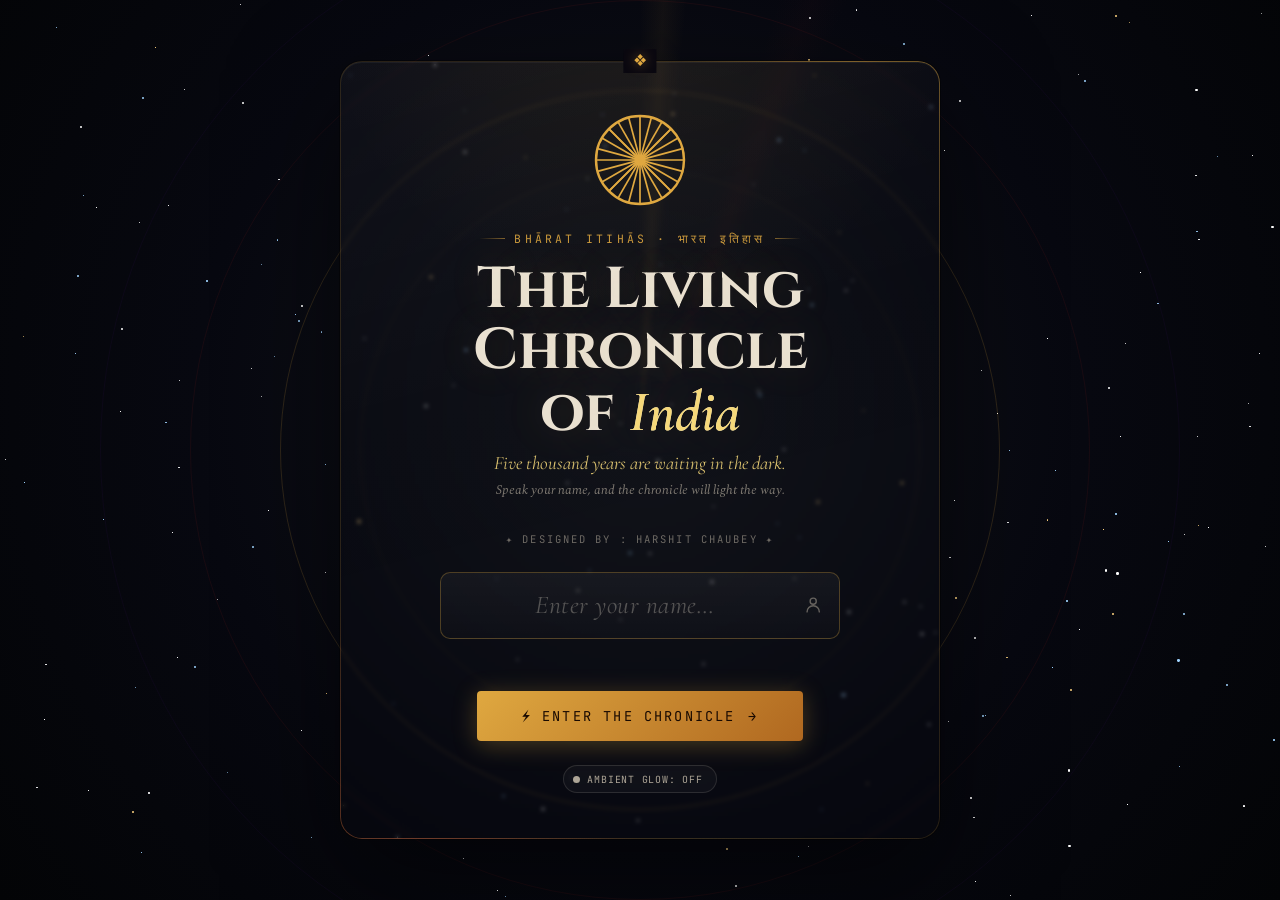
==== commit 3278f92e: "Add files via upload" ====
--- a/index.html
+++ b/index.html
@@ -1423,6 +1423,8 @@
 .gloss-more{font-family:'JetBrains Mono',monospace;font-size:.58rem;letter-spacing:.05em;text-transform:uppercase;color:var(--bone-d);margin-top:.7rem;opacity:.7;}
 .gloss-card:hover .gloss-more{color:var(--teal-b);opacity:1;}
 .gloss-empty{grid-column:1/-1;text-align:center;padding:2.5rem 1rem;font-family:'Spectral',serif;font-style:italic;color:var(--bone-d);}
+.gloss-fallback-btn{margin-top:.9rem;font-style:normal;font-family:'JetBrains Mono',monospace;font-size:.72rem;letter-spacing:.02em;color:var(--gold-p);background:rgba(223,168,64,0.08);border:1px solid var(--lineb);border-radius:999px;padding:.55rem 1.2rem;transition:background .25s ease,border-color .25s ease;}
+.gloss-fallback-btn:hover{background:rgba(223,168,64,0.18);border-color:var(--gold-b);}
 @media(max-width:580px){
   .gloss-grid{grid-template-columns:1fr;}
   .era-strip-item{width:140px;}
@@ -7116,8 +7118,8 @@
       searchResults.classList.add('open');
     }else{
       searchResults.innerHTML=`<button type="button" class="tree-search-hit fallback" id="treeSearchFallback">
-          <span class="tsh-name">No match in our family trees for "${escH(q.trim())}"</span>
-          <span class="tsh-meta">Search the full archive instead →</span>
+          <span class="tsh-name">"${escH(q.trim())}" isn't in our drawn family trees yet</span>
+          <span class="tsh-meta">Look them up in the live archive instead →</span>
         </button>`;
       searchResults.classList.add('open');
     }
@@ -8144,7 +8146,18 @@
         <p class="gloss-def">${escH(g.def)}</p>
         <div class="gloss-more">Explore further →</div>
       </div>
-    `).join('')||'<div class="gloss-empty">No terms match that search. Try a different word or category.</div>';
+    `).join('')||(q?`<div class="gloss-empty">
+        <p>"${escH(searchEl.value.trim())}" isn't in our curated glossary yet.</p>
+        <button type="button" class="gloss-fallback-btn" id="glossFallbackBtn">Search the full archive instead →</button>
+      </div>`:'<div class="gloss-empty">No terms match that category yet.</div>');
+    const fallbackBtn=document.getElementById('glossFallbackBtn');
+    if(fallbackBtn){
+      fallbackBtn.addEventListener('click',()=>{
+        const t=searchEl.value.trim();
+        document.getElementById('gateway-sec')?.scrollIntoView({behavior:'smooth',block:'start'});
+        setTimeout(()=>switchToTopicAndSearch(t),350);
+      });
+    }
     grid.querySelectorAll('.gloss-card').forEach(card=>{
       card.addEventListener('click',()=>{
         const t=card.dataset.term;
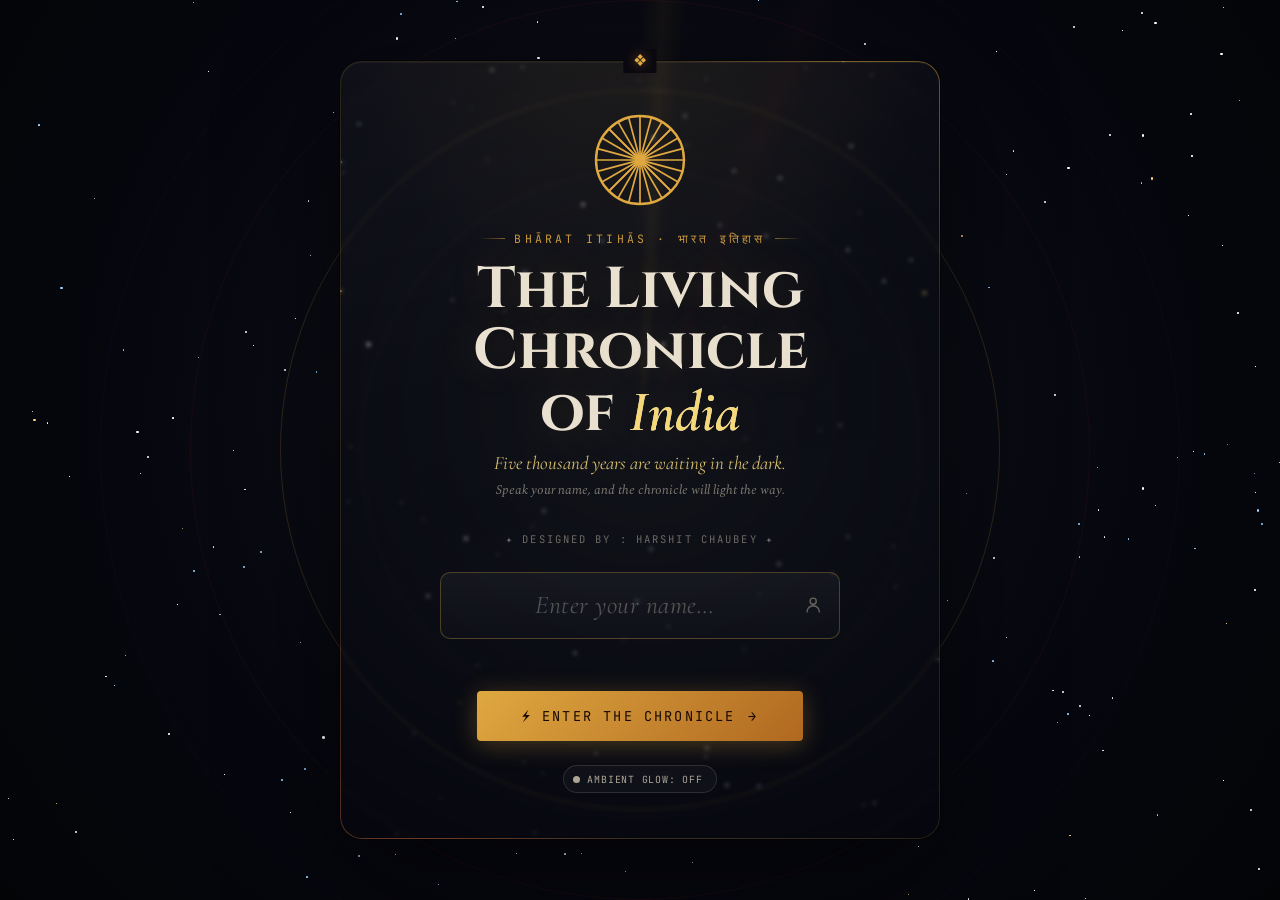
==== commit 614ae17a: "Add files via upload" ====
--- a/index.html
+++ b/index.html
@@ -342,6 +342,7 @@
 header.top{
   border-bottom:1px solid var(--line);
   padding:.85rem 4vw;
+  padding-top:calc(.85rem + env(safe-area-inset-top,0px));
   display:grid;
   grid-template-columns:auto 1fr auto;
   align-items:center;
@@ -516,7 +517,7 @@
 /* ── GUESS MODE ── */
 #guessMode{position:fixed;inset:0;z-index:500;display:none;background:radial-gradient(ellipse at 50% 30%,#14101f 0%,#06050a 70%);overflow-y:auto;}
 #guessMode.active{display:block;}
-.guess-close{position:fixed;top:1rem;right:5vw;z-index:20;background:rgba(255,255,255,.08);border:none;color:var(--bone);width:34px;height:34px;border-radius:50%;font-size:1.1rem;display:flex;align-items:center;justify-content:center;cursor:pointer;}
+.guess-close{position:fixed;top:calc(1rem + env(safe-area-inset-top,0px));right:5vw;z-index:20;background:rgba(255,255,255,.08);border:none;color:var(--bone);width:34px;height:34px;border-radius:50%;font-size:1.1rem;display:flex;align-items:center;justify-content:center;cursor:pointer;}
 .guess-wrap{max-width:640px;margin:0 auto;padding:5rem 6vw 4rem;min-height:100vh;display:flex;flex-direction:column;justify-content:center;}
 
 .guess-setup{text-align:center;}
@@ -576,8 +577,34 @@
 /* ══ TOPIC HUB — dedicated learning page ══ */
 #topicHub{position:fixed;inset:0;z-index:600;display:none;background:radial-gradient(ellipse at 50% 0%,#160f22 0%,#06050a 60%);overflow-y:auto;}
 #topicHub.active{display:block;}
-.hub-close{position:fixed;top:1.2rem;right:1.4rem;z-index:30;background:rgba(255,255,255,.06);border:1px solid var(--lineb);color:var(--bone);width:38px;height:38px;border-radius:50%;cursor:pointer;font-size:1rem;}
+#scholarRecord{position:fixed;inset:0;z-index:600;display:none;background:radial-gradient(ellipse at 50% 0%,#160f22 0%,#06050a 60%);overflow-y:auto;}
+#scholarRecord.active{display:block;}
+.hub-close{position:fixed;top:calc(1.2rem + env(safe-area-inset-top,0px));right:1.4rem;z-index:30;background:rgba(255,255,255,.06);border:1px solid var(--lineb);color:var(--bone);width:38px;height:38px;border-radius:50%;cursor:pointer;font-size:1rem;}
 .hub-content{max-width:920px;margin:0 auto;padding:4.5rem 1.4rem 5rem;}
+
+/* ── SCHOLAR'S RECORD ── */
+.sr-header{text-align:center;margin-bottom:2.2rem;}
+.sr-header h2{font-size:clamp(1.5rem,4vw,2.2rem);color:var(--gold-p);margin-bottom:.6rem;}
+.sr-historian-line{font-style:italic;color:var(--bone-d);max-width:560px;margin:0 auto;line-height:1.6;font-size:.92rem;}
+.sr-stats-grid{display:grid;grid-template-columns:repeat(2,1fr);gap:.8rem;max-width:560px;margin:0 auto 2.6rem;}
+@media(min-width:560px){.sr-stats-grid{grid-template-columns:repeat(4,1fr);}}
+.sr-stat-tile{display:flex;flex-direction:column;align-items:center;gap:.3rem;font-family:'JetBrains Mono',monospace;border:1px solid var(--lineb);padding:1rem .6rem;border-radius:10px;background:rgba(223,168,64,.04);}
+.sr-stat-tile .sr-stat-num{font-size:1.5rem;color:var(--gold-b);font-weight:600;}
+.sr-stat-tile .sr-stat-label{font-size:.62rem;letter-spacing:.08em;text-transform:uppercase;color:var(--bone-d);text-align:center;}
+.sr-section{margin-bottom:2.4rem;}
+.sr-section-title{font-family:'JetBrains Mono',monospace;font-size:.72rem;letter-spacing:.12em;text-transform:uppercase;color:var(--gold-b);margin-bottom:.9rem;display:flex;align-items:center;gap:.5rem;}
+.sr-empty{color:var(--bone-d);font-size:.88rem;font-style:italic;padding:1rem;text-align:center;border:1px dashed var(--line);border-radius:8px;}
+.sr-journey-list{display:flex;flex-wrap:wrap;gap:.5rem;}
+.sr-journey-chip{font-family:'JetBrains Mono',monospace;font-size:.78rem;color:var(--t-accent);border:1px solid var(--lineb);padding:.4rem .85rem;border-radius:14px;cursor:pointer;transition:background .2s;background:none;}
+.sr-journey-chip:hover{background:rgba(223,168,64,.1);}
+.sr-quiz-row{display:flex;justify-content:space-between;align-items:center;gap:1rem;padding:.85rem 1rem;border:1px solid var(--line);border-radius:8px;margin-bottom:.6rem;background:rgba(255,255,255,.02);}
+.sr-quiz-topic{font-size:.92rem;color:var(--bone);flex:1;min-width:0;overflow:hidden;text-overflow:ellipsis;white-space:nowrap;}
+.sr-quiz-meta{font-family:'JetBrains Mono',monospace;font-size:.76rem;color:var(--bone-d);white-space:nowrap;display:flex;align-items:center;gap:.6rem;}
+.sr-quiz-best{color:var(--gold-b);font-weight:600;}
+.sr-fav-row{display:flex;justify-content:space-between;align-items:center;gap:1rem;padding:.7rem 1rem;border:1px solid var(--line);border-radius:8px;margin-bottom:.5rem;cursor:pointer;transition:background .2s;}
+.sr-fav-row:hover{background:rgba(255,255,255,.03);}
+.sr-fav-row span:first-child{font-size:.92rem;color:var(--bone);}
+.sr-fav-row .sr-fav-arrow{color:var(--bone-d);font-size:.8rem;}
 
 /* ══ CONNECTIONS GRAPH OVERLAY ══ */
 #graphView{position:fixed;inset:0;z-index:650;display:none;background:radial-gradient(ellipse at 50% 0%,#160f22 0%,#06050a 60%);overflow-y:auto;}
@@ -699,7 +726,7 @@
 /* ══ TOPIC QUIZ overlay (Guess/Challenge generated per topic) ══ */
 #topicQuiz{position:fixed;inset:0;z-index:700;display:none;background:radial-gradient(ellipse at 50% 30%,#14101f 0%,#06050a 70%);overflow-y:auto;}
 #topicQuiz.active{display:block;}
-.tq-close{position:fixed;top:1.2rem;right:1.4rem;z-index:30;background:rgba(255,255,255,.06);border:1px solid var(--lineb);color:var(--bone);width:38px;height:38px;border-radius:50%;cursor:pointer;font-size:1rem;}
+.tq-close{position:fixed;top:calc(1.2rem + env(safe-area-inset-top,0px));right:1.4rem;z-index:30;background:rgba(255,255,255,.06);border:1px solid var(--lineb);color:var(--bone);width:38px;height:38px;border-radius:50%;cursor:pointer;font-size:1rem;}
 .tq-shell{display:none;max-width:640px;margin:0 auto;padding:5rem 1.4rem 3rem;}
 .tq-progress-row{display:flex;justify-content:space-between;align-items:center;margin-bottom:.6rem;font-family:'JetBrains Mono',monospace;font-size:.74rem;color:var(--bone-d);}
 .tq-label{font-family:'Cinzel',serif;font-size:.8rem;letter-spacing:.08em;text-transform:uppercase;color:var(--gold-p);text-align:center;margin-bottom:1.4rem;}
@@ -1587,7 +1614,7 @@
 
 /* ── THEME TOGGLE ── */
 #themeToggle{
-  position:fixed;top:1.1rem;right:4.5rem;z-index:55;
+  position:fixed;top:calc(1.1rem + env(safe-area-inset-top,0px));right:4.5rem;z-index:55;
   width:38px;height:38px;border-radius:50%;border:1px solid var(--lineb);
   background:rgba(8,9,14,.82);backdrop-filter:blur(8px);
   color:var(--gold-b);cursor:pointer;
@@ -1597,6 +1624,20 @@
 }
 #themeToggle:hover{border-color:var(--gold-b);box-shadow:0 4px 18px rgba(223,168,64,.3);}
 #themeToggle svg{width:16px;height:16px;pointer-events:none;}
+#scholarRecordBtn{
+  position:fixed;top:calc(1.1rem + env(safe-area-inset-top,0px));right:8rem;z-index:55;
+  width:38px;height:38px;border-radius:50%;border:1px solid var(--lineb);
+  background:rgba(8,9,14,.82);backdrop-filter:blur(8px);
+  color:var(--gold-b);cursor:pointer;
+  display:flex;align-items:center;justify-content:center;
+  transition:border-color .3s,box-shadow .25s;
+  box-shadow:0 2px 12px rgba(0,0,0,.4);
+}
+#scholarRecordBtn:hover{border-color:var(--gold-b);box-shadow:0 4px 18px rgba(223,168,64,.3);}
+#scholarRecordBtn svg{width:16px;height:16px;pointer-events:none;}
+@media(max-width:768px){
+  #scholarRecordBtn{right:3.6rem;top:calc(.85rem + env(safe-area-inset-top,0px));width:34px;height:34px;}
+}
 
 /* ── LIGHT THEME ── */
 body.light-mode{
@@ -1835,7 +1876,7 @@
   .section{padding:3rem 4vw;}
   header.top{padding:.7rem 3vw;}
   .brand-name{font-size:.95rem;}
-  #themeToggle{top:.85rem;right:1rem;}
+  #themeToggle{top:calc(.85rem + env(safe-area-inset-top,0px));right:1rem;}
 }
 @media(max-width:480px){
   .gw-grid{grid-template-columns:1fr;}
@@ -1955,7 +1996,7 @@
 .builder-result{text-align:center;margin-top:1rem;font-family:'Cinzel',serif;color:var(--gold-b);}
 
 /* mini sticky timeline for overlays */
-.mini-scrubber{position:sticky;top:0;z-index:5;display:flex;align-items:center;gap:.7rem;background:rgba(10,10,14,.85);backdrop-filter:blur(6px);border-bottom:1px solid var(--line);padding:.5rem 1rem;font-family:'JetBrains Mono',monospace;font-size:.72rem;color:var(--bone-d);}
+.mini-scrubber{position:sticky;top:0;top:env(safe-area-inset-top,0px);z-index:5;display:flex;align-items:center;gap:.7rem;background:rgba(10,10,14,.96);backdrop-filter:blur(6px);border-bottom:1px solid var(--line);padding:calc(.5rem + env(safe-area-inset-top,0px)) 1rem .5rem;font-family:'JetBrains Mono',monospace;font-size:.72rem;color:var(--bone-d);}
 .mini-scrubber input[type=range]{flex:1;}
 .mini-scrubber .mini-year{min-width:70px;text-align:right;color:var(--gold-b);}
 
@@ -1994,6 +2035,12 @@
 <button id="themeToggle" aria-label="Toggle light/dark theme" title="Toggle theme">
   <svg viewBox="0 0 24 24" fill="none" stroke="currentColor" stroke-width="2" stroke-linecap="round">
     <path d="M12 3a6 6 0 0 0 9 9 9 9 0 1 1-9-9Z"/>
+  </svg>
+</button>
+<button id="scholarRecordBtn" aria-label="Your Scholar's Record" title="Your Scholar's Record">
+  <svg viewBox="0 0 24 24" fill="none" stroke="currentColor" stroke-width="2" stroke-linecap="round" stroke-linejoin="round">
+    <path d="M4 19.5A2.5 2.5 0 0 1 6.5 17H20"/>
+    <path d="M6.5 2H20v20H6.5A2.5 2.5 0 0 1 4 19.5v-15A2.5 2.5 0 0 1 6.5 2Z"/>
   </svg>
 </button>
 <div id="toastWrap"></div>
@@ -2663,6 +2710,13 @@
 <div id="topicHub">
   <button class="hub-close" id="hubClose" aria-label="Close">✕</button>
   <div id="hubContent" class="hub-content"></div>
+</div>
+
+<!-- ══ SCHOLAR'S RECORD ── personal profile pulling together journey, favorites, quiz
+     history, and daily streak, all already tracked elsewhere in localStorage. ══ -->
+<div id="scholarRecord" role="dialog" aria-modal="true" aria-label="Your Scholar's Record">
+  <button class="hub-close" id="scholarRecordClose" aria-label="Close">✕</button>
+  <div id="scholarRecordContent" class="hub-content"></div>
 </div>
 
 <!-- ══ CONNECTIONS GRAPH OVERLAY ══ -->
@@ -3180,6 +3234,130 @@
 document.body.style.overflow='hidden';
 document.documentElement.style.overflow='hidden';
 function escH(s){const d=document.createElement('div');d.innerText=s==null?'':String(s);return d.innerHTML;}
+
+/* ── LAZY DATA LOADER ── fetches a JSON data file once and caches the in-flight/resolved promise,
+   so a feature's large pre-written dataset (quiz bank, story scenes, quote library) is only
+   downloaded the first time that feature is actually opened, instead of being parsed up front
+   for every visitor. `fallback` is returned if the fetch fails (e.g. offline), so the feature
+   degrades gracefully instead of breaking. */
+const _lazyDataCache={};
+function fetchLazyData(name,elementId,fallback){
+  if(_lazyDataCache[name])return _lazyDataCache[name];
+  // Reading and JSON.parse-ing an inert <script type="application/json"> tag is synchronous,
+  // but we still return a Promise so every call site (which already does `await fetchLazyData(...)`)
+  // keeps working unchanged, and so a future switch back to a real fetch() needs no call-site edits.
+  const p=new Promise(resolve=>{
+    try{
+      const el=document.getElementById(elementId);
+      if(!el)throw new Error('missing data element #'+elementId);
+      resolve(JSON.parse(el.textContent));
+    }catch(err){
+      console.warn('Lazy data load failed for',name,'- using fallback.',err);
+      delete _lazyDataCache[name]; // allow a retry on next call rather than caching the failure forever
+      resolve(fallback);
+    }
+  });
+  _lazyDataCache[name]=p;
+  return p;
+}
+
+/* ── THE COURT HISTORIAN ── a theatrical persona who narrates every quiz answer (Guess Mode,
+   Challenge Mode) instead of a flat "Correct!"/"Wrong!". Lines are picked at random per category,
+   with a small no-immediate-repeat guard so the same line doesn't fire twice in a row. Streak
+   tiers escalate the praise; a wrong answer after a long streak gets a special "fall from grace"
+   line. All output still goes through escH() at the call site, same as the plain text it replaces. */
+const HISTORIAN={
+  correct:{
+    base:[
+      "✅ Indeed! The scribes shall record this moment of clarity.",
+      "✅ Correct! Even the ancient sages nod in approval.",
+      "✅ Yes! History itself sighs in relief.",
+      "✅ Just so! A worthy successor to the chroniclers of old.",
+      "✅ Precisely right! The royal court murmurs with approval.",
+      "✅ Correct! Mark this date — a scholar has arrived.",
+    ],
+    streak3:[
+      "✅ Three in a row! The court historian sits up straighter.",
+      "✅ A streak begins! Even the stone pillars seem to listen closer now.",
+      "✅ Three triumphs! Someone has clearly read more than the syllabus demands.",
+      "✅ The chronicle notes an unusual run of brilliance. Continue, scholar.",
+    ],
+    streak6:[
+      "✅ SIX correct! The royal trumpets sound — unnecessarily, but they insist.",
+      "✅ A streak of six! I am being asked, quite seriously, if you are a reincarnated vizier.",
+      "✅ Six! At this rate I shall have to invent a new title just for you.",
+      "✅ Astonishing. The court scribes have started a betting pool on how far you'll go.",
+    ],
+    streak10:[
+      "✅ TEN in a row?! I must sit down. Someone fetch the royal physician — for ME.",
+      "✅ A perfect ten-streak. Legends will speak of this. I will personally see to it.",
+      "✅ Ten correct answers! At this point I am merely a narrator to your inevitable greatness.",
+    ],
+  },
+  wrong:[
+    "❌ Alas! Wrong. The court historian weeps softly into his scroll.",
+    "❌ Incorrect! Somewhere, an ancient king sighs in disappointment.",
+    "❌ Not quite. Even the wisest ministers erred once — though rarely on something this simple.",
+    "❌ Wrong, I'm afraid. The royal chronicle has, regretfully, noted it down.",
+    "❌ Oh dear. That answer would not have survived peer review at Nalanda.",
+    "❌ Incorrect! Do not worry — even great empires fell for less embarrassing reasons.",
+  ],
+  wrongAfterStreak:[
+    "💔 And the streak ends! Magnificent while it lasted — truly, a tragedy worthy of verse.",
+    "💔 Alas, the streak crumbles like an unguarded fort. It was glorious while it stood.",
+    "💔 The empire of your winning streak has fallen. History remembers it fondly.",
+  ],
+  timeout:[
+    "⏰ Time's up! The hourglass shows no mercy, scholar.",
+    "⏰ The sands ran out! Even Akbar's swiftest messenger could not have saved this one.",
+    "⏰ Too slow! The court clock waits for no one, however royal.",
+    "⏰ Time has expired. The chronicle records hesitation, not failure — but still, hesitation.",
+  ],
+  verdict:{
+    100:["Flawless. The chronicle bows to you.","A perfect record! I shall personally inscribe your name in gold leaf.","Not a single error. The royal court has nothing left to teach you."],
+    80:["Exceptional knowledge of Indian history.","Most impressive! You have clearly spent time among the old scrolls.","The court is thoroughly satisfied — a rare honor."],
+    60:["Solid grasp — a few gaps worth exploring.","Respectable! A few corners of the chronicle remain unread.","Good work, though the elders raise one eyebrow, not two."],
+    40:["A good start. Time to dive deeper into the chronicle.","An honest effort — the chronicle has seen worse, and far better.","There is potential here, buried under a few centuries of confusion."],
+    0:["Every scholar begins somewhere — go explore and try again.","The court historian remains hopeful. Barely. But hopeful.","A humble beginning. Even great dynasties started from nothing."],
+  },
+};
+const _historianLastLine={}; // per-category memory to avoid repeating the same line twice in a row
+function historianPick(category){
+  const pool=HISTORIAN[category];
+  if(!pool||!pool.length)return '';
+  let pick=pool[Math.floor(Math.random()*pool.length)];
+  if(pool.length>1){
+    while(pick===_historianLastLine[category]){ pick=pool[Math.floor(Math.random()*pool.length)]; }
+  }
+  _historianLastLine[category]=pick;
+  return pick;
+}
+function historianCorrectLine(streak){
+  if(streak>=10)return pickFromNested('correct','streak10');
+  if(streak>=6)return pickFromNested('correct','streak6');
+  if(streak>=3)return pickFromNested('correct','streak3');
+  return pickFromNested('correct','base');
+}
+function pickFromNested(group,subkey){
+  const pool=HISTORIAN[group][subkey];
+  const cacheKey=group+'.'+subkey;
+  let pick=pool[Math.floor(Math.random()*pool.length)];
+  if(pool.length>1){
+    while(pick===_historianLastLine[cacheKey]){ pick=pool[Math.floor(Math.random()*pool.length)]; }
+  }
+  _historianLastLine[cacheKey]=pick;
+  return pick;
+}
+function historianWrongLine(priorStreak){
+  return priorStreak>=3 ? historianPick('wrongAfterStreak') : historianPick('wrong');
+}
+function historianTimeoutLine(){
+  return historianPick('timeout');
+}
+function historianVerdict(pct){
+  const tier=pct===100?'100':pct>=80?'80':pct>=60?'60':pct>=40?'40':'0';
+  return pickFromNested('verdict',tier);
+}
 
 /* Device-hint popup: closable via ✕ or by tapping the backdrop, and auto-dismisses after 10 seconds either way. */
 (function initGateDeviceHint(){
@@ -3721,259 +3899,9 @@
 ];
 
 /* ══ STATE HISTORICAL DATA ══ */
-const STATE_DATA = {
-  "Jammu & Kashmir": {
-    empires: ["Maurya Empire", "Kushan Empire", "Karkota Dynasty", "Mughal Empire", "Sikh Empire", "Dogra Dynasty"],
-    rulers: ["Lalitaditya Muktapida (Karkota)", "Zain-ul-Abidin", "Maharaja Ranjit Singh (Sikh annexation)", "Maharaja Hari Singh"],
-    events: ["Ashoka spreads Buddhism into the valley", "Kashmir Shaivism flourishes (9th–12th c.)", "Accession to India amid the 1947 invasion"],
-    wars: ["Indo-Pakistani War of 1947–48 over Kashmir", "Kargil War (1999)"],
-    significance: "A historic crossroads of Buddhist, Shaivite, and Persianate culture; site of the unresolved Kashmir dispute since 1947."
-  },
-  "Ladakh": {
-    empires: ["Kingdom of Ladakh", "Tibetan Empire (early period)", "Dogra Dynasty"],
-    rulers: ["King Nyima-Gon (founder of Ladakh dynasty)", "Maharaja Gulab Singh (Dogra conquest, 1834)"],
-    events: ["Buddhism transmitted along trans-Himalayan trade routes", "Annexed by the Dogras into the Kashmir kingdom (1834)"],
-    wars: ["Dogra–Tibetan War (1841–42)", "Sino-Indian War skirmishes (1962) along the Aksai Chin frontier"],
-    significance: "A Buddhist Himalayan trade hub linking India, Tibet, and Central Asia; strategically vital high-altitude frontier today."
-  },
-  "Himachal Pradesh": {
-    empires: ["Various Hill States (Kangra, Chamba, Mandi)", "Gupta Empire (nominal)", "Sikh Empire (parts)", "British Raj"],
-    rulers: ["Rajas of Kangra", "Maharaja Ranjit Singh (annexed Kangra)"],
-    events: ["Kangra school of miniature painting flourishes (18th c.)", "Hill states organized into a British agency, later a princely union"],
-    wars: ["Gurkha invasions of the hill states (early 1800s)", "Anglo-Gurkha War (1814–16)"],
-    significance: "A mosaic of small Himalayan princely states famed for temple architecture and the Kangra painting tradition."
-  },
-  "Punjab": {
-    empires: ["Indus Valley Civilization", "Vedic Janapadas", "Indo-Greek Kingdoms", "Mughal Empire", "Sikh Empire", "British Raj"],
-    rulers: ["King Porus (resisted Alexander)", "Guru Nanak (founder of Sikhism)", "Maharaja Ranjit Singh (Sikh Empire)"],
-    events: ["Rigveda composed in the Punjab region", "Sikhism founded by Guru Nanak (15th c.)", "Ranjit Singh unifies Punjab into a powerful Sikh state", "Partition of Punjab in 1947 causes mass displacement"],
-    wars: ["Battle of the Hydaspes (326 BCE) — Alexander vs. Porus", "Anglo-Sikh Wars (1845–49)", "Jallianwala Bagh massacre (1919, Amritsar)"],
-    significance: "The historic gateway for invasions into India and the birthplace of Sikhism; bore the deepest scars of 1947's Partition."
-  },
-  "Haryana": {
-    empires: ["Kuru Janapada (Vedic)", "Maurya Empire", "Delhi Sultanate", "Mughal Empire"],
-    rulers: ["The Kuru kings of the Mahabharata tradition", "Babur (after Panipat)"],
-    events: ["Setting of the Kurukshetra War and the Bhagavad Gita's narrative", "Panipat's recurring role as a decisive battlefield"],
-    wars: ["First Battle of Panipat (1526)", "Second Battle of Panipat (1556)", "Third Battle of Panipat (1761)"],
-    significance: "Home to Kurukshetra and the Panipat battlefield — the single most fought-over ground in Indian history."
-  },
-  "Delhi": {
-    empires: ["Delhi Sultanate", "Mughal Empire", "British Raj"],
-    rulers: ["Qutb-ud-din Aibak", "Alauddin Khilji", "Shah Jahan", "Bahadur Shah II (last Mughal emperor)"],
-    events: ["Qutb Minar construction begins (1192)", "Shah Jahan builds the Red Fort & shifts capital to Shahjahanabad (1648)", "British shift the imperial capital from Calcutta to Delhi (1911)", "Independence ceremony at the Red Fort (1947)"],
-    wars: ["Sieges during the Delhi Sultanate succession struggles", "Siege of Delhi (1857) during the Indian Rebellion"],
-    significance: "The seat of power for seven centuries of sultans and emperors, and the capital of the modern Republic of India."
-  },
-  "Rajasthan": {
-    empires: ["Rajput Kingdoms (Mewar, Marwar, Amber)", "Delhi Sultanate (partial)", "Mughal Empire (suzerainty)"],
-    rulers: ["Rana Sanga (Mewar)", "Maharana Pratap (Mewar)", "Raja Man Singh I (Amber, Mughal ally)"],
-    events: ["Rajput resistance to the Delhi Sultanate and Mughals", "Construction of Chittorgarh, Amber, and Jaisalmer forts", "Mughal–Rajput alliances through marriage (Akbar's reign)"],
-    wars: ["Battle of Khanwa (1527) — Babur defeats Rana Sanga", "Battle of Haldighati (1576) — Maharana Pratap vs. Akbar's forces"],
-    significance: "The heartland of Rajput valor and fort architecture, defined by centuries of resistance to outside conquest."
-  },
-  "Uttar Pradesh": {
-    empires: ["Kosala & Magadha (Mahajanapadas)", "Maurya Empire", "Gupta Empire", "Delhi Sultanate", "Mughal Empire"],
-    rulers: ["Ashoka the Great", "Harshavardhana", "Akbar (capital at Agra/Fatehpur Sikri)", "Shah Jahan (Taj Mahal, Agra)"],
-    events: ["Buddha's first sermon at Sarnath", "Ayodhya and Varanasi rise as religious centers", "Taj Mahal completed at Agra (1653)", "1857 Rebellion's major battlegrounds (Lucknow, Kanpur, Jhansi)"],
-    wars: ["Siege of Lucknow (1857)", "Battle of Kanpur (1857) — Nana Sahib vs. British forces"],
-    significance: "The Gangetic heartland — cradle of Buddhism, the Mughal golden age, and the 1857 Rebellion's fiercest fighting."
-  },
-  "Uttarakhand": {
-    empires: ["Kuninda Kingdom", "Katyuri Dynasty", "Garhwal & Kumaon Kingdoms", "British Raj"],
-    rulers: ["Rulers of the Katyuri dynasty", "Raja of Garhwal (resisted Gurkha expansion)"],
-    events: ["Ancient pilgrimage routes to Kedarnath and Badrinath established", "Gurkha invasion and subsequent British annexation (1815)"],
-    wars: ["Anglo-Gurkha War (1814–16) fought partly in this region"],
-    significance: "A Himalayan pilgrimage corridor sacred to Hindu tradition, later contested between Gurkha and British power."
-  },
-  "Bihar": {
-    empires: ["Magadha (Mahajanapada)", "Maurya Empire", "Gupta Empire", "Pala Empire"],
-    rulers: ["Bimbisara", "Ajatashatru", "Chandragupta Maurya", "Ashoka the Great"],
-    events: ["Buddha's enlightenment at Bodh Gaya", "Nalanda University becomes a center of world learning", "Magadha rises as ancient India's dominant power"],
-    wars: ["Magadhan wars of expansion against rival Mahajanapadas", "Kalinga War's mobilization originated from the Mauryan capital, Pataliputra"],
-    significance: "The political and spiritual core of ancient India — birthplace of the Maurya and Gupta empires and Buddhist learning."
-  },
-  "Jharkhand": {
-    empires: ["Part of the Magadha/Maurya/Gupta sphere", "Nagvanshi Kingdom", "British Raj"],
-    rulers: ["Nagvanshi rajas of Chhotanagpur"],
-    events: ["Tribal Munda and Santhal communities resist colonial land policy", "Birsa Munda leads the Ulgulan (Great Tumult) rebellion (1899–1900)"],
-    wars: ["Santhal Rebellion (1855–56)", "Birsa Munda's Ulgulan uprising against British land seizure"],
-    significance: "A tribal heartland whose 19th-century uprisings were among the earliest organized resistance to colonial rule."
-  },
-  "West Bengal": {
-    empires: ["Pala Empire", "Sena Dynasty", "Bengal Sultanate", "British Raj (East India Company capital)"],
-    rulers: ["Dharmapala (Pala)", "Siraj-ud-Daulah (last independent Nawab of Bengal)", "Robert Clive (British)"],
-    events: ["Pala patronage of Buddhism & Vikramashila University", "Calcutta becomes British India's capital (1772–1911)", "Partition of Bengal (1905) ignites the Swadeshi movement", "Bengal Famine of 1943"],
-    wars: ["Battle of Plassey (1757) — Clive defeats Siraj-ud-Daulah", "Battle of Buxar (1764)"],
-    significance: "Where British colonial power in India began at Plassey, and the nerve center of the Bengal Renaissance and nationalist press."
-  },
-  "Sikkim": {
-    empires: ["Kingdom of Sikkim (Namgyal dynasty)"],
-    rulers: ["Phuntsog Namgyal (first Chogyal/king, 1642)"],
-    events: ["Buddhism established as state religion under the Namgyal dynasty", "British protectorate established (1861)", "Merger with India as the 22nd state (1975)"],
-    wars: ["Anglo-Sikkimese War (1861)"],
-    significance: "A former independent Himalayan Buddhist kingdom that joined the Indian Union peacefully in 1975."
-  },
-  "Assam": {
-    empires: ["Kamarupa Kingdom", "Ahom Kingdom", "British Raj"],
-    rulers: ["Bhaskaravarman (Kamarupa)", "Ahom kings (Swargadeo dynasty)"],
-    events: ["Ahom kingdom resists repeated Mughal incursions", "Tea plantations established under British rule (19th c.)", "Annexed by the British after the First Anglo-Burmese War (1826)"],
-    wars: ["Battle of Saraighat (1671) — Ahoms decisively defeat the Mughal navy", "First Anglo-Burmese War (1824–26)"],
-    significance: "The only major region to consistently repel Mughal conquest, anchored by the legendary Ahom naval victory at Saraighat."
-  },
-  "Meghalaya": {
-    empires: ["Khasi & Jaintia Hill chiefdoms", "British Raj"],
-    rulers: ["U Tirot Sing (Khasi chief who led resistance)"],
-    events: ["British annexation of the Khasi and Jaintia Hills (1830s)", "Carved out of Assam as a separate state (1972)"],
-    wars: ["Anglo-Khasi War (1829–33) led by U Tirot Sing"],
-    significance: "Home to matrilineal Khasi and Garo societies whose hill chiefs resisted British annexation into the 1830s."
-  },
-  "Tripura": {
-    empires: ["Kingdom of Tripura (Manikya dynasty)"],
-    rulers: ["Maharaja Bir Bikram Kishore Manikya"],
-    events: ["A continuous monarchy lasting over 500 years", "Acceded to the Indian Union in 1949 after the Maharaja's death"],
-    wars: ["Periodic conflicts with neighboring Bengal sultans and Mughal forces"],
-    significance: "One of the longest-ruling princely dynasties in South Asia before merging into independent India."
-  },
-  "Manipur": {
-    empires: ["Kingdom of Manipur (Ningthouja dynasty)"],
-    rulers: ["Maharaja Bodhchandra Singh"],
-    events: ["Distinct Meetei culture and the Lai Haraoba festival tradition", "Battle of Imphal (1944) — turning point of the Burma campaign in WWII"],
-    wars: ["Anglo-Manipur War (1891)", "Battle of Imphal (1944), WWII"],
-    significance: "A historic kingdom on India's eastern frontier and the site of a decisive WWII battle against Japanese forces."
-  },
-  "Mizoram": {
-    empires: ["Mizo Hill chieftaincies", "British Raj (Lushai Hills)"],
-    rulers: ["Various Mizo chiefs (no centralized monarchy)"],
-    events: ["British annexation of the Lushai Hills (1890s)", "Mizo National Front insurgency and subsequent peace accord (1986)"],
-    wars: ["Anglo-Lushai expeditions (1871–72, 1888–89)"],
-    significance: "A hill society of clan-based chieftaincies that became a full Indian state through the 1986 Mizo Accord."
-  },
-  "Nagaland": {
-    empires: ["Naga tribal chieftaincies", "British Raj (Naga Hills)"],
-    rulers: ["Various Naga tribal chiefs (no single monarchy)"],
-    events: ["British administrative control established gradually (19th c.)", "Battle of Kohima (1944) halts the Japanese advance into India"],
-    wars: ["Battle of Kohima (1944), WWII — called the 'Stalingrad of the East'"],
-    significance: "Site of the Battle of Kohima, a pivotal WWII engagement that stopped the Japanese invasion of British India."
-  },
-  "Arunachal Pradesh": {
-    empires: ["Monpa & tribal hill polities", "Loosely under Tibetan/Ahom influence at the frontier"],
-    rulers: ["No centralized historical monarchy — tribal leadership structures"],
-    events: ["McMahon Line drawn (1914), later disputed by China", "Integrated into Assam, then made a Union Territory (1972) and state (1987)"],
-    wars: ["Sino-Indian War of 1962 fought extensively across this frontier"],
-    significance: "India's most remote north-eastern frontier and the principal theater of the 1962 war with China."
-  },
-  "Gujarat": {
-    empires: ["Indus Valley Civilization (Lothal, Dholavira)", "Maurya Empire", "Maitraka Dynasty", "Mughal Empire", "Maratha Empire"],
-    rulers: ["Chandragupta Maurya (via Saurashtra)", "Siddharaja Jayasimha (Chaulukya)", "Akbar (Mughal annexation of Gujarat, 1573)"],
-    events: ["Dholavira and Lothal flourish as major Harappan port cities", "Somnath Temple repeatedly destroyed and rebuilt", "Mahatma Gandhi's Dandi Salt March begins here (1930)"],
-    wars: ["Mahmud of Ghazni's raid on Somnath (1024)", "Mughal conquest of Gujarat (1573)"],
-    significance: "Home to the Indus Valley's great port cities and the launch point of Gandhi's iconic 1930 Salt March."
-  },
-  "Madhya Pradesh": {
-    empires: ["Avanti (Mahajanapada)", "Maurya Empire", "Gupta Empire", "Chandela Dynasty", "Maratha Empire (Holkars)"],
-    rulers: ["Chandragupta II (Gupta)", "Maharaja Yashwantrao Holkar", "Ahilyabai Holkar"],
-    events: ["Sanchi Stupa built under Ashokan patronage", "Khajuraho temples built under the Chandelas (10th–11th c.)", "Holkar dynasty rules from Indore as a major Maratha power"],
-    wars: ["Maratha–Mughal contests for control of Malwa"],
-    significance: "Home to the Sanchi Stupa and Khajuraho temples — a continuous record of Buddhist and medieval Hindu architecture."
-  },
-  "Chhattisgarh": {
-    empires: ["Part of the Mauryan & Satavahana spheres", "Kalachuri Dynasty", "Maratha Empire (Bhonsle of Nagpur)"],
-    rulers: ["Kalachuri rulers of Ratanpur"],
-    events: ["Rich tribal Gond cultural heritage develops alongside Kalachuri rule", "Maratha Bhonsle administration extends into the region (18th c.)"],
-    wars: ["Gond resistance against Mughal and Maratha incursions"],
-    significance: "A tribal-Gond cultural region with a distinct medieval Kalachuri temple tradition centered at Ratanpur."
-  },
-  "Maharashtra": {
-    empires: ["Satavahana Empire", "Chalukya & Rashtrakuta dynasties", "Maratha Empire", "Bahmani & Deccan Sultanates"],
-    rulers: ["Shivaji Maharaj", "Peshwa Baji Rao I", "Ahilyabai Holkar"],
-    events: ["Ajanta and Ellora cave temples carved (2nd c. BCE–10th c. CE)", "Shivaji's coronation as Chhatrapati at Raigad (1674)", "Pune becomes the Maratha (Peshwa) capital"],
-    wars: ["Shivaji's guerrilla campaigns against the Mughals and Bijapur", "Anglo-Maratha Wars (1775–1818)"],
-    significance: "The cradle of the Maratha Empire and Shivaji's legacy of resistance, alongside the rock-cut wonders of Ajanta-Ellora."
-  },
-  "Goa": {
-    empires: ["Kadamba Dynasty", "Vijayanagara Empire", "Bahmani Sultanate", "Portuguese Goa"],
-    rulers: ["Kadamba kings", "Afonso de Albuquerque (Portuguese conquest, 1510)"],
-    events: ["Portuguese establish a colonial capital at Goa (1510)", "Goa remains a Portuguese colony for 451 years", "Annexation by India, Operation Vijay (1961)"],
-    wars: ["Portuguese conquest of Goa (1510)", "Operation Vijay (1961) — Indian annexation of Goa"],
-    significance: "A unique Indo-Portuguese colonial enclave that remained outside British India and joined the Union only in 1961."
-  },
-  "Karnataka": {
-    empires: ["Chalukya Empire (Badami)", "Rashtrakuta Empire", "Hoysala Dynasty", "Vijayanagara Empire", "Kingdom of Mysore"],
-    rulers: ["Pulakeshin II", "Krishnadevaraya (Vijayanagara)", "Hyder Ali & Tipu Sultan (Mysore)"],
-    events: ["Hampi rises as Vijayanagara's magnificent capital", "Hoysala temple architecture at Belur and Halebidu", "Tipu Sultan's modernizing reforms and rocket artillery innovations"],
-    wars: ["Battle of Talikota (1565) ends Vijayanagara's dominance", "Anglo-Mysore Wars (1767–99) — Tipu Sultan's resistance to British expansion"],
-    significance: "Home to Hampi's ruins and Mysore's Tipu Sultan, one of the most formidable anti-colonial military innovators."
-  },
-  "Andhra Pradesh": {
-    empires: ["Satavahana Empire", "Kakatiya Dynasty", "Vijayanagara Empire", "Qutb Shahi Sultanate (Golconda)"],
-    rulers: ["Gautamiputra Satakarni", "Rani Rudrama Devi (Kakatiya)", "Quli Qutb Shah (Golconda)"],
-    events: ["Amaravati becomes a major Buddhist art center under the Satavahanas", "Golconda fort and diamond trade flourish under the Qutb Shahis", "Hyderabad founded by the Qutb Shahi dynasty (1591)"],
-    wars: ["Kakatiya resistance to Delhi Sultanate invasions (early 14th c.)"],
-    significance: "Birthplace of Satavahana Buddhist art and the Qutb Shahi diamond capital of Golconda."
-  },
-  "Telangana": {
-    empires: ["Kakatiya Dynasty", "Qutb Shahi Sultanate", "Asaf Jahi Dynasty (Hyderabad State)"],
-    rulers: ["Prataparudra (Kakatiya)", "Nizam Asaf Jah I (founder of Hyderabad State)"],
-    events: ["Warangal flourishes as the Kakatiya capital", "Hyderabad State becomes one of the largest princely states under the Nizams", "Operation Polo (1948) merges Hyderabad into India"],
-    wars: ["Operation Polo / Hyderabad's annexation (1948)"],
-    significance: "Seat of the once-mighty Nizam of Hyderabad, the largest and richest princely state at Independence."
-  },
-  "Tamil Nadu": {
-    empires: ["Chola Empire", "Pandya Dynasty", "Pallava Dynasty", "Vijayanagara Empire"],
-    rulers: ["Rajaraja Chola I", "Rajendra Chola I", "Kulottunga Chola"],
-    events: ["Brihadeeswarar Temple built at Thanjavur (1010 CE)", "Chola naval expeditions reach Southeast Asia & Sri Lanka", "Sangam-era Tamil literature flourishes"],
-    wars: ["Chola–Srivijaya naval campaigns", "Chola–Chalukya wars for Deccan supremacy"],
-    significance: "Capital of the Chola maritime empire, whose navy and temple architecture projected Tamil power across Asia."
-  },
-  "Kerala": {
-    empires: ["Chera Dynasty", "Kingdom of Cochin", "Kingdom of Travancore"],
-    rulers: ["Cheraman Perumal (legendary Chera ruler)", "Marthanda Varma (Travancore, consolidator)"],
-    events: ["Ancient spice trade with Rome, Arabia, and China", "Vasco da Gama lands at Calicut (1498)", "Travancore becomes a major regional power (18th c.)"],
-    wars: ["Travancore–Dutch War, Battle of Colachel (1741) — a rare Asian naval victory over a European power"],
-    significance: "A spice-trade hub since antiquity, and home to one of the few recorded Asian naval victories over a European fleet."
-  },
-  "Odisha": {
-    empires: ["Kalinga (Mahajanapada)", "Maurya Empire (after conquest)", "Eastern Ganga Dynasty"],
-    rulers: ["Narasimhadeva I (built the Sun Temple)"],
-    events: ["Ashoka's Kalinga War transforms his reign (261 BCE)", "Konark Sun Temple built under the Eastern Gangas (13th c.)", "Jagannath Temple, Puri, becomes a major pilgrimage site"],
-    wars: ["Kalinga War (c. 261 BCE) — one of antiquity's bloodiest recorded conflicts"],
-    significance: "Site of the Kalinga War, whose horror famously turned Emperor Ashoka toward Buddhism and nonviolence."
-  },
-};
-
-const STATE_PATHS = {
-  "Jammu & Kashmir": { id: "jammu-and-kashmir", d: "M 170.4,20.0 L 129.5,41.0 L 129.5,76.2 L 141.3,86.8 L 140.3,90.0 L 163.2,87.8 L 186.3,65.6 L 176.5,23.2 L 170.4,20.0 Z", cx: 156.4, cy: 56.7 },
-  "Ladakh": { id: "ladakh", d: "M 177.2,23.4 L 185.9,65.2 L 227.7,80.6 L 227.9,71.9 L 208.8,38.9 L 177.2,23.4 Z", cx: 200.8, cy: 50.6 },
-  "Himachal Pradesh": { id: "himachal-pradesh", d: "M 186.9,65.8 L 163.4,88.5 L 183.8,127.9 L 200.9,133.2 L 230.0,99.9 L 227.9,97.0 L 227.9,80.8 L 186.9,65.8 Z", cx: 201.0, cy: 94.9 },
-  "Punjab": { id: "punjab", d: "M 163.2,87.8 L 140.3,90.0 L 127.8,130.4 L 90.8,147.4 L 124.6,160.3 L 183.1,128.5 L 163.2,87.8 Z", cx: 141.8, cy: 118.9 },
-  "Haryana": { id: "haryana", d: "M 184.4,128.1 L 124.8,160.1 L 160.2,194.3 L 201.2,134.7 L 184.4,128.1 Z", cx: 171.0, cy: 149.1 },
-  "Delhi": { id: "delhi", d: "M 200.9,134.9 L 160.4,194.5 L 181.0,225.6 L 204.5,219.5 L 228.7,175.0 L 200.9,134.9 Z", cx: 196.1, cy: 180.7 },
-  "Rajasthan": { id: "rajasthan", d: "M 90.6,147.2 L 58.2,162.2 L 54.8,211.4 L 51.0,229.7 L 147.5,277.4 L 181.2,225.8 L 160.8,194.9 L 126.3,161.6 L 90.6,147.2 Z", cx: 106.8, cy: 195.3 },
-  "Uttar Pradesh": { id: "uttar-pradesh", d: "M 273.1,159.1 L 228.9,174.8 L 204.1,219.9 L 276.0,257.4 L 290.9,253.6 L 300.8,240.7 L 315.7,184.3 L 276.0,170.1 L 273.1,159.1 Z", cx: 271.0, cy: 202.1 },
-  "Uttarakhand": { id: "uttarakhand", d: "M 230.2,99.7 L 200.7,133.4 L 228.5,174.8 L 273.3,158.9 L 266.5,132.6 L 248.0,118.8 L 230.2,99.7 Z", cx: 239.6, cy: 131.1 },
-  "Bihar": { id: "bihar", d: "M 316.8,184.5 L 301.1,240.9 L 375.3,253.6 L 401.0,229.7 L 380.0,202.3 L 335.0,191.3 L 316.8,184.5 Z", cx: 346.5, cy: 212.4 },
-  "Jharkhand": { id: "jharkhand", d: "M 303.2,240.9 L 300.0,241.5 L 291.1,253.4 L 321.0,297.7 L 375.1,307.7 L 374.9,253.6 L 303.2,240.9 Z", cx: 324.1, cy: 262.2 },
-  "West Bengal": { id: "west-bengal", d: "M 402.5,229.9 L 375.1,253.8 L 375.1,308.1 L 381.7,314.7 L 405.0,315.9 L 420.5,305.1 L 418.4,272.1 L 403.1,253.4 L 402.5,229.9 Z", cx: 398.2, cy: 275.9 },
-  "Sikkim": { id: "sikkim", d: "M 418.6,176.0 L 414.5,194.9 L 401.2,207.4 L 380.2,202.5 L 401.2,229.9 L 403.1,230.1 L 403.3,213.8 L 430.0,220.1 L 457.8,185.6 L 459.3,179.4 L 418.6,176.0 Z", cx: 417.1, cy: 201.4 },
-  "Assam": { id: "assam", d: "M 464.4,179.8 L 459.3,179.8 L 457.4,186.0 L 489.2,238.6 L 490.3,239.6 L 508.1,229.9 L 514.7,197.0 L 499.6,181.5 L 478.0,201.0 L 468.8,180.9 L 464.4,179.8 Z", cx: 481.3, cy: 199.5 },
-  "Meghalaya": { id: "meghalaya", d: "M 457.6,186.2 L 430.2,219.5 L 437.5,222.0 L 435.8,238.6 L 453.8,250.6 L 486.9,248.9 L 490.1,239.4 L 457.6,186.2 Z", cx: 456.2, cy: 223.9 },
-  "Tripura": { id: "tripura", d: "M 486.9,248.9 L 454.4,250.9 L 473.9,263.6 L 468.4,288.2 L 472.0,293.5 L 487.9,253.0 L 486.9,248.9 Z", cx: 475.8, cy: 263.8 },
-  "Manipur": { id: "manipur", d: "M 508.9,229.9 L 491.1,238.8 L 487.1,250.0 L 512.8,269.7 L 537.2,241.1 L 508.9,229.9 Z", cx: 507.7, cy: 243.2 },
-  "Mizoram": { id: "mizoram", d: "M 488.6,252.3 L 471.8,293.7 L 487.7,315.9 L 497.3,305.5 L 502.8,285.2 L 512.5,269.9 L 488.6,252.3 Z", cx: 492.8, cy: 282.1 },
-  "Nagaland": { id: "nagaland", d: "M 516.6,197.2 L 514.2,198.7 L 508.3,229.7 L 537.4,241.3 L 570.7,205.1 L 516.6,197.2 Z", cx: 527.3, cy: 211.5 },
-  "Arunachal Pradesh": { id: "arunachal-pradesh", d: "M 564.5,153.1 L 516.6,159.5 L 499.8,181.7 L 514.9,197.2 L 570.9,204.9 L 574.9,200.0 L 580.0,184.3 L 564.5,153.1 Z", cx: 548.3, cy: 179.2 },
-  "Gujarat": { id: "gujarat", d: "M 51.6,229.9 L 45.0,257.2 L 20.0,270.4 L 42.1,302.2 L 73.7,334.2 L 99.1,355.4 L 149.4,292.8 L 147.7,277.6 L 51.6,229.9 Z", cx: 75.6, cy: 283.3 },
-  "Madhya Pradesh": { id: "madhya-pradesh", d: "M 204.3,220.1 L 180.8,226.3 L 147.7,277.1 L 149.8,291.6 L 209.8,331.6 L 230.2,329.9 L 275.0,257.6 L 204.3,220.1 Z", cx: 200.2, cy: 269.3 },
-  "Chhattisgarh": { id: "chhattisgarh", d: "M 291.3,253.6 L 274.5,258.1 L 230.4,329.7 L 294.7,381.7 L 320.8,297.5 L 291.3,253.6 Z", cx: 283.8, cy: 295.7 },
-  "Maharashtra": { id: "maharashtra", d: "M 150.0,291.8 L 98.9,355.6 L 108.7,364.1 L 112.7,391.0 L 164.9,408.4 L 181.0,407.1 L 209.6,331.4 L 150.0,291.8 Z", cx: 147.0, cy: 355.1 },
-  "Goa": { id: "goa", d: "M 113.5,391.0 L 112.5,392.0 L 123.5,431.9 L 141.5,479.2 L 165.5,408.6 L 113.5,391.0 Z", cx: 128.4, cy: 415.6 },
-  "Karnataka": { id: "karnataka", d: "M 181.8,406.7 L 165.5,408.6 L 141.8,478.1 L 146.8,495.1 L 151.7,504.2 L 178.0,502.1 L 219.0,478.5 L 202.8,424.3 L 181.8,406.7 Z", cx: 174.4, cy: 456.0 },
-  "Andhra Pradesh": { id: "andhra-pradesh", d: "M 296.0,385.0 L 202.8,424.3 L 219.2,478.7 L 250.8,488.7 L 252.9,476.8 L 254.6,434.9 L 289.2,420.2 L 308.9,397.1 L 296.0,385.0 Z", cx: 263.4, cy: 432.3 },
-  "Telangana": { id: "telangana", d: "M 230.6,329.9 L 209.6,331.8 L 182.1,406.5 L 202.6,424.0 L 295.8,384.8 L 294.3,381.7 L 230.6,329.9 Z", cx: 235.1, cy: 369.8 },
-  "Tamil Nadu": { id: "tamil-nadu", d: "M 219.6,478.7 L 178.2,501.8 L 214.1,580.1 L 245.3,548.9 L 245.3,522.2 L 250.8,490.0 L 219.6,478.7 Z", cx: 224.7, cy: 514.4 },
-  "Kerala": { id: "kerala", d: "M 178.5,502.1 L 151.9,504.8 L 170.6,546.8 L 181.6,578.2 L 198.8,594.9 L 213.9,579.4 L 178.5,502.1 Z", cx: 182.0, cy: 544.0 },
-  "Odisha": { id: "odisha", d: "M 322.3,297.7 L 319.5,300.9 L 294.5,381.9 L 308.7,396.9 L 345.6,361.3 L 378.1,340.7 L 381.5,317.4 L 381.5,314.5 L 374.9,307.9 L 322.3,297.7 Z", cx: 342.9, cy: 331.7 },
-};
+
+
+
 /* ══ WAVY TIMELINE — Wikipedia-powered year-by-year snapshot ══ */
 (function(){
   const waveWrap=document.getElementById('ytWaveWrap');
@@ -5184,8 +5112,10 @@
   if(!s.count){ el.style.display='none'; return; }
   el.style.display='inline-flex';
   el.innerHTML=`🔥 <span>${s.count}</span> day streak`;
-  el.title=`Best streak: ${s.best} day${s.best===1?'':'s'}`;
-}
+  el.title=`Best streak: ${s.best} day${s.best===1?'':'s'} — tap to view your full record`;
+}
+document.getElementById('streakBadge')?.addEventListener('click',openScholarRecord);
+document.getElementById('streakBadge')?.style.setProperty('cursor','pointer');
 
 /* ── FAVORITES / BOOKMARKS ── reuses the same localStorage approach as Journey. */
 const FAVORITES_KEY='bharatFavorites';
@@ -5624,8 +5554,8 @@
   if(r.figs&&r.figs.length)pts.push('Key figures: '+r.figs.slice(0,3).join(', '));
   return [...new Set(pts)].slice(0,6);
 }
-function buildHubStory(r){
-  return findHandStory ? (findHandStory(r.title)||buildGenericStory(r)) : buildGenericStory(r);
+async function buildHubStory(r){
+  return (await findHandStory(r.title)) || buildGenericStory(r);
 }
 let _hubCurrentR=null,_hubActiveTab='background';
 function openTopicHub(r){
@@ -5695,7 +5625,18 @@
     });
   });
   // wire mode cards
-  document.getElementById('hubModeStory').addEventListener('click',()=>openStoryModeWith(buildHubStory(r)));
+  document.getElementById('hubModeStory').addEventListener('click',async(e)=>{
+    const card=e.currentTarget;
+    const nameEl=card.querySelector('.hub-mode-name');
+    const origText=nameEl.textContent;
+    if(card.classList.contains('loading'))return; // prevent double-tap re-entry while fetch is in flight
+    card.classList.add('loading'); nameEl.textContent='Loading…';
+    try{
+      openStoryModeWith(await buildHubStory(r));
+    }finally{
+      card.classList.remove('loading'); nameEl.textContent=origText;
+    }
+  });
   document.getElementById('hubModeGuess').addEventListener('click',()=>openTqDifficultyScreen(r,'guess'));
   document.getElementById('hubModeChallenge').addEventListener('click',()=>openTqDifficultyScreen(r,'challenge'));
   document.getElementById('hubModeRevision').addEventListener('click',()=>{
@@ -5704,10 +5645,10 @@
     box.innerHTML='<ul>'+buildQuickRevision(r).map(p=>`<li>⚡ ${escH(p)}</li>`).join('')+'</ul>';
     box.classList.add('show');
   });
-  document.getElementById('topicHub').classList.add('active');
+  activateOverlay('topicHub',closeTopicHub);
   document.getElementById('hubContent').scrollTop=0;
 }
-function closeTopicHub(){ document.getElementById('topicHub').classList.remove('active'); }
+function closeTopicHub(){ deactivateOverlay('topicHub'); }
 document.getElementById('hubClose').addEventListener('click',closeTopicHub);
 
 /* ── FOCUS TRAP ── reusable for modal-style overlays (gate, quiz, popups, graph view) so keyboard/
@@ -5727,8 +5668,12 @@
 
 /* ── GENERIC OVERLAY ACTIVATION ── wraps the existing classList.add('active') pattern with focus
    trapping and an Escape-to-close, so every full-screen overlay (quiz, story, guess, popups)
-   behaves consistently for keyboard and screen-reader users without rewriting each one bespoke. */
+   behaves consistently for keyboard and screen-reader users without rewriting each one bespoke.
+   ALSO pushes a history entry per overlay so the device/browser BACK button closes just the
+   top overlay instead of leaving the whole site (see popstate handler below). */
 const _overlayUntraps=new Map();
+const _overlayStack=[]; // [{id, closeFn}], top of array = most recently opened overlay
+let _suppressPopHandling=false; // true while we are programmatically rewinding history ourselves
 function activateOverlay(id,closeFn){
   const el=document.getElementById(id);
   if(!el)return;
@@ -5740,18 +5685,44 @@
   _overlayUntraps.set(id,()=>{ untrap(); document.removeEventListener('keydown',escHandler); });
   const firstFocusable=el.querySelector('button,a[href],input,select,textarea,[tabindex]:not([tabindex="-1"])');
   if(firstFocusable)setTimeout(()=>firstFocusable.focus(),50);
+  // record this overlay on the back-button stack (skip if already top, e.g. re-render of same overlay)
+  if(_overlayStack.length===0||_overlayStack[_overlayStack.length-1].id!==id){
+    _overlayStack.push({id,closeFn});
+    try{ history.pushState({bhOverlay:id,bhDepth:_overlayStack.length},''); }catch{}
+  }else{
+    _overlayStack[_overlayStack.length-1].closeFn=closeFn; // keep closeFn fresh
+  }
 }
 function deactivateOverlay(id){
   const el=document.getElementById(id);
   if(el)el.classList.remove('active');
   if(_overlayUntraps.has(id)){ _overlayUntraps.get(id)(); _overlayUntraps.delete(id); }
-}
+  const idx=_overlayStack.findIndex(o=>o.id===id);
+  if(idx!==-1){
+    _overlayStack.splice(idx,1);
+    // if this close happened via UI (✕/Escape/click), not via back button, unwind one history
+    // entry to keep history length in sync with the overlay stack so back-presses don't pile up.
+    if(!_suppressPopHandling){
+      try{ history.back(); }catch{}
+    }
+  }
+}
+// Single global listener: when the user/browser presses BACK, close the top-most open overlay
+// instead of letting the browser navigate away from the page. Only if no overlay is open does
+// back fall through to normal browser behavior (leaving the site / going to previous search).
+window.addEventListener('popstate',()=>{
+  if(_overlayStack.length>0){
+    _suppressPopHandling=true;
+    const top=_overlayStack.pop();
+    try{ if(top&&typeof top.closeFn==='function')top.closeFn(); }catch{}
+    _suppressPopHandling=false;
+  }
+});
 
 /* ── RELATIONS GRAPH VIEW ── visualizes r.related / curated graph + key figures as a simple
    hub-and-spoke SVG instead of a flat list, using data buildDossier already extracts.
    UPGRADED: clicking a leaf expands a second ring of its own connections in place;
    double-click (or the ↗ jump label) navigates to that topic. */
-let _graphUntrap=null;
 let _graphRootTitle=null;
 function _graphSpokesFor(r){
   return [...new Set([...(r.related||[]),...(r.figs||[]).slice(0,4)])].slice(0,8);
@@ -5806,16 +5777,13 @@
   }
   const gv=document.getElementById('graphView');
   gv.classList.add('active');
-  if(_graphUntrap)_graphUntrap();
-  _graphUntrap=trapFocus(gv);
+  activateOverlay('graphView',closeGraphView);
   document.getElementById('graphClose').focus();
 }
 function closeGraphView(){
-  document.getElementById('graphView').classList.remove('active');
-  if(_graphUntrap){_graphUntrap();_graphUntrap=null;}
+  deactivateOverlay('graphView');
 }
 document.getElementById('graphClose').addEventListener('click',closeGraphView);
-document.addEventListener('keydown',(e)=>{ if(e.key==='Escape'&&document.getElementById('graphView').classList.contains('active'))closeGraphView(); });
 
 /* ── PDF EXPORT ── prints the current result as a browser print-to-PDF, reusing the same text
    the Copy Notes button extracts so formatting stays consistent without a server round-trip. */
@@ -5871,7 +5839,7 @@
 }
 
 /* ── Topic Quiz (Guess / Challenge) — generated fresh per topic, per difficulty, every time ── */
-let _tqQuestions=[],_tqIdx=0,_tqScore=0,_tqAnswered=false,_tqHard=false,_tqR=null,_tqDiff='easy',_tqTimer=null,_tqTimeLeft=60;
+let _tqQuestions=[],_tqIdx=0,_tqScore=0,_tqAnswered=false,_tqHard=false,_tqR=null,_tqDiff='easy',_tqTimer=null,_tqTimeLeft=60,_tqStreak=0;
 function openTqDifficultyScreen(r,kind){
   _tqR=r;_tqHard=(kind==='challenge');
   document.getElementById('tqDiffTitle').textContent=_tqHard?'🏆 Challenge Mode — Choose Difficulty':'🎯 Guess Mode — Choose Difficulty';
@@ -5886,7 +5854,7 @@
 function startTopicQuiz(r,hard,diffKey){
   _tqQuestions=generateTopicQuestions(r,diffKey);
   if(!_tqQuestions.length){ alert('Not enough structured facts were found for this topic to build a quiz yet — try a more specific search.'); return; }
-  _tqIdx=0;_tqScore=0;_tqHard=hard;_tqDiff=diffKey;
+  _tqIdx=0;_tqScore=0;_tqHard=hard;_tqDiff=diffKey;_tqStreak=0;
   const diffLabel=diffKey.charAt(0).toUpperCase()+diffKey.slice(1);
   document.getElementById('tqLabel').textContent=(hard?'🏆 Challenge Mode — ':'🎯 Guess Mode — ')+diffLabel;
   document.getElementById('tqDiffScreen').classList.remove('active');
@@ -5931,8 +5899,9 @@
   _tqAnswered=true;
   const q=_tqQuestions[_tqIdx];
   document.querySelectorAll('#tqOptions .guess-opt-btn').forEach(b=>{ b.disabled=true; if(b.dataset.correct==='true')b.classList.add('correct'); });
+  _tqStreak=0;
   const fb=document.getElementById('tqFeedback');
-  fb.innerHTML=`<div class="guess-feedback-summary">⏰ Time's up! ${escH(q.fact)}</div>`;
+  fb.innerHTML=`<div class="guess-feedback-summary">${escH(historianTimeoutLine())} ${escH(q.fact)}</div>`;
   fb.classList.add('show');
   document.getElementById('tqNextBtn').classList.add('show');
 }
@@ -5941,14 +5910,16 @@
   _tqAnswered=true;
   stopTqTimer();
   const isCorrect=btn.dataset.correct==='true';
-  if(isCorrect){_tqScore+=_tqHard?20:10;}
+  const priorStreak=_tqStreak;
+  if(isCorrect){_tqScore+=_tqHard?20:10;_tqStreak++;} else {_tqStreak=0;}
   document.querySelectorAll('#tqOptions .guess-opt-btn').forEach(b=>{
     b.disabled=true;
     if(b.dataset.correct==='true')b.classList.add('correct');
     else if(b===btn)b.classList.add('wrong');
   });
+  const historianLine=isCorrect?historianCorrectLine(_tqStreak):historianWrongLine(priorStreak);
   const fb=document.getElementById('tqFeedback');
-  fb.innerHTML=`<div class="guess-feedback-summary">${isCorrect?'✅ Correct! ':'❌ Not quite. '}${escH(q.fact)}</div>`;
+  fb.innerHTML=`<div class="guess-feedback-summary">${escH(historianLine)} ${escH(q.fact)}</div>`;
   fb.classList.add('show');
   document.getElementById('tqScoreText').textContent=`Score: ${_tqScore}`;
   document.getElementById('tqNextBtn').classList.add('show');
@@ -5971,13 +5942,111 @@
   const best=Math.max(...attempts.map(a=>a.pct));
   return{attempts:attempts.length,best};
 }
+
+/* ── SCHOLAR'S RECORD ── a single profile view pulling together data already tracked
+   separately elsewhere (Journey trail, Favorites, Quiz History, Daily Streak). No new
+   tracking is introduced here — this only reads and presents what already exists. */
+const TITLE_CASE_SMALL_WORDS=new Set(['of','the','and','in','at','on','to','a','an','for','vs']);
+function titleCaseTopic(key){
+  return key.split(' ').map((word,i)=>{
+    if(!word)return word;
+    if(i>0&&TITLE_CASE_SMALL_WORDS.has(word))return word;
+    return word.charAt(0).toUpperCase()+word.slice(1);
+  }).join(' ');
+}
+function buildScholarRecordHTML(){
+  const journey=getJourney(); // most recent 12 topics only, by design of addToJourney()
+  const favs=getFavorites();
+  const streak=safeStore.get(STREAK_KEY,{count:0,best:0});
+  const quizHistory=safeStore.get(QUIZ_HISTORY_KEY,{});
+  const quizTopics=Object.keys(quizHistory);
+  const totalQuizAttempts=quizTopics.reduce((sum,k)=>sum+quizHistory[k].length,0);
+  const overallBest=quizTopics.length
+    ? Math.max(...quizTopics.map(k=>Math.max(...quizHistory[k].map(a=>a.pct))))
+    : null;
+
+  // Pick a historian line that reacts to the overall picture, not a fixed score percentage —
+  // reuses the existing verdict line banks for tonal consistency with the quiz feedback.
+  const historianLine = overallBest===null
+    ? "The chronicle awaits your first chapter, scholar. Explore a topic, take a quiz — let us begin."
+    : historianVerdict(overallBest);
+
+  const statsHtml=`
+    <div class="sr-stats-grid">
+      <div class="sr-stat-tile"><span class="sr-stat-num">🔥 ${streak.count||0}</span><span class="sr-stat-label">Day Streak</span></div>
+      <div class="sr-stat-tile"><span class="sr-stat-num">${favs.length}</span><span class="sr-stat-label">Saved Topics</span></div>
+      <div class="sr-stat-tile"><span class="sr-stat-num">${journey.length}</span><span class="sr-stat-label">Recent Journey</span></div>
+      <div class="sr-stat-tile"><span class="sr-stat-num">${totalQuizAttempts}</span><span class="sr-stat-label">Quiz Attempts</span></div>
+    </div>`;
+
+  const journeyHtml=journey.length
+    ? `<div class="sr-journey-list">${journey.slice().reverse().map(t=>`<button type="button" class="sr-journey-chip" data-topic="${escH(t)}">${escH(t)}</button>`).join('')}</div>`
+    : `<div class="sr-empty">No topics explored yet — search for anything to begin your journey.</div>`;
+
+  const favsHtml=favs.length
+    ? favs.slice().reverse().map(t=>`<div class="sr-fav-row" data-topic="${escH(t)}"><span>★ ${escH(t)}</span><span class="sr-fav-arrow">→</span></div>`).join('')
+    : `<div class="sr-empty">No saved topics yet — tap the ★ on any topic to bookmark it here.</div>`;
+
+  let quizHtml;
+  if(quizTopics.length){
+    const rows=quizTopics.map(key=>{
+      const attempts=quizHistory[key];
+      const best=Math.max(...attempts.map(a=>a.pct));
+      const last=attempts[attempts.length-1];
+      // titles are stored lowercased as the lookup key; show a capitalized approximation
+      const displayTitle=titleCaseTopic(key);
+      return `<div class="sr-quiz-row" data-topic="${escH(displayTitle)}">
+        <span class="sr-quiz-topic">${escH(displayTitle)}</span>
+        <span class="sr-quiz-meta">${attempts.length} attempt${attempts.length===1?'':'s'} · <span class="sr-quiz-best">${best}% best</span></span>
+      </div>`;
+    }).join('');
+    quizHtml=rows;
+  } else {
+    quizHtml=`<div class="sr-empty">No quizzes attempted yet — open any topic and try Challenge Mode or its Guess Mode.</div>`;
+  }
+
+  return `
+    <div class="sr-header">
+      <h2>📜 The Scholar's Record</h2>
+      <div class="sr-historian-line">${escH(historianLine)}</div>
+    </div>
+    ${statsHtml}
+    <div class="sr-section">
+      <div class="sr-section-title">🧭 Your Journey So Far</div>
+      ${journeyHtml}
+    </div>
+    <div class="sr-section">
+      <div class="sr-section-title">★ Saved Topics</div>
+      ${favsHtml}
+    </div>
+    <div class="sr-section">
+      <div class="sr-section-title">🏆 Quiz History</div>
+      ${quizHtml}
+    </div>
+  `;
+}
+function openScholarRecord(){
+  document.getElementById('scholarRecordContent').innerHTML=buildScholarRecordHTML();
+  activateOverlay('scholarRecord',closeScholarRecord);
+  document.getElementById('scholarRecordContent').querySelectorAll('[data-topic]').forEach(el=>{
+    el.addEventListener('click',()=>{
+      const topic=el.dataset.topic;
+      closeScholarRecord();
+      setTimeout(()=>relClick(topic),50); // let the overlay finish closing before scrolling to search
+    });
+  });
+}
+function closeScholarRecord(){ deactivateOverlay('scholarRecord'); }
+document.getElementById('scholarRecordClose').addEventListener('click',closeScholarRecord);
+document.getElementById('scholarRecordBtn').addEventListener('click',openScholarRecord);
+
 function showTqResults(){
   stopTqTimer();
   document.querySelector('.tq-shell').style.display='none';
   const max=_tqQuestions.length*(_tqHard?20:10);
   document.getElementById('tqFinalScore').textContent=`${_tqScore}/${max}`;
   const pct=max?Math.round((_tqScore/max)*100):0;
-  document.getElementById('tqVerdict').textContent=pct>=80?'Excellent command of the topic.':pct>=50?'Solid grasp — a little more revision will sharpen it.':'Worth revisiting the Detailed Explanation above.';
+  document.getElementById('tqVerdict').textContent=historianVerdict(pct);
   document.getElementById('tqResults').classList.add('active');
   const topic=_tqR&&_tqR.title?_tqR.title:'general';
   const stats=recordQuizScore(topic,pct,_tqDiff);
@@ -5993,46 +6062,11 @@
 
 
 /* ══ STORY MODE — cinematic scene-by-scene player ══ */
-const STORY_LIBRARY={
-  "kalinga war":{title:"The Kalinga War",year:"261 BCE",scenes:[
-    {caption:"261 BCE — The Mauryan Empire",text:"Ashoka rules the largest empire the subcontinent has ever seen. Only one kingdom on the eastern coast refuses to bow: Kalinga."},
-    {caption:"The Invasion Begins",text:"Ashoka marches south with an enormous army. Kalinga, though smaller, resists fiercely — every village arms itself."},
-    {caption:"The Battlefield",text:"The two armies clash near the Daya River. The fighting is brutal and prolonged, unlike anything Ashoka has faced before."},
-    {caption:"Victory, and Its Price",text:"Mauryan forces prevail. But the cost is staggering — over 100,000 are reported dead, and the river is said to run red."},
-    {caption:"The Emperor Walks the Field",text:"Ashoka tours the aftermath himself. The scale of suffering — soldiers and civilians alike — shakes him to his core."},
-    {caption:"A Transformation",text:"Haunted by what he has done, Ashoka turns toward the teachings of the Buddha, renouncing further conquest by force."},
-    {caption:"The Edicts",text:"He has his new philosophy carved into rock and pillar across the empire — proclamations of non-violence, tolerance, and welfare."},
-    {caption:"Legacy",text:"The Kalinga War becomes the hinge point of Ashoka's reign — one of history's starkest examples of a conqueror remaking himself."}
-  ]},
-  "battle of plassey":{title:"The Battle of Plassey",year:"1757",scenes:[
-    {caption:"1757 — Bengal on the Brink",text:"The young Nawab Siraj ud-Daulah rules Bengal, wary of the growing power of the British East India Company."},
-    {caption:"A Web of Betrayal",text:"Robert Clive secretly conspires with Mir Jafar, the Nawab's own commander, promising him the throne in exchange for treachery."},
-    {caption:"The Battlefield at Plassey",text:"On a rain-soaked field, Siraj's much larger army faces Clive's modest force — but Mir Jafar's troops barely fight at all."},
-    {caption:"Collapse",text:"Without his strongest general's support, Siraj's army disintegrates. He flees the field as defeat becomes inevitable."},
-    {caption:"A New Nawab, A New Master",text:"Mir Jafar is installed as a puppet ruler. But real power now lies with the East India Company, not the Nawab's court."},
-    {caption:"The Turning Point",text:"Plassey hands the Company control of Bengal's treasury and trade — the first domino in two centuries of British rule."},
-    {caption:"Legacy",text:"What began as a trading company's local intrigue becomes the seed of an empire that will govern the subcontinent until 1947."}
-  ]},
-  "quit india movement":{title:"Quit India Movement",year:"1942",scenes:[
-    {caption:"1942 — A World at War",text:"As Japan advances through Southeast Asia, Britain refuses to commit to Indian self-rule despite the war's demands on India."},
-    {caption:"Gandhi's Ultimatum",text:"On 8 August, the Congress passes the Quit India resolution — demanding an immediate end to British rule."},
-    {caption:"\"Do or Die\"",text:"Gandhi addresses the nation in Bombay, urging every Indian to resist non-violently — and to act as if already free."},
-    {caption:"Mass Arrests",text:"Within hours, the British arrest Gandhi, Nehru, and the entire Congress leadership, hoping to decapitate the movement."},
-    {caption:"The Nation Responds Anyway",text:"Without its leaders, ordinary Indians take charge — strikes, protests, and underground networks erupt nationwide."},
-    {caption:"Brutal Suppression",text:"Tens of thousands are arrested; some areas see British forces respond with extreme force, including aerial strafing of crowds."},
-    {caption:"Legacy",text:"Though crushed in the short term, Quit India proves Britain can no longer govern India by consent — independence is now inevitable."}
-  ]},
-  "third battle of panipat":{title:"Third Battle of Panipat",year:"1761",scenes:[
-    {caption:"1761 — Maratha Ambition",text:"The Maratha Confederacy has expanded across most of India, openly challenging what remains of Mughal authority."},
-    {caption:"An Afghan Invader",text:"Ahmad Shah Abdali marches from Afghanistan, allying with regional powers wary of Maratha dominance."},
-    {caption:"The Armies Gather at Panipat",text:"Two massive forces converge on the same field that saw Babur's and Akbar's decisive battles centuries before."},
-    {caption:"A Long Siege of Attrition",text:"For months the armies face off, Maratha supply lines strained as Abdali's forces cut off their resources."},
-    {caption:"The Battle Itself",text:"When battle finally comes, exhausted and starved Maratha forces are decisively defeated, suffering catastrophic losses."},
-    {caption:"Aftermath",text:"Tens of thousands of Maratha soldiers and camp followers die. The Confederacy's momentum is shattered for a generation."},
-    {caption:"Legacy",text:"The power vacuum left by this defeat opens the door wider for British expansion across the subcontinent in the decades that follow."}
-  ]},
-};
-function findHandStory(title){
+let STORY_LIBRARY={}; // populated lazily by fetchLazyData() the first time Story Mode opens a curated topic — see findHandStory()
+async function findHandStory(title){
+  if(Object.keys(STORY_LIBRARY).length===0){
+    STORY_LIBRARY=await fetchLazyData('STORY_LIBRARY','data-story-library',{});
+  }
   const key=title.toLowerCase().trim();
   if(STORY_LIBRARY[key]) return STORY_LIBRARY[key];
   for(const k of Object.keys(STORY_LIBRARY)){ if(key.includes(k)||k.includes(key)) return STORY_LIBRARY[k]; }
@@ -6070,18 +6104,16 @@
   document.getElementById('storyMode').classList.add('active');
   renderStoryScenes();
   startStoryAutoplay();
-  if(_overlayUntraps.has('storyMode'))_overlayUntraps.get('storyMode')();
-  const untrap=trapFocus(document.getElementById('storyMode'));
-  _overlayUntraps.set('storyMode',untrap);
+  activateOverlay('storyMode',closeStoryMode);
 }
 
 let _storyData=null,_storyIdx=0,_storyTimer=null,_storyPlaying=true;
 const STORY_SCENE_MS=7000;
 
-function openStoryMode(){
+async function openStoryMode(){
   const r=window._lastResult;
   if(!r) return;
-  openStoryModeWith(findHandStory(r.title)||buildGenericStory(r));
+  openStoryModeWith((await findHandStory(r.title))||buildGenericStory(r));
 }
 const STORY_ICONS={
   battle:`<svg viewBox="0 0 36 36" fill="none"><path d="M18 4l3.5 10.5H32l-8.7 6.3 3.3 10.2L18 25l-8.6 6 3.3-10.2L4 14.5h10.5z" stroke-width="1.6" stroke-linejoin="round"/></svg>`,
@@ -6144,8 +6176,7 @@
 function resetStoryAutoplay(){ if(_storyPlaying) startStoryAutoplay(); else clearTimeout(_storyTimer); }
 function closeStoryMode(){
   clearTimeout(_storyTimer);
-  document.getElementById('storyMode').classList.remove('active');
-  if(_overlayUntraps.has('storyMode')){ _overlayUntraps.get('storyMode')(); _overlayUntraps.delete('storyMode'); }
+  deactivateOverlay('storyMode');
 }
 document.getElementById('storyClose').addEventListener('click',closeStoryMode);
 document.getElementById('storyNext').addEventListener('click',()=>goToScene(_storyIdx+1));
@@ -6157,128 +6188,14 @@
 });
 document.addEventListener('keydown',e=>{
   if(!document.getElementById('storyMode').classList.contains('active')) return;
-  if(e.key==='Escape') closeStoryMode();
   if(e.key==='ArrowRight') goToScene(_storyIdx+1);
   if(e.key==='ArrowLeft') goToScene(Math.max(0,_storyIdx-1));
 });
 
 /* ══ GUESS MODE — visual knowledge quiz ══ */
-const GUESS_BANK=[
-  {id:1,difficulty:"easy",category:"monument",emoji:"🕌",q:"This iconic white marble mausoleum was built by a Mughal emperor for his beloved wife. Which monument is this?",
-    options:["Taj Mahal","Red Fort","Qutb Minar","Gateway of India"],correct:0,
-    fact:"The Taj Mahal was commissioned by Shah Jahan in 1632 in memory of his wife Mumtaz Mahal.",
-    points:["Built between 1632–1653 in Agra, on the bank of the Yamuna river","Combines Persian, Islamic, and Indian architectural styles","Designated a UNESCO World Heritage Site in 1983"]},
-  {id:2,difficulty:"easy",category:"ruler",emoji:"👑",q:"Which emperor renounced violence after the brutal Kalinga War and spread Buddhism across Asia?",
-    options:["Akbar","Ashoka","Chandragupta Maurya","Aurangzeb"],correct:1,
-    fact:"Ashoka's transformation after Kalinga is one of history's most documented moral conversions.",
-    points:["Fought and won the Kalinga War around 261 BCE, then renounced further conquest","Adopted and promoted Buddhism, sending missionaries across Asia","His edicts on rocks and pillars survive today; the Lion Capital is India's national emblem"]},
-  {id:3,difficulty:"easy",category:"empire",emoji:"🏛️",q:"Which empire was the first to unify nearly the entire Indian subcontinent under one rule?",
-    options:["Gupta Empire","Mughal Empire","Maurya Empire","Maratha Empire"],correct:2,
-    fact:"The Maurya Empire, founded by Chandragupta Maurya around 321 BCE, was the subcontinent's first major unifying power.",
-    points:["Founded c. 321 BCE with guidance from the strategist Chanakya","Reached its largest extent under Ashoka in the 3rd century BCE","Administered through a sophisticated bureaucracy described in the Arthashastra"]},
-  {id:4,difficulty:"easy",category:"figure",emoji:"🕊️",q:"Who led India's independence movement through non-violent civil disobedience?",
-    options:["Subhas Chandra Bose","Bhagat Singh","Mahatma Gandhi","Jawaharlal Nehru"],correct:2,
-    fact:"Gandhi's philosophy of Satyagraha became the defining strategy of the independence movement.",
-    points:["Pioneered Satyagraha — non-violent resistance — starting in South Africa and continuing in India","Led major campaigns: Non-Cooperation (1920), Salt March (1930), Quit India (1942)","Assassinated in January 1948, months after Independence"]},
-  {id:5,difficulty:"easy",category:"monument",emoji:"🏰",q:"This massive red sandstone fort in Delhi was the main residence of Mughal emperors. What is it called?",
-    options:["Agra Fort","Red Fort","Golconda Fort","Mehrangarh Fort"],correct:1,
-    fact:"The Red Fort served as the principal Mughal residence in Delhi for nearly 200 years.",
-    points:["Built by Shah Jahan starting in 1638 as his new capital's centerpiece","Served as the seat of Mughal power until 1857","India's Prime Minister hoists the national flag here every Independence Day"]},
-  {id:6,difficulty:"medium",category:"battle",emoji:"⚔️",q:"Which 1757 battle, won partly through betrayal, marked the start of British dominance in Bengal?",
-    options:["Battle of Buxar","Battle of Plassey","Battle of Panipat","Battle of Haldighati"],correct:1,
-    fact:"Robert Clive's secret alliance with Mir Jafar decided the outcome before the battle truly began.",
-    points:["Fought on 23 June 1757 between the East India Company and Nawab Siraj ud-Daulah","Mir Jafar's defection left the Nawab's larger army leaderless mid-battle","Gave the Company control of Bengal's treasury — the seed of colonial rule"]},
-  {id:7,difficulty:"medium",category:"ruler",emoji:"🗡️",q:"Which Maratha leader is famous for his guerrilla warfare tactics against the Mughals?",
-    options:["Shivaji Maharaj","Bajirao Peshwa","Sambhaji","Tipu Sultan"],correct:0,
-    fact:"Shivaji built a network of mountain forts and pioneered hit-and-run tactics that frustrated much larger Mughal armies.",
-    points:["Founded the Maratha Kingdom and was crowned Chhatrapati in 1674","Used Ganimi Kava (guerrilla warfare) suited to the rugged Sahyadri terrain","Built or captured over 300 forts to secure Maratha territory"]},
-  {id:8,difficulty:"medium",category:"monument",emoji:"🛕",q:"This massive temple in Tamil Nadu was built by Rajaraja Chola I and is a UNESCO World Heritage Site. What is it called?",
-    options:["Meenakshi Temple","Brihadeeswarar Temple","Konark Sun Temple","Khajuraho Temples"],correct:1,
-    fact:"The Brihadeeswarar Temple at Thanjavur is considered an engineering marvel of the 11th century.",
-    points:["Completed around 1010 CE, dedicated to Lord Shiva","Its vimana (tower) rises about 66 metres, capped by a single granite block","Part of the UNESCO-listed 'Great Living Chola Temples'"]},
-  {id:9,difficulty:"medium",category:"empire",emoji:"🏯",q:"Which South Indian empire's capital, Hampi, was once one of the wealthiest cities in the world?",
-    options:["Chola Dynasty","Vijayanagara Empire","Pallava Dynasty","Hoysala Empire"],correct:1,
-    fact:"Under Krishnadevaraya, Vijayanagara's capital Hampi rivaled the great cities of Europe in wealth and scale.",
-    points:["Founded in 1336; reached its peak under Krishnadevaraya (r. 1509–1529)","Hampi's bazaars reportedly traded in diamonds by the bagful, per foreign travelers","Fell after the Battle of Talikota in 1565, and the city was sacked and abandoned"]},
-  {id:10,difficulty:"medium",category:"figure",emoji:"📿",q:"Which Mughal emperor pursued religious tolerance and married into Rajput royal families?",
-    options:["Babur","Humayun","Akbar","Jahangir"],correct:2,
-    fact:"Akbar's policy of inclusion, including abolishing the jizya tax, helped stabilize a vast, diverse empire.",
-    points:["Abolished the jizya tax on non-Muslims and promoted Din-i Ilahi, a syncretic court philosophy","Formed marriage alliances with Rajput houses, including Jodha Bai","Reorganized administration through the mansabdari system"]},
-  {id:11,difficulty:"hard",category:"battle",emoji:"🏇",q:"In which year did the catastrophic Third Battle of Panipat shatter Maratha momentum?",
-    options:["1739","1761","1799","1857"],correct:1,
-    fact:"The 1761 defeat against Ahmad Shah Abdali's forces set back Maratha expansion by a generation.",
-    points:["Fought on 14 January 1761 between the Marathas and Ahmad Shah Abdali's Afghan-led coalition","Months of attrition and cut supply lines weakened the Marathas before the final clash","Tens of thousands died, opening a power vacuum the British later exploited"]},
-  {id:12,difficulty:"hard",category:"figure",emoji:"📜",q:"Who is traditionally credited as the author of the Arthashastra, the treatise that guided Chandragupta Maurya's rise?",
-    options:["Chanakya","Kalidasa","Aryabhata","Panini"],correct:0,
-    fact:"Chanakya (also known as Kautilya) is considered one of history's earliest political strategists.",
-    points:["Also known as Kautilya; served as advisor and mentor to Chandragupta Maurya","The Arthashastra covers statecraft, economics, military strategy, and law","Often compared to Machiavelli, though written roughly 1,800 years earlier"]},
-  {id:13,difficulty:"hard",category:"monument",emoji:"⛩️",q:"Which ancient university, destroyed in 1193 CE, was one of the world's first great residential centers of learning?",
-    options:["Takshashila","Nalanda University","Vikramashila","Somapura Mahavihara"],correct:1,
-    fact:"Nalanda drew scholars from across Asia for nearly eight centuries before its destruction.",
-    points:["Founded around the 5th century CE in present-day Bihar","At its peak housed thousands of students and teachers from across Asia","Destroyed by Bakhtiyar Khilji's forces in 1193, ending centuries of scholarship there"]},
-  {id:14,difficulty:"hard",category:"empire",emoji:"🌾",q:"Which dynasty's naval expeditions briefly extended Indian influence into Southeast Asia under Rajendra Chola I?",
-    options:["Pallava Dynasty","Chola Dynasty","Pandya Dynasty","Chera Dynasty"],correct:1,
-    fact:"Rajendra Chola I's naval campaigns reached as far as the Srivijaya kingdom in maritime Southeast Asia.",
-    points:["Rajendra Chola I (r. 1014–1044) built one of the era's most powerful navies","Campaigns reached the Srivijaya empire across the Bay of Bengal and Malacca Strait","The Cholas are unusual among Indian dynasties for sustained overseas military reach"]},
-  {id:15,difficulty:"hard",category:"ruler",emoji:"🎯",q:"Which Mughal emperor's death in 1707 triggered the empire's long terminal decline?",
-    options:["Shah Jahan","Jahangir","Aurangzeb","Bahadur Shah I"],correct:2,
-    fact:"Aurangzeb expanded the empire to its largest extent but left it overstretched and fiscally strained at his death.",
-    points:["Ruled from 1658 to 1707, the longest reign among the major Mughal emperors","Pushed the empire to its greatest territorial extent, but at huge military cost","War of succession and regional revolts accelerated decline after his death"]},
-  {id:16,difficulty:"extreme",category:"figure",emoji:"🔥",q:"Which freedom fighter's famous last words before execution were 'Inquilab Zindabad'?",
-    options:["Chandra Shekhar Azad","Bhagat Singh","Khudiram Bose","Udham Singh"],correct:1,
-    fact:"Bhagat Singh was executed in 1931 at age 23, becoming a lasting symbol of revolutionary resistance.",
-    points:["Executed on 23 March 1931 along with Rajguru and Sukhdev","Associated with the Hindustan Socialist Republican Association","'Inquilab Zindabad' ('Long live the revolution') became a lasting rallying cry"]},
-  {id:17,difficulty:"extreme",category:"battle",emoji:"🛡️",q:"In the ancient Battle of the Ten Kings described in the Rigveda, which king led the victorious Bharata tribe?",
-    options:["King Sudas","King Divodasa","King Trasadasyu","King Purukutsa"],correct:0,
-    fact:"This semi-legendary battle, fought along the Ravi river, is one of the earliest recorded conflicts in Indian tradition.",
-    points:["Described in the Rigveda (Mandala 7), among the oldest surviving Indian texts","King Sudas of the Bharata tribe defeated a confederation of ten rival kings","Fought along the Ravi river (ancient Parushni) in present-day Punjab region"]},
-  {id:18,difficulty:"extreme",category:"monument",emoji:"🗿",q:"The Lion Capital atop Ashoka's pillar at Sarnath was later adopted as independent India's national emblem. How many lions does it depict facing outward?",
-    options:["Two","Three","Four","Six"],correct:2,
-    fact:"Four lions stand back-to-back, though only three are visible from any single viewing angle.",
-    points:["Erected by Ashoka at Sarnath around the 3rd century BCE","Originally topped with a wheel (chakra), fragments of which survive","Adopted as India's State Emblem in 1950; the Ashoka Chakra also appears on the national flag"]},
-  {id:19,difficulty:"extreme",category:"empire",emoji:"📐",q:"Which Gupta-era mathematician is credited with foundational work related to the concept of zero and place-value notation?",
-    options:["Brahmagupta","Aryabhata","Bhaskara I","Varahamihira"],correct:1,
-    fact:"Aryabhata's 5th-century work laid crucial groundwork later built upon by Brahmagupta and others.",
-    points:["Wrote the Aryabhatiya around 499 CE, covering mathematics and astronomy","Worked with place-value notation and accurate approximations of pi","Correctly proposed that Earth rotates on its axis, well ahead of his time"]},
-  {id:20,difficulty:"extreme",category:"ruler",emoji:"🐯",q:"Which 18th-century ruler of Mysore, known as the 'Tiger of Mysore,' died defending his capital against the British in 1799?",
-    options:["Hyder Ali","Tipu Sultan","Krishnaraja Wodeyar","Haidar Ali Khan"],correct:1,
-    fact:"Tipu Sultan died at the siege of Seringapatam, becoming a lasting symbol of resistance to British expansion.",
-    points:["Son of Hyder Ali; ruled Mysore from 1782 until his death in 1799","Pioneered early war rockets used against British forces","Died defending Seringapatam during the Fourth Anglo-Mysore War"]},
-  {id:21,difficulty:"easy",category:"figure",emoji:"🚀",q:"Which ISRO mission made India the first country to land near the Moon's south pole in 2023?",
-    options:["Chandrayaan-1","Chandrayaan-2","Chandrayaan-3","Mangalyaan"],correct:2,
-    fact:"Chandrayaan-3's Vikram lander touched down on 23 August 2023, a date now marked as National Space Day.",
-    points:["Launched 14 July 2023 from Sriharikota","Landed near the lunar south pole on 23 August 2023","Made ISRO the first space agency to land in that specific region"]},
-  {id:22,difficulty:"easy",category:"empire",emoji:"⛵",q:"Which South Indian dynasty was famous for building a powerful navy that campaigned across the Bay of Bengal?",
-    options:["Chola Dynasty","Pandya Dynasty","Hoysala Dynasty","Kakatiya Dynasty"],correct:0,
-    fact:"Rajendra Chola I's naval campaigns reached as far as Srivijaya in modern Indonesia and Malaysia.",
-    points:["Reached its peak under Rajaraja Chola I and Rajendra Chola I","Built the Brihadeeswarar Temple at Thanjavur","One of the few pre-modern Indian states to run an overseas naval empire"]},
-  {id:23,difficulty:"medium",category:"figure",emoji:"🔢",q:"Which self-taught Indian mathematician's notebooks astonished Cambridge professor G.H. Hardy in the early 20th century?",
-    options:["C.V. Raman","Srinivasa Ramanujan","Satyendra Nath Bose","Homi Bhabha"],correct:1,
-    fact:"Ramanujan produced thousands of original results in number theory with almost no formal training.",
-    points:["Born in Tamil Nadu in 1887, largely self-taught in advanced mathematics","Corresponded with G.H. Hardy at Cambridge starting in 1913","His 'lost notebook' is still yielding new mathematical insights today"]},
-  {id:24,difficulty:"medium",category:"battle",emoji:"🏔️",q:"Which 1999 conflict was fought to dislodge infiltrators from high-altitude posts in the Kashmir region?",
-    options:["Sino-Indian War","Indo-Pakistani War of 1965","Kargil War","Siachen Conflict"],correct:2,
-    fact:"Fighting at peaks like Tiger Hill, above 16,000 feet, made Kargil one of the highest-altitude wars in history.",
-    points:["Fought in the Kargil district of Kashmir in 1999","Indian forces recaptured strategic peaks including Tiger Hill","Ended with a return to the pre-conflict Line of Control"]},
-  {id:25,difficulty:"hard",category:"figure",emoji:"🪔",q:"Which queen of Gondwana chose to take her own life rather than be captured after being wounded in battle against a Mughal general in 1564?",
-    options:["Rani Durgavati","Chand Bibi","Rani Abbakka Chowta","Naiki Devi"],correct:0,
-    fact:"Durgavati personally led her army against Akbar's forces in present-day Madhya Pradesh.",
-    points:["Ruled the kingdom of Garha-Katanga as a widowed regent","Fought Akbar's general Asaf Khan in 1564","Took her own life with her dagger after being wounded, rather than be captured"]},
-  {id:26,difficulty:"hard",category:"empire",emoji:"👑",q:"Which dynasty's queen, Rudrama Devi, ruled in her own right in the 13th century — a rarity for the era?",
-    options:["Hoysala Dynasty","Kakatiya Dynasty","Pandya Dynasty","Western Chalukyas"],correct:1,
-    fact:"Rudrama Devi ruled the Kakatiya kingdom of present-day Telangana for nearly three decades.",
-    points:["Succeeded her father Ganapati Deva around 1262 CE","Personally led military campaigns to defend her kingdom","One of very few women to rule a major Indian dynasty in her own name"]},
-  {id:27,difficulty:"extreme",category:"battle",emoji:"⚓",q:"Which 1741 naval battle saw an Indian kingdom decisively defeat a Dutch East India Company fleet — a rare Asian victory over a European colonial navy?",
-    options:["Battle of Colachel","Battle of Diu","Battle of Swally","Battle of Vasai"],correct:0,
-    fact:"Travancore's victory under Marthanda Varma ended serious Dutch ambitions on India's southwest coast.",
-    points:["Fought near Colachel on the Travancore coast in 1741","Travancore's forces under Marthanda Varma defeated the Dutch fleet","One of the first total defeats of a European navy by an Asian power"]},
-  {id:28,difficulty:"extreme",category:"figure",emoji:"📜",q:"Which Vijayanagara emperor's earliest surviving inscription is dated to 26 July 1509, the same day tradition holds his coronation took place?",
-    options:["Harihara I","Bukka Raya I","Krishnadevaraya","Achyuta Deva Raya"],correct:2,
-    fact:"Krishnadevaraya's coronation is traditionally linked to Krishna Janmashtami, the birthday of the god he was named for.",
-    points:["Third ruler of the Tuluva dynasty, reigned 1509–1529","Defeated the Bijapur Sultanate early in his reign at the Battle of Diwani","Patronized the Telugu 'Ashtadiggajas' — eight celebrated court poets"]},
-];
-
-let _guessDifficulty='easy',_guessCount=5,_guessQuestions=[],_guessIdx=0,_guessScore=0,_guessAnswered=false;
+let GUESS_BANK=[]; // populated lazily by fetchLazyData() the first time Guess Mode is opened — see getGuessQuestions()
+
+let _guessDifficulty='easy',_guessCount=5,_guessQuestions=[],_guessIdx=0,_guessScore=0,_guessAnswered=false,_guessStreak=0;
 const GUESS_TIME_LIMITS={easy:60,medium:45,hard:30,extreme:15};
 let _guessTimer=null,_guessTimeLeft=60;
 
@@ -6321,10 +6238,18 @@
 });
 
 document.getElementById('guessStartBtn').addEventListener('click',startGuessQuiz);
-function startGuessQuiz(){
+async function startGuessQuiz(){
+  const btn=document.getElementById('guessStartBtn');
+  if(GUESS_BANK.length===0){
+    const origLabel=btn.textContent;
+    btn.disabled=true; btn.textContent='Loading…';
+    GUESS_BANK=await fetchLazyData('GUESS_BANK','data-guess-bank',[]);
+    btn.disabled=false; btn.textContent=origLabel;
+    if(GUESS_BANK.length===0){ showToast('Could not load quiz questions — check your connection.','⚠️'); return; }
+  }
   _guessQuestions=getGuessQuestions(_guessDifficulty,_guessCount);
   if(!_guessQuestions.length) return;
-  _guessIdx=0;_guessScore=0;
+  _guessIdx=0;_guessScore=0;_guessStreak=0;
   document.getElementById('guessSetup').style.display='none';
   document.getElementById('guessResults').classList.remove('active');
   document.getElementById('guessQuestionScreen').classList.add('active');
@@ -6377,31 +6302,33 @@
     b.disabled=true;
     if(b.dataset.correct==='true') b.classList.add('correct');
   });
+  _guessStreak=0;
   const fb=document.getElementById('guessFeedback');
-  fb.innerHTML=buildGuessFeedbackHTML(q,false,true);
+  fb.innerHTML=buildGuessFeedbackHTML(q,false,true,historianTimeoutLine());
   fb.classList.add('show');
   document.getElementById('guessNextBtn').classList.add('show');
 }
-function buildGuessFeedbackHTML(q,isCorrect,timedOut){
-  const lead=timedOut?'⏰ Time\'s up! ':(isCorrect?'✅ Correct! ':'❌ Not quite. ');
+function buildGuessFeedbackHTML(q,isCorrect,timedOut,historianLead){
   const pointsHtml=(q.points&&q.points.length)
     ? `<div class="guess-feedback-points-label">Key Points</div><ul class="guess-feedback-points">${q.points.map(p=>`<li>${escH(p)}</li>`).join('')}</ul>`
     : '';
-  return `<div class="guess-feedback-summary">${lead}${escH(q.fact)}</div>${pointsHtml}`;
+  return `<div class="guess-feedback-summary">${escH(historianLead)} ${escH(q.fact)}</div>${pointsHtml}`;
 }
 function handleGuessAnswer(btn,q){
   if(_guessAnswered) return;
   _guessAnswered=true;
   stopGuessTimer();
   const isCorrect=btn.dataset.correct==='true';
-  if(isCorrect)_guessScore++;
+  const priorStreak=_guessStreak;
+  if(isCorrect){_guessScore++;_guessStreak++;} else {_guessStreak=0;}
   document.querySelectorAll('#guessOptions .guess-opt-btn').forEach(b=>{
     b.disabled=true;
     if(b.dataset.correct==='true') b.classList.add('correct');
     else if(b===btn) b.classList.add('wrong');
   });
+  const historianLine=isCorrect?historianCorrectLine(_guessStreak):historianWrongLine(priorStreak);
   const fb=document.getElementById('guessFeedback');
-  fb.innerHTML=buildGuessFeedbackHTML(q,isCorrect,false);
+  fb.innerHTML=buildGuessFeedbackHTML(q,isCorrect,false,historianLine);
   fb.classList.add('show');
   document.getElementById('guessScoreText').textContent=`Score: ${_guessScore}`;
   document.getElementById('guessNextBtn').classList.add('show');
@@ -6418,13 +6345,7 @@
   const total=_guessQuestions.length;
   document.getElementById('guessFinalScore').textContent=`${_guessScore}/${total}`;
   const pct=total?Math.round((_guessScore/total)*100):0;
-  let msg;
-  if(pct===100) msg="Flawless. The chronicle bows to you.";
-  else if(pct>=80) msg="Exceptional knowledge of Indian history.";
-  else if(pct>=60) msg="Solid grasp — a few gaps worth exploring.";
-  else if(pct>=40) msg="A good start. Time to dive deeper into the chronicle.";
-  else msg="Every scholar begins somewhere — go explore and try again.";
-  document.getElementById('guessFinalMsg').textContent=msg;
+  document.getElementById('guessFinalMsg').textContent=historianVerdict(pct);
 }
 document.getElementById('guessRetryBtn').addEventListener('click',()=>{
   document.getElementById('guessResults').classList.remove('active');
@@ -7343,163 +7264,29 @@
    ══════════════════════════════════════ */
 
 /* ── EXTENDED QUOTES LIBRARY (200+) ── */
-const EXTENDED_QUOTES = [
-  // Vedic / Ancient
-  {q:"The soul is never born nor dies at any time. It has not come into being, does not come into being, and will not come into being. It is unborn, eternal, ever-existing, and primeval.",a:"Bhagavad Gita 2.20",cat:"Vedic"},
-  {q:"Let noble thoughts come to us from every side.",a:"Rigveda 1.89.1",cat:"Vedic"},
-  {q:"Truth alone triumphs.",a:"Mundaka Upanishad — India's national motto (Satyameva Jayate)",cat:"Vedic"},
-  {q:"The whole world is one family.",a:"Mahopanishad 6.71-75 (Vasudhaiva Kutumbakam)",cat:"Vedic"},
-  {q:"From the unreal, lead me to the real. From darkness, lead me to light. From death, lead me to immortality.",a:"Brihadaranyaka Upanishad 1.3.28",cat:"Vedic"},
-  {q:"Even as a mirror stained by dust shines brilliantly when it has been cleaned, so the embodied soul, on seeing the nature of the Self, becomes unitary.",a:"Shvetashvatara Upanishad 2.14",cat:"Vedic"},
-  {q:"Know thyself and thou shalt know the universe.",a:"Ancient Vedantic aphorism",cat:"Vedic"},
-  {q:"The Self is not something that can be known by the mind — it is what allows the mind to know.",a:"Kena Upanishad 1.5–7",cat:"Vedic"},
-  // Buddha
-  {q:"Three things cannot be long hidden: the sun, the moon, and the truth.",a:"The Buddha",cat:"Buddhist"},
-  {q:"The mind is everything. What you think, you become.",a:"The Buddha",cat:"Buddhist"},
-  {q:"Peace comes from within. Do not seek it without.",a:"The Buddha",cat:"Buddhist"},
-  {q:"You yourself, as much as anybody in the entire universe, deserve your love and affection.",a:"The Buddha",cat:"Buddhist"},
-  {q:"In the sky, there is no distinction of east and west; people create distinctions out of their own minds and then believe them to be true.",a:"The Buddha",cat:"Buddhist"},
-  {q:"Better than a thousand hollow words is one word that brings peace.",a:"Dhammapada 100",cat:"Buddhist"},
-  {q:"All that we are is the result of what we have thought. The mind is everything.",a:"Dhammapada 1",cat:"Buddhist"},
-  {q:"Hatred is never appeased by hatred in this world. By non-hatred alone is hatred appeased.",a:"Dhammapada 5",cat:"Buddhist"},
-  // Mahavira / Jain
-  {q:"All breathing, existing, living, sentient creatures should not be slain, nor treated with violence, nor abused, nor tormented, nor driven away.",a:"Mahavira, Acaranga Sutra",cat:"Jain"},
-  {q:"A man is seated on top of a tree in the midst of a burning forest. He sees all living beings perish. But he doesn't realize his own predicament.",a:"Mahavira on human delusion",cat:"Jain"},
-  {q:"Speak the truth, however bitter it may be.",a:"Mahavira",cat:"Jain"},
-  {q:"The soul is its own friend and its own enemy.",a:"Mahavira",cat:"Jain"},
-  // Chanakya / Arthashastra
-  {q:"The world's biggest power is the youth and beauty of a woman.",a:"Chanakya",cat:"Chanakya"},
-  {q:"Learn from the mistakes of others. You can't live long enough to make them all yourself.",a:"Chanakya",cat:"Chanakya"},
-  {q:"Education is the best friend. An educated person is respected everywhere. Education beats the beauty and the youth.",a:"Chanakya",cat:"Chanakya"},
-  {q:"As soon as the fear approaches near, attack and destroy it.",a:"Chanakya",cat:"Chanakya"},
-  {q:"The king shall lose no time when the opportunity arrives.",a:"Kautilya Arthashastra 7.1",cat:"Chanakya"},
-  {q:"In the happiness of his subjects lies the king's happiness; in their welfare his welfare.",a:"Kautilya Arthashastra 1.19.34",cat:"Chanakya"},
-  {q:"The biggest guru-mantra is: Never share your secrets with anybody. It will destroy you.",a:"Chanakya",cat:"Chanakya"},
-  // Ashoka
-  {q:"All people are my children. As for my own children, I desire that they may be provided with all welfare and happiness of this world and of the next.",a:"Ashoka, Rock Edict 5",cat:"Maurya"},
-  {q:"There is no gift greater than the gift of the Dhamma.",a:"Ashoka, Rock Edict 11",cat:"Maurya"},
-  {q:"King Piyadasi desires that all beings should be unhurt, self-controlled, calm in mind, and gentle.",a:"Ashoka, Pillar Edict 7",cat:"Maurya"},
-  {q:"I have had banyan trees planted on the roads to give shade to man and beast.",a:"Ashoka, Pillar Edict 7",cat:"Maurya"},
-  // Kalidasa / Literature
-  {q:"Whatever is beautiful is not always good, but whatever is good is always beautiful.",a:"Kalidasa",cat:"Literature"},
-  {q:"He who knows not and knows not he knows not — he is a fool, shun him. He who knows and knows not he knows — he is asleep, wake him.",a:"Sanskrit proverb",cat:"Literature"},
-  {q:"A poem should be felt rather than merely heard.",a:"Abhinavagupta, Abhinavabharati",cat:"Literature"},
-  {q:"Time respects not the form of the flower, but the fragrance carries on.",a:"Kalidasa, Meghaduta (adapted)",cat:"Literature"},
-  // Akbar / Mughal
-  {q:"A king is not truly great unless he is greater than himself.",a:"Abu'l-Fazl on Akbar, Akbarnama",cat:"Mughal"},
-  {q:"Whosoever casts down his glance when looking at my servants, I will confound his sight on the day of judgment.",a:"Akbar's reported saying on religious tolerance",cat:"Mughal"},
-  {q:"My heart is the throne of God; why should I bow to a mere stone?",a:"Dara Shikoh",cat:"Mughal"},
-  {q:"If I were to build a monument to all who suffered and all who triumphed, it would look like Fatehpur Sikri.",a:"Modern reflection on Akbar's court",cat:"Mughal"},
-  // Shivaji
-  {q:"Even if we are outnumbered, our forts are our strength.",a:"Shivaji Maharaj",cat:"Maratha"},
-  {q:"Freedom is a boon which everyone has a right to receive.",a:"Shivaji Maharaj",cat:"Maratha"},
-  {q:"Do not think about the weakness of the enemy — think about the strength of the motherland.",a:"Shivaji Maharaj",cat:"Maratha"},
-  {q:"God has given me this country. I shall not allow it to be swallowed up.",a:"Shivaji Maharaj (attributed)",cat:"Maratha"},
-  // Tipu Sultan
-  {q:"Better to live one day as a lion than a thousand years as a sheep.",a:"Tipu Sultan",cat:"Mysore"},
-  {q:"A brave man is never afraid to die, but he chooses when and how.",a:"Tipu Sultan (attributed)",cat:"Mysore"},
-  // Gandhi
-  {q:"Be the change that you wish to see in the world.",a:"Mahatma Gandhi",cat:"Freedom"},
-  {q:"First they ignore you, then they laugh at you, then they fight you, then you win.",a:"Mahatma Gandhi",cat:"Freedom"},
-  {q:"The weak can never forgive. Forgiveness is the attribute of the strong.",a:"Mahatma Gandhi",cat:"Freedom"},
-  {q:"In a gentle way, you can shake the world.",a:"Mahatma Gandhi",cat:"Freedom"},
-  {q:"Live as if you were to die tomorrow. Learn as if you were to live forever.",a:"Mahatma Gandhi",cat:"Freedom"},
-  {q:"An eye for an eye will make the whole world blind.",a:"Mahatma Gandhi",cat:"Freedom"},
-  {q:"The future depends on what you do today.",a:"Mahatma Gandhi",cat:"Freedom"},
-  {q:"Non-violence is the greatest force at the disposal of mankind.",a:"Mahatma Gandhi",cat:"Freedom"},
-  {q:"A nation's culture resides in the hearts and in the soul of its people.",a:"Mahatma Gandhi",cat:"Freedom"},
-  {q:"The best way to find yourself is to lose yourself in the service of others.",a:"Mahatma Gandhi",cat:"Freedom"},
-  // Nehru
-  {q:"Long years ago we made a tryst with destiny, and now the time comes when we shall redeem our pledge.",a:"Jawaharlal Nehru, 14 August 1947",cat:"Freedom"},
-  {q:"A moment comes, which comes but rarely in history, when we step out from the old to the new.",a:"Jawaharlal Nehru",cat:"Freedom"},
-  {q:"The discovery of India — what a phrase — and what a reality.",a:"Jawaharlal Nehru, The Discovery of India",cat:"Freedom"},
-  {q:"Citizenship consists in the service of the country.",a:"Jawaharlal Nehru",cat:"Freedom"},
-  {q:"Crises and deadlocks when they occur have at least this advantage, that they force us to think.",a:"Jawaharlal Nehru",cat:"Freedom"},
-  {q:"The policy of being too cautious is the greatest risk of all.",a:"Jawaharlal Nehru",cat:"Freedom"},
-  // B.R. Ambedkar
-  {q:"I measure the progress of a community by the degree of progress which women have achieved.",a:"B.R. Ambedkar",cat:"Freedom"},
-  {q:"Lost rights are never regained by appeals to the conscience of the usurper, but by relentless struggle.",a:"B.R. Ambedkar",cat:"Freedom"},
-  {q:"If I find the constitution being misused, I shall be the first to burn it.",a:"B.R. Ambedkar",cat:"Freedom"},
-  {q:"Men are mortal. So are ideas. An idea needs propagation as much as a plant needs watering.",a:"B.R. Ambedkar",cat:"Freedom"},
-  {q:"Life should be great rather than long.",a:"B.R. Ambedkar",cat:"Freedom"},
-  {q:"Political power cannot be our ultimate goal. Political power is a means to the end.",a:"B.R. Ambedkar",cat:"Freedom"},
-  // Bhagat Singh
-  {q:"They may kill me, but they cannot kill my ideas. They can crush my body, but they will not be able to crush my spirit.",a:"Bhagat Singh",cat:"Freedom"},
-  {q:"Lovers, lunatics and poets are made of the same stuff.",a:"Bhagat Singh, prison diary",cat:"Freedom"},
-  {q:"Revolution does not necessarily involve sanguinary strife. It is not a cult of the bomb and the pistol.",a:"Bhagat Singh",cat:"Freedom"},
-  {q:"My neck is ready. Your gallows await.",a:"Bhagat Singh to the British court",cat:"Freedom"},
-  // Subhas Chandra Bose
-  {q:"Give me blood, and I will give you freedom.",a:"Subhas Chandra Bose",cat:"Freedom"},
-  {q:"It is our duty to pay for our liberty with our own blood.",a:"Subhas Chandra Bose",cat:"Freedom"},
-  {q:"Forget not that the greatest crime is to compromise with injustice.",a:"Subhas Chandra Bose",cat:"Freedom"},
-  // Rabindranath Tagore
-  {q:"Where the mind is without fear and the head is held high — let my country awake.",a:"Rabindranath Tagore, Gitanjali",cat:"Literature"},
-  {q:"The butterfly counts not months but moments, and has time enough.",a:"Rabindranath Tagore",cat:"Literature"},
-  {q:"You can't cross the sea merely by standing and staring at the water.",a:"Rabindranath Tagore",cat:"Literature"},
-  {q:"Faith is the bird that feels the light and sings when the dawn is still dark.",a:"Rabindranath Tagore",cat:"Literature"},
-  {q:"If you cry because the sun has gone out of your life, your tears will prevent you from seeing the stars.",a:"Rabindranath Tagore",cat:"Literature"},
-  {q:"The highest education is that which does not merely give us information but makes our life in harmony with all existence.",a:"Rabindranath Tagore",cat:"Literature"},
-  // Swami Vivekananda
-  {q:"Arise, awake, and stop not till the goal is reached.",a:"Swami Vivekananda",cat:"Philosophy"},
-  {q:"You have to grow from the inside out. None can teach you, none can make you spiritual.",a:"Swami Vivekananda",cat:"Philosophy"},
-  {q:"In a conflict between the heart and the brain, follow your heart.",a:"Swami Vivekananda",cat:"Philosophy"},
-  {q:"All the powers in the universe are already ours. It is we who have put our hands before our eyes and cry that it is dark.",a:"Swami Vivekananda",cat:"Philosophy"},
-  {q:"The world is the great gymnasium where we come to make ourselves strong.",a:"Swami Vivekananda",cat:"Philosophy"},
-  {q:"Stand up, be bold, and take the whole responsibility on your own shoulders.",a:"Swami Vivekananda",cat:"Philosophy"},
-  {q:"We are responsible for what we are, and whatever we wish ourselves to be, we have the power to make ourselves.",a:"Swami Vivekananda",cat:"Philosophy"},
-  // Ramanujan / Science
-  {q:"An equation for me has no meaning unless it expresses a thought of God.",a:"Srinivasa Ramanujan",cat:"Science"},
-  {q:"I have not trodden through the conventional regular course which is followed in a university course.",a:"Srinivasa Ramanujan, letter to G.H. Hardy",cat:"Science"},
-  // Aryabhata
-  {q:"The Earth rotates on its own axis; the fixed stars do not move.",a:"Aryabhata, Aryabhatiya c. 499 CE",cat:"Science"},
-  // APJ Abdul Kalam
-  {q:"Dream, dream, dream. Dreams transform into thoughts and thoughts result in action.",a:"APJ Abdul Kalam",cat:"Modern"},
-  {q:"Don't take rest after your first victory because if you fail in the second, more lips are waiting to say that your first victory was just luck.",a:"APJ Abdul Kalam",cat:"Modern"},
-  {q:"You have to dream before your dreams can come true.",a:"APJ Abdul Kalam",cat:"Modern"},
-  {q:"If you want to shine like a sun, first burn like a sun.",a:"APJ Abdul Kalam",cat:"Modern"},
-  // Chronicle originals
-  {q:"From Harappa to the Republic, India has never stopped becoming itself.",a:"A Principle of the Chronicle",cat:"Chronicle"},
-  {q:"Every stone of every fort in India remembers a name history forgot.",a:"A Principle of the Chronicle",cat:"Chronicle"},
-  {q:"The sea that carried Chola ships to Southeast Asia carried India's ideas further than its armies ever marched.",a:"A Principle of the Chronicle",cat:"Chronicle"},
-  {q:"A throne is temporary, but a temple outlives every king who built it.",a:"A Principle of the Chronicle",cat:"Chronicle"},
-  {q:"To read India's history is to read the story of how the wounded keep walking.",a:"A Principle of the Chronicle",cat:"Chronicle"},
-  {q:"There is no nation on Earth that has survived as many endings and still calls itself young.",a:"A Principle of the Chronicle",cat:"Chronicle"},
-  {q:"What the British called rebellion, history would later call the first cry for freedom.",a:"A Principle of the Chronicle",cat:"Chronicle"},
-  {q:"Independence was not given. It was taken, slowly, by a million small refusals.",a:"A Principle of the Chronicle",cat:"Chronicle"},
-  {q:"Unity in diversity has been India's secret of survival as long as her history is.",a:"Jawaharlal Nehru",cat:"Modern"},
-  {q:"Every dynasty believes it is eternal — the ruins of Hampi and Vijayanagara disagree.",a:"A Principle of the Chronicle",cat:"Chronicle"},
-  {q:"A nation built by a hundred different invasions is not weaker for it — it is stronger for having absorbed them all.",a:"A Principle of the Chronicle",cat:"Chronicle"},
-  {q:"The river that carved the Indus Valley still flows somewhere in every Indian's memory.",a:"A Principle of the Chronicle",cat:"Chronicle"},
-  {q:"It takes a moment to draw a border, and generations to heal what it divides.",a:"A Principle of the Chronicle",cat:"Chronicle"},
-  {q:"Empires rise on ambition and fall on arrogance — India has watched both, many times.",a:"A Principle of the Chronicle",cat:"Chronicle"},
-  {q:"Knowledge gives humility, humility gives worthiness, worthiness gives wealth.",a:"Traditional Vedic teaching",cat:"Vedic"},
-  {q:"The fragrance of flowers spreads only in the direction of the wind, but the goodness of a person spreads in all directions.",a:"Chanakya",cat:"Chanakya"},
-  // Women's voices
-  {q:"I shall not surrender my Jhansi.",a:"Often attributed to Rani Lakshmibai of Jhansi",cat:"Women"},
-  {q:"What is the use of living if my country is enslaved?",a:"Kittur Rani Chennamma (attributed)",cat:"Women"},
-  {q:"I was born for a purpose and that purpose is freedom.",a:"Sarojini Naidu (paraphrased)",cat:"Women"},
-  {q:"The stars do not ask permission of the night to shine.",a:"Mirabai, adapted",cat:"Women"},
-  {q:"I have searched within the secret chamber of my heart and I have seen, O servant, that he is everywhere.",a:"Mirabai, bhajan",cat:"Women"},
-  {q:"My Lord is the support of my soul; without Him I cannot live.",a:"Andal (Goda Devi), Thiruppavai 1",cat:"Women"},
-];
+let EXTENDED_QUOTES=[]; // populated lazily by fetchLazyData() the first time the Wisdom Band / quote ticker initializes
 
 /* ── WISDOM BAND INIT ── */
 function initWisdomBand(){
-  const allQ=[...QUOTES,...EXTENDED_QUOTES];
-  // pick 20 diverse quotes
-  const picks=[];const seen=new Set();
-  while(picks.length<20){
-    const r=allQ[Math.floor(Math.random()*allQ.length)];
-    if(!seen.has(r.q)){seen.add(r.q);picks.push(r);}
-  }
+  function pickFrom(allQ){
+    const picks=[];const seen=new Set();
+    while(picks.length<Math.min(20,allQ.length)){
+      const r=allQ[Math.floor(Math.random()*allQ.length)];
+      if(!seen.has(r.q)){seen.add(r.q);picks.push(r);}
+    }
+    return picks;
+  }
+  let picks=pickFrom(QUOTES);
   let cur=0,timer=null,paused=false;
   const qEl=document.getElementById('wbQuote');
   const aEl=document.getElementById('wbAttr');
   const dotsEl=document.getElementById('wbDots');
   if(!qEl)return;
-  // build dots
-  dotsEl.innerHTML=picks.map((_,i)=>`<span class="wb-dot${i===0?' active':''}" data-i="${i}"></span>`).join('');
-  dotsEl.querySelectorAll('.wb-dot').forEach(d=>d.addEventListener('click',()=>jump(+d.dataset.i)));
+  function buildDots(){
+    dotsEl.innerHTML=picks.map((_,i)=>`<span class="wb-dot${i===0?' active':''}" data-i="${i}"></span>`).join('');
+    dotsEl.querySelectorAll('.wb-dot').forEach(d=>d.addEventListener('click',()=>jump(+d.dataset.i)));
+  }
+  buildDots();
   function show(i){
     qEl.classList.add('fade-out'); aEl.classList.add('fade-out');
     setTimeout(()=>{
@@ -7519,16 +7306,32 @@
   document.getElementById('wbNext')?.addEventListener('click',()=>{cur=(cur+1)%picks.length;show(cur);});
   document.getElementById('wisdomBand')?.addEventListener('mouseenter',()=>paused=true);
   document.getElementById('wisdomBand')?.addEventListener('mouseleave',()=>paused=false);
+  // quietly enrich the pool with the full quote library once it loads, without disrupting
+  // whatever quote is currently being shown
+  fetchLazyData('EXTENDED_QUOTES','data-extended-quotes',[]).then(extra=>{
+    if(extra.length){
+      EXTENDED_QUOTES=extra;
+      picks=pickFrom([...QUOTES,...EXTENDED_QUOTES]);
+      buildDots();
+    }
+  });
 }
 
 /* ── QUOTE TICKER INIT ── */
 function initQuoteTicker(){
   const track=document.getElementById('quoteTickerTrack');
   if(!track)return;
-  const pool=[...QUOTES,...EXTENDED_QUOTES].sort(()=>Math.random()-.5).slice(0,30);
-  // duplicate for seamless loop
-  const html=pool.map(p=>`<span class="qt-item"><span class="qt-sep">❖</span>${escH(p.q)}<span class="qt-auth">— ${escH(p.a)}</span></span>`).join('');
-  track.innerHTML=html+html; // duplicate for loop
+  function render(pool){
+    const html=pool.map(p=>`<span class="qt-item"><span class="qt-sep">❖</span>${escH(p.q)}<span class="qt-auth">— ${escH(p.a)}</span></span>`).join('');
+    track.innerHTML=html+html; // duplicate for loop
+  }
+  render([...QUOTES].sort(()=>Math.random()-.5).slice(0,30));
+  fetchLazyData('EXTENDED_QUOTES','data-extended-quotes',[]).then(extra=>{
+    if(extra.length){
+      EXTENDED_QUOTES=extra;
+      render([...QUOTES,...EXTENDED_QUOTES].sort(()=>Math.random()-.5).slice(0,30));
+    }
+  });
 }
 
 /* ── PHILOSOPHER DATA ── */
@@ -8051,18 +7854,7 @@
 }
 
 /* ── QUOTE WALL ── */
-function initQuoteWall(){
-  const el=document.getElementById('quoteWall');
-  if(!el)return;
-  const all=[...QUOTES,...EXTENDED_QUOTES].sort(()=>Math.random()-.5).slice(0,60);
-  el.innerHTML=all.map(q=>`
-    <div class="qw-card">
-      <div class="qw-text">${escH(q.q)}</div>
-      <div class="qw-attr">— ${escH(q.a)}</div>
-      ${q.cat?`<div class="qw-category">${escH(q.cat)}</div>`:''}
-    </div>
-  `).join('');
-}
+
 
 /* ── GLOSSARY: quick-reference terms spanning all eras, searchable and filterable by category ── */
 const GLOSSARY=[
@@ -8194,5 +7986,11 @@
 
 })();
 </script>
+
+<!-- Lazily-read data, inert to the browser until JSON.parse'd on demand (see fetchLazyData()).
+     Using type="application/json" means the browser never executes or renders this content. -->
+<script type="application/json" id="data-guess-bank">[{"id":1,"difficulty":"easy","category":"monument","emoji":"🕌","q":"This iconic white marble mausoleum was built by a Mughal emperor for his beloved wife. Which monument is this?","options":["Taj Mahal","Red Fort","Qutb Minar","Gateway of India"],"correct":0,"fact":"The Taj Mahal was commissioned by Shah Jahan in 1632 in memory of his wife Mumtaz Mahal.","points":["Built between 1632–1653 in Agra, on the bank of the Yamuna river","Combines Persian, Islamic, and Indian architectural styles","Designated a UNESCO World Heritage Site in 1983"]},{"id":2,"difficulty":"easy","category":"ruler","emoji":"👑","q":"Which emperor renounced violence after the brutal Kalinga War and spread Buddhism across Asia?","options":["Akbar","Ashoka","Chandragupta Maurya","Aurangzeb"],"correct":1,"fact":"Ashoka's transformation after Kalinga is one of history's most documented moral conversions.","points":["Fought and won the Kalinga War around 261 BCE, then renounced further conquest","Adopted and promoted Buddhism, sending missionaries across Asia","His edicts on rocks and pillars survive today; the Lion Capital is India's national emblem"]},{"id":3,"difficulty":"easy","category":"empire","emoji":"🏛️","q":"Which empire was the first to unify nearly the entire Indian subcontinent under one rule?","options":["Gupta Empire","Mughal Empire","Maurya Empire","Maratha Empire"],"correct":2,"fact":"The Maurya Empire, founded by Chandragupta Maurya around 321 BCE, was the subcontinent's first major unifying power.","points":["Founded c. 321 BCE with guidance from the strategist Chanakya","Reached its largest extent under Ashoka in the 3rd century BCE","Administered through a sophisticated bureaucracy described in the Arthashastra"]},{"id":4,"difficulty":"easy","category":"figure","emoji":"🕊️","q":"Who led India's independence movement through non-violent civil disobedience?","options":["Subhas Chandra Bose","Bhagat Singh","Mahatma Gandhi","Jawaharlal Nehru"],"correct":2,"fact":"Gandhi's philosophy of Satyagraha became the defining strategy of the independence movement.","points":["Pioneered Satyagraha — non-violent resistance — starting in South Africa and continuing in India","Led major campaigns: Non-Cooperation (1920), Salt March (1930), Quit India (1942)","Assassinated in January 1948, months after Independence"]},{"id":5,"difficulty":"easy","category":"monument","emoji":"🏰","q":"This massive red sandstone fort in Delhi was the main residence of Mughal emperors. What is it called?","options":["Agra Fort","Red Fort","Golconda Fort","Mehrangarh Fort"],"correct":1,"fact":"The Red Fort served as the principal Mughal residence in Delhi for nearly 200 years.","points":["Built by Shah Jahan starting in 1638 as his new capital's centerpiece","Served as the seat of Mughal power until 1857","India's Prime Minister hoists the national flag here every Independence Day"]},{"id":6,"difficulty":"medium","category":"battle","emoji":"⚔️","q":"Which 1757 battle, won partly through betrayal, marked the start of British dominance in Bengal?","options":["Battle of Buxar","Battle of Plassey","Battle of Panipat","Battle of Haldighati"],"correct":1,"fact":"Robert Clive's secret alliance with Mir Jafar decided the outcome before the battle truly began.","points":["Fought on 23 June 1757 between the East India Company and Nawab Siraj ud-Daulah","Mir Jafar's defection left the Nawab's larger army leaderless mid-battle","Gave the Company control of Bengal's treasury — the seed of colonial rule"]},{"id":7,"difficulty":"medium","category":"ruler","emoji":"🗡️","q":"Which Maratha leader is famous for his guerrilla warfare tactics against the Mughals?","options":["Shivaji Maharaj","Bajirao Peshwa","Sambhaji","Tipu Sultan"],"correct":0,"fact":"Shivaji built a network of mountain forts and pioneered hit-and-run tactics that frustrated much larger Mughal armies.","points":["Founded the Maratha Kingdom and was crowned Chhatrapati in 1674","Used Ganimi Kava (guerrilla warfare) suited to the rugged Sahyadri terrain","Built or captured over 300 forts to secure Maratha territory"]},{"id":8,"difficulty":"medium","category":"monument","emoji":"🛕","q":"This massive temple in Tamil Nadu was built by Rajaraja Chola I and is a UNESCO World Heritage Site. What is it called?","options":["Meenakshi Temple","Brihadeeswarar Temple","Konark Sun Temple","Khajuraho Temples"],"correct":1,"fact":"The Brihadeeswarar Temple at Thanjavur is considered an engineering marvel of the 11th century.","points":["Completed around 1010 CE, dedicated to Lord Shiva","Its vimana (tower) rises about 66 metres, capped by a single granite block","Part of the UNESCO-listed 'Great Living Chola Temples'"]},{"id":9,"difficulty":"medium","category":"empire","emoji":"🏯","q":"Which South Indian empire's capital, Hampi, was once one of the wealthiest cities in the world?","options":["Chola Dynasty","Vijayanagara Empire","Pallava Dynasty","Hoysala Empire"],"correct":1,"fact":"Under Krishnadevaraya, Vijayanagara's capital Hampi rivaled the great cities of Europe in wealth and scale.","points":["Founded in 1336; reached its peak under Krishnadevaraya (r. 1509–1529)","Hampi's bazaars reportedly traded in diamonds by the bagful, per foreign travelers","Fell after the Battle of Talikota in 1565, and the city was sacked and abandoned"]},{"id":10,"difficulty":"medium","category":"figure","emoji":"📿","q":"Which Mughal emperor pursued religious tolerance and married into Rajput royal families?","options":["Babur","Humayun","Akbar","Jahangir"],"correct":2,"fact":"Akbar's policy of inclusion, including abolishing the jizya tax, helped stabilize a vast, diverse empire.","points":["Abolished the jizya tax on non-Muslims and promoted Din-i Ilahi, a syncretic court philosophy","Formed marriage alliances with Rajput houses, including Jodha Bai","Reorganized administration through the mansabdari system"]},{"id":11,"difficulty":"hard","category":"battle","emoji":"🏇","q":"In which year did the catastrophic Third Battle of Panipat shatter Maratha momentum?","options":["1739","1761","1799","1857"],"correct":1,"fact":"The 1761 defeat against Ahmad Shah Abdali's forces set back Maratha expansion by a generation.","points":["Fought on 14 January 1761 between the Marathas and Ahmad Shah Abdali's Afghan-led coalition","Months of attrition and cut supply lines weakened the Marathas before the final clash","Tens of thousands died, opening a power vacuum the British later exploited"]},{"id":12,"difficulty":"hard","category":"figure","emoji":"📜","q":"Who is traditionally credited as the author of the Arthashastra, the treatise that guided Chandragupta Maurya's rise?","options":["Chanakya","Kalidasa","Aryabhata","Panini"],"correct":0,"fact":"Chanakya (also known as Kautilya) is considered one of history's earliest political strategists.","points":["Also known as Kautilya; served as advisor and mentor to Chandragupta Maurya","The Arthashastra covers statecraft, economics, military strategy, and law","Often compared to Machiavelli, though written roughly 1,800 years earlier"]},{"id":13,"difficulty":"hard","category":"monument","emoji":"⛩️","q":"Which ancient university, destroyed in 1193 CE, was one of the world's first great residential centers of learning?","options":["Takshashila","Nalanda University","Vikramashila","Somapura Mahavihara"],"correct":1,"fact":"Nalanda drew scholars from across Asia for nearly eight centuries before its destruction.","points":["Founded around the 5th century CE in present-day Bihar","At its peak housed thousands of students and teachers from across Asia","Destroyed by Bakhtiyar Khilji's forces in 1193, ending centuries of scholarship there"]},{"id":14,"difficulty":"hard","category":"empire","emoji":"🌾","q":"Which dynasty's naval expeditions briefly extended Indian influence into Southeast Asia under Rajendra Chola I?","options":["Pallava Dynasty","Chola Dynasty","Pandya Dynasty","Chera Dynasty"],"correct":1,"fact":"Rajendra Chola I's naval campaigns reached as far as the Srivijaya kingdom in maritime Southeast Asia.","points":["Rajendra Chola I (r. 1014–1044) built one of the era's most powerful navies","Campaigns reached the Srivijaya empire across the Bay of Bengal and Malacca Strait","The Cholas are unusual among Indian dynasties for sustained overseas military reach"]},{"id":15,"difficulty":"hard","category":"ruler","emoji":"🎯","q":"Which Mughal emperor's death in 1707 triggered the empire's long terminal decline?","options":["Shah Jahan","Jahangir","Aurangzeb","Bahadur Shah I"],"correct":2,"fact":"Aurangzeb expanded the empire to its largest extent but left it overstretched and fiscally strained at his death.","points":["Ruled from 1658 to 1707, the longest reign among the major Mughal emperors","Pushed the empire to its greatest territorial extent, but at huge military cost","War of succession and regional revolts accelerated decline after his death"]},{"id":16,"difficulty":"extreme","category":"figure","emoji":"🔥","q":"Which freedom fighter's famous last words before execution were 'Inquilab Zindabad'?","options":["Chandra Shekhar Azad","Bhagat Singh","Khudiram Bose","Udham Singh"],"correct":1,"fact":"Bhagat Singh was executed in 1931 at age 23, becoming a lasting symbol of revolutionary resistance.","points":["Executed on 23 March 1931 along with Rajguru and Sukhdev","Associated with the Hindustan Socialist Republican Association","'Inquilab Zindabad' ('Long live the revolution') became a lasting rallying cry"]},{"id":17,"difficulty":"extreme","category":"battle","emoji":"🛡️","q":"In the ancient Battle of the Ten Kings described in the Rigveda, which king led the victorious Bharata tribe?","options":["King Sudas","King Divodasa","King Trasadasyu","King Purukutsa"],"correct":0,"fact":"This semi-legendary battle, fought along the Ravi river, is one of the earliest recorded conflicts in Indian tradition.","points":["Described in the Rigveda (Mandala 7), among the oldest surviving Indian texts","King Sudas of the Bharata tribe defeated a confederation of ten rival kings","Fought along the Ravi river (ancient Parushni) in present-day Punjab region"]},{"id":18,"difficulty":"extreme","category":"monument","emoji":"🗿","q":"The Lion Capital atop Ashoka's pillar at Sarnath was later adopted as independent India's national emblem. How many lions does it depict facing outward?","options":["Two","Three","Four","Six"],"correct":2,"fact":"Four lions stand back-to-back, though only three are visible from any single viewing angle.","points":["Erected by Ashoka at Sarnath around the 3rd century BCE","Originally topped with a wheel (chakra), fragments of which survive","Adopted as India's State Emblem in 1950; the Ashoka Chakra also appears on the national flag"]},{"id":19,"difficulty":"extreme","category":"empire","emoji":"📐","q":"Which Gupta-era mathematician is credited with foundational work related to the concept of zero and place-value notation?","options":["Brahmagupta","Aryabhata","Bhaskara I","Varahamihira"],"correct":1,"fact":"Aryabhata's 5th-century work laid crucial groundwork later built upon by Brahmagupta and others.","points":["Wrote the Aryabhatiya around 499 CE, covering mathematics and astronomy","Worked with place-value notation and accurate approximations of pi","Correctly proposed that Earth rotates on its axis, well ahead of his time"]},{"id":20,"difficulty":"extreme","category":"ruler","emoji":"🐯","q":"Which 18th-century ruler of Mysore, known as the 'Tiger of Mysore,' died defending his capital against the British in 1799?","options":["Hyder Ali","Tipu Sultan","Krishnaraja Wodeyar","Haidar Ali Khan"],"correct":1,"fact":"Tipu Sultan died at the siege of Seringapatam, becoming a lasting symbol of resistance to British expansion.","points":["Son of Hyder Ali; ruled Mysore from 1782 until his death in 1799","Pioneered early war rockets used against British forces","Died defending Seringapatam during the Fourth Anglo-Mysore War"]},{"id":21,"difficulty":"easy","category":"figure","emoji":"🚀","q":"Which ISRO mission made India the first country to land near the Moon's south pole in 2023?","options":["Chandrayaan-1","Chandrayaan-2","Chandrayaan-3","Mangalyaan"],"correct":2,"fact":"Chandrayaan-3's Vikram lander touched down on 23 August 2023, a date now marked as National Space Day.","points":["Launched 14 July 2023 from Sriharikota","Landed near the lunar south pole on 23 August 2023","Made ISRO the first space agency to land in that specific region"]},{"id":22,"difficulty":"easy","category":"empire","emoji":"⛵","q":"Which South Indian dynasty was famous for building a powerful navy that campaigned across the Bay of Bengal?","options":["Chola Dynasty","Pandya Dynasty","Hoysala Dynasty","Kakatiya Dynasty"],"correct":0,"fact":"Rajendra Chola I's naval campaigns reached as far as Srivijaya in modern Indonesia and Malaysia.","points":["Reached its peak under Rajaraja Chola I and Rajendra Chola I","Built the Brihadeeswarar Temple at Thanjavur","One of the few pre-modern Indian states to run an overseas naval empire"]},{"id":23,"difficulty":"medium","category":"figure","emoji":"🔢","q":"Which self-taught Indian mathematician's notebooks astonished Cambridge professor G.H. Hardy in the early 20th century?","options":["C.V. Raman","Srinivasa Ramanujan","Satyendra Nath Bose","Homi Bhabha"],"correct":1,"fact":"Ramanujan produced thousands of original results in number theory with almost no formal training.","points":["Born in Tamil Nadu in 1887, largely self-taught in advanced mathematics","Corresponded with G.H. Hardy at Cambridge starting in 1913","His 'lost notebook' is still yielding new mathematical insights today"]},{"id":24,"difficulty":"medium","category":"battle","emoji":"🏔️","q":"Which 1999 conflict was fought to dislodge infiltrators from high-altitude posts in the Kashmir region?","options":["Sino-Indian War","Indo-Pakistani War of 1965","Kargil War","Siachen Conflict"],"correct":2,"fact":"Fighting at peaks like Tiger Hill, above 16,000 feet, made Kargil one of the highest-altitude wars in history.","points":["Fought in the Kargil district of Kashmir in 1999","Indian forces recaptured strategic peaks including Tiger Hill","Ended with a return to the pre-conflict Line of Control"]},{"id":25,"difficulty":"hard","category":"figure","emoji":"🪔","q":"Which queen of Gondwana chose to take her own life rather than be captured after being wounded in battle against a Mughal general in 1564?","options":["Rani Durgavati","Chand Bibi","Rani Abbakka Chowta","Naiki Devi"],"correct":0,"fact":"Durgavati personally led her army against Akbar's forces in present-day Madhya Pradesh.","points":["Ruled the kingdom of Garha-Katanga as a widowed regent","Fought Akbar's general Asaf Khan in 1564","Took her own life with her dagger after being wounded, rather than be captured"]},{"id":26,"difficulty":"hard","category":"empire","emoji":"👑","q":"Which dynasty's queen, Rudrama Devi, ruled in her own right in the 13th century — a rarity for the era?","options":["Hoysala Dynasty","Kakatiya Dynasty","Pandya Dynasty","Western Chalukyas"],"correct":1,"fact":"Rudrama Devi ruled the Kakatiya kingdom of present-day Telangana for nearly three decades.","points":["Succeeded her father Ganapati Deva around 1262 CE","Personally led military campaigns to defend her kingdom","One of very few women to rule a major Indian dynasty in her own name"]},{"id":27,"difficulty":"extreme","category":"battle","emoji":"⚓","q":"Which 1741 naval battle saw an Indian kingdom decisively defeat a Dutch East India Company fleet — a rare Asian victory over a European colonial navy?","options":["Battle of Colachel","Battle of Diu","Battle of Swally","Battle of Vasai"],"correct":0,"fact":"Travancore's victory under Marthanda Varma ended serious Dutch ambitions on India's southwest coast.","points":["Fought near Colachel on the Travancore coast in 1741","Travancore's forces under Marthanda Varma defeated the Dutch fleet","One of the first total defeats of a European navy by an Asian power"]},{"id":28,"difficulty":"extreme","category":"figure","emoji":"📜","q":"Which Vijayanagara emperor's earliest surviving inscription is dated to 26 July 1509, the same day tradition holds his coronation took place?","options":["Harihara I","Bukka Raya I","Krishnadevaraya","Achyuta Deva Raya"],"correct":2,"fact":"Krishnadevaraya's coronation is traditionally linked to Krishna Janmashtami, the birthday of the god he was named for.","points":["Third ruler of the Tuluva dynasty, reigned 1509–1529","Defeated the Bijapur Sultanate early in his reign at the Battle of Diwani","Patronized the Telugu 'Ashtadiggajas' — eight celebrated court poets"]}]</script>
+<script type="application/json" id="data-story-library">{"kalinga war":{"title":"The Kalinga War","year":"261 BCE","scenes":[{"caption":"261 BCE — The Mauryan Empire","text":"Ashoka rules the largest empire the subcontinent has ever seen. Only one kingdom on the eastern coast refuses to bow: Kalinga."},{"caption":"The Invasion Begins","text":"Ashoka marches south with an enormous army. Kalinga, though smaller, resists fiercely — every village arms itself."},{"caption":"The Battlefield","text":"The two armies clash near the Daya River. The fighting is brutal and prolonged, unlike anything Ashoka has faced before."},{"caption":"Victory, and Its Price","text":"Mauryan forces prevail. But the cost is staggering — over 100,000 are reported dead, and the river is said to run red."},{"caption":"The Emperor Walks the Field","text":"Ashoka tours the aftermath himself. The scale of suffering — soldiers and civilians alike — shakes him to his core."},{"caption":"A Transformation","text":"Haunted by what he has done, Ashoka turns toward the teachings of the Buddha, renouncing further conquest by force."},{"caption":"The Edicts","text":"He has his new philosophy carved into rock and pillar across the empire — proclamations of non-violence, tolerance, and welfare."},{"caption":"Legacy","text":"The Kalinga War becomes the hinge point of Ashoka's reign — one of history's starkest examples of a conqueror remaking himself."}]},"battle of plassey":{"title":"The Battle of Plassey","year":"1757","scenes":[{"caption":"1757 — Bengal on the Brink","text":"The young Nawab Siraj ud-Daulah rules Bengal, wary of the growing power of the British East India Company."},{"caption":"A Web of Betrayal","text":"Robert Clive secretly conspires with Mir Jafar, the Nawab's own commander, promising him the throne in exchange for treachery."},{"caption":"The Battlefield at Plassey","text":"On a rain-soaked field, Siraj's much larger army faces Clive's modest force — but Mir Jafar's troops barely fight at all."},{"caption":"Collapse","text":"Without his strongest general's support, Siraj's army disintegrates. He flees the field as defeat becomes inevitable."},{"caption":"A New Nawab, A New Master","text":"Mir Jafar is installed as a puppet ruler. But real power now lies with the East India Company, not the Nawab's court."},{"caption":"The Turning Point","text":"Plassey hands the Company control of Bengal's treasury and trade — the first domino in two centuries of British rule."},{"caption":"Legacy","text":"What began as a trading company's local intrigue becomes the seed of an empire that will govern the subcontinent until 1947."}]},"quit india movement":{"title":"Quit India Movement","year":"1942","scenes":[{"caption":"1942 — A World at War","text":"As Japan advances through Southeast Asia, Britain refuses to commit to Indian self-rule despite the war's demands on India."},{"caption":"Gandhi's Ultimatum","text":"On 8 August, the Congress passes the Quit India resolution — demanding an immediate end to British rule."},{"caption":"\"Do or Die\"","text":"Gandhi addresses the nation in Bombay, urging every Indian to resist non-violently — and to act as if already free."},{"caption":"Mass Arrests","text":"Within hours, the British arrest Gandhi, Nehru, and the entire Congress leadership, hoping to decapitate the movement."},{"caption":"The Nation Responds Anyway","text":"Without its leaders, ordinary Indians take charge — strikes, protests, and underground networks erupt nationwide."},{"caption":"Brutal Suppression","text":"Tens of thousands are arrested; some areas see British forces respond with extreme force, including aerial strafing of crowds."},{"caption":"Legacy","text":"Though crushed in the short term, Quit India proves Britain can no longer govern India by consent — independence is now inevitable."}]},"third battle of panipat":{"title":"Third Battle of Panipat","year":"1761","scenes":[{"caption":"1761 — Maratha Ambition","text":"The Maratha Confederacy has expanded across most of India, openly challenging what remains of Mughal authority."},{"caption":"An Afghan Invader","text":"Ahmad Shah Abdali marches from Afghanistan, allying with regional powers wary of Maratha dominance."},{"caption":"The Armies Gather at Panipat","text":"Two massive forces converge on the same field that saw Babur's and Akbar's decisive battles centuries before."},{"caption":"A Long Siege of Attrition","text":"For months the armies face off, Maratha supply lines strained as Abdali's forces cut off their resources."},{"caption":"The Battle Itself","text":"When battle finally comes, exhausted and starved Maratha forces are decisively defeated, suffering catastrophic losses."},{"caption":"Aftermath","text":"Tens of thousands of Maratha soldiers and camp followers die. The Confederacy's momentum is shattered for a generation."},{"caption":"Legacy","text":"The power vacuum left by this defeat opens the door wider for British expansion across the subcontinent in the decades that follow."}]}}</script>
+<script type="application/json" id="data-extended-quotes">[{"q":"The soul is never born nor dies at any time. It has not come into being, does not come into being, and will not come into being. It is unborn, eternal, ever-existing, and primeval.","a":"Bhagavad Gita 2.20","cat":"Vedic"},{"q":"Let noble thoughts come to us from every side.","a":"Rigveda 1.89.1","cat":"Vedic"},{"q":"Truth alone triumphs.","a":"Mundaka Upanishad — India's national motto (Satyameva Jayate)","cat":"Vedic"},{"q":"The whole world is one family.","a":"Mahopanishad 6.71-75 (Vasudhaiva Kutumbakam)","cat":"Vedic"},{"q":"From the unreal, lead me to the real. From darkness, lead me to light. From death, lead me to immortality.","a":"Brihadaranyaka Upanishad 1.3.28","cat":"Vedic"},{"q":"Even as a mirror stained by dust shines brilliantly when it has been cleaned, so the embodied soul, on seeing the nature of the Self, becomes unitary.","a":"Shvetashvatara Upanishad 2.14","cat":"Vedic"},{"q":"Know thyself and thou shalt know the universe.","a":"Ancient Vedantic aphorism","cat":"Vedic"},{"q":"The Self is not something that can be known by the mind — it is what allows the mind to know.","a":"Kena Upanishad 1.5–7","cat":"Vedic"},{"q":"Three things cannot be long hidden: the sun, the moon, and the truth.","a":"The Buddha","cat":"Buddhist"},{"q":"The mind is everything. What you think, you become.","a":"The Buddha","cat":"Buddhist"},{"q":"Peace comes from within. Do not seek it without.","a":"The Buddha","cat":"Buddhist"},{"q":"You yourself, as much as anybody in the entire universe, deserve your love and affection.","a":"The Buddha","cat":"Buddhist"},{"q":"In the sky, there is no distinction of east and west; people create distinctions out of their own minds and then believe them to be true.","a":"The Buddha","cat":"Buddhist"},{"q":"Better than a thousand hollow words is one word that brings peace.","a":"Dhammapada 100","cat":"Buddhist"},{"q":"All that we are is the result of what we have thought. The mind is everything.","a":"Dhammapada 1","cat":"Buddhist"},{"q":"Hatred is never appeased by hatred in this world. By non-hatred alone is hatred appeased.","a":"Dhammapada 5","cat":"Buddhist"},{"q":"All breathing, existing, living, sentient creatures should not be slain, nor treated with violence, nor abused, nor tormented, nor driven away.","a":"Mahavira, Acaranga Sutra","cat":"Jain"},{"q":"A man is seated on top of a tree in the midst of a burning forest. He sees all living beings perish. But he doesn't realize his own predicament.","a":"Mahavira on human delusion","cat":"Jain"},{"q":"Speak the truth, however bitter it may be.","a":"Mahavira","cat":"Jain"},{"q":"The soul is its own friend and its own enemy.","a":"Mahavira","cat":"Jain"},{"q":"The world's biggest power is the youth and beauty of a woman.","a":"Chanakya","cat":"Chanakya"},{"q":"Learn from the mistakes of others. You can't live long enough to make them all yourself.","a":"Chanakya","cat":"Chanakya"},{"q":"Education is the best friend. An educated person is respected everywhere. Education beats the beauty and the youth.","a":"Chanakya","cat":"Chanakya"},{"q":"As soon as the fear approaches near, attack and destroy it.","a":"Chanakya","cat":"Chanakya"},{"q":"The king shall lose no time when the opportunity arrives.","a":"Kautilya Arthashastra 7.1","cat":"Chanakya"},{"q":"In the happiness of his subjects lies the king's happiness; in their welfare his welfare.","a":"Kautilya Arthashastra 1.19.34","cat":"Chanakya"},{"q":"The biggest guru-mantra is: Never share your secrets with anybody. It will destroy you.","a":"Chanakya","cat":"Chanakya"},{"q":"All people are my children. As for my own children, I desire that they may be provided with all welfare and happiness of this world and of the next.","a":"Ashoka, Rock Edict 5","cat":"Maurya"},{"q":"There is no gift greater than the gift of the Dhamma.","a":"Ashoka, Rock Edict 11","cat":"Maurya"},{"q":"King Piyadasi desires that all beings should be unhurt, self-controlled, calm in mind, and gentle.","a":"Ashoka, Pillar Edict 7","cat":"Maurya"},{"q":"I have had banyan trees planted on the roads to give shade to man and beast.","a":"Ashoka, Pillar Edict 7","cat":"Maurya"},{"q":"Whatever is beautiful is not always good, but whatever is good is always beautiful.","a":"Kalidasa","cat":"Literature"},{"q":"He who knows not and knows not he knows not — he is a fool, shun him. He who knows and knows not he knows — he is asleep, wake him.","a":"Sanskrit proverb","cat":"Literature"},{"q":"A poem should be felt rather than merely heard.","a":"Abhinavagupta, Abhinavabharati","cat":"Literature"},{"q":"Time respects not the form of the flower, but the fragrance carries on.","a":"Kalidasa, Meghaduta (adapted)","cat":"Literature"},{"q":"A king is not truly great unless he is greater than himself.","a":"Abu'l-Fazl on Akbar, Akbarnama","cat":"Mughal"},{"q":"Whosoever casts down his glance when looking at my servants, I will confound his sight on the day of judgment.","a":"Akbar's reported saying on religious tolerance","cat":"Mughal"},{"q":"My heart is the throne of God; why should I bow to a mere stone?","a":"Dara Shikoh","cat":"Mughal"},{"q":"If I were to build a monument to all who suffered and all who triumphed, it would look like Fatehpur Sikri.","a":"Modern reflection on Akbar's court","cat":"Mughal"},{"q":"Even if we are outnumbered, our forts are our strength.","a":"Shivaji Maharaj","cat":"Maratha"},{"q":"Freedom is a boon which everyone has a right to receive.","a":"Shivaji Maharaj","cat":"Maratha"},{"q":"Do not think about the weakness of the enemy — think about the strength of the motherland.","a":"Shivaji Maharaj","cat":"Maratha"},{"q":"God has given me this country. I shall not allow it to be swallowed up.","a":"Shivaji Maharaj (attributed)","cat":"Maratha"},{"q":"Better to live one day as a lion than a thousand years as a sheep.","a":"Tipu Sultan","cat":"Mysore"},{"q":"A brave man is never afraid to die, but he chooses when and how.","a":"Tipu Sultan (attributed)","cat":"Mysore"},{"q":"Be the change that you wish to see in the world.","a":"Mahatma Gandhi","cat":"Freedom"},{"q":"First they ignore you, then they laugh at you, then they fight you, then you win.","a":"Mahatma Gandhi","cat":"Freedom"},{"q":"The weak can never forgive. Forgiveness is the attribute of the strong.","a":"Mahatma Gandhi","cat":"Freedom"},{"q":"In a gentle way, you can shake the world.","a":"Mahatma Gandhi","cat":"Freedom"},{"q":"Live as if you were to die tomorrow. Learn as if you were to live forever.","a":"Mahatma Gandhi","cat":"Freedom"},{"q":"An eye for an eye will make the whole world blind.","a":"Mahatma Gandhi","cat":"Freedom"},{"q":"The future depends on what you do today.","a":"Mahatma Gandhi","cat":"Freedom"},{"q":"Non-violence is the greatest force at the disposal of mankind.","a":"Mahatma Gandhi","cat":"Freedom"},{"q":"A nation's culture resides in the hearts and in the soul of its people.","a":"Mahatma Gandhi","cat":"Freedom"},{"q":"The best way to find yourself is to lose yourself in the service of others.","a":"Mahatma Gandhi","cat":"Freedom"},{"q":"Long years ago we made a tryst with destiny, and now the time comes when we shall redeem our pledge.","a":"Jawaharlal Nehru, 14 August 1947","cat":"Freedom"},{"q":"A moment comes, which comes but rarely in history, when we step out from the old to the new.","a":"Jawaharlal Nehru","cat":"Freedom"},{"q":"The discovery of India — what a phrase — and what a reality.","a":"Jawaharlal Nehru, The Discovery of India","cat":"Freedom"},{"q":"Citizenship consists in the service of the country.","a":"Jawaharlal Nehru","cat":"Freedom"},{"q":"Crises and deadlocks when they occur have at least this advantage, that they force us to think.","a":"Jawaharlal Nehru","cat":"Freedom"},{"q":"The policy of being too cautious is the greatest risk of all.","a":"Jawaharlal Nehru","cat":"Freedom"},{"q":"I measure the progress of a community by the degree of progress which women have achieved.","a":"B.R. Ambedkar","cat":"Freedom"},{"q":"Lost rights are never regained by appeals to the conscience of the usurper, but by relentless struggle.","a":"B.R. Ambedkar","cat":"Freedom"},{"q":"If I find the constitution being misused, I shall be the first to burn it.","a":"B.R. Ambedkar","cat":"Freedom"},{"q":"Men are mortal. So are ideas. An idea needs propagation as much as a plant needs watering.","a":"B.R. Ambedkar","cat":"Freedom"},{"q":"Life should be great rather than long.","a":"B.R. Ambedkar","cat":"Freedom"},{"q":"Political power cannot be our ultimate goal. Political power is a means to the end.","a":"B.R. Ambedkar","cat":"Freedom"},{"q":"They may kill me, but they cannot kill my ideas. They can crush my body, but they will not be able to crush my spirit.","a":"Bhagat Singh","cat":"Freedom"},{"q":"Lovers, lunatics and poets are made of the same stuff.","a":"Bhagat Singh, prison diary","cat":"Freedom"},{"q":"Revolution does not necessarily involve sanguinary strife. It is not a cult of the bomb and the pistol.","a":"Bhagat Singh","cat":"Freedom"},{"q":"My neck is ready. Your gallows await.","a":"Bhagat Singh to the British court","cat":"Freedom"},{"q":"Give me blood, and I will give you freedom.","a":"Subhas Chandra Bose","cat":"Freedom"},{"q":"It is our duty to pay for our liberty with our own blood.","a":"Subhas Chandra Bose","cat":"Freedom"},{"q":"Forget not that the greatest crime is to compromise with injustice.","a":"Subhas Chandra Bose","cat":"Freedom"},{"q":"Where the mind is without fear and the head is held high — let my country awake.","a":"Rabindranath Tagore, Gitanjali","cat":"Literature"},{"q":"The butterfly counts not months but moments, and has time enough.","a":"Rabindranath Tagore","cat":"Literature"},{"q":"You can't cross the sea merely by standing and staring at the water.","a":"Rabindranath Tagore","cat":"Literature"},{"q":"Faith is the bird that feels the light and sings when the dawn is still dark.","a":"Rabindranath Tagore","cat":"Literature"},{"q":"If you cry because the sun has gone out of your life, your tears will prevent you from seeing the stars.","a":"Rabindranath Tagore","cat":"Literature"},{"q":"The highest education is that which does not merely give us information but makes our life in harmony with all existence.","a":"Rabindranath Tagore","cat":"Literature"},{"q":"Arise, awake, and stop not till the goal is reached.","a":"Swami Vivekananda","cat":"Philosophy"},{"q":"You have to grow from the inside out. None can teach you, none can make you spiritual.","a":"Swami Vivekananda","cat":"Philosophy"},{"q":"In a conflict between the heart and the brain, follow your heart.","a":"Swami Vivekananda","cat":"Philosophy"},{"q":"All the powers in the universe are already ours. It is we who have put our hands before our eyes and cry that it is dark.","a":"Swami Vivekananda","cat":"Philosophy"},{"q":"The world is the great gymnasium where we come to make ourselves strong.","a":"Swami Vivekananda","cat":"Philosophy"},{"q":"Stand up, be bold, and take the whole responsibility on your own shoulders.","a":"Swami Vivekananda","cat":"Philosophy"},{"q":"We are responsible for what we are, and whatever we wish ourselves to be, we have the power to make ourselves.","a":"Swami Vivekananda","cat":"Philosophy"},{"q":"An equation for me has no meaning unless it expresses a thought of God.","a":"Srinivasa Ramanujan","cat":"Science"},{"q":"I have not trodden through the conventional regular course which is followed in a university course.","a":"Srinivasa Ramanujan, letter to G.H. Hardy","cat":"Science"},{"q":"The Earth rotates on its own axis; the fixed stars do not move.","a":"Aryabhata, Aryabhatiya c. 499 CE","cat":"Science"},{"q":"Dream, dream, dream. Dreams transform into thoughts and thoughts result in action.","a":"APJ Abdul Kalam","cat":"Modern"},{"q":"Don't take rest after your first victory because if you fail in the second, more lips are waiting to say that your first victory was just luck.","a":"APJ Abdul Kalam","cat":"Modern"},{"q":"You have to dream before your dreams can come true.","a":"APJ Abdul Kalam","cat":"Modern"},{"q":"If you want to shine like a sun, first burn like a sun.","a":"APJ Abdul Kalam","cat":"Modern"},{"q":"From Harappa to the Republic, India has never stopped becoming itself.","a":"A Principle of the Chronicle","cat":"Chronicle"},{"q":"Every stone of every fort in India remembers a name history forgot.","a":"A Principle of the Chronicle","cat":"Chronicle"},{"q":"The sea that carried Chola ships to Southeast Asia carried India's ideas further than its armies ever marched.","a":"A Principle of the Chronicle","cat":"Chronicle"},{"q":"A throne is temporary, but a temple outlives every king who built it.","a":"A Principle of the Chronicle","cat":"Chronicle"},{"q":"To read India's history is to read the story of how the wounded keep walking.","a":"A Principle of the Chronicle","cat":"Chronicle"},{"q":"There is no nation on Earth that has survived as many endings and still calls itself young.","a":"A Principle of the Chronicle","cat":"Chronicle"},{"q":"What the British called rebellion, history would later call the first cry for freedom.","a":"A Principle of the Chronicle","cat":"Chronicle"},{"q":"Independence was not given. It was taken, slowly, by a million small refusals.","a":"A Principle of the Chronicle","cat":"Chronicle"},{"q":"Unity in diversity has been India's secret of survival as long as her history is.","a":"Jawaharlal Nehru","cat":"Modern"},{"q":"Every dynasty believes it is eternal — the ruins of Hampi and Vijayanagara disagree.","a":"A Principle of the Chronicle","cat":"Chronicle"},{"q":"A nation built by a hundred different invasions is not weaker for it — it is stronger for having absorbed them all.","a":"A Principle of the Chronicle","cat":"Chronicle"},{"q":"The river that carved the Indus Valley still flows somewhere in every Indian's memory.","a":"A Principle of the Chronicle","cat":"Chronicle"},{"q":"It takes a moment to draw a border, and generations to heal what it divides.","a":"A Principle of the Chronicle","cat":"Chronicle"},{"q":"Empires rise on ambition and fall on arrogance — India has watched both, many times.","a":"A Principle of the Chronicle","cat":"Chronicle"},{"q":"Knowledge gives humility, humility gives worthiness, worthiness gives wealth.","a":"Traditional Vedic teaching","cat":"Vedic"},{"q":"The fragrance of flowers spreads only in the direction of the wind, but the goodness of a person spreads in all directions.","a":"Chanakya","cat":"Chanakya"},{"q":"I shall not surrender my Jhansi.","a":"Often attributed to Rani Lakshmibai of Jhansi","cat":"Women"},{"q":"What is the use of living if my country is enslaved?","a":"Kittur Rani Chennamma (attributed)","cat":"Women"},{"q":"I was born for a purpose and that purpose is freedom.","a":"Sarojini Naidu (paraphrased)","cat":"Women"},{"q":"The stars do not ask permission of the night to shine.","a":"Mirabai, adapted","cat":"Women"},{"q":"I have searched within the secret chamber of my heart and I have seen, O servant, that he is everywhere.","a":"Mirabai, bhajan","cat":"Women"},{"q":"My Lord is the support of my soul; without Him I cannot live.","a":"Andal (Goda Devi), Thiruppavai 1","cat":"Women"}]</script>
 </body>
 </html>
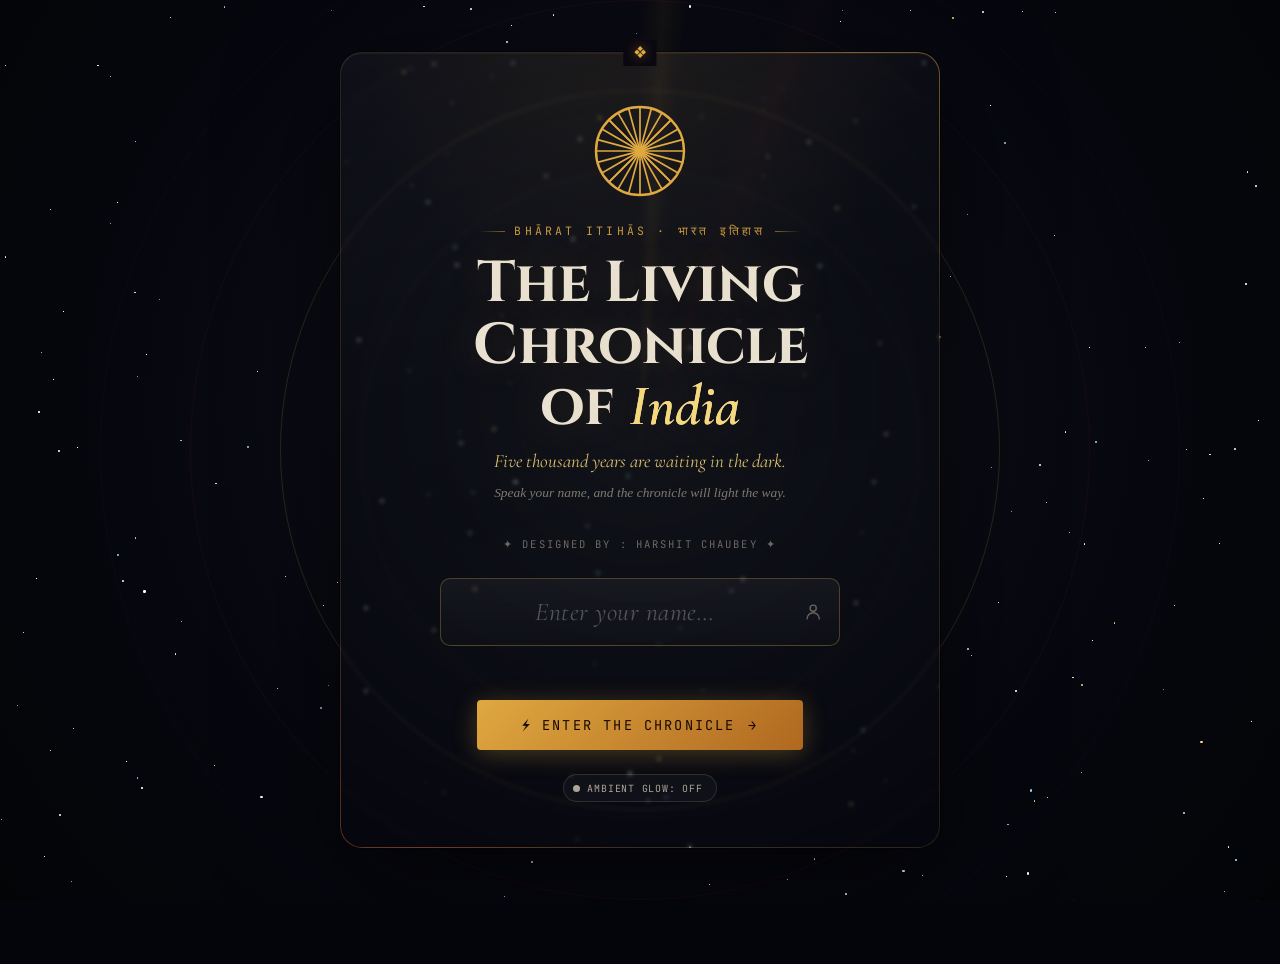
==== commit 9942b159: "Refactor chronicle into maintainable assets" ====
--- a/index.html
+++ b/index.html
@@ -16,2003 +16,11 @@
 <title>Bhārat Itihās — Interactive History of India | Empires, Battles & Freedom Struggle</title>
 <link rel="icon" href="data:image/svg+xml,%3Csvg xmlns='http://www.w3.org/2000/svg' viewBox='0 0 100 100'%3E%3Ccircle cx='50' cy='50' r='46' fill='none' stroke='%23DFA840' stroke-width='4'/%3E%3Ccircle cx='50' cy='50' r='6' fill='%23DFA840'/%3E%3Cg stroke='%23DFA840' stroke-width='3'%3E%3Cline x1='50' y1='8' x2='50' y2='92'/%3E%3Cline x1='8' y1='50' x2='92' y2='50'/%3E%3Cline x1='17' y1='17' x2='83' y2='83'/%3E%3Cline x1='83' y1='17' x2='17' y2='83'/%3E%3Cline x1='50' y1='8' x2='65' y2='28'/%3E%3Cline x1='50' y1='8' x2='35' y2='28'/%3E%3Cline x1='92' y1='50' x2='72' y2='65'/%3E%3Cline x1='92' y1='50' x2='72' y2='35'/%3E%3Cline x1='50' y1='92' x2='35' y2='72'/%3E%3Cline x1='50' y1='92' x2='65' y2='72'/%3E%3Cline x1='8' y1='50' x2='28' y2='35'/%3E%3Cline x1='8' y1='50' x2='28' y2='65'/%3E%3C/g%3E%3C/svg%3E">
 <link rel="preconnect" href="https://fonts.googleapis.com">
-<style>@media(prefers-reduced-motion:reduce){*{animation-duration:.01ms!important;transition-duration:.01ms!important;}}</style>
+
 <link href="https://fonts.googleapis.com/css2?family=Cinzel:wght@500;600;700;800&family=Cormorant+Garamond:ital,wght@0,400;0,500;0,600;0,700;1,400;1,500&family=Spectral:ital,wght@0,400;0,500;0,600;1,400&family=JetBrains+Mono:wght@400;500;600&display=swap" rel="stylesheet">
 <link href="https://fonts.googleapis.com/css2?family=Noto+Sans+Devanagari:wght@400;600&display=swap" rel="stylesheet">
-<style>
-:root{
-  --void:#04050A;--char:#13171F;--char2:#1C2230;
-  --ember:#8B2020;--ember-b:#E05C42;--ember-g:#FF8060;
-  --gold:#7A5C22;--gold-b:#DFA840;--gold-p:#F5D87A;
-  --bone:#EAE3D5;--bone-d:#ADA597;--mist:rgba(234,227,213,0.6);
-  --line:rgba(234,227,213,0.09);--lineb:rgba(223,168,64,0.3);
-  --teal-b:#2EC4B6;--violet-b:#9B7BE0;
-  /* time-travel theme layer — overridden at runtime by the Era Theme Engine */
-  --t-bg1:#0d0a05;--t-bg2:#04050A;--t-accent:#DFA840;--t-accent2:#E05C42;--t-glow:rgba(223,168,64,0.14);--t-mood:'The Chronicle';
-}
-*{box-sizing:border-box;margin:0;padding:0;}
-html{scroll-behavior:smooth;overflow-x:hidden;max-width:100%;}
-body{background:var(--void);color:var(--bone);font-family:'Spectral',serif;overflow-x:hidden;min-height:100vh;transition:background 1.1s ease;}
-.atm .g1, .nebula{transition:opacity 1.1s ease, background 1.1s ease;}
-h1,h2,h3{font-family:'Cinzel',serif;font-weight:700;}
-a{color:var(--ember-b);text-decoration:none;}
-button{cursor:pointer;font-family:inherit;}
-::selection{background:var(--gold-b);color:var(--void);}
-img{max-width:100%;display:block;}
-
-/* ══ GALAXY BACKGROUND ══ */
-#galaxy-canvas{
-  position:fixed;inset:0;z-index:0;pointer-events:none;
-  background:radial-gradient(ellipse at 50% 40%,var(--t-bg1) 0%,var(--t-bg2) 45%,#020308 100%);
-  transition:background 1.2s ease;
-}
-.nebula{
-  position:fixed;inset:0;z-index:0;pointer-events:none;
-  background:
-    radial-gradient(ellipse 70% 50% at 15% 20%,var(--t-glow),transparent 55%),
-    radial-gradient(ellipse 60% 40% at 85% 70%,rgba(139,32,32,.16),transparent 55%),
-    radial-gradient(ellipse 50% 35% at 55% 90%,rgba(20,60,100,.13),transparent 55%),
-    radial-gradient(ellipse 40% 30% at 30% 60%,var(--t-glow),transparent 50%);
-  animation:nebulaDrift 35s ease-in-out infinite alternate;
-  transition:background 1.2s ease;
-}
-@keyframes nebulaDrift{from{transform:scale(1) translate(0,0);}to{transform:scale(1.06) translate(1%,-1.5%);}}
-
-/* time-travel era indicator badge — now docked under the greeting, not floating */
-#eraIndicator{
-  display:flex; align-items:center; gap:.4rem;
-  margin-top:.2rem;
-  transition:border-color 1s ease, opacity .4s ease;
-  opacity:0;
-}
-#eraIndicator.show{opacity:1;}
-#eraIndicator .dot{width:6px;height:6px;border-radius:50%;background:var(--t-accent);box-shadow:0 0 6px 1px var(--t-glow);transition:background 1s ease;flex-shrink:0;animation:eraPulse 2.4s ease-in-out infinite;}
-@keyframes eraPulse{0%,100%{opacity:1;}50%{opacity:.4;}}
-#eraIndicator .label{font-family:'JetBrains Mono',monospace;font-size:.6rem;color:var(--bone-d);white-space:nowrap;}
-#eraIndicator .label strong{color:var(--t-accent);transition:color 1s ease;}
-
-/* parallax layers */
-.parallax-layer{position:fixed;inset:0;pointer-events:none;will-change:transform;}
-#stars-far{z-index:1;}
-#stars-mid{z-index:2;}
-#stars-near{z-index:3;}
-
-.vignette{position:fixed;inset:0;z-index:7;pointer-events:none;background:radial-gradient(ellipse at 50% 50%,transparent 55%,rgba(0,0,0,.7) 100%);}
-.grain{position:fixed;inset:0;z-index:6;pointer-events:none;opacity:.35;background-image:repeating-linear-gradient(0deg,rgba(255,255,255,.012) 0,transparent 1px,transparent 2px,rgba(255,255,255,.012) 3px);}
-
-/* embers */
-.embers{position:fixed;inset:0;z-index:4;pointer-events:none;overflow:hidden;}
-.ep{position:absolute;bottom:-3%;border-radius:50%;background:var(--ember-g);box-shadow:0 0 8px 3px rgba(255,120,80,.6);opacity:0;animation:emberRise linear infinite;}
-@keyframes emberRise{0%{opacity:0;transform:translateY(0) translateX(0);}8%{opacity:.95;}90%{opacity:.35;}100%{opacity:0;transform:translateY(-110vh) translateX(var(--d,20px));}}
-
-/* chakra */
-.ck{width:1em;height:1em;display:inline-flex;align-items:center;justify-content:center;flex-shrink:0;}
-.ck svg{width:100%;height:100%;display:block;}
-.ck.spin svg{animation:spin 2.6s linear infinite;}
-@keyframes spin{to{transform:rotate(360deg);}}
-@keyframes flicker{0%,100%{filter:drop-shadow(0 0 8px rgba(223,168,64,.6));}45%{filter:drop-shadow(0 0 18px rgba(223,168,64,1));}55%{filter:drop-shadow(0 0 5px rgba(223,168,64,.3));}78%{filter:drop-shadow(0 0 14px rgba(223,168,64,.8));}}
-
-/* ══ GATE ══ */
-#gate{position:fixed;inset:0;z-index:200;display:flex;align-items:center;justify-content:center;overflow:hidden;background:radial-gradient(circle at 50% 45%,#12141a 0%,#070810 55%,#030406 100%);transition:opacity 1.1s,visibility 1.1s;}
-#gate.opening{animation:gateFlash 1.1s ease forwards;}
-@keyframes gateFlash{0%{filter:brightness(1);}42%{filter:brightness(2.4);}100%{filter:brightness(0);opacity:0;visibility:hidden;}}
-#gate.hidden{opacity:0;visibility:hidden;pointer-events:none;}
-.gate-stars{position:absolute;inset:0;}
-.gstar{position:absolute;border-radius:50%;background:#fff;animation:twinkle linear infinite;}
-@keyframes twinkle{0%,100%{opacity:.06;}50%{opacity:.75;}}
-.gate-rays{position:absolute;width:160vmax;height:160vmax;left:50%;top:50%;transform:translate(-50%,-50%);background:conic-gradient(from 0deg,transparent 0deg,rgba(223,168,64,.05) 3deg,transparent 6deg,transparent 17deg,rgba(139,32,32,.035) 21deg,transparent 25deg);animation:rotRays 110s linear infinite;pointer-events:none;}
-@keyframes rotRays{to{transform:translate(-50%,-50%) rotate(360deg);}}
-.gate-ring{position:absolute;border-radius:50%;animation:ringPulse 7s ease-in-out infinite;}
-.gr1{width:min(720px,92vw);height:min(720px,92vw);border:1px solid rgba(223,168,64,.18);}
-.gr2{width:min(900px,102vw);height:min(900px,102vw);border:1px solid rgba(139,32,32,.13);animation-delay:2s;}
-.gr3{width:min(560px,76vw);height:min(560px,76vw);border:1px dashed rgba(223,168,64,.1);animation-delay:1s;}
-.gr4{width:min(1080px,112vw);height:min(1080px,112vw);border:1px solid rgba(60,20,100,.12);animation-delay:3s;}
-@keyframes ringPulse{0%,100%{transform:scale(1);opacity:.4;}50%{transform:scale(1.045);opacity:.9;}}
-.gate-frame{position:relative;z-index:10;width:min(600px,92vw);text-align:center;padding:3rem 2.5rem 2.8rem;}
-.gate-chakra{width:100px;height:100px;margin:0 auto 1.3rem;color:var(--gold-b);animation:flicker 3.2s ease-in-out infinite;}
-.gate-chakra svg{animation:spin 20s linear infinite;}
-.gate-eyebrow{font-family:'JetBrains Mono',monospace;font-size:.72rem;letter-spacing:.28em;text-transform:uppercase;color:var(--gold-b);margin-bottom:.8rem;opacity:.9;}
-.gate-title{font-family:'Cinzel',serif;font-size:clamp(2.3rem,6.5vw,3.6rem);color:var(--bone);line-height:1.07;margin:0 0 .5rem;text-shadow:0 0 40px rgba(223,168,64,.18);}
-.gate-title em{font-style:italic;font-family:'Cormorant Garamond',serif;font-weight:600;color:var(--gold-p);}
-.gate-sub{font-family:'Cormorant Garamond',serif;font-style:italic;font-size:1.18rem;color:var(--gold-p);opacity:.88;margin:0 0 .4rem;}
-.gate-tagline{font-size:.84rem;color:var(--bone-d);margin:0 0 2rem;opacity:.7;font-style:italic;}
-.gate-form{display:flex;flex-direction:column;gap:1rem;align-items:center;}
-.gate-input-wrap{width:100%;max-width:400px;}
-#nameInput{width:100%;background:rgba(255,255,255,.03);border:1px solid var(--lineb);border-radius:4px;color:var(--bone);font-family:'Cormorant Garamond',serif;font-size:1.6rem;text-align:center;padding:.9rem 1rem 1rem;outline:none;transition:box-shadow .25s,border-color .25s;letter-spacing:.02em;}
-#nameInput:focus{border-color:var(--gold-b);box-shadow:0 0 0 4px rgba(223,168,64,.12),0 0 30px rgba(223,168,64,.18);}
-#nameInput::placeholder{color:rgba(234,227,213,.3);font-style:italic;}
-.gate-preview{font-family:'JetBrains Mono',monospace;font-size:.76rem;color:var(--bone-d);min-height:1.3em;letter-spacing:.04em;}
-.gate-preview strong{color:var(--gold-b);font-weight:600;}
-.gate-enter{margin-top:.2rem;background:linear-gradient(135deg,var(--gold-b),#B06820);color:#180900;border:none;border-radius:4px;font-family:'JetBrains Mono',monospace;font-size:.85rem;letter-spacing:.14em;text-transform:uppercase;padding:1rem 2.8rem;box-shadow:0 4px 24px rgba(223,168,64,.3);transition:transform .2s,box-shadow .2s;}
-.gate-enter:hover{transform:translateY(-3px);box-shadow:0 8px 34px rgba(223,168,64,.5);}
-.gate-credit{font-family:'JetBrains Mono',monospace;font-size:.66rem;letter-spacing:.2em;text-transform:uppercase;color:var(--bone-d);margin:0 0 1.6rem;opacity:.6;text-align:center;}
-.gate-device-hint-backdrop{
-  display:none;
-  position:fixed;inset:0;
-  z-index:259;
-  align-items:center;justify-content:center;
-  padding:1.2rem;
-  background:rgba(3,4,8,.72);
-  backdrop-filter:blur(3px);
-  animation:gateHintBackdropIn .35s ease both;
-}
-.gate-device-hint-backdrop.closing{animation:gateHintBackdropOut .3s ease both;}
-@keyframes gateHintBackdropIn{from{opacity:0;}to{opacity:1;}}
-@keyframes gateHintBackdropOut{from{opacity:1;}to{opacity:0;}}
-.gate-device-hint{
-  position:relative;
-  z-index:260;
-  display:flex;
-  align-items:flex-start;gap:.7rem;
-  width:min(92vw,420px);
-  padding:1.1rem 1.1rem 1.1rem 1.2rem;
-  border:1px solid var(--lineb);
-  border-radius:14px;
-  background:rgba(18,20,26,.98);
-  box-shadow:0 20px 60px rgba(0,0,0,.55);
-  font-family:'Spectral',serif;
-  font-size:.8rem;
-  line-height:1.45;
-  color:var(--bone-d);
-  text-align:left;
-  animation:gateHintIn .38s cubic-bezier(.2,.9,.3,1.2) both;
-}
-.gate-device-hint.closing{animation:gateHintOut .28s ease both;}
-@keyframes gateHintIn{from{opacity:0;transform:scale(.88) translateY(10px);}to{opacity:1;transform:scale(1) translateY(0);}}
-@keyframes gateHintOut{from{opacity:1;transform:scale(1) translateY(0);}to{opacity:0;transform:scale(.92) translateY(6px);}}
-.gate-device-hint svg{flex-shrink:0;width:22px;height:22px;color:var(--gold-b);margin-top:.1rem;}
-.gate-device-hint strong{color:var(--gold-p);font-weight:600;}
-.gate-device-hint .ghc-text{flex:1;}
-.gate-device-hint .ghc-close{
-  flex-shrink:0;
-  background:none;border:none;cursor:pointer;
-  color:var(--bone-d);
-  font-size:1.1rem;line-height:1;
-  padding:.15rem .25rem;
-  margin:-.2rem -.3rem 0 0;
-  transition:color .15s;
-}
-.gate-device-hint .ghc-close:hover{color:var(--bone);}
-@media(max-width:760px){
-  .gate-device-hint-backdrop{display:flex;}
-}
-
-/* ══ GATE — ELEGANCE PASS ══ */
-/* layered gold foil border frame around the whole card */
-.gate-frame{
-  border:1px solid rgba(223,168,64,.16);
-  border-radius:22px;
-  background:
-    linear-gradient(165deg,rgba(255,255,255,.035),rgba(255,255,255,.005) 40%,transparent 70%),
-    radial-gradient(ellipse 90% 70% at 50% -10%,rgba(223,168,64,.07),transparent 60%);
-  box-shadow:
-    0 40px 110px rgba(0,0,0,.55),
-    0 0 0 1px rgba(0,0,0,.4),
-    inset 0 1px 0 rgba(255,255,255,.05);
-  backdrop-filter:blur(2px);
-  animation:gateFrameRise 1s cubic-bezier(.16,1,.3,1) both;
-}
-@keyframes gateFrameRise{from{opacity:0;transform:translateY(22px) scale(.97);}to{opacity:1;transform:translateY(0) scale(1);}}
-.gate-frame::before{
-  content:'';position:absolute;inset:-1px;border-radius:22px;padding:1px;pointer-events:none;
-  background:conic-gradient(from var(--gate-corner-deg,0deg),transparent 0%,rgba(223,168,64,.55) 8%,transparent 18%,transparent 50%,rgba(224,92,66,.4) 58%,transparent 68%,transparent 100%);
-  -webkit-mask:linear-gradient(#000 0 0) content-box,linear-gradient(#000 0 0);
-  -webkit-mask-composite:xor;mask-composite:exclude;
-  animation:gateCornerSpin 8s linear infinite;
-  opacity:.85;
-}
-@keyframes gateCornerSpin{to{--gate-corner-deg:360deg;}}
-@property --gate-corner-deg{syntax:'<angle>';inherits:false;initial-value:0deg;}
-/* small corner flourish, pure CSS, no extra DOM noise */
-.gate-frame::after{
-  content:'❖';position:absolute;top:-13px;left:50%;transform:translateX(-50%);
-  font-size:1rem;color:var(--gold-b);background:#0a0810;padding:0 .6rem;letter-spacing:0;
-  text-shadow:0 0 12px rgba(223,168,64,.5);
-}
-.gate-eyebrow{display:flex;align-items:center;justify-content:center;gap:.6rem;}
-.gate-eyebrow::before,.gate-eyebrow::after{content:'';width:26px;height:1px;background:linear-gradient(90deg,transparent,var(--gold-b));opacity:.6;}
-.gate-eyebrow::after{background:linear-gradient(90deg,var(--gold-b),transparent);}
-/* shimmering sweep across the title, like light catching engraved gold */
-.gate-title{
-  background:linear-gradient(100deg,var(--bone) 38%,var(--gold-p) 48%,var(--bone) 58%);
-  background-size:240% 100%;
-  -webkit-background-clip:text;background-clip:text;color:transparent;
-  animation:titleShimmer 7s ease-in-out infinite;
-}
-@keyframes titleShimmer{0%,100%{background-position:0% 0;}50%{background-position:100% 0;}}
-.gate-title em{-webkit-text-fill-color:var(--gold-p);}
-
-/* live counters strip */
-.gate-stats{display:flex;justify-content:center;gap:1.6rem;margin:1.5rem 0 1.7rem;flex-wrap:wrap;}
-.gate-stat{display:flex;flex-direction:column;align-items:center;gap:.15rem;}
-.gate-stat .gs-num{font-family:'Cinzel',serif;font-weight:700;font-size:1.3rem;color:var(--gold-p);text-shadow:0 0 16px rgba(223,168,64,.3);}
-.gate-stat .gs-lbl{font-family:'JetBrains Mono',monospace;font-size:.58rem;letter-spacing:.12em;text-transform:uppercase;color:var(--bone-d);}
-.gate-stat-divider{width:1px;align-self:stretch;background:linear-gradient(180deg,transparent,rgba(223,168,64,.25),transparent);}
-
-/* quick era chips — optional fast-entry shortcuts */
-.gate-chips{display:flex;justify-content:center;gap:.5rem;flex-wrap:wrap;margin:0 0 1.6rem;}
-.gate-chip{
-  font-family:'JetBrains Mono',monospace;font-size:.66rem;letter-spacing:.06em;
-  color:var(--bone-d);border:1px solid rgba(234,227,213,.14);background:rgba(255,255,255,.025);
-  padding:.38rem .85rem;border-radius:20px;transition:all .22s ease;
-}
-.gate-chip:hover{border-color:var(--gold-b);color:var(--gold-p);background:rgba(223,168,64,.1);transform:translateY(-2px);}
-
-.gate-input-wrap{position:relative;}
-#nameInput{
-  background:linear-gradient(180deg,rgba(255,255,255,.045),rgba(255,255,255,.015));
-  border-radius:10px;padding:1.05rem 3.1rem 1.1rem 1.2rem;
-  transition:box-shadow .3s ease,border-color .3s ease,background .3s ease;
-}
-#nameInput:focus{background:linear-gradient(180deg,rgba(255,255,255,.06),rgba(255,255,255,.02));}
-.gate-input-wrap .gi-icon{
-  position:absolute;right:1.1rem;top:50%;transform:translateY(-50%);
-  width:1.15rem;height:1.15rem;color:var(--bone-d);opacity:.55;pointer-events:none;transition:opacity .25s,color .25s;
-}
-.gate-input-wrap:focus-within .gi-icon{opacity:.95;color:var(--gold-b);}
-.gate-input-wrap.invalid #nameInput{animation:gateShake .42s ease;border-color:var(--ember-b);}
-@keyframes gateShake{0%,100%{transform:translateX(0);}20%{transform:translateX(-7px);}40%{transform:translateX(6px);}60%{transform:translateX(-4px);}80%{transform:translateX(3px);}}
-
-.gate-preview{min-height:1.4em;}
-.gate-preview .gp-spark{display:inline-block;animation:sparkPop .5s ease;}
-@keyframes sparkPop{from{opacity:0;transform:scale(.6) rotate(-15deg);}to{opacity:1;transform:scale(1) rotate(0);}}
-
-.gate-enter{position:relative;overflow:hidden;letter-spacing:.16em;}
-.gate-enter::before{
-  content:'';position:absolute;top:0;left:-60%;width:40%;height:100%;
-  background:linear-gradient(110deg,transparent,rgba(255,255,255,.45),transparent);
-  transform:skewX(-20deg);transition:left .65s ease;
-}
-.gate-enter:hover::before{left:130%;}
-.gate-enter:active{transform:translateY(-1px) scale(.985);}
-.gate-enter .ce-arrow{display:inline-block;transition:transform .25s ease;margin-left:.15rem;}
-.gate-enter:hover .ce-arrow{transform:translateX(4px);}
-
-.gate-meta-row{display:flex;align-items:center;justify-content:center;gap:1.1rem;margin-top:1.5rem;flex-wrap:wrap;}
-.gate-ambient-toggle{
-  display:flex;align-items:center;gap:.45rem;background:rgba(255,255,255,.03);
-  border:1px solid rgba(234,227,213,.13);border-radius:20px;padding:.4rem .85rem .4rem .6rem;
-  font-family:'JetBrains Mono',monospace;font-size:.62rem;letter-spacing:.08em;text-transform:uppercase;
-  color:var(--bone-d);transition:.22s;
-}
-.gate-ambient-toggle:hover{border-color:var(--gold-b);color:var(--gold-p);}
-.gate-ambient-toggle .ga-dot{width:7px;height:7px;border-radius:50%;background:var(--bone-d);transition:.22s;}
-.gate-ambient-toggle.on .ga-dot{background:var(--ember-g);box-shadow:0 0 6px 2px rgba(255,120,80,.55);}
-
-/* returning-visitor ribbon */
-.gate-return-banner{
-  display:none;align-items:center;gap:.5rem;justify-content:center;
-  font-family:'JetBrains Mono',monospace;font-size:.66rem;letter-spacing:.06em;
-  color:var(--gold-p);background:rgba(223,168,64,.08);border:1px solid rgba(223,168,64,.22);
-  border-radius:20px;padding:.45rem 1rem;margin:0 0 1.3rem;max-width:90%;
-}
-.gate-return-banner.show{display:inline-flex;margin-left:auto;margin-right:auto;animation:panelRise2 .4s ease;}
-@keyframes panelRise2{from{opacity:0;transform:translateY(-6px);}to{opacity:1;transform:translateY(0);}}
-.gate-return-banner button{background:none;border:none;color:var(--gold-b);text-decoration:underline;font-family:inherit;font-size:inherit;cursor:pointer;}
-
-/* drifting glyph constellation behind the card — monuments/symbols of India, very subtle */
-.gate-glyphs{position:absolute;inset:0;z-index:1;pointer-events:none;overflow:hidden;}
-.gate-glyph{
-  position:absolute;opacity:0;color:var(--gold-b);
-  animation:glyphDrift linear infinite;
-  filter:drop-shadow(0 0 10px rgba(223,168,64,.25));
-}
-.gate-glyph svg{width:100%;height:100%;}
-@keyframes glyphDrift{
-  0%{opacity:0;transform:translateY(0) rotate(0deg) scale(.85);}
-  8%{opacity:.16;}
-  50%{opacity:.22;}
-  92%{opacity:.1;}
-  100%{opacity:0;transform:translateY(-12vh) rotate(8deg) scale(1.05);}
-}
-
-@media(max-width:560px){
-  .gate-frame{padding:2.4rem 1.4rem 2.2rem;border-radius:18px;}
-  .gate-stats{gap:1rem;}
-  .gate-stat .gs-num{font-size:1.1rem;}
-  .gate-chips{gap:.4rem;}
-  .gate-chip{font-size:.62rem;padding:.32rem .7rem;}
-  .gate-meta-row{flex-direction:column;gap:.7rem;}
-}
-
-/* ── WELCOME POPUP ── */
-#welcomePopup{position:fixed;inset:0;z-index:300;display:none;align-items:center;justify-content:center;background:rgba(2,3,6,.82);backdrop-filter:blur(6px);padding:1.5rem;}
-#welcomePopup.visible{display:flex;animation:wpFade .4s ease;}
-@keyframes wpFade{from{opacity:0;}to{opacity:1;}}
-.wp-card{position:relative;width:min(520px,100%);text-align:center;padding:2.6rem 2.2rem 2.2rem;border-radius:14px;border:1px solid var(--lineb);background:linear-gradient(165deg,rgba(28,20,10,.96),rgba(8,9,14,.98));box-shadow:0 24px 70px rgba(0,0,0,.65),0 0 0 1px rgba(223,168,64,.08);animation:wpRise .5s ease;}
-@keyframes wpRise{from{opacity:0;transform:translateY(18px) scale(.96);}to{opacity:1;transform:translateY(0) scale(1);}}
-.wp-card::before{content:"";position:absolute;inset:0;border-radius:14px;background:radial-gradient(circle at 50% 0%,rgba(223,168,64,.1),transparent 60%);pointer-events:none;}
-.wp-chakra{width:54px;height:54px;margin:0 auto 1.1rem;color:var(--gold-b);animation:flicker 3.2s ease-in-out infinite;}
-.wp-chakra svg{animation:spin 14s linear infinite;}
-.wp-greet{font-family:'Cinzel',serif;font-size:1.5rem;color:var(--bone);margin:0 0 .3rem;}
-.wp-greet strong{color:var(--gold-b);}
-.wp-sub{font-family:'JetBrains Mono',monospace;font-size:.66rem;letter-spacing:.16em;text-transform:uppercase;color:var(--bone-d);margin-bottom:1.6rem;}
-.wp-quote{font-family:'Cormorant Garamond',serif;font-style:italic;font-size:1.28rem;line-height:1.6;color:var(--gold-p);margin:0 0 .8rem;position:relative;padding:0 .4rem;}
-.wp-quote::before{content:"\201C";color:var(--ember-b);opacity:.4;font-size:1.6em;position:absolute;left:-.55rem;top:-.3rem;}
-.wp-attr{font-family:'JetBrains Mono',monospace;font-size:.72rem;letter-spacing:.08em;color:var(--bone-d);margin-bottom:1.8rem;}
-.wp-attr::before{content:"— ";}
-.wp-continue{background:linear-gradient(135deg,var(--gold-b),#B06820);color:#180900;border:none;border-radius:5px;font-family:'JetBrains Mono',monospace;font-size:.78rem;letter-spacing:.12em;text-transform:uppercase;padding:.85rem 2.2rem;box-shadow:0 4px 18px rgba(223,168,64,.3);transition:transform .2s,box-shadow .2s;}
-.wp-continue:hover{transform:translateY(-2px);box-shadow:0 8px 26px rgba(223,168,64,.46);}
-.wp-credit{margin-top:1.6rem;display:inline-block;font-family:'JetBrains Mono',monospace;font-size:.65rem;letter-spacing:.14em;text-transform:uppercase;color:var(--void);background:var(--gold-b);padding:.35rem 1rem;border-radius:14px;font-weight:600;}
-
-/* ══ SITE SHELL ══ */
-#site{position:relative;z-index:8;display:none;}
-
-/* ── HEADER ── */
-header.top{
-  border-bottom:1px solid var(--line);
-  padding:.85rem 4vw;
-  padding-top:calc(.85rem + env(safe-area-inset-top,0px));
-  display:grid;
-  grid-template-columns:auto 1fr auto;
-  align-items:center;
-  gap:1rem;
-  position:sticky;top:0;z-index:50;
-  background:rgba(4,5,10,.9);backdrop-filter:blur(12px);
-}
-.brand{display:flex;align-items:center;gap:.6rem;}
-.brand .ck{width:1.55rem;height:1.55rem;color:var(--ember-b);}
-.brand-text{display:flex;flex-direction:column;line-height:1.05;}
-.brand-name{font-family:'Cinzel',serif;font-weight:700;font-size:1.08rem;letter-spacing:.02em;}
-.brand-tag{font-family:'JetBrains Mono',monospace;font-size:.56rem;letter-spacing:.16em;color:var(--ember-b);text-transform:uppercase;}
-/* nav centered */
-nav.nav-links{display:flex;justify-content:center;gap:1.4rem;}
-nav.nav-links a{font-family:'JetBrains Mono',monospace;font-size:.66rem;letter-spacing:.1em;text-transform:uppercase;color:var(--bone-d);transition:color .2s;}
-nav.nav-links a:hover{color:var(--gold-b);}
-/* right panel: name + clock stacked */
-.header-right{display:flex;flex-direction:column;align-items:flex-end;gap:.25rem;}
-.greeting-line{font-family:'JetBrains Mono',monospace;font-size:.72rem;color:var(--bone-d);}
-.greeting-line strong{color:var(--gold-b);font-size:.82rem;}
-.clock-block{display:flex;flex-direction:column;align-items:flex-end;}
-.clock-time{font-family:'JetBrains Mono',monospace;font-size:1.1rem;font-weight:600;color:var(--gold-b);letter-spacing:.06em;line-height:1;}
-.clock-date{font-family:'JetBrains Mono',monospace;font-size:.58rem;color:var(--bone-d);letter-spacing:.05em;text-transform:uppercase;margin-top:.1rem;}
-
-/* ── TICKER ── */
-.ticker-wrap{border-bottom:1px solid var(--line);background:rgba(8,6,2,.7);padding:.5rem 4vw;display:flex;align-items:center;gap:.8rem;overflow:hidden;}
-.ticker-label{font-family:'JetBrains Mono',monospace;font-size:.6rem;letter-spacing:.14em;text-transform:uppercase;color:var(--ember-b);white-space:nowrap;flex-shrink:0;display:flex;align-items:center;gap:.35rem;}
-.ticker-dot{width:7px;height:7px;border-radius:50%;background:var(--ember-b);animation:blink 1.3s ease-in-out infinite;}
-@keyframes blink{0%,100%{opacity:1;}50%{opacity:.15;}}
-.ticker-events{flex:1;position:relative;height:1.4rem;overflow:hidden;}
-.ticker-item{position:absolute;inset:0;display:flex;align-items:center;font-size:.82rem;color:var(--bone-d);cursor:pointer;white-space:nowrap;opacity:0;transition:opacity .65s ease;padding:0 .15rem;}
-.ticker-item:hover{color:var(--gold-b);}
-.ticker-item.visible{opacity:1;}
-.ticker-item .yr{font-family:'JetBrains Mono',monospace;font-size:.7rem;color:var(--ember-b);margin-right:.45rem;flex-shrink:0;}
-
-/* ── HERO ── */
-.hero{padding:4.5rem 5vw 2rem;max-width:1100px;margin:0 auto;text-align:center;}
-.hero-eyebrow{font-family:'JetBrains Mono',monospace;font-size:.74rem;letter-spacing:.26em;text-transform:uppercase;color:var(--ember-b);margin-bottom:1rem;}
-.hero h1{font-size:clamp(2.3rem,5.8vw,4.4rem);margin:0 0 1rem;color:var(--bone);line-height:1.07;}
-.hero h1 em{font-style:italic;font-family:'Cormorant Garamond',serif;font-weight:600;color:var(--gold-b);}
-.hero-lede{font-size:1.12rem;max-width:660px;margin:0 auto 2.2rem;color:var(--mist);line-height:1.72;}
-/* stats — 2×2 on mobile, single row on desktop */
-.stats-row{display:grid;grid-template-columns:repeat(2,1fr);gap:.75rem;max-width:520px;margin:0 auto 3rem;}
-@media(min-width:600px){.stats-row{grid-template-columns:repeat(4,1fr);max-width:700px;}}
-.stat-pill{display:flex;flex-direction:column;align-items:center;gap:.2rem;font-family:'JetBrains Mono',monospace;font-size:.68rem;color:var(--bone-d);border:1px solid var(--lineb);padding:.7rem .5rem;border-radius:8px;background:rgba(223,168,64,.04);}
-.stat-pill .num{font-size:1.2rem;font-weight:600;color:var(--gold-b);font-family:'Cinzel',serif;}
-
-/* ── GATEWAY ── */
-.gateway{padding:0 5vw 4rem;max-width:1100px;margin:0 auto;}
-.gw-grid{display:grid;grid-template-columns:repeat(3,1fr);gap:1.2rem;}
-@media(max-width:900px){.gw-grid{grid-template-columns:repeat(2,1fr);}}
-@media(max-width:560px){.gw-grid{grid-template-columns:1fr;}}
-.gw-card{position:relative;text-align:left;padding:1.8rem 1.6rem 1.7rem;border-radius:10px;cursor:pointer;overflow:hidden;border:1px solid var(--line);background:linear-gradient(158deg,rgba(255,255,255,.038),rgba(255,255,255,.008));transition:transform .3s,border-color .3s,box-shadow .3s;}
-.gw-card::before{content:"";position:absolute;inset:0;opacity:0;transition:opacity .35s;}
-.gw-card:hover{transform:translateY(-6px);border-color:var(--lineb);box-shadow:0 18px 44px rgba(0,0,0,.55);}
-.gw-card:hover::before{opacity:1;}
-.gw-card.active{border-color:var(--gold-b);box-shadow:0 0 0 1px rgba(223,168,64,.3),0 16px 40px rgba(0,0,0,.6);}
-.gw-card.c-era::before{background:radial-gradient(circle at 25% 0%,rgba(139,32,32,.2),transparent 65%);}
-.gw-card.c-topic::before{background:radial-gradient(circle at 25% 0%,rgba(122,92,34,.2),transparent 65%);}
-.gw-card.c-date::before{background:radial-gradient(circle at 25% 0%,rgba(26,107,107,.2),transparent 65%);}
-.gw-card.c-guess::before{background:radial-gradient(circle at 25% 0%,rgba(155,123,224,.2),transparent 65%);}
-.gw-card.c-notes::before{background:radial-gradient(circle at 25% 0%,rgba(46,196,182,.2),transparent 65%);}
-.gw-card.c-discover::before{background:radial-gradient(circle at 25% 0%,rgba(223,168,64,.2),transparent 65%);}
-.gw-badge{display:inline-flex;align-items:center;gap:.35rem;font-family:'JetBrains Mono',monospace;font-size:.6rem;letter-spacing:.13em;text-transform:uppercase;padding:.26rem .68rem;border-radius:20px;margin-bottom:.9rem;}
-.c-era .gw-badge{background:rgba(139,32,32,.2);color:var(--ember-b);border:1px solid rgba(139,32,32,.3);}
-.c-topic .gw-badge{background:rgba(122,92,34,.2);color:var(--gold-b);border:1px solid rgba(122,92,34,.3);}
-.c-date .gw-badge{background:rgba(26,107,107,.2);color:var(--teal-b);border:1px solid rgba(26,107,107,.3);}
-.c-guess .gw-badge{background:rgba(155,123,224,.2);color:var(--violet-b);border:1px solid rgba(155,123,224,.3);}
-.c-notes .gw-badge{background:rgba(46,196,182,.2);color:var(--teal-b);border:1px solid rgba(46,196,182,.3);}
-.c-discover .gw-badge{background:rgba(223,168,64,.2);color:var(--gold-b);border:1px solid rgba(223,168,64,.3);}
-.gw-icon-big{width:50px;height:50px;margin-bottom:1rem;}
-.gw-icon-big svg{width:100%;height:100%;}
-.c-era .gw-icon-big{color:var(--ember-b);}
-.c-topic .gw-icon-big{color:var(--gold-b);}
-.c-date .gw-icon-big{color:var(--teal-b);}
-.c-guess .gw-icon-big{color:var(--violet-b);}
-.c-notes .gw-icon-big{color:var(--teal-b);}
-.c-discover .gw-icon-big{color:var(--gold-b);}
-.discovery-filter-row{display:flex;flex-wrap:wrap;gap:.4rem;margin-top:1rem;position:relative;z-index:5;}
-.discovery-filter-chip{background:rgba(255,255,255,.04);border:1px solid var(--lineb);color:var(--bone-d);padding:.32rem .7rem;border-radius:14px;font-family:'JetBrains Mono',monospace;font-size:.62rem;letter-spacing:.04em;cursor:pointer;transition:all .2s;}
-.discovery-filter-chip:hover{border-color:var(--gold-b);color:var(--bone);}
-.discovery-filter-chip.active{background:rgba(223,168,64,.18);border-color:var(--gold-b);color:var(--gold-b);}
-.gw-title{font-family:'Cinzel',serif;font-size:1.22rem;color:var(--bone);margin:0 0 .5rem;letter-spacing:.01em;}
-.gw-desc{font-size:.93rem;color:var(--bone-d);line-height:1.56;margin:0 0 1rem;}
-.gw-pills{display:flex;flex-wrap:wrap;gap:.38rem;}
-.gw-pill{font-family:'JetBrains Mono',monospace;font-size:.6rem;padding:.2rem .55rem;border-radius:12px;border:1px solid rgba(255,255,255,.1);color:var(--bone-d);}
-.gw-arrow{position:absolute;bottom:1.4rem;right:1.5rem;font-size:1.2rem;opacity:.3;transition:opacity .2s,transform .2s;}
-.gw-card:hover .gw-arrow{opacity:.8;transform:translateX(3px);}
-
-/* ── SEARCH PANEL ── */
-.search-panel{margin-top:1.6rem;display:none;border:1px solid var(--lineb);border-radius:10px;padding:1.8rem 2rem;background:linear-gradient(158deg,rgba(255,255,255,.04),rgba(255,255,255,.012));animation:panelRise .38s ease;}
-.search-panel.visible{display:block;}
-@keyframes panelRise{from{opacity:0;transform:translateY(-10px);}to{opacity:1;transform:translateY(0);}}
-.sp-label{font-family:'JetBrains Mono',monospace;font-size:.7rem;letter-spacing:.13em;text-transform:uppercase;color:var(--gold-b);margin-bottom:1rem;}
-.sp-row{display:flex;gap:.7rem;}
-@media(max-width:600px){.sp-row{flex-direction:column;}}
-#queryInput{flex:1;font-family:'Spectral',serif;font-size:1.1rem;padding:.9rem 1.1rem;border:1px solid var(--line);border-radius:7px;background:rgba(0,0,0,.4);color:var(--bone);outline:none;transition:border-color .2s;}
-#queryInput:focus{border-color:var(--gold-b);}
-#queryInput::placeholder{color:var(--bone-d);opacity:.55;}
-.go-btn{background:linear-gradient(135deg,var(--ember-b),var(--ember));color:#180A08;border:none;border-radius:7px;padding:.9rem 1.7rem;font-family:'JetBrains Mono',monospace;font-size:.76rem;letter-spacing:.1em;text-transform:uppercase;display:flex;align-items:center;gap:.5rem;box-shadow:0 4px 18px rgba(224,92,66,.28);transition:transform .2s,box-shadow .2s;white-space:nowrap;}
-.go-btn:hover{transform:translateY(-2px);box-shadow:0 8px 26px rgba(224,92,66,.45);}
-.go-btn:disabled{opacity:.5;cursor:wait;transform:none;}
-.chip-row{margin-top:.9rem;display:flex;gap:.45rem;flex-wrap:wrap;}
-.chip{font-size:.8rem;padding:.35rem .8rem;border:1px solid var(--line);background:rgba(255,255,255,.02);border-radius:20px;color:var(--bone-d);font-family:'Spectral',serif;transition:all .17s;}
-.chip:hover{border-color:var(--gold-b);color:var(--gold-b);background:rgba(223,168,64,.07);}
-#resultArea{margin-top:1.6rem;}
-.loading-row{display:flex;align-items:center;gap:.9rem;font-family:'JetBrains Mono',monospace;font-size:.88rem;color:var(--gold-b);padding:2rem 0;}
-.loading-row .ck{width:1.4rem;height:1.4rem;}
-.error-box{border:1px solid var(--ember);background:rgba(139,32,32,.09);border-radius:8px;padding:1.2rem 1.4rem;font-size:.95rem;color:#F5A898;}
-
-/* ── RESULT ── */
-.scroll-result{animation:rise .42s ease;}
-@keyframes rise{from{opacity:0;transform:translateY(12px);}to{opacity:1;transform:translateY(0);}}
-.res-header{margin-bottom:1.5rem;padding-bottom:1.3rem;border-bottom:1px solid var(--line);}
-.res-header h3{font-family:'Cinzel',serif;font-size:1.85rem;color:var(--bone);margin:0 0 .4rem;line-height:1.15;}
-.res-period{font-family:'JetBrains Mono',monospace;font-size:.7rem;color:var(--ember-b);letter-spacing:.08em;text-transform:uppercase;}
-.res-badge{display:inline-flex;align-items:center;gap:.4rem;font-family:'JetBrains Mono',monospace;font-size:.63rem;letter-spacing:.12em;text-transform:uppercase;padding:.28rem .75rem;border-radius:20px;background:rgba(223,168,64,.12);border:1px solid rgba(223,168,64,.25);color:var(--gold-b);margin-top:.55rem;}
-.story-launch-btn{
-  display:inline-flex; align-items:center; gap:.4rem; margin-top:.7rem; margin-left:.5rem;
-  background:linear-gradient(135deg,var(--t-accent),var(--t-accent2)); color:#0a0604;
-  border:none; border-radius:20px; padding:.4rem .9rem; font-family:'JetBrains Mono',monospace;
-  font-size:.66rem; letter-spacing:.08em; text-transform:uppercase; cursor:pointer;
-  box-shadow:0 4px 14px rgba(0,0,0,.3); transition:transform .2s,box-shadow .2s;
-}
-.story-launch-btn:hover{transform:translateY(-2px);box-shadow:0 8px 20px rgba(0,0,0,.4);}
-.res-hook{
-  font-family:'Cormorant Garamond',serif; font-style:italic; font-size:1.32rem; line-height:1.6;
-  color:var(--gold-p); margin:1.1rem 0 1.6rem; padding:1rem 1.3rem; border-left:3px solid var(--t-accent);
-  background:rgba(255,255,255,.025); border-radius:0 6px 6px 0;
-}
-
-/* journey trail */
-#journeyTrail{display:none;max-width:1100px;margin:0 auto 1.2rem;padding:0 5vw;}
-.journey-label{font-family:'JetBrains Mono',monospace;font-size:.66rem;letter-spacing:.12em;text-transform:uppercase;color:var(--bone-d);margin-bottom:.5rem;}
-.journey-path{display:flex;align-items:center;gap:.4rem;flex-wrap:wrap;}
-.journey-stop{font-family:'JetBrains Mono',monospace;font-size:.78rem;color:var(--t-accent);border:1px solid var(--lineb);padding:.3rem .7rem;border-radius:14px;cursor:pointer;transition:background .2s;}
-.journey-stop:hover{background:rgba(223,168,64,.1);}
-.journey-arrow{color:var(--bone-d);font-size:.8rem;}
-
-/* ── STORY MODE ── */
-#storyMode{position:fixed;inset:0;z-index:800;display:none;background:#020203;}
-#storyMode.active{display:block;}
-.story-scene{position:absolute;inset:0;display:flex;flex-direction:column;align-items:center;justify-content:center;padding:6vh 6vw;text-align:center;opacity:0;transition:opacity .8s ease;overflow:hidden;}
-.story-scene.active{opacity:1;}
-.story-scene-bg{position:absolute;inset:0;z-index:0;background:radial-gradient(ellipse at 50% 40%,var(--t-bg1) 0%,#020203 75%);transform:scale(1.08);transition:transform 9s linear;}
-.story-scene.active .story-scene-bg{transform:scale(1.22);}
-.story-scene-bg::after{content:'';position:absolute;inset:0;background-image:radial-gradient(1.5px 1.5px at 20% 30%,rgba(255,255,255,.5) 50%,transparent 100%),radial-gradient(1px 1px at 70% 60%,rgba(255,255,255,.35) 50%,transparent 100%),radial-gradient(1.5px 1.5px at 45% 80%,rgba(255,255,255,.4) 50%,transparent 100%),radial-gradient(1px 1px at 85% 15%,rgba(255,255,255,.3) 50%,transparent 100%);opacity:.5;}
-.story-scene-glow{position:absolute;inset:0;z-index:0;opacity:.55;mix-blend-mode:screen;pointer-events:none;transition:opacity 1s ease;}
-.story-scene-icon{position:relative;z-index:1;width:64px;height:64px;margin:0 auto 1.4rem;opacity:.92;filter:drop-shadow(0 0 18px var(--t-glow));animation:storyIconFloat 4s ease-in-out infinite;}
-.story-scene-icon svg{width:100%;height:100%;stroke:var(--t-accent);}
-@keyframes storyIconFloat{0%,100%{transform:translateY(0px);}50%{transform:translateY(-7px);}}
-.story-scene-content{position:relative;z-index:1;max-width:740px;}
-.story-caption{font-family:'JetBrains Mono',monospace;font-size:.74rem;letter-spacing:.2em;text-transform:uppercase;color:var(--t-accent);margin-bottom:1.2rem;display:flex;align-items:center;justify-content:center;gap:.6rem;}
-.story-caption::before,.story-caption::after{content:'';width:24px;height:1px;background:var(--t-accent);opacity:.5;}
-.story-text{font-family:'Cormorant Garamond',serif;font-size:clamp(1.3rem,3.2vw,2rem);line-height:1.6;color:var(--bone);animation:storyTextRise .9s ease both;}
-@keyframes storyTextRise{from{opacity:0;transform:translateY(14px);}to{opacity:1;transform:translateY(0);}}
-.story-scene-vignette{position:absolute;inset:0;z-index:0;background:radial-gradient(ellipse at 50% 50%,transparent 35%,rgba(0,0,0,.65) 100%);pointer-events:none;}
-.story-counter{position:absolute;top:1.3rem;left:5vw;z-index:10;font-family:'JetBrains Mono',monospace;font-size:.68rem;letter-spacing:.1em;color:var(--bone-d);}
-.story-progress{position:absolute;top:0;left:0;right:0;display:flex;gap:.3rem;padding:1rem 5vw;z-index:10;}
-.story-progress-bar{flex:1;height:3px;background:rgba(255,255,255,.15);border-radius:2px;overflow:hidden;}
-.story-progress-fill{height:100%;background:var(--t-accent);width:0%;transition:width .25s linear;}
-.story-progress-bar.done .story-progress-fill{width:100%;}
-.story-close{position:absolute;top:1rem;right:5vw;z-index:10;background:rgba(255,255,255,.08);border:none;color:var(--bone);width:34px;height:34px;border-radius:50%;font-size:1.1rem;display:flex;align-items:center;justify-content:center;}
-.story-nav{position:absolute;bottom:2.5rem;left:0;right:0;display:flex;justify-content:center;gap:1rem;z-index:10;}
-.story-nav button{background:rgba(255,255,255,.06);border:1px solid var(--lineb);color:var(--bone);padding:.7rem 1.6rem;border-radius:24px;font-family:'JetBrains Mono',monospace;font-size:.74rem;letter-spacing:.08em;text-transform:uppercase;transition:background .2s;}
-.story-nav button:hover{background:rgba(255,255,255,.12);}
-.story-title-card{position:relative;z-index:1;text-align:center;}
-.story-title-card h2{font-family:'Cinzel',serif;font-size:clamp(2rem,5vw,3.2rem);color:var(--bone);margin-bottom:.6rem;}
-.story-title-card .yr{font-family:'JetBrains Mono',monospace;color:var(--t-accent);letter-spacing:.1em;}
-@media(max-width:640px){.story-nav{bottom:1.5rem;gap:.6rem;}.story-nav button{padding:.6rem 1.1rem;font-size:.68rem;}}
-
-/* ── GUESS MODE ── */
-#guessMode{position:fixed;inset:0;z-index:500;display:none;background:radial-gradient(ellipse at 50% 30%,#14101f 0%,#06050a 70%);overflow-y:auto;}
-#guessMode.active{display:block;}
-.guess-close{position:fixed;top:calc(1rem + env(safe-area-inset-top,0px));right:5vw;z-index:20;background:rgba(255,255,255,.08);border:none;color:var(--bone);width:34px;height:34px;border-radius:50%;font-size:1.1rem;display:flex;align-items:center;justify-content:center;cursor:pointer;}
-.guess-wrap{max-width:640px;margin:0 auto;padding:5rem 6vw 4rem;min-height:100vh;display:flex;flex-direction:column;justify-content:center;}
-
-.guess-setup{text-align:center;}
-.guess-setup h2{font-family:'Cinzel',serif;font-size:clamp(1.8rem,5vw,2.6rem);color:var(--bone);margin-bottom:.6rem;}
-.guess-setup p{color:var(--bone-d);margin-bottom:2.2rem;}
-.guess-option-group{margin-bottom:1.8rem;text-align:left;}
-.guess-option-label{font-family:'JetBrains Mono',monospace;font-size:.68rem;letter-spacing:.12em;text-transform:uppercase;color:var(--violet-b);margin-bottom:.7rem;}
-.guess-pills{display:flex;gap:.6rem;flex-wrap:wrap;}
-.guess-pill-btn{background:rgba(255,255,255,.03);border:1px solid var(--line);color:var(--bone-d);padding:.6rem 1.1rem;border-radius:20px;font-family:'JetBrains Mono',monospace;font-size:.78rem;cursor:pointer;transition:all .2s;}
-.guess-pill-btn.selected{background:rgba(155,123,224,.18);border-color:var(--violet-b);color:var(--violet-b);}
-.guess-pill-btn:hover{border-color:var(--violet-b);}
-.guess-start-btn{margin-top:1rem;background:linear-gradient(135deg,var(--violet-b),#6B4FB8);color:#0d0716;border:none;border-radius:24px;padding:1rem 2.6rem;font-family:'JetBrains Mono',monospace;font-size:.82rem;letter-spacing:.12em;text-transform:uppercase;cursor:pointer;box-shadow:0 4px 20px rgba(155,123,224,.3);}
-.guess-start-btn:hover{transform:translateY(-2px);}
-
-.guess-question-screen{display:none;}
-.guess-question-screen.active{display:block;}
-.guess-progress-row{display:flex;justify-content:space-between;align-items:center;margin-bottom:1.5rem;font-family:'JetBrains Mono',monospace;font-size:.74rem;color:var(--bone-d);}
-.guess-timer-row{display:flex;align-items:center;gap:.7rem;margin-bottom:1.3rem;}
-.guess-timer-track{flex:1;height:6px;border-radius:4px;background:rgba(255,255,255,.08);overflow:hidden;}
-.guess-timer-fill{height:100%;width:100%;background:linear-gradient(90deg,var(--violet-b),#6B4FB8);border-radius:4px;transition:width 1s linear,background-color .3s;}
-.guess-timer-fill.warn{background:linear-gradient(90deg,var(--gold-b),var(--ember-b));}
-.guess-timer-fill.danger{background:var(--ember-g);animation:guessTimerPulse .6s ease-in-out infinite;}
-@keyframes guessTimerPulse{0%,100%{opacity:1;}50%{opacity:.55;}}
-.guess-timer-num{font-family:'JetBrains Mono',monospace;font-size:.78rem;color:var(--bone-d);min-width:28px;text-align:right;}
-.guess-timer-num.warn{color:var(--gold-b);}
-.guess-timer-num.danger{color:var(--ember-g);}
-.guess-score-badge{color:var(--violet-b);}
-.guess-emoji-stage{font-size:5rem;text-align:center;margin-bottom:1.5rem;filter:drop-shadow(0 0 24px rgba(155,123,224,.3));animation:guessEmojiIn .4s ease;}
-@keyframes guessEmojiIn{from{opacity:0;transform:scale(.8);}to{opacity:1;transform:scale(1);}}
-.guess-q-text{font-family:'Cormorant Garamond',serif;font-size:1.3rem;line-height:1.5;color:var(--bone);text-align:center;margin-bottom:2rem;}
-.guess-options{display:grid;grid-template-columns:1fr 1fr;gap:.8rem;}
-@media(max-width:560px){.guess-options{grid-template-columns:1fr;}}
-.guess-opt-btn{background:rgba(255,255,255,.03);border:1px solid var(--line);color:var(--bone);padding:1rem 1.2rem;border-radius:10px;font-size:.96rem;text-align:left;cursor:pointer;transition:all .2s;}
-.guess-opt-btn:hover:not(:disabled){border-color:var(--violet-b);background:rgba(155,123,224,.06);}
-.guess-opt-btn.correct{border-color:#3FA08A;background:rgba(63,160,138,.16);color:#7FD9C4;}
-.guess-opt-btn.wrong{border-color:var(--ember-b);background:rgba(224,92,66,.14);color:#F2A89A;}
-.guess-opt-btn:disabled{cursor:default;opacity:.7;}
-.guess-feedback{margin-top:1.4rem;padding:1rem 1.2rem;border-radius:8px;background:rgba(255,255,255,.03);border:1px solid var(--line);font-size:.9rem;color:var(--bone-d);line-height:1.55;display:none;}
-.guess-feedback.show{display:block;animation:rise .3s ease;}
-.guess-feedback-summary{color:var(--bone);margin-bottom:.7rem;}
-.guess-feedback-points-label{font-family:'JetBrains Mono',monospace;font-size:.62rem;letter-spacing:.1em;text-transform:uppercase;color:var(--gold-b);margin-bottom:.5rem;}
-.guess-feedback-points{list-style:none;padding:0;margin:0;display:flex;flex-direction:column;gap:.42rem;}
-.guess-feedback-points li{display:flex;gap:.55rem;align-items:flex-start;font-size:.85rem;color:var(--bone-d);line-height:1.5;}
-.guess-feedback-points li::before{content:'✦';color:var(--ember-b);flex-shrink:0;font-size:.72rem;margin-top:.18rem;}
-.guess-next-btn{margin-top:1.2rem;width:100%;background:rgba(155,123,224,.15);border:1px solid var(--violet-b);color:var(--violet-b);padding:.85rem;border-radius:8px;font-family:'JetBrains Mono',monospace;font-size:.8rem;letter-spacing:.08em;text-transform:uppercase;cursor:pointer;display:none;}
-.guess-next-btn.show{display:block;}
-
-.guess-results{display:none;text-align:center;}
-.guess-results.active{display:block;}
-.guess-results-score{font-family:'Cinzel',serif;font-size:3.4rem;color:var(--violet-b);margin-bottom:.4rem;}
-.guess-results-label{color:var(--bone-d);margin-bottom:2rem;font-family:'JetBrains Mono',monospace;font-size:.8rem;letter-spacing:.1em;text-transform:uppercase;}
-.guess-results-msg{font-family:'Cormorant Garamond',serif;font-style:italic;font-size:1.2rem;color:var(--gold-p);margin-bottom:2rem;}
-.guess-retry-row{display:flex;gap:.8rem;justify-content:center;flex-wrap:wrap;}
-.guess-retry-row button{background:rgba(255,255,255,.06);border:1px solid var(--lineb);color:var(--bone);padding:.8rem 1.6rem;border-radius:24px;font-family:'JetBrains Mono',monospace;font-size:.76rem;letter-spacing:.08em;text-transform:uppercase;cursor:pointer;}
-.guess-retry-row button:hover{background:rgba(255,255,255,.12);}
-
-/* ══ TOPIC HUB — dedicated learning page ══ */
-#topicHub{position:fixed;inset:0;z-index:600;display:none;background:radial-gradient(ellipse at 50% 0%,#160f22 0%,#06050a 60%);overflow-y:auto;}
-#topicHub.active{display:block;}
-#scholarRecord{position:fixed;inset:0;z-index:600;display:none;background:radial-gradient(ellipse at 50% 0%,#160f22 0%,#06050a 60%);overflow-y:auto;}
-#scholarRecord.active{display:block;}
-.hub-close{position:fixed;top:calc(1.2rem + env(safe-area-inset-top,0px));right:1.4rem;z-index:30;background:rgba(255,255,255,.06);border:1px solid var(--lineb);color:var(--bone);width:38px;height:38px;border-radius:50%;cursor:pointer;font-size:1rem;}
-.hub-content{max-width:920px;margin:0 auto;padding:4.5rem 1.4rem 5rem;}
-
-/* ── SCHOLAR'S RECORD ── */
-.sr-header{text-align:center;margin-bottom:2.2rem;}
-.sr-header h2{font-size:clamp(1.5rem,4vw,2.2rem);color:var(--gold-p);margin-bottom:.6rem;}
-.sr-historian-line{font-style:italic;color:var(--bone-d);max-width:560px;margin:0 auto;line-height:1.6;font-size:.92rem;}
-.sr-stats-grid{display:grid;grid-template-columns:repeat(2,1fr);gap:.8rem;max-width:560px;margin:0 auto 2.6rem;}
-@media(min-width:560px){.sr-stats-grid{grid-template-columns:repeat(4,1fr);}}
-.sr-stat-tile{display:flex;flex-direction:column;align-items:center;gap:.3rem;font-family:'JetBrains Mono',monospace;border:1px solid var(--lineb);padding:1rem .6rem;border-radius:10px;background:rgba(223,168,64,.04);}
-.sr-stat-tile .sr-stat-num{font-size:1.5rem;color:var(--gold-b);font-weight:600;}
-.sr-stat-tile .sr-stat-label{font-size:.62rem;letter-spacing:.08em;text-transform:uppercase;color:var(--bone-d);text-align:center;}
-.sr-section{margin-bottom:2.4rem;}
-.sr-section-title{font-family:'JetBrains Mono',monospace;font-size:.72rem;letter-spacing:.12em;text-transform:uppercase;color:var(--gold-b);margin-bottom:.9rem;display:flex;align-items:center;gap:.5rem;}
-.sr-empty{color:var(--bone-d);font-size:.88rem;font-style:italic;padding:1rem;text-align:center;border:1px dashed var(--line);border-radius:8px;}
-.sr-journey-list{display:flex;flex-wrap:wrap;gap:.5rem;}
-.sr-journey-chip{font-family:'JetBrains Mono',monospace;font-size:.78rem;color:var(--t-accent);border:1px solid var(--lineb);padding:.4rem .85rem;border-radius:14px;cursor:pointer;transition:background .2s;background:none;}
-.sr-journey-chip:hover{background:rgba(223,168,64,.1);}
-.sr-quiz-row{display:flex;justify-content:space-between;align-items:center;gap:1rem;padding:.85rem 1rem;border:1px solid var(--line);border-radius:8px;margin-bottom:.6rem;background:rgba(255,255,255,.02);}
-.sr-quiz-topic{font-size:.92rem;color:var(--bone);flex:1;min-width:0;overflow:hidden;text-overflow:ellipsis;white-space:nowrap;}
-.sr-quiz-meta{font-family:'JetBrains Mono',monospace;font-size:.76rem;color:var(--bone-d);white-space:nowrap;display:flex;align-items:center;gap:.6rem;}
-.sr-quiz-best{color:var(--gold-b);font-weight:600;}
-.sr-fav-row{display:flex;justify-content:space-between;align-items:center;gap:1rem;padding:.7rem 1rem;border:1px solid var(--line);border-radius:8px;margin-bottom:.5rem;cursor:pointer;transition:background .2s;}
-.sr-fav-row:hover{background:rgba(255,255,255,.03);}
-.sr-fav-row span:first-child{font-size:.92rem;color:var(--bone);}
-.sr-fav-row .sr-fav-arrow{color:var(--bone-d);font-size:.8rem;}
-
-/* ══ CONNECTIONS GRAPH OVERLAY ══ */
-#graphView{position:fixed;inset:0;z-index:650;display:none;background:radial-gradient(ellipse at 50% 0%,#160f22 0%,#06050a 60%);overflow-y:auto;}
-#graphView.active{display:block;}
-.graph-content{max-width:760px;margin:0 auto;padding:4.5rem 1.4rem 5rem;text-align:center;}
-.graph-content h3{font-family:'Cinzel',serif;font-size:clamp(1.5rem,4vw,2.2rem);color:var(--bone);margin-bottom:.5rem;}
-.graph-content p.graph-sub{color:var(--bone-d);font-size:.9rem;margin-bottom:2rem;}
-.graph-svg-wrap{background:rgba(255,255,255,.02);border:1px solid var(--line);border-radius:16px;padding:1.5rem;}
-.graph-node{cursor:pointer;}
-.graph-node circle{transition:r .15s,fill .15s;}
-.graph-node:hover circle{filter:brightness(1.3);}
-.graph-node text{font-family:'JetBrains Mono',monospace;fill:var(--bone);pointer-events:none;}
-.graph-node.center circle{fill:var(--gold-b);}
-.graph-node.leaf circle{fill:var(--violet-b);}
-.graph-edge{stroke:var(--line);stroke-width:1.5;}
-.graph-empty{color:var(--bone-d);font-size:.9rem;padding:2rem;}
-
-/* ══ READING DEPTH CONTROLS ══ */
-.depth-controls{display:flex;gap:.5rem;margin-top:.9rem;flex-wrap:wrap;}
-.depth-btn{background:rgba(255,255,255,.04);border:1px solid var(--line);color:var(--bone-d);padding:.45rem 1rem;border-radius:16px;font-family:'JetBrains Mono',monospace;font-size:.7rem;letter-spacing:.06em;text-transform:uppercase;cursor:pointer;transition:all .2s;}
-.depth-btn:hover{border-color:var(--gold-b);color:var(--bone);}
-.depth-btn.active{background:rgba(212,175,98,.18);border-color:var(--gold-b);color:var(--gold-b);}
-
-/* ══ RESULT HEADER ACTIONS (favorite / share / pdf) ══ */
-.res-header-actions{display:flex;gap:.6rem;align-items:center;flex-wrap:wrap;margin-top:.6rem;}
-.fav-toggle-btn,.share-btn,.pdf-export-btn,.graph-view-btn{background:rgba(255,255,255,.05);border:1px solid var(--lineb);color:var(--bone-d);padding:.45rem 1rem;border-radius:16px;font-family:'JetBrains Mono',monospace;font-size:.68rem;letter-spacing:.05em;text-transform:uppercase;cursor:pointer;transition:all .2s;}
-.fav-toggle-btn:hover,.share-btn:hover,.pdf-export-btn:hover,.graph-view-btn:hover{border-color:var(--gold-b);color:var(--gold-b);}
-.fav-toggle-btn.is-fav{background:rgba(212,175,98,.18);border-color:var(--gold-b);color:var(--gold-b);}
-.graph-view-btn{width:100%;margin-top:.8rem;text-align:center;}
-
-/* ══ FAVORITES LIST (in side panel / dedicated section) ══ */
-.fav-empty{color:var(--bone-d);font-size:.85rem;padding:1rem 0;}
-.fav-remove{margin-left:.5rem;opacity:.5;cursor:pointer;}
-.fav-remove:hover{opacity:1;color:var(--ember-b);}
-
-/* ══ STREAK BADGE ══ */
-#streakBadge{display:none;align-items:center;gap:.35rem;background:rgba(212,175,98,.12);border:1px solid rgba(212,175,98,.3);color:var(--gold-b);font-family:'JetBrains Mono',monospace;font-size:.75rem;padding:.35rem .8rem;border-radius:14px;}
-
-/* ══ CONTINUE-WHERE-YOU-LEFT-OFF BANNER ══ */
-#continueBanner{display:none;align-items:center;gap:.8rem;justify-content:center;flex-wrap:wrap;background:rgba(255,255,255,.04);border:1px solid var(--line);border-radius:14px;padding:.9rem 1.2rem;margin:0 0 1.4rem;font-family:'Spectral',serif;color:var(--bone-d);font-size:.9rem;}
-#continueBanner button{background:rgba(212,175,98,.15);border:1px solid var(--gold-b);color:var(--gold-b);padding:.4rem .9rem;border-radius:14px;font-family:'JetBrains Mono',monospace;font-size:.72rem;cursor:pointer;}
-
-/* ══ OFFLINE FALLBACK BANNER ══ */
-.offline-fallback-banner{background:rgba(212,148,98,.12);border:1px solid rgba(212,148,98,.35);color:#e0b48a;font-size:.85rem;padding:.8rem 1rem;border-radius:10px;margin-bottom:1.2rem;}
-
-/* ══ ERROR SUGGESTIONS ══ */
-.error-suggestions{display:flex;gap:.6rem;flex-wrap:wrap;margin-top:.9rem;}
-.error-sugg-btn{background:rgba(255,255,255,.05);border:1px solid var(--lineb);color:var(--bone);padding:.5rem 1rem;border-radius:16px;font-family:'Spectral',serif;font-size:.85rem;cursor:pointer;}
-.error-sugg-btn:hover{border-color:var(--gold-b);color:var(--gold-b);}
-
-/* ══ MINI TOAST ══ */
-.mini-toast{position:fixed;bottom:1.6rem;left:50%;transform:translateX(-50%) translateY(20px);background:#1a1424;border:1px solid var(--lineb);color:var(--bone);padding:.7rem 1.3rem;border-radius:24px;font-family:'JetBrains Mono',monospace;font-size:.78rem;z-index:2000;opacity:0;pointer-events:none;transition:opacity .25s,transform .25s;}
-.mini-toast.show{opacity:1;transform:translateX(-50%) translateY(0);}
-
-/* ══ RABBIT HOLE TRAIL (variant of journey-stop) ══ */
-.journey-stop.rh-related{border-color:var(--violet-b);color:var(--violet-b);}
-
-/* ══ SEARCH AUTOCOMPLETE ══ */
-.search-suggestions{position:absolute;top:100%;left:0;right:0;z-index:40;background:#150f20;border:1px solid var(--lineb);border-radius:12px;margin-top:.4rem;overflow:hidden;display:none;max-height:280px;overflow-y:auto;}
-.search-suggestions.show{display:block;}
-.search-sugg-item{padding:.7rem 1rem;font-family:'Spectral',serif;font-size:.92rem;color:var(--bone-d);cursor:pointer;border-bottom:1px solid rgba(255,255,255,.04);}
-.search-sugg-item:last-child{border-bottom:none;}
-.search-sugg-item:hover,.search-sugg-item.is-active{background:rgba(212,175,98,.12);color:var(--bone);}
-
-/* ══ FAVORITES PANEL (details/summary) ══ */
-.favorites-panel{margin-top:1.6rem;border:1px solid var(--line);border-radius:12px;padding:.2rem .9rem;}
-.favorites-panel summary{cursor:pointer;font-family:'JetBrains Mono',monospace;font-size:.78rem;letter-spacing:.06em;text-transform:uppercase;color:var(--gold-b);padding:.8rem 0;}
-.favorites-panel[open] summary{margin-bottom:.4rem;}
-#favoritesList{padding-bottom:.8rem;}
-
-/* ══ ON THIS DAY CARD ══ */
-.otd-card{display:none;max-width:760px;margin:0 auto 2.4rem;padding:1.4rem 1.6rem;background:rgba(212,175,98,.06);border:1px solid rgba(212,175,98,.25);border-radius:16px;}
-.otd-card.show{display:block;}
-.otd-head{display:flex;align-items:center;justify-content:space-between;gap:.8rem;margin-bottom:.6rem;}
-.otd-head h4{font-family:'Cinzel',serif;font-size:1.05rem;color:var(--gold-b);letter-spacing:.02em;}
-.otd-close{background:none;border:none;color:var(--bone-d);cursor:pointer;font-size:.9rem;padding:.2rem;}
-.otd-body{font-family:'Spectral',serif;font-size:.95rem;color:var(--bone-d);line-height:1.55;}
-.otd-body ul{list-style:none;padding:0;margin:0;display:flex;flex-direction:column;gap:.5rem;}
-.otd-body li{cursor:pointer;padding:.3rem 0;border-bottom:1px solid rgba(255,255,255,.04);}
-.otd-body li:hover{color:var(--bone);}
-.otd-loading{color:var(--bone-d);font-size:.85rem;}
-
-.hub-title{font-family:'Cinzel',serif;font-weight:700;font-size:clamp(1.8rem,5vw,2.8rem);color:var(--bone);letter-spacing:.01em;line-height:1.15;margin-bottom:.4rem;}
-.hub-period{font-family:'JetBrains Mono',monospace;font-size:.75rem;letter-spacing:.1em;color:var(--t-accent);text-transform:uppercase;margin-bottom:2rem;}
-.hub-card{background:rgba(255,255,255,.025);border:1px solid var(--line);border-radius:16px;padding:1.6rem 1.7rem;margin-bottom:1.6rem;}
-.hub-card-head{display:flex;align-items:center;gap:.6rem;margin-bottom:1rem;}
-.hub-card-head .sec-icon{width:26px;height:26px;flex-shrink:0;display:inline-flex;}
-.hub-card-head .sec-icon svg{width:100%;height:100%;display:block;}
-.hub-card-head h4{font-family:'Cinzel',serif;font-size:1rem;letter-spacing:.04em;color:var(--gold-p);text-transform:uppercase;}
-.hub-overview-text{font-family:'Cormorant Garamond',serif;font-size:1.18rem;line-height:1.65;color:var(--bone);}
-.hub-keypoints{list-style:none;padding:0;margin:0;display:flex;flex-direction:column;gap:.65rem;}
-.hub-keypoints li{display:flex;gap:.6rem;align-items:flex-start;font-family:'Spectral',serif;font-size:.95rem;color:var(--bone-d);line-height:1.55;}
-.hub-keypoints li::before{content:'◆';color:var(--gold-b);font-size:.65rem;margin-top:.3rem;flex-shrink:0;}
-.hub-modes-grid{display:grid;grid-template-columns:repeat(4,1fr);gap:1rem;}
-@media(max-width:760px){.hub-modes-grid{grid-template-columns:repeat(2,1fr);}}
-.hub-mode-card{background:rgba(255,255,255,.03);border:1px solid var(--lineb);border-radius:12px;padding:1.3rem 1rem;text-align:center;cursor:pointer;transition:transform .2s,background .2s,border-color .2s;}
-.hub-mode-card:hover{transform:translateY(-4px);background:rgba(255,255,255,.07);border-color:var(--t-accent);}
-.hub-mode-emoji{font-size:1.9rem;margin-bottom:.5rem;display:block;}
-.hub-mode-name{font-family:'Cinzel',serif;font-size:.78rem;letter-spacing:.05em;text-transform:uppercase;color:var(--bone);margin-bottom:.3rem;}
-.hub-mode-desc{font-family:'JetBrains Mono',monospace;font-size:.62rem;color:var(--bone-d);line-height:1.4;}
-.hub-detail-tabs{display:flex;gap:.6rem;margin-bottom:1.1rem;flex-wrap:wrap;}
-.hub-detail-tab{background:rgba(255,255,255,.04);border:1px solid var(--line);color:var(--bone-d);padding:.5rem 1rem;border-radius:20px;font-family:'JetBrains Mono',monospace;font-size:.68rem;letter-spacing:.06em;text-transform:uppercase;cursor:pointer;}
-.hub-detail-tab.active{background:rgba(223,168,64,.15);border-color:var(--gold-b);color:var(--gold-p);}
-.hub-detail-panel{font-family:'Spectral',serif;font-size:.92rem;line-height:1.7;color:var(--bone-d);display:none;}
-.hub-detail-panel.active{display:block;}
-.hub-detail-panel p{margin-bottom:.85rem;}
-.hub-related-grid{display:grid;grid-template-columns:repeat(2,1fr);gap:.7rem;}
-@media(max-width:600px){.hub-related-grid{grid-template-columns:1fr;}}
-.hub-related-item{background:rgba(255,255,255,.03);border:1px solid var(--line);border-radius:10px;padding:.8rem 1rem;font-family:'Spectral',serif;font-size:.88rem;color:var(--bone);cursor:pointer;display:flex;align-items:center;gap:.5rem;transition:background .2s,border-color .2s;}
-.hub-related-item:hover{background:rgba(255,255,255,.08);border-color:var(--t-accent);}
-.hub-related-item::before{content:'→';color:var(--t-accent);}
-.hub-source-link{display:inline-block;margin-top:.4rem;color:var(--t-accent);font-family:'JetBrains Mono',monospace;font-size:.74rem;text-decoration:none;}
-.hub-revision-box{display:none;background:rgba(223,168,64,.06);border:1px solid var(--gold-b);border-radius:10px;padding:1rem 1.2rem;margin-top:1rem;}
-.hub-revision-box.show{display:block;}
-.hub-revision-box ul{list-style:none;padding:0;margin:0;display:flex;flex-direction:column;gap:.5rem;}
-.hub-revision-box li{font-family:'JetBrains Mono',monospace;font-size:.78rem;color:var(--bone);line-height:1.5;}
-.hub-loading{text-align:center;padding:5rem 1rem;font-family:'JetBrains Mono',monospace;color:var(--bone-d);}
-
-/* ══ TOPIC QUIZ overlay (Guess/Challenge generated per topic) ══ */
-#topicQuiz{position:fixed;inset:0;z-index:700;display:none;background:radial-gradient(ellipse at 50% 30%,#14101f 0%,#06050a 70%);overflow-y:auto;}
-#topicQuiz.active{display:block;}
-.tq-close{position:fixed;top:calc(1.2rem + env(safe-area-inset-top,0px));right:1.4rem;z-index:30;background:rgba(255,255,255,.06);border:1px solid var(--lineb);color:var(--bone);width:38px;height:38px;border-radius:50%;cursor:pointer;font-size:1rem;}
-.tq-shell{display:none;max-width:640px;margin:0 auto;padding:5rem 1.4rem 3rem;}
-.tq-progress-row{display:flex;justify-content:space-between;align-items:center;margin-bottom:.6rem;font-family:'JetBrains Mono',monospace;font-size:.74rem;color:var(--bone-d);}
-.tq-label{font-family:'Cinzel',serif;font-size:.8rem;letter-spacing:.08em;text-transform:uppercase;color:var(--gold-p);text-align:center;margin-bottom:1.4rem;}
-.tq-results{display:none;text-align:center;max-width:640px;margin:0 auto;padding:6rem 1.4rem;}
-.tq-results.active{display:block;}
-.tq-verdict{font-family:'Cormorant Garamond',serif;font-style:italic;font-size:1.15rem;color:var(--gold-p);margin:1rem 0 2rem;}
-.tq-best-score{font-family:'JetBrains Mono',monospace;font-size:.78rem;letter-spacing:.05em;color:var(--bone-d);margin:-1.2rem 0 2rem;}
-#tqDoneBtn{background:rgba(255,255,255,.06);border:1px solid var(--lineb);color:var(--bone);padding:.8rem 1.8rem;border-radius:24px;font-family:'JetBrains Mono',monospace;font-size:.76rem;letter-spacing:.08em;text-transform:uppercase;cursor:pointer;}
-.tq-diff-screen{display:none;max-width:560px;margin:0 auto;padding:7rem 1.4rem 3rem;text-align:center;}
-.tq-diff-screen.active{display:block;}
-.tq-diff-title{font-family:'Cinzel',serif;font-size:1.5rem;color:var(--bone);margin-bottom:.6rem;}
-.tq-diff-sub{font-family:'Spectral',serif;font-size:.9rem;color:var(--bone-d);margin-bottom:2rem;}
-.tq-diff-grid{display:grid;grid-template-columns:repeat(2,1fr);gap:1rem;}
-@media(max-width:480px){.tq-diff-grid{grid-template-columns:1fr;}}
-.tq-diff-card{background:rgba(255,255,255,.03);border:1px solid var(--lineb);border-radius:12px;padding:1.3rem 1rem;cursor:pointer;display:flex;flex-direction:column;gap:.4rem;transition:transform .2s,background .2s,border-color .2s;}
-.tq-diff-card:hover{transform:translateY(-3px);background:rgba(255,255,255,.08);border-color:var(--violet-b);}
-.tq-diff-name{font-family:'Cinzel',serif;font-size:1rem;letter-spacing:.05em;text-transform:uppercase;color:var(--bone);}
-.tq-diff-meta{font-family:'JetBrains Mono',monospace;font-size:.68rem;color:var(--bone-d);}
-
-.res-body{display:grid;grid-template-columns:1fr 300px;gap:2rem;}
-@media(max-width:820px){.res-body{grid-template-columns:1fr;}}
-.res-section{margin-bottom:1.8rem;}
-.res-section-head{display:flex;align-items:center;gap:.6rem;margin-bottom:.75rem;}
-.sec-icon{width:20px;height:20px;flex-shrink:0;display:inline-flex;}
-.sec-icon svg{width:100%;height:100%;display:block;}
-.res-section-head h4{font-family:'Cinzel',serif;font-size:.92rem;color:var(--gold-b);letter-spacing:.04em;text-transform:uppercase;}
-.res-section p{font-size:1.01rem;line-height:1.82;color:var(--bone);margin-bottom:.8rem;}
-.res-section ul{padding-left:1.1rem;}
-.res-section li{margin-bottom:.55rem;line-height:1.68;color:var(--bone);}
-.res-section li::marker{color:var(--gold-b);}
-.res-section strong{color:var(--gold-p);}
-.fact-divider{width:36px;height:2px;background:linear-gradient(90deg,var(--ember-b),transparent);margin:1.4rem 0;}
-.sidebar-img{border-radius:8px;overflow:hidden;border:1px solid var(--line);margin-bottom:1.1rem;position:relative;}
-.empire-map-box{background:rgba(255,255,255,.02);border:1px solid var(--line);border-radius:8px;padding:.9rem;margin-bottom:1.1rem;}
-.empire-map-label{font-family:'JetBrains Mono',monospace;font-size:.62rem;letter-spacing:.1em;text-transform:uppercase;color:var(--t-accent);margin-bottom:.6rem;text-align:center;}
-.empire-map-svg{width:100%;height:auto;max-height:140px;}
-.empire-pulse{animation:empirePulse 3s ease-in-out infinite;}
-@keyframes empirePulse{0%,100%{opacity:.7;}50%{opacity:1;}}
-.sidebar-img img{width:100%;display:block;}
-.sidebar-img .img-cap{position:absolute;bottom:0;left:0;right:0;background:linear-gradient(transparent,rgba(0,0,0,.78));padding:.55rem .75rem;font-size:.7rem;color:var(--bone-d);font-family:'JetBrains Mono',monospace;}
-.facts-box{background:rgba(255,255,255,.024);border:1px solid var(--line);border-radius:8px;padding:1rem 1.15rem;margin-bottom:1.1rem;}
-.facts-box-head{font-family:'JetBrains Mono',monospace;font-size:.64rem;letter-spacing:.13em;text-transform:uppercase;color:var(--ember-b);margin-bottom:.75rem;}
-.fact-row{display:flex;justify-content:space-between;align-items:flex-start;gap:.5rem;padding:.44rem 0;border-bottom:1px solid var(--line);font-size:.84rem;}
-.notes-list{margin:1.4rem 0;display:flex;flex-direction:column;gap:.7rem;}
-.note-row{display:flex;gap:.9rem;padding:.85rem 1.1rem;border:1px solid var(--line);border-radius:8px;background:rgba(255,255,255,.02);align-items:flex-start;}
-.note-row:hover{border-color:var(--lineb);background:rgba(223,168,64,.03);}
-.note-label{font-family:'JetBrains Mono',monospace;font-size:.64rem;letter-spacing:.08em;text-transform:uppercase;color:var(--t-accent);flex-shrink:0;width:100px;padding-top:.1rem;}
-.note-text{font-size:.96rem;line-height:1.55;color:var(--bone);}
-@media(max-width:560px){.note-row{flex-direction:column;gap:.3rem;}.note-label{width:auto;}}
-.fact-row:last-child{border-bottom:none;}
-.fl{color:var(--bone-d);}
-.fv{color:var(--bone);text-align:right;font-weight:500;max-width:58%;}
-.related-box{background:rgba(255,255,255,.018);border:1px solid var(--line);border-radius:8px;padding:.9rem 1.1rem;}
-.related-box-head{font-family:'JetBrains Mono',monospace;font-size:.64rem;letter-spacing:.13em;text-transform:uppercase;color:var(--gold-b);margin-bottom:.7rem;}
-.related-item{display:flex;align-items:center;gap:.45rem;padding:.4rem 0;border-bottom:1px solid var(--line);font-size:.86rem;color:var(--bone-d);cursor:pointer;transition:color .2s;}
-.related-item:last-child{border-bottom:none;}
-.related-item:hover{color:var(--gold-b);}
-.related-item::before{content:"→";color:var(--ember-b);font-size:.72rem;flex-shrink:0;}
-.source-link{display:block;margin-top:.9rem;font-family:'JetBrains Mono',monospace;font-size:.68rem;color:var(--bone-d);border:1px solid var(--line);border-radius:6px;padding:.55rem .85rem;transition:border-color .2s,color .2s;}
-.source-link:hover{border-color:var(--ember-b);color:var(--ember-b);}
-
-/* ── EMPIRE TIMELINE CHART ── */
-.empire-chart-wrap{background:rgba(8,10,18,.6);border:1px solid var(--line);border-radius:18px;padding:1.8rem 1.6rem 1.4rem;backdrop-filter:blur(10px);overflow-x:auto;position:relative;}
-.empire-chart-svg{width:100%;min-width:640px;height:auto;display:block;}
-.ec-bar{cursor:pointer;transition:opacity .2s,filter .2s;}
-.ec-bar:hover{filter:brightness(1.35);}
-.ec-label{font-family:'JetBrains Mono',monospace;font-size:11px;fill:var(--bone-d);}
-.ec-name{font-family:'Cormorant Garamond',serif;font-size:13.5px;fill:var(--bone);font-style:italic;}
-.ec-axis-line{stroke:var(--line);stroke-width:1;}
-.ec-tooltip{position:absolute;pointer-events:none;background:rgba(10,8,16,.95);border:1px solid var(--lineb);border-radius:8px;padding:.5rem .8rem;font-size:.78rem;color:var(--bone);max-width:220px;opacity:0;transition:opacity .15s;z-index:5;font-family:'Spectral',serif;line-height:1.4;}
-.ec-tooltip.show{opacity:1;}
-.ec-tooltip .tt-title{font-family:'Cinzel',serif;font-size:.74rem;letter-spacing:.05em;text-transform:uppercase;color:var(--gold-b);margin-bottom:.25rem;display:block;}
-.ec-legend{display:flex;gap:1rem;flex-wrap:wrap;justify-content:center;margin-top:1.1rem;}
-.ec-legend-item{display:flex;align-items:center;gap:.4rem;font-family:'JetBrains Mono',monospace;font-size:.65rem;letter-spacing:.05em;color:var(--bone-d);}
-.ec-legend-dot{width:9px;height:9px;border-radius:2px;flex-shrink:0;}
-.mini-chart-box{background:rgba(255,255,255,.02);border:1px solid var(--line);border-radius:8px;padding:.9rem;margin-bottom:1.1rem;}
-.mini-chart-label{font-family:'JetBrains Mono',monospace;font-size:.62rem;letter-spacing:.1em;text-transform:uppercase;color:var(--t-accent);margin-bottom:.7rem;text-align:center;}
-.mini-chart-svg{width:100%;height:auto;}
-
-/* ── TIMELINE SECTION ── */
-.section{padding:4rem 5vw;max-width:1100px;margin:0 auto;}
-.section-head{text-align:center;margin-bottom:2.4rem;}
-.section-head .ey{font-family:'JetBrains Mono',monospace;font-size:.72rem;letter-spacing:.24em;text-transform:uppercase;color:var(--ember-b);margin-bottom:.55rem;}
-.section-head h2{font-size:clamp(1.9rem,4vw,2.8rem);color:var(--bone);margin:0;}
-.section-head p{color:var(--bone-d);max-width:520px;margin:.65rem auto 0;font-size:.98rem;}
-.era-grid{display:grid;grid-template-columns:repeat(auto-fill,minmax(280px,1fr));gap:1.15rem;}
-
-/* ══ WAVY TIMELINE ══ */
-.yt-wrap{
-  background:rgba(8,10,18,.6);border:1px solid var(--line);border-radius:18px;
-  padding:1.8rem 1.6rem 1.5rem;margin-bottom:1.8rem;
-  backdrop-filter:blur(10px);
-  position:relative;overflow:visible;
-}
-
-/* Title + selected year above the wave */
-.yt-title-row{text-align:center;margin-bottom:.6rem;}
-.yt-page-title{
-  font-family:'Cinzel',serif;font-size:clamp(1.4rem,4vw,2rem);color:var(--bone);
-  margin-bottom:.15rem;letter-spacing:.02em;
-}
-.yt-page-title em{font-style:italic;font-family:'Cormorant Garamond',serif;color:var(--t-accent);}
-.yt-page-sub{font-family:'Spectral',serif;font-size:.95rem;color:var(--bone-d);max-width:480px;margin:0 auto;}
-
-/* The wavy SVG container — generous vertical room so curve, dots and labels don't collide */
-.yt-wave-wrap{
-  position:relative;width:100%;margin:2.4rem 0 0;
-  padding-bottom:1.8rem;
-  user-select:none;-webkit-user-select:none;
-  touch-action:none;
-}
-.yt-wave-svg{width:100%;display:block;overflow:visible;min-height:150px;}
-
-/* Year markers on the wave — larger, clearer, more breathing room */
-.yt-wave-label{
-  font-family:'JetBrains Mono',monospace;font-size:.62rem;color:var(--bone-d);
-  text-anchor:middle;dominant-baseline:auto;letter-spacing:.02em;
-}
-.yt-wave-dot{fill:rgba(255,255,255,.3);stroke:rgba(255,255,255,.55);stroke-width:1;}
-.yt-wave-dot:hover{fill:var(--t-accent);}
-
-/* The draggable node */
-.yt-node-outer{transition:transform .04s linear;}
-.yt-node-glow{
-  fill:none;stroke:var(--t-accent);stroke-width:1.5;opacity:.4;
-  animation:waveNodePulse 2s ease-in-out infinite;
-}
-.yt-node-ring{fill:none;stroke:var(--t-accent);stroke-width:2;opacity:.7;}
-.yt-node-core{fill:var(--t-accent);}
-@keyframes waveNodePulse{0%,100%{r:14;opacity:.3;}50%{r:18;opacity:.6;}}
-
-/* Big year display + label */
-.yt-year-bubble{
-  position:absolute;top:-2px;transform:translate(-50%,-100%) translateY(-10px);
-  text-align:center;pointer-events:none;
-  background:rgba(6,8,14,.92);border:1px solid var(--t-accent);
-  border-radius:10px;padding:.25rem .8rem .3rem;
-  box-shadow:0 0 18px rgba(0,0,0,.6);
-  white-space:nowrap;
-}
-.yt-year-bubble-year{
-  font-family:'Cinzel',serif;font-size:clamp(1rem,3vw,1.3rem);font-weight:700;
-  color:var(--t-accent);line-height:1;display:block;
-}
-.yt-year-bubble-era{
-  font-family:'JetBrains Mono',monospace;font-size:.55rem;letter-spacing:.1em;
-  text-transform:uppercase;color:var(--bone-d);margin-top:.15rem;display:block;
-}
-/* pointer triangle on bubble */
-.yt-year-bubble::after{
-  content:"";position:absolute;bottom:-6px;left:50%;transform:translateX(-50%);
-  border:6px solid transparent;border-top-color:var(--t-accent);border-bottom:none;
-}
-
-/* drag hint */
-.yt-drag-hint{
-  text-align:center;font-family:'JetBrains Mono',monospace;font-size:.62rem;
-  color:var(--bone-d);opacity:.55;margin-top:.8rem;letter-spacing:.06em;
-}
-
-/* Era quick-jump pills */
-.yt-presets{display:flex;flex-wrap:wrap;gap:.45rem;justify-content:center;margin-top:1.1rem;}
-.yt-preset-btn{
-  font-family:'JetBrains Mono',monospace;font-size:.65rem;padding:.3rem .7rem;
-  border:1px solid var(--line);background:rgba(255,255,255,.02);color:var(--bone-d);
-  border-radius:14px;cursor:pointer;transition:all .17s;display:flex;align-items:center;gap:.3rem;
-}
-.yt-preset-btn:hover,.yt-preset-btn.active{border-color:var(--t-accent);color:var(--t-accent);background:rgba(223,168,64,.08);}
-
-/* ── CONTENT PANEL ── */
-.yt-panel{
-  background:rgba(8,10,18,.7);border:1px solid var(--lineb);border-radius:16px;
-  padding:1.8rem 1.8rem 2rem;backdrop-filter:blur(8px);
-}
-.yt-panel-head{
-  display:grid;grid-template-columns:1fr auto;gap:1rem;align-items:start;
-  margin-bottom:1.4rem;padding-bottom:1.2rem;border-bottom:1px solid var(--line);
-}
-@media(max-width:640px){.yt-panel-head{grid-template-columns:1fr;}}
-.yt-panel-era{font-family:'Cinzel',serif;font-size:1.3rem;color:var(--bone);}
-.yt-panel-range{font-family:'JetBrains Mono',monospace;font-size:.72rem;color:var(--t-accent);}
-
-/* headline + image now sit side-by-side: text/details on the left, portrait image on the right */
-.yt-snap-top{
-  display:grid;grid-template-columns:1fr 230px;gap:1.4rem;align-items:stretch;
-  margin-bottom:1.3rem;
-}
-@media(max-width:760px){.yt-snap-top{grid-template-columns:1fr;}}
-.yt-snap-headline{
-  background:linear-gradient(135deg,rgba(255,255,255,.03),rgba(255,255,255,.01));
-  border:1px solid var(--lineb);border-left:4px solid var(--t-accent);
-  border-radius:0 12px 12px 0;padding:1.3rem 1.5rem;
-  display:flex;flex-direction:column;justify-content:center;margin-bottom:0;
-}
-.yt-snap-year-tag{
-  font-family:'JetBrains Mono',monospace;font-size:.68rem;letter-spacing:.18em;
-  text-transform:uppercase;color:var(--t-accent);margin-bottom:.5rem;
-  display:flex;align-items:center;gap:.6rem;flex-wrap:wrap;
-}
-.yt-snap-headline-text{
-  font-family:'Cinzel',serif;font-size:clamp(1.2rem,3vw,1.6rem);line-height:1.25;
-  color:var(--gold-p);
-}
-/* thumbnail — now docked to the right of the headline, classy portrait crop */
-.yt-snap-thumb{
-  width:100%;height:100%;min-height:140px;max-height:none;object-fit:cover;
-  border-radius:12px;border:1px solid var(--lineb);display:block;
-  box-shadow:0 10px 28px rgba(0,0,0,.4);
-}
-@media(max-width:760px){.yt-snap-thumb{max-height:220px;height:auto;}}
-/* summary */
-.yt-snap-context{
-  font-family:'Spectral',serif;font-size:1rem;color:var(--mist);
-  line-height:1.72;margin-bottom:1.4rem;
-}
-
-/* ── "more events this year" corner badge + expandable drawer ── */
-.yt-sameyear-badge{
-  font-family:'JetBrains Mono',monospace;font-size:.66rem;letter-spacing:.08em;
-  color:var(--teal-b);background:rgba(46,196,182,.1);border:1px solid rgba(46,196,182,.35);
-  border-radius:14px;padding:.22rem .65rem;cursor:pointer;display:inline-flex;align-items:center;gap:.35rem;
-  transition:background .2s,border-color .2s;white-space:nowrap;
-}
-.yt-sameyear-badge:hover{background:rgba(46,196,182,.18);border-color:rgba(46,196,182,.55);}
-.yt-sameyear-badge .car{transition:transform .2s;display:inline-block;}
-.yt-sameyear-badge.open .car{transform:rotate(90deg);}
-.yt-sameyear-drawer{
-  display:none;background:rgba(46,196,182,.05);border:1px solid rgba(46,196,182,.22);
-  border-radius:12px;padding:1rem 1.1rem;margin-bottom:1.3rem;
-}
-.yt-sameyear-drawer.open{display:block;animation:rise .3s ease;}
-.yt-sameyear-drawer-head{
-  font-family:'JetBrains Mono',monospace;font-size:.64rem;letter-spacing:.12em;text-transform:uppercase;
-  color:var(--teal-b);margin-bottom:.85rem;
-}
-.yt-sameyear-list{display:flex;flex-direction:column;gap:.6rem;}
-.yt-sameyear-item{
-  display:flex;justify-content:space-between;align-items:flex-start;gap:.8rem;
-  padding:.65rem .8rem;background:rgba(255,255,255,.025);border:1px solid var(--line);border-radius:10px;
-  transition:border-color .2s;
-}
-.yt-sameyear-item:hover{border-color:rgba(46,196,182,.4);}
-.yt-sameyear-info{flex:1;min-width:0;}
-.yt-sameyear-title{font-family:'Cinzel',serif;font-size:.86rem;color:var(--bone);margin-bottom:.2rem;}
-.yt-sameyear-snippet{font-size:.78rem;color:var(--bone-d);line-height:1.4;}
-.yt-sameyear-empty{font-size:.82rem;color:var(--bone-d);font-style:italic;}
-/* 3-col info grid: key points, dates, figures */
-.yt-snap-3col{
-  display:grid;grid-template-columns:repeat(3,1fr);gap:1rem;margin-bottom:1.2rem;
-}
-@media(max-width:900px){.yt-snap-3col{grid-template-columns:repeat(2,1fr);}}
-@media(max-width:560px){.yt-snap-3col{grid-template-columns:1fr;}}
-
-.yt-sec-box{
-  background:rgba(255,255,255,.024);border:1px solid var(--line);border-radius:12px;
-  padding:1rem 1.1rem;
-}
-.yt-sec-box-head{
-  display:flex;align-items:center;gap:.45rem;margin-bottom:.75rem;
-  padding-bottom:.55rem;border-bottom:1px solid var(--line);
-}
-.yt-sec-box-head .sico{width:16px;height:16px;flex-shrink:0;}
-.yt-sec-box-head h4{
-  font-family:'JetBrains Mono',monospace;font-size:.64rem;letter-spacing:.13em;
-  text-transform:uppercase;color:var(--t-accent);
-}
-/* why it matters – full width accent box */
-.yt-matters-box{
-  background:rgba(139,32,32,.07);border:1px solid rgba(224,92,66,.25);
-  border-radius:12px;padding:1rem 1.2rem;margin-bottom:1.2rem;
-}
-.yt-matters-box .yt-sec-box-head{border-bottom-color:rgba(224,92,66,.2);}
-.yt-matters-box .yt-sec-box-head h4{color:var(--ember-b);}
-
-/* lists inside boxes */
-.yt-points{list-style:none;display:flex;flex-direction:column;gap:.45rem;padding:0;}
-.yt-points li{
-  font-size:.88rem;line-height:1.48;color:var(--bone);
-  padding-left:.9rem;border-left:2px solid var(--t-accent);
-}
-.yt-dates{list-style:none;display:flex;flex-direction:column;gap:.4rem;padding:0;}
-.yt-dates li{display:flex;gap:.55rem;align-items:baseline;font-size:.85rem;color:var(--bone-d);line-height:1.4;}
-.yt-dates .yt-date-yr{
-  font-family:'JetBrains Mono',monospace;font-size:.74rem;color:var(--teal-b);
-  white-space:nowrap;flex-shrink:0;min-width:2.8em;
-}
-.yt-figs{display:flex;flex-wrap:wrap;gap:.45rem;}
-.yt-fig-chip{
-  font-family:'Spectral',serif;font-size:.83rem;color:var(--bone);
-  background:rgba(255,255,255,.04);border:1px solid var(--lineb);
-  border-radius:20px;padding:.3rem .75rem;
-}
-.yt-impact{list-style:none;display:flex;flex-direction:column;gap:.45rem;padding:0;}
-.yt-impact li{font-size:.88rem;line-height:1.48;color:var(--bone-d);padding-left:.9rem;border-left:2px solid var(--ember-b);}
-
-/* related events */
-.yt-related-section{margin-bottom:1.4rem;}
-.yt-related-head{
-  display:flex;align-items:center;gap:.5rem;margin-bottom:.9rem;
-  font-family:'JetBrains Mono',monospace;font-size:.64rem;letter-spacing:.14em;
-  text-transform:uppercase;color:var(--gold-b);
-}
-.yt-related-head .sico{width:16px;height:16px;}
-.yt-related-list{display:flex;flex-direction:column;gap:.55rem;}
-.yt-related-item{
-  display:grid;grid-template-columns:5.5rem 1fr;gap:.7rem;align-items:start;
-  padding:.65rem .85rem;background:rgba(255,255,255,.02);
-  border:1px solid var(--line);border-radius:10px;
-  transition:border-color .2s,background .2s;
-}
-.yt-related-item:hover{border-color:var(--lineb);background:rgba(223,168,64,.04);}
-.yt-related-yr{
-  font-family:'JetBrains Mono',monospace;font-size:.74rem;color:var(--ember-b);
-  font-weight:600;padding-top:.1rem;
-}
-.yt-related-info{}
-.yt-related-title{font-family:'Cinzel',serif;font-size:.88rem;color:var(--bone);margin-bottom:.15rem;}
-.yt-related-desc{font-size:.82rem;color:var(--bone-d);line-height:1.4;}
-
-/* scrollable timeline cards */
-.yt-cards-section{margin-bottom:1rem;}
-.yt-cards-head{
-  display:flex;align-items:center;gap:.5rem;margin-bottom:.9rem;
-  font-family:'JetBrains Mono',monospace;font-size:.64rem;letter-spacing:.14em;
-  text-transform:uppercase;color:var(--gold-b);
-}
-.yt-cards-head .sico{width:16px;height:16px;}
-.yt-cards-scroll{
-  display:flex;gap:.85rem;overflow-x:auto;padding-bottom:.7rem;
-  scrollbar-width:thin;scrollbar-color:var(--lineb) transparent;
-}
-.yt-cards-scroll::-webkit-scrollbar{height:4px;}
-.yt-cards-scroll::-webkit-scrollbar-thumb{background:var(--lineb);border-radius:4px;}
-.yt-card{
-  flex:0 0 200px;background:rgba(255,255,255,.03);border:1px solid var(--line);
-  border-radius:12px;padding:1rem 1.1rem;display:flex;flex-direction:column;gap:.5rem;
-  transition:border-color .2s,transform .2s;
-}
-.yt-card:hover{border-color:var(--lineb);transform:translateY(-3px);}
-.yt-card-date{font-family:'JetBrains Mono',monospace;font-size:.68rem;color:var(--teal-b);}
-.yt-card-title{font-family:'Cinzel',serif;font-size:.9rem;color:var(--bone);line-height:1.25;}
-.yt-card-desc{font-size:.8rem;color:var(--bone-d);line-height:1.45;flex:1;}
-.yt-card-btn{
-  margin-top:.3rem;font-family:'JetBrains Mono',monospace;font-size:.64rem;
-  letter-spacing:.08em;text-transform:uppercase;color:var(--t-accent);
-  background:transparent;border:1px solid var(--lineb);border-radius:16px;
-  padding:.3rem .75rem;cursor:pointer;transition:background .2s;align-self:flex-start;
-}
-.yt-card-btn:hover{background:rgba(223,168,64,.1);}
-
-/* actions bar */
-.yt-snap-actions{display:flex;flex-wrap:wrap;gap:.7rem;margin-top:1.3rem;align-items:center;}
-.yt-snap-readmore{
-  display:inline-flex;align-items:center;gap:.4rem;
-  font-family:'JetBrains Mono',monospace;font-size:.72rem;letter-spacing:.06em;
-  color:var(--t-accent);border:1px solid var(--lineb);border-radius:20px;
-  padding:.55rem 1.1rem;transition:background .2s;text-decoration:none;
-}
-.yt-snap-readmore:hover{background:rgba(223,168,64,.1);}
-.yt-explore-btn{
-  font-family:'JetBrains Mono',monospace;font-size:.72rem;letter-spacing:.08em;
-  color:var(--t-accent);background:rgba(255,255,255,.03);border:1px solid var(--lineb);
-  padding:.55rem 1.1rem;border-radius:20px;cursor:pointer;transition:background .2s;
-}
-.yt-explore-btn:hover{background:rgba(223,168,64,.1);}
-.yt-snap-approx{
-  font-family:'JetBrains Mono',monospace;font-size:.66rem;letter-spacing:.08em;
-  text-transform:uppercase;color:var(--bone-d);margin-bottom:.6rem;
-  border:1px solid var(--line);border-radius:6px;padding:.4rem .75rem;
-  display:inline-block;
-}
-.yt-snap-loading{display:flex;align-items:center;padding:3rem 1.5rem;font-size:.95rem;}
-.yt-snap-wrap{animation:rise .42s ease;}
-.yt-empty{color:var(--bone-d);font-style:italic;font-family:'Cormorant Garamond',serif;font-size:1rem;padding:2rem;text-align:center;}
-
-/* keep map-block for empire-extent display-only map in gateway results */
-.map-block{margin-bottom:1rem;}
-.map-block-label{display:flex;align-items:center;gap:.4rem;font-family:'JetBrains Mono',monospace;font-size:.62rem;letter-spacing:.1em;text-transform:uppercase;color:var(--t-accent);margin-bottom:.5rem;}
-
-
-.era-card{background:linear-gradient(158deg,rgba(255,255,255,.034),rgba(255,255,255,.008));border:1px solid var(--line);border-radius:8px;padding:1.4rem 1.5rem;cursor:pointer;transition:transform .24s,border-color .24s,box-shadow .24s;position:relative;overflow:hidden;}
-.era-card::after{content:"";position:absolute;top:0;left:0;right:0;height:2px;background:linear-gradient(90deg,transparent,var(--ember-b),transparent);opacity:0;transition:opacity .3s;}
-.era-card:hover{transform:translateY(-5px);border-color:var(--lineb);box-shadow:0 12px 32px rgba(0,0,0,.44);}
-.era-card:hover::after{opacity:1;}
-.era-range{font-family:'JetBrains Mono',monospace;font-size:.67rem;color:var(--ember-b);letter-spacing:.07em;margin-bottom:.38rem;}
-.era-title-c{font-family:'Cinzel',serif;font-size:1.1rem;color:var(--bone);margin:0 0 .45rem;line-height:1.3;}
-.era-blurb{color:var(--bone-d);font-size:.88rem;line-height:1.55;margin:0 0 .75rem;}
-.era-tags{display:flex;gap:.35rem;flex-wrap:wrap;}
-.era-tags span{font-size:.64rem;font-family:'JetBrains Mono',monospace;color:var(--gold-b);border:1px solid rgba(223,168,64,.22);padding:.16rem .46rem;border-radius:3px;}
-
-/* ── MONUMENTS / ARCHITECTURE GRID ── */
-.mon-grid{display:grid;grid-template-columns:repeat(auto-fill,minmax(240px,1fr));gap:1.15rem;}
-.mon-card{
-  background:linear-gradient(158deg,rgba(255,255,255,.034),rgba(255,255,255,.008));
-  border:1px solid var(--line);border-radius:10px;overflow:hidden;cursor:pointer;
-  transition:transform .24s,border-color .24s,box-shadow .24s;position:relative;
-}
-.mon-card:hover{transform:translateY(-5px);border-color:var(--lineb);box-shadow:0 12px 32px rgba(0,0,0,.44);}
-.mon-card:focus-visible{outline:2px solid var(--gold-b);outline-offset:2px;}
-.mon-card-img{width:100%;height:140px;object-fit:cover;display:block;background:rgba(255,255,255,.03);}
-.mon-card-img.placeholder{display:flex;align-items:center;justify-content:center;color:var(--bone-d);font-size:1.6rem;}
-.mon-card-body{padding:1.05rem 1.15rem 1.2rem;}
-.mon-card-cat{
-  font-family:'JetBrains Mono',monospace;font-size:.6rem;letter-spacing:.1em;text-transform:uppercase;
-  color:var(--teal-b);margin-bottom:.4rem;display:flex;align-items:center;gap:.35rem;
-}
-.mon-card-title{font-family:'Cinzel',serif;font-size:1rem;color:var(--bone);margin:0 0 .4rem;line-height:1.3;}
-.mon-card-blurb{color:var(--bone-d);font-size:.83rem;line-height:1.5;margin:0;}
-
-/* "Search More" CTA tile — same grid cell, distinct dashed treatment, opens an inline quick-search */
-.mon-card-more{
-  background:rgba(255,255,255,.018);border:1.5px dashed var(--lineb);border-radius:10px;
-  display:flex;flex-direction:column;align-items:center;justify-content:center;text-align:center;
-  min-height:240px;padding:1.6rem 1.3rem;cursor:pointer;transition:border-color .24s,background .24s,transform .24s;
-}
-.mon-card-more:hover{border-color:var(--gold-b);background:rgba(223,168,64,.05);transform:translateY(-5px);}
-.mon-card-more .mm-icon{width:38px;height:38px;color:var(--gold-b);margin-bottom:.85rem;opacity:.85;}
-.mon-card-more .mm-icon svg{width:100%;height:100%;}
-.mon-card-more h3{font-family:'Cinzel',serif;font-size:1rem;color:var(--bone);margin:0 0 .4rem;}
-.mon-card-more p{color:var(--bone-d);font-size:.82rem;line-height:1.45;margin:0;}
-/* inline quick-search box that appears in place of the CTA once tapped */
-.mon-search-box{display:none;width:100%;flex-direction:column;gap:.6rem;}
-.mon-search-box.active{display:flex;}
-.mon-search-box input{
-  width:100%;background:rgba(255,255,255,.04);border:1px solid var(--lineb);border-radius:8px;
-  color:var(--bone);font-family:'Spectral',serif;font-size:.92rem;padding:.6rem .8rem;outline:none;
-}
-.mon-search-box input:focus{border-color:var(--gold-b);box-shadow:0 0 0 3px rgba(223,168,64,.12);}
-.mon-search-box button{
-  font-family:'JetBrains Mono',monospace;font-size:.7rem;letter-spacing:.08em;text-transform:uppercase;
-  color:#180900;background:linear-gradient(135deg,var(--gold-b),#B06820);border:none;border-radius:8px;
-  padding:.55rem 1rem;cursor:pointer;transition:transform .15s;
-}
-.mon-search-box button:hover{transform:translateY(-1px);}
-.mon-search-box .mon-search-hint{font-family:'JetBrains Mono',monospace;font-size:.62rem;color:var(--bone-d);opacity:.7;}
-
-/* ── Generic "Search More" CTA tile, reused across every curated grid (women, battles,
-   military operations, science, etc.) so no section's list ever reads as a hard limit. ── */
-.search-more-tile{
-  background:rgba(255,255,255,.018);border:1.5px dashed var(--lineb);border-radius:10px;
-  display:flex;flex-direction:column;align-items:center;justify-content:center;text-align:center;
-  min-height:220px;padding:1.6rem 1.3rem;cursor:pointer;transition:border-color .24s,background .24s,transform .24s;
-  grid-column:1/-1;
-}
-.search-more-tile.tile-inline{grid-column:auto;min-height:240px;}
-.search-more-tile:hover{border-color:var(--gold-b);background:rgba(223,168,64,.05);transform:translateY(-5px);}
-.search-more-tile .mm-icon{width:38px;height:38px;color:var(--gold-b);margin-bottom:.85rem;opacity:.85;}
-.search-more-tile .mm-icon svg{width:100%;height:100%;}
-.search-more-tile h3{font-family:'Cinzel',serif;font-size:1rem;color:var(--bone);margin:0 0 .4rem;}
-.search-more-tile p{color:var(--bone-d);font-size:.82rem;line-height:1.45;margin:0;max-width:420px;}
-.search-more-tile .mon-search-box{max-width:420px;margin:0 auto;}
-
-/* ── Branch filter chips for the Military Operations section ── */
-.ops-filter-row{display:flex;flex-wrap:wrap;gap:.45rem;margin-top:1.4rem;}
-.ops-filter-chip{
-  background:rgba(255,255,255,.04);border:1px solid var(--lineb);color:var(--bone-d);
-  padding:.34rem .8rem;border-radius:14px;font-family:'JetBrains Mono',monospace;font-size:.62rem;
-  letter-spacing:.04em;text-transform:uppercase;cursor:pointer;transition:all .2s;
-}
-.ops-filter-chip:hover{border-color:var(--ember-b);color:var(--bone);}
-.ops-filter-chip.active{background:rgba(139,32,32,.18);border-color:var(--ember-b);color:var(--ember-g);}
-.ops-empty{grid-column:1/-1;text-align:center;color:var(--bone-d);font-size:.88rem;padding:2rem 1rem;}
-
-/* ── BOTTOM DECORATION BAND ── */
-.bottom-deco{
-  background:linear-gradient(180deg,transparent,rgba(139,32,32,.07) 40%,rgba(223,168,64,.04) 100%);
-  border-top:1px solid var(--line);
-  padding:3rem 5vw 2rem;
-  text-align:center;
-  position:relative;
-  overflow:hidden;
-}
-.bottom-deco::before{
-  content:"";position:absolute;inset:0;
-  background:radial-gradient(ellipse 80% 60% at 50% 100%,rgba(80,20,120,.12),transparent 70%);
-}
-.deco-emblems{display:flex;justify-content:center;gap:1.6rem;flex-wrap:wrap;margin-bottom:2rem;position:relative;z-index:1;}
-.deco-emblem{display:flex;flex-direction:column;align-items:center;gap:.55rem;opacity:.7;transition:opacity .2s,transform .2s;background:rgba(255,255,255,.025);border:1px solid var(--line);border-radius:10px;padding:1.1rem 1.3rem;cursor:pointer;min-width:120px;}
-.deco-emblem:hover{opacity:1;transform:translateY(-3px);border-color:var(--lineb);background:rgba(223,168,64,.06);}
-.deco-emblem .icon{width:32px;height:32px;color:var(--gold-b);}
-.deco-emblem .icon svg{width:100%;height:100%;}
-.deco-emblem span{font-family:'JetBrains Mono',monospace;font-size:.6rem;letter-spacing:.1em;text-transform:uppercase;color:var(--bone-d);text-align:center;}
-
-.deco-divider{
-  width:200px;height:1px;background:linear-gradient(90deg,transparent,var(--gold-b),transparent);
-  margin:0 auto 1.6rem;position:relative;z-index:1;
-}
-.deco-jump-strip{font-family:'JetBrains Mono',monospace;font-size:.68rem;color:var(--bone-d);opacity:.7;line-height:2;position:relative;z-index:1;text-align:center;}
-.deco-jump-strip .jump-yr{color:var(--gold-b);cursor:pointer;border-bottom:1px dotted var(--gold-b);transition:color .2s;}
-.deco-jump-strip .jump-yr:hover{color:var(--ember-b);}
-.deco-jump-sep{opacity:.4;margin:0 .3rem;}
-
-/* ── FOOTER ── */
-footer{border-top:1px solid var(--line);padding:2rem 5vw 2.5rem;text-align:center;font-family:'JetBrains Mono',monospace;font-size:.7rem;color:var(--bone-d);}
-footer .ck{width:1.1rem;height:1.1rem;margin:0 auto .65rem;color:var(--gold);}
-.footer-credit{display:inline-block;margin-top:.85rem;letter-spacing:.2em;text-transform:uppercase;font-size:.7rem;color:var(--gold-b);}
-
-/* ══════════════════════════════════════
-   v3 OCEAN OF KNOWLEDGE — Enhancement Layer
-   ══════════════════════════════════════ */
-
-/* ── ROTATING WISDOM BAND ── */
-.wisdom-band{
-  position:relative;overflow:hidden;
-  background:linear-gradient(90deg,transparent,rgba(223,168,64,.04) 20%,rgba(223,168,64,.08) 50%,rgba(223,168,64,.04) 80%,transparent);
-  border-top:1px solid rgba(223,168,64,.12);border-bottom:1px solid rgba(223,168,64,.12);
-  padding:2.8rem 5vw 3rem;text-align:center;margin:0;
-}
-.wisdom-band::before{
-  content:'';position:absolute;inset:0;
-  background:repeating-linear-gradient(90deg,transparent,transparent 60px,rgba(223,168,64,.025) 60px,rgba(223,168,64,.025) 61px);
-  pointer-events:none;
-}
-.wb-eyebrow{font-family:'JetBrains Mono',monospace;font-size:.64rem;letter-spacing:.24em;text-transform:uppercase;color:var(--ember-b);margin-bottom:1.2rem;display:flex;align-items:center;justify-content:center;gap:.7rem;}
-.wb-eyebrow::before,.wb-eyebrow::after{content:'';width:40px;height:1px;background:linear-gradient(90deg,transparent,var(--ember-b));}
-.wb-eyebrow::after{background:linear-gradient(90deg,var(--ember-b),transparent);}
-.wb-quote{
-  font-family:'Cormorant Garamond',serif;font-style:italic;
-  font-size:clamp(1.35rem,3.2vw,2rem);
-  color:var(--bone);line-height:1.55;
-  max-width:820px;margin:0 auto .9rem;
-  text-shadow:0 0 40px rgba(223,168,64,.06);
-  transition:opacity .6s ease,transform .6s ease;
-}
-.wb-quote.fade-out{opacity:0;transform:translateY(-8px);}
-.wb-quote.fade-in{opacity:1;transform:translateY(0);}
-.wb-attr{font-family:'JetBrains Mono',monospace;font-size:.74rem;letter-spacing:.1em;color:var(--gold-b);transition:opacity .6s ease;}
-.wb-attr.fade-out{opacity:0;}
-.wb-attr.fade-in{opacity:1;}
-.wb-dots{display:flex;justify-content:center;gap:.4rem;margin-top:1.3rem;}
-.wb-dot{width:5px;height:5px;border-radius:50%;background:rgba(234,227,213,.2);cursor:pointer;transition:background .2s;}
-.wb-dot.active{background:var(--gold-b);}
-.wb-controls{display:flex;justify-content:center;gap:.6rem;margin-top:.8rem;}
-.wb-ctrl-btn{background:none;border:1px solid rgba(234,227,213,.14);color:var(--bone-d);width:28px;height:28px;border-radius:50%;font-size:.8rem;display:flex;align-items:center;justify-content:center;cursor:pointer;transition:.2s;}
-.wb-ctrl-btn:hover{border-color:var(--gold-b);color:var(--gold-b);}
-
-/* ── PHILOSOPHER CARDS GRID ── */
-.philosopher-sec{padding:4rem 5vw 5rem;position:relative;z-index:10;}
-.phil-grid{display:grid;grid-template-columns:repeat(auto-fill,minmax(280px,1fr));gap:1.3rem;margin-top:2.2rem;}
-.phil-card{
-  background:linear-gradient(145deg,rgba(255,255,255,.028),rgba(255,255,255,.008));
-  border:1px solid var(--line);border-radius:16px;
-  padding:1.7rem 1.6rem 1.5rem;
-  position:relative;overflow:hidden;
-  transition:transform .25s ease,border-color .25s ease,box-shadow .25s ease;
-  cursor:default;
-}
-.phil-card::before{content:'';position:absolute;top:0;left:0;right:0;height:2px;background:linear-gradient(90deg,transparent,var(--pc-accent,var(--gold-b)),transparent);opacity:.7;}
-.phil-card:hover{transform:translateY(-4px);border-color:rgba(234,227,213,.18);box-shadow:0 16px 48px rgba(0,0,0,.35);}
-.phil-era-badge{display:inline-block;font-family:'JetBrains Mono',monospace;font-size:.6rem;letter-spacing:.1em;text-transform:uppercase;color:var(--pc-accent,var(--gold-b));background:rgba(223,168,64,.08);border:1px solid rgba(223,168,64,.2);border-radius:12px;padding:.25rem .65rem;margin-bottom:.8rem;}
-.phil-name{font-family:'Cinzel',serif;font-size:1.12rem;color:var(--bone);margin-bottom:.25rem;font-weight:700;}
-.phil-dates{font-family:'JetBrains Mono',monospace;font-size:.65rem;color:var(--bone-d);margin-bottom:.7rem;}
-.phil-bio{font-family:'Spectral',serif;font-size:.88rem;line-height:1.68;color:var(--bone-d);margin-bottom:1rem;}
-.phil-quote-pull{
-  border-left:2px solid var(--pc-accent,var(--gold-b));padding-left:.9rem;
-  font-family:'Cormorant Garamond',serif;font-style:italic;font-size:.98rem;
-  color:var(--bone);line-height:1.52;margin-bottom:.5rem;
-}
-.phil-quote-src{font-family:'JetBrains Mono',monospace;font-size:.62rem;color:var(--bone-d);padding-left:.9rem;}
-.phil-domain-tags{display:flex;flex-wrap:wrap;gap:.35rem;margin-top:.85rem;}
-.phil-tag{font-family:'JetBrains Mono',monospace;font-size:.58rem;letter-spacing:.06em;text-transform:uppercase;color:var(--bone-d);background:rgba(255,255,255,.04);border:1px solid rgba(255,255,255,.08);border-radius:10px;padding:.2rem .5rem;}
-
-/* ── SACRED TEXTS SECTION ── */
-.texts-sec{padding:3.5rem 5vw 4.5rem;position:relative;z-index:10;}
-.texts-grid{display:grid;grid-template-columns:repeat(auto-fill,minmax(240px,1fr));gap:1rem;margin-top:2rem;}
-.text-card{
-  background:rgba(255,255,255,.02);border:1px solid var(--line);border-radius:12px;
-  padding:1.4rem 1.3rem;display:flex;flex-direction:column;gap:.6rem;
-  transition:border-color .2s,background .2s;
-}
-.text-card:hover{border-color:var(--lineb);background:rgba(255,255,255,.04);}
-.text-icon{font-size:1.6rem;}
-.text-name{font-family:'Cinzel',serif;font-size:.98rem;color:var(--bone);font-weight:700;}
-.text-period{font-family:'JetBrains Mono',monospace;font-size:.62rem;letter-spacing:.08em;text-transform:uppercase;color:var(--ember-b);}
-.text-desc{font-family:'Spectral',serif;font-size:.86rem;line-height:1.6;color:var(--bone-d);}
-.text-verse{font-family:'Cormorant Garamond',serif;font-style:italic;font-size:.9rem;color:var(--bone);line-height:1.5;border-top:1px solid var(--line);padding-top:.6rem;margin-top:.2rem;}
-
-/* ── ON THIS DAY SECTION ── */
-.otd-sec{padding:3.5rem 5vw 4.5rem;position:relative;z-index:10;}
-.otd-card{
-  margin-top:2rem;background:linear-gradient(135deg,rgba(223,168,64,.06),rgba(255,255,255,.02));
-  border:1px solid var(--lineb);border-radius:16px;padding:2.2rem 2rem;
-  display:flex;flex-direction:column;gap:1rem;position:relative;overflow:hidden;
-}
-.otd-card::before{content:'';position:absolute;top:-40%;right:-10%;width:280px;height:280px;
-  background:radial-gradient(circle,rgba(223,168,64,.12),transparent 70%);pointer-events:none;}
-.otd-datelabel{font-family:'JetBrains Mono',monospace;font-size:.68rem;letter-spacing:.12em;text-transform:uppercase;color:var(--gold-b);}
-.otd-year{font-family:'Cinzel',serif;font-size:1.5rem;color:var(--gold-p);font-weight:700;}
-.otd-title{font-family:'Cinzel',serif;font-size:1.15rem;color:var(--bone);font-weight:600;}
-.otd-text{font-family:'Spectral',serif;font-size:.94rem;line-height:1.7;color:var(--bone-d);max-width:640px;}
-.otd-controls{display:flex;align-items:center;gap:.9rem;margin-top:.4rem;}
-.otd-shuffle-btn{
-  font-family:'JetBrains Mono',monospace;font-size:.66rem;letter-spacing:.08em;text-transform:uppercase;
-  color:var(--gold-p);background:rgba(223,168,64,.1);border:1px solid var(--lineb);border-radius:20px;
-  padding:.5rem 1.1rem;cursor:pointer;transition:background .2s,transform .15s;
-}
-.otd-shuffle-btn:hover{background:rgba(223,168,64,.2);transform:translateY(-1px);}
-.otd-counter{font-family:'JetBrains Mono',monospace;font-size:.62rem;color:var(--bone-d);letter-spacing:.06em;}
-
-/* ── EMPIRE COMPARISON TABLE ── */
-.compare-sec{padding:3.5rem 5vw 4.5rem;position:relative;z-index:10;}
-.empire-table-wrap{overflow-x:auto;margin-top:1.8rem;border-radius:12px;border:1px solid var(--line);}
-.empire-table{width:100%;border-collapse:collapse;font-family:'Spectral',serif;font-size:.88rem;}
-.empire-table thead tr{background:rgba(223,168,64,.06);}
-.empire-table th{font-family:'JetBrains Mono',monospace;font-size:.62rem;letter-spacing:.1em;text-transform:uppercase;color:var(--gold-b);padding:.85rem 1rem;text-align:left;border-bottom:1px solid var(--lineb);white-space:nowrap;}
-.empire-table td{padding:.75rem 1rem;border-bottom:1px solid var(--line);color:var(--bone-d);vertical-align:top;line-height:1.5;}
-.empire-table tr:last-child td{border-bottom:none;}
-.empire-table tr:hover td{background:rgba(255,255,255,.02);color:var(--bone);}
-.empire-table .emp-name{color:var(--bone);font-weight:600;}
-.empire-table .emp-peak{color:var(--gold-p);font-family:'JetBrains Mono',monospace;font-size:.76rem;}
-.empire-table .emp-legacy{font-family:'Spectral',serif;font-size:.82rem;color:var(--bone-d);}
-
-/* ── BATTLE SCROLLS SECTION ── */
-.battles-sec{padding:3.5rem 5vw 4.5rem;position:relative;z-index:10;}
-.battle-scroll{display:flex;flex-direction:column;gap:.9rem;margin-top:1.8rem;max-height:640px;overflow-y:auto;padding-right:.3rem;}
-.battle-scroll::-webkit-scrollbar{width:4px;}
-.battle-scroll::-webkit-scrollbar-track{background:rgba(255,255,255,.03);}
-.battle-scroll::-webkit-scrollbar-thumb{background:var(--lineb);border-radius:2px;}
-.battle-entry{
-  display:grid;grid-template-columns:120px 1fr;gap:1.2rem;align-items:flex-start;
-  padding:1.1rem 1.2rem;background:rgba(255,255,255,.02);border:1px solid var(--line);
-  border-radius:10px;transition:border-color .2s,background .2s;
-  cursor:pointer;
-}
-.battle-entry:hover{border-color:var(--ember-b);background:rgba(139,32,32,.04);}
-.battle-year-col{text-align:center;}
-.battle-yr{font-family:'Cinzel',serif;font-size:1.05rem;color:var(--ember-b);font-weight:700;line-height:1.2;}
-.battle-period{font-family:'JetBrains Mono',monospace;font-size:.6rem;letter-spacing:.08em;text-transform:uppercase;color:var(--bone-d);}
-.battle-outcome-tag{display:inline-block;font-size:.58rem;font-family:'JetBrains Mono',monospace;letter-spacing:.05em;text-transform:uppercase;padding:.2rem .5rem;border-radius:8px;margin-top:.4rem;}
-.battle-outcome-tag.decisive{background:rgba(63,160,138,.15);color:#7FD9C4;border:1px solid rgba(63,160,138,.3);}
-.battle-outcome-tag.stalemate{background:rgba(155,123,224,.12);color:var(--violet-b);border:1px solid rgba(155,123,224,.3);}
-.battle-outcome-tag.defeat{background:rgba(224,92,66,.12);color:#F2A89A;border:1px solid rgba(224,92,66,.3);}
-.battle-info h4{font-family:'Cinzel',serif;font-size:.98rem;color:var(--bone);margin-bottom:.3rem;}
-.battle-info p{font-family:'Spectral',serif;font-size:.86rem;line-height:1.6;color:var(--bone-d);}
-.battle-info .battle-sig{font-family:'Cormorant Garamond',serif;font-style:italic;font-size:.9rem;color:var(--bone);margin-top:.4rem;border-left:2px solid var(--ember-b);padding-left:.7rem;}
-@media(max-width:580px){.battle-entry{grid-template-columns:1fr;}.battle-year-col{text-align:left;display:flex;gap:.7rem;align-items:center;}}
-
-/* ── MILITARY OPERATIONS SECTION (Army, Navy, Air Force, BSF, NSG, Para SF, Police & more) ── */
-.ops-sec{padding:3.5rem 5vw 4.5rem;position:relative;z-index:10;}
-.ops-grid{display:grid;grid-template-columns:repeat(auto-fill,minmax(280px,1fr));gap:1.1rem;margin-top:2rem;}
-.op-card{
-  background:rgba(255,255,255,.02);border:1px solid var(--line);border-radius:14px;
-  padding:1.5rem 1.4rem;display:flex;flex-direction:column;gap:.7rem;
-  transition:transform .22s ease,border-color .22s,background .22s;cursor:pointer;position:relative;overflow:hidden;
-}
-.op-card::before{content:'';position:absolute;top:0;left:0;right:0;height:2px;background:linear-gradient(90deg,transparent,var(--ember-b),transparent);opacity:.6;}
-.op-card:hover{transform:translateY(-4px);border-color:var(--ember-b);background:rgba(139,32,32,.05);box-shadow:0 16px 48px rgba(0,0,0,.35);}
-.op-top-row{display:flex;justify-content:space-between;align-items:flex-start;gap:.6rem;}
-.op-year-tag{font-family:'JetBrains Mono',monospace;font-size:.62rem;letter-spacing:.08em;text-transform:uppercase;color:var(--ember-b);background:rgba(139,32,32,.1);border:1px solid rgba(139,32,32,.25);border-radius:10px;padding:.22rem .55rem;white-space:nowrap;}
-.op-branch-tag{font-family:'JetBrains Mono',monospace;font-size:.58rem;letter-spacing:.06em;text-transform:uppercase;color:var(--bone-d);}
-.op-name{font-family:'Cinzel',serif;font-size:1.08rem;color:var(--bone);font-weight:700;line-height:1.3;}
-.op-codename{font-family:'Cormorant Garamond',serif;font-style:italic;font-size:.84rem;color:var(--gold-b);}
-.op-summary{font-family:'Spectral',serif;font-size:.86rem;line-height:1.62;color:var(--bone-d);flex:1;}
-.op-outcome-strip{display:flex;align-items:center;gap:.5rem;margin-top:.3rem;padding-top:.7rem;border-top:1px solid var(--line);}
-.op-outcome-tag{font-size:.58rem;font-family:'JetBrains Mono',monospace;letter-spacing:.05em;text-transform:uppercase;padding:.2rem .5rem;border-radius:8px;}
-.op-outcome-tag.success{background:rgba(63,160,138,.15);color:#7FD9C4;border:1px solid rgba(63,160,138,.3);}
-.op-outcome-tag.mixed{background:rgba(155,123,224,.12);color:var(--violet-b);border:1px solid rgba(155,123,224,.3);}
-.op-outcome-tag.contested{background:rgba(223,168,64,.12);color:var(--gold-b);border:1px solid rgba(223,168,64,.3);}
-.op-readmore{font-family:'JetBrains Mono',monospace;font-size:.6rem;letter-spacing:.06em;text-transform:uppercase;color:var(--bone-d);margin-left:auto;}
-.op-card:hover .op-readmore{color:var(--ember-b);}
-.op-surprise-card{
-  background:linear-gradient(135deg,rgba(223,168,64,.08),rgba(255,255,255,.02));
-  border:1px dashed var(--lineb);border-radius:14px;
-  padding:1.5rem 1.4rem;display:flex;flex-direction:column;align-items:center;justify-content:center;
-  gap:.7rem;text-align:center;cursor:pointer;transition:transform .22s ease,border-color .22s,background .22s;min-height:220px;
-}
-.op-surprise-card:hover{transform:translateY(-4px);border-color:var(--gold-b);background:linear-gradient(135deg,rgba(223,168,64,.14),rgba(255,255,255,.03));}
-.op-surprise-icon{font-size:2.1rem;}
-.op-surprise-title{font-family:'Cinzel',serif;font-size:1rem;color:var(--bone);font-weight:700;}
-.op-surprise-desc{font-family:'Spectral',serif;font-size:.84rem;line-height:1.55;color:var(--bone-d);max-width:240px;}
-.op-surprise-pill{font-family:'JetBrains Mono',monospace;font-size:.6rem;letter-spacing:.07em;text-transform:uppercase;color:var(--gold-p);background:rgba(223,168,64,.12);border:1px solid var(--lineb);border-radius:20px;padding:.4rem .9rem;}
-@media(max-width:580px){.ops-grid{grid-template-columns:1fr;}}
-
-/* ── GLOSSARY & ERA TIMELINE SECTION ── */
-.glossary-sec{padding:3.5rem 5vw 4.5rem;position:relative;z-index:10;}
-
-/* compact era timeline strip */
-.era-strip-wrap{margin:2rem 0 3rem;overflow-x:auto;padding-bottom:.6rem;}
-.era-strip{display:flex;gap:0;min-width:max-content;position:relative;}
-.era-strip-item{
-  flex-shrink:0;width:168px;padding:0 .9rem;position:relative;
-  border-left:1px solid var(--lineb);
-}
-.era-strip-item:first-child{border-left:none;}
-.era-strip-dot{width:8px;height:8px;border-radius:50%;background:var(--gold-b);margin:0 0 .5rem -4.5px;box-shadow:0 0 8px rgba(223,168,64,.5);}
-.era-strip-range{font-family:'JetBrains Mono',monospace;font-size:.6rem;letter-spacing:.04em;color:var(--gold-b);margin-bottom:.25rem;}
-.era-strip-title{font-family:'Cinzel',serif;font-size:.78rem;font-weight:700;color:var(--bone);line-height:1.3;margin-bottom:.3rem;}
-.era-strip-blurb{font-family:'Spectral',serif;font-size:.68rem;line-height:1.4;color:var(--bone-d);}
-
-/* glossary search + filter bar */
-.gloss-toolbar{display:flex;flex-wrap:wrap;gap:.8rem;align-items:center;margin-bottom:1rem;}
-.gloss-search-wrap{position:relative;flex:1;min-width:220px;}
-.gloss-search-wrap input{
-  width:100%;padding:.7rem 1rem .7rem 2.4rem;border-radius:10px;
-  background:rgba(255,255,255,.03);border:1px solid var(--line);color:var(--bone);
-  font-family:'Spectral',serif;font-size:.85rem;
-}
-.gloss-search-wrap input:focus{outline:none;border-color:var(--gold-b);}
-.gloss-search-wrap svg{position:absolute;left:.8rem;top:50%;transform:translateY(-50%);width:16px;height:16px;color:var(--bone-d);pointer-events:none;}
-.gloss-count{font-family:'JetBrains Mono',monospace;font-size:.66rem;letter-spacing:.06em;text-transform:uppercase;color:var(--bone-d);white-space:nowrap;}
-.gloss-chips{display:flex;flex-wrap:wrap;gap:.45rem;margin-bottom:1.8rem;}
-.gloss-chip{
-  font-family:'JetBrains Mono',monospace;font-size:.64rem;letter-spacing:.04em;
-  padding:.35rem .8rem;border-radius:20px;border:1px solid var(--line);
-  background:rgba(255,255,255,.02);color:var(--bone-d);cursor:pointer;transition:all .18s;
-}
-.gloss-chip:hover{border-color:var(--gold-b);color:var(--gold-p);}
-.gloss-chip.active{background:rgba(223,168,64,.14);border-color:var(--gold-b);color:var(--gold-p);}
-
-/* glossary card grid */
-.gloss-grid{display:grid;grid-template-columns:repeat(auto-fill,minmax(260px,1fr));gap:1rem;}
-.gloss-card{
-  background:rgba(255,255,255,.02);border:1px solid var(--line);border-radius:12px;
-  padding:1.2rem 1.2rem;cursor:pointer;transition:transform .2s,border-color .2s,background .2s;
-}
-.gloss-card:hover{transform:translateY(-3px);border-color:var(--teal-b);background:rgba(46,196,182,.05);}
-.gloss-top{display:flex;justify-content:space-between;align-items:flex-start;gap:.5rem;margin-bottom:.5rem;}
-.gloss-term{font-family:'Cinzel',serif;font-weight:700;font-size:.94rem;color:var(--bone);}
-.gloss-cat-tag{font-family:'JetBrains Mono',monospace;font-size:.56rem;letter-spacing:.04em;text-transform:uppercase;color:var(--teal-b);background:rgba(46,196,182,.1);border:1px solid rgba(46,196,182,.25);border-radius:8px;padding:.18rem .45rem;white-space:nowrap;}
-.gloss-def{font-family:'Spectral',serif;font-size:.8rem;line-height:1.55;color:var(--bone-d);}
-.gloss-more{font-family:'JetBrains Mono',monospace;font-size:.58rem;letter-spacing:.05em;text-transform:uppercase;color:var(--bone-d);margin-top:.7rem;opacity:.7;}
-.gloss-card:hover .gloss-more{color:var(--teal-b);opacity:1;}
-.gloss-empty{grid-column:1/-1;text-align:center;padding:2.5rem 1rem;font-family:'Spectral',serif;font-style:italic;color:var(--bone-d);}
-.gloss-fallback-btn{margin-top:.9rem;font-style:normal;font-family:'JetBrains Mono',monospace;font-size:.72rem;letter-spacing:.02em;color:var(--gold-p);background:rgba(223,168,64,0.08);border:1px solid var(--lineb);border-radius:999px;padding:.55rem 1.2rem;transition:background .25s ease,border-color .25s ease;}
-.gloss-fallback-btn:hover{background:rgba(223,168,64,0.18);border-color:var(--gold-b);}
-@media(max-width:580px){
-  .gloss-grid{grid-template-columns:1fr;}
-  .era-strip-item{width:140px;}
-}
-
-/* ── KNOWLEDGE PILLARS STRIP ── */
-.pillars-sec{padding:3rem 5vw 3.5rem;position:relative;z-index:10;}
-.pillars-row{display:grid;grid-template-columns:repeat(auto-fill,minmax(200px,1fr));gap:.8rem;margin-top:1.6rem;}
-.pillar-card{
-  background:rgba(255,255,255,.02);border:1px solid var(--line);border-radius:12px;
-  padding:1.4rem 1.2rem;text-align:center;
-  transition:transform .22s ease,border-color .22s;
-}
-.pillar-card:hover{transform:translateY(-3px);border-color:var(--lineb);}
-.pillar-icon{font-size:2rem;margin-bottom:.6rem;display:block;}
-.pillar-title{font-family:'Cinzel',serif;font-size:.88rem;letter-spacing:.04em;text-transform:uppercase;color:var(--bone);margin-bottom:.4rem;}
-.pillar-num{font-family:'Cinzel',serif;font-size:2rem;color:var(--gold-p);line-height:1;font-weight:700;}
-.pillar-sub{font-family:'JetBrains Mono',monospace;font-size:.6rem;letter-spacing:.06em;text-transform:uppercase;color:var(--bone-d);}
-
-/* ── DEEP HISTORY CARDS (Indus / Vedic / Sangam / Buddhist)── */
-.deep-sec{padding:3.5rem 5vw 4rem;position:relative;z-index:10;}
-.deep-cards{display:grid;grid-template-columns:repeat(auto-fill,minmax(300px,1fr));gap:1.2rem;margin-top:1.8rem;}
-.deep-card{
-  background:linear-gradient(145deg,rgba(255,255,255,.03),rgba(255,255,255,.008));
-  border:1px solid var(--line);border-radius:16px;
-  padding:2rem 1.8rem;position:relative;overflow:hidden;
-}
-.deep-card::after{
-  content:'';position:absolute;top:-40px;right:-40px;
-  width:120px;height:120px;border-radius:50%;
-  background:radial-gradient(circle,var(--dc-glow,rgba(223,168,64,.08)),transparent 70%);
-  pointer-events:none;
-}
-.deep-card:hover{border-color:rgba(234,227,213,.18);}
-.deep-card-era{font-family:'JetBrains Mono',monospace;font-size:.62rem;letter-spacing:.14em;text-transform:uppercase;color:var(--dc-col,var(--gold-b));margin-bottom:.65rem;}
-.deep-card-title{font-family:'Cinzel',serif;font-size:1.25rem;color:var(--bone);font-weight:700;margin-bottom:.5rem;}
-.deep-card-period{font-family:'JetBrains Mono',monospace;font-size:.65rem;color:var(--bone-d);margin-bottom:1rem;}
-.deep-card-body{font-family:'Spectral',serif;font-size:.93rem;line-height:1.72;color:var(--bone-d);margin-bottom:1.1rem;}
-.deep-card-facts{display:flex;flex-direction:column;gap:.4rem;}
-.deep-fact{display:flex;gap:.6rem;align-items:flex-start;font-family:'JetBrains Mono',monospace;font-size:.72rem;color:var(--bone-d);}
-.deep-fact::before{content:'◆';color:var(--dc-col,var(--gold-b));font-size:.55rem;margin-top:.12rem;flex-shrink:0;}
-.deep-card-quote{
-  font-family:'Cormorant Garamond',serif;font-style:italic;font-size:1rem;
-  color:var(--bone);line-height:1.5;
-  border-top:1px solid var(--line);padding-top:.9rem;margin-top:.9rem;
-}
-
-/* ── WISDOM PEOPLE SECTION (women of history) ── */
-.women-sec{padding:3.5rem 5vw 4.5rem;position:relative;z-index:10;}
-.women-grid{display:grid;grid-template-columns:repeat(auto-fill,minmax(260px,1fr));gap:1.2rem;margin-top:1.8rem;}
-.woman-card{
-  background:rgba(255,255,255,.02);border:1px solid var(--line);border-radius:14px;
-  padding:1.6rem 1.5rem;transition:border-color .2s,transform .2s;
-}
-.woman-card:hover{border-color:rgba(155,123,224,.4);transform:translateY(-3px);}
-.woman-card .wc-role{font-family:'JetBrains Mono',monospace;font-size:.6rem;letter-spacing:.1em;text-transform:uppercase;color:var(--violet-b);margin-bottom:.5rem;}
-.woman-card .wc-name{font-family:'Cinzel',serif;font-size:1.08rem;color:var(--bone);font-weight:700;margin-bottom:.25rem;}
-.woman-card .wc-dates{font-family:'JetBrains Mono',monospace;font-size:.62rem;color:var(--bone-d);margin-bottom:.7rem;}
-.woman-card .wc-bio{font-family:'Spectral',serif;font-size:.87rem;line-height:1.65;color:var(--bone-d);margin-bottom:.8rem;}
-.woman-card .wc-quote{font-family:'Cormorant Garamond',serif;font-style:italic;font-size:.93rem;color:var(--bone);border-left:2px solid var(--violet-b);padding-left:.8rem;line-height:1.5;}
-
-/* ── SECTION DIVIDER (ornate) ── */
-.ornate-divider{
-  text-align:center;padding:1.5rem 0;position:relative;z-index:10;
-}
-.ornate-divider-inner{
-  display:inline-flex;align-items:center;gap:1rem;
-}
-.ornate-divider-line{width:80px;height:1px;background:linear-gradient(90deg,transparent,var(--gold-b));}
-.ornate-divider-line.right{background:linear-gradient(90deg,var(--gold-b),transparent);}
-.ornate-divider-sym{color:var(--gold-b);font-size:.85rem;opacity:.8;}
-
-/* ── SCROLLING QUOTE TICKER ── */
-.quote-ticker{
-  border-top:1px solid var(--line);border-bottom:1px solid var(--line);
-  background:rgba(255,255,255,.014);overflow:hidden;padding:.6rem 0;
-  position:relative;z-index:10;
-}
-.quote-ticker-track{
-  display:flex;white-space:nowrap;
-  animation:quoteTicker 60s linear infinite;
-}
-.quote-ticker-track:hover{animation-play-state:paused;}
-@keyframes quoteTicker{from{transform:translateX(0);}to{transform:translateX(-50%);}}
-.qt-item{
-  display:inline-flex;align-items:center;gap:.7rem;
-  padding:0 2.5rem;font-family:'Cormorant Garamond',serif;font-style:italic;
-  font-size:.96rem;color:var(--bone-d);flex-shrink:0;
-}
-.qt-item .qt-sep{color:var(--gold-b);font-style:normal;}
-.qt-item .qt-auth{font-family:'JetBrains Mono',monospace;font-size:.64rem;color:var(--bone-d);font-style:normal;letter-spacing:.06em;}
-
-/* ── SCIENCE & MATH CONTRIBUTION CARDS ── */
-.science-sec{padding:3.5rem 5vw 4.5rem;position:relative;z-index:10;}
-.science-grid{display:grid;grid-template-columns:repeat(auto-fill,minmax(250px,1fr));gap:1rem;margin-top:1.8rem;}
-.sci-card{
-  background:rgba(255,255,255,.02);border:1px solid var(--line);border-radius:12px;
-  padding:1.4rem 1.3rem;
-}
-.sci-card:hover{border-color:rgba(46,196,182,.3);background:rgba(46,196,182,.03);}
-.sci-icon{font-size:1.8rem;margin-bottom:.5rem;}
-.sci-person{font-family:'Cinzel',serif;font-size:1rem;color:var(--bone);font-weight:700;margin-bottom:.2rem;}
-.sci-period{font-family:'JetBrains Mono',monospace;font-size:.6rem;letter-spacing:.08em;text-transform:uppercase;color:var(--teal-b);margin-bottom:.6rem;}
-.sci-contribution{font-family:'Spectral',serif;font-size:.87rem;line-height:1.62;color:var(--bone-d);}
-.sci-fact{font-family:'JetBrains Mono',monospace;font-size:.7rem;color:var(--teal-b);margin-top:.5rem;border-top:1px solid var(--line);padding-top:.5rem;}
-
-/* ── REGIONAL HERITAGE MINI CARDS ── */
-.heritage-sec{padding:3rem 5vw 4rem;position:relative;z-index:10;}
-.heritage-strip{display:flex;gap:.7rem;flex-wrap:wrap;margin-top:1.6rem;}
-.heritage-chip{
-  background:rgba(255,255,255,.025);border:1px solid var(--line);border-radius:10px;
-  padding:.8rem 1.1rem;cursor:pointer;
-  transition:border-color .2s,background .2s,transform .2s;
-  display:flex;flex-direction:column;gap:.25rem;min-width:140px;
-}
-.heritage-chip:hover{border-color:var(--gold-b);background:rgba(223,168,64,.06);transform:translateY(-2px);}
-.hc-region{font-family:'Cinzel',serif;font-size:.84rem;color:var(--bone);font-weight:600;}
-.hc-tagline{font-family:'JetBrains Mono',monospace;font-size:.58rem;letter-spacing:.05em;color:var(--bone-d);}
-
-/* ── QUOTE WALL (full-page quotes section) ── */
-.quote-wall-sec{padding:4rem 5vw 5rem;position:relative;z-index:10;}
-.qw-masonry{columns:3 280px;gap:1rem;margin-top:1.8rem;}
-.qw-card{
-  break-inside:avoid;background:rgba(255,255,255,.022);border:1px solid var(--line);
-  border-radius:12px;padding:1.4rem 1.3rem;margin-bottom:1rem;
-  transition:border-color .2s,transform .2s;
-}
-.qw-card:hover{border-color:var(--lineb);transform:scale(1.01);}
-.qw-text{font-family:'Cormorant Garamond',serif;font-style:italic;font-size:1.05rem;line-height:1.6;color:var(--bone);}
-.qw-attr{font-family:'JetBrains Mono',monospace;font-size:.65rem;letter-spacing:.08em;text-transform:uppercase;color:var(--gold-b);margin-top:.75rem;}
-.qw-category{font-family:'JetBrains Mono',monospace;font-size:.55rem;letter-spacing:.06em;text-transform:uppercase;color:var(--bone-d);opacity:.6;margin-top:.2rem;}
-
-
-/* ══════════════════════════════════════
-   UPSCALE v2 — Premium Enhancement Layer
-   ══════════════════════════════════════ */
-
-/* ── SCROLL REVEAL ANIMATIONS ── */
-.reveal{opacity:0;transform:translateY(32px);transition:opacity .65s ease,transform .65s ease;}
-.reveal.visible{opacity:1;transform:none;}
-.reveal-left{opacity:0;transform:translateX(-28px);transition:opacity .65s ease,transform .65s ease;}
-.reveal-left.visible{opacity:1;transform:none;}
-.reveal-right{opacity:0;transform:translateX(28px);transition:opacity .65s ease,transform .65s ease;}
-.reveal-right.visible{opacity:1;transform:none;}
-
-/* ── BACK TO TOP BUTTON ── */
-#backToTop{
-  position:fixed;bottom:5.5rem;right:1.4rem;z-index:45;
-  width:44px;height:44px;border-radius:50%;border:1px solid var(--lineb);
-  background:rgba(8,9,14,.88);backdrop-filter:blur(10px);
-  color:var(--gold-b);cursor:pointer;
-  display:flex;align-items:center;justify-content:center;
-  opacity:0;transform:translateY(12px);pointer-events:none;
-  transition:opacity .3s,transform .3s,box-shadow .25s;
-  box-shadow:0 4px 18px rgba(0,0,0,.45);
-}
-#backToTop.show{opacity:1;transform:translateY(0);pointer-events:auto;}
-#backToTop:hover{box-shadow:0 6px 24px rgba(223,168,64,.35);border-color:var(--gold-b);}
-#backToTop svg{width:18px;height:18px;}
-
-/* ── THEME TOGGLE ── */
-#themeToggle{
-  position:fixed;top:calc(1.1rem + env(safe-area-inset-top,0px));right:4.5rem;z-index:55;
-  width:38px;height:38px;border-radius:50%;border:1px solid var(--lineb);
-  background:rgba(8,9,14,.82);backdrop-filter:blur(8px);
-  color:var(--gold-b);cursor:pointer;
-  display:flex;align-items:center;justify-content:center;
-  transition:border-color .3s,box-shadow .25s;
-  box-shadow:0 2px 12px rgba(0,0,0,.4);
-}
-#themeToggle:hover{border-color:var(--gold-b);box-shadow:0 4px 18px rgba(223,168,64,.3);}
-#themeToggle svg{width:16px;height:16px;pointer-events:none;}
-#scholarRecordBtn{
-  position:fixed;top:calc(1.1rem + env(safe-area-inset-top,0px));right:8rem;z-index:55;
-  width:38px;height:38px;border-radius:50%;border:1px solid var(--lineb);
-  background:rgba(8,9,14,.82);backdrop-filter:blur(8px);
-  color:var(--gold-b);cursor:pointer;
-  display:flex;align-items:center;justify-content:center;
-  transition:border-color .3s,box-shadow .25s;
-  box-shadow:0 2px 12px rgba(0,0,0,.4);
-}
-#scholarRecordBtn:hover{border-color:var(--gold-b);box-shadow:0 4px 18px rgba(223,168,64,.3);}
-#scholarRecordBtn svg{width:16px;height:16px;pointer-events:none;}
-@media(max-width:768px){
-  #scholarRecordBtn{right:3.6rem;top:calc(.85rem + env(safe-area-inset-top,0px));width:34px;height:34px;}
-}
-
-/* ── LIGHT THEME ── */
-body.light-mode{
-  --void:#F0EAD8;--char:#E4DBC8;--char2:#D8CFBC;
-  --bone:#1a1210;--bone-d:#4a3c30;--mist:rgba(26,18,16,0.75);
-  --line:rgba(26,18,16,0.1);--lineb:rgba(122,92,34,0.4);
-  background:var(--void);color:var(--bone);
-}
-body.light-mode #galaxy-canvas{background:radial-gradient(ellipse at 50% 40%,#e8dcc4 0%,#f0e8d0 45%,#f7f2e4 100%);}
-body.light-mode .nebula{opacity:0.15;}
-body.light-mode header.top{background:rgba(240,234,216,.92);}
-body.light-mode .gw-card,body.light-mode .era-card{background:rgba(255,255,255,.6);border-color:rgba(122,92,34,.2);}
-body.light-mode .search-panel{background:rgba(255,255,255,.7);}
-body.light-mode #queryInput{background:rgba(255,255,255,.8);color:var(--bone);}
-body.light-mode .yt-wrap,body.light-mode .yt-panel{background:rgba(255,255,255,.6);}
-body.light-mode .clock-time{color:var(--ember);}
-body.light-mode .ep{opacity:.25;}
-body.light-mode footer{background:rgba(240,234,216,.95);color:var(--bone-d);}
-
-/* ── PROGRESS BAR (page load) ── */
-#pageProgress{
-  position:fixed;top:0;left:0;z-index:999;height:2px;width:0%;
-  background:linear-gradient(90deg,var(--ember-b),var(--gold-b),var(--ember-g));
-  transition:width .4s ease;pointer-events:none;
-  box-shadow:0 0 8px rgba(223,168,64,.5);
-}
-
-/* ── SEARCH HISTORY CHIPS ── */
-.history-row{display:flex;flex-wrap:wrap;gap:.4rem;margin-top:.7rem;min-height:1.2rem;}
-.history-label{font-family:'JetBrains Mono',monospace;font-size:.6rem;letter-spacing:.1em;text-transform:uppercase;color:var(--bone-d);opacity:.6;width:100%;}
-.history-chip{
-  font-family:'JetBrains Mono',monospace;font-size:.62rem;padding:.22rem .6rem;
-  border-radius:12px;border:1px solid rgba(255,255,255,.08);color:var(--bone-d);
-  background:rgba(255,255,255,.025);cursor:pointer;display:flex;align-items:center;gap:.3rem;
-  transition:border-color .2s,color .2s;
-}
-.history-chip:hover{border-color:var(--lineb);color:var(--bone);}
-.history-chip::before{content:'↺';opacity:.5;font-size:.7rem;}
-
-/* ── TODAY IN HISTORY (enhanced ticker) ── */
-.ticker-wrap{position:relative;}
-.today-badge{
-  font-family:'JetBrains Mono',monospace;font-size:.58rem;letter-spacing:.12em;text-transform:uppercase;
-  color:var(--void);background:var(--ember-b);padding:.15rem .5rem;border-radius:3px;
-  margin-right:.4rem;font-weight:600;
-}
-
-/* ── HERO ENHANCEMENTS ── */
-.hero-scroll-cue{
-  display:flex;flex-direction:column;align-items:center;gap:.4rem;
-  margin-top:2.5rem;animation:scrollCueBounce 2s ease-in-out infinite;
-  cursor:pointer;opacity:.6;transition:opacity .2s;
-}
-.hero-scroll-cue:hover{opacity:1;}
-.hero-scroll-cue span{font-family:'JetBrains Mono',monospace;font-size:.6rem;letter-spacing:.18em;text-transform:uppercase;color:var(--bone-d);}
-.hero-scroll-cue svg{width:22px;height:22px;color:var(--gold-b);}
-@keyframes scrollCueBounce{0%,100%{transform:translateY(0);}50%{transform:translateY(5px);}}
-
-/* ── STAT PILL HOVER UPGRADE ── */
-.stat-pill{cursor:default;transition:border-color .25s,background .25s,transform .2s;}
-.stat-pill:hover{border-color:var(--gold-b);background:rgba(223,168,64,.08);transform:translateY(-2px);}
-
-/* ── GATEWAY CARD SHINE ── */
-.gw-card::after{
-  content:"";position:absolute;inset:0;border-radius:10px;
-  background:linear-gradient(135deg,rgba(255,255,255,.07) 0%,transparent 50%);
-  pointer-events:none;
-}
-
-/* ── ENHANCED ERA CARD ── */
-.era-card{transition:transform .25s,border-color .25s,box-shadow .25s,background .25s;}
-.era-card:hover{background:rgba(255,255,255,.06);}
-
-/* ── ENHANCED MON CARD ── */
-.mon-card::after{
-  content:"";position:absolute;inset:0;pointer-events:none;
-  background:linear-gradient(to bottom,transparent 55%,rgba(0,0,0,.55) 100%);
-  border-radius:10px;opacity:0;transition:opacity .3s;
-}
-.mon-card:hover::after{opacity:1;}
-
-/* ── QUIZ XP / BADGE SYSTEM ── */
-.xp-banner{
-  display:flex;align-items:center;justify-content:center;gap:1rem;
-  padding:.9rem 1.2rem;background:rgba(155,123,224,.08);
-  border:1px solid rgba(155,123,224,.25);border-radius:12px;margin-bottom:1.3rem;
-}
-.xp-level{font-family:'Cinzel',serif;font-size:1rem;color:var(--violet-b);}
-.xp-bar-wrap{flex:1;max-width:160px;height:6px;background:rgba(255,255,255,.1);border-radius:3px;overflow:hidden;}
-.xp-bar-fill{height:100%;background:linear-gradient(90deg,var(--violet-b),var(--teal-b));border-radius:3px;transition:width .6s ease;}
-.xp-pts{font-family:'JetBrains Mono',monospace;font-size:.7rem;color:var(--bone-d);}
-
-/* ── COPY RESULT BUTTON ── */
-.copy-result-btn{
-  font-family:'JetBrains Mono',monospace;font-size:.68rem;letter-spacing:.08em;text-transform:uppercase;
-  color:var(--teal-b);background:rgba(46,196,182,.06);border:1px solid rgba(46,196,182,.3);
-  border-radius:16px;padding:.4rem .9rem;cursor:pointer;transition:background .2s;
-  display:inline-flex;align-items:center;gap:.35rem;
-}
-.copy-result-btn:hover{background:rgba(46,196,182,.14);}
-.copy-result-btn.copied{color:var(--gold-b);border-color:var(--gold-b);}
-
-/* ── ENHANCED FOOTER ── */
-footer{
-  position:relative;
-  border-top:1px solid var(--line);
-  padding:3.5rem 5vw 2.5rem;
-  text-align:center;
-  background:linear-gradient(180deg,transparent,rgba(8,9,14,.8));
-  font-family:'JetBrains Mono',monospace;font-size:.72rem;letter-spacing:.05em;
-  color:var(--bone-d);line-height:2.2;
-  overflow:hidden;
-}
-footer::before{
-  content:"";position:absolute;top:0;left:50%;transform:translateX(-50%);
-  width:200px;height:1px;background:linear-gradient(90deg,transparent,var(--gold-b),transparent);
-}
-.footer-credit{
-  margin-top:.9rem;font-family:'Cinzel',serif;font-size:.85rem;
-  color:var(--gold-b);letter-spacing:.08em;
-}
-.footer-links{display:flex;justify-content:center;gap:1.5rem;margin-top:.8rem;flex-wrap:wrap;}
-.footer-links a{font-size:.66rem;color:var(--bone-d);transition:color .2s;}
-.footer-links a:hover{color:var(--gold-b);}
-
-/* ── READING PROGRESS BAR (inside timeline) ── */
-.yt-read-progress{
-  height:2px;background:linear-gradient(90deg,var(--t-accent),var(--ember-b));
-  border-radius:1px;margin-bottom:1.2rem;
-  transition:width .3s ease;
-}
-
-/* ── ENHANCED SEARCH PANEL ── */
-.search-panel{
-  position:relative;
-  border-radius:14px;
-}
-.search-panel::before{
-  content:"";position:absolute;inset:0;border-radius:14px;pointer-events:none;
-  background:radial-gradient(ellipse at 50% 0%,rgba(223,168,64,.05),transparent 65%);
-}
-
-/* ── KEYBOARD SHORTCUT HINT ── */
-.kb-hint{
-  font-family:'JetBrains Mono',monospace;font-size:.6rem;color:var(--bone-d);
-  opacity:.5;margin-left:.4rem;
-}
-.kb-key{
-  display:inline-flex;align-items:center;justify-content:center;
-  border:1px solid rgba(234,227,213,.2);border-radius:3px;padding:.05rem .28rem;
-  font-size:.58rem;background:rgba(255,255,255,.04);
-}
-
-/* ── NOTIFICATION TOAST ── */
-#toastWrap{
-  position:fixed;bottom:1.5rem;right:1.5rem;z-index:500;
-  display:flex;flex-direction:column;gap:.5rem;align-items:flex-end;
-  pointer-events:none;
-}
-.toast{
-  font-family:'JetBrains Mono',monospace;font-size:.74rem;letter-spacing:.04em;
-  color:var(--bone);background:rgba(8,9,14,.94);
-  border:1px solid var(--lineb);border-radius:10px;
-  padding:.65rem 1rem;backdrop-filter:blur(10px);
-  box-shadow:0 8px 28px rgba(0,0,0,.55);
-  animation:toastIn .3s ease;pointer-events:auto;
-  display:flex;align-items:center;gap:.5rem;
-  max-width:300px;
-}
-@keyframes toastIn{from{opacity:0;transform:translateY(8px);}to{opacity:1;transform:none;}}
-@keyframes toastOut{to{opacity:0;transform:translateY(6px);}}
-.toast.removing{animation:toastOut .3s ease forwards;}
-.toast-icon{font-size:1rem;flex-shrink:0;}
-
-/* ── ENHANCED SECTION HEADS ── */
-.section-head::after{
-  content:"";display:block;width:48px;height:1px;
-  background:linear-gradient(90deg,var(--ember-b),var(--gold-b));
-  margin:.8rem auto 0;border-radius:1px;
-}
-
-/* ── ENHANCED TIMELINE PRESET BUTTONS ── */
-.yt-preset-btn{position:relative;overflow:hidden;}
-.yt-preset-btn::after{
-  content:"";position:absolute;inset:0;border-radius:14px;
-  background:radial-gradient(circle at 50% 50%,var(--t-glow),transparent 70%);
-  opacity:0;transition:opacity .25s;
-}
-.yt-preset-btn:hover::after,.yt-preset-btn.active::after{opacity:1;}
-
-/* ── "WHAT'S NEW" BADGE on header ── */
-.brand-tag{position:relative;}
-
-/* ── RANDOM QUOTE DISPLAY IN HERO ── */
-.hero-quote-band{
-  max-width:680px;margin:1.6rem auto 0;
-  border-left:3px solid var(--ember-b);padding:.6rem 1.1rem;
-  font-family:'Cormorant Garamond',serif;font-style:italic;
-  font-size:1.1rem;color:var(--gold-p);line-height:1.6;
-  opacity:.85;text-align:left;
-  background:rgba(139,32,32,.06);border-radius:0 8px 8px 0;
-}
-.hero-quote-attr{
-  display:block;margin-top:.3rem;
-  font-family:'JetBrains Mono',monospace;font-size:.66rem;
-  color:var(--bone-d);font-style:normal;
-}
-
-/* ── FOCUS VISIBLE (accessibility) ── */
-:focus-visible{outline:2px solid var(--gold-b);outline-offset:3px;border-radius:4px;}
-
-/* ── RESULT PAGE ENHANCEMENTS ── */
-.result-card{position:relative;}
-.result-card::before{
-  content:"";position:absolute;top:0;left:0;right:0;height:3px;border-radius:3px 3px 0 0;
-  background:linear-gradient(90deg,var(--ember-b),var(--gold-b),var(--teal-b));
-  opacity:0;transition:opacity .3s;
-}
-.result-card:hover::before{opacity:1;}
-
-/* ── SCROLLBAR STYLING ── */
-::-webkit-scrollbar{width:6px;height:6px;}
-::-webkit-scrollbar-track{background:transparent;}
-::-webkit-scrollbar-thumb{background:var(--lineb);border-radius:3px;}
-::-webkit-scrollbar-thumb:hover{background:rgba(223,168,64,.45);}
-
-/* ── RESPONSIVE IMPROVEMENTS ── */
-@media(max-width:768px){
-  .stats-row{gap:.5rem;}
-  .stat-pill{padding:.55rem .35rem;}
-  .stat-pill .num{font-size:1rem;}
-  .gw-grid{gap:.85rem;}
-  .gw-card{padding:1.4rem 1.2rem 1.3rem;}
-  .hero{padding:3rem 4vw 1.5rem;}
-  .hero h1{font-size:clamp(1.8rem,6vw,3rem);}
-  .section{padding:3rem 4vw;}
-  header.top{padding:.7rem 3vw;}
-  .brand-name{font-size:.95rem;}
-  #themeToggle{top:calc(.85rem + env(safe-area-inset-top,0px));right:1rem;}
-}
-@media(max-width:480px){
-  .gw-grid{grid-template-columns:1fr;}
-  .yt-snap-3col{grid-template-columns:1fr;}
-  .xp-banner{flex-wrap:wrap;gap:.5rem;}
-}
-
-/* ── PRINT STYLES ── */
-@media print{
-  #gate,#welcomePopup,.embers,#backToTop,#themeToggle,#toastWrap{display:none!important;}
-  body{background:#fff!important;color:#111!important;}
-  .hero h1{color:#111!important;}
-}
-
-/* ══ THEME SWITCHER ══ */
-.theme-switch-btn{background:rgba(255,255,255,.04);border:1px solid var(--line);color:var(--bone);width:2.3rem;height:2.3rem;border-radius:50%;font-size:1.05rem;display:flex;align-items:center;justify-content:center;transition:.25s;}
-.theme-switch-btn:hover{border-color:var(--gold-b);transform:rotate(20deg);}
-body.theme-sepia{--void:#1a140d;--char:#241a10;--char2:#2e2014;--bone:#e8d9b8;--bone-d:#b8a578;--line:rgba(232,217,184,.1);--gold-b:#c98f3a;}
-body.theme-manuscript{--void:#0f0c08;--char:#1d1812;--char2:#272016;--bone:#ecdcb8;--bone-d:#bba577;--line:rgba(236,220,184,.12);--gold-b:#caa24e;}
-body.theme-dark{--void:#000003;--char:#0a0c12;--char2:#10131c;--bone:#dfe2ea;--bone-d:#8b90a0;--line:rgba(223,226,234,.08);--gold-b:#9fb4ff;}
-
-/* ══ EXPLORE MORE HUB ══ */
-.em-tabs{display:flex;flex-wrap:wrap;gap:.6rem;justify-content:center;margin-bottom:2rem;}
-.em-tab{background:rgba(255,255,255,.03);border:1px solid var(--line);color:var(--bone-d);padding:.55rem 1.1rem;border-radius:20px;font-family:'JetBrains Mono',monospace;font-size:.75rem;transition:.2s;}
-.em-tab:hover{border-color:var(--lineb);color:var(--bone);}
-.em-tab.active{background:rgba(223,168,64,.14);border-color:var(--gold-b);color:var(--gold-p);}
-.em-panel{display:none;animation:fadeIn .4s ease;}
-.em-panel.active{display:block;}
-@keyframes fadeIn{from{opacity:0;transform:translateY(6px);}to{opacity:1;transform:translateY(0);}}
-
-/* compare */
-.cmp-pickers{display:flex;align-items:center;justify-content:center;gap:1.2rem;margin-bottom:1.6rem;flex-wrap:wrap;}
-.cmp-select{background:var(--char);border:1px solid var(--line);color:var(--bone);padding:.7rem 1rem;border-radius:10px;font-family:'Spectral',serif;font-size:.95rem;min-width:220px;}
-.cmp-vs{font-family:'Cinzel',serif;color:var(--gold-b);font-weight:700;}
-.cmp-result{display:grid;grid-template-columns:1fr 1fr;gap:1.2rem;}
-@media(max-width:680px){.cmp-result{grid-template-columns:1fr;}}
-.cmp-card{background:rgba(255,255,255,.03);border:1px solid var(--line);border-radius:16px;padding:1.4rem;}
-.cmp-card h3{font-family:'Cinzel',serif;color:var(--gold-p);margin-bottom:.6rem;font-size:1.15rem;}
-.cmp-card .cmp-stat{display:flex;justify-content:space-between;gap:.6rem;padding:.45rem 0;border-bottom:1px solid var(--line);font-size:.86rem;color:var(--bone-d);}
-.cmp-card .cmp-stat strong{color:var(--bone);font-weight:500;}
-.cmp-card .cmp-note{margin-top:.8rem;font-size:.86rem;line-height:1.55;color:var(--mist);}
-
-/* family tree */
-.tree-search-wrap{position:relative;max-width:520px;margin:0 auto 1.3rem;}
-.tree-search-input{width:100%;background:rgba(255,255,255,.03);border:1px solid var(--line);color:var(--bone);padding:.75rem 1rem;border-radius:14px;font-size:.88rem;font-family:'Spectral',serif;}
-.tree-search-input:focus{outline:none;border-color:var(--gold-b);background:rgba(223,168,64,.06);}
-.tree-search-input::placeholder{color:var(--bone-d);opacity:.7;}
-.tree-search-results{position:absolute;top:calc(100% + 6px);left:0;right:0;background:#15110c;border:1px solid var(--lineb);border-radius:12px;overflow:hidden;z-index:40;box-shadow:0 12px 30px rgba(0,0,0,.45);display:none;}
-.tree-search-results.open{display:block;}
-.tree-search-hit{display:flex;flex-direction:column;width:100%;text-align:left;padding:.6rem .9rem;background:transparent;border:0;border-bottom:1px solid var(--line);cursor:pointer;}
-.tree-search-hit:last-child{border-bottom:0;}
-.tree-search-hit:hover{background:rgba(223,168,64,.1);}
-.tsh-name{font-family:'Spectral',serif;color:var(--bone);font-size:.9rem;}
-.tsh-meta{font-size:.7rem;color:var(--bone-d);font-family:'JetBrains Mono',monospace;margin-top:.1rem;}
-.tree-search-hit.fallback .tsh-name{color:var(--gold-b);}
-.tree-pickers{display:flex;gap:.6rem;justify-content:center;margin-bottom:1.6rem;flex-wrap:wrap;}
-.tree-pickers button{background:rgba(255,255,255,.03);border:1px solid var(--line);color:var(--bone-d);padding:.5rem 1rem;border-radius:14px;font-size:.8rem;}
-.tree-pickers button.active{border-color:var(--gold-b);color:var(--gold-p);background:rgba(223,168,64,.12);}
-.tree-result{max-width:680px;margin:0 auto;}
-.tree-hint{text-align:center;font-size:.78rem;color:var(--bone-d);font-style:italic;margin:0 0 1.3rem;}
-.tree-node{position:relative;margin:0 0 .55rem;}
-.tree-card{position:relative;display:flex;align-items:center;gap:.85rem;width:100%;text-align:left;background:rgba(255,255,255,.025);border:1px solid var(--line);border-radius:14px;padding:.75rem .9rem;cursor:pointer;transition:.18s ease;}
-.tree-card:hover{background:rgba(223,168,64,.09);border-color:var(--gold-b);transform:translateX(2px);}
-.tree-card.jumped{animation:treeJumpPulse 2.1s ease;}
-@keyframes treeJumpPulse{
-  0%{box-shadow:0 0 0 0 rgba(223,168,64,.55);border-color:var(--gold-p);background:rgba(223,168,64,.2);}
-  60%{box-shadow:0 0 0 10px rgba(223,168,64,0);}
-  100%{box-shadow:0 0 0 0 rgba(223,168,64,0);}
-}
-.tree-card.founder{background:rgba(223,168,64,.1);border-color:var(--lineb);}
-.tree-card.placeholder{cursor:default;border-style:dashed;opacity:.8;}
-.tree-card.placeholder:hover{transform:none;background:rgba(255,255,255,.025);border-color:var(--line);}
-.tree-card-portrait{flex:0 0 auto;width:2.3rem;height:2.3rem;border-radius:50%;display:flex;align-items:center;justify-content:center;font-size:1.05rem;background:rgba(223,168,64,.14);border:1px solid var(--lineb);color:var(--gold-b);}
-.tree-card.founder .tree-card-portrait{background:rgba(223,168,64,.22);color:var(--gold-p);}
-.tree-card-body{flex:1 1 auto;display:flex;flex-direction:column;gap:.1rem;min-width:0;}
-.tree-name{font-family:'Spectral',serif;color:var(--bone);font-size:1rem;font-weight:600;}
-.tree-role{font-size:.72rem;color:var(--gold-b);font-family:'JetBrains Mono',monospace;letter-spacing:.02em;}
-.tree-years{color:var(--bone-d);font-size:.74rem;font-family:'JetBrains Mono',monospace;line-height:1.4;}
-.tree-card-go{flex:0 0 auto;font-size:.68rem;font-family:'JetBrains Mono',monospace;color:var(--bone-d);opacity:0;transition:opacity .18s ease,color .18s ease;white-space:nowrap;}
-.tree-card:hover .tree-card-go{opacity:1;color:var(--gold-p);}
-.tree-children{margin-left:1.15rem;padding-left:1.05rem;border-left:1.5px dashed var(--lineb);display:block;}
-@media(max-width:560px){
-  .tree-card-go{display:none;}
-  .tree-children{margin-left:.7rem;padding-left:.7rem;}
-  .tree-card{padding:.65rem .7rem;}
-}
-
-/* mystery artifact */
-.mystery-box{max-width:520px;margin:0 auto 1.2rem;background:rgba(255,255,255,.03);border:1px solid var(--line);border-radius:18px;padding:1.6rem;text-align:center;}
-.mystery-box img{max-width:100%;border-radius:12px;margin-bottom:1rem;max-height:280px;object-fit:cover;width:100%;}
-.mystery-clue{font-style:italic;color:var(--mist);margin-bottom:1.1rem;}
-.mystery-options{display:grid;gap:.6rem;}
-.mystery-opt{background:rgba(255,255,255,.03);border:1px solid var(--line);color:var(--bone);padding:.65rem;border-radius:10px;font-family:'Spectral',serif;}
-.mystery-opt.correct{border-color:#3FA08A;background:rgba(63,160,138,.15);}
-.mystery-opt.wrong{border-color:var(--ember-b);background:rgba(224,92,66,.12);}
-.mystery-next-btn{display:block;margin:0 auto;background:rgba(255,255,255,.04);border:1px solid var(--line);color:var(--bone-d);padding:.55rem 1.2rem;border-radius:14px;font-size:.8rem;}
-
-/* what if */
-.whatif-pickers{display:flex;flex-wrap:wrap;gap:.6rem;justify-content:center;margin-bottom:1.6rem;}
-.whatif-pickers button{background:rgba(255,255,255,.03);border:1px solid var(--line);color:var(--bone-d);padding:.55rem 1rem;border-radius:14px;font-size:.8rem;text-align:left;max-width:240px;}
-.whatif-pickers button.active{border-color:var(--gold-b);color:var(--gold-p);}
-.whatif-result{max-width:680px;margin:0 auto;display:grid;gap:1rem;}
-.whatif-branch{background:rgba(255,255,255,.03);border:1px solid var(--line);border-radius:14px;padding:1.1rem 1.3rem;}
-.whatif-branch h4{font-family:'Cinzel',serif;color:var(--gold-p);font-size:.95rem;margin-bottom:.4rem;}
-.whatif-branch p{font-size:.86rem;line-height:1.55;color:var(--mist);}
-
-/* builder game */
-.builder-instructions{text-align:center;color:var(--bone-d);margin-bottom:1.2rem;font-size:.88rem;}
-.builder-list{max-width:560px;margin:0 auto 1.2rem;list-style:none;display:flex;flex-direction:column;gap:.5rem;}
-.builder-list li{background:rgba(255,255,255,.04);border:1px solid var(--line);border-radius:10px;padding:.7rem 1rem;cursor:grab;display:flex;justify-content:space-between;font-size:.88rem;}
-.builder-list li.dragging{opacity:.4;}
-.builder-list li.correct-pos{border-color:#3FA08A;}
-.builder-list li.wrong-pos{border-color:var(--ember-b);}
-.builder-actions{display:flex;gap:.7rem;justify-content:center;}
-.builder-btn{background:rgba(255,255,255,.04);border:1px solid var(--line);color:var(--bone-d);padding:.55rem 1.2rem;border-radius:14px;font-size:.8rem;}
-.builder-btn.primary{background:rgba(223,168,64,.15);border-color:var(--gold-b);color:var(--gold-p);}
-.builder-result{text-align:center;margin-top:1rem;font-family:'Cinzel',serif;color:var(--gold-b);}
-
-/* mini sticky timeline for overlays */
-.mini-scrubber{position:sticky;top:0;top:env(safe-area-inset-top,0px);z-index:5;display:flex;align-items:center;gap:.7rem;background:rgba(10,10,14,.96);backdrop-filter:blur(6px);border-bottom:1px solid var(--line);padding:calc(.5rem + env(safe-area-inset-top,0px)) 1rem .5rem;font-family:'JetBrains Mono',monospace;font-size:.72rem;color:var(--bone-d);}
-.mini-scrubber input[type=range]{flex:1;}
-.mini-scrubber .mini-year{min-width:70px;text-align:right;color:var(--gold-b);}
-
-/* on-this-day cycling controls */
-.otd-nav{display:flex;gap:.5rem;justify-content:center;margin-top:.6rem;}
-.otd-nav button{background:rgba(255,255,255,.04);border:1px solid var(--line);color:var(--bone-d);padding:.3rem .8rem;border-radius:10px;font-size:.72rem;}
-.otd-remind{display:flex;align-items:center;gap:.4rem;justify-content:center;margin-top:.5rem;font-size:.72rem;color:var(--bone-d);}
-
-/* connections graph drag + expand */
-.graph-node{cursor:grab;}
-.graph-node.dragging{cursor:grabbing;}
-.graph-node.expanded circle{stroke:var(--gold-b);stroke-width:2px;}
-
-/* ── horizontal-scroll safety net ── */
-body{max-width:100vw;overflow-x:hidden;}
-</style>
+
+  <link rel="stylesheet" href="assets/css/chronicle.css">
 </head>
 <body>
 
@@ -2147,6 +155,8 @@
       <a href="#battles-sec">Battles</a>
       <a href="#quote-wall-sec">Quotes</a>
       <a href="#empire-chart-sec">Empires</a>
+      <a href="independence.html">Independence</a>
+      <a href="revolutionaries.html">Revolutionaries</a>
     </nav>
 
     <div class="header-right">
@@ -2823,5174 +833,12 @@
   </div>
 </div>
 
-<script>
-/* ══ GALAXY PARALLAX STARS ══ */
-(function(){
-  const layers=[
-    {id:'stars-far',count:320,minSz:.5,maxSz:1.2,speed:.008,col:['#fff','#e8e0ff','#ffe8e0']},
-    {id:'stars-mid',count:180,minSz:.8,maxSz:1.8,speed:.018,col:['#fff','#ffd580','#80d4ff','#ff9999']},
-    {id:'stars-near',count:80,minSz:1.2,maxSz:2.8,speed:.035,col:['#fff','#ffe0a0','#a0e8ff']},
-  ];
-  layers.forEach(({id,count,minSz,maxSz,speed,col})=>{
-    const el=document.getElementById(id);
-    const stars=[];
-    for(let i=0;i<count;i++){
-      const s=document.createElement('div');
-      const sz=minSz+Math.random()*(maxSz-minSz);
-      const c=col[Math.floor(Math.random()*col.length)];
-      const dur=2+Math.random()*5;
-      const del=Math.random()*6;
-      const op=.15+Math.random()*.75;
-      s.style.cssText=`position:absolute;border-radius:50%;width:${sz}px;height:${sz}px;background:${c};left:${Math.random()*100}%;top:${Math.random()*100}%;opacity:${op};box-shadow:0 0 ${sz*2}px ${c};animation:twinkle ${dur}s ${del}s linear infinite;`;
-      el.appendChild(s);
-      stars.push({el:s,ox:Math.random()*100,oy:Math.random()*100});
-    }
-    el._stars=stars;el._speed=speed;
-  });
-  /* twinkle keyframes injected */
-  if(!document.getElementById('twinkle-kf')){
-    const st=document.createElement('style');st.id='twinkle-kf';
-    st.textContent='@keyframes twinkle{0%,100%{opacity:.05;}50%{opacity:1;}}';
-    document.head.appendChild(st);
-  }
-  /* parallax on scroll */
-  let lastY=0;
-  window.addEventListener('scroll',()=>{
-    const sy=window.scrollY;
-    const dy=sy-lastY;lastY=sy;
-    layers.forEach(({id,speed})=>{
-      const el=document.getElementById(id);
-      if(!el)return;
-      const cur=parseFloat(el.dataset.offset||0)+dy*speed;
-      el.dataset.offset=cur;
-      el.style.transform=`translateY(${-cur}px)`;
-    });
-  },{passive:true});
-  /* parallax on mouse (desktop 3D tilt feel) */
-  window.addEventListener('mousemove',e=>{
-    const cx=e.clientX/window.innerWidth-.5;
-    const cy=e.clientY/window.innerHeight-.5;
-    layers.forEach(({id,speed})=>{
-      const el=document.getElementById(id);
-      if(!el)return;
-      const curOff=parseFloat(el.dataset.offset||0);
-      el.style.transform=`translateY(${-curOff}px) translateX(${cx*speed*400}px) translateY(${cy*speed*200}px)`;
-    });
-  });
-})();
-
-/* ══ EMBERS ══ */
-(function(){
-  const w=document.getElementById('embers');
-  const n=window.innerWidth<600?12:26;
-  for(let i=0;i<n;i++){
-    const el=document.createElement('div');el.className='ep';
-    const sz=2+Math.random()*3;
-    el.style.cssText=`left:${Math.random()*100}vw;width:${sz}px;height:${sz}px;animation-duration:${9+Math.random()*12}s;animation-delay:-${Math.random()*16}s;`;
-    el.style.setProperty('--d',(Math.random()*70-35)+'px');
-    w.appendChild(el);
-  }
-})();
-
-/* ══ GATE STARS ══ */
-(function(){
-  const w=document.getElementById('gateStars');
-  for(let i=0;i<220;i++){
-    const s=document.createElement('div');s.className='gstar';
-    const sz=Math.random()*2.4;
-    const c=Math.random()>.85?'#ffd580':Math.random()>.7?'#a0d4ff':'#ffffff';
-    s.style.cssText=`left:${Math.random()*100}%;top:${Math.random()*100}%;width:${sz}px;height:${sz}px;background:${c};animation-duration:${1.5+Math.random()*4}s;animation-delay:-${Math.random()*6}s;`;
-    w.appendChild(s);
-  }
-})();
-
-/* ══ ERA THEME ENGINE — "time travel" visual shift ══ */
-const ERA_THEMES=[
-  {key:'prehistoric',from:-3300,to:-1300,name:'Indus Valley Age',vars:{'--t-bg1':'#1a1408','--t-bg2':'#0d0a05','--t-accent':'#C99A4A','--t-accent2':'#8B6F3A','--t-glow':'rgba(201,154,74,0.18)'}},
-  {key:'vedic',from:-1300,to:-600,name:'Vedic Age',vars:{'--t-bg1':'#1d1408','--t-bg2':'#0f0a04','--t-accent':'#D9A03C','--t-accent2':'#A6651F','--t-glow':'rgba(217,160,60,0.18)'}},
-  {key:'mauryan',from:-600,to:-185,name:'Mauryan Era',vars:{'--t-bg1':'#160d12','--t-bg2':'#0a0608','--t-accent':'#C9622E','--t-accent2':'#8B2020','--t-glow':'rgba(201,98,46,0.2)'}},
-  {key:'classical',from:-185,to:600,name:'Classical Golden Age',vars:{'--t-bg1':'#0e1410','--t-bg2':'#070b08','--t-accent':'#3FA08A','--t-accent2':'#DFA840','--t-glow':'rgba(63,160,138,0.16)'}},
-  {key:'medieval',from:600,to:1206,name:'Medieval Kingdoms',vars:{'--t-bg1':'#150c18','--t-bg2':'#0a060c','--t-accent':'#8B4FC9','--t-accent2':'#C9622E','--t-glow':'rgba(139,79,201,0.16)'}},
-  {key:'sultanate',from:1206,to:1526,name:'Delhi Sultanate Era',vars:{'--t-bg1':'#10120e','--t-bg2':'#070806','--t-accent':'#5A8A6E','--t-accent2':'#C9A03C','--t-glow':'rgba(90,138,110,0.16)'}},
-  {key:'mughal',from:1526,to:1757,name:'Mughal Era',vars:{'--t-bg1':'#160f0a','--t-bg2':'#0a0705','--t-accent':'#E0AC4E','--t-accent2':'#8B2020','--t-glow':'rgba(224,172,78,0.2)'}},
-  {key:'colonial',from:1757,to:1947,name:'Colonial Era',vars:{'--t-bg1':'#0c0e10','--t-bg2':'#050607','--t-accent':'#6B7A8C','--t-accent2':'#A03030','--t-glow':'rgba(107,122,140,0.14)'}},
-  {key:'modern',from:1947,to:2027,name:'Independent India',vars:{'--t-bg1':'#070A0F','--t-bg2':'#04050A','--t-accent':'#2EC4B6','--t-accent2':'#E05C42','--t-glow':'rgba(46,196,182,0.14)'}},
-];
-const DEFAULT_THEME={key:'default',name:'The Chronicle',vars:{'--t-bg1':'#0d0a05','--t-bg2':'#04050A','--t-accent':'#DFA840','--t-accent2':'#E05C42','--t-glow':'rgba(223,168,64,0.14)'}};
-
-function getThemeForYear(year){
-  if(year==null) return DEFAULT_THEME;
-  for(const t of ERA_THEMES){ if(year>=t.from && year<t.to) return t; }
-  return DEFAULT_THEME;
-}
-function extractYear(text){
-  if(!text) return null;
-  const rangeMatch=text.match(/(\d{1,4})\s*[–\-]\s*\d{1,4}\s*(BCE|CE)/i);
-  if(rangeMatch) return rangeMatch[2].toUpperCase()==='BCE' ? -parseInt(rangeMatch[1]) : parseInt(rangeMatch[1]);
-  const bceMatch=text.match(/(\d{1,4})\s*BCE/i);
-  if(bceMatch) return -parseInt(bceMatch[1]);
-  const ceMatch=text.match(/(\d{3,4})\s*CE/i);
-  if(ceMatch) return parseInt(ceMatch[1]);
-  const plainYear=text.match(/\b(1[0-9]{3}|20[0-2][0-9])\b/);
-  if(plainYear) return parseInt(plainYear[1]);
-  return null;
-}
-let _themeTransitionTimer=null;
-function applyEraTheme(year){
-  const theme=getThemeForYear(year);
-  const root=document.documentElement;
-  Object.entries(theme.vars).forEach(([k,v])=>root.style.setProperty(k,v));
-  const ind=document.getElementById('eraIndicator');
-  const txt=document.getElementById('eraIndicatorText');
-  if(txt) txt.textContent=theme.name;
-  if(ind){
-    ind.classList.add('show');
-    clearTimeout(_themeTransitionTimer);
-    _themeTransitionTimer=setTimeout(()=>ind.classList.remove('show'),5000);
-  }
-  return theme;
-}
-
-const ERAS=[
-  {range:"c. 3300–1300 BCE",title:"Indus Valley Civilization",wiki:"Indus Valley Civilisation",blurb:"Planned cities with drainage, a script still undeciphered, and trade networks spanning Mesopotamia.",tags:["Harappa","Mohenjo-daro","Bronze Age"]},
-  {range:"c. 1500–600 BCE",title:"Vedic Period",wiki:"Vedic period",blurb:"Indo-Aryan migrations, composition of the Rigveda, and the roots of Hindu philosophy and ritual.",tags:["Rigveda","Janapadas","Varna system"]},
-  {range:"c. 600–321 BCE",title:"Mahajanapadas & New Faiths",wiki:"Maha Janapadas",blurb:"Sixteen great kingdoms compete as Buddha and Mahavira found Buddhism and Jainism.",tags:["Magadha","Buddhism","Jainism"]},
-  {range:"321–185 BCE",title:"Maurya Empire",wiki:"Maurya Empire",blurb:"Chandragupta unifies the subcontinent; Ashoka spreads dharma across Asia after the horror of Kalinga.",tags:["Chandragupta","Ashoka","Kalinga War"]},
-  {range:"c. 230 BCE–220 CE",title:"Satavahanas & Indo-Greeks",wiki:"Satavahana dynasty",blurb:"Deccan powers thrive; Gandhara blends Greek and Buddhist art; Silk Route trade booms.",tags:["Deccan","Gandhara","Silk Route"]},
-  {range:"320–550 CE",title:"Gupta Empire — Golden Age",wiki:"Gupta Empire",blurb:"Aryabhata invents zero, Kalidasa writes Shakuntala, and India reaches its classical literary peak.",tags:["Aryabhata","Kalidasa","Nalanda"]},
-  {range:"600–1200 CE",title:"Chola, Chalukya & Rajput Kingdoms",wiki:"Chola dynasty",blurb:"Chola naval power and temple architecture; Rajput clans in the west; Pala patronage of Buddhism.",tags:["Rajaraja Chola","Brihadeeswarar","Rajputs"]},
-  {range:"1206–1526 CE",title:"Delhi Sultanate",wiki:"Delhi Sultanate",blurb:"Five successive dynasties rule from Delhi, introducing Indo-Islamic architecture and centralized admin.",tags:["Qutb Minar","Alauddin Khilji","Lodi dynasty"]},
-  {range:"1336–1646 CE",title:"Vijayanagara Empire",wiki:"Vijayanagara Empire",blurb:"A great Hindu empire in the Deccan, with the glittering city of Hampi at its heart.",tags:["Hampi","Krishnadevaraya","Deccan wars"]},
-  {range:"1526–1857 CE",title:"Mughal Empire",wiki:"Mughal Empire",blurb:"Babur to Bahadur Shah II — Akbar's tolerance, Shah Jahan's Taj Mahal, Aurangzeb's expansion.",tags:["Akbar","Taj Mahal","Aurangzeb"]},
-  {range:"1674–1818 CE",title:"Maratha Empire",wiki:"Maratha Empire",blurb:"Shivaji's guerrilla genius grows into a pan-India power under the Peshwas.",tags:["Shivaji","Peshwas","Panipat 1761"]},
-  {range:"1757–1947 CE",title:"Colonial Era & British Raj",wiki:"British Raj",blurb:"From Plassey to the 1857 Revolt — railways and famine, the partition of Bengal, and freedom.",tags:["Plassey","Revolt 1857","Partition of Bengal"]},
-  {range:"1885–1947 CE",title:"Indian Freedom Struggle",wiki:"Indian independence movement",blurb:"Congress and League politics, Gandhi's Satyagraha, Bose's INA, Quit India, and Independence.",tags:["Gandhi","Quit India","Subhas Chandra Bose"]},
-  {range:"1947 CE–present",title:"Independent India",wiki:"Republic of India",blurb:"Partition's trauma, the Constitution of 1950, wars, 1991 liberalization, and the digital republic.",tags:["Constitution 1950","1991 Reforms","Republic"]}
-];
-
-/* ══ WELCOME QUOTES ══ */
-const QUOTES=[
-  {q:"You must be the change you wish to see in the world.",a:"Mahatma Gandhi"},
-  {q:"In a gentle way, you can shake the world.",a:"Mahatma Gandhi"},
-  {q:"Give me blood, and I shall give you freedom!",a:"Subhas Chandra Bose"},
-  {q:"Freedom is not worth having if it does not include the freedom to make mistakes.",a:"Mahatma Gandhi"},
-  {q:"Arise, awake, and stop not till the goal is reached.",a:"Swami Vivekananda"},
-  {q:"We are what our thoughts have made us; so take care about what you think.",a:"Swami Vivekananda"},
-  {q:"All the powers in the universe are already ours. It is we who have put our hands before our eyes and cry that it is dark.",a:"Swami Vivekananda"},
-  {q:"Sa vidya ya vimuktaye — That is true knowledge which liberates.",a:"Ancient Sanskrit Saying"},
-  {q:"Vasudhaiva Kutumbakam — The world is one family.",a:"The Maha Upanishad"},
-  {q:"The soul is neither born, and nor does it die.",a:"The Bhagavad Gita"},
-  {q:"You have the right to perform your actions, but you are not entitled to the fruits of your actions.",a:"The Bhagavad Gita"},
-  {q:"Whenever you have truth it must be given with love, or the message and the messenger will be rejected.",a:"Mahatma Gandhi"},
-  {q:"Freedom in the mind, faith in the words, pride in our soul.",a:"Rabindranath Tagore"},
-  {q:"Where the mind is without fear and the head is held high.",a:"Rabindranath Tagore"},
-  {q:"It is the action, not the fruit of the action, that's important.",a:"The Bhagavad Gita"},
-  {q:"Tell me a story of someone who gave up, and I will tell you a hundred who did not — that is India's history.",a:"A Principle of the Chronicle"},
-  {q:"Inquilab Zindabad — Long live the revolution.",a:"Bhagat Singh"},
-  {q:"It is easy to kill individuals, but you cannot kill the ideas.",a:"Bhagat Singh"},
-  {q:"Educate, Agitate, Organize.",a:"Dr. B.R. Ambedkar"},
-  {q:"Cultivation of mind should be the ultimate aim of human existence.",a:"Dr. B.R. Ambedkar"},
-  {q:"Be the change you want to see, but never stop being yourself.",a:"A.P.J. Abdul Kalam"},
-  {q:"Dream, dream, dream. Dreams transform into thought, and thought results in action.",a:"A.P.J. Abdul Kalam"},
-  {q:"History repeats itself, first as tragedy, second as farce — but India turns both into resolve.",a:"A Principle of the Chronicle"},
-  {q:"A nation that forgets its history has no future. India's past is not a burden — it is a beacon.",a:"A Principle of the Chronicle"},
-  {q:"There is no sorrow above the loss of a native land.",a:"Euripides, echoed across Indian history"},
-  {q:"Even the longest night ends in dawn — and India has seen many nights.",a:"A Principle of the Chronicle"},
-  {q:"Truth never damages a cause that is just.",a:"Mahatma Gandhi"},
-  {q:"Yatra naryastu pujyante, ramante tatra devata — Where women are honoured, there the divine flourishes.",a:"Manusmriti"},
-  {q:"Satyameva Jayate — Truth alone triumphs.",a:"Mundaka Upanishad, India's national motto"},
-  {q:"The brave alone shall inherit the earth.",a:"Swami Vivekananda"},
-  {q:"Non-violence is the greatest force at the disposal of mankind.",a:"Mahatma Gandhi"},
-  {q:"An eye for an eye only ends up making the whole world blind.",a:"Mahatma Gandhi"},
-  {q:"First they ignore you, then they laugh at you, then they fight you, then you win.",a:"Often attributed to Mahatma Gandhi"},
-  {q:"Live as if you were to die tomorrow. Learn as if you were to live forever.",a:"Mahatma Gandhi"},
-  {q:"A small body of determined spirits fired by an unquenchable faith in their mission can alter the course of history.",a:"Mahatma Gandhi"},
-  {q:"Action expresses priorities.",a:"Mahatma Gandhi"},
-  {q:"Each night, before I go to sleep, I live as if it were my last.",a:"Mahatma Gandhi"},
-  {q:"My life is my message.",a:"Mahatma Gandhi"},
-  {q:"Take up one idea. Make that one idea your life — think of it, dream of it, live on that idea.",a:"Swami Vivekananda"},
-  {q:"You cannot believe in God until you believe in yourself.",a:"Swami Vivekananda"},
-  {q:"In a day, when you don't come across any problems — you can be sure that you are travelling in a wrong path.",a:"Swami Vivekananda"},
-  {q:"Strength is life, weakness is death.",a:"Swami Vivekananda"},
-  {q:"The fire that warms us can also consume us; it is not the fire's fault.",a:"Swami Vivekananda"},
-  {q:"Comfort is no test of truth; truth is often far from being comfortable.",a:"Swami Vivekananda"},
-  {q:"Freedom is what we want, and we shall have it, whatever the cost.",a:"Subhas Chandra Bose"},
-  {q:"No real change in history has ever been achieved by discussions.",a:"Subhas Chandra Bose"},
-  {q:"One individual may die for an idea, but that idea will, after his death, incarnate itself in a thousand lives.",a:"Subhas Chandra Bose"},
-  {q:"It is our duty to pay for our liberty with our own blood.",a:"Subhas Chandra Bose"},
-  {q:"Revolution is an inalienable right of mankind.",a:"Bhagat Singh"},
-  {q:"They may kill me, but they cannot kill my ideas.",a:"Bhagat Singh"},
-  {q:"Lovers, lunatics, and poets are made of the same stuff.",a:"Bhagat Singh"},
-  {q:"The aim of life is no more to control the mind, but to develop it harmoniously.",a:"Bhagat Singh"},
-  {q:"Liberty is always dangerous, but it is the safest thing we have.",a:"Dr. B.R. Ambedkar"},
-  {q:"I measure the progress of a community by the degree of progress which women have achieved.",a:"Dr. B.R. Ambedkar"},
-  {q:"Those who forget history are bound to repeat it.",a:"Dr. B.R. Ambedkar"},
-  {q:"Men are mortal, so are ideas. An idea needs propagation as much as a plant needs watering.",a:"Dr. B.R. Ambedkar"},
-  {q:"Excellence is a continuous process and not an accident.",a:"A.P.J. Abdul Kalam"},
-  {q:"If you fail, never give up because F.A.I.L. means First Attempt In Learning.",a:"A.P.J. Abdul Kalam"},
-  {q:"Man needs his difficulties because they are necessary to enjoy success.",a:"A.P.J. Abdul Kalam"},
-  {q:"All Birds find shelter during a rain. But Eagle avoids rain by flying above the Clouds.",a:"A.P.J. Abdul Kalam"},
-  {q:"Where the mind is without fear and the head is held high; where knowledge is free.",a:"Rabindranath Tagore"},
-  {q:"Faith is the bird that feels the light when the dawn is still dark.",a:"Rabindranath Tagore"},
-  {q:"You can't cross the sea merely by standing and staring at the water.",a:"Rabindranath Tagore"},
-  {q:"Let your life lightly dance on the edges of Time like dew on the tip of a leaf.",a:"Rabindranath Tagore"},
-  {q:"Don't limit a child to your own learning, for he was born in another time.",a:"Rabindranath Tagore"},
-  {q:"The man who has ceased to fear has ceased to care.",a:"Subhas Chandra Bose"},
-  {q:"Service to humanity is service to divinity.",a:"Swami Vivekananda"},
-  {q:"That man has reached immortality who is disturbed by nothing material.",a:"The Bhagavad Gita"},
-  {q:"There is neither this world nor the world beyond, nor happiness, for the one who doubts.",a:"The Bhagavad Gita"},
-  {q:"A person can rise through the effort of his own mind; or draw himself down, in the same manner.",a:"The Bhagavad Gita"},
-  {q:"Change is the law of the universe. You can be a millionaire, or a pauper, in an instant.",a:"The Bhagavad Gita"},
-  {q:"Set thy heart upon thy work, but never on its reward.",a:"The Bhagavad Gita"},
-  {q:"As the river merges with the ocean, the soul merges with the infinite.",a:"Upanishadic teaching"},
-  {q:"Truth is one; the wise call it by many names.",a:"Rigveda"},
-  {q:"May all beings everywhere be happy and free.",a:"Traditional Sanskrit Invocation"},
-  {q:"Lead us from darkness to light, from death to immortality.",a:"Brihadaranyaka Upanishad"},
-  {q:"As is the human body, so is the cosmic body. As is the human mind, so is the cosmic mind.",a:"Upanishadic teaching"},
-  {q:"What you think, you become. What you feel, you attract. What you imagine, you create.",a:"Often paraphrased from the Buddha, revered across Indian thought"},
-  {q:"Peace comes from within. Do not seek it without.",a:"Gautama Buddha"},
-  {q:"The mind is everything. What you think, you become.",a:"Gautama Buddha"},
-  {q:"Three things cannot be long hidden: the sun, the moon, and the truth.",a:"Gautama Buddha"},
-  {q:"Holding on to anger is like drinking poison and expecting the other person to die.",a:"Gautama Buddha"},
-  {q:"There is no fear for one whose mind is not filled with desires.",a:"Gautama Buddha"},
-  {q:"By non-violence and compassion, you can win over the most hardened heart.",a:"Mahavira"},
-  {q:"All the living beings wish to live, and not to die — this is the basis of non-violence.",a:"Mahavira"},
-  {q:"He conquers the inner enemies who conquers his own self.",a:"Mahavira"},
-  {q:"Conquer anger by forgiveness, conquer pride by humility, conquer deceit with sincerity.",a:"Adapted from Jain teaching"},
-  {q:"The Ganges, Yamuna and Saraswati flow together in the wisdom of the seeker.",a:"Traditional Indian saying"},
-  {q:"As long as the sun and moon endure, the glory of India's wisdom shall remain.",a:"Traditional Indian saying"},
-  {q:"It matters not how strait the gate, how charged with punishments the scroll — I am the master of my fate.",a:"Echoed in spirit by India's freedom fighters"},
-  {q:"We must be the change we wish to see, and the history we wish to write.",a:"A Principle of the Chronicle"},
-  {q:"Empires rise on ambition and fall on arrogance — India has watched both, many times.",a:"A Principle of the Chronicle"},
-  {q:"Every stone of every fort in India remembers a name history forgot.",a:"A Principle of the Chronicle"},
-  {q:"The river that carved the Indus Valley still flows somewhere in every Indian's memory.",a:"A Principle of the Chronicle"},
-  {q:"A throne is temporary, but a temple outlives every king who built it.",a:"A Principle of the Chronicle"},
-  {q:"To read India's history is to read the story of how the wounded keep walking.",a:"A Principle of the Chronicle"},
-  {q:"There is no nation on Earth that has survived as many endings and still calls itself young.",a:"A Principle of the Chronicle"},
-  {q:"From Harappa to the Republic, India has never stopped becoming itself.",a:"A Principle of the Chronicle"},
-  {q:"Knowledge gives humility, humility gives worthiness, worthiness gives wealth, and wealth gives righteousness.",a:"Traditional Vedic teaching"},
-  {q:"He who knows others is wise. He who knows himself is enlightened.",a:"Adapted from Indian philosophical tradition"},
-  {q:"The lotus that grows from the mud teaches that grace and struggle can share one root.",a:"A Principle of the Chronicle"},
-  {q:"What the British called rebellion, history would later call the first cry for freedom.",a:"A Principle of the Chronicle"},
-  {q:"It takes a moment to draw a border, and generations to heal what it divides.",a:"A Principle of the Chronicle"},
-  {q:"Independence was not given. It was taken, slowly, by a million small refusals.",a:"A Principle of the Chronicle"},
-  {q:"Unity in diversity has been India's secret of survival as long as her history is.",a:"Jawaharlal Nehru"},
-  {q:"A moment comes, which comes but rarely in history, when we step out from the old to the new.",a:"Jawaharlal Nehru"},
-  {q:"Long years ago we made a tryst with destiny, and now the time comes when we shall redeem our pledge.",a:"Jawaharlal Nehru"},
-  {q:"I shall not surrender my Jhansi.",a:"Often attributed to Rani Lakshmibai"},
-  {q:"What you cannot get by asking, you must take.",a:"Bal Gangadhar Tilak"},
-  {q:"Swaraj is my birthright and I shall have it.",a:"Bal Gangadhar Tilak"},
-  {q:"Religion and politics are not different things. They are inter-related.",a:"Lala Lajpat Rai"},
-  {q:"The sound of every blow on my body will be a nail in the coffin of British rule.",a:"Attributed to Lala Lajpat Rai"},
-  {q:"A drop of water that falls on a lotus leaf does not stay; let your action be the same.",a:"Bhagavad Gita teaching"},
-  {q:"The fragrance of flowers spreads only in the direction of the wind, but the goodness of a person spreads in all directions.",a:"Chanakya"},
-  {q:"A person should not be too honest. Straight trees are cut first.",a:"Chanakya"},
-  {q:"Before you start some work, always ask yourself three questions: why am I doing it, what the results might be, and will I be successful.",a:"Chanakya"},
-  {q:"There is some self-interest behind every friendship. There is no friendship without self-interests.",a:"Chanakya"},
-  {q:"Test a servant while in the discharge of his duty, a relative in difficulty, a friend in adversity, and a wife in misfortune.",a:"Chanakya"},
-  {q:"The wise should always do whatever is wholesome to himself even at the expense of an empire.",a:"Chanakya"},
-  {q:"Dharma protects those who protect it.",a:"Manusmriti"},
-  {q:"A kingdom's true wealth lies not in its treasury, but in the contentment of its people.",a:"Adapted from the Arthashastra"},
-  {q:"The king is the source of righteous conduct, and righteous conduct is the source of a stable realm.",a:"Adapted from the Arthashastra"},
-  {q:"What seems like victory today may be the seed of tomorrow's downfall, if arrogance follows it.",a:"A Principle of the Chronicle"},
-  {q:"Every dynasty believes it is eternal — the ruins of Hampi and Vijayanagara disagree.",a:"A Principle of the Chronicle"},
-  {q:"The sea that carried Chola ships to Southeast Asia carried India's ideas further than its armies ever marched.",a:"A Principle of the Chronicle"},
-  {q:"A nation built by a hundred different invasions is not weaker for it — it is stronger for having absorbed them all.",a:"A Principle of the Chronicle"},
-];
-function randomQuote(){return QUOTES[Math.floor(Math.random()*QUOTES.length)];}
-
-const TICKS=[
-  {yr:"3300 BCE",t:"Indus Valley Civilization begins — one of Earth's earliest urban cultures"},
-  {yr:"599 BCE",t:"Mahavira is born in Vaishali — founder of modern Jainism"},
-  {yr:"563 BCE",t:"Siddhartha Gautama (Buddha) is born in Lumbini, Nepal"},
-  {yr:"327 BCE",t:"Alexander the Great invades northwestern India, reaching the Indus"},
-  {yr:"321 BCE",t:"Chandragupta Maurya founds the Maurya Empire, overthrowing the Nandas"},
-  {yr:"269 BCE",t:"Ashoka ascends to the Mauryan throne after a bloody succession war"},
-  {yr:"261 BCE",t:"Kalinga War — Ashoka witnesses 100,000 deaths and renounces violence forever"},
-  {yr:"185 BCE",t:"Pushyamitra Shunga overthrows the last Mauryan emperor, founding the Shunga dynasty"},
-  {yr:"320 CE",t:"Chandragupta I founds the Gupta Empire — beginning India's Golden Age"},
-  {yr:"476 CE",t:"Aryabhata is born — he will explain zero, pi, and the rotation of Earth"},
-  {yr:"606 CE",t:"Harsha Vardhana becomes King of Kanauj and unites much of North India"},
-  {yr:"712 CE",t:"Muhammad bin Qasim conquers Sindh — first Arab conquest of the subcontinent"},
-  {yr:"985 CE",t:"Rajaraja Chola I begins reign — builds the Brihadeeswarar Temple"},
-  {yr:"1192 CE",t:"Battle of Tarain — Muhammad of Ghor defeats Prithviraj Chauhan"},
-  {yr:"1206 CE",t:"Qutb ud-Din Aibak founds the Delhi Sultanate and begins the Qutb Minar"},
-  {yr:"1336 CE",t:"Vijayanagara Empire is founded — the last great Hindu empire of the south"},
-  {yr:"1498 CE",t:"Vasco da Gama reaches Calicut, opening the sea route from Europe to India"},
-  {yr:"1526 CE",t:"Babur defeats Ibrahim Lodi at Panipat — the Mughal Empire begins"},
-  {yr:"1556 CE",t:"Akbar the Great becomes Mughal Emperor at age 13 — his reign transforms India"},
-  {yr:"1600 CE",t:"British East India Company is founded with a charter from Queen Elizabeth I"},
-  {yr:"1627 CE",t:"Shivaji Maharaj is born — he will create the Maratha Empire from a mountain fort"},
-  {yr:"1658 CE",t:"Aurangzeb imprisons his father Shah Jahan and seizes the Mughal throne"},
-  {yr:"1680 CE",t:"Shivaji dies — but the Maratha confederacy he built will outlast the Mughals"},
-  {yr:"1739 CE",t:"Nadir Shah sacks Delhi and carries away the Peacock Throne and Koh-i-Noor"},
-  {yr:"1757 CE",t:"Battle of Plassey — Robert Clive defeats Siraj ud-Daulah, sealing British control"},
-  {yr:"1799 CE",t:"Tipu Sultan, the Tiger of Mysore, dies defending his capital Seringapatam"},
-  {yr:"1857 CE",t:"The Great Revolt of 1857 erupts — India's first organized war of independence"},
-  {yr:"1869 CE",t:"Mohandas Karamchand Gandhi is born in Porbandar, Gujarat"},
-  {yr:"1875 CE",t:"Dayananda Saraswati founds the Arya Samaj, igniting Hindu social reform"},
-  {yr:"1885 CE",t:"Indian National Congress is founded in Bombay with 72 delegates"},
-  {yr:"1897 CE",t:"Bal Gangadhar Tilak launches Shivaji Festival, turning history into protest"},
-  {yr:"1905 CE",t:"Partition of Bengal by Lord Curzon ignites the Swadeshi Movement"},
-  {yr:"1906 CE",t:"Muslim League is founded in Dhaka — reshaping Indian political destiny"},
-  {yr:"1915 CE",t:"Gandhi returns to India from South Africa and is welcomed by millions"},
-  {yr:"1919 CE",t:"Jallianwala Bagh Massacre — British troops fire on 379+ unarmed civilians"},
-  {yr:"1920 CE",t:"Gandhi launches Non-Cooperation Movement — first mass civil disobedience"},
-  {yr:"1928 CE",t:"Simon Commission is boycotted nationwide — 'Simon Go Back' echoes everywhere"},
-  {yr:"1929 CE",t:"Jawaharlal Nehru hoists the Tricolour at Lahore — demanding full independence"},
-  {yr:"1930 CE",t:"Gandhi leads the 390 km Dandi Salt March against the British salt tax"},
-  {yr:"1931 CE",t:"Bhagat Singh, Rajguru and Sukhdev are hanged at Lahore Central Jail"},
-  {yr:"1942 CE",t:"Quit India Movement — Gandhi declares Do or Die from Gowalia Tank, Bombay"},
-  {yr:"1943 CE",t:"Bengal Famine — two to three million die as British policies divert food"},
-  {yr:"1943 CE",t:"Subhas Chandra Bose takes command of the Indian National Army in Singapore"},
-  {yr:"1946 CE",t:"Royal Indian Navy Mutiny — 20,000 sailors revolt against the British in Bombay"},
-  {yr:"1947 CE",t:"India attains independence at midnight — Nehru delivers the Tryst with Destiny"},
-  {yr:"1948 CE",t:"Gandhi is assassinated by Nathuram Godse in New Delhi, aged 78"},
-  {yr:"1948 CE",t:"Indian Army liberates Hyderabad in Operation Polo — the Nizam surrenders"},
-  {yr:"1950 CE",t:"The Constitution of India comes into force — India becomes a Republic"},
-  {yr:"1962 CE",t:"Sino-Indian War — India suffers a humiliating defeat in the Himalayan border conflict"},
-  {yr:"1971 CE",t:"Bangladesh Liberation War — India defeats Pakistan; 93,000 soldiers surrender"},
-  {yr:"c. 1400 BCE",t:"Battle of the Ten Kings — King Sudas defeats a confederacy of ten tribal kings on the Ravi river"},
-  {yr:"c. 1500 BCE",t:"Composition of the Rigveda begins — the oldest surviving Sanskrit text"},
-  {yr:"c. 800 BCE",t:"Upanishads are composed, laying the philosophical foundation of Vedanta"},
-  {yr:"326 BCE",t:"Battle of the Hydaspes — Alexander the Great defeats King Porus on the Jhelum river"},
-  {yr:"305 BCE",t:"Chandragupta Maurya defeats Seleucus I, securing the Hindu Kush frontier"},
-  {yr:"250 BCE",t:"Ashoka sends Buddhist missionaries to Sri Lanka, Central Asia, and the Mediterranean"},
-  {yr:"78 CE",t:"Kanishka the Great expands the Kushan Empire across Central Asia and North India"},
-  {yr:"399 CE",t:"Chinese monk Faxian begins his pilgrimage through Gupta India, recording its prosperity"},
-  {yr:"629 CE",t:"Xuanzang arrives in India and studies at Nalanda University for years"},
-  {yr:"712 CE",t:"Arab armies under Muhammad bin Qasim establish the first Muslim foothold in Sindh"},
-  {yr:"1024 CE",t:"Mahmud of Ghazni raids and destroys the Somnath Temple"},
-  {yr:"1191 CE",t:"First Battle of Tarain — Prithviraj Chauhan defeats Muhammad of Ghor"},
-  {yr:"1290 CE",t:"Jalal ud-Din Khilji founds the Khilji dynasty of the Delhi Sultanate"},
-  {yr:"1398 CE",t:"Timur sacks Delhi, leaving the Sultanate devastated for decades"},
-  {yr:"1510 CE",t:"Portuguese capture Goa, establishing their first colonial foothold in India"},
-  {yr:"1565 CE",t:"Battle of Talikota — allied Deccan Sultanates crush the Vijayanagara Empire"},
-  {yr:"1631 CE",t:"Mumtaz Mahal dies in childbirth — Shah Jahan begins building the Taj Mahal"},
-  {yr:"1666 CE",t:"Shivaji makes a daring escape from Aurangzeb's house arrest in Agra"},
-  {yr:"1674 CE",t:"Shivaji is crowned Chhatrapati at Raigad, formally founding the Maratha Empire"},
-  {yr:"1737 CE",t:"Marathas defeat the Mughals at the Battle of Delhi, asserting dominance in the north"},
-  {yr:"1761 CE",t:"Third Battle of Panipat — Afghan forces under Ahmad Shah Abdali defeat the Marathas"},
-  {yr:"1764 CE",t:"Battle of Buxar — British East India Company defeats a Mughal-Awadh-Bengal alliance"},
-  {yr:"1857 CE",t:"Mangal Pandey's defiance at Barrackpore helps spark the Revolt of 1857"},
-  {yr:"1905 CE",t:"Gopal Krishna Gokhale founds the Servants of India Society for social reform"},
-  {yr:"1925 CE",t:"Rashtriya Swayamsevak Sangh (RSS) is founded in Nagpur"},
-  {yr:"1929 CE",t:"Bhagat Singh and companions bomb the Central Legislative Assembly in Delhi"},
-  {yr:"1935 CE",t:"Government of India Act introduces provincial autonomy under British oversight"},
-  {yr:"1940 CE",t:"Muslim League passes the Lahore Resolution, demanding separate Muslim states"},
-  {yr:"1945 CE",t:"INA soldiers are tried at the Red Fort, igniting nationwide protests demanding their release"},
-  {yr:"1947 CE",t:"Radcliffe Line is drawn overnight, partitioning British India into two nations"},
-  {yr:"1949 CE",t:"Constituent Assembly adopts the Constitution of India after nearly three years of drafting"},
-  {yr:"1956 CE",t:"States Reorganisation Act redraws India's internal boundaries along linguistic lines"},
-  {yr:"1965 CE",t:"Indo-Pakistani War of 1965 ends in stalemate after fierce tank battles in Punjab"},
-  {yr:"1974 CE",t:"India conducts its first nuclear test, Smiling Buddha, at Pokhran"},
-  {yr:"1984 CE",t:"Operation Blue Star and the assassination of Indira Gandhi shake the nation"},
-  {yr:"1991 CE",t:"Finance Minister Manmohan Singh liberalizes the Indian economy, ending decades of restriction"},
-];
-
-function pickRandomTicks(n){
-  const arr=TICKS.slice();
-  for(let i=arr.length-1;i>0;i--){const j=Math.floor(Math.random()*(i+1));[arr[i],arr[j]]=[arr[j],arr[i]];}
-  return arr.slice(0,n);
-}
-
-(function(){
-  const w=document.getElementById('tickerEvents');
-  const activeTicks=pickRandomTicks(22); // fresh random selection every page load
-  activeTicks.forEach((ev,i)=>{
-    const el=document.createElement('div');
-    el.className='ticker-item'+(i===0?' visible':'');
-    el.innerHTML=`<span class="yr">${ev.yr}</span>${ev.t}`;
-    el.addEventListener('click',()=>{
-      selectMode('topic');
-      const q=ev.t.split('—')[0].replace(/[\d,+]+\s*(BCE|CE|km|,)\s*/gi,'').trim().replace(/\s+/g,' ').slice(0,55);
-      queryInput.value=q;
-      runQuery(q); // runQuery scrolls straight to the result once ready — lands on results, not the search bar
-    });
-    w.appendChild(el);
-  });
-  let cur=0;
-  setInterval(()=>{
-    const items=w.querySelectorAll('.ticker-item');
-    items[cur].classList.remove('visible');
-    cur=(cur+1)%items.length;
-    items[cur].classList.add('visible');
-  },3800);
-})();
-
-/* ══ CLOCK ══ */
-function updateClock(){
-  const n=new Date();
-  const h=String(n.getHours()).padStart(2,'0'),m=String(n.getMinutes()).padStart(2,'0'),s=String(n.getSeconds()).padStart(2,'0');
-  document.getElementById('clockTime').textContent=h+':'+m+':'+s;
-  const D=['Sun','Mon','Tue','Wed','Thu','Fri','Sat'];
-  const M=['Jan','Feb','Mar','Apr','May','Jun','Jul','Aug','Sep','Oct','Nov','Dec'];
-  document.getElementById('clockDate').textContent=D[n.getDay()]+' '+n.getDate()+' '+M[n.getMonth()]+' '+n.getFullYear();
-}
-updateClock();setInterval(updateClock,1000);
-
-/* ══ GATE ══ */
-const gate=document.getElementById('gate'),site=document.getElementById('site');
-document.body.style.overflow='hidden';
-document.documentElement.style.overflow='hidden';
-function escH(s){const d=document.createElement('div');d.innerText=s==null?'':String(s);return d.innerHTML;}
-
-/* ── LAZY DATA LOADER ── fetches a JSON data file once and caches the in-flight/resolved promise,
-   so a feature's large pre-written dataset (quiz bank, story scenes, quote library) is only
-   downloaded the first time that feature is actually opened, instead of being parsed up front
-   for every visitor. `fallback` is returned if the fetch fails (e.g. offline), so the feature
-   degrades gracefully instead of breaking. */
-const _lazyDataCache={};
-function fetchLazyData(name,elementId,fallback){
-  if(_lazyDataCache[name])return _lazyDataCache[name];
-  // Reading and JSON.parse-ing an inert <script type="application/json"> tag is synchronous,
-  // but we still return a Promise so every call site (which already does `await fetchLazyData(...)`)
-  // keeps working unchanged, and so a future switch back to a real fetch() needs no call-site edits.
-  const p=new Promise(resolve=>{
-    try{
-      const el=document.getElementById(elementId);
-      if(!el)throw new Error('missing data element #'+elementId);
-      resolve(JSON.parse(el.textContent));
-    }catch(err){
-      console.warn('Lazy data load failed for',name,'- using fallback.',err);
-      delete _lazyDataCache[name]; // allow a retry on next call rather than caching the failure forever
-      resolve(fallback);
-    }
-  });
-  _lazyDataCache[name]=p;
-  return p;
-}
-
-/* ── THE COURT HISTORIAN ── a theatrical persona who narrates every quiz answer (Guess Mode,
-   Challenge Mode) instead of a flat "Correct!"/"Wrong!". Lines are picked at random per category,
-   with a small no-immediate-repeat guard so the same line doesn't fire twice in a row. Streak
-   tiers escalate the praise; a wrong answer after a long streak gets a special "fall from grace"
-   line. All output still goes through escH() at the call site, same as the plain text it replaces. */
-const HISTORIAN={
-  correct:{
-    base:[
-      "✅ Indeed! The scribes shall record this moment of clarity.",
-      "✅ Correct! Even the ancient sages nod in approval.",
-      "✅ Yes! History itself sighs in relief.",
-      "✅ Just so! A worthy successor to the chroniclers of old.",
-      "✅ Precisely right! The royal court murmurs with approval.",
-      "✅ Correct! Mark this date — a scholar has arrived.",
-    ],
-    streak3:[
-      "✅ Three in a row! The court historian sits up straighter.",
-      "✅ A streak begins! Even the stone pillars seem to listen closer now.",
-      "✅ Three triumphs! Someone has clearly read more than the syllabus demands.",
-      "✅ The chronicle notes an unusual run of brilliance. Continue, scholar.",
-    ],
-    streak6:[
-      "✅ SIX correct! The royal trumpets sound — unnecessarily, but they insist.",
-      "✅ A streak of six! I am being asked, quite seriously, if you are a reincarnated vizier.",
-      "✅ Six! At this rate I shall have to invent a new title just for you.",
-      "✅ Astonishing. The court scribes have started a betting pool on how far you'll go.",
-    ],
-    streak10:[
-      "✅ TEN in a row?! I must sit down. Someone fetch the royal physician — for ME.",
-      "✅ A perfect ten-streak. Legends will speak of this. I will personally see to it.",
-      "✅ Ten correct answers! At this point I am merely a narrator to your inevitable greatness.",
-    ],
-  },
-  wrong:[
-    "❌ Alas! Wrong. The court historian weeps softly into his scroll.",
-    "❌ Incorrect! Somewhere, an ancient king sighs in disappointment.",
-    "❌ Not quite. Even the wisest ministers erred once — though rarely on something this simple.",
-    "❌ Wrong, I'm afraid. The royal chronicle has, regretfully, noted it down.",
-    "❌ Oh dear. That answer would not have survived peer review at Nalanda.",
-    "❌ Incorrect! Do not worry — even great empires fell for less embarrassing reasons.",
-  ],
-  wrongAfterStreak:[
-    "💔 And the streak ends! Magnificent while it lasted — truly, a tragedy worthy of verse.",
-    "💔 Alas, the streak crumbles like an unguarded fort. It was glorious while it stood.",
-    "💔 The empire of your winning streak has fallen. History remembers it fondly.",
-  ],
-  timeout:[
-    "⏰ Time's up! The hourglass shows no mercy, scholar.",
-    "⏰ The sands ran out! Even Akbar's swiftest messenger could not have saved this one.",
-    "⏰ Too slow! The court clock waits for no one, however royal.",
-    "⏰ Time has expired. The chronicle records hesitation, not failure — but still, hesitation.",
-  ],
-  verdict:{
-    100:["Flawless. The chronicle bows to you.","A perfect record! I shall personally inscribe your name in gold leaf.","Not a single error. The royal court has nothing left to teach you."],
-    80:["Exceptional knowledge of Indian history.","Most impressive! You have clearly spent time among the old scrolls.","The court is thoroughly satisfied — a rare honor."],
-    60:["Solid grasp — a few gaps worth exploring.","Respectable! A few corners of the chronicle remain unread.","Good work, though the elders raise one eyebrow, not two."],
-    40:["A good start. Time to dive deeper into the chronicle.","An honest effort — the chronicle has seen worse, and far better.","There is potential here, buried under a few centuries of confusion."],
-    0:["Every scholar begins somewhere — go explore and try again.","The court historian remains hopeful. Barely. But hopeful.","A humble beginning. Even great dynasties started from nothing."],
-  },
-};
-const _historianLastLine={}; // per-category memory to avoid repeating the same line twice in a row
-function historianPick(category){
-  const pool=HISTORIAN[category];
-  if(!pool||!pool.length)return '';
-  let pick=pool[Math.floor(Math.random()*pool.length)];
-  if(pool.length>1){
-    while(pick===_historianLastLine[category]){ pick=pool[Math.floor(Math.random()*pool.length)]; }
-  }
-  _historianLastLine[category]=pick;
-  return pick;
-}
-function historianCorrectLine(streak){
-  if(streak>=10)return pickFromNested('correct','streak10');
-  if(streak>=6)return pickFromNested('correct','streak6');
-  if(streak>=3)return pickFromNested('correct','streak3');
-  return pickFromNested('correct','base');
-}
-function pickFromNested(group,subkey){
-  const pool=HISTORIAN[group][subkey];
-  const cacheKey=group+'.'+subkey;
-  let pick=pool[Math.floor(Math.random()*pool.length)];
-  if(pool.length>1){
-    while(pick===_historianLastLine[cacheKey]){ pick=pool[Math.floor(Math.random()*pool.length)]; }
-  }
-  _historianLastLine[cacheKey]=pick;
-  return pick;
-}
-function historianWrongLine(priorStreak){
-  return priorStreak>=3 ? historianPick('wrongAfterStreak') : historianPick('wrong');
-}
-function historianTimeoutLine(){
-  return historianPick('timeout');
-}
-function historianVerdict(pct){
-  const tier=pct===100?'100':pct>=80?'80':pct>=60?'60':pct>=40?'40':'0';
-  return pickFromNested('verdict',tier);
-}
-
-/* Device-hint popup: closable via ✕ or by tapping the backdrop, and auto-dismisses after 10 seconds either way. */
-(function initGateDeviceHint(){
-  const backdrop=document.getElementById('gateDeviceHintBackdrop');
-  const hint=document.getElementById('gateDeviceHint');
-  if(!backdrop||!hint)return;
-  let dismissed=false;
-  function dismiss(){
-    if(dismissed)return;
-    dismissed=true;
-    hint.classList.add('closing');
-    backdrop.classList.add('closing');
-    setTimeout(()=>{ backdrop.style.display='none'; },300);
-  }
-  document.getElementById('gateDeviceHintClose')?.addEventListener('click',dismiss);
-  backdrop.addEventListener('click',(e)=>{ if(e.target===backdrop)dismiss(); });
-  setTimeout(dismiss,10000);
-})();
-document.getElementById('nameInput').addEventListener('input',function(){
-  const v=this.value.trim();
-  document.getElementById('gatePreview').innerHTML=v?`The chronicle awaits, <strong class="gp-spark">${escH(v)}</strong>`:'&nbsp;';
-  this.closest('.gate-input-wrap')?.classList.remove('invalid');
-});
-document.getElementById('gateForm').addEventListener('submit',function(e){
-  e.preventDefault();
-  const nameInputEl=document.getElementById('nameInput');
-  const raw=(nameInputEl.value||'').trim();
-  if(!raw){
-    const wrap=nameInputEl.closest('.gate-input-wrap');
-    wrap?.classList.add('invalid');
-    nameInputEl.focus();
-    setTimeout(()=>wrap?.classList.remove('invalid'),500);
-    return;
-  }
-  const name=raw||'Scholar';
-  document.getElementById('greetingName').textContent=name;
-  document.title=name+"'s Chronicle — Bhārat Itihās";
-  safeStore.set('bharat-visitor-name',name);
-  gate.classList.add('opening');
-  setTimeout(()=>{
-    gate.style.display='none';
-    site.style.display='block';
-    document.body.style.overflow='';
-    document.documentElement.style.overflow='';
-    window.scrollTo(0,0);
-    showWelcomePopup(name);
-  },1100);
-});
-
-// Post-entry init: streak, favorites panel, continue-where-you-left-off banner, deep link resolution.
-// Runs once the gate has been submitted, since the search panel and resultArea only become
-// meaningful after the visitor is past the name gate.
-document.getElementById('gateForm').addEventListener('submit',function(){
-  setTimeout(()=>{
-    bumpDailyStreak();
-    renderStreakBadge();
-    renderFavoritesList();
-    renderContinueBanner();
-    loadOnThisDay();
-    const deepTitle=parseLocationHash();
-    if(deepTitle){
-      selectMode('topic');
-      queryInput.value=deepTitle;
-      runQuery(deepTitle,deepTitle);
-    }
-  },1150);
-});
-
-/* ── GATE: drifting glyph constellation ── */
-(function(){
-  const w=document.getElementById('gateGlyphs');
-  if(!w)return;
-  const GLYPH_PATHS=[
-    // simple lotus
-    '<path d="M50 70c-16 0-28-12-28-26 10 0 20 8 28 18 8-10 18-18 28-18 0 14-12 26-28 26Z" fill="none" stroke="currentColor" stroke-width="2"/><path d="M50 70V40" stroke="currentColor" stroke-width="2"/>',
-    // simple arch/gateway (Gateway of India-ish silhouette)
-    '<path d="M20 85h60M30 85V50a20 20 0 0 1 40 0v35" fill="none" stroke="currentColor" stroke-width="2"/><path d="M38 85V60M62 85V60" stroke="currentColor" stroke-width="1.6"/>',
-    // dome/stupa silhouette
-    '<path d="M22 82h56M30 82c0-22 8-34 20-34s20 12 20 34M44 48v-8h12v8" fill="none" stroke="currentColor" stroke-width="2"/>',
-    // diya / lamp flame
-    '<path d="M50 30c5 8 5 14 0 18-5-4-5-10 0-18Z" fill="currentColor" stroke="none"/><path d="M22 70c0-8 12-12 28-12s28 4 28 12-12 10-28 10-28-2-28-10Z" fill="none" stroke="currentColor" stroke-width="2"/>',
-    // ashoka pillar capital (simplified)
-    '<circle cx="50" cy="40" r="14" fill="none" stroke="currentColor" stroke-width="2"/><path d="M30 40h40M50 54v30M38 84h24" stroke="currentColor" stroke-width="2"/>',
-  ];
-  const n=window.innerWidth<700?6:11;
-  for(let i=0;i<n;i++){
-    const el=document.createElement('div');el.className='gate-glyph';
-    const sz=22+Math.random()*26;
-    el.style.cssText=`left:${4+Math.random()*92}%;bottom:-8%;width:${sz}px;height:${sz}px;animation-duration:${16+Math.random()*14}s;animation-delay:-${Math.random()*22}s;`;
-    el.innerHTML=`<svg viewBox="0 0 100 100">${GLYPH_PATHS[i%GLYPH_PATHS.length]}</svg>`;
-    w.appendChild(el);
-  }
-})();
-
-/* ── GATE: returning visitor banner ── */
-(function(){
-  const banner=document.getElementById('gateReturnBanner');
-  const nameSpan=document.getElementById('gateReturnName');
-  const yesBtn=document.getElementById('gateReturnYes');
-  if(!banner)return;
-  let lastName=null;
-  try{ const v=localStorage.getItem('bharat-visitor-name'); lastName=v?JSON.parse(v):null; }catch{}
-  if(lastName){
-    nameSpan.textContent=', '+lastName;
-    banner.classList.add('show');
-    yesBtn.addEventListener('click',()=>{
-      document.getElementById('nameInput').value=lastName;
-      document.getElementById('nameInput').dispatchEvent(new Event('input'));
-      document.getElementById('gateForm').requestSubmit ? document.getElementById('gateForm').requestSubmit() : document.getElementById('gateForm').dispatchEvent(new Event('submit',{cancelable:true}));
-    });
-  }
-})();
-
-/* ── GATE: ambient glow toggle — purely visual, brightens the nebula/embers behind the gate ── */
-(function(){
-  const btn=document.getElementById('gateAmbientToggle');
-  const label=document.getElementById('gateAmbientLabel');
-  if(!btn)return;
-  let on=false;
-  btn.addEventListener('click',()=>{
-    on=!on;
-    btn.classList.toggle('on',on);
-    btn.setAttribute('aria-pressed',String(on));
-    label.textContent='Ambient glow: '+(on?'on':'off');
-    document.querySelectorAll('.nebula').forEach(n=>{n.style.filter=on?'brightness(1.6) saturate(1.25)':'';});
-    document.getElementById('embers')?.style.setProperty('opacity',on?'1':'');
-  });
-})();
-
-let _wpQuoteTimer=null;
-function flickerToNewQuote(){
-  const qEl=document.getElementById('wpQuote');
-  const aEl=document.getElementById('wpAttr');
-  qEl.style.opacity='0';
-  aEl.style.opacity='0';
-  setTimeout(()=>{
-    const pick=randomQuote();
-    qEl.textContent=pick.q;
-    aEl.textContent=pick.a;
-    qEl.style.opacity='1';
-    aEl.style.opacity='1';
-  },350);
-}
-function showWelcomePopup(name){
-  document.getElementById('wpName').textContent=name;
-  const pick=randomQuote();
-  const qEl=document.getElementById('wpQuote');
-  const aEl=document.getElementById('wpAttr');
-  qEl.style.transition='opacity .35s ease';
-  aEl.style.transition='opacity .35s ease';
-  qEl.textContent=pick.q;
-  aEl.textContent=pick.a;
-  const popup=document.getElementById('welcomePopup');
-  popup.classList.add('visible');
-  clearInterval(_wpQuoteTimer);
-  _wpQuoteTimer=setInterval(flickerToNewQuote,4500); // rotates to a fresh random quote every 4.5s while popup is open
-}
-document.getElementById('wpContinue').addEventListener('click',()=>{
-  document.getElementById('welcomePopup').classList.remove('visible');
-  clearInterval(_wpQuoteTimer);
-});
-
-/* ══ ERA GRID ══ */
-const eraGrid=document.getElementById('eraGrid');
-ERAS.forEach(era=>{
-  const el=document.createElement('div');el.className='era-card';
-  el.innerHTML=`<div class="era-range">${era.range}</div><h3 class="era-title-c">${era.title}</h3><p class="era-blurb">${era.blurb}</p><div class="era-tags">${era.tags.map(t=>`<span>${t}</span>`).join('')}</div>`;
-  el.addEventListener('click',()=>{
-    selectMode('era');queryInput.value=era.title;
-    applyEraTheme(extractYear(era.range)); // instant time-travel feel before results even load
-    document.getElementById('gateway-sec').scrollIntoView({behavior:'smooth',block:'start'});
-    setTimeout(()=>runQuery(era.title,era.wiki),350);
-  });
-  eraGrid.appendChild(el);
-});
-
-/* ══ MONUMENTS & ARCHITECTURE GRID — temples, forts, tombs, step-wells ══ */
-const MONUMENTS=[
-  {title:"Taj Mahal",wiki:"Taj Mahal",cat:"🕌 Mausoleum",blurb:"Shah Jahan's white-marble tribute to Mumtaz Mahal on the Yamuna at Agra."},
-  {title:"Qutb Minar",wiki:"Qutb Minar",cat:"🗼 Minaret",blurb:"A 73-metre Indo-Islamic victory tower begun by Qutb-ud-din Aibak in Delhi."},
-  {title:"Brihadeeswarar Temple",wiki:"Brihadeeswarar Temple",cat:"🛕 Temple",blurb:"Rajaraja Chola's granite masterpiece at Thanjavur, capped by a single 80-tonne block.",},
-  {title:"Hawa Mahal",wiki:"Hawa Mahal",cat:"🏯 Palace",blurb:"Jaipur's 'Palace of Winds' — a honeycombed pink sandstone façade of 953 windows."},
-  {title:"Konark Sun Temple",wiki:"Konark Sun Temple",cat:"🛕 Temple",blurb:"A 13th-century chariot-shaped temple to Surya, its wheels carved as sundials."},
-  {title:"Red Fort",wiki:"Red Fort",cat:"🏰 Fort",blurb:"Shah Jahan's Mughal seat of power in Delhi, where the Tricolour first rose in 1947."},
-  {title:"Mehrangarh Fort",wiki:"Mehrangarh",cat:"🏰 Fort",blurb:"A Rathore stronghold rising sheer above Jodhpur, the 'Blue City'."},
-  {title:"Khajuraho Group of Monuments",wiki:"Khajuraho Group of Monuments",cat:"🛕 Temple Complex",blurb:"Chandela-era temples famed for their intricate, sensuous stone carving."},
-  {title:"Gol Gumbaz",wiki:"Gol Gumbaz",cat:"🕌 Mausoleum",blurb:"Bijapur's Deccan-sultanate tomb with one of the largest unsupported domes on Earth."},
-  {title:"Chittorgarh Fort",wiki:"Chittorgarh Fort",cat:"🏰 Fortress",blurb:"Rajasthan's largest fort, scene of repeated sieges and Rajput jauhar."},
-  {title:"Sanchi Stupa",wiki:"Sanchi Stupa",cat:"☸ Stupa",blurb:"Ashoka's Buddhist relic-mound at Sanchi, gateway carvings among India's oldest."},
-  {title:"Meenakshi Amman Temple",wiki:"Meenakshi Amman Temple",cat:"🛕 Temple",blurb:"Madurai's twin-shrine temple city, its gopurams covered in painted sculpture."},
-  {title:"Chand Baori",wiki:"Chand Baori",cat:"🔻 Step-well",blurb:"A dizzying 3,500-step geometric descent into the earth near Abhaneri, Rajasthan."},
-  {title:"Golconda Fort",wiki:"Golconda Fort",cat:"🏰 Fort",blurb:"A Qutb Shahi diamond-trade citadel above Hyderabad, famed for its acoustic gateway."},
-  {title:"Humayun's Tomb",wiki:"Humayun's Tomb",cat:"🕌 Mausoleum",blurb:"The garden-tomb that set the architectural template later perfected in the Taj Mahal."},
-  {title:"Hampi",wiki:"Hampi",cat:"🏛 Ruined City",blurb:"The shattered, boulder-strewn capital of the Vijayanagara Empire."},
-  {title:"Ellora Caves",wiki:"Ellora Caves",cat:"⛰ Rock-Cut Temple",blurb:"34 Hindu, Buddhist, and Jain monasteries carved into a single basalt cliff — including the colossal Kailasa Temple."},
-  {title:"Ajanta Caves",wiki:"Ajanta Caves",cat:"⛰ Rock-Cut Temple",blurb:"Buddhist cave monasteries above a Deccan ravine, prized for paintings unmatched until the Renaissance."},
-  {title:"Fatehpur Sikri",wiki:"Fatehpur Sikri",cat:"🏯 Palace City",blurb:"Akbar's short-lived purpose-built capital, abandoned within 15 years for want of water."},
-  {title:"Jaisalmer Fort",wiki:"Jaisalmer Fort",cat:"🏰 Fort",blurb:"A living sandstone citadel rising from the Thar Desert, still home to families inside its walls."},
-  {title:"Agra Fort",wiki:"Agra Fort",cat:"🏰 Fort",blurb:"The Mughal capital fortress where Shah Jahan was later imprisoned by his own son, Aurangzeb."},
-  {title:"Sun Temple, Modhera",wiki:"Sun Temple, Modhera",cat:"🛕 Temple",blurb:"A Solanki-era Gujarat temple with a stepped tank designed to mirror the temple in still water."},
-  {title:"Vidhana Soudha",wiki:"Vidhana Soudha",cat:"🏛 Public Building",blurb:"Bengaluru's neo-Dravidian state legislature, built to assert Indian style after Independence."},
-  {title:"Charminar",wiki:"Charminar",cat:"🕌 Monument",blurb:"Hyderabad's four-minaret landmark, raised by the Qutb Shahis to mark the city's founding in 1591."},
-  {title:"Dholavira",wiki:"Dholavira",cat:"🏛 Ancient City",blurb:"A meticulously planned Harappan port-city in Kutch, with stepwell reservoirs and a Bronze Age signboard."},
-  {title:"Rani ki Vav",wiki:"Rani ki Vav",cat:"🔻 Step-well",blurb:"An inverted temple of a stepwell at Patan, Gujarat, with over 500 sculptural panels of Vishnu's avatars."},
-  {title:"Mahabodhi Temple",wiki:"Mahabodhi Temple",cat:"☸ Buddhist Shrine",blurb:"Marks the exact spot at Bodh Gaya where the Buddha attained enlightenment beneath the Bodhi tree."},
-  {title:"Group of Monuments at Mahabalipuram",wiki:"Group of Monuments at Mahabalipuram",cat:"🛕 Rock-Cut Temple",blurb:"Pallava-era shore temples and rathas carved directly from granite outcrops on the Coromandel coast."},
-  {title:"Kailasa Temple, Ellora",wiki:"Kailasa Temple",cat:"⛰ Monolith",blurb:"Carved top-down from a single basalt hill by Rashtrakuta masons — one rock, no joints, an entire temple."},
-  {title:"Gwalior Fort",wiki:"Gwalior Fort",cat:"🏰 Fort",blurb:"Called the 'pearl among fortresses of Hind' by Babur, it changed hands among nearly every major dynasty of north India."},
-  {title:"Victoria Memorial",wiki:"Victoria Memorial, Kolkata",cat:"🏛 Colonial Monument",blurb:"A white-marble monument to Empire on the Kolkata maidan, now an Indian museum housing colonial-era art and artefacts."},
-  {title:"Mysore Palace",wiki:"Mysore Palace",cat:"🏯 Palace",blurb:"The Wadiyar dynasty's opulent Indo-Saracenic seat, lit by nearly 100,000 bulbs on festival nights."},
-  {title:"Jama Masjid, Delhi",wiki:"Jama Masjid, Delhi",cat:"🕌 Mosque",blurb:"Shah Jahan's grandest mosque, completed in 1656 and still one of India's largest, holding 25,000 worshippers."},
-  {title:"India Gate",wiki:"India Gate",cat:"🏛 War Memorial",blurb:"A 42-metre sandstone arch in Delhi honouring over 80,000 Indian soldiers who died in British imperial campaigns."},
-  {title:"Virupaksha Temple",wiki:"Virupaksha Temple, Hampi",cat:"🛕 Temple",blurb:"The still-active heart of ruined Hampi, its gopuram rising over 50 metres above the Vijayanagara capital's wreckage."},
-  {title:"Lingaraja Temple",wiki:"Lingaraja Temple",cat:"🛕 Temple",blurb:"Bhubaneswar's 11th-century masterpiece, its 55-metre tower the centrepiece of Odisha's distinctive Kalinga architecture."},
-  {title:"Akbar's Tomb",wiki:"Akbar's Tomb",cat:"🕌 Mausoleum",blurb:"Jahangir's sandstone-and-marble monument to his father at Sikandra, blending Hindu, Islamic, and Christian motifs."},
-  {title:"Bibi Ka Maqbara",wiki:"Bibi Ka Maqbara",cat:"🕌 Mausoleum",blurb:"Aurangzeb's son built this Aurangabad mausoleum for his mother in deliberate, modest echo of the Taj Mahal."},
-  {title:"Vijaya Vittala Temple",wiki:"Vittala Temple",cat:"🛕 Temple",blurb:"Hampi's musical-pillar shrine, its stone columns engineered to ring with different notes when struck."},
-  {title:"Lal Qila, Lahore (Lahore Fort)",wiki:"Lahore Fort",cat:"🏰 Fort",blurb:"A Mughal citadel rebuilt by Akbar and adorned by Shah Jahan, its Sheesh Mahal mirror-palace among the empire's finest interiors."},
-  {title:"Bahá'í Lotus Temple",wiki:"Lotus Temple",cat:"🪷 Modern Temple",blurb:"A 1986 Delhi landmark shaped from 27 free-standing marble petals, among the most-visited buildings in the world."},
-];
-const monGrid=document.getElementById('monGrid');
-if(monGrid){
-  MONUMENTS.forEach(m=>{
-    const el=document.createElement('div');el.className='mon-card';
-    el.setAttribute('role','button');
-    el.setAttribute('tabindex','0');
-    el.setAttribute('aria-label','Explore '+m.title);
-    el.innerHTML=`<div class="mon-card-img placeholder" data-wiki="${escH(m.wiki)}" aria-hidden="true">🏛</div>
-      <div class="mon-card-body">
-        <div class="mon-card-cat">${m.cat}</div>
-        <h3 class="mon-card-title">${escH(m.title)}</h3>
-        <p class="mon-card-blurb">${escH(m.blurb)}</p>
-      </div>`;
-    const activate=()=>{
-      selectMode('topic');queryInput.value=m.title;
-      document.getElementById('gateway-sec').scrollIntoView({behavior:'smooth',block:'start'});
-      setTimeout(()=>runQuery(m.title,m.wiki),350);
-    };
-    el.addEventListener('click',activate);
-    el.addEventListener('keydown',(e)=>{ if(e.key==='Enter'||e.key===' '){ e.preventDefault(); activate(); } });
-    monGrid.appendChild(el);
-  });
-
-  // "Search More" tile — lets the user look up any other monument/temple/fort not in the curated list,
-  // routed through the exact same buildDossier/runQuery pipeline as every other search on the site.
-  const moreEl=document.createElement('div');
-  moreEl.className='mon-card-more';
-  moreEl.id='monSearchMoreCard';
-  moreEl.innerHTML=`
-    <div class="mm-cta">
-      <div class="mm-icon"><svg viewBox="0 0 52 52" fill="none"><circle cx="22" cy="22" r="14" stroke="currentColor" stroke-width="2.4"/><line x1="32" y1="32" x2="45" y2="45" stroke="currentColor" stroke-width="2.4" stroke-linecap="round"/><line x1="17" y1="22" x2="27" y2="22" stroke="currentColor" stroke-width="1.8" stroke-linecap="round"/><line x1="22" y1="17" x2="22" y2="27" stroke="currentColor" stroke-width="1.8" stroke-linecap="round"/></svg></div>
-      <h3>Search More</h3>
-      <p>Looking for a different temple, fort, palace, or monument? Search the full archive.</p>
-    </div>
-    <div class="mon-search-box" id="monSearchBox">
-      <input type="text" id="monSearchInput" placeholder="e.g. Jagannath Temple, Agra Fort, Lal Qila…">
-      <button type="button" id="monSearchGo">Reveal</button>
-      <span class="mon-search-hint">Searches the same archive as the rest of the site</span>
-    </div>`;
-  monGrid.appendChild(moreEl);
-
-  const mmCta=moreEl.querySelector('.mm-cta');
-  const monSearchBox=moreEl.querySelector('#monSearchBox');
-  const monSearchInput=moreEl.querySelector('#monSearchInput');
-  const monSearchGo=moreEl.querySelector('#monSearchGo');
-  function revealMonSearch(){
-    mmCta.style.display='none';
-    monSearchBox.classList.add('active');
-    monSearchInput.focus();
-  }
-  function runMonSearch(){
-    const val=(monSearchInput.value||'').trim();
-    if(!val)return;
-    selectMode('topic');queryInput.value=val;
-    document.getElementById('gateway-sec').scrollIntoView({behavior:'smooth',block:'start'});
-    setTimeout(()=>runQuery(val),350);
-  }
-  moreEl.addEventListener('click',(e)=>{
-    if(!monSearchBox.classList.contains('active')) revealMonSearch();
-  });
-  monSearchInput.addEventListener('click',e=>e.stopPropagation());
-  monSearchInput.addEventListener('keydown',e=>{if(e.key==='Enter'){e.stopPropagation();runMonSearch();}});
-  monSearchGo.addEventListener('click',(e)=>{e.stopPropagation();runMonSearch();});
-  // Genuinely lazy: only fetch a thumbnail once its card scrolls near the viewport, instead of
-  // firing every fetch for all 16 monuments the instant the page loads.
-  requestAnimationFrame(()=>{
-    if(typeof getThumb!=='function') return;
-    const loadThumb=async(imgHolder)=>{
-      const wiki=imgHolder.dataset.wiki;
-      if(!wiki||imgHolder._loaded)return;
-      imgHolder._loaded=true;
-      try{
-        const src=await getThumb(wiki);
-        if(src){
-          const img=document.createElement('img');
-          img.className='mon-card-img';img.loading='lazy';img.alt=wiki;img.src=src;
-          imgHolder.replaceWith(img);
-        }
-      }catch(e){/* keep placeholder on failure */}
-    };
-    if(typeof IntersectionObserver==='function'){
-      const thumbObs=new IntersectionObserver((entries)=>{
-        entries.forEach(entry=>{
-          if(entry.isIntersecting){ loadThumb(entry.target); thumbObs.unobserve(entry.target); }
-        });
-      },{rootMargin:'200px 0px'});
-      monGrid.querySelectorAll('.mon-card-img[data-wiki]').forEach(el=>thumbObs.observe(el));
-    }else{
-      // fallback for environments without IntersectionObserver
-      monGrid.querySelectorAll('.mon-card-img[data-wiki]').forEach(loadThumb);
-    }
-  });
-}
-
-/* ══ EMPIRE TIMELINE CHART — comparative Gantt-style chart of major dynasties ══ */
-const EMPIRE_TIMELINE_DATA=[
-  {name:"Indus Valley Civilization",from:-3300,to:-1300,color:"#6B7FA3",note:"Bronze-age urban culture; Harappa & Mohenjo-daro."},
-  {name:"Vedic Period",from:-1500,to:-500,color:"#8A7A5C",note:"Foundational texts, early Janapadas form across the north."},
-  {name:"Maurya Empire",from:-321,to:-185,color:"#DFA840",note:"First near-total unification of the subcontinent under Chandragupta & Ashoka."},
-  {name:"Satavahana Dynasty",from:-230,to:220,color:"#4F8A7A",note:"Dominant Deccan power bridging north and south India."},
-  {name:"Gupta Empire",from:320,to:550,color:"#9B7BE0",note:"India's 'Golden Age' — science, math, art, and literature flourish."},
-  {name:"Vardhana Dynasty",from:540,to:647,color:"#C97B4A",note:"Harshavardhana's brief but powerful unification of the north."},
-  {name:"Rashtrakuta Dynasty",from:735,to:982,color:"#5C8A6E",note:"Deccan power famed for the rock-cut Kailasa Temple at Ellora."},
-  {name:"Pala Empire",from:750,to:1161,color:"#7A8FB5",note:"Bengal's great Buddhist dynasty; founders of Vikramashila University."},
-  {name:"Chola Dynasty",from:848,to:1279,color:"#2EC4B6",note:"Maritime South Indian empire reaching Southeast Asia under Rajendra Chola I."},
-  {name:"Delhi Sultanate",from:1206,to:1526,color:"#B5563C",note:"Series of Turkic & Afghan dynasties ruling from Delhi."},
-  {name:"Vijayanagara Empire",from:1336,to:1646,color:"#E0A93F",note:"Wealthy South Indian empire centered on Hampi."},
-  {name:"Mughal Empire",from:1526,to:1857,color:"#E05C42",note:"From Babur to Aurangzeb and beyond — the subcontinent's last great pre-colonial empire."},
-  {name:"Maratha Confederacy",from:1674,to:1818,color:"#3FA08A",note:"Founded by Shivaji; came to dominate much of India before British ascendancy."},
-  {name:"Sikh Empire",from:1801,to:1849,color:"#4A9BC9",note:"Ranjit Singh's Punjab kingdom, annexed by the British after two Anglo-Sikh wars."},
-  {name:"British Raj",from:1858,to:1947,color:"#7A5C22",note:"Direct Crown rule following the 1857 rebellion, ending with Independence."},
-  {name:"Republic of India",from:1947,to:2026,color:"#DFA840",note:"Independent, democratic India — ongoing."},
-];
-function renderEmpireChart(){
-  const svg=document.getElementById('empireChartSvg');
-  if(!svg) return;
-  const data=EMPIRE_TIMELINE_DATA;
-  const W=1000,H=480,padL=190,padR=30,padT=20,padB=40;
-  const minY=-3300,maxY=2026;
-  const rowH=(H-padT-padB)/data.length;
-  const xFor=y=>padL+((y-minY)/(maxY-minY))*(W-padL-padR);
-  let svgParts=[];
-  // gridlines + axis labels every 500 years
-  for(let yr=-3000; yr<=2000; yr+=500){
-    const x=xFor(yr);
-    svgParts.push(`<line class="ec-axis-line" x1="${x}" y1="${padT}" x2="${x}" y2="${H-padB}"/>`);
-    const lbl=yr<0?Math.abs(yr)+' BCE':yr+' CE';
-    svgParts.push(`<text class="ec-label" x="${x}" y="${H-padB+18}" text-anchor="middle">${lbl}</text>`);
-  }
-  data.forEach((d,i)=>{
-    const y=padT+i*rowH+rowH*0.22;
-    const barH=rowH*0.56;
-    const x1=xFor(d.from), x2=xFor(d.to);
-    svgParts.push(`<text class="ec-name" x="${padL-14}" y="${y+barH*0.72}" text-anchor="end">${escH(d.name)}</text>`);
-    svgParts.push(`<rect class="ec-bar" data-idx="${i}" x="${x1}" y="${y}" width="${Math.max(2,x2-x1)}" height="${barH}" rx="5" fill="${d.color}" opacity="0.85"/>`);
-  });
-  svg.innerHTML=svgParts.join('');
-  // legend
-  const legend=document.getElementById('ecLegend');
-  if(legend){
-    legend.innerHTML=data.map(d=>`<div class="ec-legend-item"><span class="ec-legend-dot" style="background:${d.color}"></span>${escH(d.name)}</div>`).join('');
-  }
-  // tooltip interactivity
-  const tooltip=document.getElementById('ecTooltip');
-  const wrap=svg.closest('.empire-chart-wrap');
-  svg.querySelectorAll('.ec-bar').forEach(bar=>{
-    bar.addEventListener('mouseenter',e=>{
-      const d=data[+bar.dataset.idx];
-      const span=(d.from<0?Math.abs(d.from)+' BCE':d.from+' CE')+' — '+(d.to<0?Math.abs(d.to)+' BCE':d.to+' CE');
-      tooltip.innerHTML=`<span class="tt-title">${escH(d.name)}</span>${span}<br>${escH(d.note)}`;
-      tooltip.classList.add('show');
-    });
-    bar.addEventListener('mousemove',e=>{
-      const r=wrap.getBoundingClientRect();
-      tooltip.style.left=(e.clientX-r.left+14)+'px';
-      tooltip.style.top=(e.clientY-r.top-10)+'px';
-    });
-    bar.addEventListener('mouseleave',()=>tooltip.classList.remove('show'));
-    bar.addEventListener('click',()=>{
-      const d=data[+bar.dataset.idx];
-      selectMode('era');queryInput.value=d.name;
-      document.getElementById('gateway-sec').scrollIntoView({behavior:'smooth',block:'start'});
-      setTimeout(()=>runQuery(d.name),350);
-    });
-  });
-}
-renderEmpireChart();
-
-/* ══ YEAR-BAND TIMELINE DATA ══
-   Continuous coverage from 3000 BCE to present. Each band has a from/to year
-   (negative = BCE). The slider resolves a year to the band(s) active at that point.
-   Years stored as signed integers: -3000 = 3000 BCE, 1947 = 1947 CE.
-*/
-const TIMELINE_BANDS = [
-  {
-    from: -3000, to: -1300,
-    era: "Indus Valley Civilization",
-    empires: ["Indus Valley Civilization (Harappan)"],
-    rulers: ["No deciphered king-list — governed by city councils/elites (script undeciphered)"],
-    events: ["Rise of Harappa & Mohenjo-daro (c. 2600 BCE)", "Standardized weights & planned grid cities", "Trade contact with Mesopotamia (Sumer)", "Gradual decline & de-urbanization (c. 1900 BCE)"],
-    wars: ["No confirmed major wars recorded — collapse linked to climate shift, river course change"],
-  },
-  {
-    from: -1500, to: -600,
-    era: "Vedic Period",
-    empires: ["Early Vedic Janapadas (Kuru, Panchala, Videha)"],
-    rulers: ["Divodasa & Sudas (Bharata clan)", "Janaka of Videha"],
-    events: ["Indo-Aryan migrations into the Punjab", "Composition of the Rigveda (c. 1500–1200 BCE)", "Rise of the varna and gotra systems", "Later Vedic texts: Brahmanas, Upanishads"],
-    wars: ["Battle of the Ten Kings (Dasarajna) — Sudas vs. a ten-king confederacy on the Ravi"],
-  },
-  {
-    from: -600, to: -321,
-    era: "Mahajanapadas & New Faiths",
-    empires: ["Sixteen Mahajanapadas (Magadha, Kosala, Avanti, Vatsa…)"],
-    rulers: ["Bimbisara of Magadha", "Ajatashatru of Magadha", "Pradyota of Avanti"],
-    events: ["Life of Gautama Buddha, founding of Buddhism", "Life of Mahavira, founding of Jainism", "Magadha's rise as the dominant power", "Persian Achaemenid annexation of the Indus region"],
-    wars: ["Magadha–Vajji wars", "Ajatashatru's conquest of Kosala and the Lichchhavi confederacy"],
-  },
-  {
-    from: -327, to: -321,
-    era: "Alexander's Invasion & Nanda Collapse",
-    empires: ["Nanda Empire (Magadha)", "Macedonian incursion (Punjab)"],
-    rulers: ["Dhana Nanda (Magadha)", "Alexander the Great (Macedon)", "King Porus (Pauravas)"],
-    events: ["Alexander crosses the Indus (327 BCE)", "Greek satrapies established briefly in the northwest", "Nanda dynasty collapses under Chandragupta Maurya"],
-    wars: ["Battle of the Hydaspes (326 BCE) — Alexander defeats Porus"],
-  },
-  {
-    from: -321, to: -185,
-    era: "Maurya Empire",
-    empires: ["Maurya Empire"],
-    rulers: ["Chandragupta Maurya", "Bindusara", "Ashoka the Great"],
-    events: ["Chandragupta unifies most of the subcontinent", "Megasthenes' embassy to the Mauryan court", "Ashoka's conversion to Buddhism", "Edicts of Ashoka spread across Asia"],
-    wars: ["Seleucid–Mauryan War (305 BCE)", "Kalinga War (c. 261 BCE) — Ashoka's bloody, transformative conquest"],
-  },
-  {
-    from: -185, to: -28,
-    era: "Shunga & Indo-Greek Period",
-    empires: ["Shunga Empire", "Indo-Greek Kingdoms (Bactria/Punjab)"],
-    rulers: ["Pushyamitra Shunga", "Menander I (Indo-Greek)"],
-    events: ["Shungas overthrow the last Maurya ruler", "Indo-Greek kingdoms flourish in the northwest", "Construction of the Sanchi Stupa gateways"],
-    wars: ["Shunga–Indo-Greek border conflicts in the Punjab"],
-  },
-  {
-    from: -230, to: 319,
-    era: "Satavahanas & Kushans",
-    empires: ["Satavahana Empire (Deccan)", "Kushan Empire (north & central Asia)"],
-    rulers: ["Simuka (Satavahana founder)", "Gautamiputra Satakarni", "Kanishka the Great (Kushan)"],
-    events: ["Deccan trade networks flourish", "Gandhara art blends Greek and Buddhist styles", "Silk Route trade booms under Kushan patronage", "Kanishka's Buddhist councils"],
-    wars: ["Satavahana–Shaka (Western Kshatrapas) wars over the Deccan"],
-  },
-  {
-    from: 320, to: 550,
-    era: "Gupta Empire — Golden Age",
-    empires: ["Gupta Empire"],
-    rulers: ["Chandragupta I", "Samudragupta", "Chandragupta II (Vikramaditya)", "Kumaragupta I"],
-    events: ["Aryabhata formulates the concept of zero & astronomy", "Kalidasa composes Shakuntala and Meghaduta", "Nalanda University rises to prominence", "Huna (Hun) invasions weaken the empire"],
-    wars: ["Samudragupta's digvijaya (conquests across India)", "Gupta–Huna wars (5th–6th century)"],
-  },
-  {
-    from: 543, to: 753,
-    era: "Chalukyas of Badami & Pallavas",
-    empires: ["Chalukya Empire (Badami)", "Pallava Dynasty"],
-    rulers: ["Pulakeshin II (Chalukya)", "Narasimhavarman I (Pallava)"],
-    events: ["Construction of the Badami cave temples", "Pallava temple architecture at Mahabalipuram", "Chinese pilgrim Xuanzang travels through India"],
-    wars: ["Chalukya–Pallava wars for Deccan supremacy"],
-  },
-  {
-    from: 606, to: 647,
-    era: "Harsha's Empire",
-    empires: ["Empire of Harsha (north India)"],
-    rulers: ["Harshavardhana"],
-    events: ["Harsha unites much of north India after Gupta decline", "Patronage of Nalanda and Buddhist scholarship", "Xuanzang's account of Harsha's court"],
-    wars: ["Harsha's defeat by Pulakeshin II at the Narmada (c. 618–619)"],
-  },
-  {
-    from: 736, to: 1206,
-    era: "Cholas, Rajputs, Palas & Pratiharas",
-    empires: ["Chola Empire (Tamil country)", "Rajput Kingdoms (north & west)", "Pala Empire (Bengal & Bihar)", "Gurjara-Pratihara Empire"],
-    rulers: ["Rajaraja Chola I", "Rajendra Chola I", "Prithviraj Chauhan (Rajput)", "Dharmapala (Pala)", "Mihira Bhoja (Pratihara)"],
-    events: ["Construction of the Brihadeeswarar Temple, Thanjavur", "Chola naval expeditions to Southeast Asia", "Pala patronage of Buddhism and Vikramashila University", "Tripartite struggle for Kannauj (Pala–Pratihara–Rashtrakuta)"],
-    wars: ["Chola naval campaigns against Srivijaya", "First & Second Battles of Tarain (1191, 1192) — Prithviraj Chauhan vs. Muhammad of Ghor"],
-  },
-  {
-    from: 1206, to: 1526,
-    era: "Delhi Sultanate",
-    empires: ["Delhi Sultanate (Mamluk, Khilji, Tughlaq, Sayyid, Lodi dynasties)"],
-    rulers: ["Qutb-ud-din Aibak", "Alauddin Khilji", "Muhammad bin Tughlaq", "Ibrahim Lodi"],
-    events: ["Construction of the Qutb Minar begins", "Khilji defeats Mongol invasions of India", "Tughlaq's failed capital shift to Daulatabad", "Founding of the Bahmani & Vijayanagara kingdoms (1336–47)"],
-    wars: ["Khilji's Mongol-repelling campaigns", "First Battle of Panipat (1526) — Babur defeats Ibrahim Lodi"],
-  },
-  {
-    from: 1336, to: 1646,
-    era: "Vijayanagara Empire",
-    empires: ["Vijayanagara Empire (Deccan)", "Bahmani Sultanate (rival, Deccan)"],
-    rulers: ["Harihara I", "Krishnadevaraya"],
-    events: ["Hampi rises as a major imperial capital", "Krishnadevaraya's golden age of art and trade", "Portuguese trade contact on the western coast"],
-    wars: ["Battle of Talikota (1565) — Deccan Sultanates defeat Vijayanagara"],
-  },
-  {
-    from: 1526, to: 1857,
-    era: "Mughal Empire",
-    empires: ["Mughal Empire"],
-    rulers: ["Babur", "Akbar", "Jahangir", "Shah Jahan", "Aurangzeb", "Bahadur Shah II (last Mughal)"],
-    events: ["Akbar's policy of religious tolerance (Din-i Ilahi, abolishing jizya)", "Construction of the Taj Mahal (1632–53)", "Aurangzeb's southward expansion & reimposition of jizya", "Mughal decline after Aurangzeb (post-1707)"],
-    wars: ["First Battle of Panipat (1526)", "Second Battle of Panipat (1556)", "Mughal–Maratha wars (1680s–1707)", "Third Battle of Panipat (1761)"],
-  },
-  {
-    from: 1674, to: 1818,
-    era: "Maratha Empire",
-    empires: ["Maratha Empire"],
-    rulers: ["Shivaji Maharaj", "Sambhaji", "Peshwa Baji Rao I", "Peshwa Balaji Baji Rao"],
-    events: ["Shivaji's coronation as Chhatrapati (1674)", "Peshwas centralize Maratha power from Pune", "Maratha expansion across central & north India", "Anglo-Maratha Wars erode Maratha sovereignty"],
-    wars: ["Third Battle of Panipat (1761) — Marathas defeated by Afghan forces", "Anglo-Maratha Wars (1775–1818)"],
-  },
-  {
-    from: 1757, to: 1947,
-    era: "Colonial Era & British Raj",
-    empires: ["British East India Company rule", "British Raj (Crown rule from 1858)"],
-    rulers: ["Robert Clive (Company)", "Lord Dalhousie (Governor-General)", "Queen Victoria (Empress of India, from 1876)"],
-    events: ["East India Company gains revenue control of Bengal", "Partition of Bengal (1905) sparks mass protest", "Jallianwala Bagh massacre (1919)", "Direct Crown rule begins after 1857"],
-    wars: ["Battle of Plassey (1757)", "Battle of Buxar (1764)", "Anglo-Mysore Wars", "Anglo-Sikh Wars", "Indian Rebellion of 1857"],
-  },
-  {
-    from: 1885, to: 1947,
-    era: "Indian Freedom Struggle",
-    empires: ["British Raj (under mounting nationalist pressure)"],
-    rulers: ["Mahatma Gandhi", "Jawaharlal Nehru", "Subhas Chandra Bose", "Muhammad Ali Jinnah"],
-    events: ["Founding of the Indian National Congress (1885)", "Gandhi's Non-Cooperation & Civil Disobedience movements", "Quit India Movement (1942)", "Direct Action Day & the road to Partition (1946)"],
-    wars: ["Azad Hind Fauj (INA) campaigns alongside Japan (1943–45)", "Communal violence preceding Partition (1946–47)"],
-  },
-  {
-    from: 1947, to: 2026,
-    era: "Independent India",
-    empires: ["Republic of India (post-1950)", "Dominion of India (1947–50)"],
-    rulers: ["Jawaharlal Nehru (1st PM)", "Indira Gandhi", "Dr. B.R. Ambedkar (chief architect of the Constitution)", "Narendra Modi (current PM)"],
-    events: ["Partition of India (15 August 1947)", "Constitution of India adopted (26 January 1950)", "Economic liberalization (1991)", "Rise of India's digital & space economy"],
-    wars: ["Indo-Pakistani War of 1947–48", "Sino-Indian War (1962)", "Indo-Pakistani War of 1965", "Indo-Pakistani War of 1971 (Liberation of Bangladesh)", "Kargil War (1999)"],
-  },
-];
-
-/* ══ STATE HISTORICAL DATA ══ */
-
-
-
-/* ══ WAVY TIMELINE — Wikipedia-powered year-by-year snapshot ══ */
-(function(){
-  const waveWrap=document.getElementById('ytWaveWrap');
-  const waveSvg=document.getElementById('ytWaveSvg');
-  const yearBubble=document.getElementById('ytYearBubble');
-  const yearDisplay=document.getElementById('ytYearDisplay');
-  const eraNameEl=document.getElementById('ytEraName');
-  const panel=document.getElementById('ytPanel');
-  const presetsWrap=document.getElementById('ytPresets');
-  if(!waveSvg) return;
-
-  const MIN=-3000, MAX=2026;
-  let currentYear=1948;
-
-  // ─── WAVE MATH ─────────────────────────────────────────────────────────────
-  const VW=1000, VH=130;      // SVG viewBox — taller than before so curve + labels don't collide
-  const WAVE_AMP=16;          // wave amplitude (px in viewBox) — slightly gentler curve
-  const WAVE_MID=52;          // curve rides in the upper portion; markers sit in a clear row below
-  const WAVE_PERIODS=2;       // fewer cycles = a calmer, easier-to-track wave
-
-  // Compute the y position on the wave for a given x position (0–VW)
-  function waveY(x){ return WAVE_MID - WAVE_AMP * Math.sin((x/VW)*WAVE_PERIODS*2*Math.PI); }
-
-  // Map a year to an x position in the SVG viewBox
-  function yearToX(y){ return ((y-MIN)/(MAX-MIN))*VW; }
-  function xToYear(x){ return Math.round(MIN + (x/VW)*(MAX-MIN)); }
-
-  // Build a smooth SVG path string for the wave
-  function buildWavePath(){
-    const steps=200;
-    let d=`M 0 ${waveY(0).toFixed(2)}`;
-    for(let i=1;i<=steps;i++){
-      const x=i*(VW/steps);
-      d+=` L ${x.toFixed(2)} ${waveY(x).toFixed(2)}`;
-    }
-    return d;
-  }
-
-  // ─── YEAR LABELS (key years on wave) ───────────────────────────────────────
-  const MARKER_YEARS=[
-    {y:-3000,lbl:'3000 BCE'},
-    {y:-2000,lbl:'2000 BCE'},
-    {y:-1000,lbl:'1000 BCE'},
-    {y:0,lbl:'0'},
-    {y:1000,lbl:'1000 CE'},
-    {y:1500,lbl:'1500 CE'},
-    {y:2000,lbl:'2000 CE'},
-    {y:2026,lbl:'TODAY'},
-  ];
-
-  // ─── BUILD THE SVG ─────────────────────────────────────────────────────────
-  function buildWaveSvg(){
-    waveSvg.innerHTML='';
-
-    // Gradient definitions
-    const defs=document.createElementNS('http://www.w3.org/2000/svg','defs');
-    // Linear gradient for wave stroke
-    const grad=document.createElementNS('http://www.w3.org/2000/svg','linearGradient');
-    grad.setAttribute('id','waveGrad');grad.setAttribute('x1','0');grad.setAttribute('x2','1');
-    const stops=[
-      {off:'0%',col:'#C99A4A'},{off:'18%',col:'#DFA840'},{off:'40%',col:'#2EC4B6'},
-      {off:'65%',col:'#9B7BE0'},{off:'82%',col:'#E05C42'},{off:'100%',col:'#FF6040'}
-    ];
-    stops.forEach(s=>{
-      const stop=document.createElementNS('http://www.w3.org/2000/svg','stop');
-      stop.setAttribute('offset',s.off);stop.setAttribute('stop-color',s.col);
-      grad.appendChild(stop);
-    });
-    defs.appendChild(grad);
-    // Glow filter
-    const filt=document.createElementNS('http://www.w3.org/2000/svg','filter');
-    filt.setAttribute('id','waveGlow');filt.setAttribute('x','-20%');filt.setAttribute('y','-200%');
-    filt.setAttribute('width','140%');filt.setAttribute('height','500%');
-    const fe=document.createElementNS('http://www.w3.org/2000/svg','feGaussianBlur');
-    fe.setAttribute('stdDeviation','2.5');fe.setAttribute('result','blur');
-    filt.appendChild(fe);
-    defs.appendChild(filt);
-    waveSvg.appendChild(defs);
-
-    // Glow path (blurred copy behind)
-    const glowPath=document.createElementNS('http://www.w3.org/2000/svg','path');
-    glowPath.setAttribute('d',buildWavePath());
-    glowPath.setAttribute('fill','none');
-    glowPath.setAttribute('stroke','url(#waveGrad)');
-    glowPath.setAttribute('stroke-width','5');
-    glowPath.setAttribute('opacity','0.4');
-    glowPath.setAttribute('filter','url(#waveGlow)');
-    waveSvg.appendChild(glowPath);
-
-    // Main wave path
-    const mainPath=document.createElementNS('http://www.w3.org/2000/svg','path');
-    mainPath.setAttribute('d',buildWavePath());
-    mainPath.setAttribute('fill','none');
-    mainPath.setAttribute('stroke','url(#waveGrad)');
-    mainPath.setAttribute('stroke-width','2.5');
-    mainPath.setAttribute('stroke-linecap','round');
-    waveSvg.appendChild(mainPath);
-
-    // Year marker dots + connector ticks + labels on a clean fixed baseline (decongested from the curve)
-    const LABEL_BASELINE=VH-14;
-    MARKER_YEARS.forEach(m=>{
-      const mx=yearToX(m.y);
-      const my=waveY(mx);
-      // dot on the curve itself
-      const circle=document.createElementNS('http://www.w3.org/2000/svg','circle');
-      circle.setAttribute('cx',mx.toFixed(2));circle.setAttribute('cy',my.toFixed(2));
-      circle.setAttribute('r','4');circle.setAttribute('class','yt-wave-dot');
-      waveSvg.appendChild(circle);
-      // faint connector tick from curve down to the label row
-      const tick=document.createElementNS('http://www.w3.org/2000/svg','line');
-      tick.setAttribute('x1',mx.toFixed(2));tick.setAttribute('y1',(my+5).toFixed(2));
-      tick.setAttribute('x2',mx.toFixed(2));tick.setAttribute('y2',(LABEL_BASELINE-7).toFixed(2));
-      tick.setAttribute('stroke','rgba(234,227,213,0.12)');tick.setAttribute('stroke-width','1');
-      waveSvg.appendChild(tick);
-      // label sits on a single fixed row beneath, never overlapping the curve or each other
-      const text=document.createElementNS('http://www.w3.org/2000/svg','text');
-      text.setAttribute('x',mx.toFixed(2));text.setAttribute('y',LABEL_BASELINE.toFixed(2));
-      text.setAttribute('class','yt-wave-label');
-      text.setAttribute('text-anchor','middle');
-      text.setAttribute('fill','rgba(173,165,151,0.75)');
-      text.setAttribute('font-size','8');
-      text.setAttribute('font-family','JetBrains Mono,monospace');
-      text.textContent=m.lbl;
-      waveSvg.appendChild(text);
-    });
-
-    // Draggable node (group, moved by JS)
-    const nodeG=document.createElementNS('http://www.w3.org/2000/svg','g');
-    nodeG.setAttribute('id','ytWaveNode');nodeG.setAttribute('cursor','grab');
-    // outer pulsing halo
-    const halo=document.createElementNS('http://www.w3.org/2000/svg','circle');
-    halo.setAttribute('r','16');halo.setAttribute('class','yt-node-glow');
-    // ring
-    const ring=document.createElementNS('http://www.w3.org/2000/svg','circle');
-    ring.setAttribute('r','10');ring.setAttribute('class','yt-node-ring');
-    // core dot
-    const core=document.createElementNS('http://www.w3.org/2000/svg','circle');
-    core.setAttribute('r','5');core.setAttribute('class','yt-node-core');
-    nodeG.appendChild(halo);nodeG.appendChild(ring);nodeG.appendChild(core);
-    waveSvg.appendChild(nodeG);
-
-    // Position the node at current year
-    positionNode(currentYear);
-  }
-
-  // ─── POSITION NODE + BUBBLE ─────────────────────────────────────────────────
-  function positionNode(yr){
-    const nodeG=document.getElementById('ytWaveNode');
-    if(!nodeG) return;
-    const x=yearToX(yr);
-    const y=waveY(x);
-    nodeG.setAttribute('transform',`translate(${x.toFixed(2)},${y.toFixed(2)})`);
-
-    // Position the year bubble (in pixel space)
-    const svgRect=waveSvg.getBoundingClientRect();
-    const wrapRect=waveWrap.getBoundingClientRect();
-    const svgW=svgRect.width, svgH=svgRect.height;
-    const pxX=(x/VW)*svgW;
-    const pxY=(y/VH)*svgH;
-    const relLeft=svgRect.left-wrapRect.left+pxX;
-    const relTop=svgRect.top-wrapRect.top+pxY;
-    yearBubble.style.left=relLeft+'px';
-    yearBubble.style.top=relTop+'px';
-  }
-
-  // ─── PRESETS ────────────────────────────────────────────────────────────────
-  const PRESETS=[
-    {label:'🦁 Indus Valley',year:-2000},
-    {label:'🏛 Mauryan',year:-260},
-    {label:'✨ Gupta',year:400},
-    {label:'🕌 Delhi Sultanate',year:1300},
-    {label:'🌙 Mughal Era',year:1650},
-    {label:'🇬🇧 British Raj',year:1850},
-    {label:'🇮🇳 Independence',year:1947},
-    {label:'🌐 Today',year:2026},
-  ];
-  PRESETS.forEach(p=>{
-    const b=document.createElement('button');
-    b.className='yt-preset-btn';
-    b.innerHTML=p.label;
-    b.addEventListener('click',()=>{ currentYear=p.year; positionNode(currentYear); updateDisplayOnly(currentYear); commitYear(currentYear,true); });
-    presetsWrap.appendChild(b);
-  });
-
-  // ─── DRAG HANDLING ──────────────────────────────────────────────────────────
-  let isDragging=false;
-
-  function xFromEvent(e){
-    const rect=waveSvg.getBoundingClientRect();
-    const clientX=e.touches?e.touches[0].clientX:e.clientX;
-    const ratio=Math.max(0,Math.min(1,(clientX-rect.left)/rect.width));
-    return ratio*VW;
-  }
-
-  function onDragStart(e){
-    isDragging=true;
-    waveSvg.style.cursor='grabbing';
-    e.preventDefault();
-    onDragMove(e);
-  }
-  function onDragMove(e){
-    if(!isDragging)return;
-    e.preventDefault();
-    const x=xFromEvent(e);
-    currentYear=Math.max(MIN,Math.min(MAX,xToYear(x)));
-    positionNode(currentYear);
-    updateDisplayOnly(currentYear);
-    scheduleFetch(currentYear);
-  }
-  function onDragEnd(){
-    isDragging=false;
-    waveSvg.style.cursor='';
-  }
-
-  waveSvg.addEventListener('mousedown',onDragStart);
-  document.addEventListener('mousemove',onDragMove);
-  document.addEventListener('mouseup',onDragEnd);
-  waveSvg.addEventListener('touchstart',onDragStart,{passive:false});
-  document.addEventListener('touchmove',onDragMove,{passive:false});
-  document.addEventListener('touchend',onDragEnd);
-
-  // Reposition node on window resize
-  window.addEventListener('resize',()=>{ buildWaveSvg(); positionNode(currentYear); },{ passive:true });
-
-  // ─── YEAR LABEL ─────────────────────────────────────────────────────────────
-  function yearLabel(y){
-    if(y<0) return Math.abs(y)+' BCE';
-    if(y===0) return '1 CE';
-    if(y>=2026) return 'Present Day';
-    return y+' CE';
-  }
-
-  function updateDisplayOnly(y){
-    const lbl=yearLabel(y);
-    yearDisplay.textContent=lbl;
-    const theme=applyEraTheme(y);
-    eraNameEl.textContent=theme.name;
-    // Sync bubble label color to accent
-    yearDisplay.style.color='var(--t-accent)';
-  }
-
-  // ─── WIKIPEDIA DATA ─────────────────────────────────────────────────────────
-  const YEAR_TOPICS=[
-    {year:-2600,topic:'Indus Valley Civilisation'},
-    {year:-1500,topic:'Vedic period'},
-    {year:-900,topic:'Kuru Kingdom'},
-    {year:-599,topic:'Mahajanapadas'},
-    {year:-563,topic:'Gautama Buddha'},
-    {year:-326,topic:'Nanda Empire'},
-    {year:-321,topic:'Maurya Empire'},
-    {year:-268,topic:'Ashoka'},
-    {year:-184,topic:'Shunga Empire'},
-    {year:-100,topic:'Indo-Greek Kingdom'},
-    {year:30,topic:'Kushan Empire'},
-    {year:320,topic:'Gupta Empire'},
-    {year:380,topic:'Chandragupta II'},
-    {year:606,topic:'Harsha'},
-    {year:712,topic:'Umayyad campaigns in India'},
-    {year:850,topic:'Chola Empire'},
-    {year:985,topic:'Rajaraja I'},
-    {year:1024,topic:'Mahmud of Ghazni'},
-    {year:1192,topic:'Second Battle of Tarain'},
-    {year:1206,topic:'Delhi Sultanate'},
-    {year:1290,topic:'Khalji dynasty'},
-    {year:1336,topic:'Vijayanagara Empire'},
-    {year:1398,topic:"Timur's invasion of India"},
-    {year:1498,topic:'Vasco da Gama'},
-    {year:1526,topic:'First Battle of Panipat'},
-    {year:1556,topic:'Akbar'},
-    {year:1600,topic:'East India Company'},
-    {year:1632,topic:'Taj Mahal'},
-    {year:1658,topic:'Aurangzeb'},
-    {year:1674,topic:'Shivaji'},
-    {year:1707,topic:'Maratha Empire'},
-    {year:1757,topic:'Battle of Plassey'},
-    {year:1761,topic:'Third Battle of Panipat'},
-    {year:1799,topic:'Siege of Seringapatam'},
-    {year:1857,topic:'Indian Rebellion of 1857'},
-    {year:1885,topic:'Indian National Congress'},
-    {year:1919,topic:'Jallianwala Bagh massacre'},
-    {year:1930,topic:'Salt March'},
-    {year:1942,topic:'Quit India Movement'},
-    {year:1947,topic:'Partition of India'},
-    {year:1948,topic:'Assassination of Mahatma Gandhi'},
-    {year:1950,topic:'Constitution of India'},
-    {year:1962,topic:'Sino-Indian War'},
-    {year:1971,topic:'Indo-Pakistani War of 1971'},
-    {year:1984,topic:'Operation Blue Star'},
-    {year:1991,topic:'Economic liberalisation in India'},
-    {year:1999,topic:'Kargil War'},
-    {year:2008,topic:'2008 Mumbai attacks'},
-    {year:2020,topic:'COVID-19 pandemic in India'},
-    {year:2026,topic:'India'}
-  ];
-
-  function nearestTopic(y){
-    let best=YEAR_TOPICS[0], bestDist=Infinity;
-    for(const entry of YEAR_TOPICS){
-      const d=Math.abs(entry.year-y);
-      if(d<bestDist){bestDist=d;best=entry;}
-    }
-    return best;
-  }
-  function searchTermFor(y){
-    const exact=YEAR_TOPICS.find(e=>e.year===y);
-    if(exact) return{term:exact.topic,exact:true,mappedYear:exact.year};
-    const near=nearestTopic(y);
-    return{term:near.topic,exact:false,mappedYear:near.year};
-  }
-
-  // Get a few nearby topic entries for Related Events / Timeline Cards
-  function nearbyTopics(y,count=6){
-    const sorted=[...YEAR_TOPICS].sort((a,b)=>Math.abs(a.year-y)-Math.abs(b.year-y));
-    return sorted.slice(1,count+1); // exclude the exact match itself
-  }
-
-  // ─── SAME-YEAR EVENTS — live Wikipedia search for *other* things that happened in this exact year ──
-  // The curated YEAR_TOPICS list only holds one headline topic per year. To answer "what ELSE happened
-  // this year", we search Wikipedia directly for the year string + India-history context, then filter
-  // out whatever the headline topic already is.
-  const _sameYearCache={};
-  function yearSearchString(y){
-    if(y<0) return Math.abs(y)+' BCE';
-    return String(y);
-  }
-  async function fetchSameYearEvents(y,excludeTitle){
-    if(_sameYearCache[y]) return _sameYearCache[y];
-    const yrStr=yearSearchString(y);
-    const queries=[yrStr+' India history',yrStr+' India'];
-    const results=await Promise.all(queries.map(q=>
-      wF({action:'query',list:'search',srsearch:q,srlimit:10}).catch(()=>({query:{search:[]}}))
-    ));
-    let hits=results.flatMap(r=>r.query?.search||[]);
-    const seen=new Set();
-    hits=hits.filter(h=>{
-      if(BLOCK.test(h.title)||BLOCK.test(h.snippet||''))return false;
-      if(excludeTitle&&h.title.toLowerCase()===excludeTitle.toLowerCase())return false;
-      if(/list of|index of|disambiguation/i.test(h.title))return false;
-      const k=h.title.toLowerCase();
-      if(seen.has(k))return false;seen.add(k);return true;
-    });
-    // prefer hits whose snippet actually mentions the year, then by history relevance
-    hits.sort((a,b)=>{
-      const aYr=(a.snippet||'').includes(yrStr)?1:0, bYr=(b.snippet||'').includes(yrStr)?1:0;
-      if(aYr!==bYr)return bYr-aYr;
-      const aH=HIST_BOOST.test(a.title+' '+(a.snippet||''))?1:0, bH=HIST_BOOST.test(b.title+' '+(b.snippet||''))?1:0;
-      return bH-aH;
-    });
-    const top=hits.slice(0,5).map(h=>({
-      title:h.title,
-      snippet:(h.snippet||'').replace(/<[^>]+>/g,'').replace(/\s*\([^)]*\)/g,'').trim()
-    }));
-    _sameYearCache[y]=top;
-    return top;
-  }
-
-  const REST='https://en.wikipedia.org/api/rest_v1/page/summary/';
-  async function fetchWikiSummary(title){
-    const r=await fetch(REST+encodeURIComponent(title.replace(/ /g,'_')),{headers:{Accept:'application/json'}});
-    if(!r.ok)throw new Error('Wiki error '+r.status);
-    const d=await r.json();
-    if(d.type&&/disambiguation/i.test(d.type)) throw new Error('Disambiguation');
-    return d;
-  }
-  async function resolveSummary(term){
-    try{ return await fetchWikiSummary(term); }
-    catch(e){
-      if(typeof smartSearch==='function'){
-        const hits=await smartSearch(term);
-        if(hits&&hits.length) return await fetchWikiSummary(hits[0].title);
-      }
-      throw e;
-    }
-  }
-
-  // ─── TEXT EXTRACTION HELPERS ─────────────────────────────────────────────────
-  function buildQuickSummary(paras){
-    const lead=(paras[0]||'');
-    const sentences=lead.split(/(?<=[.!?])\s+/).filter(s=>s.trim().length>0);
-    return sentences.slice(0,3).join(' ').replace(/\s*\([^)]*\)/g,'').trim();
-  }
-  function buildKeyPoints(paras){
-    const sentences=paras.join(' ').split(/(?<=[.!?])\s+/)
-      .map(s=>s.replace(/\s*\([^)]*\)/g,'').trim())
-      .filter(s=>s.length>15&&s.length<170);
-    const seen=new Set();
-    const scored=sentences.filter(s=>{
-      const k=s.toLowerCase().slice(0,40);
-      if(seen.has(k))return false;seen.add(k);return true;
-    }).map(s=>{
-      let score=0;
-      if(/\b\d{1,2}\s+(January|February|March|April|May|June|July|August|September|October|November|December)\b/i.test(s))score+=4;
-      if(/\b\d{3,4}\s*(BCE|CE)?\b/.test(s))score+=3;
-      if(/[A-Z][a-z]+\s[A-Z][a-z]+/.test(s))score+=2;
-      if(/\b(was|were|became|founded|died|killed|signed|declared|defeated|captured|built|ruled)\b/i.test(s))score+=1;
-      if(s.length<110)score+=1;
-      return{s,score};
-    });
-    scored.sort((a,b)=>b.score-a.score);
-    return scored.slice(0,6).map(x=>x.s);
-  }
-  function buildImportantDates(paras,fallbackYear){
-    const sentences=paras.join(' ').split(/(?<=[.!?])\s+/).map(s=>s.trim()).filter(Boolean);
-    const MONTH_RX='(January|February|March|April|May|June|July|August|September|October|November|December)';
-    const dateRx=new RegExp('\\b'+MONTH_RX+'\\s+\\d{1,2},?\\s+(\\d{3,4})\\b|\\b\\d{1,2}\\s+'+MONTH_RX+'\\s+(\\d{3,4})\\b|\\b(\\d{3,4})\\s*(BCE)\\b|\\b(1[0-9]{3}|20[0-2][0-9])\\b','gi');
-    const found=[];
-    sentences.forEach(sent=>{
-      let m;dateRx.lastIndex=0;
-      while((m=dateRx.exec(sent))){
-        const yrStr=[m[2],m[4],m[5],m[7]].find(g=>g&&/^\d+$/.test(g));
-        if(!yrStr)continue;
-        const isBce=!!m[6];
-        const yearNum=isBce?-parseInt(yrStr):parseInt(yrStr);
-        found.push({year:yearNum,label:isBce?Math.abs(yearNum)+' BCE':yearNum+'',snippet:sent.replace(/\s*\([^)]*\)/g,'').trim()});
-      }
-    });
-    const byYear={};
-    found.forEach(f=>{if(!byYear[f.year]||f.snippet.length<byYear[f.year].snippet.length)byYear[f.year]=f;});
-    let list=Object.values(byYear).sort((a,b)=>a.year-b.year);
-    if(fallbackYear!=null)list.sort((a,b)=>Math.abs(a.year-fallbackYear)-Math.abs(b.year-fallbackYear));
-    list=list.slice(0,6).sort((a,b)=>a.year-b.year);
-    return list.map(f=>({label:f.label,text:f.snippet.length>90?f.snippet.slice(0,87)+'…':f.snippet})).filter(d=>d.text.length>3);
-  }
-  function buildWhyItMatters(paras){
-    const n=paras.length;
-    const laterParas=n>2?paras.slice(Math.ceil(n*0.5)):paras;
-    const sentences=laterParas.join(' ').split(/(?<=[.!?])\s+/)
-      .map(s=>s.replace(/\s*\([^)]*\)/g,'').trim())
-      .filter(s=>s.length>20&&s.length<180);
-    const IMPACT_RX=/\b(led to|resulted in|became|marked|considered|regarded|significant|legacy|paved the way|turning point|consequence|impact|changed|established|remembered|symbol of|inspired|triggered|caused)\b/i;
-    let picks=sentences.filter(s=>IMPACT_RX.test(s));
-    if(picks.length<2) picks=sentences.slice(-4);
-    return picks.slice(0,3);
-  }
-
-  // ─── CACHE + FETCH ─────────────────────────────────────────────────────────
-  const _snapCache={};
-  let _snapToken=0,_pendingYear=null,_debounceTimer=null;
-
-  async function fetchSnap(y){
-    if(_snapCache[y]) return _snapCache[y];
-    const{term,exact,mappedYear}=searchTermFor(y);
-    for(let attempt=0;attempt<2;attempt++){
-      try{
-        const d=await resolveSummary(term);
-        const resolvedTitle=d.title||term;
-        const[fullExtract,links,sameYear]=await Promise.all([
-          (typeof getExtract==='function'?getExtract(resolvedTitle):Promise.resolve(d.extract||'')).catch(()=>d.extract||''),
-          (typeof getLinks==='function'?getLinks(resolvedTitle):Promise.resolve([])).catch(()=>[]),
-          fetchSameYearEvents(exact?mappedYear:y,resolvedTitle).catch(()=>[])
-        ]);
-        const rawText=fullExtract||d.extract||'';
-        const paras=rawText.split('\n').map(p=>p.trim()).filter(p=>p.length>20);
-        const safeParas=paras.length?paras:[d.extract||''];
-        const snap={
-          title:resolvedTitle,
-          summary:buildQuickSummary(safeParas)||(d.extract||'').split(/(?<=[.!?])\s+/).slice(0,2).join(' ')||'No summary available.',
-          keyPoints:buildKeyPoints(safeParas),
-          dates:buildImportantDates(safeParas,exact?mappedYear:y),
-          figures:(typeof figNames==='function'?figNames(links):[]),
-          impact:buildWhyItMatters(safeParas),
-          thumb:d.thumbnail?.source||null,
-          url:d.content_urls?.desktop?.page||('https://en.wikipedia.org/wiki/'+encodeURIComponent(resolvedTitle.replace(/ /g,'_'))),
-          exact,mappedYear,
-          nearbyTopics:nearbyTopics(y,6),
-          sameYearEvents:sameYear
-        };
-        _snapCache[y]=snap;
-        return snap;
-      }catch(e){
-        if(attempt===0) await new Promise(res=>setTimeout(res,400));
-        else throw e;
-      }
-    }
-  }
-
-  // ─── SVG ICONS ───────────────────────────────────────────────────────────────
-  const SICO_KP=`<svg viewBox="0 0 16 16" fill="none" class="sico"><circle cx="8" cy="8" r="6.5" stroke="#DFA840" stroke-width="1.4"/><line x1="8" y1="5" x2="8" y2="8" stroke="#DFA840" stroke-width="1.4" stroke-linecap="round"/><circle cx="8" cy="10.5" r=".9" fill="#DFA840"/></svg>`;
-  const SICO_DT=`<svg viewBox="0 0 16 16" fill="none" class="sico"><rect x="1.5" y="3" width="13" height="11" rx="2" stroke="#2EC4B6" stroke-width="1.3"/><line x1="1.5" y1="6.5" x2="14.5" y2="6.5" stroke="#2EC4B6" stroke-width="1.3"/><line x1="5" y1="1.5" x2="5" y2="4.5" stroke="#2EC4B6" stroke-width="1.3" stroke-linecap="round"/><line x1="11" y1="1.5" x2="11" y2="4.5" stroke="#2EC4B6" stroke-width="1.3" stroke-linecap="round"/></svg>`;
-  const SICO_FG=`<svg viewBox="0 0 16 16" fill="none" class="sico"><circle cx="8" cy="5.5" r="3" stroke="#DFA840" stroke-width="1.3"/><path d="M2 13.5c0-3.3 2.7-5.5 6-5.5s6 2.2 6 5.5" stroke="#DFA840" stroke-width="1.3" stroke-linecap="round"/></svg>`;
-  const SICO_WM=`<svg viewBox="0 0 16 16" fill="none" class="sico"><path d="M8 2l1.8 5.4H15l-4.6 3.3 1.7 5.3L8 13l-4.1 3 1.7-5.3L1 7.4h5.2z" stroke="#E05C42" stroke-width="1.3" stroke-linejoin="round"/></svg>`;
-  const SICO_RE=`<svg viewBox="0 0 16 16" fill="none" class="sico"><circle cx="8" cy="8" r="3" stroke="#9B7BE0" stroke-width="1.3"/><circle cx="2" cy="3" r="1.5" stroke="#9B7BE0" stroke-width="1.1"/><circle cx="14" cy="3" r="1.5" stroke="#9B7BE0" stroke-width="1.1"/><circle cx="2" cy="13" r="1.5" stroke="#9B7BE0" stroke-width="1.1"/><circle cx="14" cy="13" r="1.5" stroke="#9B7BE0" stroke-width="1.1"/><line x1="3.1" y1="4.1" x2="5.9" y2="6.4" stroke="#9B7BE0" stroke-width="1"/><line x1="10.1" y1="6.4" x2="12.9" y2="4.1" stroke="#9B7BE0" stroke-width="1"/><line x1="3.1" y1="11.9" x2="5.9" y2="9.6" stroke="#9B7BE0" stroke-width="1"/><line x1="10.1" y1="9.6" x2="12.9" y2="11.9" stroke="#9B7BE0" stroke-width="1"/></svg>`;
-  const SICO_TL=`<svg viewBox="0 0 16 16" fill="none" class="sico"><path d="M2 8h12M2 4l3 4-3 4" stroke="#2EC4B6" stroke-width="1.3" stroke-linecap="round" stroke-linejoin="round"/></svg>`;
-
-  // ─── RENDER ────────────────────────────────────────────────────────────────
-  function showLoading(y){
-    panel.innerHTML=`<div class="yt-snap-loading">
-      <span class="ck spin" style="width:1.3rem;height:1.3rem;color:var(--t-accent);display:inline-block;vertical-align:middle;flex-shrink:0;">
-        <svg viewBox="0 0 100 100" fill="none"><circle cx="50" cy="50" r="44" stroke="currentColor" stroke-width="9"/></svg>
-      </span>
-      <span style="margin-left:.8rem;font-family:'JetBrains Mono',monospace;font-size:.82rem;color:var(--bone-d);">Consulting Wikipedia for <strong style="color:var(--t-accent)">${escH(yearLabel(y))}</strong>…</span>
-    </div>`;
-  }
-
-  function renderSnap(snap,y){
-    const lbl=yearLabel(y);
-
-    const approxHtml=(!snap.exact)?`<div class="yt-snap-approx">📍 Nearest documented era — ${escH(yearLabel(snap.mappedYear))}</div>`:'';
-    const thumbHtml=snap.thumb?`<img class="yt-snap-thumb" src="${escH(snap.thumb)}" alt="${escH(snap.title)}" loading="lazy">`:'';
-
-    // "More events this year" corner badge — only shown if we actually found other distinct events
-    const sameYear=(snap.sameYearEvents||[]).filter(e=>e.title);
-    const sameYearBadgeHtml=sameYear.length?`
-      <button type="button" class="yt-sameyear-badge" id="ytSameYearBadge">
-        <span class="car">▸</span> ${sameYear.length} more event${sameYear.length>1?'s':''} in ${escH(lbl)}
-      </button>`:'';
-    const sameYearDrawerHtml=`
-      <div class="yt-sameyear-drawer" id="ytSameYearDrawer">
-        <div class="yt-sameyear-drawer-head">Also happened in ${escH(lbl)}</div>
-        <div class="yt-sameyear-list">
-          ${sameYear.length?sameYear.map(e=>`
-            <div class="yt-sameyear-item">
-              <div class="yt-sameyear-info">
-                <div class="yt-sameyear-title">${escH(e.title)}</div>
-                <div class="yt-sameyear-snippet">${escH(e.snippet||'')}</div>
-              </div>
-              <button class="yt-card-btn" data-topic="${escH(e.title)}" style="flex-shrink:0;">View</button>
-            </div>`).join(''):`<div class="yt-sameyear-empty">No other distinctly documented events surfaced for this exact year — try the Related Events below for the surrounding period.</div>`}
-        </div>
-      </div>`;
-
-    // Key Points box
-    const kpHtml=snap.keyPoints.length?`
-      <div class="yt-sec-box">
-        <div class="yt-sec-box-head">${SICO_KP}<h4>Key Points</h4></div>
-        <ul class="yt-points">${snap.keyPoints.map(p=>`<li>${escH(p)}</li>`).join('')}</ul>
-      </div>`:'';
-
-    // Important Dates box
-    const dtHtml=snap.dates.length?`
-      <div class="yt-sec-box">
-        <div class="yt-sec-box-head">${SICO_DT}<h4>Important Dates</h4></div>
-        <ul class="yt-dates">${snap.dates.map(d=>`<li><span class="yt-date-yr">${escH(d.label)}</span><span>${escH(d.text)}</span></li>`).join('')}</ul>
-      </div>`:'';
-
-    // Key Figures box
-    const fgHtml=snap.figures.length?`
-      <div class="yt-sec-box">
-        <div class="yt-sec-box-head">${SICO_FG}<h4>Key Figures</h4></div>
-        <div class="yt-figs">${snap.figures.map(f=>`<span class="yt-fig-chip">👤 ${escH(f)}</span>`).join('')}</div>
-      </div>`:'';
-
-    // Why It Matters (full width)
-    const wmHtml=snap.impact.length?`
-      <div class="yt-matters-box">
-        <div class="yt-sec-box-head">${SICO_WM}<h4>Why It Matters</h4></div>
-        <ul class="yt-impact">${snap.impact.map(i=>`<li>${escH(i)}</li>`).join('')}</ul>
-      </div>`:'';
-
-    // Related Events around this period
-    const relHtml=snap.nearbyTopics.length?`
-      <div class="yt-related-section">
-        <div class="yt-related-head">${SICO_RE} Related Events Around This Period</div>
-        <div class="yt-related-list">
-          ${snap.nearbyTopics.map(t=>{
-            const yrLbl=t.year<0?Math.abs(t.year)+' BCE':(t.year===0?'1 CE':t.year+' CE');
-            return `<div class="yt-related-item">
-              <div class="yt-related-yr">${escH(yrLbl)}</div>
-              <div class="yt-related-info">
-                <div class="yt-related-title">${escH(t.topic)}</div>
-                <div class="yt-related-desc">Click "View" to explore this event →</div>
-              </div>
-              <button class="yt-card-btn" data-topic="${escH(t.topic)}" style="margin-left:auto;align-self:center;flex-shrink:0;">View</button>
-            </div>`;
-          }).join('')}
-        </div>
-      </div>`:'';
-
-    // Scrollable Timeline Cards (same nearby events but card style)
-    const cardsHtml=snap.nearbyTopics.length?`
-      <div class="yt-cards-section">
-        <div class="yt-cards-head">${SICO_TL} More Important Events Around This Period</div>
-        <div class="yt-cards-scroll">
-          ${snap.nearbyTopics.map(t=>{
-            const yrLbl=t.year<0?Math.abs(t.year)+' BCE':(t.year===0?'1 CE':t.year+' CE');
-            return `<div class="yt-card">
-              <div class="yt-card-date">${escH(yrLbl)}</div>
-              <div class="yt-card-title">${escH(t.topic)}</div>
-              <div class="yt-card-desc">A pivotal moment in India's history — explore the full account from Wikipedia.</div>
-              <button class="yt-card-btn" data-topic="${escH(t.topic)}">View ↗</button>
-            </div>`;
-          }).join('')}
-        </div>
-      </div>`:'';
-
-    panel.innerHTML=`
-      <div class="yt-snap-wrap">
-        ${approxHtml}
-        <!-- 1. HEADLINE + IMAGE, side by side (image docked right) -->
-        <div class="yt-snap-top">
-          <div class="yt-snap-headline">
-            <div class="yt-snap-year-tag">${escH(lbl)}${sameYearBadgeHtml}</div>
-            <div class="yt-snap-headline-text">${escH(snap.title)}</div>
-          </div>
-          ${thumbHtml}
-        </div>
-
-        <!-- expandable "more events this year" drawer -->
-        ${sameYearDrawerHtml}
-
-        <!-- 2. SHORT SUMMARY -->
-        <div class="yt-snap-context">${escH(snap.summary)}</div>
-
-        <!-- 3/4/5. KEY POINTS, DATES, FIGURES – 3-column grid -->
-        <div class="yt-snap-3col">
-          ${kpHtml}${dtHtml}${fgHtml}
-        </div>
-
-        <!-- 6. WHY IT MATTERS -->
-        ${wmHtml}
-
-        <!-- 7. RELATED EVENTS -->
-        ${relHtml}
-
-        <!-- 8. SCROLLABLE TIMELINE CARDS -->
-        ${cardsHtml}
-
-        <!-- ACTIONS -->
-        <div class="yt-snap-actions">
-          <a class="yt-snap-readmore" href="${escH(snap.url)}" target="_blank" rel="noopener">📖 Read more on Wikipedia ↗</a>
-          <button class="yt-explore-btn" id="ytExploreBtn">Explore ${escH(snap.title)} in depth →</button>
-        </div>
-      </div>`;
-
-    // Toggle the same-year drawer
-    const syBadge=document.getElementById('ytSameYearBadge');
-    const syDrawer=document.getElementById('ytSameYearDrawer');
-    if(syBadge&&syDrawer){
-      syBadge.addEventListener('click',()=>{
-        const isOpen=syDrawer.classList.toggle('open');
-        syBadge.classList.toggle('open',isOpen);
-      });
-    }
-
-    // Wire up all "View" buttons
-    panel.querySelectorAll('[data-topic]').forEach(btn=>{
-      btn.addEventListener('click',()=>{
-        const topic=btn.dataset.topic;
-        if(typeof selectMode==='function'){
-          selectMode('topic');
-          const qi=document.getElementById('queryInput');
-          if(qi) qi.value=topic;
-          document.getElementById('gateway-sec').scrollIntoView({behavior:'smooth',block:'start'});
-          setTimeout(()=>{ if(typeof runQuery==='function') runQuery(topic); },350);
-        }
-      });
-    });
-
-    const exploreBtn=document.getElementById('ytExploreBtn');
-    if(exploreBtn){
-      const topic=snap.title;
-      exploreBtn.addEventListener('click',()=>{
-        if(typeof selectMode==='function'){
-          selectMode('era');
-          const qi=document.getElementById('queryInput');
-          if(qi) qi.value=topic;
-          document.getElementById('gateway-sec').scrollIntoView({behavior:'smooth',block:'start'});
-          setTimeout(()=>{ if(typeof runQuery==='function') runQuery(topic); },350);
-        }
-      });
-    }
-  }
-
-  // ─── COMMIT + DEBOUNCE ───────────────────────────────────────────────────────
-  async function commitYear(yRaw,scrollTo){
-    const y=parseInt(yRaw,10);
-    if(_snapCache[y]){
-      renderSnap(_snapCache[y],y);
-      if(scrollTo) panel.scrollIntoView({behavior:'smooth',block:'nearest'});
-      return;
-    }
-    showLoading(y);
-    const myToken=++_snapToken;
-    try{
-      const snap=await fetchSnap(y);
-      if(myToken!==_snapToken) return;
-      renderSnap(snap,y);
-      if(scrollTo) panel.scrollIntoView({behavior:'smooth',block:'nearest'});
-    }catch(err){
-      if(myToken!==_snapToken) return;
-      panel.innerHTML=`<div class="yt-empty">⚠ Could not load data for ${escH(yearLabel(y))}. Try another year or check your connection.</div>`;
-    }
-  }
-
-  function scheduleFetch(y){
-    _pendingYear=y;
-    clearTimeout(_debounceTimer);
-    _debounceTimer=setTimeout(()=>commitYear(_pendingYear,false),650);
-  }
-
-  // ─── INIT ──────────────────────────────────────────────────────────────────
-  buildWaveSvg();
-  updateDisplayOnly(currentYear);
-  // small delay so SVG is painted and getBoundingClientRect works
-  requestAnimationFrame(()=>{ positionNode(currentYear); commitYear(currentYear,false); });
-})();
-
-
-/* ══ GATEWAY ══ */
-const gwCards=document.querySelectorAll('.gw-card');
-const searchPanel=document.getElementById('searchPanel');
-const panelLabel=document.getElementById('panelLabel');
-const queryInput=document.getElementById('queryInput');
-const goBtn=document.getElementById('goBtn');
-const resultArea=document.getElementById('resultArea');
-const chipRow=document.getElementById('chipRow');
-let mode=null;
-const MODE={
-  era:{label:'🏛 Era Explorer — type an era, dynasty, or age',placeholder:'e.g. Gupta Empire, Delhi Sultanate, Maratha Empire…',chips:['Maurya Empire','Gupta Empire','Delhi Sultanate','Mughal Empire','Maratha Empire','Vijayanagara Empire','Indian Freedom Struggle','Indus Valley Civilization','Vedic Period','Chola Dynasty','British Raj','Independent India']},
-  topic:{label:'📜 Topic Search — any person, event, place, or concept',placeholder:'e.g. Chandragupta Maurya, Battle of Panipat, Quit India Movement…',chips:['Chandragupta Maurya','Battle of Plassey','Ashoka the Great','Mahatma Gandhi','Rani Lakshmibai','Bhagat Singh','Taj Mahal','Nalanda University','Battle of the Ten Kings','Akbar','Shivaji Maharaj','Subhas Chandra Bose','Battle of Panipat','Tipu Sultan','Jallianwala Bagh','Quit India Movement']},
-  date:{label:'📅 Date Lookup — enter a date with or without year',placeholder:'e.g. 15 August 1947, 23 March 1931, or just 1857…',chips:['15 August 1947','26 January 1950','23 March 1931','13 April 1919','1857','Today','1526','1761','1947','1942','9 August 1925']},
-  notes:{label:'📋 Short Notes — get any topic as quick bullet points',placeholder:'e.g. Mughal Empire, Battle of Plassey, Mahatma Gandhi…',chips:['Mughal Empire','Battle of Plassey','Mahatma Gandhi','Maurya Empire','Indian Independence Movement','Akbar','Shivaji Maharaj']}
-};
-function shuffleSlice(arr,n){const a=arr.slice();for(let i=a.length-1;i>0;i--){const j=Math.floor(Math.random()*(i+1));[a[i],a[j]]=[a[j],a[i]];}return a.slice(0,n);}
-function selectMode(m){
-  mode=m;
-  gwCards.forEach(c=>c.classList.toggle('active',c.dataset.mode===m));
-  const info=MODE[m];
-  panelLabel.textContent=info.label;
-  queryInput.placeholder=info.placeholder;
-  const shownChips=shuffleSlice(info.chips,7);
-  chipRow.innerHTML=shownChips.map(c=>`<button class="chip" type="button">${c}</button>`).join('');
-  chipRow.querySelectorAll('.chip').forEach(chip=>{chip.addEventListener('click',()=>{queryInput.value=chip.textContent;runQuery(chip.textContent);});});
-  searchPanel.classList.add('visible');
-  setTimeout(()=>queryInput.focus(),50);
-}
-// Only cards with a data-mode attribute use the shared search panel (era/topic/date/notes).
-// Guess Mode and Discovery Mode are standalone features wired separately below.
-gwCards.forEach(c=>{
-  if(!c.dataset.mode) return;
-  c.addEventListener('click',()=>{selectMode(c.dataset.mode);searchPanel.scrollIntoView({behavior:'smooth',block:'nearest'});});
-});
-goBtn.addEventListener('click',()=>runQuery(queryInput.value));
-queryInput.addEventListener('keydown',e=>{
-  const sugBox=document.getElementById('searchSuggestions');
-  const items=[...sugBox.querySelectorAll('.search-sugg-item')];
-  let activeIdx=items.findIndex(i=>i.classList.contains('is-active'));
-  if(e.key==='ArrowDown'&&items.length){
-    e.preventDefault();
-    activeIdx=(activeIdx+1)%items.length;
-    items.forEach((it,i)=>it.classList.toggle('is-active',i===activeIdx));
-    items[activeIdx].scrollIntoView({block:'nearest'});
-    return;
-  }
-  if(e.key==='ArrowUp'&&items.length){
-    e.preventDefault();
-    activeIdx=activeIdx<=0?items.length-1:activeIdx-1;
-    items.forEach((it,i)=>it.classList.toggle('is-active',i===activeIdx));
-    items[activeIdx].scrollIntoView({block:'nearest'});
-    return;
-  }
-  if(e.key==='Enter'){
-    if(activeIdx>=0&&items[activeIdx]){ queryInput.value=items[activeIdx].textContent; hideSuggestions(); }
-    runQuery(queryInput.value);
-    return;
-  }
-  if(e.key==='Escape'){ hideSuggestions(); }
-});
-function hideSuggestions(){
-  const box=document.getElementById('searchSuggestions');
-  box.classList.remove('show'); box.innerHTML='';
-  queryInput.setAttribute('aria-expanded','false');
-}
-/* ── LIVE SEARCH SUGGESTIONS ── debounced opensearch lookup; only active for free-text modes. */
-let _suggestDebounce=null,_suggestAbort=null;
-queryInput.addEventListener('input',()=>{
-  clearTimeout(_suggestDebounce);
-  if(_suggestAbort)_suggestAbort.abort();
-  const val=queryInput.value.trim();
-  if((mode!=='topic'&&mode!=='notes')||val.length<2){ hideSuggestions(); return; }
-  _suggestDebounce=setTimeout(async()=>{
-    const ctrl=new AbortController(); _suggestAbort=ctrl;
-    try{
-      const d=await wF({action:'opensearch',search:val,limit:6,namespace:0},ctrl.signal);
-      const list=(d&&d[1])||[];
-      const box=document.getElementById('searchSuggestions');
-      if(!list.length){ hideSuggestions(); return; }
-      box.innerHTML=list.map(s=>`<div class="search-sugg-item" role="option">${escH(s)}</div>`).join('');
-      box.classList.add('show');
-      queryInput.setAttribute('aria-expanded','true');
-      box.querySelectorAll('.search-sugg-item').forEach(item=>{
-        item.addEventListener('mousedown',(e)=>{ e.preventDefault(); queryInput.value=item.textContent; hideSuggestions(); runQuery(item.textContent); });
-      });
-    }catch(e){ /* aborted or failed — just leave suggestions empty, no error needed */ }
-  },300);
-});
-document.addEventListener('click',(e)=>{
-  if(!e.target.closest('.sp-row')) hideSuggestions();
-});
-
-/* ══ WIKIPEDIA ENGINE ══ */
-const WAPI="https://en.wikipedia.org/w/api.php";
-const MONTHS=["January","February","March","April","May","June","July","August","September","October","November","December"];
-const BLOCK=/\b(TV series|television series|serial|soap opera|\bfilm\b|web series|drama series|Indian television|Colors TV|Star Plus|Zee TV|Sony TV|season \d|episode|fictional character|anime|manga|comic book)\b/i;
-const HIST_BOOST=/\b(emperor|king|queen|empress|empire|battle|war|dynasty|maharaja|sultan|treaty|movement|independence|revolt|civilization|republic|governance|ruler|reign|kingdom|general|conquest|rebellion|freedom fighter|statesman|philosopher|mathematician|poet|architect|temple|fort|fortress|mausoleum|tomb|palace|minar|minaret|stupa|monastery|monument|citadel|gopuram|step.?well|baori|gateway|shrine|sanctuary|gurudwara|mosque|cenotaph|chhatri|haveli|world heritage|architecture|carving|dome|UNESCO)\b/i;
-
-/* ── SAFE STORAGE WRAPPER ── localStorage can throw (private mode, quota, disabled) — never let
-   a storage failure break the app. Used by caching, favorites, streaks, and reading-depth prefs. */
-const safeStore={
-  get(key,fallback){ try{ const v=localStorage.getItem(key); return v==null?fallback:JSON.parse(v); }catch{ return fallback; } },
-  set(key,val){ try{ localStorage.setItem(key,JSON.stringify(val)); return true; }catch{ return false; } },
-  remove(key){ try{ localStorage.removeItem(key); }catch{} }
-};
-
-/* ── DOSSIER CACHE ── in-memory + localStorage, so re-searching a topic doesn't re-hit Wikipedia.
-   Memory cache is instant for the current tab; localStorage survives a refresh. */
-const DOSSIER_CACHE_KEY='bharatDossierCache';
-const DOSSIER_CACHE_MAX=40; // cap entries so localStorage doesn't grow unbounded
-const _dossierMemCache=new Map();
-function _loadDossierDiskCache(){ return safeStore.get(DOSSIER_CACHE_KEY,{}); }
-function getCachedDossier(title){
-  const key=title.toLowerCase();
-  if(_dossierMemCache.has(key)) return _dossierMemCache.get(key);
-  const disk=_loadDossierDiskCache();
-  if(disk[key]){ _dossierMemCache.set(key,disk[key].data); return disk[key].data; }
-  return null;
-}
-function setCachedDossier(title,data){
-  const key=title.toLowerCase();
-  _dossierMemCache.set(key,data);
-  const disk=_loadDossierDiskCache();
-  disk[key]={data,t:Date.now()};
-  // trim oldest entries beyond the cap
-  const entries=Object.entries(disk).sort((a,b)=>b[1].t-a[1].t);
-  const trimmed=Object.fromEntries(entries.slice(0,DOSSIER_CACHE_MAX));
-  safeStore.set(DOSSIER_CACHE_KEY,trimmed);
-}
-
-/* ── LAST-GOOD RESULT (offline fallback) ── remembers the most recently *successful* dossier
-   per query string (not just per resolved title) so a failed re-fetch can still show something. */
-const LAST_GOOD_KEY='bharatLastGoodByQuery';
-function rememberLastGood(query,data){
-  const m=safeStore.get(LAST_GOOD_KEY,{});
-  m[query.toLowerCase()]={data,t:Date.now()};
-  safeStore.set(LAST_GOOD_KEY,m);
-}
-function getLastGood(query){
-  const m=safeStore.get(LAST_GOOD_KEY,{});
-  return m[query.toLowerCase()]?.data||null;
-}
-
-function wU(p){return WAPI+'?'+new URLSearchParams({format:'json',origin:'*',...p});}
-async function wF(p,signal){
-  const r=await fetch(wU(p),signal?{signal}:undefined);
-  if(!r.ok)throw new Error('Wikipedia error '+r.status);
-  return r.json();
-}
-async function smartSearch(q,signal){
-  // Run three query variants in parallel: plain (most reliable), India-biased, and history-biased.
-  // The plain query is critical — biasing too hard can return ZERO results for valid topics.
-  const [rPlain,rIndia,rHist]=await Promise.all([
-    wF({action:'query',list:'search',srsearch:q,srlimit:10},signal).catch(()=>({query:{search:[]}})),
-    wF({action:'query',list:'search',srsearch:q+' India',srlimit:8},signal).catch(()=>({query:{search:[]}})),
-    wF({action:'query',list:'search',srsearch:q+' history',srlimit:8},signal).catch(()=>({query:{search:[]}}))
-  ]);
-  let hits=[...(rPlain.query?.search||[]),...(rIndia.query?.search||[]),...(rHist.query?.search||[])];
-  const seen=new Set();hits=hits.filter(h=>{if(seen.has(h.title))return false;seen.add(h.title);return true;});
-
-  // word-overlap helper: how many of the query's significant words appear in the hit title
-  const qWords=q.toLowerCase().replace(/[^\w\s]/g,' ').split(/\s+/).filter(w=>w.length>2);
-
-  function score(h){
-    const titleLower=h.title.toLowerCase();
-    const txt=h.title+' '+(h.snippet||'');
-    if(BLOCK.test(h.title)||BLOCK.test(h.snippet||''))return -999;
-
-    // Title overlap is the PRIMARY signal — does the title actually match what was searched?
-    let titleOverlap=0;
-    qWords.forEach(w=>{ if(titleLower.includes(w)) titleOverlap++; });
-    const overlapRatio=qWords.length?titleOverlap/qWords.length:0;
-    const exactMatch=titleLower===q.toLowerCase();
-    const startsWithQuery=titleLower.startsWith(q.toLowerCase());
-
-    let s=0;
-    if(exactMatch)s+=100000;
-    else if(startsWithQuery)s+=50000;
-    s+=overlapRatio*20000; // dominant factor — this is what stops generic long pages from winning
-
-    // wordcount is now only a tiny tiebreaker, capped, never able to dominate the overlap score
-    s+=Math.min(h.wordcount||0,3000)*0.01;
-
-    if(HIST_BOOST.test(txt))s+=800;
-    if(/india/i.test(txt)&&overlapRatio>0)s+=400; // India-relevance only counts once title already matches
-    if(/may refer to|disambiguation/i.test(h.snippet||''))s-=5000;
-
-    // No title overlap at all = heavy penalty. This is what stops "India" from beating "Rowlatt Act".
-    if(overlapRatio===0)s-=8000;
-
-    return s;
-  }
-  hits.sort((a,b)=>score(b)-score(a));
-  const filtered=hits.filter(h=>score(h)>-100);
-  if(!filtered.length){
-    // last-ditch: if even the plain search found nothing useful, try the raw plain hits unfiltered
-    const rawPlain=(rPlain.query?.search||[]).filter(h=>!BLOCK.test(h.title));
-    if(rawPlain.length) return rawPlain;
-    // Surface close-but-rejected hits as "did you mean" suggestions rather than a dead-end message
-    const nearMisses=hits.slice(0,3).map(h=>h.title);
-    const err=new Error(
-      nearMisses.length
-        ? `No historical entry found for "${q}". Did you mean: ${nearMisses.join(', ')}?`
-        : `No historical entry found for "${q}". Try a different spelling, or add a year — e.g. "${q} 1757".`
-    );
-    err.suggestions=nearMisses;
-    throw err;
-  }
-  return filtered;
-}
-async function getExtract(title,signal){
-  const d=await wF({action:'query',prop:'extracts',explaintext:1,titles:title,redirects:1},signal);
-  return Object.values(d.query?.pages||{})[0]?.extract||'';
-}
-async function getThumb(title,signal){
-  try{
-    const d=await wF({action:'query',prop:'pageimages',piprop:'thumbnail',pithumbsize:600,titles:title,redirects:1},signal);
-    const src=Object.values(d.query?.pages||{})[0]?.thumbnail?.source;
-    if(src&&/logo|poster|screenshot|seal_of|flag_of|emblem/i.test(src))return null;
-    return src||null;
-  }catch{return null;}
-}
-async function getLinks(title,signal){
-  try{const d=await wF({action:'query',prop:'links',titles:title,redirects:1,plnamespace:0,pllimit:60},signal);return (Object.values(d.query?.pages||{})[0]?.links||[]).map(l=>l.title);}catch{return[];}
-}
-async function getShortDesc(title,signal){
-  try{const d=await wF({action:'query',prop:'pageprops',titles:title,redirects:1},signal);return Object.values(d.query?.pages||{})[0]?.pageprops?.['wikibase-shortdesc']||'';}catch{return'';}
-}
-function parseSections(text){
-  const lines=text.split('\n').map(l=>l.trim()).filter(l=>l.length>0);
-  const secs={};let cur='Overview';let buf=[];
-  const SM=/^(Early life|Background|Origins?|Rise|Reign|Rule|Administration|Military|Campaigns?|Conquest|Legacy|Death|Decline|Fall|Aftermath|Significance|Impact|Economy|Religion|Culture|Architecture|Geography|Family|History|Formation|Events?|Course|Outcome|Causes?|Effects?)$/i;
-  for(const l of lines){
-    if(SM.test(l)&&l.length<40){if(buf.length)secs[cur]=(secs[cur]||[]).concat(buf);cur=l;buf=[];}
-    else if(l.length>30)buf.push(l);
-  }
-  if(buf.length)secs[cur]=(secs[cur]||[]).concat(buf);
-  return secs;
-}
-function figNames(links){
-  const bl=/\b(district|state|river|empire|dynasty|kingdom|war|battle|treaty|movement|party|city|fort|temple|college|university|century|india|period|era|age|congress|committee|council|society|company|administration|government|assembly|conference|commission|board|union|alliance|league|front|organisation|organization|institute|ministry|department|march|day|act\b|nawab of|sultan of|king of|emperor of|raja of|maharaja of|governor of|viceroy of|ruler of)\b/i;
-  return links.filter(t=>{if(bl.test(t))return false;const w=t.split(' ');return w.length>=2&&w.length<=4&&/^[A-Z]/.test(t)&&!/^\d/.test(t);}).slice(0,7);
-}
-/* Text-grounded entity extraction — pulls proper-noun phrases from the ARTICLE'S OWN PROSE
-   (not the raw outbound-links table, which pulls in tons of unrelated linked phrases),
-   then ranks by how often they actually appear and whether they're confirmed as a real
-   Wikipedia link title. This is what keeps quiz questions topically relevant. */
-const NAME_STOPWORDS=new Set(["The","This","That","These","Those","It","His","Her","Their","Its","They","He","She",
-  "January","February","March","April","May","June","July","August","September","October","November","December",
-  "India","Indian","British","English","Empire","Kingdom","Dynasty","War","Battle","Movement","Act","Treaty",
-  "However","Although","Despite","During","After","Before","Following","According","Today","Later","Eventually","In"]);
-// Generic event/institution/concept phrases that are real wiki links but make poor "who is this
-// person" quiz answers — they describe the topic's context, not a distinct figure within it.
-const ENTITY_BLOCKLIST=/\b(war|congress|committee|council|society|company|administration|government|assembly|conference|commission|board|union|alliance|league|front|organisation|organization|institute|ministry|department|movement|march|day|act|treaty|empire|dynasty|kingdom|party|sultanate|presidency|nations|disobedience|cooperation)\b/i;
-function extractEntitiesFromText(paragraphs,links){
-  const linkSet=new Set((links||[]).map(l=>l.toLowerCase()));
-  const counts={};
-  // 2-4 word capitalized phrases that look like proper names/titles. Matched PER SENTENCE so a
-  // capitalized word ending one sentence can never fuse with the capitalized word starting the next.
-  const sentences=paragraphs.join(' ').split(/(?<=[.!?])\s+/);
-  const re=/\b([A-Z][a-zA-Z.'-]+(?:\s[A-Z][a-zA-Z.'-]+){1,3})\b/g;
-  sentences.forEach(sentence=>{
-    let m;
-    re.lastIndex=0;
-    while((m=re.exec(sentence))){
-      let phrase=m[1].trim().replace(/[.,;:]+$/,'');
-      const firstWord=phrase.split(' ')[0];
-      if(NAME_STOPWORDS.has(firstWord))continue;
-      if(ENTITY_BLOCKLIST.test(phrase))continue;
-      if(phrase.length<5||phrase.length>40)continue;
-      counts[phrase]=(counts[phrase]||0)+1;
-    }
-  });
-  const ranked=Object.keys(counts).map(name=>({
-    name,
-    count:counts[name],
-    isLinked:linkSet.has(name.toLowerCase())
-  }));
-  // confirmed-link names are far more trustworthy as real entities than unlinked text matches
-  ranked.sort((a,b)=>(b.isLinked-a.isLinked)*1000+(b.count-a.count));
-  return ranked;
-}
-function mkSec(iconSvg,h4,html){return`<div class="res-section"><div class="res-section-head"><div class="sec-icon">${iconSvg}</div><h4>${h4}</h4></div>${html}</div><div class="fact-divider"></div>`;}
-const ICO_OV=`<svg viewBox="0 0 22 22" fill="none"><circle cx="11" cy="11" r="9" stroke="var(--gold-b)" stroke-width="1.8"/><line x1="11" y1="7" x2="11" y2="11" stroke="var(--gold-b)" stroke-width="1.8" stroke-linecap="round"/><circle cx="11" cy="14" r="1" fill="var(--gold-b)"/></svg>`;
-const ICO_EV=`<svg viewBox="0 0 22 22" fill="none"><path d="M4 11h14M11 4l7 7-7 7" stroke="var(--ember-b)" stroke-width="1.8" stroke-linecap="round" stroke-linejoin="round"/></svg>`;
-const ICO_FG=`<svg viewBox="0 0 22 22" fill="none"><circle cx="11" cy="8" r="4" stroke="var(--gold-b)" stroke-width="1.8"/><path d="M3 19c0-4 3.6-7 8-7s8 3 8 7" stroke="var(--gold-b)" stroke-width="1.8" stroke-linecap="round"/></svg>`;
-const ICO_LG=`<svg viewBox="0 0 22 22" fill="none"><path d="M11 2l2.4 7h7.2l-5.8 4.2 2.2 6.8L11 16l-6 4 2.2-6.8L1.4 9H8.6z" stroke="var(--gold-b)" stroke-width="1.6" stroke-linejoin="round"/></svg>`;
-const ICO_RL=`<svg viewBox="0 0 22 22" fill="none"><circle cx="11" cy="11" r="3" stroke="var(--teal-b)" stroke-width="1.8"/><circle cx="4" cy="5" r="2" stroke="var(--teal-b)" stroke-width="1.5"/><circle cx="18" cy="5" r="2" stroke="var(--teal-b)" stroke-width="1.5"/><circle cx="4" cy="17" r="2" stroke="var(--teal-b)" stroke-width="1.5"/><circle cx="18" cy="17" r="2" stroke="var(--teal-b)" stroke-width="1.5"/><line x1="6" y1="6.5" x2="8.5" y2="9" stroke="var(--teal-b)" stroke-width="1.3"/><line x1="15.5" y1="6.5" x2="13.5" y2="9" stroke="var(--teal-b)" stroke-width="1.3"/><line x1="6" y1="15.5" x2="8.5" y2="13" stroke="var(--teal-b)" stroke-width="1.3"/><line x1="15.5" y1="15.5" x2="13.5" y2="13" stroke="var(--teal-b)" stroke-width="1.3"/></svg>`;
-const ICO_BG=`<svg viewBox="0 0 22 22" fill="none"><path d="M3 17l5-7 4 5 3-4 4 6" stroke="var(--gold-b)" stroke-width="1.8" stroke-linecap="round" stroke-linejoin="round"/></svg>`;
-const ICO_CONS=`<svg viewBox="0 0 22 22" fill="none"><path d="M11 3v9M11 12l4 4M11 12l-4 4" stroke="var(--ember-b)" stroke-width="1.8" stroke-linecap="round"/><circle cx="11" cy="17.5" r="1.4" fill="var(--ember-b)"/></svg>`;
-const ICO_DATE=`<svg viewBox="0 0 22 22" fill="none"><rect x="3" y="5" width="16" height="14" rx="2" stroke="var(--teal-b)" stroke-width="1.6"/><line x1="3" y1="9" x2="19" y2="9" stroke="var(--teal-b)" stroke-width="1.6"/><line x1="7" y1="3" x2="7" y2="6.5" stroke="var(--teal-b)" stroke-width="1.6" stroke-linecap="round"/><line x1="15" y1="3" x2="15" y2="6.5" stroke="var(--teal-b)" stroke-width="1.6" stroke-linecap="round"/></svg>`;
-
-/* ── NARRATIVE LAYER: cinematic hook + storytelling acts ── */
-function buildHook(firstPara,title){
-  if(!firstPara) return `The story of ${title} begins here.`;
-  const firstSentence=firstPara.split(/(?<=[.!?])\s/)[0];
-  if(firstSentence.length<=175) return firstSentence;
-  return firstSentence.slice(0,168).trim()+'…';
-}
-function buildNarrativeActs(paragraphs){
-  const n=paragraphs.length;
-  if(n===0) return{background:[],events:[],consequences:[],legacy:[]};
-  const bgEnd=Math.max(1,Math.round(n*0.25));
-  const evEnd=Math.max(bgEnd+1,Math.round(n*0.75));
-  const background=paragraphs.slice(0,bgEnd);
-  const events=paragraphs.slice(bgEnd,evEnd);
-  const rest=paragraphs.slice(evEnd);
-  const half=Math.ceil(rest.length/2);
-  return{background,events,consequences:rest.slice(0,half),legacy:rest.slice(half)};
-}
-/* Transform raw extract into "Key Highlights" — short, fact-dense bullets, never raw pasted prose */
-function extractKeyHighlights(paragraphs){
-  const allSentences=paragraphs.join(' ').split(/(?<=[.!?])\s+/).filter(s=>s.length>20&&s.length<200);
-  const scored=allSentences.map(s=>{
-    let score=0;
-    if(/\b\d{3,4}\b/.test(s))score+=3;
-    if(/\b(BCE|CE)\b/.test(s))score+=2;
-    if(/[A-Z][a-z]+\s[A-Z][a-z]+/.test(s))score+=2;
-    if(s.length<120)score+=1;
-    return{s,score};
-  });
-  scored.sort((a,b)=>b.score-a.score);
-  return scored.slice(0,7).map(x=>x.s.trim());
-}
-/* Pull every distinct year mentioned in the article, paired with the sentence that mentions it —
-   gives the quiz multiple real, sentence-grounded year facts instead of relying on one yearNum. */
-function extractYearFacts(paragraphs,excludeYear){
-  const sentences=paragraphs.join(' ').split(/(?<=[.!?])\s+/).filter(s=>s.length>20&&s.length<220);
-  const seen=new Set();
-  const facts=[];
-  sentences.forEach(s=>{
-    // reject matches that are really part of a larger number, e.g. the "100" in "100,000"
-    const m=s.match(/\b(\d{3,4})\b(?!,\d)\s*(BCE|BC|CE|AD)?/);
-    if(!m)return;
-    const year=parseInt(m[1]);
-    const hasEra=!!m[2];
-    // a bare 3-digit number with no era marker is almost never a year reference (more likely a
-    // count, page number, or measurement) — only trust it as a year if BCE/CE/AD is attached,
-    // or if it's a plausible 4-digit calendar year
-    if(!hasEra && (year<1000||year>2030))return;
-    if(hasEra && (year<1||year>2030))return;
-    if(excludeYear!=null && year===excludeYear)return;
-    if(seen.has(year))return;
-    seen.add(year);
-    facts.push({year,sentence:s.trim()});
-  });
-  return facts;
-}
-/* Short Notes — concise bullet points distinct from the prose dossier, for fast revision */
-function buildShortNotes(acts,figures,hook,title){
-  const notes=[];
-  if(hook)notes.push({label:'In short',text:hook});
-  if(acts.background?.length)notes.push({label:'Background',text:acts.background[0].split(/(?<=[.!?])\s/)[0]});
-  (acts.events||[]).slice(0,3).forEach(e=>notes.push({label:'Event',text:e.split(/(?<=[.!?])\s/)[0]}));
-  if(figures?.length)notes.push({label:'Key figures',text:figures.slice(0,4).join(', ')});
-  if(acts.consequences?.length)notes.push({label:'Consequence',text:acts.consequences[0].split(/(?<=[.!?])\s/)[0]});
-  if(acts.legacy?.length)notes.push({label:'Legacy',text:acts.legacy[0].split(/(?<=[.!?])\s/)[0]});
-  return notes.slice(0,8);
-}
-
-/* ── VISUAL LAYER: simple empire-extent map (lightweight inline SVG, no external tiles) ── */
-const EMPIRE_REGIONS={
-  "maurya empire":{label:"Mauryan Extent · c. 250 BCE",cx:46,cy:42,rx:30,ry:34},
-  "mughal empire":{label:"Mughal Extent · c. 1700 CE",cx:42,cy:38,rx:32,ry:38},
-  "maratha empire":{label:"Maratha Extent · c. 1760 CE",cx:40,cy:50,rx:26,ry:30},
-  "delhi sultanate":{label:"Delhi Sultanate Extent",cx:44,cy:35,rx:24,ry:26},
-  "vijayanagara empire":{label:"Vijayanagara Extent",cx:42,cy:68,rx:20,ry:22},
-  "gupta empire":{label:"Gupta Extent · c. 400 CE",cx:46,cy:38,rx:26,ry:28},
-  "british raj":{label:"British India · c. 1900 CE",cx:44,cy:45,rx:34,ry:48},
-  "chola dynasty":{label:"Chola Extent · c. 1030 CE",cx:40,cy:72,rx:18,ry:24},
-  "indus valley civilisation":{label:"Indus Valley Sites",cx:30,cy:28,rx:18,ry:20},
-  "vardhana dynasty":{label:"Harsha's Realm · c. 640 CE",cx:44,cy:32,rx:24,ry:24},
-  "rashtrakuta dynasty":{label:"Rashtrakuta Extent · c. 800 CE",cx:40,cy:58,rx:24,ry:26},
-  "sikh empire":{label:"Sikh Empire · c. 1830 CE",cx:32,cy:24,rx:16,ry:18},
-  "pala empire":{label:"Pala Extent · c. 820 CE",cx:60,cy:42,rx:18,ry:20},
-};
-function getEmpireRegion(title){
-  const key=title.toLowerCase().trim();
-  if(EMPIRE_REGIONS[key]) return EMPIRE_REGIONS[key];
-  for(const k of Object.keys(EMPIRE_REGIONS)){ if(key.includes(k)||k.includes(key)) return EMPIRE_REGIONS[k]; }
-  return null;
-}
-function buildEmpireMapSvg(region){
-  if(!region) return '';
-  return `<div class="empire-map-box">
-    <div class="empire-map-label">${escH(region.label)}</div>
-    <svg viewBox="0 0 100 100" class="empire-map-svg">
-      <path d="M30 8 L55 6 L68 18 L72 30 L65 38 L70 50 L60 65 L58 80 L45 95 L35 85 L32 70 L20 60 L18 40 L25 25 Z" fill="rgba(255,255,255,0.04)" stroke="var(--t-accent)" stroke-width="0.8" opacity="0.55"/>
-      <ellipse cx="${region.cx}" cy="${region.cy}" rx="${region.rx}" ry="${region.ry}" fill="var(--t-glow)" stroke="var(--t-accent)" stroke-width="1" class="empire-pulse"/>
-    </svg>
-  </div>`;
-}
-
-
-const TOPIC_GRAPH={
-  "maurya empire":["Chandragupta Maurya","Ashoka","Kalinga War","Chanakya"],
-  "chandragupta maurya":["Maurya Empire","Chanakya","Bindusara","Seleucus I Nicator"],
-  "ashoka":["Kalinga War","Maurya Empire","Buddhism","Edicts of Ashoka"],
-  "kalinga war":["Ashoka","Buddhism","Maurya Empire"],
-  "buddhism":["Ashoka","Gautama Buddha","Nalanda University","Maurya Empire"],
-  "gupta empire":["Chandragupta I","Aryabhata","Kalidasa","Nalanda University"],
-  "delhi sultanate":["Qutb ud-Din Aibak","Alauddin Khilji","Muhammad bin Tughluq","Vijayanagara Empire"],
-  "mughal empire":["Babur","Akbar","Shah Jahan","Aurangzeb","Taj Mahal"],
-  "akbar":["Mughal Empire","Din-i Ilahi","Rajput states","Humayun"],
-  "battle of plassey":["Robert Clive","Siraj ud-Daulah","British Raj","Battle of Buxar"],
-  "british raj":["Battle of Plassey","Revolt of 1857","Indian independence movement","Partition of India"],
-  "revolt of 1857":["British Raj","Mangal Pandey","Rani Lakshmibai","Bahadur Shah II"],
-  "indian independence movement":["Mahatma Gandhi","Quit India Movement","Subhas Chandra Bose","Partition of India"],
-  "mahatma gandhi":["Quit India Movement","Dandi March","Indian independence movement","Assassination of Mahatma Gandhi"],
-  "maratha empire":["Shivaji","Peshwa","Third Battle of Panipat","Battle of Plassey"],
-  "shivaji":["Maratha Empire","Peshwa","Aurangzeb"],
-  "vijayanagara empire":["Krishnadevaraya","Battle of Talikota","Delhi Sultanate","Hampi"],
-  "taj mahal":["Shah Jahan","Mumtaz Mahal","Mughal Empire","Agra Fort","Humayun's Tomb"],
-  "qutb minar":["Delhi Sultanate","Qutb ud-Din Aibak","Red Fort"],
-  "brihadeeswarar temple":["Rajaraja I","Chola dynasty","Meenakshi Amman Temple"],
-  "hawa mahal":["Jaipur","Rajput states","Amer Fort"],
-  "konark sun temple":["Eastern Ganga dynasty","Chola dynasty","Brihadeeswarar Temple"],
-  "red fort":["Mughal Empire","Shah Jahan","Indian independence movement","Qutb Minar"],
-  "mehrangarh":["Rajput states","Jodhpur","Chittorgarh Fort"],
-  "khajuraho group of monuments":["Chandela dynasty","Brihadeeswarar Temple","Konark Sun Temple"],
-  "gol gumbaz":["Bijapur Sultanate","Deccan sultanates","Golconda Fort"],
-  "chittorgarh fort":["Rajput states","Mehrangarh","Maharana Pratap"],
-  "sanchi stupa":["Ashoka","Buddhism","Maurya Empire"],
-  "meenakshi amman temple":["Madurai Nayak dynasty","Brihadeeswarar Temple","Chola dynasty"],
-  "chand baori":["Rajput states","Step well","Hawa Mahal"],
-  "golconda fort":["Qutb Shahi dynasty","Deccan sultanates","Gol Gumbaz"],
-  "humayun's tomb":["Humayun","Mughal Empire","Taj Mahal","Akbar"],
-  "hampi":["Vijayanagara Empire","Krishnadevaraya","Battle of Talikota"],
-  "ellora caves":["Rashtrakuta Dynasty","Kailasa Temple","Ajanta Caves"],
-  "ajanta caves":["Buddhism","Satavahana dynasty","Ellora Caves"],
-  "fatehpur sikri":["Akbar","Mughal Empire","Din-i Ilahi","Agra Fort"],
-  "jaisalmer fort":["Rajput states","Bhati dynasty","Chittorgarh Fort"],
-  "agra fort":["Mughal Empire","Akbar","Shah Jahan","Fatehpur Sikri","Taj Mahal"],
-  "sun temple, modhera":["Chaulukya dynasty","Konark Sun Temple","Gujarat"],
-  "vidhana soudha":["Republic of India","Bengaluru","Mysore Kingdom"],
-  "charminar":["Qutb Shahi dynasty","Golconda Fort","Hyderabad","Gol Gumbaz"],
-};
-function getRelatedFromGraph(title){
-  const key=title.toLowerCase().trim();
-  if(TOPIC_GRAPH[key]) return TOPIC_GRAPH[key];
-  for(const k of Object.keys(TOPIC_GRAPH)){ if(key.includes(k)||k.includes(key)) return TOPIC_GRAPH[k]; }
-  return null;
-}
-
-/* ── JOURNEY MEMORY (localStorage) ── */
-const JOURNEY_KEY='bharatItihasJourney';
-function getJourney(){ try{ return JSON.parse(localStorage.getItem(JOURNEY_KEY))||[]; }catch{ return []; } }
-function addToJourney(topic){
-  let j=getJourney();
-  j=j.filter(t=>t.toLowerCase()!==topic.toLowerCase());
-  j.push(topic);
-  if(j.length>12) j=j.slice(-12);
-  try{ localStorage.setItem(JOURNEY_KEY,JSON.stringify(j)); }catch{}
-  return j;
-}
-function renderJourneyTrail(){
-  const j=getJourney();
-  const box=document.getElementById('journeyTrail');
-  if(!box) return;
-  if(j.length<2){ box.style.display='none'; return; }
-  box.style.display='block';
-  box.innerHTML=`<div class="journey-label">📍 Your Journey So Far</div><div class="journey-path">${j.map((t,i)=>`<span class="journey-stop" onclick="relClick('${escH(t).replace(/'/g,"\\'")}')">${escH(t)}</span>${i<j.length-1?'<span class="journey-arrow">→</span>':''}`).join('')}</div>`;
-}
-
-/* ── DEEP LINKING ── encode the current topic in the URL hash so results survive a refresh
-   and can be shared/bookmarked as a direct link. */
-function setLocationHash(title){
-  try{ history.replaceState(null,'','#/topic/'+encodeURIComponent(title)); }catch{}
-}
-function parseLocationHash(){
-  const m=location.hash.match(/^#\/topic\/(.+)$/);
-  return m?decodeURIComponent(m[1]):null;
-}
-
-/* ── RABBIT HOLE TRAIL ── chains "Surprise Me" / related-topic clicks into a visualizable session
-   path, distinct from the long-lived Journey list (this one resets each session and records HOW
-   topics were reached — a straight search vs. a click from a related topic). */
-let _rabbitHoleTrail=[];
-function recordRabbitHoleStep(title,via){
-  _rabbitHoleTrail.push({title,via,t:Date.now()});
-  if(_rabbitHoleTrail.length>30)_rabbitHoleTrail=_rabbitHoleTrail.slice(-30);
-  renderRabbitHoleTrail();
-}
-function renderRabbitHoleTrail(){
-  const box=document.getElementById('rabbitHoleTrail');
-  if(!box)return;
-  if(_rabbitHoleTrail.length<2){ box.style.display='none'; return; }
-  box.style.display='block';
-  box.innerHTML=`<div class="journey-label">🐇 This Session's Rabbit Hole</div><div class="journey-path">${_rabbitHoleTrail.map((s,i)=>`<span class="journey-stop${s.via==='related'?' rh-related':''}" onclick="relClick('${escH(s.title).replace(/'/g,"\\'")}')">${escH(s.title)}</span>${i<_rabbitHoleTrail.length-1?'<span class="journey-arrow">→</span>':''}`).join('')}</div>`;
-}
-
-/* ── DAILY STREAK ── lightweight visit-streak counter, separate calendar days only. */
-const STREAK_KEY='bharatStreak';
-function bumpDailyStreak(){
-  const today=new Date().toISOString().slice(0,10);
-  const s=safeStore.get(STREAK_KEY,{count:0,lastDay:null,best:0});
-  if(s.lastDay===today)return s; // already counted today
-  const yest=new Date(Date.now()-86400000).toISOString().slice(0,10);
-  s.count=(s.lastDay===yest)?s.count+1:1;
-  s.lastDay=today;
-  s.best=Math.max(s.best||0,s.count);
-  safeStore.set(STREAK_KEY,s);
-  renderStreakBadge(s);
-  return s;
-}
-function renderStreakBadge(s){
-  s=s||safeStore.get(STREAK_KEY,{count:0,best:0});
-  const el=document.getElementById('streakBadge');
-  if(!el)return;
-  if(!s.count){ el.style.display='none'; return; }
-  el.style.display='inline-flex';
-  el.innerHTML=`🔥 <span>${s.count}</span> day streak`;
-  el.title=`Best streak: ${s.best} day${s.best===1?'':'s'} — tap to view your full record`;
-}
-document.getElementById('streakBadge')?.addEventListener('click',openScholarRecord);
-document.getElementById('streakBadge')?.style.setProperty('cursor','pointer');
-
-/* ── FAVORITES / BOOKMARKS ── reuses the same localStorage approach as Journey. */
-const FAVORITES_KEY='bharatFavorites';
-function getFavorites(){ return safeStore.get(FAVORITES_KEY,[]); }
-function isFavorite(title){ return getFavorites().some(f=>f.toLowerCase()===title.toLowerCase()); }
-function toggleFavorite(title){
-  let favs=getFavorites();
-  if(isFavorite(title)) favs=favs.filter(f=>f.toLowerCase()!==title.toLowerCase());
-  else favs.push(title);
-  safeStore.set(FAVORITES_KEY,favs);
-  renderFavoriteButton(title);
-  renderFavoritesList();
-  return isFavorite(title);
-}
-function renderFavoriteButton(title){
-  const btn=document.getElementById('favToggleBtn');
-  if(!btn)return;
-  const on=isFavorite(title);
-  btn.classList.toggle('is-fav',on);
-  btn.innerHTML=on?'★ Saved':'☆ Save';
-  btn.setAttribute('aria-pressed',on?'true':'false');
-}
-function renderFavoritesList(){
-  const box=document.getElementById('favoritesList');
-  if(!box)return;
-  const favs=getFavorites();
-  if(!favs.length){ box.innerHTML='<p class="fav-empty">No saved topics yet — tap ☆ Save on any result to bookmark it here.</p>'; return; }
-  box.innerHTML=favs.map(f=>`<div class="related-item" onclick="relClick('${escH(f).replace(/'/g,"\\'")}')">${escH(f)} <span class="fav-remove" onclick="event.stopPropagation();toggleFavorite('${escH(f).replace(/'/g,"\\'")}');renderFavoritesList();">✕</span></div>`).join('');
-}
-
-/* ── CONTINUE WHERE YOU LEFT OFF ── surfaces the most recent journey topic on return visits. */
-function renderContinueBanner(){
-  const box=document.getElementById('continueBanner');
-  if(!box)return;
-  const j=getJourney();
-  if(!j.length){ box.style.display='none'; return; }
-  const last=j[j.length-1];
-  box.style.display='flex';
-  box.innerHTML=`<span>Continue where you left off:</span><button onclick="document.getElementById('continueBanner').style.display='none';switchToTopicAndSearch('${escH(last).replace(/'/g,"\\'")}')">${escH(last)} →</button>`;
-}
-function switchToTopicAndSearch(title){
-  selectMode('topic');
-  queryInput.value=title;
-  runQuery(title);
-}
-
-/* ── READING DEPTH ── quick facts / standard / deep dive. Standard = current dossier behavior.
-   Quick facts trims to highlights + key figures only; deep dive is a placeholder hook for future
-   expanded-extract fetching (kept simple here: it just expands which sections render). */
-const READING_DEPTH_KEY='bharatReadingDepth';
-function getReadingDepth(){ return safeStore.get(READING_DEPTH_KEY,'standard'); }
-function setReadingDepth(d){ safeStore.set(READING_DEPTH_KEY,d); renderReadingDepthControls(); }
-function renderReadingDepthControls(){
-  const wrap=document.getElementById('depthControls');
-  if(!wrap)return;
-  const cur=getReadingDepth();
-  wrap.querySelectorAll('.depth-btn').forEach(b=>b.classList.toggle('active',b.dataset.depth===cur));
-}
-
-async function buildDossier(q,preset,signal){
-  // Cache check: a preset (e.g. "Surprise Me" or a related-topic click) always uses the resolved
-  // title as the cache key; a free-text query is cached by its resolved title too, once we have it.
-  if(preset){
-    const cached=getCachedDossier(preset);
-    if(cached) return cached;
-  }
-  const hits=preset?[{title:preset}]:await smartSearch(q,signal);
-  const title=hits[0].title;
-  const cachedByTitle=getCachedDossier(title);
-  if(cachedByTitle) return cachedByTitle;
-  const searchRelated=hits.slice(1,6).map(h=>h.title);
-  const [extract,thumb,links,sd]=await Promise.all([getExtract(title,signal),getThumb(title,signal),getLinks(title,signal),getShortDesc(title,signal)]);
-  if(!extract)throw new Error(`Found "${title}" but could not load its text. Try a slightly different phrasing.`);
-  const secs=parseSections(extract);
-  const ap=Object.values(secs).flat();
-  const acts=buildNarrativeActs(ap);
-  const figs=figNames(links);
-  const hook=buildHook(ap[0],title);
-  const highlights=extractKeyHighlights(ap);
-
-  // theme year: try short description first, then title, then first paragraph
-  const yearNum=extractYear(sd)??extractYear(title)??extractYear(ap[0]);
-  // richer, text-grounded data for the quiz engine — entities actually mentioned in THIS article's
-  // own prose (not just any outbound link), and every other distinct year mentioned in the text
-  const entities=extractEntitiesFromText(ap,links).filter(e=>e.name!==title);
-  const yearFacts=extractYearFacts(ap,yearNum);
-
-  let mh='';
-  if(highlights.length)mh+=mkSec(ICO_OV,'Key Highlights',`<ul>${highlights.map(h=>`<li>${escH(h)}</li>`).join('')}</ul>`);
-  if(acts.background.length)mh+=mkSec(ICO_BG,'Background',acts.background.map(p=>`<p>${escH(p)}</p>`).join(''));
-  if(acts.events.length)mh+=mkSec(ICO_EV,'Major Events',acts.events.map(p=>`<p>${escH(p)}</p>`).join(''));
-  if(figs.length)mh+=mkSec(ICO_FG,'Key Figures',`<ul>${figs.map(f=>`<li><strong>${escH(f)}</strong></li>`).join('')}</ul>`);
-  if(acts.consequences.length)mh+=mkSec(ICO_CONS,'Consequences',acts.consequences.map(p=>`<p>${escH(p)}</p>`).join(''));
-  if(acts.legacy.length)mh+=mkSec(ICO_LG,'Legacy',acts.legacy.map(p=>`<p>${escH(p)}</p>`).join(''));
-
-  // related: prefer hand-curated knowledge graph for a "natural progression" feel, fall back to search hits
-  const graphRelated=getRelatedFromGraph(title);
-  const related=graphRelated||searchRelated;
-  if(related.length)mh+=mkSec(ICO_RL,'Continue Your Journey',related.map(r=>`<div class="related-item" onclick="relClick('${escH(r).replace(/'/g,"\\'")}')">${escH(r)}</div>`).join(''));
-
-  const facts=[sd?{l:'Description',v:sd}:null,{l:'Archive Entry',v:title},{l:'Depth',v:ap.length>12?'Extensive':ap.length>6?'Detailed':'Overview'}].filter(Boolean);
-  const empireRegion=getEmpireRegion(title);
-  const empireMapHtml=empireRegion?buildEmpireMapSvg(empireRegion):'';
-  const result={title,period:sd||'Indian History Archive',hook,mh,thumb,facts,related,yearNum,acts,figs,entities,yearFacts,rawParas:ap,highlights,empireMapHtml,links,url:'https://en.wikipedia.org/wiki/'+encodeURIComponent(title.replace(/ /g,'_'))};
-  setCachedDossier(title,result);
-  rememberLastGood(q,result);
-  return result;
-}
-function parseDateQ(raw){
-  const q=raw.trim().toLowerCase();
-  if(q==='today'||q==='today in history'){const n=new Date();return{day:n.getDate(),month:n.getMonth(),year:null};}
-  if(/^\d{3,4}$/.test(q))return{day:null,month:null,year:parseInt(q)};
-  const mns=MONTHS.map(m=>m.toLowerCase());let day=null,month=null,year=null;
-  const ym=q.match(/\b(\d{3,4})\b/);if(ym)year=parseInt(ym[1]);
-  const dm=q.match(/\b(\d{1,2})(st|nd|rd|th)?\b/);if(dm)day=parseInt(dm[1]);
-  for(let i=0;i<mns.length;i++)if(q.includes(mns[i])){month=i;break;}
-  if(day===year)day=null;
-  return{day,month,year};
-}
-async function buildDateDossier(q){
-  const{day,month,year}=parseDateQ(q);
-  const indRx=/india|indian|mughal|maurya|gupta|chola|delhi|bengal|punjab|maratha|gandhi|nehru|sultanate|\braj\b|hindu|sepoy|kashmir|bombay|calcutta|madras|hyderabad|mumbai|sikh|peshwa|nizam|nawab|partition|british india|independence/i;
-  if(day!==null&&month!==null){
-    const pt=MONTHS[month]+' '+day;
-    const ext=await getExtract(pt);
-    if(!ext)throw new Error('No calendar page found for "'+pt+'".');
-    const lines=ext.split('\n').map(l=>l.trim()).filter(Boolean);
-    const india=lines.filter(l=>indRx.test(l));
-    let use=india.length?india:lines.filter(l=>/^\d{3,4}/.test(l));
-    if(year){const yf=use.filter(l=>l.includes(String(year)));if(yf.length)use=yf;}
-    use=use.slice(0,18);
-    const mh=use.length?mkSec(ICO_EV,india.length?'Indian History Events on '+pt:'Notable Events on '+pt,`<ul>${use.map(l=>`<li>${escH(l)}</li>`).join('')}</ul>`):`<p>No clear Indian-history events found for ${escH(pt)}. Try removing the year or use Topic search.</p>`;
-    const hook=use.length?`On ${pt}${year?', '+year:''}, the chronicle records: ${use[0].slice(0,150)}${use[0].length>150?'…':''}`:null;
-    const yearNum=year!=null?year:null;
-    return{title:pt+(year?', '+year:'')+ ' — On This Date',period:pt,hook,mh,thumb:null,facts:[{l:'Date',v:pt},{l:'Events',v:String(use.length)},{l:'India Filter',v:india.length?'✓ Applied':'General'}],related:[],yearNum,acts:{background:[],events:use,consequences:[],legacy:[]},url:'https://en.wikipedia.org/wiki/'+encodeURIComponent(pt.replace(/ /g,'_'))};
-  }
-  if(year!==null){
-    for(const t of[year+' in India',String(year)]){
-      try{
-        const e=await getExtract(t);
-        if(e){
-          const secs=parseSections(e);const ap=Object.values(secs).flat();
-          const acts=buildNarrativeActs(ap);
-          let mh='';
-          if(acts.background.length)mh+=mkSec(ICO_BG,'The Year '+year+' in India',acts.background.map(p=>`<p>${escH(p)}</p>`).join(''));
-          if(acts.events.length)mh+=mkSec(ICO_EV,'Events Through the Year',acts.events.map(p=>`<p>${escH(p)}</p>`).join(''));
-          if(acts.legacy.length)mh+=mkSec(ICO_LG,'Legacy',acts.legacy.map(p=>`<p>${escH(p)}</p>`).join(''));
-          const hook=buildHook(ap[0],t);
-          return{title:t,period:String(year),hook,mh,thumb:await getThumb(t),facts:[{l:'Year',v:String(year)}],related:[],yearNum:year,acts,url:'https://en.wikipedia.org/wiki/'+encodeURIComponent(t.replace(/ /g,'_'))};
-        }
-      }catch{}
-    }
-    throw new Error('Could not find an archive entry for the year '+year+'.');
-  }
-  throw new Error('Could not parse that date. Try "15 August 1947", "23 March 1931", or just "1857".');
-}
-
-let _queryToken=0;
-let _activeAbort=null;
-async function runQuery(rawQ,preset){
-  const q=(rawQ||'').trim();if(!q)return;
-  const myToken=++_queryToken;
-  // cancel any still-in-flight previous search outright, instead of just discarding its result
-  if(_activeAbort) _activeAbort.abort();
-  const ctrl=new AbortController();
-  _activeAbort=ctrl;
-  goBtn.disabled=true;
-  resultArea.innerHTML=`<div class="loading-row"><span class="ck spin" style="width:1.4rem;height:1.4rem;color:var(--gold-b)"><svg viewBox="0 0 100 100" fill="none"><circle cx="50" cy="50" r="44" stroke="currentColor" stroke-width="9"/></svg></span>&nbsp;Consulting the archives for "<em>${escH(q)}</em>"…</div>`;
-  try{
-    const r=mode==='date'?await buildDateDossier(q):await buildDossier(q,preset,ctrl.signal);
-    if(myToken!==_queryToken)return; // a newer search has already started — discard this stale result
-    if(mode==='notes'){ renderShortNotes(r); }
-    else{ renderResult(r); if(mode!=='date') openTopicHub(r); }
-    if(r.yearNum!=null) applyEraTheme(r.yearNum);
-    addToJourney(r.title);
-    renderJourneyTrail();
-    recordRabbitHoleStep(r.title,preset?'related':'search');
-    if(mode!=='date') setLocationHash(r.title);
-    bumpDailyStreak();
-    resultArea.scrollIntoView({behavior:'smooth',block:'start'});
-  }catch(err){
-    if(myToken!==_queryToken)return;
-    if(err.name==='AbortError')return; // superseded by a newer search — nothing to show
-    // Offline/failure fallback: if we have a previously successful result for this exact query, show it
-    const fallback=mode!=='date'?getLastGood(q):null;
-    if(fallback){
-      renderResult(fallback);
-      if(mode!=='date') openTopicHub(fallback);
-      if(fallback.yearNum!=null) applyEraTheme(fallback.yearNum);
-      const banner=document.createElement('div');
-      banner.className='offline-fallback-banner';
-      banner.innerHTML='⚠ Could not reach the archive just now — showing your last saved version of this entry.';
-      resultArea.prepend(banner);
-    }else{
-      const suggHtml=(err.suggestions&&err.suggestions.length)
-        ?`<div class="error-suggestions">${err.suggestions.map(s=>`<button class="error-sugg-btn" onclick="relClick('${escH(s).replace(/'/g,"\\'")}')">${escH(s)}</button>`).join('')}</div>`
-        :'';
-      resultArea.innerHTML=`<div class="error-box">⚠ ${escH(err.message||'Something went wrong.')}</div>${suggHtml}`;
-    }
-  }finally{
-    if(myToken===_queryToken){goBtn.disabled=false;_activeAbort=null;}
-  }
-}
-function relClick(t){queryInput.value=t;runQuery(t,t);document.getElementById('searchPanel').scrollIntoView({behavior:'smooth',block:'nearest'});}
-function buildMainHtmlForDepth(r,depth){
-  // 'quick' = highlights + key figures only. 'standard' = everything currently built into r.mh.
-  // 'deep' = standard plus the full raw paragraph list appended (closest to the full article we have).
-  if(depth==='quick'){
-    let mh='';
-    if(r.highlights&&r.highlights.length)mh+=mkSec(ICO_OV,'Key Highlights',`<ul>${r.highlights.map(h=>`<li>${escH(h)}</li>`).join('')}</ul>`);
-    if(r.figs&&r.figs.length)mh+=mkSec(ICO_FG,'Key Figures',`<ul>${r.figs.map(f=>`<li><strong>${escH(f)}</strong></li>`).join('')}</ul>`);
-    return mh||r.mh||'<p>No content available.</p>';
-  }
-  if(depth==='deep'&&r.rawParas&&r.rawParas.length){
-    const extra=mkSec(ICO_OV,'Full Article Text',r.rawParas.map(p=>`<p>${escH(p)}</p>`).join(''));
-    return (r.mh||'')+extra;
-  }
-  return r.mh||'<p>No content available.</p>';
-}
-function renderResult(r){
-  const depth=getReadingDepth();
-  const fH=(r.facts||[]).map(f=>`<div class="fact-row"><span class="fl">${escH(f.l)}</span><span class="fv">${escH(f.v)}</span></div>`).join('');
-  const iH=r.thumb?`<div class="sidebar-img"><img src="${r.thumb}" alt="${escH(r.title)} — historical image" loading="lazy"></div><div class="img-cap">${escH(r.title)}</div>`:'';
-  const relH=r.related&&r.related.length?`<div class="related-box"><div class="related-box-head">🧭 Continue Your Journey</div>${r.related.map(t=>`<div class="related-item" onclick="relClick('${escH(t).replace(/'/g,"\\'")}')">${escH(t)}</div>`).join('')}</div>`:'';
-  const hookH=r.hook?`<p class="res-hook">${escH(r.hook)}</p>`:'';
-  window._lastResult=r; // stash for Story Mode
-  const canStory=r.acts && (r.acts.background.length+r.acts.events.length+r.acts.consequences.length+r.acts.legacy.length)>0;
-  const fav=isFavorite(r.title);
-  resultArea.innerHTML=`<div class="scroll-result">
-    <div class="res-header">
-      <h3>${escH(r.title)}</h3>
-      <div class="res-period">${escH(r.period)}</div>
-      <div class="res-header-actions">
-        <span class="res-badge">📚 Historical Record</span>
-        ${canStory?`<button class="story-launch-btn" onclick="openStoryMode()">🎬 Watch as Story Mode</button>`:''}
-        <button id="favToggleBtn" class="fav-toggle-btn${fav?' is-fav':''}" aria-pressed="${fav}" onclick="toggleFavorite('${escH(r.title).replace(/'/g,"\\'")}')">${fav?'★ Saved':'☆ Save'}</button>
-        <button class="share-btn" onclick="shareResult('${escH(r.title).replace(/'/g,"\\'")}')">🔗 Share</button>
-        <button class="pdf-export-btn" onclick="exportResultAsPdf()">⬇ PDF</button>
-      </div>
-      <div id="depthControls" class="depth-controls" role="group" aria-label="Reading depth">
-        <button class="depth-btn${depth==='quick'?' active':''}" data-depth="quick" onclick="setReadingDepth('quick');renderResult(window._lastResult);openTopicHub(window._lastResult);">Quick Facts</button>
-        <button class="depth-btn${depth==='standard'?' active':''}" data-depth="standard" onclick="setReadingDepth('standard');renderResult(window._lastResult);openTopicHub(window._lastResult);">Standard</button>
-        <button class="depth-btn${depth==='deep'?' active':''}" data-depth="deep" onclick="setReadingDepth('deep');renderResult(window._lastResult);openTopicHub(window._lastResult);">Deep Dive</button>
-      </div>
-    </div>
-    ${hookH}
-    <div class="res-body">
-      <div class="res-main">${buildMainHtmlForDepth(r,depth)}</div>
-      <div class="res-sidebar">
-        ${r.empireMapHtml||''}
-        ${iH}
-        <div class="facts-box"><div class="facts-box-head">At a Glance</div>${fH}</div>
-        ${relH}
-        <button class="graph-view-btn" onclick="openRelationGraph(window._lastResult)">🕸 View Connections Graph</button>
-        <a class="source-link" href="${r.url}" target="_blank" rel="noopener">📖 Read full article on Wikipedia ↗</a>
-      </div>
-    </div>
-  </div>`;
-}
-function shareResult(title){
-  setLocationHash(title);
-  const url=location.href;
-  if(navigator.share){
-    navigator.share({title:title+' — Bhārat Itihās',url}).catch(()=>{});
-  }else if(navigator.clipboard){
-    navigator.clipboard.writeText(url).then(()=>toast('Link copied to clipboard')).catch(()=>toast(url));
-  }else{
-    toast(url);
-  }
-}
-function toast(msg){
-  let t=document.getElementById('miniToast');
-  if(!t){ t=document.createElement('div'); t.id='miniToast'; t.className='mini-toast'; t.setAttribute('role','status'); document.body.appendChild(t); }
-  t.textContent=msg; t.classList.add('show');
-  clearTimeout(t._hideT); t._hideT=setTimeout(()=>t.classList.remove('show'),2200);
-}
-function renderShortNotes(r){
-  window._lastResult=r;
-  const notes=buildShortNotes(r.acts,r.figs,r.hook,r.title);
-  const relH=r.related&&r.related.length?`<div class="related-box"><div class="related-box-head">🧭 Related Topics</div>${r.related.map(t=>`<div class="related-item" onclick="relClick('${escH(t).replace(/'/g,"\\'")}')">${escH(t)}</div>`).join('')}</div>`:'';
-  resultArea.innerHTML=`<div class="scroll-result">
-    <div class="res-header">
-      <h3>${escH(r.title)}</h3>
-      <div class="res-period">${escH(r.period)}</div>
-      <span class="res-badge">📋 Short Notes</span>
-    </div>
-    <div class="notes-list">
-      ${notes.map(n=>`<div class="note-row"><span class="note-label">${escH(n.label)}</span><span class="note-text">${escH(n.text)}</span></div>`).join('')}
-    </div>
-    ${relH}
-    <a class="source-link" href="${r.url}" target="_blank" rel="noopener" style="margin-top:1.2rem;">📖 Read full article on Wikipedia ↗</a>
-  </div>`;
-}
-
-/* ══ TOPIC HUB — dedicated interactive learning page per search ══ */
-function buildOverviewText(r){
-  const s=(r.hook||'').trim();
-  const second=(r.acts?.background?.[0]||'').split(/(?<=[.!?])\s+/)[1]||'';
-  let txt=s;
-  if(second && (txt+' '+second).length<320) txt+=' '+second;
-  return txt||`"${r.title}" is a key topic in Indian history, explored here through the Wikipedia archive.`;
-}
-function shuffleArr(a){const arr=a.slice();for(let i=arr.length-1;i>0;i--){const j=Math.floor(Math.random()*(i+1));[arr[i],arr[j]]=[arr[j],arr[i]];}return arr;}
-const TQ_DIFFICULTY={
-  easy:{time:60,count:5,yearOffs:[10,-15,20,-25],numOffs:[3,-6,12,-9],yearPhrase:'Around which year does "{T}" belong?',figPhrase:'Which figure is associated with "{T}"?',blankPhrase:'Fill in the blank: {S}',figPoolBoost:0},
-  medium:{time:45,coun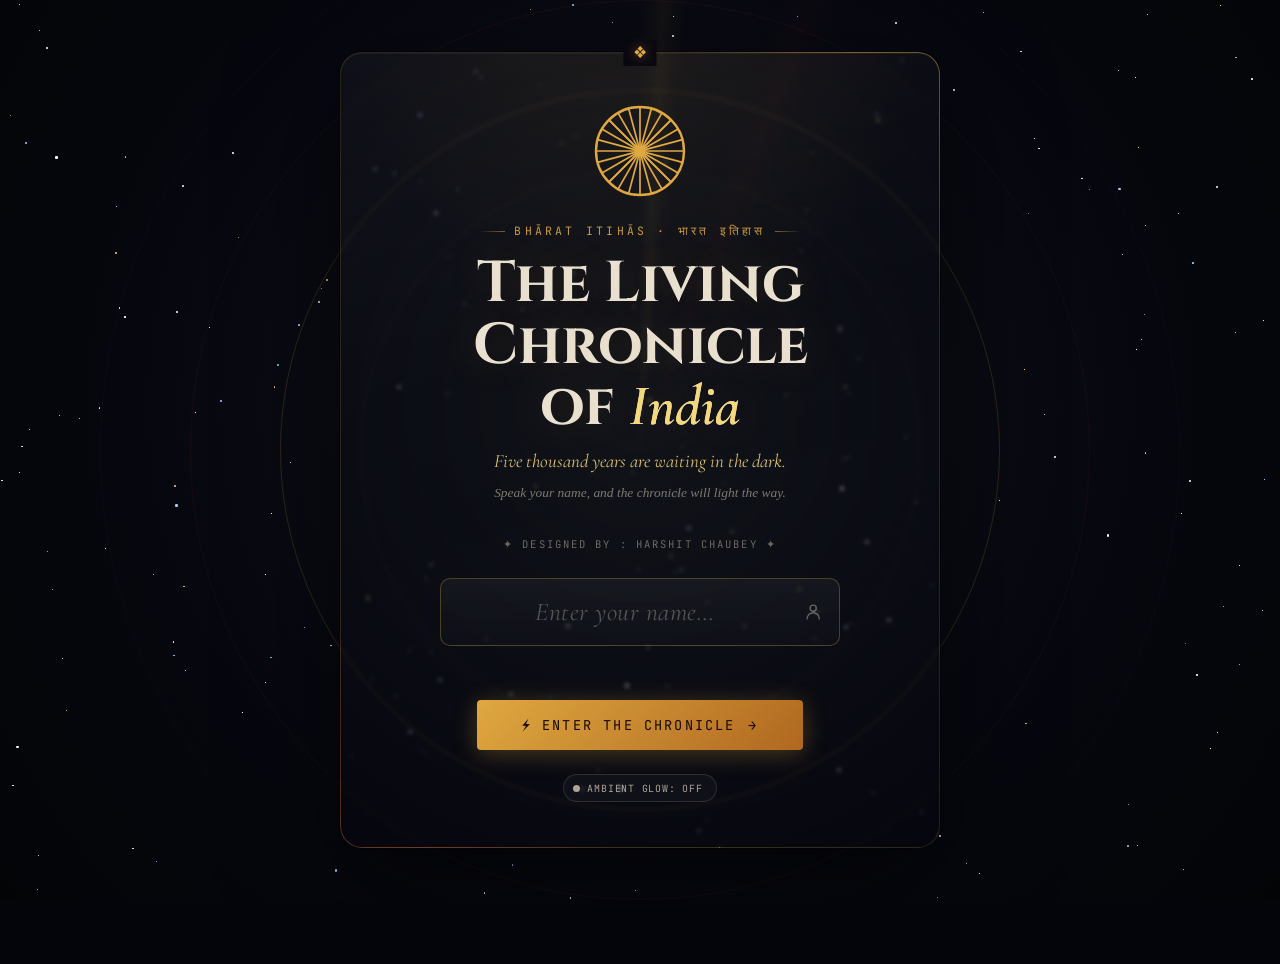
==== commit ea78a118: "Add independence timeline and revolutionary archive" ====
--- a/index.html
+++ b/index.html
@@ -201,6 +201,16 @@
     <div class="hero-scroll-cue" onclick="document.getElementById('gateway-sec').scrollIntoView({behavior:'smooth'})">
       <span>Begin Exploring</span>
       <svg viewBox="0 0 24 24" fill="none" stroke="currentColor" stroke-width="2" stroke-linecap="round"><path d="M12 5v14M5 12l7 7 7-7"/></svg>
+    </div>
+  </section>
+
+
+  <!-- Featured archives: dedicated, maintainable historical modules -->
+  <section class="archive-portals reveal" aria-label="Featured archives">
+    <div class="section-head"><div class="ey">✦ New research paths ✦</div><h2>Enter the Independence Archive</h2><p>Follow the Company's arrival, the wars and changing administrations, and the many people and movements that shaped independence.</p></div>
+    <div class="archive-portals-grid">
+      <a class="archive-portal" href="independence.html"><span class="ap-icon">⌛</span><span class="ap-title">1600–1947 · The Independence Timeline</span><span class="ap-copy">A draggable year dial, searchable events, war register and administrator directory.</span><span class="ap-link">Open the timeline →</span></a>
+      <a class="archive-portal" href="revolutionaries.html"><span class="ap-icon">✦</span><span class="ap-title">Revolutionaries & Resistance</span><span class="ap-copy">Profiles, organisations, regional networks and links to related events.</span><span class="ap-link">Explore the people →</span></a>
     </div>
   </section>
 
--- a/assets/css/chronicle.css
+++ b/assets/css/chronicle.css
@@ -2001,4 +2001,18 @@
 
 body{font-family:Georgia,serif;max-width:680px;margin:2rem auto;padding:0 1.5rem;color:#1a1a1a;line-height:1.6;}
     h1{font-size:1.8rem;margin-bottom:.2rem;}h4{margin-top:1.6rem;color:#5a3d8a;}
-    .src{margin-top:2rem;font-size:.85rem;color:#666;}+    .src{margin-top:2rem;font-size:.85rem;color:#666;}
+/* ── Independence archive portals ── */
+.archive-portals{position:relative;z-index:2;max-width:1180px;width:92%;margin:1rem auto 3.5rem;padding:1.7rem;border:1px solid rgba(223,168,64,.2);border-radius:18px;background:linear-gradient(135deg,rgba(223,168,64,.055),rgba(139,32,32,.045)),rgba(10,11,15,.7)}
+.archive-portals .section-head{margin-bottom:1rem}
+.archive-portals-grid{display:grid;grid-template-columns:repeat(2,minmax(0,1fr));gap:1rem}
+.archive-portal{display:flex;flex-direction:column;gap:.45rem;padding:1.1rem;border:1px solid rgba(223,168,64,.18);border-radius:13px;background:rgba(255,255,255,.025);color:var(--bone);transition:transform .22s,border-color .22s,background .22s}
+.archive-portal:hover{transform:translateY(-3px);border-color:rgba(223,168,64,.6);background:rgba(223,168,64,.06);text-decoration:none}
+.archive-portal .ap-icon{color:var(--gold-b);font-size:1.5rem}
+.archive-portal .ap-title{font-family:'Cinzel',serif;font-weight:700;font-size:.86rem;color:var(--gold-p)}
+.archive-portal .ap-copy{font-size:.82rem;line-height:1.55;color:var(--bone-d)}
+.archive-portal .ap-link{font-family:'JetBrains Mono',monospace;font-size:.62rem;color:var(--teal-b);margin-top:.25rem}
+nav.nav-links{gap:clamp(.35rem,.75vw,1rem)}
+nav.nav-links a{font-size:clamp(.52rem,.57vw,.67rem)}
+@media(max-width:980px){nav.nav-links a[href="independence.html"],nav.nav-links a[href="revolutionaries.html"]{display:none}}
+@media(max-width:640px){.archive-portals{padding:1rem}.archive-portals-grid{grid-template-columns:1fr}}
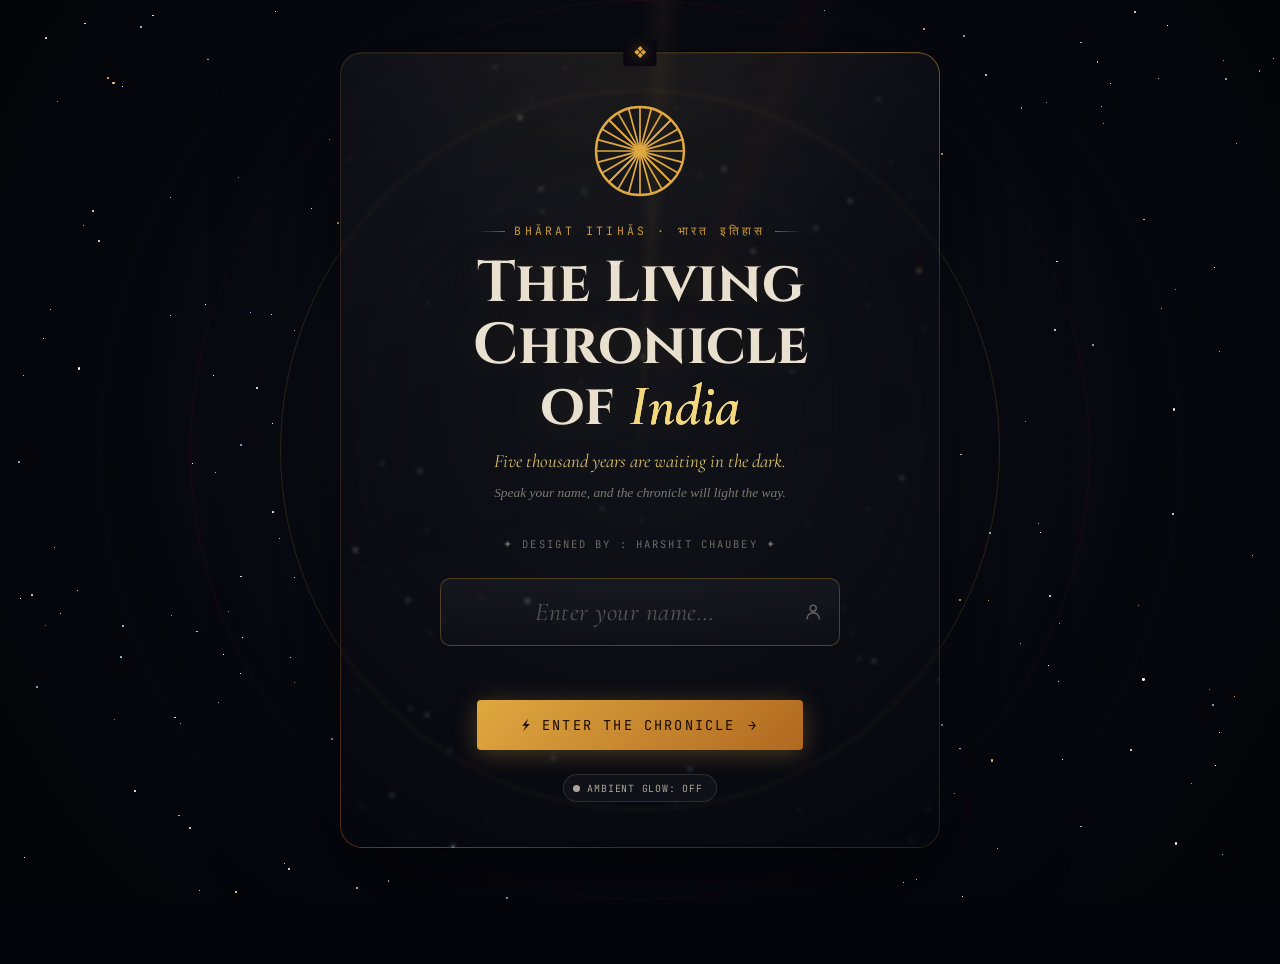
==== commit 4b2fca36: "Link the Records Room from the homepage" ====
--- a/index.html
+++ b/index.html
@@ -211,6 +211,7 @@
     <div class="archive-portals-grid">
       <a class="archive-portal" href="independence.html"><span class="ap-icon">⌛</span><span class="ap-title">1600–1947 · The Independence Timeline</span><span class="ap-copy">A draggable year dial, searchable events, war register and administrator directory.</span><span class="ap-link">Open the timeline →</span></a>
       <a class="archive-portal" href="revolutionaries.html"><span class="ap-icon">✦</span><span class="ap-title">Revolutionaries & Resistance</span><span class="ap-copy">Profiles, organisations, regional networks and links to related events.</span><span class="ap-link">Explore the people →</span></a>
+      <a class="archive-portal" href="records.html"><span class="ap-icon">▤</span><span class="ap-title">Official Records Room</span><span class="ap-copy">Search digitised archives, parliamentary debates and original historical documents.</span><span class="ap-link">Enter the records room →</span></a>
     </div>
   </section>
 
--- a/assets/css/chronicle.css
+++ b/assets/css/chronicle.css
@@ -2016,3 +2016,8 @@
 nav.nav-links a{font-size:clamp(.52rem,.57vw,.67rem)}
 @media(max-width:980px){nav.nav-links a[href="independence.html"],nav.nav-links a[href="revolutionaries.html"]{display:none}}
 @media(max-width:640px){.archive-portals{padding:1rem}.archive-portals-grid{grid-template-columns:1fr}}
+
+/* Three-card archive portal layout */
+.archive-portals-grid{grid-template-columns:repeat(3,minmax(0,1fr))!important}
+@media(max-width:880px){.archive-portals-grid{grid-template-columns:repeat(2,minmax(0,1fr))!important}}
+@media(max-width:640px){.archive-portals-grid{grid-template-columns:1fr!important}}
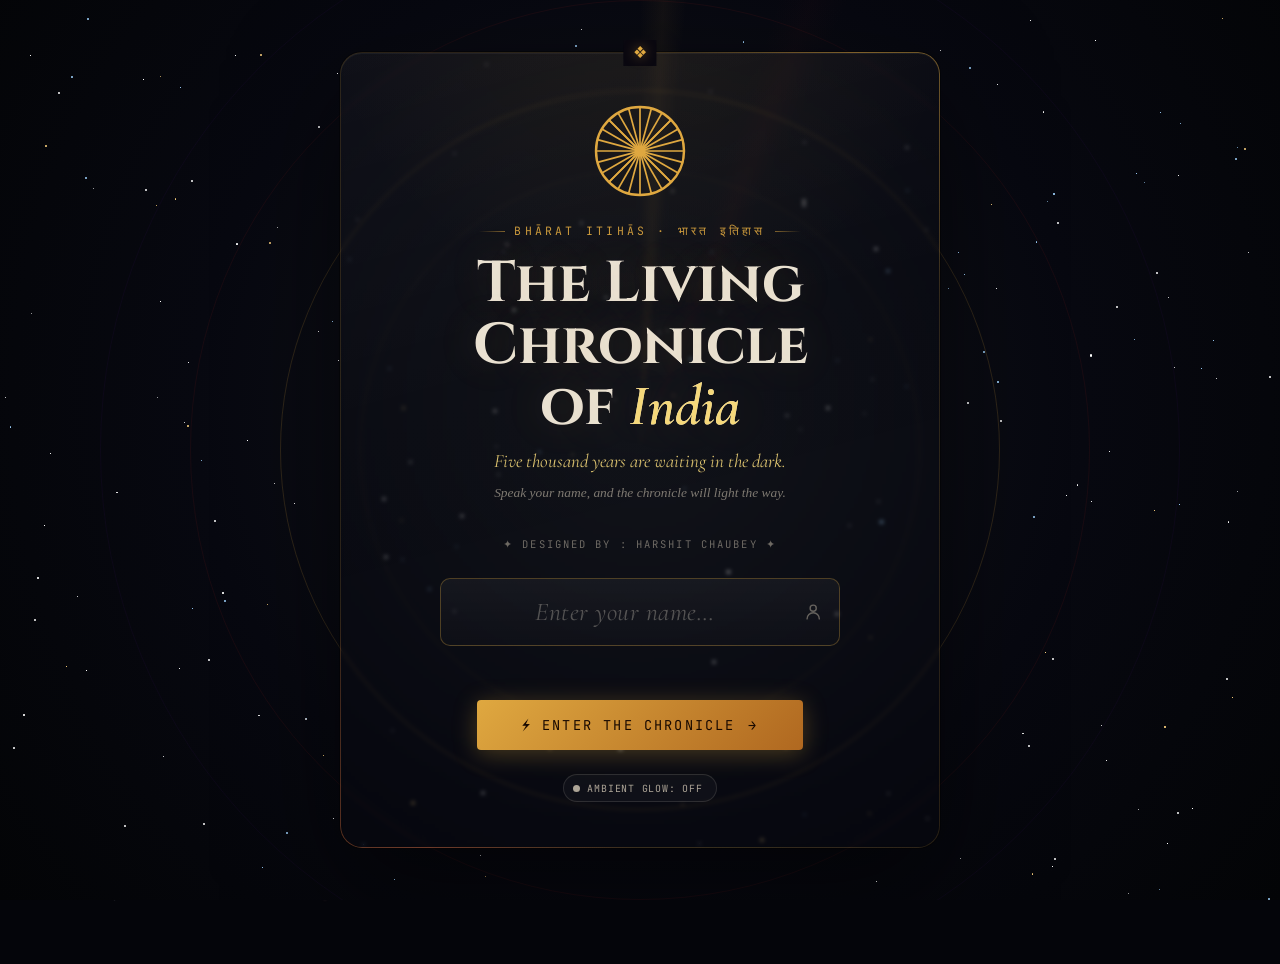
==== commit e19dda65: "Restore uncluttered homepage and add bottom timeline navigator" ====
--- a/index.html
+++ b/index.html
@@ -206,14 +206,7 @@
 
 
   <!-- Featured archives: dedicated, maintainable historical modules -->
-  <section class="archive-portals reveal" aria-label="Featured archives">
-    <div class="section-head"><div class="ey">✦ New research paths ✦</div><h2>Enter the Independence Archive</h2><p>Follow the Company's arrival, the wars and changing administrations, and the many people and movements that shaped independence.</p></div>
-    <div class="archive-portals-grid">
-      <a class="archive-portal" href="independence.html"><span class="ap-icon">⌛</span><span class="ap-title">1600–1947 · The Independence Timeline</span><span class="ap-copy">A draggable year dial, searchable events, war register and administrator directory.</span><span class="ap-link">Open the timeline →</span></a>
-      <a class="archive-portal" href="revolutionaries.html"><span class="ap-icon">✦</span><span class="ap-title">Revolutionaries & Resistance</span><span class="ap-copy">Profiles, organisations, regional networks and links to related events.</span><span class="ap-link">Explore the people →</span></a>
-      <a class="archive-portal" href="records.html"><span class="ap-icon">▤</span><span class="ap-title">Official Records Room</span><span class="ap-copy">Search digitised archives, parliamentary debates and original historical documents.</span><span class="ap-link">Enter the records room →</span></a>
-    </div>
-  </section>
+
 
   <!-- on this day -->
   <div id="onThisDayCard" class="otd-card" role="region" aria-label="On this day in history"></div>
@@ -709,10 +702,22 @@
       <a href="#timeline-sec">Timeline</a>
       <a href="#empire-chart-sec">Empires</a>
       <a href="#bottom-deco">Categories</a>
+      <a href="independence.html">Independence Archive</a>
+      <a href="revolutionaries.html">Revolutionaries</a>
+      <a href="records.html">Records Room</a>
     </div>
     <div class="footer-credit">✦ Crafted by Harshit Chaubey ✦</div>
     <div style="margin-top:.7rem;font-size:.62rem;opacity:.45;">Bhārat Itihās v3.0 — The Ocean of Knowledge · 200+ quotes · 40+ battles · 8 philosophers · Powered by Wikipedia Open API · No ads. No tracking.</div>
   </footer>
+
+  <div class="timeline-dock" id="timelineDock" role="group" aria-label="Timeline navigation">
+    <div class="timeline-dock-heading">
+      <span class="timeline-dock-kicker">SURF THROUGH TIME</span>
+      <strong class="timeline-dock-year" id="timelineDockYear">1948 CE</strong>
+    </div>
+    <input class="timeline-dock-range" id="timelineDockRange" type="range" min="-3000" max="2026" step="1" value="1948" aria-label="Choose a year" aria-valuetext="1948 CE">
+    <button class="timeline-dock-open" id="timelineDockOpen" type="button">Open timeline ↗</button>
+  </div>
 </div>
 
 <!-- ══ STORY MODE OVERLAY ══ -->
--- a/assets/css/chronicle.css
+++ b/assets/css/chronicle.css
@@ -375,8 +375,7 @@
 
 /* ── GATEWAY ── */
 .gateway{padding:0 5vw 4rem;max-width:1100px;margin:0 auto;}
-.gw-grid{display:grid;grid-template-columns:repeat(3,1fr);gap:1.2rem;}
-@media(max-width:900px){.gw-grid{grid-template-columns:repeat(2,1fr);}}
+.gw-grid{display:grid;grid-template-columns:repeat(auto-fit,minmax(min(100%,280px),1fr));gap:1.2rem;}
 @media(max-width:560px){.gw-grid{grid-template-columns:1fr;}}
 .gw-card{position:relative;text-align:left;padding:1.8rem 1.6rem 1.7rem;border-radius:10px;cursor:pointer;overflow:hidden;border:1px solid var(--line);background:linear-gradient(158deg,rgba(255,255,255,.038),rgba(255,255,255,.008));transition:transform .3s,border-color .3s,box-shadow .3s;}
 .gw-card::before{content:"";position:absolute;inset:0;opacity:0;transition:opacity .35s;}
@@ -2021,3 +2020,51 @@
 .archive-portals-grid{grid-template-columns:repeat(3,minmax(0,1fr))!important}
 @media(max-width:880px){.archive-portals-grid{grid-template-columns:repeat(2,minmax(0,1fr))!important}}
 @media(max-width:640px){.archive-portals-grid{grid-template-columns:1fr!important}}
+
+
+/* Recovery guard: structural sections must never disappear while scroll reveal initializes. */
+#site{width:100%;min-width:0;padding-bottom:5.2rem;}
+#site>.gateway,#site>.section,#site>.deep-sec,#site>.glossary-sec,#site>.pillars-sec{
+  box-sizing:border-box;width:min(1100px,calc(100% - 2rem));max-width:100%;
+  margin-left:auto;margin-right:auto;
+}
+section.reveal,section.reveal-left,section.reveal-right{opacity:1!important;transform:none!important;}
+
+/* Persistent year navigator — compact, keyboard accessible, and safe on narrow screens. */
+.timeline-dock{
+  position:fixed;left:50%;bottom:calc(.65rem + env(safe-area-inset-bottom,0px));
+  transform:translateX(-50%);z-index:44;
+  display:grid;grid-template-columns:minmax(125px,auto) minmax(180px,1fr) auto;
+  align-items:center;gap:.75rem;width:min(1000px,calc(100vw - 2rem));
+  padding:.55rem .85rem;border:1px solid var(--lineb);border-radius:12px;
+  background:rgba(5,7,12,.94);backdrop-filter:blur(12px);
+  box-shadow:0 8px 28px rgba(0,0,0,.46);
+}
+.timeline-dock-heading{display:flex;flex-direction:column;gap:.1rem;min-width:0;}
+.timeline-dock-kicker{font:600 .55rem 'JetBrains Mono',monospace;letter-spacing:.16em;text-transform:uppercase;color:var(--bone-d);}
+.timeline-dock-year{font:700 .83rem 'Cinzel',serif;color:var(--gold-b);white-space:nowrap;}
+.timeline-dock-range{width:100%;min-width:0;margin:0;accent-color:var(--gold-b);cursor:pointer;}
+.timeline-dock-open{
+  border:1px solid var(--lineb);border-radius:8px;padding:.42rem .7rem;
+  background:rgba(223,168,64,.08);color:var(--gold-p);
+  font:600 .6rem 'JetBrains Mono',monospace;letter-spacing:.06em;white-space:nowrap;
+}
+.timeline-dock-open:hover{border-color:var(--gold-b);background:rgba(223,168,64,.15);}
+.yt-snap-fallback{
+  display:flex;align-items:center;justify-content:space-between;gap:.8rem;flex-wrap:wrap;
+  padding:.65rem .85rem;margin-bottom:1rem;border:1px solid var(--lineb);
+  border-radius:8px;background:rgba(223,168,64,.055);color:var(--bone-d);
+  font:.72rem 'JetBrains Mono',monospace;line-height:1.5;
+}
+.yt-snap-fallback button{
+  border:1px solid var(--lineb);border-radius:7px;padding:.35rem .65rem;
+  color:var(--gold-p);background:transparent;font:inherit;cursor:pointer;
+}
+@media(max-width:640px){
+  #site{padding-bottom:5.8rem;}
+  #site>.gateway,#site>.section,#site>.deep-sec,#site>.glossary-sec,#site>.pillars-sec{width:calc(100% - 1rem);}
+  .gw-grid{grid-template-columns:repeat(auto-fit,minmax(min(100%,280px),1fr));}
+  .timeline-dock{grid-template-columns:minmax(0,1fr) auto;gap:.25rem .6rem;width:calc(100vw - 1rem);padding:.45rem .6rem;}
+  .timeline-dock-range{grid-column:1 / -1;grid-row:2;}
+  .timeline-dock-open{font-size:.55rem;padding:.35rem .5rem;}
+}
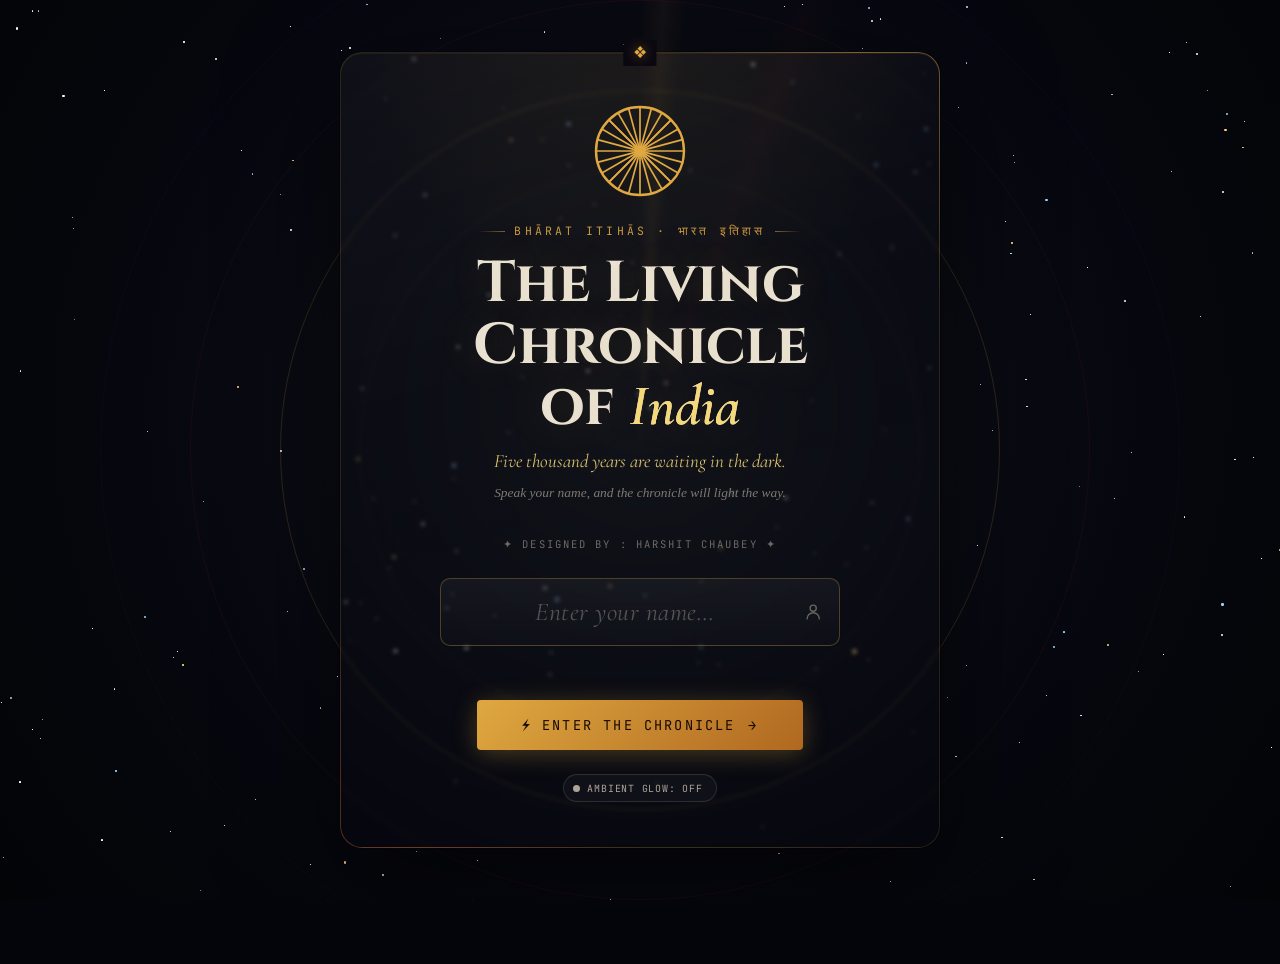
==== commit 12da722d: "Remove floating timeline dock from homepage" ====
--- a/index.html
+++ b/index.html
@@ -710,11 +710,6 @@
     <div style="margin-top:.7rem;font-size:.62rem;opacity:.45;">Bhārat Itihās v3.0 — The Ocean of Knowledge · 200+ quotes · 40+ battles · 8 philosophers · Powered by Wikipedia Open API · No ads. No tracking.</div>
   </footer>
 
-  <div class="timeline-dock" id="timelineDock" role="group" aria-label="Timeline navigation">
-    <div class="timeline-dock-heading">
-      <span class="timeline-dock-kicker">SURF THROUGH TIME</span>
-      <strong class="timeline-dock-year" id="timelineDockYear">1948 CE</strong>
-    </div>
     <input class="timeline-dock-range" id="timelineDockRange" type="range" min="-3000" max="2026" step="1" value="1948" aria-label="Choose a year" aria-valuetext="1948 CE">
     <button class="timeline-dock-open" id="timelineDockOpen" type="button">Open timeline ↗</button>
   </div>
--- a/assets/css/chronicle.css
+++ b/assets/css/chronicle.css
@@ -375,7 +375,7 @@
 
 /* ── GATEWAY ── */
 .gateway{padding:0 5vw 4rem;max-width:1100px;margin:0 auto;}
-.gw-grid{display:grid;grid-template-columns:repeat(auto-fit,minmax(min(100%,280px),1fr));gap:1.2rem;}
+.gw-grid{display:grid;grid-template-columns:repeat(3,minmax(0,1fr));gap:1.2rem;}
 @media(max-width:560px){.gw-grid{grid-template-columns:1fr;}}
 .gw-card{position:relative;text-align:left;padding:1.8rem 1.6rem 1.7rem;border-radius:10px;cursor:pointer;overflow:hidden;border:1px solid var(--line);background:linear-gradient(158deg,rgba(255,255,255,.038),rgba(255,255,255,.008));transition:transform .3s,border-color .3s,box-shadow .3s;}
 .gw-card::before{content:"";position:absolute;inset:0;opacity:0;transition:opacity .35s;}
@@ -794,7 +794,7 @@
 .section-head .ey{font-family:'JetBrains Mono',monospace;font-size:.72rem;letter-spacing:.24em;text-transform:uppercase;color:var(--ember-b);margin-bottom:.55rem;}
 .section-head h2{font-size:clamp(1.9rem,4vw,2.8rem);color:var(--bone);margin:0;}
 .section-head p{color:var(--bone-d);max-width:520px;margin:.65rem auto 0;font-size:.98rem;}
-.era-grid{display:grid;grid-template-columns:repeat(auto-fill,minmax(280px,1fr));gap:1.15rem;}
+.era-grid{display:grid;grid-template-columns:repeat(auto-fit,minmax(min(100%,280px),1fr));gap:1.15rem;}
 
 /* ══ WAVY TIMELINE ══ */
 .yt-wrap{
@@ -957,10 +957,8 @@
 .yt-sameyear-empty{font-size:.82rem;color:var(--bone-d);font-style:italic;}
 /* 3-col info grid: key points, dates, figures */
 .yt-snap-3col{
-  display:grid;grid-template-columns:repeat(3,1fr);gap:1rem;margin-bottom:1.2rem;
-}
-@media(max-width:900px){.yt-snap-3col{grid-template-columns:repeat(2,1fr);}}
-@media(max-width:560px){.yt-snap-3col{grid-template-columns:1fr;}}
+  display:grid;grid-template-columns:repeat(auto-fit,minmax(min(100%,260px),1fr));gap:1rem;margin-bottom:1.2rem;
+}
 
 .yt-sec-box{
   background:rgba(255,255,255,.024);border:1px solid var(--line);border-radius:12px;
@@ -1483,7 +1481,7 @@
 
 /* ── WISDOM PEOPLE SECTION (women of history) ── */
 .women-sec{padding:3.5rem 5vw 4.5rem;position:relative;z-index:10;}
-.women-grid{display:grid;grid-template-columns:repeat(auto-fill,minmax(260px,1fr));gap:1.2rem;margin-top:1.8rem;}
+.women-grid{display:grid;grid-template-columns:repeat(auto-fit,minmax(min(100%,260px),1fr));gap:1.2rem;margin-top:1.8rem;}
 .woman-card{
   background:rgba(255,255,255,.02);border:1px solid var(--line);border-radius:14px;
   padding:1.6rem 1.5rem;transition:border-color .2s,transform .2s;
@@ -1862,7 +1860,6 @@
 }
 @media(max-width:480px){
   .gw-grid{grid-template-columns:1fr;}
-  .yt-snap-3col{grid-template-columns:1fr;}
   .xp-banner{flex-wrap:wrap;gap:.5rem;}
 }
 
@@ -2022,49 +2019,3 @@
 @media(max-width:640px){.archive-portals-grid{grid-template-columns:1fr!important}}
 
 
-/* Recovery guard: structural sections must never disappear while scroll reveal initializes. */
-#site{width:100%;min-width:0;padding-bottom:5.2rem;}
-#site>.gateway,#site>.section,#site>.deep-sec,#site>.glossary-sec,#site>.pillars-sec{
-  box-sizing:border-box;width:min(1100px,calc(100% - 2rem));max-width:100%;
-  margin-left:auto;margin-right:auto;
-}
-section.reveal,section.reveal-left,section.reveal-right{opacity:1!important;transform:none!important;}
-
-/* Persistent year navigator — compact, keyboard accessible, and safe on narrow screens. */
-.timeline-dock{
-  position:fixed;left:50%;bottom:calc(.65rem + env(safe-area-inset-bottom,0px));
-  transform:translateX(-50%);z-index:44;
-  display:grid;grid-template-columns:minmax(125px,auto) minmax(180px,1fr) auto;
-  align-items:center;gap:.75rem;width:min(1000px,calc(100vw - 2rem));
-  padding:.55rem .85rem;border:1px solid var(--lineb);border-radius:12px;
-  background:rgba(5,7,12,.94);backdrop-filter:blur(12px);
-  box-shadow:0 8px 28px rgba(0,0,0,.46);
-}
-.timeline-dock-heading{display:flex;flex-direction:column;gap:.1rem;min-width:0;}
-.timeline-dock-kicker{font:600 .55rem 'JetBrains Mono',monospace;letter-spacing:.16em;text-transform:uppercase;color:var(--bone-d);}
-.timeline-dock-year{font:700 .83rem 'Cinzel',serif;color:var(--gold-b);white-space:nowrap;}
-.timeline-dock-range{width:100%;min-width:0;margin:0;accent-color:var(--gold-b);cursor:pointer;}
-.timeline-dock-open{
-  border:1px solid var(--lineb);border-radius:8px;padding:.42rem .7rem;
-  background:rgba(223,168,64,.08);color:var(--gold-p);
-  font:600 .6rem 'JetBrains Mono',monospace;letter-spacing:.06em;white-space:nowrap;
-}
-.timeline-dock-open:hover{border-color:var(--gold-b);background:rgba(223,168,64,.15);}
-.yt-snap-fallback{
-  display:flex;align-items:center;justify-content:space-between;gap:.8rem;flex-wrap:wrap;
-  padding:.65rem .85rem;margin-bottom:1rem;border:1px solid var(--lineb);
-  border-radius:8px;background:rgba(223,168,64,.055);color:var(--bone-d);
-  font:.72rem 'JetBrains Mono',monospace;line-height:1.5;
-}
-.yt-snap-fallback button{
-  border:1px solid var(--lineb);border-radius:7px;padding:.35rem .65rem;
-  color:var(--gold-p);background:transparent;font:inherit;cursor:pointer;
-}
-@media(max-width:640px){
-  #site{padding-bottom:5.8rem;}
-  #site>.gateway,#site>.section,#site>.deep-sec,#site>.glossary-sec,#site>.pillars-sec{width:calc(100% - 1rem);}
-  .gw-grid{grid-template-columns:repeat(auto-fit,minmax(min(100%,280px),1fr));}
-  .timeline-dock{grid-template-columns:minmax(0,1fr) auto;gap:.25rem .6rem;width:calc(100vw - 1rem);padding:.45rem .6rem;}
-  .timeline-dock-range{grid-column:1 / -1;grid-row:2;}
-  .timeline-dock-open{font-size:.55rem;padding:.35rem .5rem;}
-}
